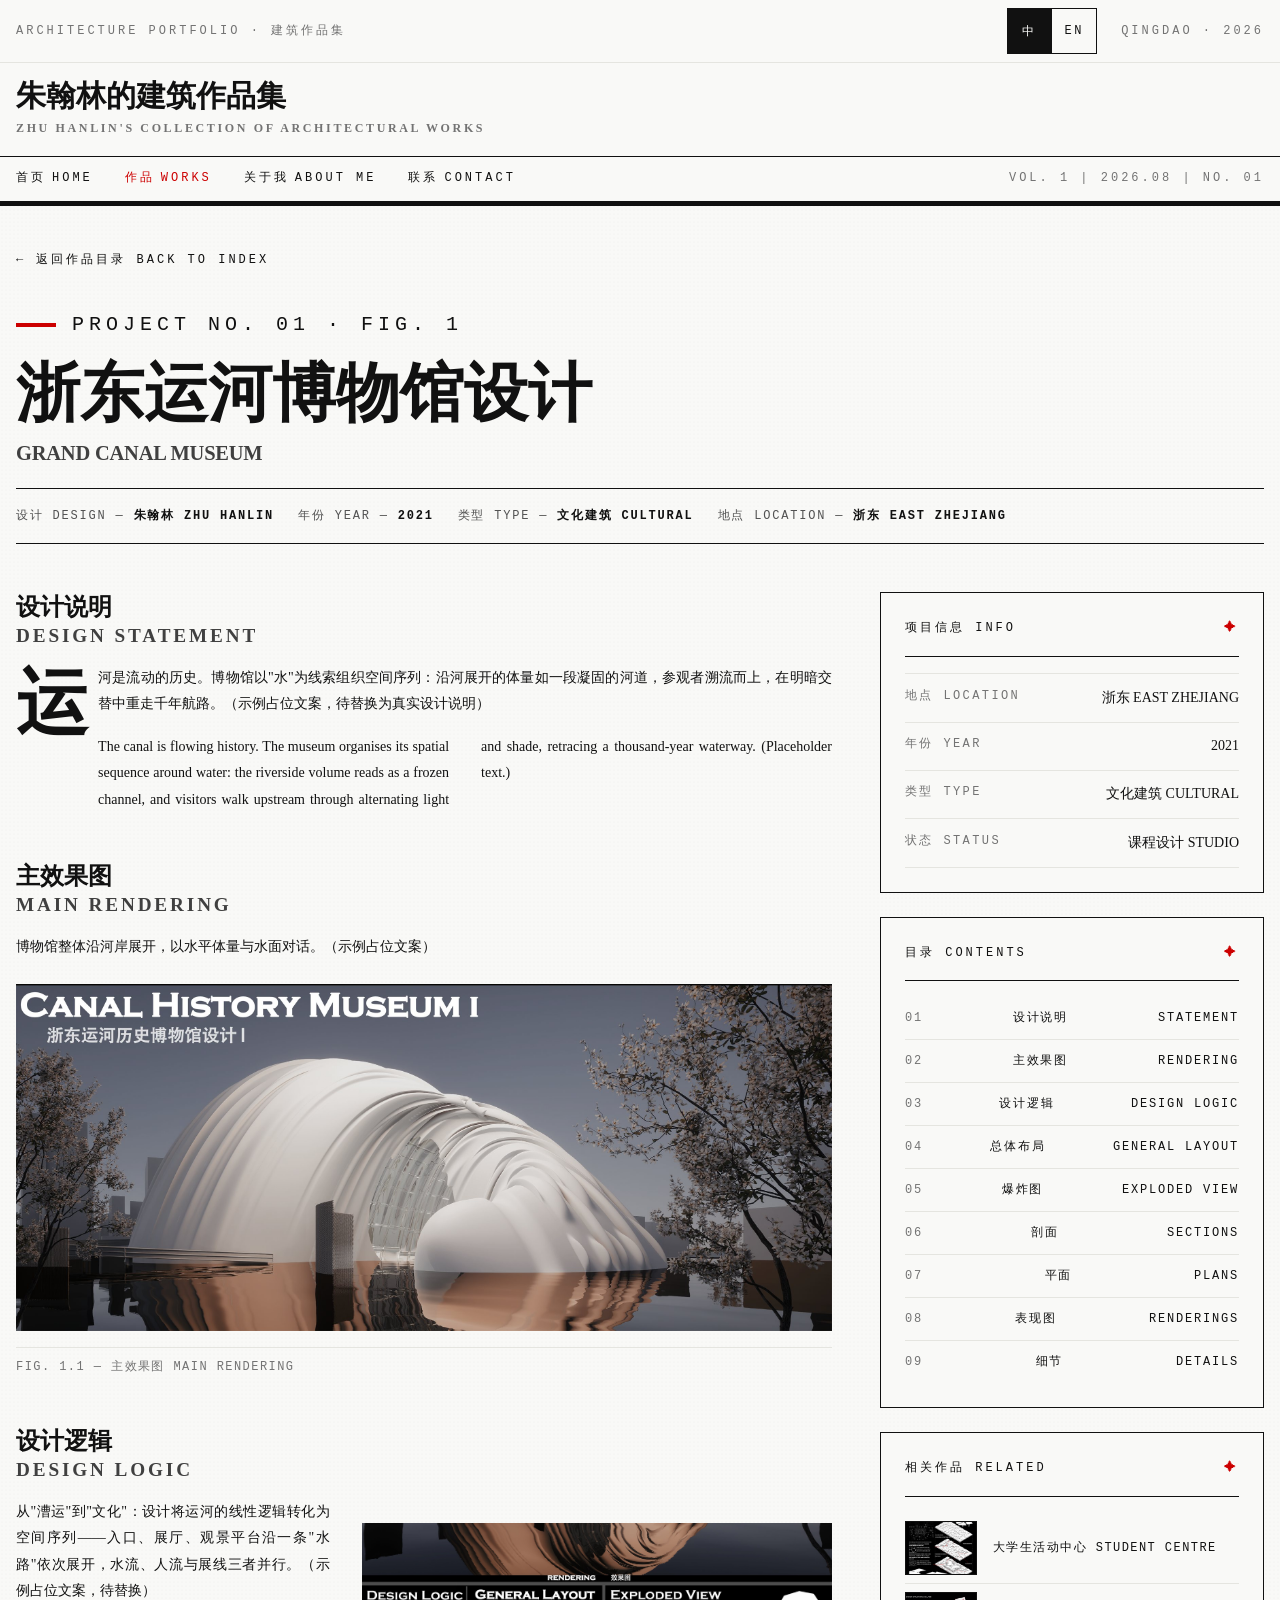
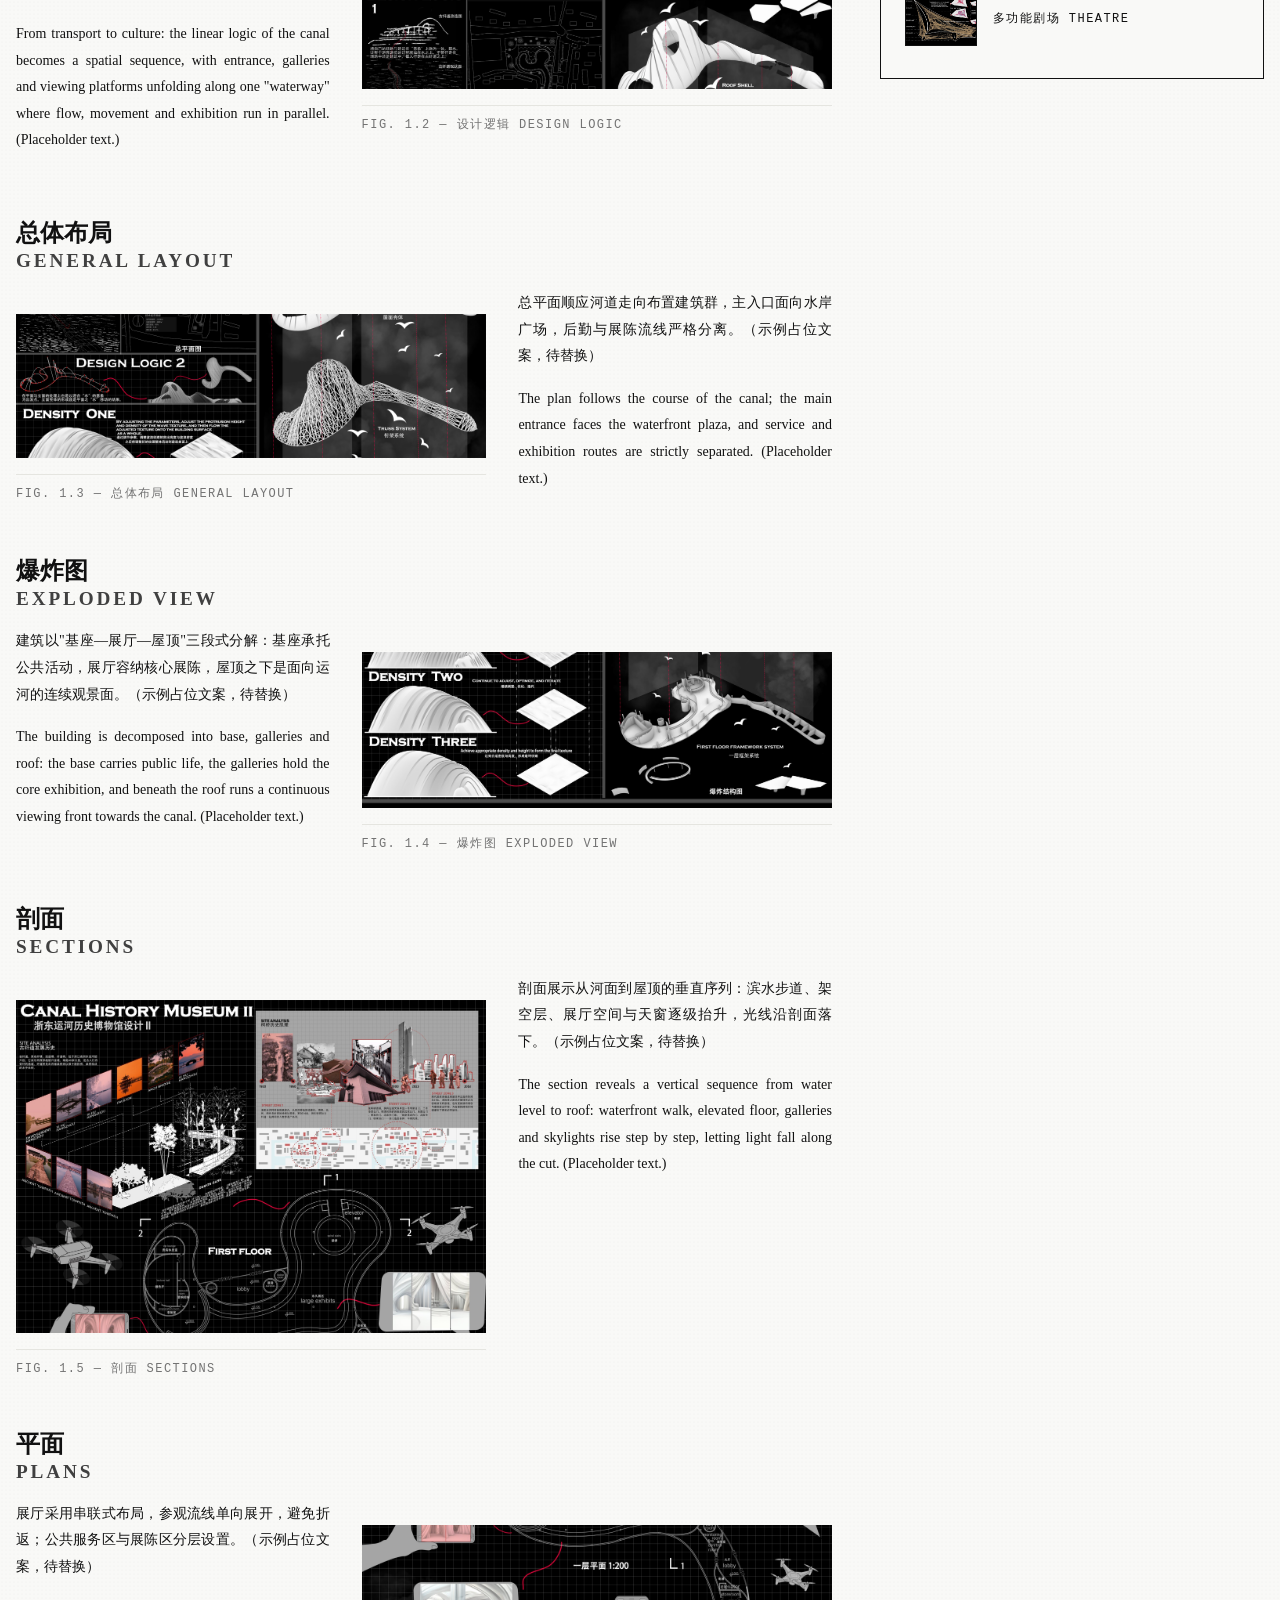
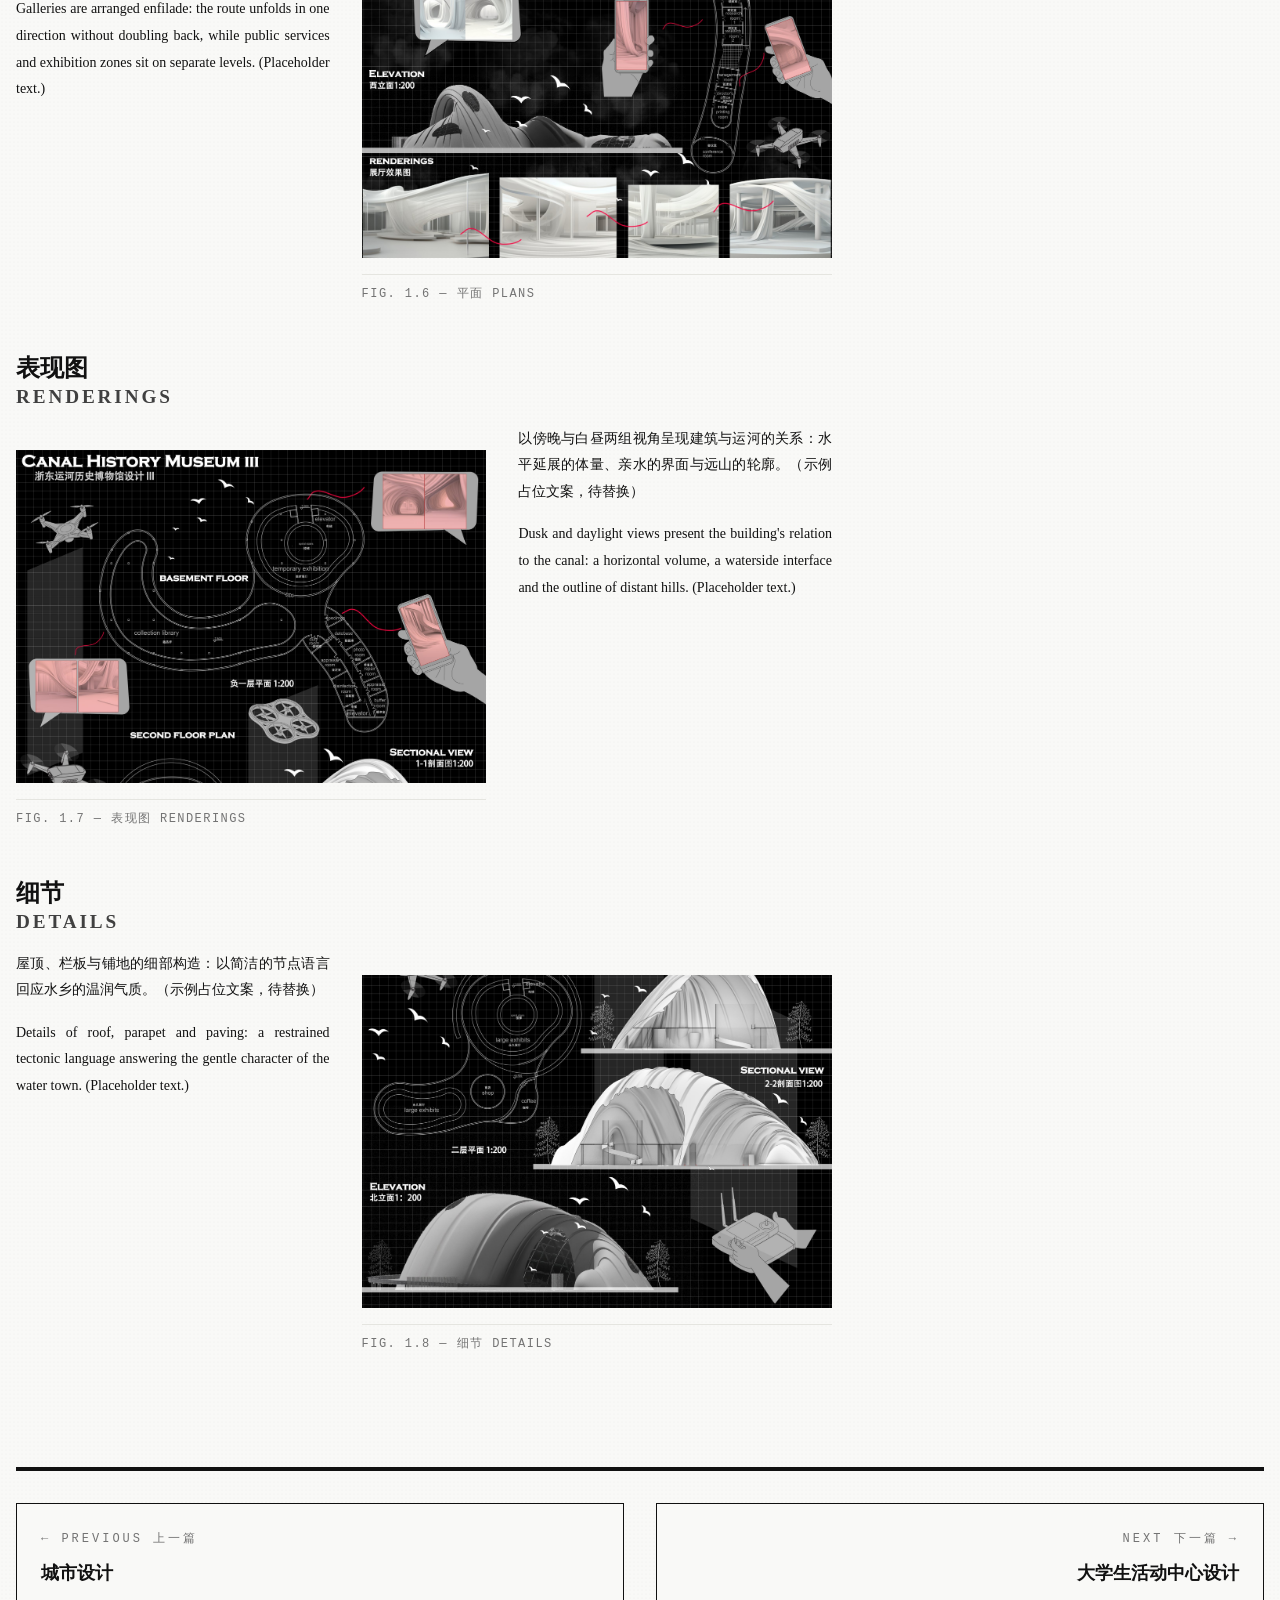
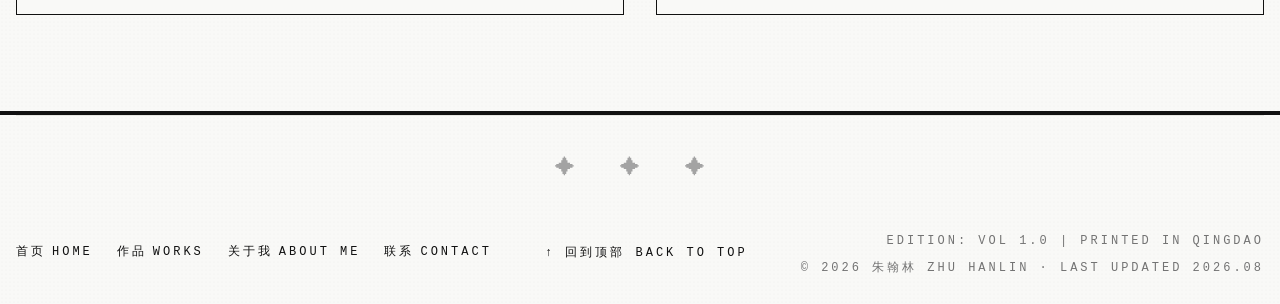
==== project-01.html @ 391e8c47 "阶段7：简历真实信息填首页（关于我/获奖/联系方式/下载简历/青岛）+ 导航中英间隙/眉题加粗放大/关于我排版打磨" ====
<!DOCTYPE html>
<html lang="zh-CN">
<head>
<meta charset="UTF-8">
<meta name="viewport" content="width=device-width, initial-scale=1.0">
<title>浙东运河博物馆设计 · 朱翰林建筑作品集 GRAND CANAL MUSEUM — ZHU HANLIN</title>
<meta name="description" content="浙东运河博物馆设计——朱翰林的建筑作品。">
<link rel="stylesheet" href="css/fonts.css">
<link rel="stylesheet" href="css/styles.css">
</head>
<body id="top">
<a class="skip-link" href="#main">跳到正文 SKIP TO CONTENT</a>

<header class="masthead">
  <div class="masthead__top">
    <div class="container masthead__top-row">
      <span class="label-mono">ARCHITECTURE PORTFOLIO · <span class="zh">建筑作品集</span></span>
      <div class="masthead__top-right">
        <button class="lang-switch" type="button" role="switch" aria-checked="false" aria-label="切换至英文 SWITCH TO ENGLISH">
          <span class="lang-switch__knob" aria-hidden="true"></span>
          <span class="lang-switch__opt" data-lang="zh" aria-hidden="true">中</span>
          <span class="lang-switch__opt" data-lang="en" aria-hidden="true">EN</span>
        </button>
        <span class="label-mono">QINGDAO · <span data-year>2026</span></span>
      </div>
    </div>
  </div>
  <div class="container masthead__brand">
    <p class="masthead__name"><span class="zh">朱翰林的建筑作品集</span></p>
    <p class="masthead__sub">ZHU HANLIN'S COLLECTION OF ARCHITECTURAL WORKS</p>
  </div>
  <nav class="masthead__nav-wrap" aria-label="主导航 MAIN NAVIGATION">
    <div class="container masthead__nav">
      <button class="nav-toggle" type="button" aria-expanded="false" aria-controls="site-nav" aria-label="打开菜单 OPEN MENU">
        <svg viewBox="0 0 24 24" fill="none" stroke="currentColor" stroke-linecap="square" aria-hidden="true"><line x1="3" y1="6" x2="21" y2="6"/><line x1="3" y1="12" x2="21" y2="12"/><line x1="3" y1="18" x2="21" y2="18"/></svg>
      </button>
      <ul class="nav-list" id="site-nav">
        <li><a href="index.html"><span class="zh">首页</span>HOME</a></li>
        <li><a href="index.html#works" aria-current="page"><span class="zh">作品</span>WORKS</a></li>
        <li><a href="index.html#about"><span class="zh">关于我</span>ABOUT ME</a></li>
        <li><a href="index.html#contact"><span class="zh">联系</span>CONTACT</a></li>
      </ul>
      <span class="label-mono edition-meta">VOL. 1 | <span data-year>2026</span>.08 | NO. 01</span>
    </div>
  </nav>
</header>

<main id="main">
  <div class="container article">
    <a class="btn-link article__back" href="index.html#works">← <span class="zh">返回作品目录</span> BACK TO INDEX</a>

    <header class="article__head">
      <p class="kicker">PROJECT NO. 01 · FIG. 1</p>
      <h1 class="article__title"><span class="zh">浙东运河博物馆设计</span><span class="en-title">GRAND CANAL MUSEUM</span></h1>
      <p class="byline">
        <span><span class="zh">设计</span> DESIGN — <b>朱翰林 ZHU HANLIN</b></span>
        <span><span class="zh">年份</span> YEAR — <b>2021</b></span>
        <span><span class="zh">类型</span> TYPE — <b><span class="zh">文化建筑</span> CULTURAL</b></span>
        <span><span class="zh">地点</span> LOCATION — <b><span class="zh">浙东</span> EAST ZHEJIANG</b></span>
      </p>
    </header>

    <div class="g12 article__grid">
      <div class="c8 article__main">

        <section id="abstract">
          <h3><span class="zh">设计说明</span> <span class="h3__en">DESIGN STATEMENT</span></h3>
          <p class="drop-cap zh">运河是流动的历史。博物馆以"水"为线索组织空间序列：沿河展开的体量如一段凝固的河道，参观者溯流而上，在明暗交替中重走千年航路。（示例占位文案，待替换为真实设计说明）</p>
          <p class="cols-2" lang="en">The canal is flowing history. The museum organises its spatial sequence around water: the riverside volume reads as a frozen channel, and visitors walk upstream through alternating light and shade, retracing a thousand-year waterway. (Placeholder text.)</p>
        </section>

        <section id="rendering">
          <h3><span class="zh">主效果图</span> <span class="h3__en">MAIN RENDERING</span></h3>
          <p class="zh">博物馆整体沿河岸展开，以水平体量与水面对话。（示例占位文案）</p>
          <figure class="fig">
            <a href="images/project-01/pan-01.jpg" data-lightbox="project-01" data-caption="FIG. 1.1 — 主效果图 MAIN RENDERING">
              <img src="images/project-01/pan-01.jpg" alt="浙东运河博物馆主效果图" loading="lazy" class="img-newsprint">
            </a>
            <figcaption class="fig-caption">FIG. 1.1 — <span class="zh">主效果图</span> MAIN RENDERING</figcaption>
          </figure>
        </section>

        <section id="design-logic">
          <h3><span class="zh">设计逻辑</span> <span class="h3__en">DESIGN LOGIC</span></h3>
          <div class="article__split">
            <div>
              <p class="zh">从"漕运"到"文化"：设计将运河的线性逻辑转化为空间序列——入口、展厅、观景平台沿一条"水路"依次展开，水流、人流与展线三者并行。（示例占位文案，待替换）</p>
              <p lang="en">From transport to culture: the linear logic of the canal becomes a spatial sequence, with entrance, galleries and viewing platforms unfolding along one "waterway" where flow, movement and exhibition run in parallel. (Placeholder text.)</p>
            </div>
            <figure class="fig">
              <a href="images/project-01/pan-02.jpg" data-lightbox="project-01" data-caption="FIG. 1.2 — 设计逻辑 DESIGN LOGIC">
                <img src="images/project-01/pan-02.jpg" alt="设计逻辑图" loading="lazy" class="img-newsprint">
              </a>
              <figcaption class="fig-caption">FIG. 1.2 — <span class="zh">设计逻辑</span> DESIGN LOGIC</figcaption>
            </figure>
          </div>
        </section>

        <section id="general-layout">
          <h3><span class="zh">总体布局</span> <span class="h3__en">GENERAL LAYOUT</span></h3>
          <div class="article__split article__split--rev">
            <figure class="fig">
              <a href="images/project-01/pan-03.jpg" data-lightbox="project-01" data-caption="FIG. 1.3 — 总体布局 GENERAL LAYOUT">
                <img src="images/project-01/pan-03.jpg" alt="总体布局图" loading="lazy" class="img-newsprint">
              </a>
              <figcaption class="fig-caption">FIG. 1.3 — <span class="zh">总体布局</span> GENERAL LAYOUT</figcaption>
            </figure>
            <div>
              <p class="zh">总平面顺应河道走向布置建筑群，主入口面向水岸广场，后勤与展陈流线严格分离。（示例占位文案，待替换）</p>
              <p lang="en">The plan follows the course of the canal; the main entrance faces the waterfront plaza, and service and exhibition routes are strictly separated. (Placeholder text.)</p>
            </div>
          </div>
        </section>

        <section id="exploded-view">
          <h3><span class="zh">爆炸图</span> <span class="h3__en">EXPLODED VIEW</span></h3>
          <div class="article__split">
            <div>
              <p class="zh">建筑以"基座—展厅—屋顶"三段式分解：基座承托公共活动，展厅容纳核心展陈，屋顶之下是面向运河的连续观景面。（示例占位文案，待替换）</p>
              <p lang="en">The building is decomposed into base, galleries and roof: the base carries public life, the galleries hold the core exhibition, and beneath the roof runs a continuous viewing front towards the canal. (Placeholder text.)</p>
            </div>
            <figure class="fig">
              <a href="images/project-01/pan-04.jpg" data-lightbox="project-01" data-caption="FIG. 1.4 — 爆炸图 EXPLODED VIEW">
                <img src="images/project-01/pan-04.jpg" alt="爆炸图" loading="lazy" class="img-newsprint">
              </a>
              <figcaption class="fig-caption">FIG. 1.4 — <span class="zh">爆炸图</span> EXPLODED VIEW</figcaption>
            </figure>
          </div>
        </section>

        <section id="sections">
          <h3><span class="zh">剖面</span> <span class="h3__en">SECTIONS</span></h3>
          <div class="article__split article__split--rev">
            <figure class="fig">
              <a href="images/project-01/pan-05.jpg" data-lightbox="project-01" data-caption="FIG. 1.5 — 剖面 SECTIONS">
                <img src="images/project-01/pan-05.jpg" alt="剖面图" loading="lazy" class="img-newsprint">
              </a>
              <figcaption class="fig-caption">FIG. 1.5 — <span class="zh">剖面</span> SECTIONS</figcaption>
            </figure>
            <div>
              <p class="zh">剖面展示从河面到屋顶的垂直序列：滨水步道、架空层、展厅空间与天窗逐级抬升，光线沿剖面落下。（示例占位文案，待替换）</p>
              <p lang="en">The section reveals a vertical sequence from water level to roof: waterfront walk, elevated floor, galleries and skylights rise step by step, letting light fall along the cut. (Placeholder text.)</p>
            </div>
          </div>
        </section>

        <section id="plans">
          <h3><span class="zh">平面</span> <span class="h3__en">PLANS</span></h3>
          <div class="article__split">
            <div>
              <p class="zh">展厅采用串联式布局，参观流线单向展开，避免折返；公共服务区与展陈区分层设置。（示例占位文案，待替换）</p>
              <p lang="en">Galleries are arranged enfilade: the route unfolds in one direction without doubling back, while public services and exhibition zones sit on separate levels. (Placeholder text.)</p>
            </div>
            <figure class="fig">
              <a href="images/project-01/pan-06.jpg" data-lightbox="project-01" data-caption="FIG. 1.6 — 平面 PLANS">
                <img src="images/project-01/pan-06.jpg" alt="平面图" loading="lazy" class="img-newsprint">
              </a>
              <figcaption class="fig-caption">FIG. 1.6 — <span class="zh">平面</span> PLANS</figcaption>
            </figure>
          </div>
        </section>

        <section id="renderings">
          <h3><span class="zh">表现图</span> <span class="h3__en">RENDERINGS</span></h3>
          <div class="article__split article__split--rev">
            <figure class="fig">
              <a href="images/project-01/pan-07.jpg" data-lightbox="project-01" data-caption="FIG. 1.7 — 表现图 RENDERINGS">
                <img src="images/project-01/pan-07.jpg" alt="表现图" loading="lazy" class="img-newsprint">
              </a>
              <figcaption class="fig-caption">FIG. 1.7 — <span class="zh">表现图</span> RENDERINGS</figcaption>
            </figure>
            <div>
              <p class="zh">以傍晚与白昼两组视角呈现建筑与运河的关系：水平延展的体量、亲水的界面与远山的轮廓。（示例占位文案，待替换）</p>
              <p lang="en">Dusk and daylight views present the building's relation to the canal: a horizontal volume, a waterside interface and the outline of distant hills. (Placeholder text.)</p>
            </div>
          </div>
        </section>

        <section id="details">
          <h3><span class="zh">细节</span> <span class="h3__en">DETAILS</span></h3>
          <div class="article__split">
            <div>
              <p class="zh">屋顶、栏板与铺地的细部构造：以简洁的节点语言回应水乡的温润气质。（示例占位文案，待替换）</p>
              <p lang="en">Details of roof, parapet and paving: a restrained tectonic language answering the gentle character of the water town. (Placeholder text.)</p>
            </div>
            <figure class="fig">
              <a href="images/project-01/pan-08.jpg" data-lightbox="project-01" data-caption="FIG. 1.8 — 细节 DETAILS">
                <img src="images/project-01/pan-08.jpg" alt="细节图" loading="lazy" class="img-newsprint">
              </a>
              <figcaption class="fig-caption">FIG. 1.8 — <span class="zh">细节</span> DETAILS</figcaption>
            </figure>
          </div>
        </section>

      </div>

      <aside class="c4 article__side">
        <div class="side-box">
          <p class="side-box__title">项目信息 INFO</p>
          <dl class="table-mono">
            <div><dt><span class="zh">地点</span> LOCATION</dt><dd><span class="zh">浙东</span> EAST ZHEJIANG</dd></div>
            <div><dt><span class="zh">年份</span> YEAR</dt><dd>2021</dd></div>
            <div><dt><span class="zh">类型</span> TYPE</dt><dd><span class="zh">文化建筑</span> CULTURAL</dd></div>
            <div><dt><span class="zh">状态</span> STATUS</dt><dd><span class="zh">课程设计</span> STUDIO</dd></div>
          </dl>
        </div>
        <div class="side-box">
          <p class="side-box__title">目录 CONTENTS</p>
          <ol class="toc">
            <li><a href="#abstract"><span class="toc__num">01</span> <span class="zh">设计说明</span> STATEMENT</a></li>
            <li><a href="#rendering"><span class="toc__num">02</span> <span class="zh">主效果图</span> RENDERING</a></li>
            <li><a href="#design-logic"><span class="toc__num">03</span> <span class="zh">设计逻辑</span> DESIGN LOGIC</a></li>
            <li><a href="#general-layout"><span class="toc__num">04</span> <span class="zh">总体布局</span> GENERAL LAYOUT</a></li>
            <li><a href="#exploded-view"><span class="toc__num">05</span> <span class="zh">爆炸图</span> EXPLODED VIEW</a></li>
            <li><a href="#sections"><span class="toc__num">06</span> <span class="zh">剖面</span> SECTIONS</a></li>
            <li><a href="#plans"><span class="toc__num">07</span> <span class="zh">平面</span> PLANS</a></li>
            <li><a href="#renderings"><span class="toc__num">08</span> <span class="zh">表现图</span> RENDERINGS</a></li>
            <li><a href="#details"><span class="toc__num">09</span> <span class="zh">细节</span> DETAILS</a></li>
          </ol>
        </div>
        <div class="side-box">
          <p class="side-box__title">相关作品 RELATED</p>
          <a class="mini-card" href="project-02.html">
            <img src="images/project-02/cover-01.jpg" alt="大学生活动中心设计封面" loading="lazy">
            <p><span class="zh">大学生活动中心</span> STUDENT CENTRE</p>
          </a>
          <a class="mini-card" href="project-04.html">
            <img src="images/project-04/cover-01.jpg" alt="多功能剧场设计封面" loading="lazy">
            <p><span class="zh">多功能剧场</span> THEATRE</p>
          </a>
        </div>
      </aside>
    </div>

    <nav class="g12 pager" aria-label="上下篇导航 PAGER">
      <a class="c6 pager__card hard-shadow-hover" href="project-06.html">
        <span class="pager__label">← PREVIOUS <span class="zh">上一篇</span></span>
        <span class="pager__title"><span class="zh">城市设计</span><span class="pager__title-en">URBAN DESIGN</span></span>
      </a>
      <a class="c6 pager__card pager__card--next hard-shadow-hover" href="project-02.html">
        <span class="pager__label">NEXT <span class="zh">下一篇</span> →</span>
        <span class="pager__title"><span class="zh">大学生活动中心设计</span><span class="pager__title-en">STUDENT CENTRE</span></span>
      </a>
    </nav>
  </div>
</main>

<footer class="site-footer">
  <div class="container">
    <div class="sep-stars" aria-hidden="true">✦ ✦ ✦</div>
    <div class="footer__grid">
      <nav class="footer__nav" aria-label="页脚导航 FOOTER NAVIGATION">
        <a href="index.html"><span class="zh">首页</span>HOME</a>
        <a href="index.html#works"><span class="zh">作品</span>WORKS</a>
        <a href="index.html#about"><span class="zh">关于我</span>ABOUT ME</a>
        <a href="index.html#contact"><span class="zh">联系</span>CONTACT</a>
      </nav>
      <a class="btn-link" href="#top">↑ <span class="zh">回到顶部</span> BACK TO TOP</a>
      <div class="footer__meta edition-meta">
        <p>EDITION: VOL 1.0 | PRINTED IN QINGDAO</p>
        <p>© <span data-year>2026</span> 朱翰林 ZHU HANLIN · LAST UPDATED 2026.08</p>
      </div>
    </div>
  </div>
</footer>

<script src="js/main.js"></script>
</body>
</html>
---- css/fonts.css ----
/* 自动生成：tools/fetch-fonts.mjs — 勿手改 */
/* latin */
@font-face { font-family: 'Inter';
  font-style: normal;
  font-weight: 400;
  font-display: swap;
  src: url("../fonts/inter-400-1.woff2") format('woff2');
  unicode-range: U+0000-00FF, U+0131, U+0152-0153, U+02BB-02BC, U+02C6, U+02DA, U+02DC, U+0304, U+0308, U+0329, U+2000-206F, U+20AC, U+2122, U+2191, U+2193, U+2212, U+2215, U+FEFF, U+FFFD; }
/* latin */
@font-face { font-family: 'Inter';
  font-style: normal;
  font-weight: 600;
  font-display: swap;
  src: url("../fonts/inter-600-1.woff2") format('woff2');
  unicode-range: U+0000-00FF, U+0131, U+0152-0153, U+02BB-02BC, U+02C6, U+02DA, U+02DC, U+0304, U+0308, U+0329, U+2000-206F, U+20AC, U+2122, U+2191, U+2193, U+2212, U+2215, U+FEFF, U+FFFD; }
/* latin */
@font-face { font-family: 'Inter';
  font-style: normal;
  font-weight: 700;
  font-display: swap;
  src: url("../fonts/inter-700-1.woff2") format('woff2');
  unicode-range: U+0000-00FF, U+0131, U+0152-0153, U+02BB-02BC, U+02C6, U+02DA, U+02DC, U+0304, U+0308, U+0329, U+2000-206F, U+20AC, U+2122, U+2191, U+2193, U+2212, U+2215, U+FEFF, U+FFFD; }
/* latin */
@font-face { font-family: 'JetBrains Mono';
  font-style: normal;
  font-weight: 400;
  font-display: swap;
  src: url("../fonts/jetbrains-mono-400-1.woff2") format('woff2');
  unicode-range: U+0000-00FF, U+0131, U+0152-0153, U+02BB-02BC, U+02C6, U+02DA, U+02DC, U+0304, U+0308, U+0329, U+2000-206F, U+20AC, U+2122, U+2191, U+2193, U+2212, U+2215, U+FEFF, U+FFFD; }
/* latin */
@font-face { font-family: 'JetBrains Mono';
  font-style: normal;
  font-weight: 700;
  font-display: swap;
  src: url("../fonts/jetbrains-mono-700-1.woff2") format('woff2');
  unicode-range: U+0000-00FF, U+0131, U+0152-0153, U+02BB-02BC, U+02C6, U+02DA, U+02DC, U+0304, U+0308, U+0329, U+2000-206F, U+20AC, U+2122, U+2191, U+2193, U+2212, U+2215, U+FEFF, U+FFFD; }
/* latin */
@font-face { font-family: 'Lora';
  font-style: italic;
  font-weight: 400;
  font-display: swap;
  src: url("../fonts/lora-400-italic-1.woff2") format('woff2');
  unicode-range: U+0000-00FF, U+0131, U+0152-0153, U+02BB-02BC, U+02C6, U+02DA, U+02DC, U+0304, U+0308, U+0329, U+2000-206F, U+20AC, U+2122, U+2191, U+2193, U+2212, U+2215, U+FEFF, U+FFFD; }
/* latin */
@font-face { font-family: 'Lora';
  font-style: normal;
  font-weight: 400;
  font-display: swap;
  src: url("../fonts/lora-400-1.woff2") format('woff2');
  unicode-range: U+0000-00FF, U+0131, U+0152-0153, U+02BB-02BC, U+02C6, U+02DA, U+02DC, U+0304, U+0308, U+0329, U+2000-206F, U+20AC, U+2122, U+2191, U+2193, U+2212, U+2215, U+FEFF, U+FFFD; }
/* latin */
@font-face { font-family: 'Lora';
  font-style: normal;
  font-weight: 700;
  font-display: swap;
  src: url("../fonts/lora-700-1.woff2") format('woff2');
  unicode-range: U+0000-00FF, U+0131, U+0152-0153, U+02BB-02BC, U+02C6, U+02DA, U+02DC, U+0304, U+0308, U+0329, U+2000-206F, U+20AC, U+2122, U+2191, U+2193, U+2212, U+2215, U+FEFF, U+FFFD; }
@font-face { font-family: 'Noto Serif SC';
  font-style: normal;
  font-weight: 400;
  font-display: swap;
  src: url("../fonts/noto-serif-sc-400-1.woff2") format('woff2');
  unicode-range: U+1f1e9-1f1f5, U+1f1f7-1f1ff, U+1f21a, U+1f232, U+1f234-1f237, U+1f250-1f251, U+1f300, U+1f302-1f308, U+1f30a-1f311, U+1f315, U+1f319-1f320, U+1f324, U+1f327, U+1f32a, U+1f32c-1f32d, U+1f330-1f357, U+1f359-1f37e; }
@font-face { font-family: 'Noto Serif SC';
  font-style: normal;
  font-weight: 400;
  font-display: swap;
  src: url("../fonts/noto-serif-sc-400-2.woff2") format('woff2');
  unicode-range: U+fee3, U+fef3, U+ff03-ff04, U+ff07, U+ff0a, U+ff17-ff19, U+ff1c-ff1d, U+ff20-ff3a, U+ff3c, U+ff3e-ff5b, U+ff5d, U+ff61-ff65, U+ff67-ff6a, U+ff6c, U+ff6f-ff78, U+ff7a-ff7d, U+ff80-ff84, U+ff86, U+ff89-ff8e, U+ff92, U+ff97-ff9b, U+ff9d-ff9f, U+ffe0-ffe4, U+ffe6, U+ffe9, U+ffeb, U+ffed, U+fffc, U+1f004, U+1f170-1f171, U+1f192-1f195, U+1f198-1f19a, U+1f1e6-1f1e8; }
@font-face { font-family: 'Noto Serif SC';
  font-style: normal;
  font-weight: 400;
  font-display: swap;
  src: url("../fonts/noto-serif-sc-400-3.woff2") format('woff2');
  unicode-range: U+f0a7, U+f0b2, U+f0b7, U+f0c9, U+f0d8, U+f0da, U+f0dc-f0dd, U+f0e0, U+f0e6, U+f0eb, U+f0fc, U+f101, U+f104-f105, U+f107, U+f10b, U+f11b, U+f14b, U+f18a, U+f193, U+f1d6-f1d7, U+f244, U+f27a, U+f296, U+f2ae, U+f471, U+f4b3, U+f610-f611, U+f880-f881, U+f8ec, U+f8f5, U+f8ff, U+f901, U+f90a, U+f92c-f92d, U+f934, U+f937, U+f941, U+f965, U+f967, U+f969, U+f96b, U+f96f, U+f974, U+f978-f979, U+f97e, U+f981, U+f98a, U+f98e, U+f997, U+f99c, U+f9b2, U+f9b5, U+f9ba, U+f9be, U+f9ca, U+f9d0-f9d1, U+f9dd, U+f9e0-f9e1, U+f9e4, U+f9f7, U+fa00-fa01, U+fa08, U+fa0a, U+fa11, U+fb01-fb02, U+fdfc, U+fe0e, U+fe30-fe31, U+fe33-fe44, U+fe49-fe52, U+fe54-fe57, U+fe59-fe66, U+fe68-fe6b, U+fe8e, U+fe92-fe93, U+feae, U+feb8, U+fecb-fecc, U+fee0; }
@font-face { font-family: 'Noto Serif SC';
  font-style: normal;
  font-weight: 400;
  font-display: swap;
  src: url("../fonts/noto-serif-sc-400-4.woff2") format('woff2');
  unicode-range: U+9f83, U+9f85-9f8d, U+9f90-9f91, U+9f94-9f96, U+9f98, U+9f9b-9f9c, U+9f9e, U+9fa0, U+9fa2, U+9ff0-9fff, U+a001, U+a007, U+a025, U+a046-a047, U+a057, U+a072, U+a078-a079, U+a083, U+a085, U+a100, U+a118, U+a132, U+a134, U+a1f4, U+a242, U+a4a6, U+a4aa, U+a4b0-a4b1, U+a4b3, U+a9c1-a9c2, U+ac00-ac01, U+ac04, U+ac08, U+ac10-ac11, U+ac13-ac16, U+ac19, U+ac1c-ac1d, U+ac24, U+ac70-ac71, U+ac74, U+ac77-ac78, U+ac80-ac81, U+ac83, U+ac8c, U+ac90, U+ac9f-aca0, U+aca8-aca9, U+acac, U+acb0, U+acbd, U+acc1, U+acc4, U+ace0-ace1, U+ace4, U+ace8, U+acf3, U+acf5, U+acfc-acfd, U+ad00, U+ad0c, U+ad11, U+ad1c, U+ad34, U+ad50, U+ad64, U+ad6c, U+ad70, U+ad74, U+ad7f, U+ad81, U+ad8c, U+adc0, U+adc8, U+addc, U+ade0, U+adf8-adf9, U+adfc, U+ae00, U+ae08-ae09, U+ae0b, U+ae30, U+ae34, U+ae38, U+ae40, U+ae4a, U+ae4c, U+ae54, U+ae68, U+aebc, U+aed8, U+af2c-af2d; }
@font-face { font-family: 'Noto Serif SC';
  font-style: normal;
  font-weight: 400;
  font-display: swap;
  src: url("../fonts/noto-serif-sc-400-5.woff2") format('woff2');
  unicode-range: U+9e30-9e33, U+9e35-9e3b, U+9e3e, U+9e40-9e44, U+9e46-9e4e, U+9e51, U+9e53, U+9e55-9e58, U+9e5a-9e5c, U+9e5e-9e63, U+9e66-9e6e, U+9e71, U+9e73, U+9e75, U+9e78-9e79, U+9e7c-9e7e, U+9e82, U+9e86-9e88, U+9e8b-9e8c, U+9e90-9e91, U+9e93, U+9e95, U+9e97, U+9e9d, U+9ea4-9ea5, U+9ea9-9eaa, U+9eb4-9eb5, U+9eb8-9eba, U+9ebc-9ebf, U+9ec3, U+9ec9, U+9ecd, U+9ed0, U+9ed2-9ed3, U+9ed5-9ed6, U+9ed9, U+9edc-9edd, U+9edf-9ee0, U+9ee2, U+9ee5, U+9ee7-9eea, U+9eef, U+9ef1, U+9ef3-9ef4, U+9ef6, U+9ef9, U+9efb-9efc, U+9efe, U+9f0b, U+9f0d, U+9f10, U+9f14, U+9f17, U+9f19, U+9f22, U+9f29, U+9f2c, U+9f2f, U+9f31, U+9f37, U+9f39, U+9f3d-9f3e, U+9f41, U+9f4a-9f4b, U+9f51-9f52, U+9f61-9f63, U+9f66-9f67, U+9f80-9f81; }
@font-face { font-family: 'Noto Serif SC';
  font-style: normal;
  font-weight: 400;
  font-display: swap;
  src: url("../fonts/noto-serif-sc-400-6.woff2") format('woff2');
  unicode-range: U+9c82-9c83, U+9c85-9c8c, U+9c8e-9c92, U+9c94-9c9b, U+9c9e-9ca3, U+9ca5-9ca7, U+9ca9, U+9cab, U+9cad-9cae, U+9cb1-9cb7, U+9cb9-9cbd, U+9cbf-9cc0, U+9cc3, U+9cc5-9cc7, U+9cc9-9cd1, U+9cd3-9cda, U+9cdc-9cdd, U+9cdf, U+9ce1-9ce3, U+9ce5, U+9ce9, U+9cee-9cef, U+9cf3-9cf4, U+9cf6, U+9cfc-9cfd, U+9d02, U+9d08-9d09, U+9d12, U+9d1b, U+9d1e, U+9d26, U+9d28, U+9d37, U+9d3b, U+9d3f, U+9d51, U+9d59, U+9d5c-9d5d, U+9d5f-9d61, U+9d6c, U+9d70, U+9d72, U+9d7a, U+9d7e, U+9d84, U+9d89, U+9d8f, U+9d92, U+9daf, U+9db4, U+9db8, U+9dbc, U+9dc4, U+9dc7, U+9dc9, U+9dd7, U+9ddf, U+9df2, U+9df9-9dfa, U+9e0a, U+9e11, U+9e1a, U+9e1e, U+9e20, U+9e22, U+9e28-9e2c, U+9e2e-9e2f; }
@font-face { font-family: 'Noto Serif SC';
  font-style: normal;
  font-weight: 400;
  font-display: swap;
  src: url("../fonts/noto-serif-sc-400-7.woff2") format('woff2');
  unicode-range: U+9a80, U+9a83, U+9a85, U+9a88-9a8a, U+9a8d-9a8e, U+9a90, U+9a92-9a93, U+9a95-9a96, U+9a98-9a99, U+9a9b-9aa2, U+9aa5, U+9aa7, U+9aaf-9ab1, U+9ab5-9ab6, U+9ab9-9aba, U+9ac0-9ac4, U+9ac8, U+9acb-9acc, U+9ace-9acf, U+9ad1-9ad2, U+9ad9, U+9adf, U+9ae1, U+9ae3, U+9aea-9aeb, U+9aed-9aef, U+9af4, U+9af9, U+9afb, U+9b03-9b04, U+9b06, U+9b08, U+9b0d, U+9b0f-9b10, U+9b13, U+9b18, U+9b1a, U+9b1f, U+9b22-9b23, U+9b25, U+9b27-9b28, U+9b2a, U+9b2f, U+9b31-9b32, U+9b3b, U+9b43, U+9b46-9b49, U+9b4d-9b4e, U+9b51, U+9b56, U+9b58, U+9b5a, U+9b5c, U+9b5f, U+9b61-9b62, U+9b6f, U+9b77, U+9b80, U+9b88, U+9b8b, U+9b8e, U+9b91, U+9b9f-9ba0, U+9ba8, U+9baa-9bab, U+9bad-9bae, U+9bb0-9bb1, U+9bb8, U+9bc9-9bca, U+9bd3, U+9bd6, U+9bdb, U+9be8, U+9bf0-9bf1, U+9c02, U+9c10, U+9c15, U+9c24, U+9c2d, U+9c32, U+9c39, U+9c3b, U+9c40, U+9c47-9c49, U+9c53, U+9c57, U+9c64, U+9c72, U+9c77-9c78, U+9c7b, U+9c7f-9c80; }
@font-face { font-family: 'Noto Serif SC';
  font-style: normal;
  font-weight: 400;
  font-display: swap;
  src: url("../fonts/noto-serif-sc-400-8.woff2") format('woff2');
  unicode-range: U+98dd, U+98e1-98e2, U+98e7-98ea, U+98ec, U+98ee-98ef, U+98f2, U+98f4, U+98fc-98fe, U+9903, U+9905, U+9908, U+990a, U+990c-990d, U+9913-9914, U+9918, U+991a-991b, U+991e, U+9921, U+9928, U+992c, U+992e, U+9935, U+9938-9939, U+993d-993e, U+9945, U+994b-994c, U+9951-9952, U+9954-9955, U+9957, U+995e, U+9963, U+9966-9969, U+996b-996c, U+996f, U+9974-9975, U+9977-9979, U+997d-997e, U+9980-9981, U+9983-9984, U+9987, U+998a-998b, U+998d-9991, U+9993-9995, U+9997-9998, U+99a5, U+99ab, U+99ad-99ae, U+99b1, U+99b3-99b4, U+99bc, U+99bf, U+99c1, U+99c3-99c6, U+99cc, U+99d0, U+99d2, U+99d5, U+99db, U+99dd, U+99e1, U+99ed, U+99f1, U+99ff, U+9a01, U+9a03-9a04, U+9a0e-9a0f, U+9a11-9a13, U+9a19, U+9a1b, U+9a28, U+9a2b, U+9a30, U+9a32, U+9a37, U+9a40, U+9a45, U+9a4a, U+9a4d-9a4e, U+9a52, U+9a55, U+9a57, U+9a5a-9a5b, U+9a5f, U+9a62, U+9a65, U+9a69, U+9a6b, U+9a6e, U+9a75, U+9a77-9a7a, U+9a7d; }
@font-face { font-family: 'Noto Serif SC';
  font-style: normal;
  font-weight: 400;
  font-display: swap;
  src: url("../fonts/noto-serif-sc-400-9.woff2") format('woff2');
  unicode-range: U+975b-975c, U+9763, U+9765-9766, U+976c-976d, U+9773, U+9776, U+977a, U+977c, U+9784-9785, U+978e-978f, U+9791-9792, U+9794-9795, U+9798, U+979a, U+979e, U+97a3, U+97a5-97a6, U+97a8, U+97ab-97ac, U+97ae-97af, U+97b2, U+97b4, U+97c6, U+97cb-97cc, U+97d3, U+97d8, U+97dc, U+97e1, U+97ea-97eb, U+97ee, U+97fb, U+97fe-97ff, U+9801-9803, U+9805-9806, U+9808, U+980c, U+9810-9814, U+9817-9818, U+981e, U+9820-9821, U+9824, U+9828, U+982b-982d, U+9830, U+9834, U+9838-9839, U+983c, U+9846, U+984d-984f, U+9851-9852, U+9854-9855, U+9857-9858, U+985a-985b, U+9862-9863, U+9865, U+9867, U+986b, U+986f-9871, U+9877-9878, U+987c, U+9880, U+9883, U+9885, U+9889, U+988b-988f, U+9893-9895, U+9899-989b, U+989e-989f, U+98a1-98a2, U+98a5-98a7, U+98a9, U+98af, U+98b1, U+98b6, U+98ba, U+98be, U+98c3-98c4, U+98c6-98c8, U+98cf-98d6, U+98da-98db; }
@font-face { font-family: 'Noto Serif SC';
  font-style: normal;
  font-weight: 400;
  font-display: swap;
  src: url("../fonts/noto-serif-sc-400-10.woff2") format('woff2');
  unicode-range: U+95c4-95ca, U+95cc-95cd, U+95d4-95d6, U+95d8, U+95e1-95e2, U+95e9, U+95f0-95f1, U+95f3, U+95f6, U+95fc, U+95fe-95ff, U+9602-9604, U+9606-960d, U+960f, U+9611-9613, U+9615-9617, U+9619-961b, U+961d, U+9621, U+9628, U+962f, U+963c-963e, U+9641-9642, U+9649, U+9654, U+965b-965f, U+9661, U+9663, U+9665, U+9667-9668, U+966c, U+9670, U+9672-9674, U+9678, U+967a, U+967d, U+9682, U+9685, U+9688, U+968a, U+968d-968e, U+9695, U+9697-9698, U+969e, U+96a0, U+96a3-96a4, U+96a8, U+96aa, U+96b0-96b1, U+96b3-96b4, U+96b7-96b9, U+96bb-96bd, U+96c9, U+96cb, U+96ce, U+96d1-96d2, U+96d6, U+96d9, U+96db-96dc, U+96de, U+96e0, U+96e3, U+96e9, U+96eb, U+96f0-96f2, U+96f9, U+96ff, U+9701-9702, U+9705, U+9708, U+970a, U+970e-970f, U+9711, U+9719, U+9727, U+972a, U+972d, U+9730, U+973d, U+9742, U+9744, U+9748-9749, U+9750-9751, U+975a; }
@font-face { font-family: 'Noto Serif SC';
  font-style: normal;
  font-weight: 400;
  font-display: swap;
  src: url("../fonts/noto-serif-sc-400-11.woff2") format('woff2');
  unicode-range: U+94f5, U+94f7, U+94f9, U+94fb-94fd, U+94ff, U+9503-9504, U+9506-9507, U+9509-950a, U+950d-950f, U+9511-9518, U+951a-9520, U+9522, U+9528-952d, U+9530-953a, U+953c-953f, U+9543-9546, U+9548-9550, U+9552-9555, U+9557-955b, U+955d-9568, U+956a-956d, U+9570-9574, U+9583, U+9586, U+9589, U+958e-958f, U+9591-9592, U+9594, U+9598-9599, U+959e-95a0, U+95a2-95a6, U+95a8-95b2, U+95b4, U+95b8-95c3; }
@font-face { font-family: 'Noto Serif SC';
  font-style: normal;
  font-weight: 400;
  font-display: swap;
  src: url("../fonts/noto-serif-sc-400-12.woff2") format('woff2');
  unicode-range: U+941c-942b, U+942d-942e, U+9432-9433, U+9435, U+9438, U+943a, U+943e, U+9444, U+944a, U+9451-9452, U+945a, U+9462-9463, U+9465, U+9470-9487, U+948a-9492, U+9494-9498, U+949a, U+949c-949d, U+94a1, U+94a3-94a4, U+94a8, U+94aa-94ad, U+94af, U+94b2, U+94b4-94ba, U+94bc-94c0, U+94c4, U+94c6-94db, U+94de-94ec, U+94ee-94f1, U+94f3; }
@font-face { font-family: 'Noto Serif SC';
  font-style: normal;
  font-weight: 400;
  font-display: swap;
  src: url("../fonts/noto-serif-sc-400-13.woff2") format('woff2');
  unicode-range: U+92ec-92ed, U+92f0, U+92f3, U+92f8, U+92fc, U+9304, U+9306, U+9310, U+9312, U+9315, U+9318, U+931a, U+931e, U+9320-9322, U+9324, U+9326-9329, U+932b-932c, U+932f, U+9331-9332, U+9335-9336, U+933e, U+9340-9341, U+934a-9360, U+9362-9363, U+9365-936b, U+936e, U+9375, U+937e, U+9382, U+938a, U+938c, U+938f, U+9393-9394, U+9396-9397, U+939a, U+93a2, U+93a7, U+93ac-93cd, U+93d0-93d1, U+93d6-93d8, U+93de-93df, U+93e1-93e2, U+93e4, U+93f8, U+93fb, U+93fd, U+940e-941a; }
@font-face { font-family: 'Noto Serif SC';
  font-style: normal;
  font-weight: 400;
  font-display: swap;
  src: url("../fonts/noto-serif-sc-400-14.woff2") format('woff2');
  unicode-range: U+9163-9164, U+9169, U+9170, U+9172, U+9174, U+9179-917a, U+917d-917e, U+9182-9183, U+9185, U+918c-918d, U+9190-9191, U+919a, U+919c, U+91a1-91a4, U+91a8, U+91aa-91af, U+91b4-91b5, U+91b8, U+91ba, U+91be, U+91c0-91c1, U+91c6, U+91c8, U+91cb, U+91d0, U+91d2, U+91d7-91d8, U+91dd, U+91e3, U+91e6-91e7, U+91ed, U+91f0, U+91f5, U+91f9, U+9200, U+9205, U+9207-920a, U+920d-920e, U+9210, U+9214-9215, U+921c, U+921e, U+9221, U+9223-9227, U+9229-922a, U+922d, U+9234-9235, U+9237, U+9239-923a, U+923c-9240, U+9244-9246, U+9249, U+924e-924f, U+9251, U+9253, U+9257, U+925b, U+925e, U+9262, U+9264-9266, U+9268, U+926c, U+926f, U+9271, U+927b, U+927e, U+9280, U+9283, U+9285-928a, U+928e, U+9291, U+9293, U+9296, U+9298, U+929c-929d, U+92a8, U+92ab-92ae, U+92b3, U+92b6-92b7, U+92b9, U+92c1, U+92c5-92c6, U+92c8, U+92cc, U+92d0, U+92d2, U+92e4, U+92ea; }
@font-face { font-family: 'Noto Serif SC';
  font-style: normal;
  font-weight: 400;
  font-display: swap;
  src: url("../fonts/noto-serif-sc-400-15.woff2") format('woff2');
  unicode-range: U+9004, U+900b, U+9011, U+9015-9016, U+901e, U+9021, U+9026, U+902d, U+902f, U+9031, U+9035-9036, U+9039-903a, U+9041, U+9044-9046, U+904a, U+904f-9052, U+9054-9055, U+9058-9059, U+905b-905e, U+9060-9062, U+9068-9069, U+906f, U+9072, U+9074, U+9076-907a, U+907c-907d, U+9081, U+9083, U+9085, U+9087-908b, U+908f, U+9095, U+9097, U+9099-909b, U+909d, U+90a0-90a1, U+90a8-90a9, U+90ac, U+90b0, U+90b2-90b4, U+90b6, U+90b8, U+90ba, U+90bd-90be, U+90c3-90c5, U+90c7-90c8, U+90cf-90d0, U+90d3, U+90d5, U+90d7, U+90da-90dc, U+90de, U+90e2, U+90e4, U+90e6-90e7, U+90ea-90eb, U+90ef, U+90f4-90f5, U+90f7, U+90fe-9100, U+9104, U+9109, U+910c, U+9112, U+9114-9115, U+9118, U+911c, U+911e, U+9120, U+9122-9123, U+9127, U+912d, U+912f-9132, U+9139-913a, U+9143, U+9146, U+9149-914a, U+914c, U+914e-9150, U+9154, U+9157, U+915a, U+915d-915e, U+9161-9162; }
@font-face { font-family: 'Noto Serif SC';
  font-style: normal;
  font-weight: 400;
  font-display: swap;
  src: url("../fonts/noto-serif-sc-400-16.woff2") format('woff2');
  unicode-range: U+8e41-8e42, U+8e47, U+8e49-8e4b, U+8e50-8e53, U+8e59-8e5a, U+8e5f-8e60, U+8e64, U+8e69, U+8e6c, U+8e70, U+8e74, U+8e76, U+8e7a-8e7c, U+8e7f, U+8e84-8e85, U+8e87, U+8e89, U+8e8b, U+8e8d, U+8e8f-8e90, U+8e94, U+8e99, U+8e9c, U+8e9e, U+8eaa, U+8eac, U+8eb0, U+8eb6, U+8ec0, U+8ec6, U+8eca-8ece, U+8ed2, U+8eda, U+8edf, U+8ee2, U+8eeb, U+8ef8, U+8efb-8efe, U+8f03, U+8f09, U+8f0b, U+8f12-8f15, U+8f1b, U+8f1d, U+8f1f, U+8f29-8f2a, U+8f2f, U+8f36, U+8f38, U+8f3b, U+8f3e-8f3f, U+8f44-8f45, U+8f49, U+8f4d-8f4e, U+8f5f, U+8f6b, U+8f6d, U+8f71-8f73, U+8f75-8f76, U+8f78-8f7a, U+8f7c, U+8f7e, U+8f81-8f82, U+8f84, U+8f87, U+8f8a-8f8b, U+8f8d-8f8f, U+8f94-8f95, U+8f97-8f9a, U+8fa6, U+8fad-8faf, U+8fb2, U+8fb5-8fb7, U+8fba-8fbc, U+8fbf, U+8fc2, U+8fcb, U+8fcd, U+8fd3, U+8fd5, U+8fd7, U+8fda, U+8fe2-8fe5, U+8fe8-8fe9, U+8fee, U+8ff3-8ff4, U+8ff8, U+8ffa; }
@font-face { font-family: 'Noto Serif SC';
  font-style: normal;
  font-weight: 400;
  font-display: swap;
  src: url("../fonts/noto-serif-sc-400-17.woff2") format('woff2');
  unicode-range: U+8cbd, U+8cbf-8cc4, U+8cc7-8cc8, U+8cca, U+8ccd, U+8cd1, U+8cd3, U+8cdb-8cdc, U+8cde, U+8ce0, U+8ce2-8ce4, U+8ce6-8ce8, U+8cea, U+8ced, U+8cf4, U+8cf8, U+8cfa, U+8cfc-8cfd, U+8d04-8d05, U+8d07-8d08, U+8d0a, U+8d0d, U+8d0f, U+8d13-8d14, U+8d16, U+8d1b, U+8d20, U+8d30, U+8d32-8d33, U+8d36, U+8d3b, U+8d3d, U+8d40, U+8d42-8d43, U+8d45-8d46, U+8d48-8d4a, U+8d4d, U+8d51, U+8d53, U+8d55, U+8d59, U+8d5c-8d5d, U+8d5f, U+8d61, U+8d66-8d67, U+8d6a, U+8d6d, U+8d71, U+8d73, U+8d84, U+8d90-8d91, U+8d94-8d95, U+8d99, U+8da8, U+8daf, U+8db1, U+8db5, U+8db8, U+8dba, U+8dbc, U+8dbf, U+8dc2, U+8dc4, U+8dc6, U+8dcb, U+8dce-8dcf, U+8dd6-8dd7, U+8dda-8ddb, U+8dde, U+8de1, U+8de3-8de4, U+8de9, U+8deb-8dec, U+8df0-8df1, U+8df6-8dfd, U+8e05, U+8e07, U+8e09-8e0a, U+8e0c, U+8e0e, U+8e10, U+8e14, U+8e1d-8e1f, U+8e23, U+8e26, U+8e2b-8e31, U+8e34-8e35, U+8e39-8e3a, U+8e3d, U+8e40; }
@font-face { font-family: 'Noto Serif SC';
  font-style: normal;
  font-weight: 400;
  font-display: swap;
  src: url("../fonts/noto-serif-sc-400-18.woff2") format('woff2');
  unicode-range: U+8b80, U+8b83, U+8b8a, U+8b8c, U+8b90, U+8b93, U+8b99-8b9a, U+8ba0, U+8ba3, U+8ba5-8ba7, U+8baa-8bac, U+8bb4-8bb5, U+8bb7, U+8bb9, U+8bc2-8bc3, U+8bc5, U+8bcb-8bcc, U+8bce-8bd0, U+8bd2-8bd4, U+8bd6, U+8bd8-8bd9, U+8bdc, U+8bdf, U+8be3-8be4, U+8be7-8be9, U+8beb-8bec, U+8bee, U+8bf0, U+8bf2-8bf3, U+8bf6, U+8bf9, U+8bfc-8bfd, U+8bff-8c00, U+8c02, U+8c04, U+8c06-8c07, U+8c0c, U+8c0f, U+8c11-8c12, U+8c14-8c1b, U+8c1d-8c21, U+8c24-8c25, U+8c27, U+8c2a-8c2c, U+8c2e-8c30, U+8c32-8c36, U+8c3f, U+8c47-8c4c, U+8c4e-8c50, U+8c54-8c56, U+8c62, U+8c68, U+8c6c, U+8c73, U+8c78, U+8c7a, U+8c82, U+8c85, U+8c89-8c8a, U+8c8d-8c8e, U+8c90, U+8c93-8c94, U+8c98, U+8c9d-8c9e, U+8ca0-8ca2, U+8ca7-8cac, U+8caf-8cb0, U+8cb3-8cb4, U+8cb6-8cb9, U+8cbb-8cbc; }
@font-face { font-family: 'Noto Serif SC';
  font-style: normal;
  font-weight: 400;
  font-display: swap;
  src: url("../fonts/noto-serif-sc-400-19.woff2") format('woff2');
  unicode-range: U+8a15-8a18, U+8a1a-8a1b, U+8a1d, U+8a1f, U+8a22-8a23, U+8a25, U+8a2b, U+8a2d, U+8a31, U+8a33-8a34, U+8a36-8a38, U+8a3a, U+8a3c, U+8a3e, U+8a40-8a41, U+8a46, U+8a48, U+8a50, U+8a52, U+8a54-8a55, U+8a58, U+8a5b, U+8a5d-8a63, U+8a66, U+8a69-8a6b, U+8a6d-8a6e, U+8a70, U+8a72-8a73, U+8a7a, U+8a85, U+8a87, U+8a8a, U+8a8c-8a8d, U+8a90-8a92, U+8a95, U+8a98, U+8aa0-8aa1, U+8aa3-8aa6, U+8aa8-8aa9, U+8aac-8aae, U+8ab0, U+8ab2, U+8ab8-8ab9, U+8abc, U+8abe-8abf, U+8ac7, U+8acf, U+8ad2, U+8ad6-8ad7, U+8adb-8adc, U+8adf, U+8ae1, U+8ae6-8ae8, U+8aeb, U+8aed-8aee, U+8af1, U+8af3-8af4, U+8af7-8af8, U+8afa, U+8afe, U+8b00-8b02, U+8b07, U+8b0a, U+8b0c, U+8b0e, U+8b10, U+8b17, U+8b19, U+8b1b, U+8b1d, U+8b20-8b21, U+8b26, U+8b28, U+8b2c, U+8b33, U+8b39, U+8b3e-8b3f, U+8b41, U+8b45, U+8b49, U+8b4c, U+8b4f, U+8b57-8b58, U+8b5a, U+8b5c, U+8b5e, U+8b60, U+8b6c, U+8b6f-8b70, U+8b72, U+8b74, U+8b77, U+8b7d; }
@font-face { font-family: 'Noto Serif SC';
  font-style: normal;
  font-weight: 400;
  font-display: swap;
  src: url("../fonts/noto-serif-sc-400-20.woff2") format('woff2');
  unicode-range: U+8882, U+8884-8886, U+8888, U+888f, U+8892-8893, U+889b, U+88a2, U+88a4, U+88a6, U+88a8, U+88aa, U+88ae, U+88b1, U+88b4, U+88b7, U+88bc, U+88c0, U+88c6-88c9, U+88ce-88cf, U+88d1-88d3, U+88d8, U+88db-88dd, U+88df, U+88e1-88e3, U+88e5, U+88e8, U+88ec, U+88f0-88f1, U+88f3-88f4, U+88fc-88fe, U+8900, U+8902, U+8906-8907, U+8909-890c, U+8912-8915, U+8918-891b, U+8921, U+8925, U+892b, U+8930, U+8932, U+8934, U+8936, U+893b, U+893d, U+8941, U+894c, U+8955-8956, U+8959, U+895c, U+895e-8960, U+8966, U+896a, U+896c, U+896f-8970, U+8972, U+897b, U+897e, U+8980, U+8983, U+8985, U+8987-8988, U+898c, U+898f, U+8993, U+8997, U+899a, U+89a1, U+89a7, U+89a9-89aa, U+89b2-89b3, U+89b7, U+89c0, U+89c7, U+89ca-89cc, U+89ce-89d1, U+89d6, U+89da, U+89dc, U+89de, U+89e5, U+89e7, U+89eb, U+89ef, U+89f1, U+89f3-89f4, U+89f8, U+89ff, U+8a01-8a03, U+8a07-8a0a, U+8a0e-8a0f, U+8a13; }
@font-face { font-family: 'Noto Serif SC';
  font-style: normal;
  font-weight: 400;
  font-display: swap;
  src: url("../fonts/noto-serif-sc-400-21.woff2") format('woff2');
  unicode-range: U+86f4, U+86f8-86f9, U+86fb, U+86fe, U+8703, U+8706-870a, U+870d, U+8711-8713, U+871a, U+871e, U+8722-8723, U+8725, U+8729, U+872e, U+8731, U+8734, U+8737, U+873a-873b, U+873e-8740, U+8742, U+8747-8748, U+8753, U+8755, U+8757-8758, U+875d, U+875f, U+8762-8766, U+8768, U+876e, U+8770, U+8772, U+8775, U+8778, U+877b-877e, U+8782, U+8785, U+8788, U+878b, U+8793, U+8797, U+879a, U+879e-87a0, U+87a2-87a3, U+87a8, U+87ab-87ad, U+87af, U+87b3, U+87b5, U+87bd, U+87c0, U+87c4, U+87c6, U+87ca-87cb, U+87d1-87d2, U+87db-87dc, U+87de, U+87e0, U+87e5, U+87ea, U+87ec, U+87ee, U+87f2-87f3, U+87fb, U+87fd-87fe, U+8802-8803, U+8805, U+880a-880b, U+880d, U+8813-8816, U+8819, U+881b, U+881f, U+8821, U+8823, U+8831-8832, U+8835-8836, U+8839, U+883b-883c, U+8844, U+8846, U+884a, U+884e, U+8852-8853, U+8855, U+8859, U+885b, U+885d-885e, U+8862, U+8864, U+8869-886a, U+886e-886f, U+8872, U+8879, U+887d-887f; }
@font-face { font-family: 'Noto Serif SC';
  font-style: normal;
  font-weight: 400;
  font-display: swap;
  src: url("../fonts/noto-serif-sc-400-22.woff2") format('woff2');
  unicode-range: U+8548, U+854e, U+8553, U+8556-8557, U+8559, U+855e, U+8561, U+8564-8565, U+8568-856a, U+856d, U+856f-8570, U+8572, U+8576, U+8579-857b, U+8580, U+8585-8586, U+8588, U+858a, U+858f, U+8591, U+8594, U+8599, U+859c, U+85a2, U+85a4, U+85a6, U+85a8-85a9, U+85ab-85ac, U+85ae, U+85b7-85b9, U+85be, U+85c1, U+85c7, U+85cd, U+85d0, U+85d3, U+85d5, U+85dc-85dd, U+85df-85e0, U+85e5-85e6, U+85e8-85ea, U+85f4, U+85f9, U+85fe-85ff, U+8602, U+8605-8607, U+860a-860b, U+8616, U+8618, U+861a, U+8627, U+8629, U+862d, U+8638, U+863c, U+863f, U+864d, U+864f, U+8652-8655, U+865b-865c, U+865f, U+8662, U+8667, U+866c, U+866e, U+8671, U+8675, U+867a-867c, U+867f, U+868b, U+868d, U+8693, U+869c-869d, U+86a1, U+86a3-86a4, U+86a7-86a9, U+86ac, U+86af-86b1, U+86b4-86b6, U+86ba, U+86c0, U+86c4, U+86c6, U+86c9-86ca, U+86cd-86d1, U+86d4, U+86d8, U+86de-86df, U+86e4, U+86e6, U+86e9, U+86ed, U+86ef-86f3; }
@font-face { font-family: 'Noto Serif SC';
  font-style: normal;
  font-weight: 400;
  font-display: swap;
  src: url("../fonts/noto-serif-sc-400-23.woff2") format('woff2');
  unicode-range: U+83c5, U+83c8-83c9, U+83cb, U+83d1, U+83d3-83d6, U+83d8, U+83db, U+83dd, U+83df, U+83e1, U+83e5, U+83ea-83eb, U+83f0, U+83f4, U+83f8-83f9, U+83fb, U+83fd, U+83ff, U+8401, U+8406, U+840a-840b, U+840f, U+8411, U+8418, U+841c, U+8420, U+8422-8424, U+8426, U+8429, U+842c, U+8438-8439, U+843b-843c, U+843f, U+8446-8447, U+8449, U+844e, U+8451-8452, U+8456, U+8459-845a, U+845c, U+8462, U+8466, U+846d, U+846f-8470, U+8473, U+8476-8478, U+847a, U+847d, U+8484-8485, U+8487, U+8489, U+848c, U+848e, U+8490, U+8493-8494, U+8497, U+849b, U+849e-849f, U+84a1, U+84a5, U+84a8, U+84af, U+84b4, U+84b9-84bf, U+84c1-84c2, U+84c5-84c7, U+84ca-84cb, U+84cd, U+84d0-84d1, U+84d3, U+84d6, U+84df-84e0, U+84e2-84e3, U+84e5-84e7, U+84ee, U+84f3, U+84f6, U+84fa, U+84fc, U+84ff-8500, U+850c, U+8511, U+8514-8515, U+8517-8518, U+851f, U+8523, U+8525-8526, U+8529, U+852b, U+852d, U+8532, U+8534-8535, U+8538-853a, U+853c, U+8543, U+8545; }
@font-face { font-family: 'Noto Serif SC';
  font-style: normal;
  font-weight: 400;
  font-display: swap;
  src: url("../fonts/noto-serif-sc-400-24.woff2") format('woff2');
  unicode-range: U+82bc, U+82be, U+82c0-82c2, U+82c4-82c8, U+82ca-82cc, U+82ce, U+82d0, U+82d2-82d3, U+82d5-82d6, U+82d8-82d9, U+82dc-82de, U+82e0-82e4, U+82e7, U+82e9-82eb, U+82ed-82ee, U+82f3-82f4, U+82f7-82f8, U+82fa-8301, U+8306-8308, U+830c-830d, U+830f, U+8311, U+8313-8315, U+8318, U+831a-831b, U+831d, U+8324, U+8327, U+832a, U+832c-832d, U+832f, U+8331-8334, U+833a-833c, U+8340, U+8343-8345, U+8347-8348, U+834a, U+834c, U+834f, U+8351, U+8356, U+8358-835c, U+835e, U+8360, U+8364-8366, U+8368-836a, U+836c-836e, U+8373, U+8378, U+837b-837d, U+837f-8380, U+8382, U+8388, U+838a-838b, U+8392, U+8394, U+8396, U+8398-8399, U+839b-839c, U+83a0, U+83a2-83a3, U+83a8-83aa, U+83ae-83b0, U+83b3-83b4, U+83b6, U+83b8, U+83ba, U+83bc-83bd, U+83bf-83c0, U+83c2; }
@font-face { font-family: 'Noto Serif SC';
  font-style: normal;
  font-weight: 400;
  font-display: swap;
  src: url("../fonts/noto-serif-sc-400-25.woff2") format('woff2');
  unicode-range: U+8166-8169, U+816b, U+816d, U+8171, U+8173-8174, U+8178, U+817c-817d, U+8182, U+8188, U+8191, U+8198-819b, U+81a0, U+81a3, U+81a5-81a6, U+81a9, U+81b6, U+81ba-81bb, U+81bd, U+81bf, U+81c1, U+81c3, U+81c6, U+81c9-81ca, U+81cc-81cd, U+81d1, U+81d3-81d4, U+81d8, U+81db-81dc, U+81de-81df, U+81e5, U+81e7-81e9, U+81eb-81ec, U+81ee-81ef, U+81f5, U+81f8, U+81fa, U+81fc, U+81fe, U+8200-8202, U+8204, U+8208-820a, U+820e-8210, U+8216-8218, U+821b-821c, U+8221-8224, U+8226-8228, U+822b, U+822d, U+822f, U+8232-8234, U+8237-8238, U+823a-823b, U+823e, U+8244, U+8249, U+824b, U+824f, U+8259-825a, U+825f, U+8266, U+8268, U+826e, U+8271, U+8276-8279, U+827d, U+827f, U+8283-8284, U+8288-828a, U+828d-8291, U+8293-8294, U+8296-8298, U+829f-82a1, U+82a3-82a4, U+82a7-82ab, U+82ae, U+82b0, U+82b2, U+82b4-82b6; }
@font-face { font-family: 'Noto Serif SC';
  font-style: normal;
  font-weight: 400;
  font-display: swap;
  src: url("../fonts/noto-serif-sc-400-26.woff2") format('woff2');
  unicode-range: U+8016, U+8018-8019, U+801c, U+801e, U+8026-802a, U+8031, U+8034-8035, U+8037, U+8043, U+804b, U+804d, U+8052, U+8056, U+8059, U+805e, U+8061, U+8068-8069, U+806e-8074, U+8076-8078, U+807c-8080, U+8082, U+8084-8085, U+8088, U+808f, U+8093, U+809c, U+809f, U+80ab, U+80ad-80ae, U+80b1, U+80b6-80b8, U+80bc-80bd, U+80c2, U+80c4, U+80ca, U+80cd, U+80d1, U+80d4, U+80d7, U+80d9-80db, U+80dd, U+80e0, U+80e4-80e5, U+80e7-80ed, U+80ef-80f1, U+80f3-80f4, U+80fc, U+8101, U+8104-8105, U+8107-8108, U+810c-810e, U+8112-8115, U+8117-8119, U+811b-811f, U+8121-8130, U+8132-8134, U+8137, U+8139, U+813f-8140, U+8142, U+8146, U+8148, U+814d-814e, U+8151, U+8153, U+8158-815a, U+815e, U+8160; }
@font-face { font-family: 'Noto Serif SC';
  font-style: normal;
  font-weight: 400;
  font-display: swap;
  src: url("../fonts/noto-serif-sc-400-27.woff2") format('woff2');
  unicode-range: U+7ef0-7ef2, U+7ef6, U+7efa-7efb, U+7efe, U+7f01-7f04, U+7f08, U+7f0a-7f12, U+7f17, U+7f19, U+7f1b-7f1c, U+7f1f, U+7f21-7f23, U+7f25-7f28, U+7f2a-7f33, U+7f35-7f37, U+7f3d, U+7f42, U+7f44-7f45, U+7f4c-7f4d, U+7f52, U+7f54, U+7f58-7f59, U+7f5d, U+7f5f-7f61, U+7f63, U+7f65, U+7f68, U+7f70-7f71, U+7f73-7f75, U+7f77, U+7f79, U+7f7d-7f7e, U+7f85-7f86, U+7f88-7f89, U+7f8b-7f8c, U+7f90-7f91, U+7f94-7f96, U+7f98-7f9b, U+7f9d, U+7f9f, U+7fa3, U+7fa7-7fa9, U+7fac-7fb2, U+7fb4, U+7fb6, U+7fb8, U+7fbc, U+7fbf-7fc0, U+7fc3, U+7fca, U+7fcc, U+7fce, U+7fd2, U+7fd5, U+7fd9-7fdb, U+7fdf, U+7fe3, U+7fe5-7fe7, U+7fe9, U+7feb-7fec, U+7fee-7fef, U+7ff1, U+7ff3-7ff4, U+7ff9-7ffa, U+7ffe, U+8004, U+8006, U+800b, U+800e, U+8011-8012, U+8014; }
@font-face { font-family: 'Noto Serif SC';
  font-style: normal;
  font-weight: 400;
  font-display: swap;
  src: url("../fonts/noto-serif-sc-400-28.woff2") format('woff2');
  unicode-range: U+7dd2, U+7dd4, U+7dd6-7dd8, U+7dda-7de0, U+7de2-7de6, U+7de8-7ded, U+7def, U+7df1-7df5, U+7df7, U+7df9, U+7dfb-7dfc, U+7dfe-7e02, U+7e04, U+7e08-7e0b, U+7e12, U+7e1b, U+7e1e, U+7e20, U+7e22-7e23, U+7e26, U+7e29, U+7e2b, U+7e2e-7e2f, U+7e31, U+7e37, U+7e39-7e3e, U+7e40, U+7e43-7e44, U+7e46-7e47, U+7e4a-7e4b, U+7e4d-7e4e, U+7e51, U+7e54-7e56, U+7e58-7e5b, U+7e5d-7e5e, U+7e61, U+7e66-7e67, U+7e69-7e6b, U+7e6d, U+7e70, U+7e73, U+7e77, U+7e79, U+7e7b-7e7d, U+7e81-7e82, U+7e8c-7e8d, U+7e8f, U+7e92-7e94, U+7e96, U+7e98, U+7e9a-7e9c, U+7e9e-7e9f, U+7ea1, U+7ea3, U+7ea5, U+7ea8-7ea9, U+7eab, U+7ead-7eae, U+7eb0, U+7ebb, U+7ebe, U+7ec0-7ec2, U+7ec9, U+7ecb-7ecc, U+7ed0, U+7ed4, U+7ed7, U+7edb, U+7ee0-7ee2, U+7ee5-7ee6, U+7ee8, U+7eeb; }
@font-face { font-family: 'Noto Serif SC';
  font-style: normal;
  font-weight: 400;
  font-display: swap;
  src: url("../fonts/noto-serif-sc-400-29.woff2") format('woff2');
  unicode-range: U+7ce8, U+7cec, U+7cf0, U+7cf5-7cf9, U+7cfc, U+7cfe, U+7d00, U+7d04-7d0b, U+7d0d, U+7d10-7d14, U+7d17-7d19, U+7d1b-7d1f, U+7d21, U+7d24-7d26, U+7d28-7d2a, U+7d2c-7d2e, U+7d30-7d31, U+7d33, U+7d35-7d36, U+7d38-7d3a, U+7d40, U+7d42-7d44, U+7d46, U+7d4b-7d4c, U+7d4f, U+7d51, U+7d54-7d56, U+7d58, U+7d5b-7d5c, U+7d5e, U+7d61-7d63, U+7d66, U+7d68, U+7d6a-7d6c, U+7d6f, U+7d71-7d73, U+7d75-7d77, U+7d79-7d7a, U+7d7e, U+7d81, U+7d84-7d8b, U+7d8d, U+7d8f, U+7d91, U+7d94, U+7d96, U+7d98-7d9a, U+7d9c-7da0, U+7da2, U+7da6, U+7daa-7db1, U+7db4-7db8, U+7dba-7dbf, U+7dc1, U+7dc4, U+7dc7-7dc8, U+7dca-7dcd, U+7dcf, U+7dd1; }
@font-face { font-family: 'Noto Serif SC';
  font-style: normal;
  font-weight: 400;
  font-display: swap;
  src: url("../fonts/noto-serif-sc-400-30.woff2") format('woff2');
  unicode-range: U+7bd3-7bd4, U+7bd9-7bda, U+7bdd, U+7be0-7be1, U+7be4-7be6, U+7be9-7bea, U+7bef, U+7bf4, U+7bf6, U+7bfc, U+7bfe, U+7c01, U+7c03, U+7c07-7c08, U+7c0a-7c0d, U+7c0f, U+7c11, U+7c15-7c16, U+7c19, U+7c1e-7c21, U+7c23-7c24, U+7c26, U+7c28-7c33, U+7c35, U+7c37-7c3b, U+7c3d-7c3e, U+7c40-7c41, U+7c43, U+7c47-7c48, U+7c4c, U+7c50, U+7c53-7c54, U+7c59, U+7c5f-7c60, U+7c63-7c65, U+7c6c, U+7c6e, U+7c72, U+7c74, U+7c79-7c7a, U+7c7c, U+7c81-7c82, U+7c84-7c85, U+7c88, U+7c8a-7c91, U+7c93-7c96, U+7c99, U+7c9b-7c9e, U+7ca0-7ca2, U+7ca6-7ca9, U+7cac, U+7caf-7cb3, U+7cb5-7cb7, U+7cba-7cbd, U+7cbf-7cc2, U+7cc5, U+7cc7-7cc9, U+7ccc-7ccd, U+7cd7, U+7cdc, U+7cde, U+7ce0, U+7ce4-7ce5, U+7ce7; }
@font-face { font-family: 'Noto Serif SC';
  font-style: normal;
  font-weight: 400;
  font-display: swap;
  src: url("../fonts/noto-serif-sc-400-31.woff2") format('woff2');
  unicode-range: U+7ae6, U+7af4-7af7, U+7afa-7afb, U+7afd-7b0a, U+7b0c, U+7b0e-7b0f, U+7b13, U+7b15-7b16, U+7b18-7b19, U+7b1e-7b20, U+7b22-7b25, U+7b29-7b2b, U+7b2d-7b2e, U+7b30-7b3b, U+7b3e-7b3f, U+7b41-7b42, U+7b44-7b47, U+7b4a, U+7b4c-7b50, U+7b58, U+7b5a, U+7b5c, U+7b60, U+7b66-7b67, U+7b69, U+7b6c-7b6f, U+7b72-7b76, U+7b7b-7b7d, U+7b7f, U+7b82, U+7b85, U+7b87, U+7b8b-7b96, U+7b98-7b99, U+7b9b-7b9f, U+7ba2-7ba4, U+7ba6-7bac, U+7bae-7bb0, U+7bb4, U+7bb7-7bb9, U+7bbb, U+7bc0-7bc1, U+7bc3-7bc4, U+7bc6, U+7bc8-7bcc, U+7bd1; }
@font-face { font-family: 'Noto Serif SC';
  font-style: normal;
  font-weight: 400;
  font-display: swap;
  src: url("../fonts/noto-serif-sc-400-32.woff2") format('woff2');
  unicode-range: U+798b-798e, U+7992, U+7994-7995, U+7997-7998, U+799a-799c, U+799f, U+79a3-79a6, U+79a8-79ac, U+79ae-79b1, U+79b3-79b5, U+79b8, U+79ba, U+79bf, U+79c2, U+79c6, U+79c8, U+79cf, U+79d5-79d6, U+79dd-79de, U+79e3, U+79e7-79e8, U+79eb, U+79ed, U+79f4, U+79f7-79f8, U+79fa, U+79fe, U+7a02-7a03, U+7a05, U+7a0a, U+7a14, U+7a17, U+7a19, U+7a1c, U+7a1e-7a1f, U+7a23, U+7a25-7a26, U+7a2c, U+7a2e, U+7a30-7a32, U+7a36-7a37, U+7a39, U+7a3c, U+7a40, U+7a42, U+7a47, U+7a49, U+7a4c-7a4f, U+7a51, U+7a55, U+7a5b, U+7a5d-7a5e, U+7a62-7a63, U+7a66, U+7a68-7a69, U+7a6b, U+7a70, U+7a78, U+7a80, U+7a85-7a88, U+7a8a, U+7a90, U+7a93-7a96, U+7a98, U+7a9b-7a9c, U+7a9e, U+7aa0-7aa1, U+7aa3, U+7aa8-7aaa, U+7aac-7ab0, U+7ab3, U+7ab8, U+7aba, U+7abd-7abf, U+7ac4-7ac5, U+7ac7-7ac8, U+7aca, U+7ad1-7ad2, U+7ada-7add, U+7ae1, U+7ae4; }
@font-face { font-family: 'Noto Serif SC';
  font-style: normal;
  font-weight: 400;
  font-display: swap;
  src: url("../fonts/noto-serif-sc-400-33.woff2") format('woff2');
  unicode-range: U+784c, U+784e-7854, U+7856-7857, U+7859-785a, U+7865, U+7869-786a, U+786d, U+786f, U+7876-7877, U+787c, U+787e-787f, U+7881, U+7887-7889, U+7893-7894, U+7898-789e, U+78a1, U+78a3, U+78a5, U+78a9, U+78ad, U+78b2, U+78b4, U+78b6, U+78b9-78ba, U+78bc, U+78bf, U+78c3, U+78c9, U+78cb, U+78d0-78d2, U+78d4, U+78d9-78da, U+78dc, U+78de, U+78e1, U+78e5-78e6, U+78ea, U+78ec, U+78ef, U+78f1-78f2, U+78f4, U+78fa-78fb, U+78fe, U+7901-7902, U+7905, U+7907, U+7909, U+790b-790c, U+790e, U+7910, U+7913, U+7919-791b, U+791e-791f, U+7921, U+7924, U+7926, U+792a-792b, U+7934, U+7936, U+7939, U+793b, U+793d, U+7940, U+7942-7943, U+7945-7947, U+7949-794a, U+794c, U+794e-7951, U+7953-7955, U+7957-795a, U+795c, U+795f-7960, U+7962, U+7964, U+7966-7967, U+7969, U+796b, U+796f, U+7972, U+7974, U+7979, U+797b-797c, U+797e-7980, U+7982, U+7986-7987, U+7989-798a; }
@font-face { font-family: 'Noto Serif SC';
  font-style: normal;
  font-weight: 400;
  font-display: swap;
  src: url("../fonts/noto-serif-sc-400-34.woff2") format('woff2');
  unicode-range: U+7722, U+7726, U+7728, U+772b-7730, U+7732-7736, U+7739-773a, U+773d-773f, U+7743, U+7746-7747, U+774c-774f, U+7751-7752, U+7758-775a, U+775c-775e, U+7762, U+7765-7766, U+7768-776a, U+776c-776d, U+7771-7772, U+777a, U+777c-777e, U+7780, U+7785, U+7787, U+778b-778d, U+778f-7791, U+7793, U+779e-77a0, U+77a2, U+77a5, U+77ad, U+77af, U+77b4-77b7, U+77bd-77c0, U+77c2, U+77c5, U+77c7, U+77cd, U+77d6-77d7, U+77d9-77da, U+77dd-77de, U+77e7, U+77ea, U+77ec, U+77ef, U+77f8, U+77fb, U+77fd-77fe, U+7800, U+7803, U+7806, U+7809, U+780f-7812, U+7815, U+7817-7818, U+781a-781f, U+7821-7823, U+7825-7827, U+7829, U+782b-7830, U+7832-7833, U+7835, U+7837, U+7839-783c, U+783e, U+7841-7844, U+7847-7849, U+784b; }
@font-face { font-family: 'Noto Serif SC';
  font-style: normal;
  font-weight: 400;
  font-display: swap;
  src: url("../fonts/noto-serif-sc-400-35.woff2") format('woff2');
  unicode-range: U+7613-7619, U+761b-761d, U+761f-7622, U+7625, U+7627-762a, U+762e-7630, U+7632-7635, U+7638-763a, U+763c-763d, U+763f-7640, U+7642-7643, U+7647-7648, U+764d-764e, U+7652, U+7654, U+7658, U+765a, U+765c, U+765e-765f, U+7661-7663, U+7665, U+7669, U+766c, U+766e-766f, U+7671-7673, U+7675-7676, U+7678-767a, U+767f, U+7681, U+7683, U+7688, U+768a-768c, U+768e, U+7690-7692, U+7695, U+7698, U+769a-769b, U+769d-76a0, U+76a2, U+76a4-76a7, U+76ab-76ac, U+76af-76b0, U+76b2, U+76b4-76b5, U+76ba-76bb, U+76bf, U+76c2-76c3, U+76c5, U+76c9, U+76cc-76ce, U+76dc-76de, U+76e1-76ea, U+76f1, U+76f9-76fb, U+76fd, U+76ff-7700, U+7703-7704, U+7707-7708, U+770c-770f, U+7712, U+7714, U+7716, U+7719-771b, U+771e, U+7721; }
@font-face { font-family: 'Noto Serif SC';
  font-style: normal;
  font-weight: 400;
  font-display: swap;
  src: url("../fonts/noto-serif-sc-400-36.woff2") format('woff2');
  unicode-range: U+750d, U+750f, U+7511, U+7513, U+7515, U+7517, U+7519, U+7521-7527, U+752a, U+752c-752d, U+752f, U+7534, U+7536, U+753a, U+753e, U+7540, U+7544, U+7547-754b, U+754d-754e, U+7550-7553, U+7556-7557, U+755a-755b, U+755d-755e, U+7560, U+7562, U+7564, U+7566-7568, U+756b-756c, U+756f-7573, U+7575, U+7579-757c, U+757e-757f, U+7581-7584, U+7587, U+7589-758e, U+7590, U+7592, U+7594, U+7596, U+7599-759a, U+759d, U+759f-75a0, U+75a3, U+75a5, U+75a8, U+75ac-75ad, U+75b0-75b1, U+75b3-75b5, U+75b8, U+75bd, U+75c1-75c4, U+75c8-75ca, U+75cc-75cd, U+75d4, U+75d6, U+75d9, U+75de, U+75e0, U+75e2-75e4, U+75e6-75ea, U+75f1-75f3, U+75f7, U+75f9-75fa, U+75fc, U+75fe-7601, U+7603, U+7605-7606, U+7608-760e, U+7610-7612; }
@font-face { font-family: 'Noto Serif SC';
  font-style: normal;
  font-weight: 400;
  font-display: swap;
  src: url("../fonts/noto-serif-sc-400-37.woff2") format('woff2');
  unicode-range: U+73f0, U+73f2, U+73f4-73f5, U+73f7, U+73f9-73fa, U+73fc-73fd, U+73ff-7402, U+7404, U+7407-7408, U+740a-740f, U+7418, U+741a-741c, U+741e, U+7424-7425, U+7428-7429, U+742c-7430, U+7432, U+7435-7436, U+7438-743b, U+743e-7441, U+7443-7446, U+7448, U+744a-744b, U+7452, U+7457, U+745b, U+745d, U+7460, U+7462-7465, U+7467-746a, U+746d, U+746f, U+7471, U+7473-7474, U+7477, U+747a, U+747e, U+7481-7482, U+7484, U+7486, U+7488-748b, U+748e-748f, U+7493, U+7498, U+749a, U+749c-74a0, U+74a3, U+74a6, U+74a9-74aa, U+74ae, U+74b0-74b2, U+74b6, U+74b8-74ba, U+74bd, U+74bf, U+74c1, U+74c3, U+74c5, U+74c8, U+74ca, U+74cc, U+74cf, U+74d1-74d2, U+74d4-74d5, U+74d8-74db, U+74de-74e0, U+74e2, U+74e4-74e5, U+74e7-74e9, U+74ee-74ef, U+74f4, U+74ff, U+7501, U+7503, U+7505, U+7508; }
@font-face { font-family: 'Noto Serif SC';
  font-style: normal;
  font-weight: 400;
  font-display: swap;
  src: url("../fonts/noto-serif-sc-400-38.woff2") format('woff2');
  unicode-range: U+72e6, U+72e8, U+72ef-72f0, U+72f2-72f4, U+72f6-72f7, U+72f9-72fb, U+72fd, U+7300-7304, U+7307, U+730a-730c, U+7313-7317, U+731d-7322, U+7327, U+7329, U+732c-732d, U+7330-7331, U+7333, U+7335-7337, U+7339, U+733d-733e, U+7340, U+7342, U+7344-7345, U+734a, U+734d-7350, U+7352, U+7355, U+7357, U+7359, U+735f-7360, U+7362-7363, U+7365, U+7368, U+736c-736d, U+736f-7370, U+7372, U+7374-7376, U+7378, U+737a-737b, U+737d-737e, U+7382-7383, U+7386, U+7388, U+738a, U+738c-7393, U+7395, U+7397-739a, U+739c, U+739e, U+73a0-73a3, U+73a5-73a8, U+73aa, U+73ad, U+73b1, U+73b3, U+73b6-73b7, U+73b9, U+73c2, U+73c5-73c9, U+73cc, U+73ce-73d0, U+73d2, U+73d6, U+73d9, U+73db-73de, U+73e3, U+73e5-73ea, U+73ee-73ef; }
@font-face { font-family: 'Noto Serif SC';
  font-style: normal;
  font-weight: 400;
  font-display: swap;
  src: url("../fonts/noto-serif-sc-400-39.woff2") format('woff2');
  unicode-range: U+71a8, U+71af, U+71b1-71bc, U+71be, U+71c1-71c2, U+71c4, U+71c8-71cb, U+71ce-71d0, U+71d2, U+71d4, U+71d9-71da, U+71dc, U+71df-71e0, U+71e6-71e8, U+71ea, U+71ed-71ee, U+71f4, U+71f6, U+71f9, U+71fb-71fc, U+71ff-7200, U+7207, U+720c-720d, U+7210, U+7216, U+721a-721e, U+7223, U+7228, U+722b, U+722d-722e, U+7230, U+7232, U+723a-723c, U+723e-7242, U+7246, U+724b, U+724d-724e, U+7252, U+7256, U+7258, U+725a, U+725c-725d, U+7260, U+7264-7266, U+726a, U+726c, U+726e-726f, U+7271, U+7273-7274, U+7278, U+727b, U+727d-727e, U+7281-7282, U+7284, U+7287, U+728a, U+728d, U+728f, U+7292, U+729b, U+729f-72a0, U+72a7, U+72ad-72ae, U+72b0-72b5, U+72b7-72b8, U+72ba-72be, U+72c0-72c1, U+72c3, U+72c5-72c6, U+72c8, U+72cc-72ce, U+72d2, U+72d6, U+72db, U+72dd-72df, U+72e1, U+72e5; }
@font-face { font-family: 'Noto Serif SC';
  font-style: normal;
  font-weight: 400;
  font-display: swap;
  src: url("../fonts/noto-serif-sc-400-40.woff2") format('woff2');
  unicode-range: U+700b, U+700d, U+7015, U+7018, U+701b, U+701d-701f, U+7023, U+7026-7028, U+702c, U+702e-7030, U+7035, U+7037, U+7039-703a, U+703c-703e, U+7044, U+7049-704b, U+704f, U+7051, U+7058, U+705a, U+705c-705e, U+7061, U+7064, U+7066, U+706c, U+707d, U+7080-7081, U+7085-7086, U+708a, U+708f, U+7091, U+7094-7095, U+7098-7099, U+709c-709d, U+709f, U+70a4, U+70a9-70aa, U+70af-70b2, U+70b4-70b7, U+70bb, U+70c0, U+70c3, U+70c7, U+70cb, U+70ce-70cf, U+70d4, U+70d9-70da, U+70dc-70dd, U+70e0, U+70e9, U+70ec, U+70f7, U+70fa, U+70fd, U+70ff, U+7104, U+7108-7109, U+710c, U+7110, U+7113-7114, U+7116-7118, U+711c, U+711e, U+7120, U+712e-712f, U+7131, U+713c, U+7142, U+7144-7147, U+7149-714b, U+7150, U+7152, U+7155-7156, U+7159-715a, U+715c, U+7161, U+7165-7166, U+7168-7169, U+716d, U+7173-7174, U+7176, U+7178, U+717a, U+717d, U+717f-7180, U+7184, U+7186-7188, U+7192, U+7198, U+719c, U+71a0, U+71a4-71a5; }
@font-face { font-family: 'Noto Serif SC';
  font-style: normal;
  font-weight: 400;
  font-display: swap;
  src: url("../fonts/noto-serif-sc-400-41.woff2") format('woff2');
  unicode-range: U+6ed9, U+6edb, U+6edd, U+6edf-6ee0, U+6ee2, U+6ee6, U+6eea, U+6eec, U+6eee-6eef, U+6ef2-6ef3, U+6ef7-6efa, U+6efe, U+6f01, U+6f03, U+6f08-6f09, U+6f15-6f16, U+6f19, U+6f22-6f25, U+6f28-6f2a, U+6f2c-6f2d, U+6f2f, U+6f32, U+6f36-6f38, U+6f3f, U+6f43-6f46, U+6f48, U+6f4b, U+6f4e-6f4f, U+6f51, U+6f54-6f57, U+6f59-6f5b, U+6f5e-6f5f, U+6f61, U+6f64-6f67, U+6f69-6f6c, U+6f6f-6f72, U+6f74-6f76, U+6f78-6f7e, U+6f80-6f83, U+6f86, U+6f89, U+6f8b-6f8d, U+6f90, U+6f92, U+6f94, U+6f97-6f98, U+6f9b, U+6fa3-6fa5, U+6fa7, U+6faa, U+6faf, U+6fb1, U+6fb4, U+6fb6, U+6fb9, U+6fc1-6fcb, U+6fd1-6fd3, U+6fd5, U+6fdb, U+6fde-6fe1, U+6fe4, U+6fe9, U+6feb-6fec, U+6fee-6ff1, U+6ffa, U+6ffe, U+7005-7006, U+7009; }
@font-face { font-family: 'Noto Serif SC';
  font-style: normal;
  font-weight: 400;
  font-display: swap;
  src: url("../fonts/noto-serif-sc-400-42.woff2") format('woff2');
  unicode-range: U+6dc3, U+6dc5-6dc6, U+6dc9, U+6dcc, U+6dcf, U+6dd2-6dd3, U+6dd6, U+6dd9-6dde, U+6de0, U+6de4, U+6de6, U+6de8-6dea, U+6dec, U+6def-6df0, U+6df5-6df6, U+6df8, U+6dfa, U+6dfc, U+6e03-6e04, U+6e07-6e09, U+6e0b-6e0c, U+6e0e, U+6e11, U+6e13, U+6e15-6e16, U+6e19-6e1b, U+6e1e-6e1f, U+6e22, U+6e25-6e27, U+6e2b-6e2c, U+6e36-6e37, U+6e39-6e3a, U+6e3c-6e41, U+6e44-6e45, U+6e47, U+6e49-6e4b, U+6e4d-6e4e, U+6e51, U+6e53-6e55, U+6e5c-6e5f, U+6e61-6e63, U+6e65-6e67, U+6e6a-6e6b, U+6e6d-6e70, U+6e72-6e74, U+6e76-6e78, U+6e7c, U+6e80-6e82, U+6e86-6e87, U+6e89, U+6e8d, U+6e8f, U+6e96, U+6e98, U+6e9d-6e9f, U+6ea1, U+6ea5-6ea7, U+6eab, U+6eb1-6eb2, U+6eb4, U+6eb7, U+6ebb-6ebd, U+6ebf-6ec6, U+6ec8-6ec9, U+6ecc, U+6ecf-6ed0, U+6ed3-6ed4, U+6ed7-6ed8; }
@font-face { font-family: 'Noto Serif SC';
  font-style: normal;
  font-weight: 400;
  font-display: swap;
  src: url("../fonts/noto-serif-sc-400-43.woff2") format('woff2');
  unicode-range: U+6cb1-6cb2, U+6cb4-6cb5, U+6cb7, U+6cba, U+6cbc-6cbd, U+6cc1-6cc3, U+6cc5-6cc7, U+6cd0-6cd4, U+6cd6-6cd7, U+6cd9-6cda, U+6cde-6ce0, U+6ce4, U+6ce6, U+6ce9, U+6ceb-6cef, U+6cf1-6cf2, U+6cf6-6cf7, U+6cfa, U+6cfe, U+6d03-6d05, U+6d07-6d08, U+6d0a, U+6d0c, U+6d0e-6d11, U+6d13-6d14, U+6d16, U+6d18-6d1a, U+6d1c, U+6d1f, U+6d22-6d23, U+6d26-6d29, U+6d2b, U+6d2e-6d30, U+6d33, U+6d35-6d36, U+6d38-6d3a, U+6d3c, U+6d3f, U+6d42-6d44, U+6d48-6d49, U+6d4d, U+6d50, U+6d52, U+6d54, U+6d56-6d58, U+6d5a-6d5c, U+6d5e, U+6d60-6d61, U+6d63-6d65, U+6d67, U+6d6c-6d6d, U+6d6f, U+6d75, U+6d7b-6d7d, U+6d87, U+6d8a, U+6d8e, U+6d90-6d9a, U+6d9c-6da0, U+6da2-6da3, U+6da7, U+6daa-6dac, U+6dae, U+6db3-6db4, U+6db6, U+6db8, U+6dbc, U+6dbf, U+6dc2; }
@font-face { font-family: 'Noto Serif SC';
  font-style: normal;
  font-weight: 400;
  font-display: swap;
  src: url("../fonts/noto-serif-sc-400-44.woff2") format('woff2');
  unicode-range: U+6b83-6b86, U+6b89, U+6b8d, U+6b91-6b93, U+6b95, U+6b97-6b98, U+6b9a-6b9b, U+6b9e, U+6ba1-6ba4, U+6ba9-6baa, U+6bad, U+6baf-6bb0, U+6bb2-6bb3, U+6bba-6bbd, U+6bc0, U+6bc2, U+6bc6, U+6bca-6bcc, U+6bce, U+6bd0-6bd1, U+6bd3, U+6bd6-6bd8, U+6bda, U+6be1, U+6be6, U+6bec, U+6bf1, U+6bf3-6bf5, U+6bf9, U+6bfd, U+6c05-6c08, U+6c0d, U+6c10, U+6c15-6c1a, U+6c21, U+6c23-6c26, U+6c29-6c2d, U+6c30-6c33, U+6c35-6c37, U+6c39-6c3a, U+6c3c-6c3f, U+6c46, U+6c4a-6c4c, U+6c4e-6c50, U+6c54, U+6c56, U+6c59-6c5c, U+6c5e, U+6c63, U+6c67-6c69, U+6c6b, U+6c6d, U+6c6f, U+6c72-6c74, U+6c78-6c7a, U+6c7c, U+6c84-6c87, U+6c8b-6c8c, U+6c8f, U+6c91, U+6c93-6c96, U+6c98, U+6c9a, U+6c9d, U+6ca2-6ca4, U+6ca8-6ca9, U+6cac-6cae; }
@font-face { font-family: 'Noto Serif SC';
  font-style: normal;
  font-weight: 400;
  font-display: swap;
  src: url("../fonts/noto-serif-sc-400-45.woff2") format('woff2');
  unicode-range: U+69fe-6a01, U+6a06, U+6a09, U+6a0b, U+6a11, U+6a13, U+6a17-6a19, U+6a1b, U+6a1e, U+6a23, U+6a28-6a29, U+6a2b, U+6a2f-6a30, U+6a35, U+6a38-6a40, U+6a46-6a48, U+6a4a-6a4b, U+6a4e, U+6a50, U+6a52, U+6a5b, U+6a5e, U+6a62, U+6a65-6a67, U+6a6b, U+6a79, U+6a7c, U+6a7e-6a7f, U+6a84, U+6a86, U+6a8e, U+6a90-6a91, U+6a94, U+6a97, U+6a9c, U+6a9e, U+6aa0, U+6aa2, U+6aa4, U+6aa9, U+6aab, U+6aae-6ab0, U+6ab2-6ab3, U+6ab5, U+6ab7-6ab8, U+6aba-6abb, U+6abd, U+6abf, U+6ac2-6ac4, U+6ac6, U+6ac8, U+6acc, U+6ace, U+6ad2-6ad3, U+6ad8-6adc, U+6adf-6ae0, U+6ae4-6ae5, U+6ae7-6ae8, U+6afb, U+6b04-6b05, U+6b0d-6b13, U+6b16-6b17, U+6b19, U+6b24-6b25, U+6b2c, U+6b37-6b39, U+6b3b, U+6b3d, U+6b43, U+6b46, U+6b4e, U+6b50, U+6b53-6b54, U+6b58-6b59, U+6b5b, U+6b60, U+6b69, U+6b6d, U+6b6f-6b70, U+6b73-6b74, U+6b77-6b7a, U+6b80-6b82; }
@font-face { font-family: 'Noto Serif SC';
  font-style: normal;
  font-weight: 400;
  font-display: swap;
  src: url("../fonts/noto-serif-sc-400-46.woff2") format('woff2');
  unicode-range: U+68d3, U+68d7, U+68dd, U+68df, U+68e1, U+68e3-68e4, U+68e6-68ed, U+68ef-68f0, U+68f2, U+68f4, U+68f6-68f7, U+68f9, U+68fb-68fd, U+68ff-6902, U+6906-6908, U+690b, U+6910, U+691a-691c, U+691f-6920, U+6924-6925, U+692a, U+692d, U+6934, U+6939, U+693c-6945, U+694a-694b, U+6952-6954, U+6957, U+6959, U+695b, U+695d, U+695f, U+6962-6964, U+6966, U+6968-696c, U+696e-696f, U+6971, U+6973-6974, U+6978-6979, U+697d, U+697f-6980, U+6985, U+6987-698a, U+698d-698e, U+6994-6999, U+699b, U+69a3-69a4, U+69a6-69a7, U+69ab, U+69ad-69ae, U+69b1, U+69b7, U+69bb-69bc, U+69c1, U+69c3-69c5, U+69c7, U+69ca-69ce, U+69d0-69d1, U+69d3-69d4, U+69d7-69da, U+69e0, U+69e4, U+69e6, U+69ec-69ed, U+69f1-69f3, U+69f8, U+69fa-69fc; }
@font-face { font-family: 'Noto Serif SC';
  font-style: normal;
  font-weight: 400;
  font-display: swap;
  src: url("../fonts/noto-serif-sc-400-47.woff2") format('woff2');
  unicode-range: U+678b-678d, U+678f, U+6792-6793, U+6796, U+6798, U+679e-67a1, U+67a5, U+67a7-67a9, U+67ac-67ad, U+67b0-67b1, U+67b3, U+67b5, U+67b7, U+67b9, U+67bb-67bc, U+67c0-67c1, U+67c3, U+67c5-67ca, U+67d1-67d2, U+67d7-67d9, U+67dd-67df, U+67e2-67e4, U+67e6-67e9, U+67f0, U+67f5, U+67f7-67f8, U+67fa-67fb, U+67fd-67fe, U+6800-6801, U+6803-6804, U+6806, U+6809-680a, U+680c, U+680e, U+6812, U+681d-681f, U+6822, U+6824-6829, U+682b-682d, U+6831-6835, U+683b, U+683e, U+6840-6841, U+6844-6845, U+6849, U+684e, U+6853, U+6855-6856, U+685c-685d, U+685f-6862, U+6864, U+6866-6868, U+686b, U+686f, U+6872, U+6874, U+6877, U+687f, U+6883, U+6886, U+688f, U+689b, U+689f-68a0, U+68a2-68a3, U+68b1, U+68b6, U+68b9-68ba, U+68bc-68bf, U+68c1-68c4, U+68c6, U+68c8, U+68ca, U+68cc, U+68d0-68d1; }
@font-face { font-family: 'Noto Serif SC';
  font-style: normal;
  font-weight: 400;
  font-display: swap;
  src: url("../fonts/noto-serif-sc-400-48.woff2") format('woff2');
  unicode-range: U+6631, U+6633-6634, U+6636, U+663a-663b, U+663d, U+6641, U+6644-6645, U+6649, U+664c, U+664f, U+6654, U+6659, U+665b, U+665d-665e, U+6660-6667, U+6669, U+666b-666c, U+6671, U+6673, U+6677-6679, U+667c, U+6680-6681, U+6684-6685, U+6688-6689, U+668b-668e, U+6690, U+6692, U+6695, U+6698, U+669a, U+669d, U+669f-66a0, U+66a2-66a3, U+66a6, U+66aa-66ab, U+66b1-66b2, U+66b5, U+66b8-66b9, U+66bb, U+66be, U+66c1, U+66c6-66c9, U+66cc, U+66d5-66d8, U+66da-66dc, U+66de-66e2, U+66e8-66ea, U+66ec, U+66f1, U+66f3, U+66f7, U+66fa, U+66fd, U+6702, U+6705, U+670a, U+670f-6710, U+6713, U+6715, U+6719, U+6722-6723, U+6725-6727, U+6729, U+672d-672e, U+6732-6733, U+6736, U+6739, U+673b, U+673f, U+6744, U+6748, U+674c-674d, U+6753, U+6755, U+6762, U+6767, U+6769-676c, U+676e, U+6772-6773, U+6775, U+6777, U+677a-677d, U+6782-6783, U+6787, U+678a; }
@font-face { font-family: 'Noto Serif SC';
  font-style: normal;
  font-weight: 400;
  font-display: swap;
  src: url("../fonts/noto-serif-sc-400-49.woff2") format('woff2');
  unicode-range: U+64f1-64f2, U+64f4, U+64f7-64f8, U+64fa, U+64fc, U+64fe-64ff, U+6503, U+6509, U+650f, U+6514, U+6518, U+651c-651e, U+6522-6525, U+652a-652c, U+652e, U+6530-6532, U+6534-6535, U+6537-6538, U+653a, U+653c-653d, U+6542, U+6549-654b, U+654d-654e, U+6553-6555, U+6557-6558, U+655d, U+6564, U+6569, U+656b, U+656d-656f, U+6571, U+6573, U+6575-6576, U+6578-657e, U+6581-6583, U+6585-6586, U+6589, U+658e-658f, U+6592-6593, U+6595-6596, U+659b, U+659d, U+659f-65a1, U+65a3, U+65ab-65ac, U+65b2, U+65b6-65b7, U+65ba-65bb, U+65be-65c0, U+65c2-65c4, U+65c6-65c8, U+65cc, U+65ce, U+65d0, U+65d2-65d3, U+65d6, U+65db, U+65dd, U+65e1, U+65e3, U+65ee-65f0, U+65f3-65f5, U+65f8, U+65fb-65fc, U+65fe-6600, U+6603, U+6607, U+6609, U+660b, U+6610-6611, U+6619-661a, U+661c-661e, U+6621, U+6624, U+6626, U+662a-662c, U+662e, U+6630; }
@font-face { font-family: 'Noto Serif SC';
  font-style: normal;
  font-weight: 400;
  font-display: swap;
  src: url("../fonts/noto-serif-sc-400-50.woff2") format('woff2');
  unicode-range: U+63b8-63bc, U+63be, U+63c0, U+63c3-63c4, U+63c6, U+63c8, U+63cd-63ce, U+63d1, U+63d6, U+63da-63db, U+63de, U+63e0, U+63e3, U+63e9-63ea, U+63ee, U+63f2, U+63f5-63fa, U+63fc, U+63fe-6400, U+6406, U+640b-640d, U+6410, U+6414, U+6416-6417, U+641b, U+6420-6423, U+6425-6428, U+642a, U+6431-6432, U+6434-6437, U+643d-6442, U+6445, U+6448, U+6450-6452, U+645b-645f, U+6462, U+6465, U+6468, U+646d, U+646f-6471, U+6473, U+6477, U+6479-647d, U+6482-6485, U+6487-6488, U+648c, U+6490, U+6493, U+6496-649a, U+649d, U+64a0, U+64a5, U+64ab-64ac, U+64b1-64b7, U+64b9-64bb, U+64be-64c1, U+64c4, U+64c7, U+64c9-64cb, U+64d0, U+64d4, U+64d7-64d8, U+64da, U+64de, U+64e0-64e2, U+64e4, U+64e9, U+64ec, U+64f0; }
@font-face { font-family: 'Noto Serif SC';
  font-style: normal;
  font-weight: 400;
  font-display: swap;
  src: url("../fonts/noto-serif-sc-400-51.woff2") format('woff2');
  unicode-range: U+622c, U+622e-6230, U+6232, U+6238, U+623b, U+623d-623e, U+6243, U+6246, U+6248-6249, U+624c, U+6255, U+6259, U+625e, U+6260-6261, U+6265-6266, U+626a, U+6271, U+627a, U+627c-627d, U+6283, U+6286, U+6289, U+628e, U+6294, U+629c, U+629e-629f, U+62a1, U+62a8, U+62ba-62bb, U+62bf, U+62c2, U+62c4, U+62c8, U+62ca-62cb, U+62cf, U+62d1, U+62d7, U+62d9-62da, U+62dd, U+62e0-62e1, U+62e3-62e4, U+62e7, U+62eb, U+62ee, U+62f0, U+62f4-62f6, U+6308, U+630a-630e, U+6310, U+6312-6313, U+6317, U+6319, U+631b, U+631d-631f, U+6322, U+6326, U+6329, U+6331-6332, U+6334-6337, U+6339, U+633b-633c, U+633e-6340, U+6343, U+6347, U+634b-634e, U+6354, U+635c-635d, U+6368-6369, U+636d, U+636f-6372, U+6376, U+637a-637b, U+637d, U+6382-6383, U+6387, U+638a-638b, U+638d-638e, U+6391, U+6393-6397, U+6399, U+639b, U+639e-639f, U+63a1, U+63a3-63a4, U+63ac-63ae, U+63b1-63b5; }
@font-face { font-family: 'Noto Serif SC';
  font-style: normal;
  font-weight: 400;
  font-display: swap;
  src: url("../fonts/noto-serif-sc-400-52.woff2") format('woff2');
  unicode-range: U+60ed-60ee, U+60f0-60f1, U+60f4, U+60f6, U+60fa, U+6100, U+6106, U+610d-610e, U+6112, U+6114-6115, U+6119, U+611c, U+6120, U+6122-6123, U+6126, U+6128-6130, U+6136-6137, U+613a, U+613d-613e, U+6144, U+6146-6147, U+614a-614b, U+6151, U+6153, U+6158, U+615a, U+615c-615d, U+615f, U+6161, U+6163-6165, U+616b-616c, U+616e, U+6171, U+6173-6177, U+617e, U+6182, U+6187, U+618a, U+618d-618e, U+6190-6191, U+6194, U+6199-619a, U+619c, U+619f, U+61a1, U+61a3-61a4, U+61a7-61a9, U+61ab-61ad, U+61b2-61b3, U+61b5-61b7, U+61ba-61bb, U+61bf, U+61c3-61c4, U+61c6-61c7, U+61c9-61cb, U+61d0-61d1, U+61d3-61d4, U+61d7, U+61da, U+61df-61e1, U+61e6, U+61ee, U+61f0, U+61f2, U+61f6-61f8, U+61fa, U+61fc-61fe, U+6200, U+6206-6207, U+6209, U+620b, U+620d-620e, U+6213-6215, U+6217, U+6219, U+621b-6223, U+6225-6226; }
@font-face { font-family: 'Noto Serif SC';
  font-style: normal;
  font-weight: 400;
  font-display: swap;
  src: url("../fonts/noto-serif-sc-400-53.woff2") format('woff2');
  unicode-range: U+5fc4, U+5fc9, U+5fcb, U+5fce-5fd6, U+5fda-5fde, U+5fe1-5fe2, U+5fe4-5fe5, U+5fea, U+5fed-5fee, U+5ff1-5ff3, U+5ff6, U+5ff8, U+5ffb, U+5ffe-5fff, U+6002-6006, U+600a, U+600d, U+600f, U+6014, U+6019, U+601b, U+6020, U+6023, U+6026, U+6029, U+602b, U+602e-602f, U+6031, U+6033, U+6035, U+6039, U+603f, U+6041-6043, U+6046, U+604f, U+6053-6054, U+6058-605b, U+605d-605e, U+6060, U+6063, U+6065, U+6067, U+606a-606c, U+6075, U+6078-6079, U+607b, U+607d, U+607f, U+6083, U+6085-6087, U+608a, U+608c, U+608e-608f, U+6092-6093, U+6095-6097, U+609b-609d, U+60a2, U+60a7, U+60a9-60ab, U+60ad, U+60af-60b1, U+60b3-60b6, U+60b8, U+60bb, U+60bd-60be, U+60c0-60c3, U+60c6-60c9, U+60cb, U+60ce, U+60d3-60d4, U+60d7-60db, U+60dd, U+60e1-60e4, U+60e6, U+60ea, U+60ec; }
@font-face { font-family: 'Noto Serif SC';
  font-style: normal;
  font-weight: 400;
  font-display: swap;
  src: url("../fonts/noto-serif-sc-400-54.woff2") format('woff2');
  unicode-range: U+5e98, U+5e9b, U+5e9d, U+5ea0-5ea5, U+5ea8, U+5eab, U+5eaf, U+5eb3, U+5eb5-5eb6, U+5eb9, U+5ebe, U+5ec1-5ec3, U+5ec6, U+5ec8, U+5ecb-5ecc, U+5ed1-5ed2, U+5ed4, U+5ed9-5edb, U+5edd, U+5edf-5ee0, U+5ee2-5ee3, U+5ee8, U+5eea, U+5eec, U+5eef-5ef0, U+5ef3-5ef4, U+5ef8, U+5efb-5efc, U+5efe-5eff, U+5f01, U+5f07, U+5f0b-5f0e, U+5f10-5f12, U+5f14, U+5f1a, U+5f22, U+5f28-5f29, U+5f2c-5f2d, U+5f35-5f36, U+5f38, U+5f3b-5f43, U+5f45-5f4a, U+5f4c-5f4e, U+5f50, U+5f54, U+5f56-5f59, U+5f5b-5f5f, U+5f61, U+5f63, U+5f65, U+5f67-5f68, U+5f6b, U+5f6e-5f6f, U+5f72-5f78, U+5f7a, U+5f7e-5f7f, U+5f82-5f83, U+5f87, U+5f89-5f8a, U+5f8d, U+5f91, U+5f93, U+5f95, U+5f98-5f99, U+5f9c, U+5f9e, U+5fa0, U+5fa6-5fa9, U+5fac-5fad, U+5faf, U+5fb3-5fb5, U+5fb9, U+5fbc; }
@font-face { font-family: 'Noto Serif SC';
  font-style: normal;
  font-weight: 400;
  font-display: swap;
  src: url("../fonts/noto-serif-sc-400-55.woff2") format('woff2');
  unicode-range: U+5d26-5d27, U+5d2e-5d34, U+5d3c-5d3e, U+5d41-5d44, U+5d46-5d48, U+5d4a-5d4b, U+5d4e, U+5d50, U+5d52, U+5d55-5d58, U+5d5a-5d5d, U+5d68-5d69, U+5d6b-5d6c, U+5d6f, U+5d74, U+5d7f, U+5d82-5d89, U+5d8b-5d8c, U+5d8f, U+5d92-5d93, U+5d99, U+5d9d, U+5db2, U+5db6-5db7, U+5dba, U+5dbc-5dbd, U+5dc2-5dc3, U+5dc6-5dc7, U+5dc9, U+5dcc, U+5dd2, U+5dd4, U+5dd6-5dd8, U+5ddb-5ddc, U+5de3, U+5ded, U+5def, U+5df3, U+5df6, U+5dfa-5dfd, U+5dff-5e00, U+5e07, U+5e0f, U+5e11, U+5e13-5e14, U+5e19-5e1b, U+5e22, U+5e25, U+5e28, U+5e2a, U+5e2f-5e31, U+5e33-5e34, U+5e36, U+5e39-5e3c, U+5e3e, U+5e40, U+5e44, U+5e46-5e48, U+5e4c, U+5e4f, U+5e53-5e54, U+5e57, U+5e59, U+5e5b, U+5e5e-5e5f, U+5e61, U+5e63, U+5e6a-5e6b, U+5e75, U+5e77, U+5e79-5e7a, U+5e7e, U+5e80-5e81, U+5e83, U+5e85, U+5e87, U+5e8b, U+5e91-5e92, U+5e96; }
@font-face { font-family: 'Noto Serif SC';
  font-style: normal;
  font-weight: 400;
  font-display: swap;
  src: url("../fonts/noto-serif-sc-400-56.woff2") format('woff2');
  unicode-range: U+5bec, U+5bee-5bf0, U+5bf2-5bf3, U+5bf5-5bf6, U+5bfe, U+5c02-5c03, U+5c05, U+5c07-5c09, U+5c0b-5c0c, U+5c0e, U+5c10, U+5c12-5c13, U+5c15, U+5c17, U+5c19, U+5c1b-5c1c, U+5c1e-5c1f, U+5c22, U+5c25, U+5c28, U+5c2a-5c2b, U+5c2f-5c30, U+5c37, U+5c3b, U+5c43-5c44, U+5c46-5c47, U+5c4d, U+5c50, U+5c59, U+5c5b-5c5c, U+5c62-5c64, U+5c66, U+5c6c, U+5c6e, U+5c74, U+5c78-5c7e, U+5c80, U+5c83-5c84, U+5c88, U+5c8b-5c8d, U+5c91, U+5c94-5c96, U+5c98-5c99, U+5c9c, U+5c9e, U+5ca1-5ca3, U+5cab-5cac, U+5cb1, U+5cb5, U+5cb7, U+5cba, U+5cbd-5cbf, U+5cc1, U+5cc3-5cc4, U+5cc7, U+5ccb, U+5cd2, U+5cd8-5cd9, U+5cdf-5ce0, U+5ce3-5ce6, U+5ce8-5cea, U+5ced, U+5cef, U+5cf3-5cf4, U+5cf6, U+5cf8, U+5cfd, U+5d00-5d04, U+5d06, U+5d08, U+5d0b-5d0d, U+5d0f-5d13, U+5d15, U+5d17-5d1a, U+5d1d-5d22, U+5d24-5d25; }
@font-face { font-family: 'Noto Serif SC';
  font-style: normal;
  font-weight: 400;
  font-display: swap;
  src: url("../fonts/noto-serif-sc-400-57.woff2") format('woff2');
  unicode-range: U+5aa0, U+5aa3-5aa4, U+5aaa, U+5aae-5aaf, U+5ab1-5ab2, U+5ab4-5ab5, U+5ab7-5aba, U+5abd-5abf, U+5ac3-5ac4, U+5ac6-5ac8, U+5aca-5acb, U+5acd, U+5acf-5ad2, U+5ad4, U+5ad8-5ada, U+5adc, U+5adf-5ae2, U+5ae4, U+5ae6, U+5ae8, U+5aea-5aed, U+5af0-5af3, U+5af5, U+5af9-5afb, U+5afd, U+5b01, U+5b05, U+5b08, U+5b0b-5b0c, U+5b11, U+5b16-5b17, U+5b1b, U+5b21-5b22, U+5b24, U+5b27-5b2e, U+5b30, U+5b32, U+5b34, U+5b36-5b38, U+5b3e-5b40, U+5b43, U+5b45, U+5b4a-5b4b, U+5b51-5b53, U+5b56, U+5b5a-5b5b, U+5b62, U+5b65, U+5b67, U+5b6a-5b6e, U+5b70-5b71, U+5b73, U+5b7a-5b7b, U+5b7f-5b80, U+5b84, U+5b8d, U+5b91, U+5b93-5b95, U+5b9f, U+5ba5-5ba6, U+5bac, U+5bae, U+5bb8, U+5bc0, U+5bc3, U+5bcb, U+5bd0-5bd1, U+5bd4-5bd8, U+5bda-5bdc, U+5be2, U+5be4-5be5, U+5be7, U+5be9, U+5beb; }
@font-face { font-family: 'Noto Serif SC';
  font-style: normal;
  font-weight: 400;
  font-display: swap;
  src: url("../fonts/noto-serif-sc-400-58.woff2") format('woff2');
  unicode-range: U+596a, U+596c-596e, U+5977, U+597b-597c, U+5981, U+598f, U+5997-5998, U+599a, U+599c-599d, U+59a0-59a1, U+59a3-59a4, U+59a7, U+59aa-59ad, U+59af, U+59b2-59b3, U+59b5-59b6, U+59b8, U+59ba, U+59bd-59be, U+59c0-59c1, U+59c3-59c4, U+59c7-59ca, U+59cc-59cd, U+59cf, U+59d2, U+59d5-59d6, U+59d8-59d9, U+59db, U+59dd-59e0, U+59e2-59e7, U+59e9-59eb, U+59ee, U+59f1, U+59f3, U+59f5, U+59f7-59f9, U+59fd, U+5a06, U+5a08-5a0a, U+5a0c-5a0d, U+5a11-5a13, U+5a15-5a16, U+5a1a-5a1b, U+5a21-5a23, U+5a2d-5a2f, U+5a32, U+5a38, U+5a3c, U+5a3e-5a45, U+5a47, U+5a4a, U+5a4c-5a4d, U+5a4f-5a51, U+5a53, U+5a55-5a57, U+5a5e, U+5a60, U+5a62, U+5a65-5a67, U+5a6a, U+5a6c-5a6d, U+5a72-5a73, U+5a75-5a76, U+5a79-5a7c, U+5a81-5a84, U+5a8c, U+5a8e, U+5a93, U+5a96-5a97, U+5a9c, U+5a9e; }
@font-face { font-family: 'Noto Serif SC';
  font-style: normal;
  font-weight: 400;
  font-display: swap;
  src: url("../fonts/noto-serif-sc-400-59.woff2") format('woff2');
  unicode-range: U+5820, U+5822-5823, U+5825-5826, U+582c, U+582f, U+5831, U+583a, U+583d, U+583f-5842, U+5844-5846, U+5848, U+584a, U+584d, U+5852, U+5857, U+5859-585a, U+585c-585d, U+5862, U+5868-5869, U+586c-586d, U+586f-5873, U+5875, U+5879, U+587d-587e, U+5880-5881, U+5888-588a, U+588d, U+5892, U+5896-5898, U+589a, U+589c-589d, U+58a0-58a1, U+58a3, U+58a6, U+58a9, U+58ab-58ae, U+58b0, U+58b3, U+58bb-58bf, U+58c2-58c3, U+58c5-58c8, U+58ca, U+58cc, U+58ce, U+58d1-58d3, U+58d5, U+58d8-58d9, U+58de-58df, U+58e2, U+58e9, U+58ec, U+58ef, U+58f1-58f2, U+58f5, U+58f7-58f8, U+58fa, U+58fd, U+5900, U+5902, U+5906, U+5908-590c, U+590e, U+5910, U+5914, U+5919, U+591b, U+591d-591e, U+5920, U+5922-5925, U+5928, U+592c-592d, U+592f, U+5932, U+5936, U+593c, U+593e, U+5940-5942, U+5944, U+594c-594d, U+5950, U+5953, U+5958, U+595a, U+5961, U+5966-5968; }
@font-face { font-family: 'Noto Serif SC';
  font-style: normal;
  font-weight: 400;
  font-display: swap;
  src: url("../fonts/noto-serif-sc-400-60.woff2") format('woff2');
  unicode-range: U+56f9, U+56fc, U+56ff-5700, U+5703-5704, U+5709-570a, U+570c-570d, U+570f, U+5712-5713, U+5718-5719, U+571c, U+571e, U+5725, U+5727, U+5729-572a, U+572c, U+572e-572f, U+5734-5735, U+5739, U+573b, U+5741, U+5743, U+5745, U+5749, U+574c-574d, U+575c, U+5763, U+5768-5769, U+576b, U+576d-576e, U+5770, U+5773, U+5775, U+5777, U+577b-577c, U+5785-5786, U+5788, U+578c, U+578e-578f, U+5793-5795, U+5799-57a1, U+57a3-57a4, U+57a6-57aa, U+57ac-57ad, U+57af-57b2, U+57b4-57b6, U+57b8-57b9, U+57bd-57bf, U+57c2, U+57c4-57c8, U+57cc-57cd, U+57cf, U+57d2, U+57d5-57de, U+57e1-57e2, U+57e4-57e5, U+57e7, U+57eb, U+57ed, U+57ef, U+57f4-57f8, U+57fc-57fd, U+5800-5801, U+5803, U+5805, U+5807, U+5809, U+580b-580e, U+5811, U+5814, U+5819, U+581b-581f; }
@font-face { font-family: 'Noto Serif SC';
  font-style: normal;
  font-weight: 400;
  font-display: swap;
  src: url("../fonts/noto-serif-sc-400-61.woff2") format('woff2');
  unicode-range: U+55f5-55f7, U+55fb, U+55fe, U+5600-5601, U+5605-5606, U+5608, U+560c-560d, U+560f, U+5614, U+5616-5617, U+561a, U+561c, U+561e, U+5621-5625, U+5627, U+5629, U+562b-5630, U+5636, U+5638-563a, U+563c, U+5640-5642, U+5649, U+564c-5650, U+5653-5655, U+5657-565b, U+5660, U+5663-5664, U+5666, U+566b, U+566f-5671, U+5673-567c, U+567e, U+5684-5687, U+568c, U+568e-5693, U+5695, U+5697, U+569b-569c, U+569e-569f, U+56a1-56a2, U+56a4-56a9, U+56ac-56af, U+56b1, U+56b4, U+56b6-56b8, U+56bf, U+56c1-56c3, U+56c9, U+56cd, U+56d1, U+56d4, U+56d6-56d9, U+56dd, U+56df, U+56e1, U+56e3-56e6, U+56e8-56ec, U+56ee-56ef, U+56f1-56f3, U+56f5, U+56f7-56f8; }
@font-face { font-family: 'Noto Serif SC';
  font-style: normal;
  font-weight: 400;
  font-display: swap;
  src: url("../fonts/noto-serif-sc-400-62.woff2") format('woff2');
  unicode-range: U+550f, U+5511-5514, U+5516-5517, U+5519, U+551b, U+551d-551e, U+5520, U+5522-5523, U+5526-5527, U+552a-552c, U+5530, U+5532-5535, U+5537-5538, U+553b-5541, U+5543-5544, U+5547-5549, U+554b, U+554d, U+5550, U+5553, U+5555-5558, U+555b-555f, U+5567-5569, U+556b-5572, U+5574-5577, U+557b-557c, U+557e-557f, U+5581, U+5583, U+5585-5586, U+5588, U+558b-558c, U+558e-5591, U+5593, U+5599-559a, U+559f, U+55a5-55a6, U+55a8-55ac, U+55ae, U+55b0-55b3, U+55b6, U+55b9-55ba, U+55bc-55be, U+55c4, U+55c6-55c7, U+55c9, U+55cc-55d2, U+55d4-55db, U+55dd-55df, U+55e1, U+55e3-55e6, U+55ea-55ee, U+55f0-55f3; }
@font-face { font-family: 'Noto Serif SC';
  font-style: normal;
  font-weight: 400;
  font-display: swap;
  src: url("../fonts/noto-serif-sc-400-63.woff2") format('woff2');
  unicode-range: U+53e7-53e9, U+53f1, U+53f4-53f5, U+53fa-5400, U+5402, U+5405-5407, U+540b, U+540f, U+5412, U+5414, U+5416, U+5418-541a, U+541d, U+5420-5423, U+5425, U+5429-542a, U+542d-542e, U+5431-5433, U+5436, U+543d, U+543f, U+5442-5443, U+5449, U+544b-544c, U+544e, U+5451-5454, U+5456, U+5459, U+545b-545c, U+5461, U+5463-5464, U+546a-5472, U+5474, U+5476-5478, U+547a, U+547e-5484, U+5486, U+548a, U+548d-548e, U+5490-5491, U+5494, U+5497-5499, U+549b, U+549d, U+54a1-54a7, U+54a9, U+54ab, U+54ad, U+54b4-54b5, U+54b9, U+54bb, U+54be-54bf, U+54c2-54c3, U+54c9-54cc, U+54cf-54d0, U+54d3, U+54d5-54d6, U+54d9-54da, U+54dc-54de, U+54e2, U+54e7, U+54f3-54f4, U+54f8-54f9, U+54fd-54ff, U+5501, U+5504-5506, U+550c-550e; }
@font-face { font-family: 'Noto Serif SC';
  font-style: normal;
  font-weight: 400;
  font-display: swap;
  src: url("../fonts/noto-serif-sc-400-64.woff2") format('woff2');
  unicode-range: U+5289, U+528b, U+528d, U+528f, U+5291-5293, U+529a, U+52a2, U+52a6-52a7, U+52ac-52ad, U+52af, U+52b4-52b5, U+52b9, U+52bb-52bc, U+52be, U+52c1, U+52c5, U+52ca, U+52cd, U+52d0, U+52d6-52d7, U+52d9, U+52db, U+52dd-52de, U+52e0, U+52e2-52e3, U+52e5, U+52e7-52f0, U+52f2-52f3, U+52f5-52f9, U+52fb-52fc, U+5302, U+5304, U+530b, U+530d, U+530f-5310, U+5315, U+531a, U+531c-531d, U+5321, U+5323, U+5326, U+532e-5331, U+5338, U+533c-533e, U+5344-5345, U+534b-534d, U+5350, U+5354, U+5358, U+535d-535f, U+5363, U+5368-5369, U+536c, U+536e-536f, U+5372, U+5379-537b, U+537d, U+538d-538e, U+5390, U+5393-5394, U+5396, U+539b-539d, U+53a0-53a1, U+53a3-53a5, U+53a9, U+53ad-53ae, U+53b0, U+53b2-53b3, U+53b5-53b8, U+53bc, U+53be, U+53c1, U+53c3-53c7, U+53ce-53cf, U+53d2-53d3, U+53d5, U+53da, U+53de-53df, U+53e1-53e2; }
@font-face { font-family: 'Noto Serif SC';
  font-style: normal;
  font-weight: 400;
  font-display: swap;
  src: url("../fonts/noto-serif-sc-400-65.woff2") format('woff2');
  unicode-range: U+5104, U+5106-5107, U+5109-510b, U+510d, U+510f-5110, U+5113, U+5115, U+5117-5118, U+511a-511c, U+511e-511f, U+5121, U+5128, U+512b-512d, U+5131-5135, U+5137-5139, U+513c, U+5140, U+5142, U+5147, U+514c, U+514e-5150, U+5155-5158, U+5162, U+5169, U+5172, U+517f, U+5181-5184, U+5186-5187, U+518b, U+518f, U+5191, U+5195-5197, U+519a, U+51a2-51a3, U+51a6-51ab, U+51ad-51ae, U+51b1, U+51b4, U+51bc-51bd, U+51bf, U+51c3, U+51c7-51c8, U+51ca-51cb, U+51cd-51ce, U+51d4, U+51d6, U+51db-51dc, U+51e6, U+51e8-51eb, U+51f1, U+51f5, U+51fc, U+51ff, U+5202, U+5205, U+5208, U+520b, U+520d-520e, U+5215-5216, U+5228, U+522a, U+522c-522d, U+5233, U+523c-523d, U+523f-5240, U+5245, U+5247, U+5249, U+524b-524c, U+524e, U+5250, U+525b-525f, U+5261, U+5263-5264, U+5270, U+5273, U+5275, U+5277, U+527d, U+527f, U+5281-5285, U+5287; }
@font-face { font-family: 'Noto Serif SC';
  font-style: normal;
  font-weight: 400;
  font-display: swap;
  src: url("../fonts/noto-serif-sc-400-66.woff2") format('woff2');
  unicode-range: U+4fd1, U+4fd3, U+4fda-4fdc, U+4fdf-4fe0, U+4fe2-4fe4, U+4fe6, U+4fe8, U+4feb-4fed, U+4ff3, U+4ff5-4ff6, U+4ff8, U+4ffe, U+5001, U+5005-5006, U+5009, U+500c, U+500f, U+5013-5018, U+501b-501e, U+5022-5025, U+5027-5028, U+502b-502e, U+5030, U+5033-5034, U+5036-5039, U+503b, U+5041-5043, U+5045-5046, U+5048-504a, U+504c-504e, U+5051, U+5053, U+5055-5057, U+505b, U+505e, U+5060, U+5062-5063, U+5067, U+506a, U+506c, U+5070-5072, U+5074-5075, U+5078, U+507b, U+507d-507e, U+5080, U+5088-5089, U+5091-5092, U+5095, U+5097-509e, U+50a2-50a3, U+50a5-50a7, U+50a9, U+50ad, U+50b3, U+50b5, U+50b7, U+50ba, U+50be, U+50c4-50c5, U+50c7, U+50ca, U+50cd, U+50d1, U+50d5-50d6, U+50da, U+50de, U+50e5-50e6, U+50ec-50ee, U+50f0-50f1, U+50f3, U+50f9-50fb, U+50fe-5102; }
@font-face { font-family: 'Noto Serif SC';
  font-style: normal;
  font-weight: 400;
  font-display: swap;
  src: url("../fonts/noto-serif-sc-400-67.woff2") format('woff2');
  unicode-range: U+4ea3, U+4ea5, U+4eb0-4eb1, U+4eb3-4eb6, U+4eb8-4eb9, U+4ebb-4ebe, U+4ec2-4ec4, U+4ec8-4ec9, U+4ecc, U+4ecf-4ed0, U+4ed2, U+4eda-4edb, U+4edd-4ee1, U+4ee6-4ee9, U+4eeb, U+4eee-4eef, U+4ef3-4ef5, U+4ef8-4efa, U+4efc, U+4f00, U+4f03-4f05, U+4f08-4f09, U+4f0b, U+4f0e, U+4f12-4f13, U+4f15, U+4f1b, U+4f1d, U+4f21-4f22, U+4f25, U+4f27-4f29, U+4f2b-4f2e, U+4f31-4f33, U+4f36-4f37, U+4f39, U+4f3e, U+4f40-4f41, U+4f43, U+4f47-4f49, U+4f54, U+4f57-4f58, U+4f5d-4f5e, U+4f61-4f62, U+4f64-4f65, U+4f67, U+4f6a, U+4f6e-4f6f, U+4f72, U+4f74-4f7e, U+4f80-4f82, U+4f84, U+4f89-4f8a, U+4f8e-4f98, U+4f9e, U+4fa1, U+4fa5, U+4fa9-4faa, U+4fac, U+4fb3, U+4fb6-4fb8, U+4fbd, U+4fc2, U+4fc5-4fc6, U+4fcd-4fce, U+4fd0; }
@font-face { font-family: 'Noto Serif SC';
  font-style: normal;
  font-weight: 400;
  font-display: swap;
  src: url("../fonts/noto-serif-sc-400-68.woff2") format('woff2');
  unicode-range: U+3129, U+3131, U+3134, U+3137, U+3139, U+3141-3142, U+3145, U+3147-3148, U+314b, U+314d-314e, U+315c, U+3160-3161, U+3163-3164, U+3186, U+318d, U+3192, U+3196-3198, U+319e-319f, U+3220-3229, U+3231, U+3268, U+3297, U+3299, U+32a3, U+338e-338f, U+3395, U+339c-339e, U+33c4, U+33d1-33d2, U+33d5, U+3434, U+34dc, U+34ee, U+353e, U+355d, U+3566, U+3575, U+3592, U+35a0-35a1, U+35ad, U+35ce, U+36a2, U+36ab, U+38a8, U+3dab, U+3de7, U+3deb, U+3e1a, U+3f1b, U+3f6d, U+4495, U+4723, U+48fa, U+4ca3, U+4db6-4dbf, U+4e02, U+4e04-4e06, U+4e0c, U+4e0f, U+4e15, U+4e17, U+4e1f-4e21, U+4e26, U+4e29, U+4e2c, U+4e2f, U+4e31, U+4e35, U+4e37, U+4e3c, U+4e3f-4e42, U+4e44, U+4e46-4e47, U+4e57, U+4e5a-4e5c, U+4e64-4e65, U+4e67, U+4e69, U+4e6d, U+4e78, U+4e7f-4e82, U+4e85, U+4e87, U+4e8a, U+4e8d, U+4e93, U+4e96, U+4e98-4e99, U+4e9c, U+4e9e-4ea0, U+4ea2; }
@font-face { font-family: 'Noto Serif SC';
  font-style: normal;
  font-weight: 400;
  font-display: swap;
  src: url("../fonts/noto-serif-sc-400-69.woff2") format('woff2');
  unicode-range: U+279f-27a2, U+27a4-27a5, U+27a8, U+27b0, U+27b2-27b3, U+27b9, U+27e8-27e9, U+27f6, U+2800, U+28ec, U+2913, U+2921-2922, U+2934-2935, U+2a2f, U+2b05-2b07, U+2b50, U+2b55, U+2bc5-2bc6, U+2e1c-2e1d, U+2ebb, U+2f00, U+2f08, U+2f24, U+2f2d, U+2f2f-2f30, U+2f3c, U+2f45, U+2f63-2f64, U+2f74, U+2f83, U+2f8f, U+2fbc, U+3003, U+3005-3007, U+3012-3013, U+301c-301e, U+3021, U+3023-3024, U+3030, U+3034-3035, U+3041, U+3043, U+3045, U+3047, U+3049, U+3056, U+3058, U+305c, U+305e, U+3062, U+306c, U+3074, U+3077, U+307a, U+307c-307d, U+3080, U+308e, U+3090-3091, U+3099-309b, U+309d-309e, U+30a5, U+30bc, U+30be, U+30c2, U+30c5, U+30cc, U+30d8, U+30e2, U+30e8, U+30ee, U+30f0-30f2, U+30f4-30f6, U+30fd-30fe, U+3105-3126, U+3128; }
@font-face { font-family: 'Noto Serif SC';
  font-style: normal;
  font-weight: 400;
  font-display: swap;
  src: url("../fonts/noto-serif-sc-400-70.woff2") format('woff2');
  unicode-range: U+2651-2655, U+2658, U+265a-265b, U+265d-265e, U+2660-266d, U+266f, U+267b, U+2688, U+2693-2696, U+2698-2699, U+269c, U+26a0-26a1, U+26a4, U+26aa-26ab, U+26bd-26be, U+26c4-26c5, U+26d4, U+26e9, U+26f0-26f1, U+26f3, U+26f5, U+26fd, U+2702, U+2704-2706, U+2708-270f, U+2712-2718, U+271a-271b, U+271d, U+271f, U+2721, U+2724-2730, U+2732-2734, U+273a, U+273d-2744, U+2747-2749, U+274c, U+274e-274f, U+2753-2757, U+275b, U+275d-275e, U+2763, U+2765-2767, U+276e-276f, U+2776-277e, U+2780-2782, U+278a-278c, U+278e, U+2794-2796, U+279c; }
@font-face { font-family: 'Noto Serif SC';
  font-style: normal;
  font-weight: 400;
  font-display: swap;
  src: url("../fonts/noto-serif-sc-400-71.woff2") format('woff2');
  unicode-range: U+2550-2551, U+2554, U+2557, U+255a-255b, U+255d, U+255f-2560, U+2562-2563, U+2565-2567, U+2569-256a, U+256c-2572, U+2579, U+2580-2595, U+25a1, U+25a3, U+25a9-25ad, U+25b0, U+25b3-25bb, U+25bd-25c2, U+25c4, U+25c8-25cb, U+25cd, U+25d0-25d1, U+25d4-25d5, U+25d8, U+25dc-25e6, U+25ea-25eb, U+25ef, U+25fe, U+2600-2604, U+2609, U+260e-260f, U+2611, U+2614-2615, U+2618, U+261a-2620, U+2622-2623, U+262a, U+262d-2630, U+2639-2640, U+2642, U+2648-2650; }
@font-face { font-family: 'Noto Serif SC';
  font-style: normal;
  font-weight: 400;
  font-display: swap;
  src: url("../fonts/noto-serif-sc-400-72.woff2") format('woff2');
  unicode-range: U+23f0, U+23f3, U+2445, U+2449, U+2465-2471, U+2474-249b, U+24b8, U+24c2, U+24c7, U+24c9, U+24d0, U+24d2, U+24d4, U+24d8, U+24dd-24de, U+24e3, U+24e6, U+24e8, U+2500-2509, U+250b-2526, U+2528-2534, U+2536-2537, U+253b-2548, U+254a-254b; }
@font-face { font-family: 'Noto Serif SC';
  font-style: normal;
  font-weight: 400;
  font-display: swap;
  src: url("../fonts/noto-serif-sc-400-73.woff2") format('woff2');
  unicode-range: U+207c-2083, U+208c-208e, U+2092, U+20a6, U+20a8-20ad, U+20af, U+20b1, U+20b4-20b5, U+20b8-20ba, U+20bd, U+20db, U+20dd, U+20e0, U+20e3, U+2105, U+2109, U+2113, U+2116-2117, U+2120-2121, U+2126, U+212b, U+2133, U+2139, U+2194, U+2196-2199, U+21a0, U+21a9-21aa, U+21af, U+21b3, U+21b5, U+21ba-21bb, U+21c4, U+21ca, U+21cc, U+21d0-21d4, U+21e1, U+21e6-21e9, U+2200, U+2202, U+2205-2208, U+220f, U+2211-2212, U+2215, U+2217-2219, U+221d-2220, U+2223, U+2225, U+2227-222b, U+222e, U+2234-2237, U+223c-223d, U+2248, U+224c, U+2252, U+2256, U+2260-2261, U+2266-2267, U+226a-226b, U+226e-226f, U+2282-2283, U+2295, U+2297, U+2299, U+22a5, U+22b0-22b1, U+22b9, U+22bf, U+22c5-22c6, U+22ef, U+2304, U+2307, U+230b, U+2312-2314, U+2318, U+231a-231b, U+2323, U+239b, U+239d-239e, U+23a0, U+23e9; }
@font-face { font-family: 'Noto Serif SC';
  font-style: normal;
  font-weight: 400;
  font-display: swap;
  src: url("../fonts/noto-serif-sc-400-74.woff2") format('woff2');
  unicode-range: U+1d34-1d35, U+1d38-1d3a, U+1d3c, U+1d3f-1d40, U+1d49, U+1d4e-1d4f, U+1d52, U+1d55, U+1d5b, U+1d5e, U+1d9c, U+1da0, U+1dc4-1dc5, U+1e69, U+1e73, U+1ea0-1ea9, U+1eab-1ead, U+1eaf, U+1eb1, U+1eb3, U+1eb5, U+1eb7, U+1eb9, U+1ebb, U+1ebd-1ebe, U+1ec0-1ec3, U+1ec5-1ec6, U+1ec9-1ecd, U+1ecf-1ed3, U+1ed5, U+1ed7-1edf, U+1ee1, U+1ee3, U+1ee5-1eeb, U+1eed, U+1eef-1ef1, U+1ef3, U+1ef7, U+1ef9, U+1f62, U+1f7b, U+2001-2002, U+2004-2006, U+2009-200a, U+200c-2012, U+2015-2016, U+201a, U+201e-2021, U+2023, U+2025, U+2028, U+202a-202d, U+202f-2030, U+2032-2033, U+2035, U+2038, U+203c, U+203e-203f, U+2043-2044, U+2049, U+204d-204e, U+2060-2061, U+2070, U+2074-2078, U+207a-207b; }
@font-face { font-family: 'Noto Serif SC';
  font-style: normal;
  font-weight: 400;
  font-display: swap;
  src: url("../fonts/noto-serif-sc-400-75.woff2") format('woff2');
  unicode-range: U+2ae-2b3, U+2b5-2bf, U+2c2-2c3, U+2c6-2d1, U+2d8-2da, U+2dc, U+2e1-2e3, U+2e5, U+2eb, U+2ee-2f0, U+2f2-2f7, U+2f9-2ff, U+302-30d, U+311, U+31b, U+321-325, U+327-329, U+32b-32c, U+32e-32f, U+331-339, U+33c-33d, U+33f, U+348, U+352, U+35c, U+35e-35f, U+361, U+363, U+368, U+36c, U+36f, U+530-540, U+55d-55e, U+561, U+563, U+565, U+56b, U+56e-579; }
@font-face { font-family: 'Noto Serif SC';
  font-style: normal;
  font-weight: 400;
  font-display: swap;
  src: url("../fonts/noto-serif-sc-400-76.woff2") format('woff2');
  unicode-range: U+176-17f, U+192, U+194, U+19a-19b, U+19d, U+1a0-1a1, U+1a3-1a4, U+1aa, U+1ac-1ad, U+1af-1bf, U+1d2, U+1d4, U+1d6, U+1d8, U+1da, U+1dc, U+1e3, U+1e7, U+1e9, U+1ee, U+1f0-1f1, U+1f3, U+1f5-1ff, U+219-21b, U+221, U+223-226, U+228, U+22b, U+22f, U+231, U+234-237, U+23a-23b, U+23d, U+250-252, U+254-255, U+259-25e, U+261-263, U+265, U+268, U+26a-26b, U+26f-277, U+279, U+27b-280, U+282-283, U+285, U+28a, U+28c, U+28f, U+292, U+294-296, U+298-29a, U+29c, U+29f, U+2a1-2a4, U+2a6-2a7, U+2a9, U+2ab; }
@font-face { font-family: 'Noto Serif SC';
  font-style: normal;
  font-weight: 400;
  font-display: swap;
  src: url("../fonts/noto-serif-sc-400-77.woff2") format('woff2');
  unicode-range: U+a1-a4, U+a6-a8, U+aa, U+ac, U+af, U+b1, U+b3-b6, U+b8-ba, U+bc-d6, U+d8-de, U+e6, U+eb, U+ee-f0, U+f5, U+f7-f8, U+fb, U+fd-100, U+102, U+104-107, U+10d, U+10f-112, U+115, U+117, U+119, U+11b, U+11e-11f, U+121, U+123, U+125-127, U+129-12a, U+12d, U+12f-13f, U+141-142, U+144, U+146, U+14b-14c, U+14f-153, U+158-15b, U+15e-160, U+163-165, U+168-16a, U+16d-175; }
@font-face { font-family: 'Noto Serif SC';
  font-style: normal;
  font-weight: 400;
  font-display: swap;
  src: url("../fonts/noto-serif-sc-400-78.woff2") format('woff2');
  unicode-range: U+221a, U+2264, U+2464, U+25a0, U+3008, U+4e10, U+512a, U+5152, U+5201, U+5241, U+5340, U+5352, U+549a, U+54b2, U+54c6, U+54d7, U+54e1, U+5509, U+55c5, U+5618, U+5716, U+576f, U+5784, U+57a2, U+589f, U+5a20, U+5a25, U+5a29, U+5a34, U+5a7f, U+5ad6, U+5b09, U+5b5c, U+5bc7, U+5be6, U+5c27, U+5d2d, U+5dcd, U+5f1b, U+5f37, U+604d, U+6055, U+6073, U+60eb, U+61ff, U+62ce, U+62ed, U+6345, U+6390, U+63b0, U+63b7, U+64ae, U+64c2, U+64d2, U+6556, U+663c, U+667e, U+66d9, U+66f8, U+6756, U+6789, U+689d, U+68f1, U+695e, U+6975, U+6a1f, U+6b0a, U+6b61, U+6b87, U+6c5d, U+6c7e, U+6c92, U+6d31, U+6df9, U+6e0d, U+6e2d, U+6f31, U+6f3e, U+70b3, U+70bd, U+70ca, U+70e8, U+725f, U+733f, U+7396, U+739f, U+7459, U+74a7, U+75a1, U+75f0, U+76cf, U+76d4, U+7729, U+77aa, U+77b0, U+77e3, U+780c, U+78d5, U+7941, U+7977, U+797a, U+79c3, U+7a20, U+7a92, U+7b71, U+7bf1, U+7c9f, U+7eb6, U+7eca, U+7ef7, U+7f07, U+7f09, U+7f15, U+7f81, U+7fb9, U+8038, U+8098, U+80b4, U+8110, U+814b-814c, U+816e, U+818a, U+8205, U+8235, U+828b, U+82a5, U+82b7, U+82d4, U+82db, U+82df, U+8317, U+8338, U+8385-8386, U+83c1, U+83cf, U+8537, U+853b, U+854a, U+8715, U+8783, U+892a, U+8a71, U+8bb3, U+8d2e, U+8d58, U+8dbe, U+8f67, U+8fab, U+8fc4, U+8fe6, U+9023, U+9084, U+9091, U+916a, U+91c9, U+91dc, U+94b3, U+9502, U+9523, U+9551, U+956f, U+960e, U+962a, U+962e, U+9647, U+96f3, U+9739, U+97a0, U+97ed, U+983b, U+985e, U+988a, U+99ac, U+9a6f, U+9a87, U+9a8b, U+9ab7, U+9abc, U+9ac5, U+9e25, U+e608, U+e621, U+ff06, U+ff14-ff16; }
@font-face { font-family: 'Noto Serif SC';
  font-style: normal;
  font-weight: 400;
  font-display: swap;
  src: url("../fonts/noto-serif-sc-400-79.woff2") format('woff2');
  unicode-range: U+161, U+926, U+928, U+939, U+93f-940, U+94d, U+e17, U+e22, U+e44, U+25c7, U+25ce, U+2764, U+3009, U+3016-3017, U+4e4d, U+4e53, U+4f5a, U+4f70, U+4fae, U+4fd8, U+4ffa, U+5011, U+501a, U+51c4, U+5225, U+547b, U+5495, U+54e8, U+54ee, U+5594, U+55d3, U+55dc, U+55fd, U+560e, U+565c, U+5662, U+5669, U+566c, U+56bc, U+5742, U+5824, U+5834, U+598a, U+5992, U+59a9, U+5a04, U+5ac9, U+5b75, U+5b7d, U+5bc5, U+5c49, U+5c90, U+5e1c, U+5e27, U+5e2b, U+5e37, U+5e90, U+618b, U+61f5, U+620a, U+620c, U+6273, U+62c7, U+62f7, U+6320, U+6342, U+6401-6402, U+6413, U+6512, U+655b, U+65a7, U+65f1, U+65f7, U+665f, U+6687, U+66a7, U+673d, U+67b8, U+6854, U+68d8, U+68fa, U+696d, U+6a02, U+6a0a, U+6a80, U+6b7c, U+6bd9, U+6c2e, U+6c76, U+6cf8, U+6d4a, U+6d85, U+6e24, U+6e32, U+6ec7, U+6f88, U+700f, U+701a, U+7078, U+707c, U+70ac, U+70c1, U+72e9, U+7409, U+7422, U+745a, U+7480, U+74a8, U+752b, U+7574, U+7656, U+7699, U+7737, U+785d, U+78be, U+79b9, U+7a3d, U+7a91, U+7a9f, U+7ae3, U+7b77, U+7c3f, U+7d1a, U+7d50, U+7d93, U+8042, U+808b, U+8236, U+82b8-82b9, U+82ef, U+8309, U+836b, U+83ef, U+8431, U+85c9, U+865e, U+868c, U+8759, U+8760, U+8845, U+89ba, U+8a2a, U+8aaa, U+8c41, U+8d2c, U+8d4e, U+8e66, U+8e6d, U+8eaf, U+902e, U+914b, U+916e, U+919b, U+949b, U+94a0, U+94b0, U+9541-9542, U+9556, U+95eb, U+95f5, U+964b, U+968b, U+96cc-96cd, U+96cf, U+9713, U+9890, U+98a8, U+9985, U+9992, U+9a6d, U+9a81, U+9a86, U+9ab8, U+9ca4, U+e606-e607, U+e60a, U+e60c, U+e60e, U+fe0f, U+ff02, U+ff1e; }
@font-face { font-family: 'Noto Serif SC';
  font-style: normal;
  font-weight: 400;
  font-display: swap;
  src: url("../fonts/noto-serif-sc-400-80.woff2") format('woff2');
  unicode-range: U+10c, U+627-629, U+639, U+644, U+64a, U+203b, U+2265, U+2463, U+2573, U+25b2, U+3448-3449, U+4e1e, U+4e5e, U+4f3a, U+4f5f, U+4fea, U+5026, U+508d, U+516e, U+5189, U+5254, U+5288, U+52d8, U+52fa, U+5306, U+5308, U+5364, U+5384, U+53ed, U+543c, U+5450, U+5455, U+5466, U+54c4, U+5578, U+55a7, U+561f, U+5631, U+572d, U+575f, U+57ae, U+57e0, U+5830, U+594e, U+5984, U+5993, U+5bdd, U+5c0d, U+5c7f, U+5c82, U+5e62, U+5ed3, U+5f08, U+607a, U+60bc, U+625b, U+6292, U+62e2, U+6363, U+6467, U+6714, U+675e, U+6771, U+67a2, U+67ff, U+6805, U+68a7, U+68e0, U+6930, U+6986, U+69a8, U+69df, U+6a44, U+6a5f, U+6c13, U+6c1f, U+6c22, U+6c2f, U+6c40, U+6c81, U+6c9b, U+6ca5, U+6da4, U+6df3, U+6e85, U+6eba, U+6ed5, U+6f13, U+6f33, U+6f62, U+715e, U+72c4, U+73d1, U+7405, U+7487, U+7578, U+75a4, U+75eb, U+7693, U+7738, U+7741, U+776b, U+7792, U+77a7, U+77a9, U+77b3, U+788c, U+7984, U+79a7, U+79e4, U+7a1a, U+7a57, U+7aa6, U+7b0b, U+7b5d, U+7c27, U+7c7d, U+7caa, U+7cd9, U+7cef, U+7eda, U+7ede, U+7f24, U+803f, U+8046, U+80fa, U+81fb, U+8207, U+8258, U+8335, U+8339, U+8354, U+840e, U+85b0, U+85fb, U+8695, U+86aa, U+8717, U+8749, U+874c, U+8996, U+89bd, U+89c5, U+8bdb, U+8bf5, U+8c5a, U+8cec, U+8d3f, U+8d9f, U+8e44, U+8fed, U+9005, U+9019, U+9082, U+90af, U+90dd, U+90e1, U+90f8, U+916f, U+9176, U+949e, U+94a7, U+94c2, U+9525, U+9580, U+95dc, U+96e2, U+96fb, U+9704, U+9a7c, U+9a7f, U+9b41, U+9ca8, U+9cc4, U+9cde, U+9e92, U+9ede, U+9f9a, U+e60b, U+e610, U+ff10, U+ff13, U+ff3b, U+ff3d, U+f012b; }
@font-face { font-family: 'Noto Serif SC';
  font-style: normal;
  font-weight: 400;
  font-display: swap;
  src: url("../fonts/noto-serif-sc-400-81.woff2") format('woff2');
  unicode-range: U+60, U+631, U+2606, U+3014-3015, U+309c, U+33a1, U+4e52, U+4ec6, U+4f86, U+4f8d, U+4fde, U+4fef, U+500b, U+502a, U+515c, U+518a, U+51a5, U+51f3, U+5243, U+52c9, U+52d5, U+53a2, U+53ee, U+54ce, U+54fa, U+54fc, U+5580, U+5587, U+563f, U+56da, U+5792, U+5815, U+5960, U+59d7, U+5b78, U+5b9b, U+5be1, U+5c4e, U+5c51, U+5c6f, U+5c9a, U+5cfb, U+5d16, U+5ed6, U+5f27, U+5f6a, U+609a, U+60df, U+6168, U+61c8, U+6236, U+62f1, U+62fd, U+631a, U+6328, U+632b, U+6346, U+638f, U+63a0, U+63c9, U+655e, U+6590, U+6615, U+6627, U+66ae, U+66e6, U+66f0, U+67da, U+67ec, U+6813, U+6816, U+6869, U+6893, U+68ad, U+68f5, U+6977, U+6984, U+69db, U+6b72, U+6bb7, U+6ce3, U+6cfb, U+6d47, U+6da1, U+6dc4, U+6e43, U+6eaf, U+6eff, U+6f8e, U+7011, U+7063, U+7076, U+7096, U+70ba, U+70db, U+70ef, U+7119-711a, U+7172, U+718f, U+7194, U+727a, U+72d9, U+72ed, U+7325, U+73ae, U+73ba, U+73c0, U+73fe, U+7410, U+7426, U+7455, U+7554, U+7576, U+75ae, U+75b9, U+762b, U+766b, U+7682, U+7750, U+7779, U+7784, U+77eb, U+77ee, U+78f7, U+79e9, U+7a79, U+7b1b, U+7b28, U+7bf7, U+7db2, U+7ec5, U+7eee, U+7f14, U+7f1a, U+7fe1, U+8087, U+809b, U+81b3, U+8231, U+830e, U+835f, U+83e9, U+849c, U+851a, U+868a, U+8718, U+874e, U+8822, U+8910, U+8944, U+8a3b, U+8bb6, U+8bbc, U+8e72, U+8f9c, U+900d, U+904b, U+904e, U+9063, U+90a2, U+90b9, U+9119, U+94f2, U+952f, U+9576-9577, U+9593, U+95f8, U+961c, U+969b, U+96a7, U+96c1, U+9716, U+9761, U+97ad, U+97e7, U+98a4, U+997a, U+9a73, U+9b44, U+9e3d, U+9ecf, U+9ed4, U+ff11-ff12, U+fffd; }
@font-face { font-family: 'Noto Serif SC';
  font-style: normal;
  font-weight: 400;
  font-display: swap;
  src: url("../fonts/noto-serif-sc-400-82.woff2") format('woff2');
  unicode-range: U+2003, U+2193, U+2462, U+4e19, U+4e2b, U+4e36, U+4ea8, U+4ed1, U+4ed7, U+4f51, U+4f63, U+4f83, U+50e7, U+5112, U+5167, U+51a4, U+51b6, U+5239, U+5265, U+532a, U+5351, U+537f, U+5401, U+548f, U+5492, U+54af, U+54b3, U+54bd, U+54d1, U+54df, U+554f, U+5564, U+5598, U+5632, U+56a3, U+56e7, U+574e, U+575d-575e, U+57d4, U+584c, U+58e4, U+5937, U+5955, U+5a05, U+5a1f, U+5a49, U+5ac2, U+5c39, U+5c61, U+5d0e, U+5de9, U+5e9a, U+5eb8, U+5f0a, U+5f13, U+5f6c, U+5f8c, U+603c, U+608d, U+611b, U+6127, U+62a0, U+62d0, U+634f, U+635e, U+63fd, U+6577, U+658b, U+65bc, U+660a, U+6643, U+6656, U+6703, U+6760, U+67af, U+67c4, U+67e0, U+6817, U+68cd, U+690e, U+6960, U+69b4, U+6a71, U+6aac, U+6b67, U+6bb4, U+6c55, U+6c70, U+6c82, U+6ca6, U+6cb8, U+6cbe, U+6ede, U+6ee5, U+6f4d, U+6f84, U+6f9c, U+7115, U+7121, U+722a, U+7261, U+7272, U+7280, U+72f8, U+7504, U+754f, U+75d8, U+767c, U+76ef, U+778e, U+77bb, U+77f6, U+786b, U+78b1, U+7948, U+7985, U+79be, U+7a83, U+7a8d, U+7eac, U+7eef, U+7ef8, U+7efd, U+7f00, U+803d, U+8086, U+810a, U+8165, U+819d, U+81a8, U+8214, U+829c, U+831c, U+832b, U+8367, U+83e0, U+83f1, U+8403, U+846b, U+8475, U+84b2, U+8513, U+8574, U+85af, U+86d9, U+86db, U+8acb, U+8bbd, U+8be0-8be1, U+8c0e, U+8d29, U+8d50, U+8d63, U+8f7f, U+9032, U+9042, U+90b1, U+90b5, U+9165, U+9175, U+94a6, U+94c5, U+950c, U+9610, U+9631, U+9699, U+973e, U+978d, U+97ec, U+97f6, U+984c, U+987d, U+9882, U+9965, U+996a, U+9972, U+9a8f, U+9ad3, U+9ae6, U+9cb8, U+9edb, U+e600, U+e60f, U+e611, U+ff05, U+ff0b; }
@font-face { font-family: 'Noto Serif SC';
  font-style: normal;
  font-weight: 400;
  font-display: swap;
  src: url("../fonts/noto-serif-sc-400-83.woff2") format('woff2');
  unicode-range: U+5e, U+2190, U+250a, U+25bc, U+25cf, U+4e56, U+4ea9, U+4f3d, U+4f6c, U+4f88, U+4fa8, U+4fcf, U+5029, U+5188, U+51f9, U+5203, U+524a, U+5256, U+529d, U+5375, U+53db, U+541f, U+5435, U+5457, U+548b, U+54c7, U+54d4, U+54e9, U+556a, U+5589, U+55bb, U+55e8, U+55ef, U+563b, U+566a, U+576a, U+58f9, U+598d, U+599e, U+59a8, U+5a9b, U+5ae3, U+5bb0, U+5bde, U+5c4c, U+5c60, U+5d1b, U+5deb, U+5df7, U+5e18, U+5f26, U+5f64, U+601c, U+6084, U+60e9, U+614c, U+6208, U+621a, U+6233, U+6254, U+62d8, U+62e6, U+62ef, U+6323, U+632a, U+633d, U+6361, U+6405, U+640f, U+6614, U+6642, U+6657, U+67a3, U+6808, U+683d, U+6850, U+6897, U+68b3, U+68b5, U+68d5, U+6a58, U+6b47, U+6b6a, U+6c28, U+6c90, U+6ca7, U+6cf5, U+6d51, U+6da9, U+6dc7, U+6dd1, U+6e0a, U+6e5b, U+6e9c, U+6f47, U+6f6d, U+70ad, U+70f9, U+710a, U+7130, U+71ac, U+745f, U+7476, U+7490, U+7529, U+7538, U+75d2, U+7696, U+76b1, U+76fc, U+777f, U+77dc, U+789f, U+795b, U+79bd, U+79c9, U+7a3b, U+7a46, U+7aa5, U+7ad6, U+7ca5, U+7cb9, U+7cdf, U+7d6e, U+7f06, U+7f38, U+7fa1, U+7fc1, U+8015, U+803b, U+80a2, U+80aa, U+8116, U+813e, U+82bd, U+8305, U+8328, U+8346, U+846c, U+8549, U+859b, U+8611, U+8680, U+87f9, U+884d, U+8877, U+888d, U+88d4, U+898b, U+8a79, U+8a93, U+8c05, U+8c0d, U+8c26, U+8d1e, U+8d31, U+8d81, U+8e22, U+8e81, U+8f90, U+8f96, U+90ca, U+916c, U+917f, U+9187, U+918b, U+9499, U+94a9, U+9524, U+9540, U+958b, U+9600, U+9640, U+96b6, U+96c7, U+96ef, U+98d9, U+9976, U+997f, U+9a74, U+9a84, U+9c8d, U+9e26, U+9e9f, U+ad6d, U+c5b4, U+d55c, U+ff0f; }
@font-face { font-family: 'Noto Serif SC';
  font-style: normal;
  font-weight: 400;
  font-display: swap;
  src: url("../fonts/noto-serif-sc-400-84.woff2") format('woff2');
  unicode-range: U+b0, U+2191, U+2460-2461, U+25c6, U+300e-300f, U+4e1b, U+4e7e, U+4ed5, U+4ef2, U+4f10, U+4f1e, U+4f50, U+4fa6, U+4faf, U+5021, U+50f5, U+5179, U+5180, U+51d1, U+522e, U+52a3, U+52c3, U+52cb, U+5300, U+5319, U+5320, U+5349, U+5395, U+53d9, U+541e, U+5428, U+543e, U+54b1, U+54c0, U+54d2, U+570b, U+5858, U+58f6, U+5974, U+59a5, U+59e8, U+59ec, U+5a36, U+5a9a, U+5ab3, U+5b99, U+5baa, U+5ce1, U+5d14, U+5d4c, U+5dc5, U+5de2, U+5e99, U+5e9e, U+5f18, U+5f66, U+5f70, U+6070, U+60d5, U+60e7, U+6101, U+611a, U+61be, U+6241, U+6252, U+626f, U+6296, U+62bc, U+62cc, U+6380, U+63a9, U+644a, U+6454, U+64a9, U+64b8, U+6500, U+6572, U+65a5, U+65a9, U+65ec, U+660f, U+6749, U+6795, U+67ab, U+68da, U+6912, U+6bbf, U+6bef, U+6cab, U+6cca, U+6ccc, U+6cfc, U+6d3d, U+6d78, U+6dee, U+6e17, U+6e34, U+6e83, U+6ea2, U+6eb6, U+6f20, U+6fa1, U+707f, U+70d8, U+70eb, U+714c, U+714e, U+7235, U+7239, U+73ca, U+743c, U+745c, U+7624, U+763e, U+76f2, U+77db, U+77e9, U+780d, U+7838, U+7845, U+78ca, U+796d, U+7a84, U+7aed, U+7b3c, U+7eb2, U+7f05, U+7f20, U+7f34, U+7f62, U+7fc5, U+7fd8, U+7ff0, U+800d, U+8036, U+80ba, U+80be, U+80c0-80c1, U+8155, U+817a, U+8180, U+81e3, U+8206, U+8247, U+8270, U+8299, U+82ad, U+8304, U+8393, U+83b9, U+840d, U+8427, U+8469, U+8471, U+84c4, U+84ec, U+853d, U+8681-8682, U+8721, U+8854, U+88d5, U+88f9, U+8bc0, U+8c0a, U+8c29, U+8c2d, U+8d41, U+8dea, U+8eb2, U+8f9f, U+903b, U+903e, U+9102, U+9493, U+94a5, U+94f8, U+95f7, U+9706, U+9709, U+9774, U+98a0, U+9e64, U+9f9f, U+e603; }
@font-face { font-family: 'Noto Serif SC';
  font-style: normal;
  font-weight: 400;
  font-display: swap;
  src: url("../fonts/noto-serif-sc-400-85.woff2") format('woff2');
  unicode-range: U+200b, U+2103, U+4e18, U+4e27-4e28, U+4e38, U+4e59, U+4e8f, U+4ead, U+4ec7, U+4fe9, U+503a, U+5085, U+5146, U+51af, U+51f8, U+52ab, U+5339, U+535c, U+5378, U+538c, U+5398, U+53f9, U+5415, U+5475, U+54aa, U+54ac, U+54b8, U+5582, U+5760, U+5764, U+57cb, U+5835, U+5885, U+5951, U+5983, U+59da, U+5a77, U+5b5d, U+5b5f, U+5bb5, U+5bc2, U+5be8, U+5bfa, U+5c2c, U+5c34, U+5c41, U+5c48, U+5c65, U+5cad, U+5e06, U+5e42, U+5ef7, U+5f17, U+5f25, U+5f6d, U+5f79, U+6028, U+6064, U+6068, U+606d, U+607c, U+6094, U+6109, U+6124, U+6247, U+626d, U+6291, U+629a, U+62ac, U+62b9, U+62fe, U+6324, U+6349, U+6367, U+6398, U+6495, U+64a4, U+64b0, U+64bc, U+64ce, U+658c, U+65ed, U+6602, U+6674, U+6691, U+66a8, U+674f, U+679a, U+67ef, U+67f4, U+680b, U+6876, U+68a8, U+6a59, U+6a61, U+6b20, U+6bc5, U+6d12, U+6d46, U+6d8c, U+6dc0, U+6e14, U+6e23, U+6f06, U+7164, U+716e, U+7199, U+71e5, U+72ac, U+742a, U+755c, U+75ab, U+75b2, U+75f4, U+7897, U+78b3, U+78c5, U+7978, U+79fd, U+7a74, U+7b4b, U+7b5b, U+7ece, U+7ed2, U+7ee3, U+7ef3, U+7f50, U+7f55, U+7f9e, U+7fe0, U+809d, U+8106, U+814a, U+8154, U+817b, U+818f, U+81c2, U+81ed, U+821f, U+82a6, U+82d1, U+8302, U+83c7, U+83ca, U+845b, U+848b, U+84c9, U+85e4, U+86ee, U+8700, U+8774, U+8881, U+8c1c, U+8c79, U+8d2a, U+8d3c, U+8eba, U+8f70, U+8fa9, U+8fb1, U+900a, U+9017, U+901d, U+9022, U+906e, U+946b, U+94dd, U+94ed, U+953b, U+95ef, U+95fa, U+95fd, U+96c0, U+971e, U+9753, U+9756, U+97e6, U+9881, U+9887, U+9b4f, U+9e2d, U+9f0e, U+e601-e602, U+e604-e605, U+ff5c; }
@font-face { font-family: 'Noto Serif SC';
  font-style: normal;
  font-weight: 400;
  font-display: swap;
  src: url("../fonts/noto-serif-sc-400-86.woff2") format('woff2');
  unicode-range: U+24, U+4e08, U+4e43, U+4e4f, U+4ef0, U+4f2a, U+507f, U+50ac, U+50bb, U+5151, U+51bb, U+51f6, U+51fd, U+5272, U+52fe, U+5362, U+53c9, U+53d4, U+53e0, U+543b, U+54f2, U+5507, U+5524, U+558a, U+55b5, U+561b, U+56ca, U+5782, U+57c3, U+5893, U+5915, U+5949, U+5962, U+59ae, U+59dc, U+59fb, U+5bd3, U+5c38, U+5cb3, U+5d07, U+5d29, U+5de1, U+5dfe, U+5e15, U+5eca, U+5f2f, U+5f7c, U+5fcc, U+6021, U+609f, U+60f9, U+6108, U+6148, U+6155, U+6170, U+61d2, U+6251, U+629b, U+62ab, U+62e8, U+62f3, U+6321, U+6350, U+6566, U+659c, U+65e8, U+6635, U+6655, U+6670, U+66f9, U+6734, U+679d, U+6851, U+6905, U+6b49, U+6b96, U+6c1b, U+6c41, U+6c6a, U+6c83, U+6cf3, U+6d9b, U+6dcb, U+6e1d, U+6e20-6e21, U+6eaa, U+6ee4, U+6ee9, U+6f58, U+70e4, U+722c, U+7262, U+7267, U+72b9, U+72e0, U+72ee, U+72f1, U+7334, U+73ab, U+7433, U+7470, U+758f, U+75d5, U+764c, U+7686, U+76c6, U+76fe, U+7720, U+77e2, U+7802, U+7816, U+788d, U+7891, U+7a00, U+7a9d, U+7b52, U+7bad, U+7c98, U+7cca, U+7eba, U+7eea, U+7ef5, U+7f1d, U+7f69, U+806a, U+809a, U+80bf, U+80c3, U+81c0, U+820c, U+82ac, U+82af, U+82cd, U+82d7, U+838e, U+839e, U+8404, U+84b8, U+852c, U+8587, U+8650, U+8679, U+86c7, U+8702, U+87ba, U+886b-886c, U+8870, U+8c10, U+8c23, U+8c6b, U+8d3e, U+8d4b-8d4c, U+8d64, U+8d6b, U+8d74, U+8e29, U+8f69, U+8f74, U+8fb0, U+8fdf, U+901b, U+9038, U+9093, U+9171, U+9489, U+94ae, U+94c3, U+9508, U+9510, U+9601, U+9614, U+964c, U+9675, U+971c, U+97f5, U+9888, U+98d8, U+9971, U+9aa4, U+9e3f, U+9e45, U+9e4f, U+9e70, U+9f7f, U+e715; }
@font-face { font-family: 'Noto Serif SC';
  font-style: normal;
  font-weight: 400;
  font-display: swap;
  src: url("../fonts/noto-serif-sc-400-87.woff2") format('woff2');
  unicode-range: U+a5, U+2192, U+2605, U+4e11, U+4e22, U+4e32, U+4f0d, U+4f0f, U+4f69, U+4ff1, U+50b2, U+5154, U+51dd, U+51f0, U+5211, U+5269, U+533f, U+5366-5367, U+5389, U+5413, U+5440, U+5446, U+5561, U+574a, U+5751, U+57ab, U+5806, U+5821, U+582a, U+58f3, U+5938, U+5948, U+5978, U+59d1, U+5a03, U+5a07, U+5ac1, U+5acc, U+5ae9, U+5bb4, U+5bc4, U+5c3f, U+5e3d, U+5e7d, U+5f92, U+5faa, U+5fe0, U+5ffd, U+6016, U+60a0, U+60dc, U+60e8, U+614e, U+6212, U+6284, U+62c6, U+62d3-62d4, U+63f4, U+642c, U+6478, U+6491-6492, U+64e6, U+6591, U+65a4, U+664b, U+6735, U+6746, U+67f1, U+67f3, U+6842, U+68af, U+68c9, U+68cb, U+6a31, U+6b3a, U+6bc1, U+6c0f, U+6c27, U+6c57, U+6cc4, U+6ce5, U+6d2a, U+6d66, U+6d69, U+6daf, U+6e58, U+6ecb, U+6ef4, U+707e, U+7092, U+70ab, U+71d5, U+7275, U+7384, U+73b2, U+7434, U+74e6, U+74f7, U+75bc, U+76c8, U+76d0, U+7709, U+77ac, U+7855, U+78a7, U+78c1, U+7a77, U+7b79, U+7c92, U+7cae, U+7cd5, U+7ea4, U+7eb5, U+7ebd, U+7f5a, U+7fd4, U+7ffc, U+8083, U+8096, U+80a0, U+80d6, U+80de, U+8102, U+8109, U+810f, U+8179, U+8292, U+82b3, U+8352, U+8361, U+83cc, U+841d, U+8461, U+8482, U+8521, U+857e, U+85aa, U+866b, U+8776, U+8896, U+889c, U+88f8, U+8a9e, U+8bc8, U+8bf8, U+8c0b, U+8c28, U+8d2b, U+8d2f, U+8d37, U+8d3a, U+8d54, U+8dc3, U+8dcc, U+8df5, U+8e0f, U+8e48, U+8f86, U+8f88, U+8f9e, U+8fc1, U+8fc8, U+8feb, U+9065, U+90a6, U+90aa, U+90bb, U+90c1, U+94dc, U+9521, U+9676, U+96d5, U+970d, U+9897, U+997c, U+9a70, U+9a76, U+9a9a, U+9ad4, U+9e23, U+9e7f, U+9f3b, U+e675, U+e6b9, U+ffe5; }
@font-face { font-family: 'Noto Serif SC';
  font-style: normal;
  font-weight: 400;
  font-display: swap;
  src: url("../fonts/noto-serif-sc-400-88.woff2") format('woff2');
  unicode-range: U+300c-300d, U+4e54, U+4e58, U+4e95, U+4ec1, U+4f2f, U+4f38, U+4fa3, U+4fca, U+503e, U+5141, U+5144, U+517c, U+51cc, U+51ed, U+5242, U+52b2, U+52d2, U+52e4, U+540a, U+5439, U+5448, U+5496, U+54ed, U+5565, U+5761, U+5766, U+58ee, U+593a, U+594b, U+594f, U+5954, U+5996, U+59c6, U+59ff, U+5b64, U+5bff, U+5c18, U+5c1d, U+5c97, U+5ca9, U+5cb8, U+5e9f, U+5ec9, U+5f04, U+5f7b, U+5fa1, U+5fcd, U+6012, U+60a6, U+60ac, U+60b2, U+60ef, U+626e, U+6270, U+6276, U+62d6, U+62dc, U+6316, U+632f, U+633a, U+6355, U+63aa, U+6447, U+649e, U+64c5, U+654c, U+65c1, U+65cb, U+65e6, U+6606, U+6731, U+675c, U+67cf, U+67dc, U+6846, U+6b8b, U+6beb, U+6c61, U+6c88, U+6cbf, U+6cdb, U+6cea, U+6d45, U+6d53, U+6d74, U+6d82, U+6da8, U+6db5, U+6deb, U+6eda, U+6ee8, U+6f0f, U+706d, U+708e, U+70ae, U+70bc, U+70c2, U+70e6, U+7237-7238, U+72fc, U+730e, U+731b, U+739b, U+73bb, U+7483, U+74dc, U+74f6, U+7586, U+7626, U+775b, U+77ff, U+788e, U+78b0, U+7956, U+7965, U+79e6, U+7af9, U+7bee, U+7c97, U+7eb1, U+7eb7, U+7ed1, U+7ed5, U+7f6a, U+7f72, U+7fbd, U+8017, U+808c, U+80a9, U+80c6, U+80ce, U+8150, U+8170, U+819c, U+820d, U+8230, U+8239, U+827e, U+8377, U+8389, U+83b2, U+8428, U+8463, U+867e, U+88c2, U+88d9, U+8986, U+8bca, U+8bde, U+8c13, U+8c8c, U+8d21, U+8d24, U+8d56, U+8d60, U+8d8b, U+8db4, U+8e2a, U+8f68, U+8f89, U+8f9b, U+8fa8, U+8fbd, U+9003, U+90ce, U+90ed, U+9189, U+94bb, U+9505, U+95f9, U+963b, U+9655, U+966a, U+9677, U+96fe, U+9896, U+99a8, U+9a71, U+9a82, U+9a91, U+9b45, U+9ece, U+9f20, U+feff, U+ff0d; }
@font-face { font-family: 'Noto Serif SC';
  font-style: normal;
  font-weight: 400;
  font-display: swap;
  src: url("../fonts/noto-serif-sc-400-89.woff2") format('woff2');
  unicode-range: U+4e4c, U+4e88, U+4ea1, U+4ea6, U+4ed3-4ed4, U+4eff, U+4f30, U+4fa7, U+4fc4, U+4fd7, U+500d, U+504f, U+5076-5077, U+517d, U+5192, U+51c9, U+51ef, U+5238, U+5251, U+526a, U+52c7, U+52df, U+52ff, U+53a6, U+53a8, U+53ec, U+5410, U+559d, U+55b7, U+5634, U+573e, U+5783, U+585e, U+586b, U+58a8, U+5999, U+59d3, U+5a1c, U+5a46, U+5b54-5b55, U+5b85, U+5b8b, U+5b8f, U+5bbf, U+5bd2, U+5c16, U+5c24, U+5e05, U+5e45, U+5e7c, U+5e84, U+5f03, U+5f1f, U+5f31, U+5f84, U+5f90, U+5fbd, U+5fc6, U+5fd9, U+5fe7, U+6052, U+6062, U+6089, U+60a3, U+60d1, U+6167, U+622a, U+6234, U+624e, U+6269, U+626c, U+62b5, U+62d2, U+6325, U+63e1, U+643a, U+6446, U+6562, U+656c, U+65e2, U+65fa, U+660c, U+6628, U+6652, U+6668, U+6676, U+66fc, U+66ff, U+6717, U+676d, U+67aa, U+67d4, U+6843, U+6881, U+68d2, U+695a, U+69fd, U+6a2a, U+6b8a, U+6c60, U+6c64, U+6c9f, U+6caa, U+6cc9, U+6ce1, U+6cfd, U+6d1b, U+6d1e, U+6d6e, U+6de1, U+6e10, U+6e7f, U+6f5c, U+704c, U+7070, U+7089, U+70b8, U+718a, U+71c3, U+723d, U+732a, U+73cd, U+7518, U+756a, U+75af, U+75be, U+75c7, U+76d2, U+76d7, U+7763, U+78e8, U+795d, U+79df, U+7c4d, U+7d2f, U+7ee9, U+7f13, U+7f8a, U+8000, U+8010, U+80af, U+80f6, U+80f8, U+8212, U+8273, U+82f9, U+83ab, U+83b1, U+83f2, U+8584, U+871c, U+8861, U+888b, U+88c1, U+88e4, U+8bd1, U+8bf1, U+8c31, U+8d5a, U+8d75-8d76, U+8de8, U+8f85, U+8fa3, U+8fc5, U+9006, U+903c, U+904d, U+9075, U+9178, U+9274, U+950b, U+9526, U+95ea, U+9636, U+9686, U+978b, U+987f, U+9a7e, U+9b42, U+9e1f, U+9ea6, U+9f13, U+9f84, U+ff5e; }
@font-face { font-family: 'Noto Serif SC';
  font-style: normal;
  font-weight: 400;
  font-display: swap;
  src: url("../fonts/noto-serif-sc-400-90.woff2") format('woff2');
  unicode-range: U+23, U+3d, U+4e01, U+4e39, U+4e73, U+4ecd, U+4ed9, U+4eea, U+4f0a, U+4f1f, U+4f5b, U+4fa0, U+4fc3, U+501f, U+50a8, U+515a, U+5175, U+51a0, U+51c0, U+51e1, U+51e4, U+5200, U+520a, U+5224, U+523a, U+52aa, U+52b1, U+52b3, U+5348, U+5353, U+5360, U+5371, U+5377, U+539a, U+541b, U+5434, U+547c, U+54e6, U+5510, U+5531, U+5609, U+56f0, U+56fa, U+5733, U+574f, U+5851, U+5854, U+5899, U+58c1, U+592e, U+5939, U+5976, U+5986, U+59bb, U+5a18, U+5a74, U+5b59, U+5b87, U+5b97, U+5ba0, U+5bab, U+5bbd-5bbe, U+5bf8, U+5c0a, U+5c3a, U+5c4a, U+5e16, U+5e1d, U+5e2d, U+5e8a, U+6015, U+602a, U+6050, U+6069, U+6162, U+61c2, U+6293, U+6297, U+62b1, U+62bd, U+62df, U+62fc, U+6302, U+635f, U+638c, U+63ed, U+6458, U+6469, U+6563, U+6620, U+6653, U+6696-6697, U+66dd, U+675f, U+676f-6770, U+67d0, U+67d3, U+684c, U+6865, U+6885, U+68b0, U+68ee, U+690d, U+6b23, U+6b32, U+6bd5, U+6c89, U+6d01, U+6d25, U+6d89, U+6da6, U+6db2, U+6df7, U+6ed1, U+6f02, U+70c8, U+70df, U+70e7, U+7126, U+7236, U+7259, U+731c, U+745e, U+74e3, U+751a, U+751c, U+7532, U+7545, U+75db, U+7761, U+7a0d, U+7b51, U+7ca4, U+7cd6, U+7d2b, U+7ea0, U+7eb9, U+7ed8, U+7f18, U+7f29, U+8033, U+804a, U+80a4-80a5, U+80e1, U+817f, U+829d, U+82e6, U+8336, U+840c, U+8499, U+864e, U+8651, U+865a, U+88ad, U+89e6, U+8bd7, U+8bfa, U+8c37, U+8d25, U+8d38, U+8ddd, U+8fea, U+9010, U+9012, U+906d, U+907f-9080, U+90d1, U+9177, U+91ca, U+94fa, U+9501, U+9634-9635, U+9694, U+9707, U+9738, U+9769, U+9a7b, U+9a97, U+9aa8, U+9b3c, U+9c81, U+9ed8; }
@font-face { font-family: 'Noto Serif SC';
  font-style: normal;
  font-weight: 400;
  font-display: swap;
  src: url("../fonts/noto-serif-sc-400-91.woff2") format('woff2');
  unicode-range: U+26, U+3c, U+d7, U+4e4e, U+4e61, U+4e71, U+4ebf, U+4f26, U+5012, U+51ac, U+51b0, U+51b2, U+51b7, U+5218, U+521a, U+5220, U+5237, U+523b, U+526f, U+5385, U+53bf, U+53e5, U+53eb, U+53f3, U+53f6, U+5409, U+5438, U+54c8, U+54e5, U+552f, U+5584, U+5706, U+5723, U+5750, U+575a, U+5987-5988, U+59b9, U+59d0, U+59d4, U+5b88, U+5b9c, U+5bdf, U+5bfb, U+5c01, U+5c04, U+5c3e, U+5c4b, U+5c4f, U+5c9b, U+5cf0, U+5ddd, U+5de6, U+5de8, U+5e01, U+5e78, U+5e7b, U+5e9c, U+5ead, U+5ef6, U+5f39, U+5fd8, U+6000, U+6025, U+604b, U+6076, U+613f, U+6258, U+6263, U+6267, U+6298, U+62a2, U+62e5, U+62ec, U+6311, U+6377, U+6388-6389, U+63a2, U+63d2, U+641e, U+642d, U+654f, U+6551, U+6597, U+65cf, U+65d7, U+65e7, U+6682, U+66f2, U+671d, U+672b, U+6740, U+6751, U+6768, U+6811, U+6863, U+6982, U+6bd2, U+6cf0, U+6d0b, U+6d17, U+6d59, U+6dd8, U+6dfb, U+6e7e, U+6f6e, U+6fb3, U+706f, U+719f, U+72af, U+72d0, U+72d7, U+732b, U+732e, U+7389, U+73e0, U+7530, U+7687, U+76d6, U+76db, U+7840, U+786c, U+79cb, U+79d2, U+7a0e, U+7a33, U+7a3f, U+7a97, U+7ade-7adf, U+7b26, U+7e41, U+7ec3, U+7f3a, U+8089, U+80dc, U+811a, U+8131, U+8138, U+821e, U+8349, U+83dc, U+8457, U+867d, U+86cb, U+8a89, U+8ba8, U+8bad, U+8bef, U+8bfe, U+8c6a, U+8d1d, U+8d4f, U+8d62, U+8dd1, U+8df3, U+8f6e, U+8ff9, U+900f, U+9014, U+9057, U+9192, U+91ce, U+9488, U+94a2, U+9547, U+955c, U+95f2, U+9644, U+964d, U+96c4-96c5, U+96e8, U+96f6-96f7, U+9732, U+9759, U+9760, U+987a, U+989c, U+9910, U+996d-996e, U+9b54, U+9e21, U+9ebb, U+9f50; }
@font-face { font-family: 'Noto Serif SC';
  font-style: normal;
  font-weight: 400;
  font-display: swap;
  src: url("../fonts/noto-serif-sc-400-92.woff2") format('woff2');
  unicode-range: U+7e, U+2026, U+4e03, U+4e25, U+4e30, U+4e34, U+4e45, U+4e5d, U+4e89, U+4eae, U+4ed8, U+4f11, U+4f19, U+4f24, U+4f34, U+4f59, U+4f73, U+4f9d, U+4fb5, U+5047, U+505c, U+5170, U+519c, U+51cf, U+5267, U+5356, U+5374, U+5382, U+538b, U+53e6, U+5426, U+542b, U+542f, U+5462, U+5473, U+554a, U+5566, U+5708, U+571f, U+5757, U+57df, U+57f9, U+5802, U+590f, U+591c, U+591f, U+592b, U+5965, U+5979, U+5a01, U+5a5a, U+5b63, U+5b69, U+5b81, U+5ba1, U+5ba3, U+5c3c, U+5c42, U+5c81, U+5de7, U+5dee, U+5e0c, U+5e10, U+5e55, U+5e86, U+5e8f, U+5ea7, U+5f02, U+5f52, U+5f81, U+5ff5, U+60ca, U+60e0, U+6279, U+62c5, U+62ff, U+63cf, U+6444, U+64cd, U+653b, U+65bd, U+65e9, U+665a, U+66b4, U+66fe, U+6728, U+6742, U+677e, U+67b6, U+680f, U+68a6, U+68c0, U+699c, U+6b4c, U+6b66, U+6b7b, U+6bcd, U+6bdb, U+6c38, U+6c47, U+6c49, U+6cb3, U+6cb9, U+6ce2, U+6d32, U+6d3e, U+6d4f, U+6e56, U+6fc0, U+7075, U+7206, U+725b, U+72c2, U+73ed, U+7565, U+7591, U+7597, U+75c5, U+76ae, U+76d1, U+76df, U+7834, U+7968, U+7981, U+79c0, U+7a7f, U+7a81, U+7ae5, U+7b14, U+7c89, U+7d27, U+7eaf, U+7eb3, U+7eb8, U+7ec7, U+7ee7, U+7eff, U+7f57, U+7ffb, U+805a, U+80a1, U+822c, U+82cf, U+82e5, U+8363, U+836f, U+84dd, U+878d, U+8840, U+8857, U+8863, U+8865, U+8b66, U+8bb2, U+8bda, U+8c01, U+8c08, U+8c46, U+8d1f, U+8d35, U+8d5b, U+8d5e, U+8da3, U+8ddf, U+8f93, U+8fdd, U+8ff0, U+8ff7, U+8ffd, U+9000, U+9047, U+9152, U+949f, U+94c1, U+94f6, U+9646, U+9648, U+9669, U+969c, U+96ea, U+97e9, U+987b, U+987e, U+989d, U+9970, U+9986, U+9c7c, U+9c9c; }
@font-face { font-family: 'Noto Serif SC';
  font-style: normal;
  font-weight: 400;
  font-display: swap;
  src: url("../fonts/noto-serif-sc-400-93.woff2") format('woff2');
  unicode-range: U+25, U+4e14, U+4e1d, U+4e3d, U+4e49, U+4e60, U+4e9a, U+4eb2, U+4ec5, U+4efd, U+4f3c, U+4f4f, U+4f8b, U+4fbf, U+5019, U+5145, U+514b, U+516b, U+516d, U+5174, U+5178, U+517b, U+5199, U+519b, U+51b3, U+51b5, U+5207, U+5212, U+5219, U+521d, U+52bf, U+533b, U+5343, U+5347, U+534a, U+536b, U+5370, U+53e4, U+53f2, U+5403, U+542c, U+547d, U+54a8, U+54cd, U+54ea, U+552e, U+56f4, U+5747, U+575b, U+5883, U+589e, U+5931, U+5947, U+5956-5957, U+5a92, U+5b83, U+5ba4, U+5bb3, U+5bcc, U+5c14, U+5c1a, U+5c3d, U+5c40, U+5c45, U+5c5e, U+5df4, U+5e72, U+5e95, U+5f80, U+5f85, U+5fb7, U+5fd7, U+601d, U+626b, U+627f, U+62c9, U+62cd, U+6309, U+63a7, U+6545, U+65ad, U+65af, U+65c5, U+666e, U+667a, U+670b, U+671b, U+674e, U+677f, U+6781, U+6790, U+6797, U+6821, U+6838-6839, U+697c, U+6b27, U+6b62, U+6bb5, U+6c7d, U+6c99, U+6d4b, U+6d4e, U+6d6a, U+6e29, U+6e2f, U+6ee1, U+6f14, U+6f2b, U+72b6, U+72ec, U+7387, U+7533, U+753b, U+76ca, U+76d8, U+7701, U+773c, U+77ed, U+77f3, U+7814, U+793c, U+79bb, U+79c1, U+79d8, U+79ef, U+79fb, U+7a76, U+7b11, U+7b54, U+7b56, U+7b97, U+7bc7, U+7c73, U+7d20, U+7eaa, U+7ec8, U+7edd, U+7eed, U+7efc, U+7fa4, U+804c, U+8058, U+80cc, U+8111, U+817e, U+826f, U+8303, U+843d, U+89c9, U+89d2, U+8ba2, U+8bbf, U+8bc9, U+8bcd, U+8be6, U+8c22, U+8c61, U+8d22, U+8d26-8d27, U+8d8a, U+8f6f, U+8f7b, U+8f83, U+8f91, U+8fb9, U+8fd4, U+8fdc, U+9002, U+94b1, U+9519, U+95ed, U+961f, U+9632-9633, U+963f, U+968f-9690, U+96be, U+9876, U+9884, U+98de, U+9988, U+9999, U+9ec4, U+ff1b; }
@font-face { font-family: 'Noto Serif SC';
  font-style: normal;
  font-weight: 400;
  font-display: swap;
  src: url("../fonts/noto-serif-sc-400-94.woff2") format('woff2');
  unicode-range: U+2b, U+40, U+3000, U+300a-300b, U+4e16, U+4e66, U+4e70, U+4e91-4e92, U+4e94, U+4e9b, U+4ec0, U+4eca, U+4f01, U+4f17-4f18, U+4f46, U+4f4e, U+4f9b, U+4fee, U+503c, U+5065, U+50cf, U+513f, U+5148, U+518d, U+51c6, U+51e0, U+5217, U+529e-529f, U+5341, U+534f, U+5361, U+5386, U+53c2, U+53c8, U+53cc, U+53d7-53d8, U+53ea, U+5404, U+5411, U+5417, U+5427, U+5468, U+559c, U+5668, U+56e0, U+56e2, U+56ed, U+5740, U+57fa, U+58eb, U+5904, U+592a, U+59cb, U+5a31, U+5b58, U+5b9d, U+5bc6, U+5c71, U+5dde, U+5df1, U+5e08, U+5e26, U+5e2e, U+5e93, U+5e97, U+5eb7, U+5f15, U+5f20, U+5f3a, U+5f62, U+5f69, U+5f88, U+5f8b, U+5fc5, U+600e, U+620f, U+6218, U+623f, U+627e, U+628a, U+62a4, U+62db, U+62e9, U+6307, U+6362, U+636e, U+64ad, U+6539, U+653f, U+6548, U+6574, U+6613, U+6625, U+663e, U+666f, U+672a, U+6750, U+6784, U+6a21, U+6b3e, U+6b65, U+6bcf, U+6c11, U+6c5f, U+6df1, U+706b, U+7167, U+724c, U+738b, U+73a9, U+73af, U+7403, U+7537, U+754c, U+7559, U+767d, U+7740, U+786e, U+795e, U+798f, U+79f0, U+7aef, U+7b7e, U+7bb1, U+7ea2, U+7ea6, U+7ec4, U+7ec6, U+7ecd, U+7edc, U+7ef4, U+8003, U+80b2, U+81f3-81f4, U+822a, U+827a, U+82f1, U+83b7, U+8425, U+89c2, U+89c8, U+8ba9, U+8bb8, U+8bc6, U+8bd5, U+8be2, U+8be5, U+8bed, U+8c03, U+8d23, U+8d2d, U+8d34, U+8d70, U+8db3, U+8fbe, U+8fce, U+8fd1, U+8fde, U+9001, U+901f-9020, U+90a3, U+914d, U+91c7, U+94fe, U+9500, U+952e, U+9605, U+9645, U+9662, U+9664, U+9700, U+9752, U+975e, U+97f3, U+9879, U+9886, U+98df, U+9a6c, U+9a8c, U+9ed1, U+9f99; }
@font-face { font-family: 'Noto Serif SC';
  font-style: normal;
  font-weight: 400;
  font-display: swap;
  src: url("../fonts/noto-serif-sc-400-95.woff2") format('woff2');
  unicode-range: U+4e, U+201c-201d, U+3010-3011, U+4e07, U+4e1c, U+4e24, U+4e3e, U+4e48, U+4e50, U+4e5f, U+4e8b-4e8c, U+4ea4, U+4eab-4eac, U+4ecb, U+4ece, U+4ed6, U+4ee3, U+4ef6-4ef7, U+4efb, U+4f20, U+4f55, U+4f7f, U+4fdd, U+505a, U+5143, U+5149, U+514d, U+5171, U+5177, U+518c, U+51fb, U+521b, U+5229, U+522b, U+52a9, U+5305, U+5317, U+534e, U+5355, U+5357, U+535a, U+5373, U+539f, U+53bb, U+53ca, U+53cd, U+53d6, U+53e3, U+53f0, U+5458, U+5546, U+56db, U+573a, U+578b, U+57ce, U+58f0, U+590d, U+5934, U+5973, U+5b57, U+5b8c, U+5b98, U+5bb9, U+5bfc, U+5c06, U+5c11, U+5c31, U+5c55, U+5df2, U+5e03, U+5e38, U+5e76, U+5e94, U+5efa, U+5f71, U+5f97, U+5feb, U+6001, U+603b, U+60f3, U+611f, U+6216, U+624d, U+6253, U+6295, U+6301, U+6392, U+641c, U+652f, U+653e, U+6559, U+6599, U+661f, U+671f, U+672f, U+6761, U+67e5, U+6807, U+6837, U+683c, U+6848, U+6b22, U+6b64, U+6bd4, U+6c14, U+6c34, U+6c42, U+6ca1, U+6d41, U+6d77, U+6d88, U+6e05, U+6e38, U+6e90, U+7136, U+7231, U+7531, U+767e, U+76ee, U+76f4, U+771f, U+7801, U+793a, U+79cd, U+7a0b, U+7a7a, U+7acb, U+7ae0, U+7b2c, U+7b80, U+7ba1, U+7cbe, U+7d22, U+7ea7, U+7ed3, U+7ed9, U+7edf, U+7f16, U+7f6e, U+8001, U+800c, U+8272, U+8282, U+82b1, U+8350, U+88ab, U+88c5, U+897f, U+89c1, U+89c4, U+89e3, U+8a00, U+8ba1, U+8ba4, U+8bae-8bb0, U+8bbe, U+8bc1, U+8bc4, U+8bfb, U+8d28, U+8d39, U+8d77, U+8d85, U+8def, U+8eab, U+8f66, U+8f6c, U+8f7d, U+8fd0, U+9009, U+90ae, U+90fd, U+91cc-91cd, U+91cf, U+95fb, U+9650, U+96c6, U+9891, U+98ce, U+ff1f; }
@font-face { font-family: 'Noto Serif SC';
  font-style: normal;
  font-weight: 400;
  font-display: swap;
  src: url("../fonts/noto-serif-sc-400-96.woff2") format('woff2');
  unicode-range: U+d, U+3e, U+5f, U+7c, U+a0, U+a9, U+4e09-4e0b, U+4e0d-4e0e, U+4e13, U+4e1a, U+4e2a, U+4e3a-4e3b, U+4e4b, U+4e86, U+4e8e, U+4ea7, U+4eba, U+4ee4-4ee5, U+4eec, U+4f1a, U+4f4d, U+4f53, U+4f5c, U+4f60, U+4fe1, U+5165, U+5168, U+516c, U+5173, U+5176, U+5185, U+51fa, U+5206, U+5230, U+5236, U+524d, U+529b, U+52a0-52a1, U+52a8, U+5316, U+533a, U+53cb, U+53d1, U+53ef, U+53f7-53f8, U+5408, U+540c-540e, U+544a, U+548c, U+54c1, U+56de, U+56fd-56fe, U+5728, U+5730, U+5907, U+5916, U+591a, U+5927, U+5929, U+597d, U+5982, U+5b50, U+5b66, U+5b89, U+5b9a, U+5b9e, U+5ba2, U+5bb6, U+5bf9, U+5c0f, U+5de5, U+5e02, U+5e73-5e74, U+5e7f, U+5ea6, U+5f00, U+5f0f, U+5f53, U+5f55, U+5fae, U+5fc3, U+6027, U+606f, U+60a8, U+60c5, U+610f, U+6210-6211, U+6237, U+6240, U+624b, U+6280, U+62a5, U+63a5, U+63a8, U+63d0, U+6536, U+6570, U+6587, U+65b9, U+65e0, U+65f6, U+660e, U+662d, U+662f, U+66f4, U+6700, U+670d, U+672c, U+673a, U+6743, U+6765, U+679c, U+682a, U+6b21, U+6b63, U+6cbb, U+6cd5, U+6ce8, U+6d3b, U+70ed, U+7247-7248, U+7269, U+7279, U+73b0, U+7406, U+751f, U+7528, U+7535, U+767b, U+76f8, U+770b, U+77e5, U+793e, U+79d1, U+7ad9, U+7b49, U+7c7b, U+7cfb, U+7ebf, U+7ecf, U+7f8e, U+8005, U+8054, U+80fd, U+81ea, U+85cf, U+884c, U+8868, U+8981, U+89c6, U+8bba, U+8bdd, U+8bf4, U+8bf7, U+8d44, U+8fc7, U+8fd8-8fd9, U+8fdb, U+901a, U+9053, U+90e8, U+91d1, U+957f, U+95e8, U+95ee, U+95f4, U+9762, U+9875, U+9898, U+9996, U+9ad8, U+ff01, U+ff08-ff09; }
@font-face { font-family: 'Noto Serif SC';
  font-style: normal;
  font-weight: 400;
  font-display: swap;
  src: url("../fonts/noto-serif-sc-400-97.woff2") format('woff2');
  unicode-range: U+20-22, U+27-2a, U+2c-3b, U+3f, U+41-4d, U+4f-5d, U+61-7b, U+7d, U+ab, U+ae, U+b2, U+b7, U+bb, U+df-e5, U+e7-ea, U+ec-ed, U+f1-f4, U+f6, U+f9-fa, U+fc, U+101, U+103, U+113, U+12b, U+148, U+14d, U+16b, U+1ce, U+1d0, U+300-301, U+1ebf, U+1ec7, U+2013-2014, U+2022, U+2027, U+2039-203a, U+2122, U+3001-3002, U+3042, U+3044, U+3046, U+3048, U+304a-3055, U+3057, U+3059-305b, U+305d, U+305f-3061, U+3063-306b, U+306d-3073, U+3075-3076, U+3078-3079, U+307b, U+307e-307f, U+3081-308d, U+308f, U+3092-3093, U+30a1-30a4, U+30a6-30bb, U+30bd, U+30bf-30c1, U+30c3-30c4, U+30c6-30cb, U+30cd-30d7, U+30d9-30e1, U+30e3-30e7, U+30e9-30ed, U+30ef, U+30f3, U+30fb-30fc, U+3127, U+4e00, U+4e2d, U+65b0, U+65e5, U+6708-6709, U+70b9, U+7684, U+7f51, U+ff0c, U+ff0e, U+ff1a; }
/* cyrillic */
@font-face { font-family: 'Noto Serif SC';
  font-style: normal;
  font-weight: 400;
  font-display: swap;
  src: url("../fonts/noto-serif-sc-400-98.woff2") format('woff2');
  unicode-range: U+0301, U+0400-045F, U+0490-0491, U+04B0-04B1, U+2116; }
/* vietnamese */
@font-face { font-family: 'Noto Serif SC';
  font-style: normal;
  font-weight: 400;
  font-display: swap;
  src: url("../fonts/noto-serif-sc-400-99.woff2") format('woff2');
  unicode-range: U+0102-0103, U+0110-0111, U+0128-0129, U+0168-0169, U+01A0-01A1, U+01AF-01B0, U+0300-0301, U+0303-0304, U+0308-0309, U+0323, U+0329, U+1EA0-1EF9, U+20AB; }
/* latin-ext */
@font-face { font-family: 'Noto Serif SC';
  font-style: normal;
  font-weight: 400;
  font-display: swap;
  src: url("../fonts/noto-serif-sc-400-100.woff2") format('woff2');
  unicode-range: U+0100-02BA, U+02BD-02C5, U+02C7-02CC, U+02CE-02D7, U+02DD-02FF, U+0304, U+0308, U+0329, U+1D00-1DBF, U+1E00-1E9F, U+1EF2-1EFF, U+2020, U+20A0-20AB, U+20AD-20C0, U+2113, U+2C60-2C7F, U+A720-A7FF; }
/* latin */
@font-face { font-family: 'Noto Serif SC';
  font-style: normal;
  font-weight: 400;
  font-display: swap;
  src: url("../fonts/noto-serif-sc-400-101.woff2") format('woff2');
  unicode-range: U+0000-00FF, U+0131, U+0152-0153, U+02BB-02BC, U+02C6, U+02DA, U+02DC, U+0304, U+0308, U+0329, U+2000-206F, U+20AC, U+2122, U+2191, U+2193, U+2212, U+2215, U+FEFF, U+FFFD; }
@font-face { font-family: 'Noto Serif SC';
  font-style: normal;
  font-weight: 700;
  font-display: swap;
  src: url("../fonts/noto-serif-sc-700-1.woff2") format('woff2');
  unicode-range: U+1f1e9-1f1f5, U+1f1f7-1f1ff, U+1f21a, U+1f232, U+1f234-1f237, U+1f250-1f251, U+1f300, U+1f302-1f308, U+1f30a-1f311, U+1f315, U+1f319-1f320, U+1f324, U+1f327, U+1f32a, U+1f32c-1f32d, U+1f330-1f357, U+1f359-1f37e; }
@font-face { font-family: 'Noto Serif SC';
  font-style: normal;
  font-weight: 700;
  font-display: swap;
  src: url("../fonts/noto-serif-sc-700-2.woff2") format('woff2');
  unicode-range: U+fee3, U+fef3, U+ff03-ff04, U+ff07, U+ff0a, U+ff17-ff19, U+ff1c-ff1d, U+ff20-ff3a, U+ff3c, U+ff3e-ff5b, U+ff5d, U+ff61-ff65, U+ff67-ff6a, U+ff6c, U+ff6f-ff78, U+ff7a-ff7d, U+ff80-ff84, U+ff86, U+ff89-ff8e, U+ff92, U+ff97-ff9b, U+ff9d-ff9f, U+ffe0-ffe4, U+ffe6, U+ffe9, U+ffeb, U+ffed, U+fffc, U+1f004, U+1f170-1f171, U+1f192-1f195, U+1f198-1f19a, U+1f1e6-1f1e8; }
@font-face { font-family: 'Noto Serif SC';
  font-style: normal;
  font-weight: 700;
  font-display: swap;
  src: url("../fonts/noto-serif-sc-700-3.woff2") format('woff2');
  unicode-range: U+f0a7, U+f0b2, U+f0b7, U+f0c9, U+f0d8, U+f0da, U+f0dc-f0dd, U+f0e0, U+f0e6, U+f0eb, U+f0fc, U+f101, U+f104-f105, U+f107, U+f10b, U+f11b, U+f14b, U+f18a, U+f193, U+f1d6-f1d7, U+f244, U+f27a, U+f296, U+f2ae, U+f471, U+f4b3, U+f610-f611, U+f880-f881, U+f8ec, U+f8f5, U+f8ff, U+f901, U+f90a, U+f92c-f92d, U+f934, U+f937, U+f941, U+f965, U+f967, U+f969, U+f96b, U+f96f, U+f974, U+f978-f979, U+f97e, U+f981, U+f98a, U+f98e, U+f997, U+f99c, U+f9b2, U+f9b5, U+f9ba, U+f9be, U+f9ca, U+f9d0-f9d1, U+f9dd, U+f9e0-f9e1, U+f9e4, U+f9f7, U+fa00-fa01, U+fa08, U+fa0a, U+fa11, U+fb01-fb02, U+fdfc, U+fe0e, U+fe30-fe31, U+fe33-fe44, U+fe49-fe52, U+fe54-fe57, U+fe59-fe66, U+fe68-fe6b, U+fe8e, U+fe92-fe93, U+feae, U+feb8, U+fecb-fecc, U+fee0; }
@font-face { font-family: 'Noto Serif SC';
  font-style: normal;
  font-weight: 700;
  font-display: swap;
  src: url("../fonts/noto-serif-sc-700-4.woff2") format('woff2');
  unicode-range: U+9f83, U+9f85-9f8d, U+9f90-9f91, U+9f94-9f96, U+9f98, U+9f9b-9f9c, U+9f9e, U+9fa0, U+9fa2, U+9ff0-9fff, U+a001, U+a007, U+a025, U+a046-a047, U+a057, U+a072, U+a078-a079, U+a083, U+a085, U+a100, U+a118, U+a132, U+a134, U+a1f4, U+a242, U+a4a6, U+a4aa, U+a4b0-a4b1, U+a4b3, U+a9c1-a9c2, U+ac00-ac01, U+ac04, U+ac08, U+ac10-ac11, U+ac13-ac16, U+ac19, U+ac1c-ac1d, U+ac24, U+ac70-ac71, U+ac74, U+ac77-ac78, U+ac80-ac81, U+ac83, U+ac8c, U+ac90, U+ac9f-aca0, U+aca8-aca9, U+acac, U+acb0, U+acbd, U+acc1, U+acc4, U+ace0-ace1, U+ace4, U+ace8, U+acf3, U+acf5, U+acfc-acfd, U+ad00, U+ad0c, U+ad11, U+ad1c, U+ad34, U+ad50, U+ad64, U+ad6c, U+ad70, U+ad74, U+ad7f, U+ad81, U+ad8c, U+adc0, U+adc8, U+addc, U+ade0, U+adf8-adf9, U+adfc, U+ae00, U+ae08-ae09, U+ae0b, U+ae30, U+ae34, U+ae38, U+ae40, U+ae4a, U+ae4c, U+ae54, U+ae68, U+aebc, U+aed8, U+af2c-af2d; }
@font-face { font-family: 'Noto Serif SC';
  font-style: normal;
  font-weight: 700;
  font-display: swap;
  src: url("../fonts/noto-serif-sc-700-5.woff2") format('woff2');
  unicode-range: U+9e30-9e33, U+9e35-9e3b, U+9e3e, U+9e40-9e44, U+9e46-9e4e, U+9e51, U+9e53, U+9e55-9e58, U+9e5a-9e5c, U+9e5e-9e63, U+9e66-9e6e, U+9e71, U+9e73, U+9e75, U+9e78-9e79, U+9e7c-9e7e, U+9e82, U+9e86-9e88, U+9e8b-9e8c, U+9e90-9e91, U+9e93, U+9e95, U+9e97, U+9e9d, U+9ea4-9ea5, U+9ea9-9eaa, U+9eb4-9eb5, U+9eb8-9eba, U+9ebc-9ebf, U+9ec3, U+9ec9, U+9ecd, U+9ed0, U+9ed2-9ed3, U+9ed5-9ed6, U+9ed9, U+9edc-9edd, U+9edf-9ee0, U+9ee2, U+9ee5, U+9ee7-9eea, U+9eef, U+9ef1, U+9ef3-9ef4, U+9ef6, U+9ef9, U+9efb-9efc, U+9efe, U+9f0b, U+9f0d, U+9f10, U+9f14, U+9f17, U+9f19, U+9f22, U+9f29, U+9f2c, U+9f2f, U+9f31, U+9f37, U+9f39, U+9f3d-9f3e, U+9f41, U+9f4a-9f4b, U+9f51-9f52, U+9f61-9f63, U+9f66-9f67, U+9f80-9f81; }
@font-face { font-family: 'Noto Serif SC';
  font-style: normal;
  font-weight: 700;
  font-display: swap;
  src: url("../fonts/noto-serif-sc-700-6.woff2") format('woff2');
  unicode-range: U+9c82-9c83, U+9c85-9c8c, U+9c8e-9c92, U+9c94-9c9b, U+9c9e-9ca3, U+9ca5-9ca7, U+9ca9, U+9cab, U+9cad-9cae, U+9cb1-9cb7, U+9cb9-9cbd, U+9cbf-9cc0, U+9cc3, U+9cc5-9cc7, U+9cc9-9cd1, U+9cd3-9cda, U+9cdc-9cdd, U+9cdf, U+9ce1-9ce3, U+9ce5, U+9ce9, U+9cee-9cef, U+9cf3-9cf4, U+9cf6, U+9cfc-9cfd, U+9d02, U+9d08-9d09, U+9d12, U+9d1b, U+9d1e, U+9d26, U+9d28, U+9d37, U+9d3b, U+9d3f, U+9d51, U+9d59, U+9d5c-9d5d, U+9d5f-9d61, U+9d6c, U+9d70, U+9d72, U+9d7a, U+9d7e, U+9d84, U+9d89, U+9d8f, U+9d92, U+9daf, U+9db4, U+9db8, U+9dbc, U+9dc4, U+9dc7, U+9dc9, U+9dd7, U+9ddf, U+9df2, U+9df9-9dfa, U+9e0a, U+9e11, U+9e1a, U+9e1e, U+9e20, U+9e22, U+9e28-9e2c, U+9e2e-9e2f; }
@font-face { font-family: 'Noto Serif SC';
  font-style: normal;
  font-weight: 700;
  font-display: swap;
  src: url("../fonts/noto-serif-sc-700-7.woff2") format('woff2');
  unicode-range: U+9a80, U+9a83, U+9a85, U+9a88-9a8a, U+9a8d-9a8e, U+9a90, U+9a92-9a93, U+9a95-9a96, U+9a98-9a99, U+9a9b-9aa2, U+9aa5, U+9aa7, U+9aaf-9ab1, U+9ab5-9ab6, U+9ab9-9aba, U+9ac0-9ac4, U+9ac8, U+9acb-9acc, U+9ace-9acf, U+9ad1-9ad2, U+9ad9, U+9adf, U+9ae1, U+9ae3, U+9aea-9aeb, U+9aed-9aef, U+9af4, U+9af9, U+9afb, U+9b03-9b04, U+9b06, U+9b08, U+9b0d, U+9b0f-9b10, U+9b13, U+9b18, U+9b1a, U+9b1f, U+9b22-9b23, U+9b25, U+9b27-9b28, U+9b2a, U+9b2f, U+9b31-9b32, U+9b3b, U+9b43, U+9b46-9b49, U+9b4d-9b4e, U+9b51, U+9b56, U+9b58, U+9b5a, U+9b5c, U+9b5f, U+9b61-9b62, U+9b6f, U+9b77, U+9b80, U+9b88, U+9b8b, U+9b8e, U+9b91, U+9b9f-9ba0, U+9ba8, U+9baa-9bab, U+9bad-9bae, U+9bb0-9bb1, U+9bb8, U+9bc9-9bca, U+9bd3, U+9bd6, U+9bdb, U+9be8, U+9bf0-9bf1, U+9c02, U+9c10, U+9c15, U+9c24, U+9c2d, U+9c32, U+9c39, U+9c3b, U+9c40, U+9c47-9c49, U+9c53, U+9c57, U+9c64, U+9c72, U+9c77-9c78, U+9c7b, U+9c7f-9c80; }
@font-face { font-family: 'Noto Serif SC';
  font-style: normal;
  font-weight: 700;
  font-display: swap;
  src: url("../fonts/noto-serif-sc-700-8.woff2") format('woff2');
  unicode-range: U+98dd, U+98e1-98e2, U+98e7-98ea, U+98ec, U+98ee-98ef, U+98f2, U+98f4, U+98fc-98fe, U+9903, U+9905, U+9908, U+990a, U+990c-990d, U+9913-9914, U+9918, U+991a-991b, U+991e, U+9921, U+9928, U+992c, U+992e, U+9935, U+9938-9939, U+993d-993e, U+9945, U+994b-994c, U+9951-9952, U+9954-9955, U+9957, U+995e, U+9963, U+9966-9969, U+996b-996c, U+996f, U+9974-9975, U+9977-9979, U+997d-997e, U+9980-9981, U+9983-9984, U+9987, U+998a-998b, U+998d-9991, U+9993-9995, U+9997-9998, U+99a5, U+99ab, U+99ad-99ae, U+99b1, U+99b3-99b4, U+99bc, U+99bf, U+99c1, U+99c3-99c6, U+99cc, U+99d0, U+99d2, U+99d5, U+99db, U+99dd, U+99e1, U+99ed, U+99f1, U+99ff, U+9a01, U+9a03-9a04, U+9a0e-9a0f, U+9a11-9a13, U+9a19, U+9a1b, U+9a28, U+9a2b, U+9a30, U+9a32, U+9a37, U+9a40, U+9a45, U+9a4a, U+9a4d-9a4e, U+9a52, U+9a55, U+9a57, U+9a5a-9a5b, U+9a5f, U+9a62, U+9a65, U+9a69, U+9a6b, U+9a6e, U+9a75, U+9a77-9a7a, U+9a7d; }
@font-face { font-family: 'Noto Serif SC';
  font-style: normal;
  font-weight: 700;
  font-display: swap;
  src: url("../fonts/noto-serif-sc-700-9.woff2") format('woff2');
  unicode-range: U+975b-975c, U+9763, U+9765-9766, U+976c-976d, U+9773, U+9776, U+977a, U+977c, U+9784-9785, U+978e-978f, U+9791-9792, U+9794-9795, U+9798, U+979a, U+979e, U+97a3, U+97a5-97a6, U+97a8, U+97ab-97ac, U+97ae-97af, U+97b2, U+97b4, U+97c6, U+97cb-97cc, U+97d3, U+97d8, U+97dc, U+97e1, U+97ea-97eb, U+97ee, U+97fb, U+97fe-97ff, U+9801-9803, U+9805-9806, U+9808, U+980c, U+9810-9814, U+9817-9818, U+981e, U+9820-9821, U+9824, U+9828, U+982b-982d, U+9830, U+9834, U+9838-9839, U+983c, U+9846, U+984d-984f, U+9851-9852, U+9854-9855, U+9857-9858, U+985a-985b, U+9862-9863, U+9865, U+9867, U+986b, U+986f-9871, U+9877-9878, U+987c, U+9880, U+9883, U+9885, U+9889, U+988b-988f, U+9893-9895, U+9899-989b, U+989e-989f, U+98a1-98a2, U+98a5-98a7, U+98a9, U+98af, U+98b1, U+98b6, U+98ba, U+98be, U+98c3-98c4, U+98c6-98c8, U+98cf-98d6, U+98da-98db; }
@font-face { font-family: 'Noto Serif SC';
  font-style: normal;
  font-weight: 700;
  font-display: swap;
  src: url("../fonts/noto-serif-sc-700-10.woff2") format('woff2');
  unicode-range: U+95c4-95ca, U+95cc-95cd, U+95d4-95d6, U+95d8, U+95e1-95e2, U+95e9, U+95f0-95f1, U+95f3, U+95f6, U+95fc, U+95fe-95ff, U+9602-9604, U+9606-960d, U+960f, U+9611-9613, U+9615-9617, U+9619-961b, U+961d, U+9621, U+9628, U+962f, U+963c-963e, U+9641-9642, U+9649, U+9654, U+965b-965f, U+9661, U+9663, U+9665, U+9667-9668, U+966c, U+9670, U+9672-9674, U+9678, U+967a, U+967d, U+9682, U+9685, U+9688, U+968a, U+968d-968e, U+9695, U+9697-9698, U+969e, U+96a0, U+96a3-96a4, U+96a8, U+96aa, U+96b0-96b1, U+96b3-96b4, U+96b7-96b9, U+96bb-96bd, U+96c9, U+96cb, U+96ce, U+96d1-96d2, U+96d6, U+96d9, U+96db-96dc, U+96de, U+96e0, U+96e3, U+96e9, U+96eb, U+96f0-96f2, U+96f9, U+96ff, U+9701-9702, U+9705, U+9708, U+970a, U+970e-970f, U+9711, U+9719, U+9727, U+972a, U+972d, U+9730, U+973d, U+9742, U+9744, U+9748-9749, U+9750-9751, U+975a; }
@font-face { font-family: 'Noto Serif SC';
  font-style: normal;
  font-weight: 700;
  font-display: swap;
  src: url("../fonts/noto-serif-sc-700-11.woff2") format('woff2');
  unicode-range: U+94f5, U+94f7, U+94f9, U+94fb-94fd, U+94ff, U+9503-9504, U+9506-9507, U+9509-950a, U+950d-950f, U+9511-9518, U+951a-9520, U+9522, U+9528-952d, U+9530-953a, U+953c-953f, U+9543-9546, U+9548-9550, U+9552-9555, U+9557-955b, U+955d-9568, U+956a-956d, U+9570-9574, U+9583, U+9586, U+9589, U+958e-958f, U+9591-9592, U+9594, U+9598-9599, U+959e-95a0, U+95a2-95a6, U+95a8-95b2, U+95b4, U+95b8-95c3; }
@font-face { font-family: 'Noto Serif SC';
  font-style: normal;
  font-weight: 700;
  font-display: swap;
  src: url("../fonts/noto-serif-sc-700-12.woff2") format('woff2');
  unicode-range: U+941c-942b, U+942d-942e, U+9432-9433, U+9435, U+9438, U+943a, U+943e, U+9444, U+944a, U+9451-9452, U+945a, U+9462-9463, U+9465, U+9470-9487, U+948a-9492, U+9494-9498, U+949a, U+949c-949d, U+94a1, U+94a3-94a4, U+94a8, U+94aa-94ad, U+94af, U+94b2, U+94b4-94ba, U+94bc-94c0, U+94c4, U+94c6-94db, U+94de-94ec, U+94ee-94f1, U+94f3; }
@font-face { font-family: 'Noto Serif SC';
  font-style: normal;
  font-weight: 700;
  font-display: swap;
  src: url("../fonts/noto-serif-sc-700-13.woff2") format('woff2');
  unicode-range: U+92ec-92ed, U+92f0, U+92f3, U+92f8, U+92fc, U+9304, U+9306, U+9310, U+9312, U+9315, U+9318, U+931a, U+931e, U+9320-9322, U+9324, U+9326-9329, U+932b-932c, U+932f, U+9331-9332, U+9335-9336, U+933e, U+9340-9341, U+934a-9360, U+9362-9363, U+9365-936b, U+936e, U+9375, U+937e, U+9382, U+938a, U+938c, U+938f, U+9393-9394, U+9396-9397, U+939a, U+93a2, U+93a7, U+93ac-93cd, U+93d0-93d1, U+93d6-93d8, U+93de-93df, U+93e1-93e2, U+93e4, U+93f8, U+93fb, U+93fd, U+940e-941a; }
@font-face { font-family: 'Noto Serif SC';
  font-style: normal;
  font-weight: 700;
  font-display: swap;
  src: url("../fonts/noto-serif-sc-700-14.woff2") format('woff2');
  unicode-range: U+9163-9164, U+9169, U+9170, U+9172, U+9174, U+9179-917a, U+917d-917e, U+9182-9183, U+9185, U+918c-918d, U+9190-9191, U+919a, U+919c, U+91a1-91a4, U+91a8, U+91aa-91af, U+91b4-91b5, U+91b8, U+91ba, U+91be, U+91c0-91c1, U+91c6, U+91c8, U+91cb, U+91d0, U+91d2, U+91d7-91d8, U+91dd, U+91e3, U+91e6-91e7, U+91ed, U+91f0, U+91f5, U+91f9, U+9200, U+9205, U+9207-920a, U+920d-920e, U+9210, U+9214-9215, U+921c, U+921e, U+9221, U+9223-9227, U+9229-922a, U+922d, U+9234-9235, U+9237, U+9239-923a, U+923c-9240, U+9244-9246, U+9249, U+924e-924f, U+9251, U+9253, U+9257, U+925b, U+925e, U+9262, U+9264-9266, U+9268, U+926c, U+926f, U+9271, U+927b, U+927e, U+9280, U+9283, U+9285-928a, U+928e, U+9291, U+9293, U+9296, U+9298, U+929c-929d, U+92a8, U+92ab-92ae, U+92b3, U+92b6-92b7, U+92b9, U+92c1, U+92c5-92c6, U+92c8, U+92cc, U+92d0, U+92d2, U+92e4, U+92ea; }
@font-face { font-family: 'Noto Serif SC';
  font-style: normal;
  font-weight: 700;
  font-display: swap;
  src: url("../fonts/noto-serif-sc-700-15.woff2") format('woff2');
  unicode-range: U+9004, U+900b, U+9011, U+9015-9016, U+901e, U+9021, U+9026, U+902d, U+902f, U+9031, U+9035-9036, U+9039-903a, U+9041, U+9044-9046, U+904a, U+904f-9052, U+9054-9055, U+9058-9059, U+905b-905e, U+9060-9062, U+9068-9069, U+906f, U+9072, U+9074, U+9076-907a, U+907c-907d, U+9081, U+9083, U+9085, U+9087-908b, U+908f, U+9095, U+9097, U+9099-909b, U+909d, U+90a0-90a1, U+90a8-90a9, U+90ac, U+90b0, U+90b2-90b4, U+90b6, U+90b8, U+90ba, U+90bd-90be, U+90c3-90c5, U+90c7-90c8, U+90cf-90d0, U+90d3, U+90d5, U+90d7, U+90da-90dc, U+90de, U+90e2, U+90e4, U+90e6-90e7, U+90ea-90eb, U+90ef, U+90f4-90f5, U+90f7, U+90fe-9100, U+9104, U+9109, U+910c, U+9112, U+9114-9115, U+9118, U+911c, U+911e, U+9120, U+9122-9123, U+9127, U+912d, U+912f-9132, U+9139-913a, U+9143, U+9146, U+9149-914a, U+914c, U+914e-9150, U+9154, U+9157, U+915a, U+915d-915e, U+9161-9162; }
@font-face { font-family: 'Noto Serif SC';
  font-style: normal;
  font-weight: 700;
  font-display: swap;
  src: url("../fonts/noto-serif-sc-700-16.woff2") format('woff2');
  unicode-range: U+8e41-8e42, U+8e47, U+8e49-8e4b, U+8e50-8e53, U+8e59-8e5a, U+8e5f-8e60, U+8e64, U+8e69, U+8e6c, U+8e70, U+8e74, U+8e76, U+8e7a-8e7c, U+8e7f, U+8e84-8e85, U+8e87, U+8e89, U+8e8b, U+8e8d, U+8e8f-8e90, U+8e94, U+8e99, U+8e9c, U+8e9e, U+8eaa, U+8eac, U+8eb0, U+8eb6, U+8ec0, U+8ec6, U+8eca-8ece, U+8ed2, U+8eda, U+8edf, U+8ee2, U+8eeb, U+8ef8, U+8efb-8efe, U+8f03, U+8f09, U+8f0b, U+8f12-8f15, U+8f1b, U+8f1d, U+8f1f, U+8f29-8f2a, U+8f2f, U+8f36, U+8f38, U+8f3b, U+8f3e-8f3f, U+8f44-8f45, U+8f49, U+8f4d-8f4e, U+8f5f, U+8f6b, U+8f6d, U+8f71-8f73, U+8f75-8f76, U+8f78-8f7a, U+8f7c, U+8f7e, U+8f81-8f82, U+8f84, U+8f87, U+8f8a-8f8b, U+8f8d-8f8f, U+8f94-8f95, U+8f97-8f9a, U+8fa6, U+8fad-8faf, U+8fb2, U+8fb5-8fb7, U+8fba-8fbc, U+8fbf, U+8fc2, U+8fcb, U+8fcd, U+8fd3, U+8fd5, U+8fd7, U+8fda, U+8fe2-8fe5, U+8fe8-8fe9, U+8fee, U+8ff3-8ff4, U+8ff8, U+8ffa; }
@font-face { font-family: 'Noto Serif SC';
  font-style: normal;
  font-weight: 700;
  font-display: swap;
  src: url("../fonts/noto-serif-sc-700-17.woff2") format('woff2');
  unicode-range: U+8cbd, U+8cbf-8cc4, U+8cc7-8cc8, U+8cca, U+8ccd, U+8cd1, U+8cd3, U+8cdb-8cdc, U+8cde, U+8ce0, U+8ce2-8ce4, U+8ce6-8ce8, U+8cea, U+8ced, U+8cf4, U+8cf8, U+8cfa, U+8cfc-8cfd, U+8d04-8d05, U+8d07-8d08, U+8d0a, U+8d0d, U+8d0f, U+8d13-8d14, U+8d16, U+8d1b, U+8d20, U+8d30, U+8d32-8d33, U+8d36, U+8d3b, U+8d3d, U+8d40, U+8d42-8d43, U+8d45-8d46, U+8d48-8d4a, U+8d4d, U+8d51, U+8d53, U+8d55, U+8d59, U+8d5c-8d5d, U+8d5f, U+8d61, U+8d66-8d67, U+8d6a, U+8d6d, U+8d71, U+8d73, U+8d84, U+8d90-8d91, U+8d94-8d95, U+8d99, U+8da8, U+8daf, U+8db1, U+8db5, U+8db8, U+8dba, U+8dbc, U+8dbf, U+8dc2, U+8dc4, U+8dc6, U+8dcb, U+8dce-8dcf, U+8dd6-8dd7, U+8dda-8ddb, U+8dde, U+8de1, U+8de3-8de4, U+8de9, U+8deb-8dec, U+8df0-8df1, U+8df6-8dfd, U+8e05, U+8e07, U+8e09-8e0a, U+8e0c, U+8e0e, U+8e10, U+8e14, U+8e1d-8e1f, U+8e23, U+8e26, U+8e2b-8e31, U+8e34-8e35, U+8e39-8e3a, U+8e3d, U+8e40; }
@font-face { font-family: 'Noto Serif SC';
  font-style: normal;
  font-weight: 700;
  font-display: swap;
  src: url("../fonts/noto-serif-sc-700-18.woff2") format('woff2');
  unicode-range: U+8b80, U+8b83, U+8b8a, U+8b8c, U+8b90, U+8b93, U+8b99-8b9a, U+8ba0, U+8ba3, U+8ba5-8ba7, U+8baa-8bac, U+8bb4-8bb5, U+8bb7, U+8bb9, U+8bc2-8bc3, U+8bc5, U+8bcb-8bcc, U+8bce-8bd0, U+8bd2-8bd4, U+8bd6, U+8bd8-8bd9, U+8bdc, U+8bdf, U+8be3-8be4, U+8be7-8be9, U+8beb-8bec, U+8bee, U+8bf0, U+8bf2-8bf3, U+8bf6, U+8bf9, U+8bfc-8bfd, U+8bff-8c00, U+8c02, U+8c04, U+8c06-8c07, U+8c0c, U+8c0f, U+8c11-8c12, U+8c14-8c1b, U+8c1d-8c21, U+8c24-8c25, U+8c27, U+8c2a-8c2c, U+8c2e-8c30, U+8c32-8c36, U+8c3f, U+8c47-8c4c, U+8c4e-8c50, U+8c54-8c56, U+8c62, U+8c68, U+8c6c, U+8c73, U+8c78, U+8c7a, U+8c82, U+8c85, U+8c89-8c8a, U+8c8d-8c8e, U+8c90, U+8c93-8c94, U+8c98, U+8c9d-8c9e, U+8ca0-8ca2, U+8ca7-8cac, U+8caf-8cb0, U+8cb3-8cb4, U+8cb6-8cb9, U+8cbb-8cbc; }
@font-face { font-family: 'Noto Serif SC';
  font-style: normal;
  font-weight: 700;
  font-display: swap;
  src: url("../fonts/noto-serif-sc-700-19.woff2") format('woff2');
  unicode-range: U+8a15-8a18, U+8a1a-8a1b, U+8a1d, U+8a1f, U+8a22-8a23, U+8a25, U+8a2b, U+8a2d, U+8a31, U+8a33-8a34, U+8a36-8a38, U+8a3a, U+8a3c, U+8a3e, U+8a40-8a41, U+8a46, U+8a48, U+8a50, U+8a52, U+8a54-8a55, U+8a58, U+8a5b, U+8a5d-8a63, U+8a66, U+8a69-8a6b, U+8a6d-8a6e, U+8a70, U+8a72-8a73, U+8a7a, U+8a85, U+8a87, U+8a8a, U+8a8c-8a8d, U+8a90-8a92, U+8a95, U+8a98, U+8aa0-8aa1, U+8aa3-8aa6, U+8aa8-8aa9, U+8aac-8aae, U+8ab0, U+8ab2, U+8ab8-8ab9, U+8abc, U+8abe-8abf, U+8ac7, U+8acf, U+8ad2, U+8ad6-8ad7, U+8adb-8adc, U+8adf, U+8ae1, U+8ae6-8ae8, U+8aeb, U+8aed-8aee, U+8af1, U+8af3-8af4, U+8af7-8af8, U+8afa, U+8afe, U+8b00-8b02, U+8b07, U+8b0a, U+8b0c, U+8b0e, U+8b10, U+8b17, U+8b19, U+8b1b, U+8b1d, U+8b20-8b21, U+8b26, U+8b28, U+8b2c, U+8b33, U+8b39, U+8b3e-8b3f, U+8b41, U+8b45, U+8b49, U+8b4c, U+8b4f, U+8b57-8b58, U+8b5a, U+8b5c, U+8b5e, U+8b60, U+8b6c, U+8b6f-8b70, U+8b72, U+8b74, U+8b77, U+8b7d; }
@font-face { font-family: 'Noto Serif SC';
  font-style: normal;
  font-weight: 700;
  font-display: swap;
  src: url("../fonts/noto-serif-sc-700-20.woff2") format('woff2');
  unicode-range: U+8882, U+8884-8886, U+8888, U+888f, U+8892-8893, U+889b, U+88a2, U+88a4, U+88a6, U+88a8, U+88aa, U+88ae, U+88b1, U+88b4, U+88b7, U+88bc, U+88c0, U+88c6-88c9, U+88ce-88cf, U+88d1-88d3, U+88d8, U+88db-88dd, U+88df, U+88e1-88e3, U+88e5, U+88e8, U+88ec, U+88f0-88f1, U+88f3-88f4, U+88fc-88fe, U+8900, U+8902, U+8906-8907, U+8909-890c, U+8912-8915, U+8918-891b, U+8921, U+8925, U+892b, U+8930, U+8932, U+8934, U+8936, U+893b, U+893d, U+8941, U+894c, U+8955-8956, U+8959, U+895c, U+895e-8960, U+8966, U+896a, U+896c, U+896f-8970, U+8972, U+897b, U+897e, U+8980, U+8983, U+8985, U+8987-8988, U+898c, U+898f, U+8993, U+8997, U+899a, U+89a1, U+89a7, U+89a9-89aa, U+89b2-89b3, U+89b7, U+89c0, U+89c7, U+89ca-89cc, U+89ce-89d1, U+89d6, U+89da, U+89dc, U+89de, U+89e5, U+89e7, U+89eb, U+89ef, U+89f1, U+89f3-89f4, U+89f8, U+89ff, U+8a01-8a03, U+8a07-8a0a, U+8a0e-8a0f, U+8a13; }
@font-face { font-family: 'Noto Serif SC';
  font-style: normal;
  font-weight: 700;
  font-display: swap;
  src: url("../fonts/noto-serif-sc-700-21.woff2") format('woff2');
  unicode-range: U+86f4, U+86f8-86f9, U+86fb, U+86fe, U+8703, U+8706-870a, U+870d, U+8711-8713, U+871a, U+871e, U+8722-8723, U+8725, U+8729, U+872e, U+8731, U+8734, U+8737, U+873a-873b, U+873e-8740, U+8742, U+8747-8748, U+8753, U+8755, U+8757-8758, U+875d, U+875f, U+8762-8766, U+8768, U+876e, U+8770, U+8772, U+8775, U+8778, U+877b-877e, U+8782, U+8785, U+8788, U+878b, U+8793, U+8797, U+879a, U+879e-87a0, U+87a2-87a3, U+87a8, U+87ab-87ad, U+87af, U+87b3, U+87b5, U+87bd, U+87c0, U+87c4, U+87c6, U+87ca-87cb, U+87d1-87d2, U+87db-87dc, U+87de, U+87e0, U+87e5, U+87ea, U+87ec, U+87ee, U+87f2-87f3, U+87fb, U+87fd-87fe, U+8802-8803, U+8805, U+880a-880b, U+880d, U+8813-8816, U+8819, U+881b, U+881f, U+8821, U+8823, U+8831-8832, U+8835-8836, U+8839, U+883b-883c, U+8844, U+8846, U+884a, U+884e, U+8852-8853, U+8855, U+8859, U+885b, U+885d-885e, U+8862, U+8864, U+8869-886a, U+886e-886f, U+8872, U+8879, U+887d-887f; }
@font-face { font-family: 'Noto Serif SC';
  font-style: normal;
  font-weight: 700;
  font-display: swap;
  src: url("../fonts/noto-serif-sc-700-22.woff2") format('woff2');
  unicode-range: U+8548, U+854e, U+8553, U+8556-8557, U+8559, U+855e, U+8561, U+8564-8565, U+8568-856a, U+856d, U+856f-8570, U+8572, U+8576, U+8579-857b, U+8580, U+8585-8586, U+8588, U+858a, U+858f, U+8591, U+8594, U+8599, U+859c, U+85a2, U+85a4, U+85a6, U+85a8-85a9, U+85ab-85ac, U+85ae, U+85b7-85b9, U+85be, U+85c1, U+85c7, U+85cd, U+85d0, U+85d3, U+85d5, U+85dc-85dd, U+85df-85e0, U+85e5-85e6, U+85e8-85ea, U+85f4, U+85f9, U+85fe-85ff, U+8602, U+8605-8607, U+860a-860b, U+8616, U+8618, U+861a, U+8627, U+8629, U+862d, U+8638, U+863c, U+863f, U+864d, U+864f, U+8652-8655, U+865b-865c, U+865f, U+8662, U+8667, U+866c, U+866e, U+8671, U+8675, U+867a-867c, U+867f, U+868b, U+868d, U+8693, U+869c-869d, U+86a1, U+86a3-86a4, U+86a7-86a9, U+86ac, U+86af-86b1, U+86b4-86b6, U+86ba, U+86c0, U+86c4, U+86c6, U+86c9-86ca, U+86cd-86d1, U+86d4, U+86d8, U+86de-86df, U+86e4, U+86e6, U+86e9, U+86ed, U+86ef-86f3; }
@font-face { font-family: 'Noto Serif SC';
  font-style: normal;
  font-weight: 700;
  font-display: swap;
  src: url("../fonts/noto-serif-sc-700-23.woff2") format('woff2');
  unicode-range: U+83c5, U+83c8-83c9, U+83cb, U+83d1, U+83d3-83d6, U+83d8, U+83db, U+83dd, U+83df, U+83e1, U+83e5, U+83ea-83eb, U+83f0, U+83f4, U+83f8-83f9, U+83fb, U+83fd, U+83ff, U+8401, U+8406, U+840a-840b, U+840f, U+8411, U+8418, U+841c, U+8420, U+8422-8424, U+8426, U+8429, U+842c, U+8438-8439, U+843b-843c, U+843f, U+8446-8447, U+8449, U+844e, U+8451-8452, U+8456, U+8459-845a, U+845c, U+8462, U+8466, U+846d, U+846f-8470, U+8473, U+8476-8478, U+847a, U+847d, U+8484-8485, U+8487, U+8489, U+848c, U+848e, U+8490, U+8493-8494, U+8497, U+849b, U+849e-849f, U+84a1, U+84a5, U+84a8, U+84af, U+84b4, U+84b9-84bf, U+84c1-84c2, U+84c5-84c7, U+84ca-84cb, U+84cd, U+84d0-84d1, U+84d3, U+84d6, U+84df-84e0, U+84e2-84e3, U+84e5-84e7, U+84ee, U+84f3, U+84f6, U+84fa, U+84fc, U+84ff-8500, U+850c, U+8511, U+8514-8515, U+8517-8518, U+851f, U+8523, U+8525-8526, U+8529, U+852b, U+852d, U+8532, U+8534-8535, U+8538-853a, U+853c, U+8543, U+8545; }
@font-face { font-family: 'Noto Serif SC';
  font-style: normal;
  font-weight: 700;
  font-display: swap;
  src: url("../fonts/noto-serif-sc-700-24.woff2") format('woff2');
  unicode-range: U+82bc, U+82be, U+82c0-82c2, U+82c4-82c8, U+82ca-82cc, U+82ce, U+82d0, U+82d2-82d3, U+82d5-82d6, U+82d8-82d9, U+82dc-82de, U+82e0-82e4, U+82e7, U+82e9-82eb, U+82ed-82ee, U+82f3-82f4, U+82f7-82f8, U+82fa-8301, U+8306-8308, U+830c-830d, U+830f, U+8311, U+8313-8315, U+8318, U+831a-831b, U+831d, U+8324, U+8327, U+832a, U+832c-832d, U+832f, U+8331-8334, U+833a-833c, U+8340, U+8343-8345, U+8347-8348, U+834a, U+834c, U+834f, U+8351, U+8356, U+8358-835c, U+835e, U+8360, U+8364-8366, U+8368-836a, U+836c-836e, U+8373, U+8378, U+837b-837d, U+837f-8380, U+8382, U+8388, U+838a-838b, U+8392, U+8394, U+8396, U+8398-8399, U+839b-839c, U+83a0, U+83a2-83a3, U+83a8-83aa, U+83ae-83b0, U+83b3-83b4, U+83b6, U+83b8, U+83ba, U+83bc-83bd, U+83bf-83c0, U+83c2; }
@font-face { font-family: 'Noto Serif SC';
  font-style: normal;
  font-weight: 700;
  font-display: swap;
  src: url("../fonts/noto-serif-sc-700-25.woff2") format('woff2');
  unicode-range: U+8166-8169, U+816b, U+816d, U+8171, U+8173-8174, U+8178, U+817c-817d, U+8182, U+8188, U+8191, U+8198-819b, U+81a0, U+81a3, U+81a5-81a6, U+81a9, U+81b6, U+81ba-81bb, U+81bd, U+81bf, U+81c1, U+81c3, U+81c6, U+81c9-81ca, U+81cc-81cd, U+81d1, U+81d3-81d4, U+81d8, U+81db-81dc, U+81de-81df, U+81e5, U+81e7-81e9, U+81eb-81ec, U+81ee-81ef, U+81f5, U+81f8, U+81fa, U+81fc, U+81fe, U+8200-8202, U+8204, U+8208-820a, U+820e-8210, U+8216-8218, U+821b-821c, U+8221-8224, U+8226-8228, U+822b, U+822d, U+822f, U+8232-8234, U+8237-8238, U+823a-823b, U+823e, U+8244, U+8249, U+824b, U+824f, U+8259-825a, U+825f, U+8266, U+8268, U+826e, U+8271, U+8276-8279, U+827d, U+827f, U+8283-8284, U+8288-828a, U+828d-8291, U+8293-8294, U+8296-8298, U+829f-82a1, U+82a3-82a4, U+82a7-82ab, U+82ae, U+82b0, U+82b2, U+82b4-82b6; }
@font-face { font-family: 'Noto Serif SC';
  font-style: normal;
  font-weight: 700;
  font-display: swap;
  src: url("../fonts/noto-serif-sc-700-26.woff2") format('woff2');
  unicode-range: U+8016, U+8018-8019, U+801c, U+801e, U+8026-802a, U+8031, U+8034-8035, U+8037, U+8043, U+804b, U+804d, U+8052, U+8056, U+8059, U+805e, U+8061, U+8068-8069, U+806e-8074, U+8076-8078, U+807c-8080, U+8082, U+8084-8085, U+8088, U+808f, U+8093, U+809c, U+809f, U+80ab, U+80ad-80ae, U+80b1, U+80b6-80b8, U+80bc-80bd, U+80c2, U+80c4, U+80ca, U+80cd, U+80d1, U+80d4, U+80d7, U+80d9-80db, U+80dd, U+80e0, U+80e4-80e5, U+80e7-80ed, U+80ef-80f1, U+80f3-80f4, U+80fc, U+8101, U+8104-8105, U+8107-8108, U+810c-810e, U+8112-8115, U+8117-8119, U+811b-811f, U+8121-8130, U+8132-8134, U+8137, U+8139, U+813f-8140, U+8142, U+8146, U+8148, U+814d-814e, U+8151, U+8153, U+8158-815a, U+815e, U+8160; }
@font-face { font-family: 'Noto Serif SC';
  font-style: normal;
  font-weight: 700;
  font-display: swap;
  src: url("../fonts/noto-serif-sc-700-27.woff2") format('woff2');
  unicode-range: U+7ef0-7ef2, U+7ef6, U+7efa-7efb, U+7efe, U+7f01-7f04, U+7f08, U+7f0a-7f12, U+7f17, U+7f19, U+7f1b-7f1c, U+7f1f, U+7f21-7f23, U+7f25-7f28, U+7f2a-7f33, U+7f35-7f37, U+7f3d, U+7f42, U+7f44-7f45, U+7f4c-7f4d, U+7f52, U+7f54, U+7f58-7f59, U+7f5d, U+7f5f-7f61, U+7f63, U+7f65, U+7f68, U+7f70-7f71, U+7f73-7f75, U+7f77, U+7f79, U+7f7d-7f7e, U+7f85-7f86, U+7f88-7f89, U+7f8b-7f8c, U+7f90-7f91, U+7f94-7f96, U+7f98-7f9b, U+7f9d, U+7f9f, U+7fa3, U+7fa7-7fa9, U+7fac-7fb2, U+7fb4, U+7fb6, U+7fb8, U+7fbc, U+7fbf-7fc0, U+7fc3, U+7fca, U+7fcc, U+7fce, U+7fd2, U+7fd5, U+7fd9-7fdb, U+7fdf, U+7fe3, U+7fe5-7fe7, U+7fe9, U+7feb-7fec, U+7fee-7fef, U+7ff1, U+7ff3-7ff4, U+7ff9-7ffa, U+7ffe, U+8004, U+8006, U+800b, U+800e, U+8011-8012, U+8014; }
@font-face { font-family: 'Noto Serif SC';
  font-style: normal;
  font-weight: 700;
  font-display: swap;
  src: url("../fonts/noto-serif-sc-700-28.woff2") format('woff2');
  unicode-range: U+7dd2, U+7dd4, U+7dd6-7dd8, U+7dda-7de0, U+7de2-7de6, U+7de8-7ded, U+7def, U+7df1-7df5, U+7df7, U+7df9, U+7dfb-7dfc, U+7dfe-7e02, U+7e04, U+7e08-7e0b, U+7e12, U+7e1b, U+7e1e, U+7e20, U+7e22-7e23, U+7e26, U+7e29, U+7e2b, U+7e2e-7e2f, U+7e31, U+7e37, U+7e39-7e3e, U+7e40, U+7e43-7e44, U+7e46-7e47, U+7e4a-7e4b, U+7e4d-7e4e, U+7e51, U+7e54-7e56, U+7e58-7e5b, U+7e5d-7e5e, U+7e61, U+7e66-7e67, U+7e69-7e6b, U+7e6d, U+7e70, U+7e73, U+7e77, U+7e79, U+7e7b-7e7d, U+7e81-7e82, U+7e8c-7e8d, U+7e8f, U+7e92-7e94, U+7e96, U+7e98, U+7e9a-7e9c, U+7e9e-7e9f, U+7ea1, U+7ea3, U+7ea5, U+7ea8-7ea9, U+7eab, U+7ead-7eae, U+7eb0, U+7ebb, U+7ebe, U+7ec0-7ec2, U+7ec9, U+7ecb-7ecc, U+7ed0, U+7ed4, U+7ed7, U+7edb, U+7ee0-7ee2, U+7ee5-7ee6, U+7ee8, U+7eeb; }
@font-face { font-family: 'Noto Serif SC';
  font-style: normal;
  font-weight: 700;
  font-display: swap;
  src: url("../fonts/noto-serif-sc-700-29.woff2") format('woff2');
  unicode-range: U+7ce8, U+7cec, U+7cf0, U+7cf5-7cf9, U+7cfc, U+7cfe, U+7d00, U+7d04-7d0b, U+7d0d, U+7d10-7d14, U+7d17-7d19, U+7d1b-7d1f, U+7d21, U+7d24-7d26, U+7d28-7d2a, U+7d2c-7d2e, U+7d30-7d31, U+7d33, U+7d35-7d36, U+7d38-7d3a, U+7d40, U+7d42-7d44, U+7d46, U+7d4b-7d4c, U+7d4f, U+7d51, U+7d54-7d56, U+7d58, U+7d5b-7d5c, U+7d5e, U+7d61-7d63, U+7d66, U+7d68, U+7d6a-7d6c, U+7d6f, U+7d71-7d73, U+7d75-7d77, U+7d79-7d7a, U+7d7e, U+7d81, U+7d84-7d8b, U+7d8d, U+7d8f, U+7d91, U+7d94, U+7d96, U+7d98-7d9a, U+7d9c-7da0, U+7da2, U+7da6, U+7daa-7db1, U+7db4-7db8, U+7dba-7dbf, U+7dc1, U+7dc4, U+7dc7-7dc8, U+7dca-7dcd, U+7dcf, U+7dd1; }
@font-face { font-family: 'Noto Serif SC';
  font-style: normal;
  font-weight: 700;
  font-display: swap;
  src: url("../fonts/noto-serif-sc-700-30.woff2") format('woff2');
  unicode-range: U+7bd3-7bd4, U+7bd9-7bda, U+7bdd, U+7be0-7be1, U+7be4-7be6, U+7be9-7bea, U+7bef, U+7bf4, U+7bf6, U+7bfc, U+7bfe, U+7c01, U+7c03, U+7c07-7c08, U+7c0a-7c0d, U+7c0f, U+7c11, U+7c15-7c16, U+7c19, U+7c1e-7c21, U+7c23-7c24, U+7c26, U+7c28-7c33, U+7c35, U+7c37-7c3b, U+7c3d-7c3e, U+7c40-7c41, U+7c43, U+7c47-7c48, U+7c4c, U+7c50, U+7c53-7c54, U+7c59, U+7c5f-7c60, U+7c63-7c65, U+7c6c, U+7c6e, U+7c72, U+7c74, U+7c79-7c7a, U+7c7c, U+7c81-7c82, U+7c84-7c85, U+7c88, U+7c8a-7c91, U+7c93-7c96, U+7c99, U+7c9b-7c9e, U+7ca0-7ca2, U+7ca6-7ca9, U+7cac, U+7caf-7cb3, U+7cb5-7cb7, U+7cba-7cbd, U+7cbf-7cc2, U+7cc5, U+7cc7-7cc9, U+7ccc-7ccd, U+7cd7, U+7cdc, U+7cde, U+7ce0, U+7ce4-7ce5, U+7ce7; }
@font-face { font-family: 'Noto Serif SC';
  font-style: normal;
  font-weight: 700;
  font-display: swap;
  src: url("../fonts/noto-serif-sc-700-31.woff2") format('woff2');
  unicode-range: U+7ae6, U+7af4-7af7, U+7afa-7afb, U+7afd-7b0a, U+7b0c, U+7b0e-7b0f, U+7b13, U+7b15-7b16, U+7b18-7b19, U+7b1e-7b20, U+7b22-7b25, U+7b29-7b2b, U+7b2d-7b2e, U+7b30-7b3b, U+7b3e-7b3f, U+7b41-7b42, U+7b44-7b47, U+7b4a, U+7b4c-7b50, U+7b58, U+7b5a, U+7b5c, U+7b60, U+7b66-7b67, U+7b69, U+7b6c-7b6f, U+7b72-7b76, U+7b7b-7b7d, U+7b7f, U+7b82, U+7b85, U+7b87, U+7b8b-7b96, U+7b98-7b99, U+7b9b-7b9f, U+7ba2-7ba4, U+7ba6-7bac, U+7bae-7bb0, U+7bb4, U+7bb7-7bb9, U+7bbb, U+7bc0-7bc1, U+7bc3-7bc4, U+7bc6, U+7bc8-7bcc, U+7bd1; }
@font-face { font-family: 'Noto Serif SC';
  font-style: normal;
  font-weight: 700;
  font-display: swap;
  src: url("../fonts/noto-serif-sc-700-32.woff2") format('woff2');
  unicode-range: U+798b-798e, U+7992, U+7994-7995, U+7997-7998, U+799a-799c, U+799f, U+79a3-79a6, U+79a8-79ac, U+79ae-79b1, U+79b3-79b5, U+79b8, U+79ba, U+79bf, U+79c2, U+79c6, U+79c8, U+79cf, U+79d5-79d6, U+79dd-79de, U+79e3, U+79e7-79e8, U+79eb, U+79ed, U+79f4, U+79f7-79f8, U+79fa, U+79fe, U+7a02-7a03, U+7a05, U+7a0a, U+7a14, U+7a17, U+7a19, U+7a1c, U+7a1e-7a1f, U+7a23, U+7a25-7a26, U+7a2c, U+7a2e, U+7a30-7a32, U+7a36-7a37, U+7a39, U+7a3c, U+7a40, U+7a42, U+7a47, U+7a49, U+7a4c-7a4f, U+7a51, U+7a55, U+7a5b, U+7a5d-7a5e, U+7a62-7a63, U+7a66, U+7a68-7a69, U+7a6b, U+7a70, U+7a78, U+7a80, U+7a85-7a88, U+7a8a, U+7a90, U+7a93-7a96, U+7a98, U+7a9b-7a9c, U+7a9e, U+7aa0-7aa1, U+7aa3, U+7aa8-7aaa, U+7aac-7ab0, U+7ab3, U+7ab8, U+7aba, U+7abd-7abf, U+7ac4-7ac5, U+7ac7-7ac8, U+7aca, U+7ad1-7ad2, U+7ada-7add, U+7ae1, U+7ae4; }
@font-face { font-family: 'Noto Serif SC';
  font-style: normal;
  font-weight: 700;
  font-display: swap;
  src: url("../fonts/noto-serif-sc-700-33.woff2") format('woff2');
  unicode-range: U+784c, U+784e-7854, U+7856-7857, U+7859-785a, U+7865, U+7869-786a, U+786d, U+786f, U+7876-7877, U+787c, U+787e-787f, U+7881, U+7887-7889, U+7893-7894, U+7898-789e, U+78a1, U+78a3, U+78a5, U+78a9, U+78ad, U+78b2, U+78b4, U+78b6, U+78b9-78ba, U+78bc, U+78bf, U+78c3, U+78c9, U+78cb, U+78d0-78d2, U+78d4, U+78d9-78da, U+78dc, U+78de, U+78e1, U+78e5-78e6, U+78ea, U+78ec, U+78ef, U+78f1-78f2, U+78f4, U+78fa-78fb, U+78fe, U+7901-7902, U+7905, U+7907, U+7909, U+790b-790c, U+790e, U+7910, U+7913, U+7919-791b, U+791e-791f, U+7921, U+7924, U+7926, U+792a-792b, U+7934, U+7936, U+7939, U+793b, U+793d, U+7940, U+7942-7943, U+7945-7947, U+7949-794a, U+794c, U+794e-7951, U+7953-7955, U+7957-795a, U+795c, U+795f-7960, U+7962, U+7964, U+7966-7967, U+7969, U+796b, U+796f, U+7972, U+7974, U+7979, U+797b-797c, U+797e-7980, U+7982, U+7986-7987, U+7989-798a; }
@font-face { font-family: 'Noto Serif SC';
  font-style: normal;
  font-weight: 700;
  font-display: swap;
  src: url("../fonts/noto-serif-sc-700-34.woff2") format('woff2');
  unicode-range: U+7722, U+7726, U+7728, U+772b-7730, U+7732-7736, U+7739-773a, U+773d-773f, U+7743, U+7746-7747, U+774c-774f, U+7751-7752, U+7758-775a, U+775c-775e, U+7762, U+7765-7766, U+7768-776a, U+776c-776d, U+7771-7772, U+777a, U+777c-777e, U+7780, U+7785, U+7787, U+778b-778d, U+778f-7791, U+7793, U+779e-77a0, U+77a2, U+77a5, U+77ad, U+77af, U+77b4-77b7, U+77bd-77c0, U+77c2, U+77c5, U+77c7, U+77cd, U+77d6-77d7, U+77d9-77da, U+77dd-77de, U+77e7, U+77ea, U+77ec, U+77ef, U+77f8, U+77fb, U+77fd-77fe, U+7800, U+7803, U+7806, U+7809, U+780f-7812, U+7815, U+7817-7818, U+781a-781f, U+7821-7823, U+7825-7827, U+7829, U+782b-7830, U+7832-7833, U+7835, U+7837, U+7839-783c, U+783e, U+7841-7844, U+7847-7849, U+784b; }
@font-face { font-family: 'Noto Serif SC';
  font-style: normal;
  font-weight: 700;
  font-display: swap;
  src: url("../fonts/noto-serif-sc-700-35.woff2") format('woff2');
  unicode-range: U+7613-7619, U+761b-761d, U+761f-7622, U+7625, U+7627-762a, U+762e-7630, U+7632-7635, U+7638-763a, U+763c-763d, U+763f-7640, U+7642-7643, U+7647-7648, U+764d-764e, U+7652, U+7654, U+7658, U+765a, U+765c, U+765e-765f, U+7661-7663, U+7665, U+7669, U+766c, U+766e-766f, U+7671-7673, U+7675-7676, U+7678-767a, U+767f, U+7681, U+7683, U+7688, U+768a-768c, U+768e, U+7690-7692, U+7695, U+7698, U+769a-769b, U+769d-76a0, U+76a2, U+76a4-76a7, U+76ab-76ac, U+76af-76b0, U+76b2, U+76b4-76b5, U+76ba-76bb, U+76bf, U+76c2-76c3, U+76c5, U+76c9, U+76cc-76ce, U+76dc-76de, U+76e1-76ea, U+76f1, U+76f9-76fb, U+76fd, U+76ff-7700, U+7703-7704, U+7707-7708, U+770c-770f, U+7712, U+7714, U+7716, U+7719-771b, U+771e, U+7721; }
@font-face { font-family: 'Noto Serif SC';
  font-style: normal;
  font-weight: 700;
  font-display: swap;
  src: url("../fonts/noto-serif-sc-700-36.woff2") format('woff2');
  unicode-range: U+750d, U+750f, U+7511, U+7513, U+7515, U+7517, U+7519, U+7521-7527, U+752a, U+752c-752d, U+752f, U+7534, U+7536, U+753a, U+753e, U+7540, U+7544, U+7547-754b, U+754d-754e, U+7550-7553, U+7556-7557, U+755a-755b, U+755d-755e, U+7560, U+7562, U+7564, U+7566-7568, U+756b-756c, U+756f-7573, U+7575, U+7579-757c, U+757e-757f, U+7581-7584, U+7587, U+7589-758e, U+7590, U+7592, U+7594, U+7596, U+7599-759a, U+759d, U+759f-75a0, U+75a3, U+75a5, U+75a8, U+75ac-75ad, U+75b0-75b1, U+75b3-75b5, U+75b8, U+75bd, U+75c1-75c4, U+75c8-75ca, U+75cc-75cd, U+75d4, U+75d6, U+75d9, U+75de, U+75e0, U+75e2-75e4, U+75e6-75ea, U+75f1-75f3, U+75f7, U+75f9-75fa, U+75fc, U+75fe-7601, U+7603, U+7605-7606, U+7608-760e, U+7610-7612; }
@font-face { font-family: 'Noto Serif SC';
  font-style: normal;
  font-weight: 700;
  font-display: swap;
  src: url("../fonts/noto-serif-sc-700-37.woff2") format('woff2');
  unicode-range: U+73f0, U+73f2, U+73f4-73f5, U+73f7, U+73f9-73fa, U+73fc-73fd, U+73ff-7402, U+7404, U+7407-7408, U+740a-740f, U+7418, U+741a-741c, U+741e, U+7424-7425, U+7428-7429, U+742c-7430, U+7432, U+7435-7436, U+7438-743b, U+743e-7441, U+7443-7446, U+7448, U+744a-744b, U+7452, U+7457, U+745b, U+745d, U+7460, U+7462-7465, U+7467-746a, U+746d, U+746f, U+7471, U+7473-7474, U+7477, U+747a, U+747e, U+7481-7482, U+7484, U+7486, U+7488-748b, U+748e-748f, U+7493, U+7498, U+749a, U+749c-74a0, U+74a3, U+74a6, U+74a9-74aa, U+74ae, U+74b0-74b2, U+74b6, U+74b8-74ba, U+74bd, U+74bf, U+74c1, U+74c3, U+74c5, U+74c8, U+74ca, U+74cc, U+74cf, U+74d1-74d2, U+74d4-74d5, U+74d8-74db, U+74de-74e0, U+74e2, U+74e4-74e5, U+74e7-74e9, U+74ee-74ef, U+74f4, U+74ff, U+7501, U+7503, U+7505, U+7508; }
@font-face { font-family: 'Noto Serif SC';
  font-style: normal;
  font-weight: 700;
  font-display: swap;
  src: url("../fonts/noto-serif-sc-700-38.woff2") format('woff2');
  unicode-range: U+72e6, U+72e8, U+72ef-72f0, U+72f2-72f4, U+72f6-72f7, U+72f9-72fb, U+72fd, U+7300-7304, U+7307, U+730a-730c, U+7313-7317, U+731d-7322, U+7327, U+7329, U+732c-732d, U+7330-7331, U+7333, U+7335-7337, U+7339, U+733d-733e, U+7340, U+7342, U+7344-7345, U+734a, U+734d-7350, U+7352, U+7355, U+7357, U+7359, U+735f-7360, U+7362-7363, U+7365, U+7368, U+736c-736d, U+736f-7370, U+7372, U+7374-7376, U+7378, U+737a-737b, U+737d-737e, U+7382-7383, U+7386, U+7388, U+738a, U+738c-7393, U+7395, U+7397-739a, U+739c, U+739e, U+73a0-73a3, U+73a5-73a8, U+73aa, U+73ad, U+73b1, U+73b3, U+73b6-73b7, U+73b9, U+73c2, U+73c5-73c9, U+73cc, U+73ce-73d0, U+73d2, U+73d6, U+73d9, U+73db-73de, U+73e3, U+73e5-73ea, U+73ee-73ef; }
@font-face { font-family: 'Noto Serif SC';
  font-style: normal;
  font-weight: 700;
  font-display: swap;
  src: url("../fonts/noto-serif-sc-700-39.woff2") format('woff2');
  unicode-range: U+71a8, U+71af, U+71b1-71bc, U+71be, U+71c1-71c2, U+71c4, U+71c8-71cb, U+71ce-71d0, U+71d2, U+71d4, U+71d9-71da, U+71dc, U+71df-71e0, U+71e6-71e8, U+71ea, U+71ed-71ee, U+71f4, U+71f6, U+71f9, U+71fb-71fc, U+71ff-7200, U+7207, U+720c-720d, U+7210, U+7216, U+721a-721e, U+7223, U+7228, U+722b, U+722d-722e, U+7230, U+7232, U+723a-723c, U+723e-7242, U+7246, U+724b, U+724d-724e, U+7252, U+7256, U+7258, U+725a, U+725c-725d, U+7260, U+7264-7266, U+726a, U+726c, U+726e-726f, U+7271, U+7273-7274, U+7278, U+727b, U+727d-727e, U+7281-7282, U+7284, U+7287, U+728a, U+728d, U+728f, U+7292, U+729b, U+729f-72a0, U+72a7, U+72ad-72ae, U+72b0-72b5, U+72b7-72b8, U+72ba-72be, U+72c0-72c1, U+72c3, U+72c5-72c6, U+72c8, U+72cc-72ce, U+72d2, U+72d6, U+72db, U+72dd-72df, U+72e1, U+72e5; }
@font-face { font-family: 'Noto Serif SC';
  font-style: normal;
  font-weight: 700;
  font-display: swap;
  src: url("../fonts/noto-serif-sc-700-40.woff2") format('woff2');
  unicode-range: U+700b, U+700d, U+7015, U+7018, U+701b, U+701d-701f, U+7023, U+7026-7028, U+702c, U+702e-7030, U+7035, U+7037, U+7039-703a, U+703c-703e, U+7044, U+7049-704b, U+704f, U+7051, U+7058, U+705a, U+705c-705e, U+7061, U+7064, U+7066, U+706c, U+707d, U+7080-7081, U+7085-7086, U+708a, U+708f, U+7091, U+7094-7095, U+7098-7099, U+709c-709d, U+709f, U+70a4, U+70a9-70aa, U+70af-70b2, U+70b4-70b7, U+70bb, U+70c0, U+70c3, U+70c7, U+70cb, U+70ce-70cf, U+70d4, U+70d9-70da, U+70dc-70dd, U+70e0, U+70e9, U+70ec, U+70f7, U+70fa, U+70fd, U+70ff, U+7104, U+7108-7109, U+710c, U+7110, U+7113-7114, U+7116-7118, U+711c, U+711e, U+7120, U+712e-712f, U+7131, U+713c, U+7142, U+7144-7147, U+7149-714b, U+7150, U+7152, U+7155-7156, U+7159-715a, U+715c, U+7161, U+7165-7166, U+7168-7169, U+716d, U+7173-7174, U+7176, U+7178, U+717a, U+717d, U+717f-7180, U+7184, U+7186-7188, U+7192, U+7198, U+719c, U+71a0, U+71a4-71a5; }
@font-face { font-family: 'Noto Serif SC';
  font-style: normal;
  font-weight: 700;
  font-display: swap;
  src: url("../fonts/noto-serif-sc-700-41.woff2") format('woff2');
  unicode-range: U+6ed9, U+6edb, U+6edd, U+6edf-6ee0, U+6ee2, U+6ee6, U+6eea, U+6eec, U+6eee-6eef, U+6ef2-6ef3, U+6ef7-6efa, U+6efe, U+6f01, U+6f03, U+6f08-6f09, U+6f15-6f16, U+6f19, U+6f22-6f25, U+6f28-6f2a, U+6f2c-6f2d, U+6f2f, U+6f32, U+6f36-6f38, U+6f3f, U+6f43-6f46, U+6f48, U+6f4b, U+6f4e-6f4f, U+6f51, U+6f54-6f57, U+6f59-6f5b, U+6f5e-6f5f, U+6f61, U+6f64-6f67, U+6f69-6f6c, U+6f6f-6f72, U+6f74-6f76, U+6f78-6f7e, U+6f80-6f83, U+6f86, U+6f89, U+6f8b-6f8d, U+6f90, U+6f92, U+6f94, U+6f97-6f98, U+6f9b, U+6fa3-6fa5, U+6fa7, U+6faa, U+6faf, U+6fb1, U+6fb4, U+6fb6, U+6fb9, U+6fc1-6fcb, U+6fd1-6fd3, U+6fd5, U+6fdb, U+6fde-6fe1, U+6fe4, U+6fe9, U+6feb-6fec, U+6fee-6ff1, U+6ffa, U+6ffe, U+7005-7006, U+7009; }
@font-face { font-family: 'Noto Serif SC';
  font-style: normal;
  font-weight: 700;
  font-display: swap;
  src: url("../fonts/noto-serif-sc-700-42.woff2") format('woff2');
  unicode-range: U+6dc3, U+6dc5-6dc6, U+6dc9, U+6dcc, U+6dcf, U+6dd2-6dd3, U+6dd6, U+6dd9-6dde, U+6de0, U+6de4, U+6de6, U+6de8-6dea, U+6dec, U+6def-6df0, U+6df5-6df6, U+6df8, U+6dfa, U+6dfc, U+6e03-6e04, U+6e07-6e09, U+6e0b-6e0c, U+6e0e, U+6e11, U+6e13, U+6e15-6e16, U+6e19-6e1b, U+6e1e-6e1f, U+6e22, U+6e25-6e27, U+6e2b-6e2c, U+6e36-6e37, U+6e39-6e3a, U+6e3c-6e41, U+6e44-6e45, U+6e47, U+6e49-6e4b, U+6e4d-6e4e, U+6e51, U+6e53-6e55, U+6e5c-6e5f, U+6e61-6e63, U+6e65-6e67, U+6e6a-6e6b, U+6e6d-6e70, U+6e72-6e74, U+6e76-6e78, U+6e7c, U+6e80-6e82, U+6e86-6e87, U+6e89, U+6e8d, U+6e8f, U+6e96, U+6e98, U+6e9d-6e9f, U+6ea1, U+6ea5-6ea7, U+6eab, U+6eb1-6eb2, U+6eb4, U+6eb7, U+6ebb-6ebd, U+6ebf-6ec6, U+6ec8-6ec9, U+6ecc, U+6ecf-6ed0, U+6ed3-6ed4, U+6ed7-6ed8; }
@font-face { font-family: 'Noto Serif SC';
  font-style: normal;
  font-weight: 700;
  font-display: swap;
  src: url("../fonts/noto-serif-sc-700-43.woff2") format('woff2');
  unicode-range: U+6cb1-6cb2, U+6cb4-6cb5, U+6cb7, U+6cba, U+6cbc-6cbd, U+6cc1-6cc3, U+6cc5-6cc7, U+6cd0-6cd4, U+6cd6-6cd7, U+6cd9-6cda, U+6cde-6ce0, U+6ce4, U+6ce6, U+6ce9, U+6ceb-6cef, U+6cf1-6cf2, U+6cf6-6cf7, U+6cfa, U+6cfe, U+6d03-6d05, U+6d07-6d08, U+6d0a, U+6d0c, U+6d0e-6d11, U+6d13-6d14, U+6d16, U+6d18-6d1a, U+6d1c, U+6d1f, U+6d22-6d23, U+6d26-6d29, U+6d2b, U+6d2e-6d30, U+6d33, U+6d35-6d36, U+6d38-6d3a, U+6d3c, U+6d3f, U+6d42-6d44, U+6d48-6d49, U+6d4d, U+6d50, U+6d52, U+6d54, U+6d56-6d58, U+6d5a-6d5c, U+6d5e, U+6d60-6d61, U+6d63-6d65, U+6d67, U+6d6c-6d6d, U+6d6f, U+6d75, U+6d7b-6d7d, U+6d87, U+6d8a, U+6d8e, U+6d90-6d9a, U+6d9c-6da0, U+6da2-6da3, U+6da7, U+6daa-6dac, U+6dae, U+6db3-6db4, U+6db6, U+6db8, U+6dbc, U+6dbf, U+6dc2; }
@font-face { font-family: 'Noto Serif SC';
  font-style: normal;
  font-weight: 700;
  font-display: swap;
  src: url("../fonts/noto-serif-sc-700-44.woff2") format('woff2');
  unicode-range: U+6b83-6b86, U+6b89, U+6b8d, U+6b91-6b93, U+6b95, U+6b97-6b98, U+6b9a-6b9b, U+6b9e, U+6ba1-6ba4, U+6ba9-6baa, U+6bad, U+6baf-6bb0, U+6bb2-6bb3, U+6bba-6bbd, U+6bc0, U+6bc2, U+6bc6, U+6bca-6bcc, U+6bce, U+6bd0-6bd1, U+6bd3, U+6bd6-6bd8, U+6bda, U+6be1, U+6be6, U+6bec, U+6bf1, U+6bf3-6bf5, U+6bf9, U+6bfd, U+6c05-6c08, U+6c0d, U+6c10, U+6c15-6c1a, U+6c21, U+6c23-6c26, U+6c29-6c2d, U+6c30-6c33, U+6c35-6c37, U+6c39-6c3a, U+6c3c-6c3f, U+6c46, U+6c4a-6c4c, U+6c4e-6c50, U+6c54, U+6c56, U+6c59-6c5c, U+6c5e, U+6c63, U+6c67-6c69, U+6c6b, U+6c6d, U+6c6f, U+6c72-6c74, U+6c78-6c7a, U+6c7c, U+6c84-6c87, U+6c8b-6c8c, U+6c8f, U+6c91, U+6c93-6c96, U+6c98, U+6c9a, U+6c9d, U+6ca2-6ca4, U+6ca8-6ca9, U+6cac-6cae; }
@font-face { font-family: 'Noto Serif SC';
  font-style: normal;
  font-weight: 700;
  font-display: swap;
  src: url("../fonts/noto-serif-sc-700-45.woff2") format('woff2');
  unicode-range: U+69fe-6a01, U+6a06, U+6a09, U+6a0b, U+6a11, U+6a13, U+6a17-6a19, U+6a1b, U+6a1e, U+6a23, U+6a28-6a29, U+6a2b, U+6a2f-6a30, U+6a35, U+6a38-6a40, U+6a46-6a48, U+6a4a-6a4b, U+6a4e, U+6a50, U+6a52, U+6a5b, U+6a5e, U+6a62, U+6a65-6a67, U+6a6b, U+6a79, U+6a7c, U+6a7e-6a7f, U+6a84, U+6a86, U+6a8e, U+6a90-6a91, U+6a94, U+6a97, U+6a9c, U+6a9e, U+6aa0, U+6aa2, U+6aa4, U+6aa9, U+6aab, U+6aae-6ab0, U+6ab2-6ab3, U+6ab5, U+6ab7-6ab8, U+6aba-6abb, U+6abd, U+6abf, U+6ac2-6ac4, U+6ac6, U+6ac8, U+6acc, U+6ace, U+6ad2-6ad3, U+6ad8-6adc, U+6adf-6ae0, U+6ae4-6ae5, U+6ae7-6ae8, U+6afb, U+6b04-6b05, U+6b0d-6b13, U+6b16-6b17, U+6b19, U+6b24-6b25, U+6b2c, U+6b37-6b39, U+6b3b, U+6b3d, U+6b43, U+6b46, U+6b4e, U+6b50, U+6b53-6b54, U+6b58-6b59, U+6b5b, U+6b60, U+6b69, U+6b6d, U+6b6f-6b70, U+6b73-6b74, U+6b77-6b7a, U+6b80-6b82; }
@font-face { font-family: 'Noto Serif SC';
  font-style: normal;
  font-weight: 700;
  font-display: swap;
  src: url("../fonts/noto-serif-sc-700-46.woff2") format('woff2');
  unicode-range: U+68d3, U+68d7, U+68dd, U+68df, U+68e1, U+68e3-68e4, U+68e6-68ed, U+68ef-68f0, U+68f2, U+68f4, U+68f6-68f7, U+68f9, U+68fb-68fd, U+68ff-6902, U+6906-6908, U+690b, U+6910, U+691a-691c, U+691f-6920, U+6924-6925, U+692a, U+692d, U+6934, U+6939, U+693c-6945, U+694a-694b, U+6952-6954, U+6957, U+6959, U+695b, U+695d, U+695f, U+6962-6964, U+6966, U+6968-696c, U+696e-696f, U+6971, U+6973-6974, U+6978-6979, U+697d, U+697f-6980, U+6985, U+6987-698a, U+698d-698e, U+6994-6999, U+699b, U+69a3-69a4, U+69a6-69a7, U+69ab, U+69ad-69ae, U+69b1, U+69b7, U+69bb-69bc, U+69c1, U+69c3-69c5, U+69c7, U+69ca-69ce, U+69d0-69d1, U+69d3-69d4, U+69d7-69da, U+69e0, U+69e4, U+69e6, U+69ec-69ed, U+69f1-69f3, U+69f8, U+69fa-69fc; }
@font-face { font-family: 'Noto Serif SC';
  font-style: normal;
  font-weight: 700;
  font-display: swap;
  src: url("../fonts/noto-serif-sc-700-47.woff2") format('woff2');
  unicode-range: U+678b-678d, U+678f, U+6792-6793, U+6796, U+6798, U+679e-67a1, U+67a5, U+67a7-67a9, U+67ac-67ad, U+67b0-67b1, U+67b3, U+67b5, U+67b7, U+67b9, U+67bb-67bc, U+67c0-67c1, U+67c3, U+67c5-67ca, U+67d1-67d2, U+67d7-67d9, U+67dd-67df, U+67e2-67e4, U+67e6-67e9, U+67f0, U+67f5, U+67f7-67f8, U+67fa-67fb, U+67fd-67fe, U+6800-6801, U+6803-6804, U+6806, U+6809-680a, U+680c, U+680e, U+6812, U+681d-681f, U+6822, U+6824-6829, U+682b-682d, U+6831-6835, U+683b, U+683e, U+6840-6841, U+6844-6845, U+6849, U+684e, U+6853, U+6855-6856, U+685c-685d, U+685f-6862, U+6864, U+6866-6868, U+686b, U+686f, U+6872, U+6874, U+6877, U+687f, U+6883, U+6886, U+688f, U+689b, U+689f-68a0, U+68a2-68a3, U+68b1, U+68b6, U+68b9-68ba, U+68bc-68bf, U+68c1-68c4, U+68c6, U+68c8, U+68ca, U+68cc, U+68d0-68d1; }
@font-face { font-family: 'Noto Serif SC';
  font-style: normal;
  font-weight: 700;
  font-display: swap;
  src: url("../fonts/noto-serif-sc-700-48.woff2") format('woff2');
  unicode-range: U+6631, U+6633-6634, U+6636, U+663a-663b, U+663d, U+6641, U+6644-6645, U+6649, U+664c, U+664f, U+6654, U+6659, U+665b, U+665d-665e, U+6660-6667, U+6669, U+666b-666c, U+6671, U+6673, U+6677-6679, U+667c, U+6680-6681, U+6684-6685, U+6688-6689, U+668b-668e, U+6690, U+6692, U+6695, U+6698, U+669a, U+669d, U+669f-66a0, U+66a2-66a3, U+66a6, U+66aa-66ab, U+66b1-66b2, U+66b5, U+66b8-66b9, U+66bb, U+66be, U+66c1, U+66c6-66c9, U+66cc, U+66d5-66d8, U+66da-66dc, U+66de-66e2, U+66e8-66ea, U+66ec, U+66f1, U+66f3, U+66f7, U+66fa, U+66fd, U+6702, U+6705, U+670a, U+670f-6710, U+6713, U+6715, U+6719, U+6722-6723, U+6725-6727, U+6729, U+672d-672e, U+6732-6733, U+6736, U+6739, U+673b, U+673f, U+6744, U+6748, U+674c-674d, U+6753, U+6755, U+6762, U+6767, U+6769-676c, U+676e, U+6772-6773, U+6775, U+6777, U+677a-677d, U+6782-6783, U+6787, U+678a; }
@font-face { font-family: 'Noto Serif SC';
  font-style: normal;
  font-weight: 700;
  font-display: swap;
  src: url("../fonts/noto-serif-sc-700-49.woff2") format('woff2');
  unicode-range: U+64f1-64f2, U+64f4, U+64f7-64f8, U+64fa, U+64fc, U+64fe-64ff, U+6503, U+6509, U+650f, U+6514, U+6518, U+651c-651e, U+6522-6525, U+652a-652c, U+652e, U+6530-6532, U+6534-6535, U+6537-6538, U+653a, U+653c-653d, U+6542, U+6549-654b, U+654d-654e, U+6553-6555, U+6557-6558, U+655d, U+6564, U+6569, U+656b, U+656d-656f, U+6571, U+6573, U+6575-6576, U+6578-657e, U+6581-6583, U+6585-6586, U+6589, U+658e-658f, U+6592-6593, U+6595-6596, U+659b, U+659d, U+659f-65a1, U+65a3, U+65ab-65ac, U+65b2, U+65b6-65b7, U+65ba-65bb, U+65be-65c0, U+65c2-65c4, U+65c6-65c8, U+65cc, U+65ce, U+65d0, U+65d2-65d3, U+65d6, U+65db, U+65dd, U+65e1, U+65e3, U+65ee-65f0, U+65f3-65f5, U+65f8, U+65fb-65fc, U+65fe-6600, U+6603, U+6607, U+6609, U+660b, U+6610-6611, U+6619-661a, U+661c-661e, U+6621, U+6624, U+6626, U+662a-662c, U+662e, U+6630; }
@font-face { font-family: 'Noto Serif SC';
  font-style: normal;
  font-weight: 700;
  font-display: swap;
  src: url("../fonts/noto-serif-sc-700-50.woff2") format('woff2');
  unicode-range: U+63b8-63bc, U+63be, U+63c0, U+63c3-63c4, U+63c6, U+63c8, U+63cd-63ce, U+63d1, U+63d6, U+63da-63db, U+63de, U+63e0, U+63e3, U+63e9-63ea, U+63ee, U+63f2, U+63f5-63fa, U+63fc, U+63fe-6400, U+6406, U+640b-640d, U+6410, U+6414, U+6416-6417, U+641b, U+6420-6423, U+6425-6428, U+642a, U+6431-6432, U+6434-6437, U+643d-6442, U+6445, U+6448, U+6450-6452, U+645b-645f, U+6462, U+6465, U+6468, U+646d, U+646f-6471, U+6473, U+6477, U+6479-647d, U+6482-6485, U+6487-6488, U+648c, U+6490, U+6493, U+6496-649a, U+649d, U+64a0, U+64a5, U+64ab-64ac, U+64b1-64b7, U+64b9-64bb, U+64be-64c1, U+64c4, U+64c7, U+64c9-64cb, U+64d0, U+64d4, U+64d7-64d8, U+64da, U+64de, U+64e0-64e2, U+64e4, U+64e9, U+64ec, U+64f0; }
@font-face { font-family: 'Noto Serif SC';
  font-style: normal;
  font-weight: 700;
  font-display: swap;
  src: url("../fonts/noto-serif-sc-700-51.woff2") format('woff2');
  unicode-range: U+622c, U+622e-6230, U+6232, U+6238, U+623b, U+623d-623e, U+6243, U+6246, U+6248-6249, U+624c, U+6255, U+6259, U+625e, U+6260-6261, U+6265-6266, U+626a, U+6271, U+627a, U+627c-627d, U+6283, U+6286, U+6289, U+628e, U+6294, U+629c, U+629e-629f, U+62a1, U+62a8, U+62ba-62bb, U+62bf, U+62c2, U+62c4, U+62c8, U+62ca-62cb, U+62cf, U+62d1, U+62d7, U+62d9-62da, U+62dd, U+62e0-62e1, U+62e3-62e4, U+62e7, U+62eb, U+62ee, U+62f0, U+62f4-62f6, U+6308, U+630a-630e, U+6310, U+6312-6313, U+6317, U+6319, U+631b, U+631d-631f, U+6322, U+6326, U+6329, U+6331-6332, U+6334-6337, U+6339, U+633b-633c, U+633e-6340, U+6343, U+6347, U+634b-634e, U+6354, U+635c-635d, U+6368-6369, U+636d, U+636f-6372, U+6376, U+637a-637b, U+637d, U+6382-6383, U+6387, U+638a-638b, U+638d-638e, U+6391, U+6393-6397, U+6399, U+639b, U+639e-639f, U+63a1, U+63a3-63a4, U+63ac-63ae, U+63b1-63b5; }
@font-face { font-family: 'Noto Serif SC';
  font-style: normal;
  font-weight: 700;
  font-display: swap;
  src: url("../fonts/noto-serif-sc-700-52.woff2") format('woff2');
  unicode-range: U+60ed-60ee, U+60f0-60f1, U+60f4, U+60f6, U+60fa, U+6100, U+6106, U+610d-610e, U+6112, U+6114-6115, U+6119, U+611c, U+6120, U+6122-6123, U+6126, U+6128-6130, U+6136-6137, U+613a, U+613d-613e, U+6144, U+6146-6147, U+614a-614b, U+6151, U+6153, U+6158, U+615a, U+615c-615d, U+615f, U+6161, U+6163-6165, U+616b-616c, U+616e, U+6171, U+6173-6177, U+617e, U+6182, U+6187, U+618a, U+618d-618e, U+6190-6191, U+6194, U+6199-619a, U+619c, U+619f, U+61a1, U+61a3-61a4, U+61a7-61a9, U+61ab-61ad, U+61b2-61b3, U+61b5-61b7, U+61ba-61bb, U+61bf, U+61c3-61c4, U+61c6-61c7, U+61c9-61cb, U+61d0-61d1, U+61d3-61d4, U+61d7, U+61da, U+61df-61e1, U+61e6, U+61ee, U+61f0, U+61f2, U+61f6-61f8, U+61fa, U+61fc-61fe, U+6200, U+6206-6207, U+6209, U+620b, U+620d-620e, U+6213-6215, U+6217, U+6219, U+621b-6223, U+6225-6226; }
@font-face { font-family: 'Noto Serif SC';
  font-style: normal;
  font-weight: 700;
  font-display: swap;
  src: url("../fonts/noto-serif-sc-700-53.woff2") format('woff2');
  unicode-range: U+5fc4, U+5fc9, U+5fcb, U+5fce-5fd6, U+5fda-5fde, U+5fe1-5fe2, U+5fe4-5fe5, U+5fea, U+5fed-5fee, U+5ff1-5ff3, U+5ff6, U+5ff8, U+5ffb, U+5ffe-5fff, U+6002-6006, U+600a, U+600d, U+600f, U+6014, U+6019, U+601b, U+6020, U+6023, U+6026, U+6029, U+602b, U+602e-602f, U+6031, U+6033, U+6035, U+6039, U+603f, U+6041-6043, U+6046, U+604f, U+6053-6054, U+6058-605b, U+605d-605e, U+6060, U+6063, U+6065, U+6067, U+606a-606c, U+6075, U+6078-6079, U+607b, U+607d, U+607f, U+6083, U+6085-6087, U+608a, U+608c, U+608e-608f, U+6092-6093, U+6095-6097, U+609b-609d, U+60a2, U+60a7, U+60a9-60ab, U+60ad, U+60af-60b1, U+60b3-60b6, U+60b8, U+60bb, U+60bd-60be, U+60c0-60c3, U+60c6-60c9, U+60cb, U+60ce, U+60d3-60d4, U+60d7-60db, U+60dd, U+60e1-60e4, U+60e6, U+60ea, U+60ec; }
@font-face { font-family: 'Noto Serif SC';
  font-style: normal;
  font-weight: 700;
  font-display: swap;
  src: url("../fonts/noto-serif-sc-700-54.woff2") format('woff2');
  unicode-range: U+5e98, U+5e9b, U+5e9d, U+5ea0-5ea5, U+5ea8, U+5eab, U+5eaf, U+5eb3, U+5eb5-5eb6, U+5eb9, U+5ebe, U+5ec1-5ec3, U+5ec6, U+5ec8, U+5ecb-5ecc, U+5ed1-5ed2, U+5ed4, U+5ed9-5edb, U+5edd, U+5edf-5ee0, U+5ee2-5ee3, U+5ee8, U+5eea, U+5eec, U+5eef-5ef0, U+5ef3-5ef4, U+5ef8, U+5efb-5efc, U+5efe-5eff, U+5f01, U+5f07, U+5f0b-5f0e, U+5f10-5f12, U+5f14, U+5f1a, U+5f22, U+5f28-5f29, U+5f2c-5f2d, U+5f35-5f36, U+5f38, U+5f3b-5f43, U+5f45-5f4a, U+5f4c-5f4e, U+5f50, U+5f54, U+5f56-5f59, U+5f5b-5f5f, U+5f61, U+5f63, U+5f65, U+5f67-5f68, U+5f6b, U+5f6e-5f6f, U+5f72-5f78, U+5f7a, U+5f7e-5f7f, U+5f82-5f83, U+5f87, U+5f89-5f8a, U+5f8d, U+5f91, U+5f93, U+5f95, U+5f98-5f99, U+5f9c, U+5f9e, U+5fa0, U+5fa6-5fa9, U+5fac-5fad, U+5faf, U+5fb3-5fb5, U+5fb9, U+5fbc; }
@font-face { font-family: 'Noto Serif SC';
  font-style: normal;
  font-weight: 700;
  font-display: swap;
  src: url("../fonts/noto-serif-sc-700-55.woff2") format('woff2');
  unicode-range: U+5d26-5d27, U+5d2e-5d34, U+5d3c-5d3e, U+5d41-5d44, U+5d46-5d48, U+5d4a-5d4b, U+5d4e, U+5d50, U+5d52, U+5d55-5d58, U+5d5a-5d5d, U+5d68-5d69, U+5d6b-5d6c, U+5d6f, U+5d74, U+5d7f, U+5d82-5d89, U+5d8b-5d8c, U+5d8f, U+5d92-5d93, U+5d99, U+5d9d, U+5db2, U+5db6-5db7, U+5dba, U+5dbc-5dbd, U+5dc2-5dc3, U+5dc6-5dc7, U+5dc9, U+5dcc, U+5dd2, U+5dd4, U+5dd6-5dd8, U+5ddb-5ddc, U+5de3, U+5ded, U+5def, U+5df3, U+5df6, U+5dfa-5dfd, U+5dff-5e00, U+5e07, U+5e0f, U+5e11, U+5e13-5e14, U+5e19-5e1b, U+5e22, U+5e25, U+5e28, U+5e2a, U+5e2f-5e31, U+5e33-5e34, U+5e36, U+5e39-5e3c, U+5e3e, U+5e40, U+5e44, U+5e46-5e48, U+5e4c, U+5e4f, U+5e53-5e54, U+5e57, U+5e59, U+5e5b, U+5e5e-5e5f, U+5e61, U+5e63, U+5e6a-5e6b, U+5e75, U+5e77, U+5e79-5e7a, U+5e7e, U+5e80-5e81, U+5e83, U+5e85, U+5e87, U+5e8b, U+5e91-5e92, U+5e96; }
@font-face { font-family: 'Noto Serif SC';
  font-style: normal;
  font-weight: 700;
  font-display: swap;
  src: url("../fonts/noto-serif-sc-700-56.woff2") format('woff2');
  unicode-range: U+5bec, U+5bee-5bf0, U+5bf2-5bf3, U+5bf5-5bf6, U+5bfe, U+5c02-5c03, U+5c05, U+5c07-5c09, U+5c0b-5c0c, U+5c0e, U+5c10, U+5c12-5c13, U+5c15, U+5c17, U+5c19, U+5c1b-5c1c, U+5c1e-5c1f, U+5c22, U+5c25, U+5c28, U+5c2a-5c2b, U+5c2f-5c30, U+5c37, U+5c3b, U+5c43-5c44, U+5c46-5c47, U+5c4d, U+5c50, U+5c59, U+5c5b-5c5c, U+5c62-5c64, U+5c66, U+5c6c, U+5c6e, U+5c74, U+5c78-5c7e, U+5c80, U+5c83-5c84, U+5c88, U+5c8b-5c8d, U+5c91, U+5c94-5c96, U+5c98-5c99, U+5c9c, U+5c9e, U+5ca1-5ca3, U+5cab-5cac, U+5cb1, U+5cb5, U+5cb7, U+5cba, U+5cbd-5cbf, U+5cc1, U+5cc3-5cc4, U+5cc7, U+5ccb, U+5cd2, U+5cd8-5cd9, U+5cdf-5ce0, U+5ce3-5ce6, U+5ce8-5cea, U+5ced, U+5cef, U+5cf3-5cf4, U+5cf6, U+5cf8, U+5cfd, U+5d00-5d04, U+5d06, U+5d08, U+5d0b-5d0d, U+5d0f-5d13, U+5d15, U+5d17-5d1a, U+5d1d-5d22, U+5d24-5d25; }
@font-face { font-family: 'Noto Serif SC';
  font-style: normal;
  font-weight: 700;
  font-display: swap;
  src: url("../fonts/noto-serif-sc-700-57.woff2") format('woff2');
  unicode-range: U+5aa0, U+5aa3-5aa4, U+5aaa, U+5aae-5aaf, U+5ab1-5ab2, U+5ab4-5ab5, U+5ab7-5aba, U+5abd-5abf, U+5ac3-5ac4, U+5ac6-5ac8, U+5aca-5acb, U+5acd, U+5acf-5ad2, U+5ad4, U+5ad8-5ada, U+5adc, U+5adf-5ae2, U+5ae4, U+5ae6, U+5ae8, U+5aea-5aed, U+5af0-5af3, U+5af5, U+5af9-5afb, U+5afd, U+5b01, U+5b05, U+5b08, U+5b0b-5b0c, U+5b11, U+5b16-5b17, U+5b1b, U+5b21-5b22, U+5b24, U+5b27-5b2e, U+5b30, U+5b32, U+5b34, U+5b36-5b38, U+5b3e-5b40, U+5b43, U+5b45, U+5b4a-5b4b, U+5b51-5b53, U+5b56, U+5b5a-5b5b, U+5b62, U+5b65, U+5b67, U+5b6a-5b6e, U+5b70-5b71, U+5b73, U+5b7a-5b7b, U+5b7f-5b80, U+5b84, U+5b8d, U+5b91, U+5b93-5b95, U+5b9f, U+5ba5-5ba6, U+5bac, U+5bae, U+5bb8, U+5bc0, U+5bc3, U+5bcb, U+5bd0-5bd1, U+5bd4-5bd8, U+5bda-5bdc, U+5be2, U+5be4-5be5, U+5be7, U+5be9, U+5beb; }
@font-face { font-family: 'Noto Serif SC';
  font-style: normal;
  font-weight: 700;
  font-display: swap;
  src: url("../fonts/noto-serif-sc-700-58.woff2") format('woff2');
  unicode-range: U+596a, U+596c-596e, U+5977, U+597b-597c, U+5981, U+598f, U+5997-5998, U+599a, U+599c-599d, U+59a0-59a1, U+59a3-59a4, U+59a7, U+59aa-59ad, U+59af, U+59b2-59b3, U+59b5-59b6, U+59b8, U+59ba, U+59bd-59be, U+59c0-59c1, U+59c3-59c4, U+59c7-59ca, U+59cc-59cd, U+59cf, U+59d2, U+59d5-59d6, U+59d8-59d9, U+59db, U+59dd-59e0, U+59e2-59e7, U+59e9-59eb, U+59ee, U+59f1, U+59f3, U+59f5, U+59f7-59f9, U+59fd, U+5a06, U+5a08-5a0a, U+5a0c-5a0d, U+5a11-5a13, U+5a15-5a16, U+5a1a-5a1b, U+5a21-5a23, U+5a2d-5a2f, U+5a32, U+5a38, U+5a3c, U+5a3e-5a45, U+5a47, U+5a4a, U+5a4c-5a4d, U+5a4f-5a51, U+5a53, U+5a55-5a57, U+5a5e, U+5a60, U+5a62, U+5a65-5a67, U+5a6a, U+5a6c-5a6d, U+5a72-5a73, U+5a75-5a76, U+5a79-5a7c, U+5a81-5a84, U+5a8c, U+5a8e, U+5a93, U+5a96-5a97, U+5a9c, U+5a9e; }
@font-face { font-family: 'Noto Serif SC';
  font-style: normal;
  font-weight: 700;
  font-display: swap;
  src: url("../fonts/noto-serif-sc-700-59.woff2") format('woff2');
  unicode-range: U+5820, U+5822-5823, U+5825-5826, U+582c, U+582f, U+5831, U+583a, U+583d, U+583f-5842, U+5844-5846, U+5848, U+584a, U+584d, U+5852, U+5857, U+5859-585a, U+585c-585d, U+5862, U+5868-5869, U+586c-586d, U+586f-5873, U+5875, U+5879, U+587d-587e, U+5880-5881, U+5888-588a, U+588d, U+5892, U+5896-5898, U+589a, U+589c-589d, U+58a0-58a1, U+58a3, U+58a6, U+58a9, U+58ab-58ae, U+58b0, U+58b3, U+58bb-58bf, U+58c2-58c3, U+58c5-58c8, U+58ca, U+58cc, U+58ce, U+58d1-58d3, U+58d5, U+58d8-58d9, U+58de-58df, U+58e2, U+58e9, U+58ec, U+58ef, U+58f1-58f2, U+58f5, U+58f7-58f8, U+58fa, U+58fd, U+5900, U+5902, U+5906, U+5908-590c, U+590e, U+5910, U+5914, U+5919, U+591b, U+591d-591e, U+5920, U+5922-5925, U+5928, U+592c-592d, U+592f, U+5932, U+5936, U+593c, U+593e, U+5940-5942, U+5944, U+594c-594d, U+5950, U+5953, U+5958, U+595a, U+5961, U+5966-5968; }
@font-face { font-family: 'Noto Serif SC';
  font-style: normal;
  font-weight: 700;
  font-display: swap;
  src: url("../fonts/noto-serif-sc-700-60.woff2") format('woff2');
  unicode-range: U+56f9, U+56fc, U+56ff-5700, U+5703-5704, U+5709-570a, U+570c-570d, U+570f, U+5712-5713, U+5718-5719, U+571c, U+571e, U+5725, U+5727, U+5729-572a, U+572c, U+572e-572f, U+5734-5735, U+5739, U+573b, U+5741, U+5743, U+5745, U+5749, U+574c-574d, U+575c, U+5763, U+5768-5769, U+576b, U+576d-576e, U+5770, U+5773, U+5775, U+5777, U+577b-577c, U+5785-5786, U+5788, U+578c, U+578e-578f, U+5793-5795, U+5799-57a1, U+57a3-57a4, U+57a6-57aa, U+57ac-57ad, U+57af-57b2, U+57b4-57b6, U+57b8-57b9, U+57bd-57bf, U+57c2, U+57c4-57c8, U+57cc-57cd, U+57cf, U+57d2, U+57d5-57de, U+57e1-57e2, U+57e4-57e5, U+57e7, U+57eb, U+57ed, U+57ef, U+57f4-57f8, U+57fc-57fd, U+5800-5801, U+5803, U+5805, U+5807, U+5809, U+580b-580e, U+5811, U+5814, U+5819, U+581b-581f; }
@font-face { font-family: 'Noto Serif SC';
  font-style: normal;
  font-weight: 700;
  font-display: swap;
  src: url("../fonts/noto-serif-sc-700-61.woff2") format('woff2');
  unicode-range: U+55f5-55f7, U+55fb, U+55fe, U+5600-5601, U+5605-5606, U+5608, U+560c-560d, U+560f, U+5614, U+5616-5617, U+561a, U+561c, U+561e, U+5621-5625, U+5627, U+5629, U+562b-5630, U+5636, U+5638-563a, U+563c, U+5640-5642, U+5649, U+564c-5650, U+5653-5655, U+5657-565b, U+5660, U+5663-5664, U+5666, U+566b, U+566f-5671, U+5673-567c, U+567e, U+5684-5687, U+568c, U+568e-5693, U+5695, U+5697, U+569b-569c, U+569e-569f, U+56a1-56a2, U+56a4-56a9, U+56ac-56af, U+56b1, U+56b4, U+56b6-56b8, U+56bf, U+56c1-56c3, U+56c9, U+56cd, U+56d1, U+56d4, U+56d6-56d9, U+56dd, U+56df, U+56e1, U+56e3-56e6, U+56e8-56ec, U+56ee-56ef, U+56f1-56f3, U+56f5, U+56f7-56f8; }
@font-face { font-family: 'Noto Serif SC';
  font-style: normal;
  font-weight: 700;
  font-display: swap;
  src: url("../fonts/noto-serif-sc-700-62.woff2") format('woff2');
  unicode-range: U+550f, U+5511-5514, U+5516-5517, U+5519, U+551b, U+551d-551e, U+5520, U+5522-5523, U+5526-5527, U+552a-552c, U+5530, U+5532-5535, U+5537-5538, U+553b-5541, U+5543-5544, U+5547-5549, U+554b, U+554d, U+5550, U+5553, U+5555-5558, U+555b-555f, U+5567-5569, U+556b-5572, U+5574-5577, U+557b-557c, U+557e-557f, U+5581, U+5583, U+5585-5586, U+5588, U+558b-558c, U+558e-5591, U+5593, U+5599-559a, U+559f, U+55a5-55a6, U+55a8-55ac, U+55ae, U+55b0-55b3, U+55b6, U+55b9-55ba, U+55bc-55be, U+55c4, U+55c6-55c7, U+55c9, U+55cc-55d2, U+55d4-55db, U+55dd-55df, U+55e1, U+55e3-55e6, U+55ea-55ee, U+55f0-55f3; }
@font-face { font-family: 'Noto Serif SC';
  font-style: normal;
  font-weight: 700;
  font-display: swap;
  src: url("../fonts/noto-serif-sc-700-63.woff2") format('woff2');
  unicode-range: U+53e7-53e9, U+53f1, U+53f4-53f5, U+53fa-5400, U+5402, U+5405-5407, U+540b, U+540f, U+5412, U+5414, U+5416, U+5418-541a, U+541d, U+5420-5423, U+5425, U+5429-542a, U+542d-542e, U+5431-5433, U+5436, U+543d, U+543f, U+5442-5443, U+5449, U+544b-544c, U+544e, U+5451-5454, U+5456, U+5459, U+545b-545c, U+5461, U+5463-5464, U+546a-5472, U+5474, U+5476-5478, U+547a, U+547e-5484, U+5486, U+548a, U+548d-548e, U+5490-5491, U+5494, U+5497-5499, U+549b, U+549d, U+54a1-54a7, U+54a9, U+54ab, U+54ad, U+54b4-54b5, U+54b9, U+54bb, U+54be-54bf, U+54c2-54c3, U+54c9-54cc, U+54cf-54d0, U+54d3, U+54d5-54d6, U+54d9-54da, U+54dc-54de, U+54e2, U+54e7, U+54f3-54f4, U+54f8-54f9, U+54fd-54ff, U+5501, U+5504-5506, U+550c-550e; }
@font-face { font-family: 'Noto Serif SC';
  font-style: normal;
  font-weight: 700;
  font-display: swap;
  src: url("../fonts/noto-serif-sc-700-64.woff2") format('woff2');
  unicode-range: U+5289, U+528b, U+528d, U+528f, U+5291-5293, U+529a, U+52a2, U+52a6-52a7, U+52ac-52ad, U+52af, U+52b4-52b5, U+52b9, U+52bb-52bc, U+52be, U+52c1, U+52c5, U+52ca, U+52cd, U+52d0, U+52d6-52d7, U+52d9, U+52db, U+52dd-52de, U+52e0, U+52e2-52e3, U+52e5, U+52e7-52f0, U+52f2-52f3, U+52f5-52f9, U+52fb-52fc, U+5302, U+5304, U+530b, U+530d, U+530f-5310, U+5315, U+531a, U+531c-531d, U+5321, U+5323, U+5326, U+532e-5331, U+5338, U+533c-533e, U+5344-5345, U+534b-534d, U+5350, U+5354, U+5358, U+535d-535f, U+5363, U+5368-5369, U+536c, U+536e-536f, U+5372, U+5379-537b, U+537d, U+538d-538e, U+5390, U+5393-5394, U+5396, U+539b-539d, U+53a0-53a1, U+53a3-53a5, U+53a9, U+53ad-53ae, U+53b0, U+53b2-53b3, U+53b5-53b8, U+53bc, U+53be, U+53c1, U+53c3-53c7, U+53ce-53cf, U+53d2-53d3, U+53d5, U+53da, U+53de-53df, U+53e1-53e2; }
@font-face { font-family: 'Noto Serif SC';
  font-style: normal;
  font-weight: 700;
  font-display: swap;
  src: url("../fonts/noto-serif-sc-700-65.woff2") format('woff2');
  unicode-range: U+5104, U+5106-5107, U+5109-510b, U+510d, U+510f-5110, U+5113, U+5115, U+5117-5118, U+511a-511c, U+511e-511f, U+5121, U+5128, U+512b-512d, U+5131-5135, U+5137-5139, U+513c, U+5140, U+5142, U+5147, U+514c, U+514e-5150, U+5155-5158, U+5162, U+5169, U+5172, U+517f, U+5181-5184, U+5186-5187, U+518b, U+518f, U+5191, U+5195-5197, U+519a, U+51a2-51a3, U+51a6-51ab, U+51ad-51ae, U+51b1, U+51b4, U+51bc-51bd, U+51bf, U+51c3, U+51c7-51c8, U+51ca-51cb, U+51cd-51ce, U+51d4, U+51d6, U+51db-51dc, U+51e6, U+51e8-51eb, U+51f1, U+51f5, U+51fc, U+51ff, U+5202, U+5205, U+5208, U+520b, U+520d-520e, U+5215-5216, U+5228, U+522a, U+522c-522d, U+5233, U+523c-523d, U+523f-5240, U+5245, U+5247, U+5249, U+524b-524c, U+524e, U+5250, U+525b-525f, U+5261, U+5263-5264, U+5270, U+5273, U+5275, U+5277, U+527d, U+527f, U+5281-5285, U+5287; }
@font-face { font-family: 'Noto Serif SC';
  font-style: normal;
  font-weight: 700;
  font-display: swap;
  src: url("../fonts/noto-serif-sc-700-66.woff2") format('woff2');
  unicode-range: U+4fd1, U+4fd3, U+4fda-4fdc, U+4fdf-4fe0, U+4fe2-4fe4, U+4fe6, U+4fe8, U+4feb-4fed, U+4ff3, U+4ff5-4ff6, U+4ff8, U+4ffe, U+5001, U+5005-5006, U+5009, U+500c, U+500f, U+5013-5018, U+501b-501e, U+5022-5025, U+5027-5028, U+502b-502e, U+5030, U+5033-5034, U+5036-5039, U+503b, U+5041-5043, U+5045-5046, U+5048-504a, U+504c-504e, U+5051, U+5053, U+5055-5057, U+505b, U+505e, U+5060, U+5062-5063, U+5067, U+506a, U+506c, U+5070-5072, U+5074-5075, U+5078, U+507b, U+507d-507e, U+5080, U+5088-5089, U+5091-5092, U+5095, U+5097-509e, U+50a2-50a3, U+50a5-50a7, U+50a9, U+50ad, U+50b3, U+50b5, U+50b7, U+50ba, U+50be, U+50c4-50c5, U+50c7, U+50ca, U+50cd, U+50d1, U+50d5-50d6, U+50da, U+50de, U+50e5-50e6, U+50ec-50ee, U+50f0-50f1, U+50f3, U+50f9-50fb, U+50fe-5102; }
@font-face { font-family: 'Noto Serif SC';
  font-style: normal;
  font-weight: 700;
  font-display: swap;
  src: url("../fonts/noto-serif-sc-700-67.woff2") format('woff2');
  unicode-range: U+4ea3, U+4ea5, U+4eb0-4eb1, U+4eb3-4eb6, U+4eb8-4eb9, U+4ebb-4ebe, U+4ec2-4ec4, U+4ec8-4ec9, U+4ecc, U+4ecf-4ed0, U+4ed2, U+4eda-4edb, U+4edd-4ee1, U+4ee6-4ee9, U+4eeb, U+4eee-4eef, U+4ef3-4ef5, U+4ef8-4efa, U+4efc, U+4f00, U+4f03-4f05, U+4f08-4f09, U+4f0b, U+4f0e, U+4f12-4f13, U+4f15, U+4f1b, U+4f1d, U+4f21-4f22, U+4f25, U+4f27-4f29, U+4f2b-4f2e, U+4f31-4f33, U+4f36-4f37, U+4f39, U+4f3e, U+4f40-4f41, U+4f43, U+4f47-4f49, U+4f54, U+4f57-4f58, U+4f5d-4f5e, U+4f61-4f62, U+4f64-4f65, U+4f67, U+4f6a, U+4f6e-4f6f, U+4f72, U+4f74-4f7e, U+4f80-4f82, U+4f84, U+4f89-4f8a, U+4f8e-4f98, U+4f9e, U+4fa1, U+4fa5, U+4fa9-4faa, U+4fac, U+4fb3, U+4fb6-4fb8, U+4fbd, U+4fc2, U+4fc5-4fc6, U+4fcd-4fce, U+4fd0; }
@font-face { font-family: 'Noto Serif SC';
  font-style: normal;
  font-weight: 700;
  font-display: swap;
  src: url("../fonts/noto-serif-sc-700-68.woff2") format('woff2');
  unicode-range: U+3129, U+3131, U+3134, U+3137, U+3139, U+3141-3142, U+3145, U+3147-3148, U+314b, U+314d-314e, U+315c, U+3160-3161, U+3163-3164, U+3186, U+318d, U+3192, U+3196-3198, U+319e-319f, U+3220-3229, U+3231, U+3268, U+3297, U+3299, U+32a3, U+338e-338f, U+3395, U+339c-339e, U+33c4, U+33d1-33d2, U+33d5, U+3434, U+34dc, U+34ee, U+353e, U+355d, U+3566, U+3575, U+3592, U+35a0-35a1, U+35ad, U+35ce, U+36a2, U+36ab, U+38a8, U+3dab, U+3de7, U+3deb, U+3e1a, U+3f1b, U+3f6d, U+4495, U+4723, U+48fa, U+4ca3, U+4db6-4dbf, U+4e02, U+4e04-4e06, U+4e0c, U+4e0f, U+4e15, U+4e17, U+4e1f-4e21, U+4e26, U+4e29, U+4e2c, U+4e2f, U+4e31, U+4e35, U+4e37, U+4e3c, U+4e3f-4e42, U+4e44, U+4e46-4e47, U+4e57, U+4e5a-4e5c, U+4e64-4e65, U+4e67, U+4e69, U+4e6d, U+4e78, U+4e7f-4e82, U+4e85, U+4e87, U+4e8a, U+4e8d, U+4e93, U+4e96, U+4e98-4e99, U+4e9c, U+4e9e-4ea0, U+4ea2; }
@font-face { font-family: 'Noto Serif SC';
  font-style: normal;
  font-weight: 700;
  font-display: swap;
  src: url("../fonts/noto-serif-sc-700-69.woff2") format('woff2');
  unicode-range: U+279f-27a2, U+27a4-27a5, U+27a8, U+27b0, U+27b2-27b3, U+27b9, U+27e8-27e9, U+27f6, U+2800, U+28ec, U+2913, U+2921-2922, U+2934-2935, U+2a2f, U+2b05-2b07, U+2b50, U+2b55, U+2bc5-2bc6, U+2e1c-2e1d, U+2ebb, U+2f00, U+2f08, U+2f24, U+2f2d, U+2f2f-2f30, U+2f3c, U+2f45, U+2f63-2f64, U+2f74, U+2f83, U+2f8f, U+2fbc, U+3003, U+3005-3007, U+3012-3013, U+301c-301e, U+3021, U+3023-3024, U+3030, U+3034-3035, U+3041, U+3043, U+3045, U+3047, U+3049, U+3056, U+3058, U+305c, U+305e, U+3062, U+306c, U+3074, U+3077, U+307a, U+307c-307d, U+3080, U+308e, U+3090-3091, U+3099-309b, U+309d-309e, U+30a5, U+30bc, U+30be, U+30c2, U+30c5, U+30cc, U+30d8, U+30e2, U+30e8, U+30ee, U+30f0-30f2, U+30f4-30f6, U+30fd-30fe, U+3105-3126, U+3128; }
@font-face { font-family: 'Noto Serif SC';
  font-style: normal;
  font-weight: 700;
  font-display: swap;
  src: url("../fonts/noto-serif-sc-700-70.woff2") format('woff2');
  unicode-range: U+2651-2655, U+2658, U+265a-265b, U+265d-265e, U+2660-266d, U+266f, U+267b, U+2688, U+2693-2696, U+2698-2699, U+269c, U+26a0-26a1, U+26a4, U+26aa-26ab, U+26bd-26be, U+26c4-26c5, U+26d4, U+26e9, U+26f0-26f1, U+26f3, U+26f5, U+26fd, U+2702, U+2704-2706, U+2708-270f, U+2712-2718, U+271a-271b, U+271d, U+271f, U+2721, U+2724-2730, U+2732-2734, U+273a, U+273d-2744, U+2747-2749, U+274c, U+274e-274f, U+2753-2757, U+275b, U+275d-275e, U+2763, U+2765-2767, U+276e-276f, U+2776-277e, U+2780-2782, U+278a-278c, U+278e, U+2794-2796, U+279c; }
@font-face { font-family: 'Noto Serif SC';
  font-style: normal;
  font-weight: 700;
  font-display: swap;
  src: url("../fonts/noto-serif-sc-700-71.woff2") format('woff2');
  unicode-range: U+2550-2551, U+2554, U+2557, U+255a-255b, U+255d, U+255f-2560, U+2562-2563, U+2565-2567, U+2569-256a, U+256c-2572, U+2579, U+2580-2595, U+25a1, U+25a3, U+25a9-25ad, U+25b0, U+25b3-25bb, U+25bd-25c2, U+25c4, U+25c8-25cb, U+25cd, U+25d0-25d1, U+25d4-25d5, U+25d8, U+25dc-25e6, U+25ea-25eb, U+25ef, U+25fe, U+2600-2604, U+2609, U+260e-260f, U+2611, U+2614-2615, U+2618, U+261a-2620, U+2622-2623, U+262a, U+262d-2630, U+2639-2640, U+2642, U+2648-2650; }
@font-face { font-family: 'Noto Serif SC';
  font-style: normal;
  font-weight: 700;
  font-display: swap;
  src: url("../fonts/noto-serif-sc-700-72.woff2") format('woff2');
  unicode-range: U+23f0, U+23f3, U+2445, U+2449, U+2465-2471, U+2474-249b, U+24b8, U+24c2, U+24c7, U+24c9, U+24d0, U+24d2, U+24d4, U+24d8, U+24dd-24de, U+24e3, U+24e6, U+24e8, U+2500-2509, U+250b-2526, U+2528-2534, U+2536-2537, U+253b-2548, U+254a-254b; }
@font-face { font-family: 'Noto Serif SC';
  font-style: normal;
  font-weight: 700;
  font-display: swap;
  src: url("../fonts/noto-serif-sc-700-73.woff2") format('woff2');
  unicode-range: U+207c-2083, U+208c-208e, U+2092, U+20a6, U+20a8-20ad, U+20af, U+20b1, U+20b4-20b5, U+20b8-20ba, U+20bd, U+20db, U+20dd, U+20e0, U+20e3, U+2105, U+2109, U+2113, U+2116-2117, U+2120-2121, U+2126, U+212b, U+2133, U+2139, U+2194, U+2196-2199, U+21a0, U+21a9-21aa, U+21af, U+21b3, U+21b5, U+21ba-21bb, U+21c4, U+21ca, U+21cc, U+21d0-21d4, U+21e1, U+21e6-21e9, U+2200, U+2202, U+2205-2208, U+220f, U+2211-2212, U+2215, U+2217-2219, U+221d-2220, U+2223, U+2225, U+2227-222b, U+222e, U+2234-2237, U+223c-223d, U+2248, U+224c, U+2252, U+2256, U+2260-2261, U+2266-2267, U+226a-226b, U+226e-226f, U+2282-2283, U+2295, U+2297, U+2299, U+22a5, U+22b0-22b1, U+22b9, U+22bf, U+22c5-22c6, U+22ef, U+2304, U+2307, U+230b, U+2312-2314, U+2318, U+231a-231b, U+2323, U+239b, U+239d-239e, U+23a0, U+23e9; }
@font-face { font-family: 'Noto Serif SC';
  font-style: normal;
  font-weight: 700;
  font-display: swap;
  src: url("../fonts/noto-serif-sc-700-74.woff2") format('woff2');
  unicode-range: U+1d34-1d35, U+1d38-1d3a, U+1d3c, U+1d3f-1d40, U+1d49, U+1d4e-1d4f, U+1d52, U+1d55, U+1d5b, U+1d5e, U+1d9c, U+1da0, U+1dc4-1dc5, U+1e69, U+1e73, U+1ea0-1ea9, U+1eab-1ead, U+1eaf, U+1eb1, U+1eb3, U+1eb5, U+1eb7, U+1eb9, U+1ebb, U+1ebd-1ebe, U+1ec0-1ec3, U+1ec5-1ec6, U+1ec9-1ecd, U+1ecf-1ed3, U+1ed5, U+1ed7-1edf, U+1ee1, U+1ee3, U+1ee5-1eeb, U+1eed, U+1eef-1ef1, U+1ef3, U+1ef7, U+1ef9, U+1f62, U+1f7b, U+2001-2002, U+2004-2006, U+2009-200a, U+200c-2012, U+2015-2016, U+201a, U+201e-2021, U+2023, U+2025, U+2028, U+202a-202d, U+202f-2030, U+2032-2033, U+2035, U+2038, U+203c, U+203e-203f, U+2043-2044, U+2049, U+204d-204e, U+2060-2061, U+2070, U+2074-2078, U+207a-207b; }
@font-face { font-family: 'Noto Serif SC';
  font-style: normal;
  font-weight: 700;
  font-display: swap;
  src: url("../fonts/noto-serif-sc-700-75.woff2") format('woff2');
  unicode-range: U+2ae-2b3, U+2b5-2bf, U+2c2-2c3, U+2c6-2d1, U+2d8-2da, U+2dc, U+2e1-2e3, U+2e5, U+2eb, U+2ee-2f0, U+2f2-2f7, U+2f9-2ff, U+302-30d, U+311, U+31b, U+321-325, U+327-329, U+32b-32c, U+32e-32f, U+331-339, U+33c-33d, U+33f, U+348, U+352, U+35c, U+35e-35f, U+361, U+363, U+368, U+36c, U+36f, U+530-540, U+55d-55e, U+561, U+563, U+565, U+56b, U+56e-579; }
@font-face { font-family: 'Noto Serif SC';
  font-style: normal;
  font-weight: 700;
  font-display: swap;
  src: url("../fonts/noto-serif-sc-700-76.woff2") format('woff2');
  unicode-range: U+176-17f, U+192, U+194, U+19a-19b, U+19d, U+1a0-1a1, U+1a3-1a4, U+1aa, U+1ac-1ad, U+1af-1bf, U+1d2, U+1d4, U+1d6, U+1d8, U+1da, U+1dc, U+1e3, U+1e7, U+1e9, U+1ee, U+1f0-1f1, U+1f3, U+1f5-1ff, U+219-21b, U+221, U+223-226, U+228, U+22b, U+22f, U+231, U+234-237, U+23a-23b, U+23d, U+250-252, U+254-255, U+259-25e, U+261-263, U+265, U+268, U+26a-26b, U+26f-277, U+279, U+27b-280, U+282-283, U+285, U+28a, U+28c, U+28f, U+292, U+294-296, U+298-29a, U+29c, U+29f, U+2a1-2a4, U+2a6-2a7, U+2a9, U+2ab; }
@font-face { font-family: 'Noto Serif SC';
  font-style: normal;
  font-weight: 700;
  font-display: swap;
  src: url("../fonts/noto-serif-sc-700-77.woff2") format('woff2');
  unicode-range: U+a1-a4, U+a6-a8, U+aa, U+ac, U+af, U+b1, U+b3-b6, U+b8-ba, U+bc-d6, U+d8-de, U+e6, U+eb, U+ee-f0, U+f5, U+f7-f8, U+fb, U+fd-100, U+102, U+104-107, U+10d, U+10f-112, U+115, U+117, U+119, U+11b, U+11e-11f, U+121, U+123, U+125-127, U+129-12a, U+12d, U+12f-13f, U+141-142, U+144, U+146, U+14b-14c, U+14f-153, U+158-15b, U+15e-160, U+163-165, U+168-16a, U+16d-175; }
@font-face { font-family: 'Noto Serif SC';
  font-style: normal;
  font-weight: 700;
  font-display: swap;
  src: url("../fonts/noto-serif-sc-700-78.woff2") format('woff2');
  unicode-range: U+221a, U+2264, U+2464, U+25a0, U+3008, U+4e10, U+512a, U+5152, U+5201, U+5241, U+5340, U+5352, U+549a, U+54b2, U+54c6, U+54d7, U+54e1, U+5509, U+55c5, U+5618, U+5716, U+576f, U+5784, U+57a2, U+589f, U+5a20, U+5a25, U+5a29, U+5a34, U+5a7f, U+5ad6, U+5b09, U+5b5c, U+5bc7, U+5be6, U+5c27, U+5d2d, U+5dcd, U+5f1b, U+5f37, U+604d, U+6055, U+6073, U+60eb, U+61ff, U+62ce, U+62ed, U+6345, U+6390, U+63b0, U+63b7, U+64ae, U+64c2, U+64d2, U+6556, U+663c, U+667e, U+66d9, U+66f8, U+6756, U+6789, U+689d, U+68f1, U+695e, U+6975, U+6a1f, U+6b0a, U+6b61, U+6b87, U+6c5d, U+6c7e, U+6c92, U+6d31, U+6df9, U+6e0d, U+6e2d, U+6f31, U+6f3e, U+70b3, U+70bd, U+70ca, U+70e8, U+725f, U+733f, U+7396, U+739f, U+7459, U+74a7, U+75a1, U+75f0, U+76cf, U+76d4, U+7729, U+77aa, U+77b0, U+77e3, U+780c, U+78d5, U+7941, U+7977, U+797a, U+79c3, U+7a20, U+7a92, U+7b71, U+7bf1, U+7c9f, U+7eb6, U+7eca, U+7ef7, U+7f07, U+7f09, U+7f15, U+7f81, U+7fb9, U+8038, U+8098, U+80b4, U+8110, U+814b-814c, U+816e, U+818a, U+8205, U+8235, U+828b, U+82a5, U+82b7, U+82d4, U+82db, U+82df, U+8317, U+8338, U+8385-8386, U+83c1, U+83cf, U+8537, U+853b, U+854a, U+8715, U+8783, U+892a, U+8a71, U+8bb3, U+8d2e, U+8d58, U+8dbe, U+8f67, U+8fab, U+8fc4, U+8fe6, U+9023, U+9084, U+9091, U+916a, U+91c9, U+91dc, U+94b3, U+9502, U+9523, U+9551, U+956f, U+960e, U+962a, U+962e, U+9647, U+96f3, U+9739, U+97a0, U+97ed, U+983b, U+985e, U+988a, U+99ac, U+9a6f, U+9a87, U+9a8b, U+9ab7, U+9abc, U+9ac5, U+9e25, U+e608, U+e621, U+ff06, U+ff14-ff16; }
@font-face { font-family: 'Noto Serif SC';
  font-style: normal;
  font-weight: 700;
  font-display: swap;
  src: url("../fonts/noto-serif-sc-700-79.woff2") format('woff2');
  unicode-range: U+161, U+926, U+928, U+939, U+93f-940, U+94d, U+e17, U+e22, U+e44, U+25c7, U+25ce, U+2764, U+3009, U+3016-3017, U+4e4d, U+4e53, U+4f5a, U+4f70, U+4fae, U+4fd8, U+4ffa, U+5011, U+501a, U+51c4, U+5225, U+547b, U+5495, U+54e8, U+54ee, U+5594, U+55d3, U+55dc, U+55fd, U+560e, U+565c, U+5662, U+5669, U+566c, U+56bc, U+5742, U+5824, U+5834, U+598a, U+5992, U+59a9, U+5a04, U+5ac9, U+5b75, U+5b7d, U+5bc5, U+5c49, U+5c90, U+5e1c, U+5e27, U+5e2b, U+5e37, U+5e90, U+618b, U+61f5, U+620a, U+620c, U+6273, U+62c7, U+62f7, U+6320, U+6342, U+6401-6402, U+6413, U+6512, U+655b, U+65a7, U+65f1, U+65f7, U+665f, U+6687, U+66a7, U+673d, U+67b8, U+6854, U+68d8, U+68fa, U+696d, U+6a02, U+6a0a, U+6a80, U+6b7c, U+6bd9, U+6c2e, U+6c76, U+6cf8, U+6d4a, U+6d85, U+6e24, U+6e32, U+6ec7, U+6f88, U+700f, U+701a, U+7078, U+707c, U+70ac, U+70c1, U+72e9, U+7409, U+7422, U+745a, U+7480, U+74a8, U+752b, U+7574, U+7656, U+7699, U+7737, U+785d, U+78be, U+79b9, U+7a3d, U+7a91, U+7a9f, U+7ae3, U+7b77, U+7c3f, U+7d1a, U+7d50, U+7d93, U+8042, U+808b, U+8236, U+82b8-82b9, U+82ef, U+8309, U+836b, U+83ef, U+8431, U+85c9, U+865e, U+868c, U+8759, U+8760, U+8845, U+89ba, U+8a2a, U+8aaa, U+8c41, U+8d2c, U+8d4e, U+8e66, U+8e6d, U+8eaf, U+902e, U+914b, U+916e, U+919b, U+949b, U+94a0, U+94b0, U+9541-9542, U+9556, U+95eb, U+95f5, U+964b, U+968b, U+96cc-96cd, U+96cf, U+9713, U+9890, U+98a8, U+9985, U+9992, U+9a6d, U+9a81, U+9a86, U+9ab8, U+9ca4, U+e606-e607, U+e60a, U+e60c, U+e60e, U+fe0f, U+ff02, U+ff1e; }
@font-face { font-family: 'Noto Serif SC';
  font-style: normal;
  font-weight: 700;
  font-display: swap;
  src: url("../fonts/noto-serif-sc-700-80.woff2") format('woff2');
  unicode-range: U+10c, U+627-629, U+639, U+644, U+64a, U+203b, U+2265, U+2463, U+2573, U+25b2, U+3448-3449, U+4e1e, U+4e5e, U+4f3a, U+4f5f, U+4fea, U+5026, U+508d, U+516e, U+5189, U+5254, U+5288, U+52d8, U+52fa, U+5306, U+5308, U+5364, U+5384, U+53ed, U+543c, U+5450, U+5455, U+5466, U+54c4, U+5578, U+55a7, U+561f, U+5631, U+572d, U+575f, U+57ae, U+57e0, U+5830, U+594e, U+5984, U+5993, U+5bdd, U+5c0d, U+5c7f, U+5c82, U+5e62, U+5ed3, U+5f08, U+607a, U+60bc, U+625b, U+6292, U+62e2, U+6363, U+6467, U+6714, U+675e, U+6771, U+67a2, U+67ff, U+6805, U+68a7, U+68e0, U+6930, U+6986, U+69a8, U+69df, U+6a44, U+6a5f, U+6c13, U+6c1f, U+6c22, U+6c2f, U+6c40, U+6c81, U+6c9b, U+6ca5, U+6da4, U+6df3, U+6e85, U+6eba, U+6ed5, U+6f13, U+6f33, U+6f62, U+715e, U+72c4, U+73d1, U+7405, U+7487, U+7578, U+75a4, U+75eb, U+7693, U+7738, U+7741, U+776b, U+7792, U+77a7, U+77a9, U+77b3, U+788c, U+7984, U+79a7, U+79e4, U+7a1a, U+7a57, U+7aa6, U+7b0b, U+7b5d, U+7c27, U+7c7d, U+7caa, U+7cd9, U+7cef, U+7eda, U+7ede, U+7f24, U+803f, U+8046, U+80fa, U+81fb, U+8207, U+8258, U+8335, U+8339, U+8354, U+840e, U+85b0, U+85fb, U+8695, U+86aa, U+8717, U+8749, U+874c, U+8996, U+89bd, U+89c5, U+8bdb, U+8bf5, U+8c5a, U+8cec, U+8d3f, U+8d9f, U+8e44, U+8fed, U+9005, U+9019, U+9082, U+90af, U+90dd, U+90e1, U+90f8, U+916f, U+9176, U+949e, U+94a7, U+94c2, U+9525, U+9580, U+95dc, U+96e2, U+96fb, U+9704, U+9a7c, U+9a7f, U+9b41, U+9ca8, U+9cc4, U+9cde, U+9e92, U+9ede, U+9f9a, U+e60b, U+e610, U+ff10, U+ff13, U+ff3b, U+ff3d, U+f012b; }
@font-face { font-family: 'Noto Serif SC';
  font-style: normal;
  font-weight: 700;
  font-display: swap;
  src: url("../fonts/noto-serif-sc-700-81.woff2") format('woff2');
  unicode-range: U+60, U+631, U+2606, U+3014-3015, U+309c, U+33a1, U+4e52, U+4ec6, U+4f86, U+4f8d, U+4fde, U+4fef, U+500b, U+502a, U+515c, U+518a, U+51a5, U+51f3, U+5243, U+52c9, U+52d5, U+53a2, U+53ee, U+54ce, U+54fa, U+54fc, U+5580, U+5587, U+563f, U+56da, U+5792, U+5815, U+5960, U+59d7, U+5b78, U+5b9b, U+5be1, U+5c4e, U+5c51, U+5c6f, U+5c9a, U+5cfb, U+5d16, U+5ed6, U+5f27, U+5f6a, U+609a, U+60df, U+6168, U+61c8, U+6236, U+62f1, U+62fd, U+631a, U+6328, U+632b, U+6346, U+638f, U+63a0, U+63c9, U+655e, U+6590, U+6615, U+6627, U+66ae, U+66e6, U+66f0, U+67da, U+67ec, U+6813, U+6816, U+6869, U+6893, U+68ad, U+68f5, U+6977, U+6984, U+69db, U+6b72, U+6bb7, U+6ce3, U+6cfb, U+6d47, U+6da1, U+6dc4, U+6e43, U+6eaf, U+6eff, U+6f8e, U+7011, U+7063, U+7076, U+7096, U+70ba, U+70db, U+70ef, U+7119-711a, U+7172, U+718f, U+7194, U+727a, U+72d9, U+72ed, U+7325, U+73ae, U+73ba, U+73c0, U+73fe, U+7410, U+7426, U+7455, U+7554, U+7576, U+75ae, U+75b9, U+762b, U+766b, U+7682, U+7750, U+7779, U+7784, U+77eb, U+77ee, U+78f7, U+79e9, U+7a79, U+7b1b, U+7b28, U+7bf7, U+7db2, U+7ec5, U+7eee, U+7f14, U+7f1a, U+7fe1, U+8087, U+809b, U+81b3, U+8231, U+830e, U+835f, U+83e9, U+849c, U+851a, U+868a, U+8718, U+874e, U+8822, U+8910, U+8944, U+8a3b, U+8bb6, U+8bbc, U+8e72, U+8f9c, U+900d, U+904b, U+904e, U+9063, U+90a2, U+90b9, U+9119, U+94f2, U+952f, U+9576-9577, U+9593, U+95f8, U+961c, U+969b, U+96a7, U+96c1, U+9716, U+9761, U+97ad, U+97e7, U+98a4, U+997a, U+9a73, U+9b44, U+9e3d, U+9ecf, U+9ed4, U+ff11-ff12, U+fffd; }
@font-face { font-family: 'Noto Serif SC';
  font-style: normal;
  font-weight: 700;
  font-display: swap;
  src: url("../fonts/noto-serif-sc-700-82.woff2") format('woff2');
  unicode-range: U+2003, U+2193, U+2462, U+4e19, U+4e2b, U+4e36, U+4ea8, U+4ed1, U+4ed7, U+4f51, U+4f63, U+4f83, U+50e7, U+5112, U+5167, U+51a4, U+51b6, U+5239, U+5265, U+532a, U+5351, U+537f, U+5401, U+548f, U+5492, U+54af, U+54b3, U+54bd, U+54d1, U+54df, U+554f, U+5564, U+5598, U+5632, U+56a3, U+56e7, U+574e, U+575d-575e, U+57d4, U+584c, U+58e4, U+5937, U+5955, U+5a05, U+5a1f, U+5a49, U+5ac2, U+5c39, U+5c61, U+5d0e, U+5de9, U+5e9a, U+5eb8, U+5f0a, U+5f13, U+5f6c, U+5f8c, U+603c, U+608d, U+611b, U+6127, U+62a0, U+62d0, U+634f, U+635e, U+63fd, U+6577, U+658b, U+65bc, U+660a, U+6643, U+6656, U+6703, U+6760, U+67af, U+67c4, U+67e0, U+6817, U+68cd, U+690e, U+6960, U+69b4, U+6a71, U+6aac, U+6b67, U+6bb4, U+6c55, U+6c70, U+6c82, U+6ca6, U+6cb8, U+6cbe, U+6ede, U+6ee5, U+6f4d, U+6f84, U+6f9c, U+7115, U+7121, U+722a, U+7261, U+7272, U+7280, U+72f8, U+7504, U+754f, U+75d8, U+767c, U+76ef, U+778e, U+77bb, U+77f6, U+786b, U+78b1, U+7948, U+7985, U+79be, U+7a83, U+7a8d, U+7eac, U+7eef, U+7ef8, U+7efd, U+7f00, U+803d, U+8086, U+810a, U+8165, U+819d, U+81a8, U+8214, U+829c, U+831c, U+832b, U+8367, U+83e0, U+83f1, U+8403, U+846b, U+8475, U+84b2, U+8513, U+8574, U+85af, U+86d9, U+86db, U+8acb, U+8bbd, U+8be0-8be1, U+8c0e, U+8d29, U+8d50, U+8d63, U+8f7f, U+9032, U+9042, U+90b1, U+90b5, U+9165, U+9175, U+94a6, U+94c5, U+950c, U+9610, U+9631, U+9699, U+973e, U+978d, U+97ec, U+97f6, U+984c, U+987d, U+9882, U+9965, U+996a, U+9972, U+9a8f, U+9ad3, U+9ae6, U+9cb8, U+9edb, U+e600, U+e60f, U+e611, U+ff05, U+ff0b; }
@font-face { font-family: 'Noto Serif SC';
  font-style: normal;
  font-weight: 700;
  font-display: swap;
  src: url("../fonts/noto-serif-sc-700-83.woff2") format('woff2');
  unicode-range: U+5e, U+2190, U+250a, U+25bc, U+25cf, U+4e56, U+4ea9, U+4f3d, U+4f6c, U+4f88, U+4fa8, U+4fcf, U+5029, U+5188, U+51f9, U+5203, U+524a, U+5256, U+529d, U+5375, U+53db, U+541f, U+5435, U+5457, U+548b, U+54c7, U+54d4, U+54e9, U+556a, U+5589, U+55bb, U+55e8, U+55ef, U+563b, U+566a, U+576a, U+58f9, U+598d, U+599e, U+59a8, U+5a9b, U+5ae3, U+5bb0, U+5bde, U+5c4c, U+5c60, U+5d1b, U+5deb, U+5df7, U+5e18, U+5f26, U+5f64, U+601c, U+6084, U+60e9, U+614c, U+6208, U+621a, U+6233, U+6254, U+62d8, U+62e6, U+62ef, U+6323, U+632a, U+633d, U+6361, U+6405, U+640f, U+6614, U+6642, U+6657, U+67a3, U+6808, U+683d, U+6850, U+6897, U+68b3, U+68b5, U+68d5, U+6a58, U+6b47, U+6b6a, U+6c28, U+6c90, U+6ca7, U+6cf5, U+6d51, U+6da9, U+6dc7, U+6dd1, U+6e0a, U+6e5b, U+6e9c, U+6f47, U+6f6d, U+70ad, U+70f9, U+710a, U+7130, U+71ac, U+745f, U+7476, U+7490, U+7529, U+7538, U+75d2, U+7696, U+76b1, U+76fc, U+777f, U+77dc, U+789f, U+795b, U+79bd, U+79c9, U+7a3b, U+7a46, U+7aa5, U+7ad6, U+7ca5, U+7cb9, U+7cdf, U+7d6e, U+7f06, U+7f38, U+7fa1, U+7fc1, U+8015, U+803b, U+80a2, U+80aa, U+8116, U+813e, U+82bd, U+8305, U+8328, U+8346, U+846c, U+8549, U+859b, U+8611, U+8680, U+87f9, U+884d, U+8877, U+888d, U+88d4, U+898b, U+8a79, U+8a93, U+8c05, U+8c0d, U+8c26, U+8d1e, U+8d31, U+8d81, U+8e22, U+8e81, U+8f90, U+8f96, U+90ca, U+916c, U+917f, U+9187, U+918b, U+9499, U+94a9, U+9524, U+9540, U+958b, U+9600, U+9640, U+96b6, U+96c7, U+96ef, U+98d9, U+9976, U+997f, U+9a74, U+9a84, U+9c8d, U+9e26, U+9e9f, U+ad6d, U+c5b4, U+d55c, U+ff0f; }
@font-face { font-family: 'Noto Serif SC';
  font-style: normal;
  font-weight: 700;
  font-display: swap;
  src: url("../fonts/noto-serif-sc-700-84.woff2") format('woff2');
  unicode-range: U+b0, U+2191, U+2460-2461, U+25c6, U+300e-300f, U+4e1b, U+4e7e, U+4ed5, U+4ef2, U+4f10, U+4f1e, U+4f50, U+4fa6, U+4faf, U+5021, U+50f5, U+5179, U+5180, U+51d1, U+522e, U+52a3, U+52c3, U+52cb, U+5300, U+5319, U+5320, U+5349, U+5395, U+53d9, U+541e, U+5428, U+543e, U+54b1, U+54c0, U+54d2, U+570b, U+5858, U+58f6, U+5974, U+59a5, U+59e8, U+59ec, U+5a36, U+5a9a, U+5ab3, U+5b99, U+5baa, U+5ce1, U+5d14, U+5d4c, U+5dc5, U+5de2, U+5e99, U+5e9e, U+5f18, U+5f66, U+5f70, U+6070, U+60d5, U+60e7, U+6101, U+611a, U+61be, U+6241, U+6252, U+626f, U+6296, U+62bc, U+62cc, U+6380, U+63a9, U+644a, U+6454, U+64a9, U+64b8, U+6500, U+6572, U+65a5, U+65a9, U+65ec, U+660f, U+6749, U+6795, U+67ab, U+68da, U+6912, U+6bbf, U+6bef, U+6cab, U+6cca, U+6ccc, U+6cfc, U+6d3d, U+6d78, U+6dee, U+6e17, U+6e34, U+6e83, U+6ea2, U+6eb6, U+6f20, U+6fa1, U+707f, U+70d8, U+70eb, U+714c, U+714e, U+7235, U+7239, U+73ca, U+743c, U+745c, U+7624, U+763e, U+76f2, U+77db, U+77e9, U+780d, U+7838, U+7845, U+78ca, U+796d, U+7a84, U+7aed, U+7b3c, U+7eb2, U+7f05, U+7f20, U+7f34, U+7f62, U+7fc5, U+7fd8, U+7ff0, U+800d, U+8036, U+80ba, U+80be, U+80c0-80c1, U+8155, U+817a, U+8180, U+81e3, U+8206, U+8247, U+8270, U+8299, U+82ad, U+8304, U+8393, U+83b9, U+840d, U+8427, U+8469, U+8471, U+84c4, U+84ec, U+853d, U+8681-8682, U+8721, U+8854, U+88d5, U+88f9, U+8bc0, U+8c0a, U+8c29, U+8c2d, U+8d41, U+8dea, U+8eb2, U+8f9f, U+903b, U+903e, U+9102, U+9493, U+94a5, U+94f8, U+95f7, U+9706, U+9709, U+9774, U+98a0, U+9e64, U+9f9f, U+e603; }
@font-face { font-family: 'Noto Serif SC';
  font-style: normal;
  font-weight: 700;
  font-display: swap;
  src: url("../fonts/noto-serif-sc-700-85.woff2") format('woff2');
  unicode-range: U+200b, U+2103, U+4e18, U+4e27-4e28, U+4e38, U+4e59, U+4e8f, U+4ead, U+4ec7, U+4fe9, U+503a, U+5085, U+5146, U+51af, U+51f8, U+52ab, U+5339, U+535c, U+5378, U+538c, U+5398, U+53f9, U+5415, U+5475, U+54aa, U+54ac, U+54b8, U+5582, U+5760, U+5764, U+57cb, U+5835, U+5885, U+5951, U+5983, U+59da, U+5a77, U+5b5d, U+5b5f, U+5bb5, U+5bc2, U+5be8, U+5bfa, U+5c2c, U+5c34, U+5c41, U+5c48, U+5c65, U+5cad, U+5e06, U+5e42, U+5ef7, U+5f17, U+5f25, U+5f6d, U+5f79, U+6028, U+6064, U+6068, U+606d, U+607c, U+6094, U+6109, U+6124, U+6247, U+626d, U+6291, U+629a, U+62ac, U+62b9, U+62fe, U+6324, U+6349, U+6367, U+6398, U+6495, U+64a4, U+64b0, U+64bc, U+64ce, U+658c, U+65ed, U+6602, U+6674, U+6691, U+66a8, U+674f, U+679a, U+67ef, U+67f4, U+680b, U+6876, U+68a8, U+6a59, U+6a61, U+6b20, U+6bc5, U+6d12, U+6d46, U+6d8c, U+6dc0, U+6e14, U+6e23, U+6f06, U+7164, U+716e, U+7199, U+71e5, U+72ac, U+742a, U+755c, U+75ab, U+75b2, U+75f4, U+7897, U+78b3, U+78c5, U+7978, U+79fd, U+7a74, U+7b4b, U+7b5b, U+7ece, U+7ed2, U+7ee3, U+7ef3, U+7f50, U+7f55, U+7f9e, U+7fe0, U+809d, U+8106, U+814a, U+8154, U+817b, U+818f, U+81c2, U+81ed, U+821f, U+82a6, U+82d1, U+8302, U+83c7, U+83ca, U+845b, U+848b, U+84c9, U+85e4, U+86ee, U+8700, U+8774, U+8881, U+8c1c, U+8c79, U+8d2a, U+8d3c, U+8eba, U+8f70, U+8fa9, U+8fb1, U+900a, U+9017, U+901d, U+9022, U+906e, U+946b, U+94dd, U+94ed, U+953b, U+95ef, U+95fa, U+95fd, U+96c0, U+971e, U+9753, U+9756, U+97e6, U+9881, U+9887, U+9b4f, U+9e2d, U+9f0e, U+e601-e602, U+e604-e605, U+ff5c; }
@font-face { font-family: 'Noto Serif SC';
  font-style: normal;
  font-weight: 700;
  font-display: swap;
  src: url("../fonts/noto-serif-sc-700-86.woff2") format('woff2');
  unicode-range: U+24, U+4e08, U+4e43, U+4e4f, U+4ef0, U+4f2a, U+507f, U+50ac, U+50bb, U+5151, U+51bb, U+51f6, U+51fd, U+5272, U+52fe, U+5362, U+53c9, U+53d4, U+53e0, U+543b, U+54f2, U+5507, U+5524, U+558a, U+55b5, U+561b, U+56ca, U+5782, U+57c3, U+5893, U+5915, U+5949, U+5962, U+59ae, U+59dc, U+59fb, U+5bd3, U+5c38, U+5cb3, U+5d07, U+5d29, U+5de1, U+5dfe, U+5e15, U+5eca, U+5f2f, U+5f7c, U+5fcc, U+6021, U+609f, U+60f9, U+6108, U+6148, U+6155, U+6170, U+61d2, U+6251, U+629b, U+62ab, U+62e8, U+62f3, U+6321, U+6350, U+6566, U+659c, U+65e8, U+6635, U+6655, U+6670, U+66f9, U+6734, U+679d, U+6851, U+6905, U+6b49, U+6b96, U+6c1b, U+6c41, U+6c6a, U+6c83, U+6cf3, U+6d9b, U+6dcb, U+6e1d, U+6e20-6e21, U+6eaa, U+6ee4, U+6ee9, U+6f58, U+70e4, U+722c, U+7262, U+7267, U+72b9, U+72e0, U+72ee, U+72f1, U+7334, U+73ab, U+7433, U+7470, U+758f, U+75d5, U+764c, U+7686, U+76c6, U+76fe, U+7720, U+77e2, U+7802, U+7816, U+788d, U+7891, U+7a00, U+7a9d, U+7b52, U+7bad, U+7c98, U+7cca, U+7eba, U+7eea, U+7ef5, U+7f1d, U+7f69, U+806a, U+809a, U+80bf, U+80c3, U+81c0, U+820c, U+82ac, U+82af, U+82cd, U+82d7, U+838e, U+839e, U+8404, U+84b8, U+852c, U+8587, U+8650, U+8679, U+86c7, U+8702, U+87ba, U+886b-886c, U+8870, U+8c10, U+8c23, U+8c6b, U+8d3e, U+8d4b-8d4c, U+8d64, U+8d6b, U+8d74, U+8e29, U+8f69, U+8f74, U+8fb0, U+8fdf, U+901b, U+9038, U+9093, U+9171, U+9489, U+94ae, U+94c3, U+9508, U+9510, U+9601, U+9614, U+964c, U+9675, U+971c, U+97f5, U+9888, U+98d8, U+9971, U+9aa4, U+9e3f, U+9e45, U+9e4f, U+9e70, U+9f7f, U+e715; }
@font-face { font-family: 'Noto Serif SC';
  font-style: normal;
  font-weight: 700;
  font-display: swap;
  src: url("../fonts/noto-serif-sc-700-87.woff2") format('woff2');
  unicode-range: U+a5, U+2192, U+2605, U+4e11, U+4e22, U+4e32, U+4f0d, U+4f0f, U+4f69, U+4ff1, U+50b2, U+5154, U+51dd, U+51f0, U+5211, U+5269, U+533f, U+5366-5367, U+5389, U+5413, U+5440, U+5446, U+5561, U+574a, U+5751, U+57ab, U+5806, U+5821, U+582a, U+58f3, U+5938, U+5948, U+5978, U+59d1, U+5a03, U+5a07, U+5ac1, U+5acc, U+5ae9, U+5bb4, U+5bc4, U+5c3f, U+5e3d, U+5e7d, U+5f92, U+5faa, U+5fe0, U+5ffd, U+6016, U+60a0, U+60dc, U+60e8, U+614e, U+6212, U+6284, U+62c6, U+62d3-62d4, U+63f4, U+642c, U+6478, U+6491-6492, U+64e6, U+6591, U+65a4, U+664b, U+6735, U+6746, U+67f1, U+67f3, U+6842, U+68af, U+68c9, U+68cb, U+6a31, U+6b3a, U+6bc1, U+6c0f, U+6c27, U+6c57, U+6cc4, U+6ce5, U+6d2a, U+6d66, U+6d69, U+6daf, U+6e58, U+6ecb, U+6ef4, U+707e, U+7092, U+70ab, U+71d5, U+7275, U+7384, U+73b2, U+7434, U+74e6, U+74f7, U+75bc, U+76c8, U+76d0, U+7709, U+77ac, U+7855, U+78a7, U+78c1, U+7a77, U+7b79, U+7c92, U+7cae, U+7cd5, U+7ea4, U+7eb5, U+7ebd, U+7f5a, U+7fd4, U+7ffc, U+8083, U+8096, U+80a0, U+80d6, U+80de, U+8102, U+8109, U+810f, U+8179, U+8292, U+82b3, U+8352, U+8361, U+83cc, U+841d, U+8461, U+8482, U+8521, U+857e, U+85aa, U+866b, U+8776, U+8896, U+889c, U+88f8, U+8a9e, U+8bc8, U+8bf8, U+8c0b, U+8c28, U+8d2b, U+8d2f, U+8d37, U+8d3a, U+8d54, U+8dc3, U+8dcc, U+8df5, U+8e0f, U+8e48, U+8f86, U+8f88, U+8f9e, U+8fc1, U+8fc8, U+8feb, U+9065, U+90a6, U+90aa, U+90bb, U+90c1, U+94dc, U+9521, U+9676, U+96d5, U+970d, U+9897, U+997c, U+9a70, U+9a76, U+9a9a, U+9ad4, U+9e23, U+9e7f, U+9f3b, U+e675, U+e6b9, U+ffe5; }
@font-face { font-family: 'Noto Serif SC';
  font-style: normal;
  font-weight: 700;
  font-display: swap;
  src: url("../fonts/noto-serif-sc-700-88.woff2") format('woff2');
  unicode-range: U+300c-300d, U+4e54, U+4e58, U+4e95, U+4ec1, U+4f2f, U+4f38, U+4fa3, U+4fca, U+503e, U+5141, U+5144, U+517c, U+51cc, U+51ed, U+5242, U+52b2, U+52d2, U+52e4, U+540a, U+5439, U+5448, U+5496, U+54ed, U+5565, U+5761, U+5766, U+58ee, U+593a, U+594b, U+594f, U+5954, U+5996, U+59c6, U+59ff, U+5b64, U+5bff, U+5c18, U+5c1d, U+5c97, U+5ca9, U+5cb8, U+5e9f, U+5ec9, U+5f04, U+5f7b, U+5fa1, U+5fcd, U+6012, U+60a6, U+60ac, U+60b2, U+60ef, U+626e, U+6270, U+6276, U+62d6, U+62dc, U+6316, U+632f, U+633a, U+6355, U+63aa, U+6447, U+649e, U+64c5, U+654c, U+65c1, U+65cb, U+65e6, U+6606, U+6731, U+675c, U+67cf, U+67dc, U+6846, U+6b8b, U+6beb, U+6c61, U+6c88, U+6cbf, U+6cdb, U+6cea, U+6d45, U+6d53, U+6d74, U+6d82, U+6da8, U+6db5, U+6deb, U+6eda, U+6ee8, U+6f0f, U+706d, U+708e, U+70ae, U+70bc, U+70c2, U+70e6, U+7237-7238, U+72fc, U+730e, U+731b, U+739b, U+73bb, U+7483, U+74dc, U+74f6, U+7586, U+7626, U+775b, U+77ff, U+788e, U+78b0, U+7956, U+7965, U+79e6, U+7af9, U+7bee, U+7c97, U+7eb1, U+7eb7, U+7ed1, U+7ed5, U+7f6a, U+7f72, U+7fbd, U+8017, U+808c, U+80a9, U+80c6, U+80ce, U+8150, U+8170, U+819c, U+820d, U+8230, U+8239, U+827e, U+8377, U+8389, U+83b2, U+8428, U+8463, U+867e, U+88c2, U+88d9, U+8986, U+8bca, U+8bde, U+8c13, U+8c8c, U+8d21, U+8d24, U+8d56, U+8d60, U+8d8b, U+8db4, U+8e2a, U+8f68, U+8f89, U+8f9b, U+8fa8, U+8fbd, U+9003, U+90ce, U+90ed, U+9189, U+94bb, U+9505, U+95f9, U+963b, U+9655, U+966a, U+9677, U+96fe, U+9896, U+99a8, U+9a71, U+9a82, U+9a91, U+9b45, U+9ece, U+9f20, U+feff, U+ff0d; }
@font-face { font-family: 'Noto Serif SC';
  font-style: normal;
  font-weight: 700;
  font-display: swap;
  src: url("../fonts/noto-serif-sc-700-89.woff2") format('woff2');
  unicode-range: U+4e4c, U+4e88, U+4ea1, U+4ea6, U+4ed3-4ed4, U+4eff, U+4f30, U+4fa7, U+4fc4, U+4fd7, U+500d, U+504f, U+5076-5077, U+517d, U+5192, U+51c9, U+51ef, U+5238, U+5251, U+526a, U+52c7, U+52df, U+52ff, U+53a6, U+53a8, U+53ec, U+5410, U+559d, U+55b7, U+5634, U+573e, U+5783, U+585e, U+586b, U+58a8, U+5999, U+59d3, U+5a1c, U+5a46, U+5b54-5b55, U+5b85, U+5b8b, U+5b8f, U+5bbf, U+5bd2, U+5c16, U+5c24, U+5e05, U+5e45, U+5e7c, U+5e84, U+5f03, U+5f1f, U+5f31, U+5f84, U+5f90, U+5fbd, U+5fc6, U+5fd9, U+5fe7, U+6052, U+6062, U+6089, U+60a3, U+60d1, U+6167, U+622a, U+6234, U+624e, U+6269, U+626c, U+62b5, U+62d2, U+6325, U+63e1, U+643a, U+6446, U+6562, U+656c, U+65e2, U+65fa, U+660c, U+6628, U+6652, U+6668, U+6676, U+66fc, U+66ff, U+6717, U+676d, U+67aa, U+67d4, U+6843, U+6881, U+68d2, U+695a, U+69fd, U+6a2a, U+6b8a, U+6c60, U+6c64, U+6c9f, U+6caa, U+6cc9, U+6ce1, U+6cfd, U+6d1b, U+6d1e, U+6d6e, U+6de1, U+6e10, U+6e7f, U+6f5c, U+704c, U+7070, U+7089, U+70b8, U+718a, U+71c3, U+723d, U+732a, U+73cd, U+7518, U+756a, U+75af, U+75be, U+75c7, U+76d2, U+76d7, U+7763, U+78e8, U+795d, U+79df, U+7c4d, U+7d2f, U+7ee9, U+7f13, U+7f8a, U+8000, U+8010, U+80af, U+80f6, U+80f8, U+8212, U+8273, U+82f9, U+83ab, U+83b1, U+83f2, U+8584, U+871c, U+8861, U+888b, U+88c1, U+88e4, U+8bd1, U+8bf1, U+8c31, U+8d5a, U+8d75-8d76, U+8de8, U+8f85, U+8fa3, U+8fc5, U+9006, U+903c, U+904d, U+9075, U+9178, U+9274, U+950b, U+9526, U+95ea, U+9636, U+9686, U+978b, U+987f, U+9a7e, U+9b42, U+9e1f, U+9ea6, U+9f13, U+9f84, U+ff5e; }
@font-face { font-family: 'Noto Serif SC';
  font-style: normal;
  font-weight: 700;
  font-display: swap;
  src: url("../fonts/noto-serif-sc-700-90.woff2") format('woff2');
  unicode-range: U+23, U+3d, U+4e01, U+4e39, U+4e73, U+4ecd, U+4ed9, U+4eea, U+4f0a, U+4f1f, U+4f5b, U+4fa0, U+4fc3, U+501f, U+50a8, U+515a, U+5175, U+51a0, U+51c0, U+51e1, U+51e4, U+5200, U+520a, U+5224, U+523a, U+52aa, U+52b1, U+52b3, U+5348, U+5353, U+5360, U+5371, U+5377, U+539a, U+541b, U+5434, U+547c, U+54e6, U+5510, U+5531, U+5609, U+56f0, U+56fa, U+5733, U+574f, U+5851, U+5854, U+5899, U+58c1, U+592e, U+5939, U+5976, U+5986, U+59bb, U+5a18, U+5a74, U+5b59, U+5b87, U+5b97, U+5ba0, U+5bab, U+5bbd-5bbe, U+5bf8, U+5c0a, U+5c3a, U+5c4a, U+5e16, U+5e1d, U+5e2d, U+5e8a, U+6015, U+602a, U+6050, U+6069, U+6162, U+61c2, U+6293, U+6297, U+62b1, U+62bd, U+62df, U+62fc, U+6302, U+635f, U+638c, U+63ed, U+6458, U+6469, U+6563, U+6620, U+6653, U+6696-6697, U+66dd, U+675f, U+676f-6770, U+67d0, U+67d3, U+684c, U+6865, U+6885, U+68b0, U+68ee, U+690d, U+6b23, U+6b32, U+6bd5, U+6c89, U+6d01, U+6d25, U+6d89, U+6da6, U+6db2, U+6df7, U+6ed1, U+6f02, U+70c8, U+70df, U+70e7, U+7126, U+7236, U+7259, U+731c, U+745e, U+74e3, U+751a, U+751c, U+7532, U+7545, U+75db, U+7761, U+7a0d, U+7b51, U+7ca4, U+7cd6, U+7d2b, U+7ea0, U+7eb9, U+7ed8, U+7f18, U+7f29, U+8033, U+804a, U+80a4-80a5, U+80e1, U+817f, U+829d, U+82e6, U+8336, U+840c, U+8499, U+864e, U+8651, U+865a, U+88ad, U+89e6, U+8bd7, U+8bfa, U+8c37, U+8d25, U+8d38, U+8ddd, U+8fea, U+9010, U+9012, U+906d, U+907f-9080, U+90d1, U+9177, U+91ca, U+94fa, U+9501, U+9634-9635, U+9694, U+9707, U+9738, U+9769, U+9a7b, U+9a97, U+9aa8, U+9b3c, U+9c81, U+9ed8; }
@font-face { font-family: 'Noto Serif SC';
  font-style: normal;
  font-weight: 700;
  font-display: swap;
  src: url("../fonts/noto-serif-sc-700-91.woff2") format('woff2');
  unicode-range: U+26, U+3c, U+d7, U+4e4e, U+4e61, U+4e71, U+4ebf, U+4f26, U+5012, U+51ac, U+51b0, U+51b2, U+51b7, U+5218, U+521a, U+5220, U+5237, U+523b, U+526f, U+5385, U+53bf, U+53e5, U+53eb, U+53f3, U+53f6, U+5409, U+5438, U+54c8, U+54e5, U+552f, U+5584, U+5706, U+5723, U+5750, U+575a, U+5987-5988, U+59b9, U+59d0, U+59d4, U+5b88, U+5b9c, U+5bdf, U+5bfb, U+5c01, U+5c04, U+5c3e, U+5c4b, U+5c4f, U+5c9b, U+5cf0, U+5ddd, U+5de6, U+5de8, U+5e01, U+5e78, U+5e7b, U+5e9c, U+5ead, U+5ef6, U+5f39, U+5fd8, U+6000, U+6025, U+604b, U+6076, U+613f, U+6258, U+6263, U+6267, U+6298, U+62a2, U+62e5, U+62ec, U+6311, U+6377, U+6388-6389, U+63a2, U+63d2, U+641e, U+642d, U+654f, U+6551, U+6597, U+65cf, U+65d7, U+65e7, U+6682, U+66f2, U+671d, U+672b, U+6740, U+6751, U+6768, U+6811, U+6863, U+6982, U+6bd2, U+6cf0, U+6d0b, U+6d17, U+6d59, U+6dd8, U+6dfb, U+6e7e, U+6f6e, U+6fb3, U+706f, U+719f, U+72af, U+72d0, U+72d7, U+732b, U+732e, U+7389, U+73e0, U+7530, U+7687, U+76d6, U+76db, U+7840, U+786c, U+79cb, U+79d2, U+7a0e, U+7a33, U+7a3f, U+7a97, U+7ade-7adf, U+7b26, U+7e41, U+7ec3, U+7f3a, U+8089, U+80dc, U+811a, U+8131, U+8138, U+821e, U+8349, U+83dc, U+8457, U+867d, U+86cb, U+8a89, U+8ba8, U+8bad, U+8bef, U+8bfe, U+8c6a, U+8d1d, U+8d4f, U+8d62, U+8dd1, U+8df3, U+8f6e, U+8ff9, U+900f, U+9014, U+9057, U+9192, U+91ce, U+9488, U+94a2, U+9547, U+955c, U+95f2, U+9644, U+964d, U+96c4-96c5, U+96e8, U+96f6-96f7, U+9732, U+9759, U+9760, U+987a, U+989c, U+9910, U+996d-996e, U+9b54, U+9e21, U+9ebb, U+9f50; }
@font-face { font-family: 'Noto Serif SC';
  font-style: normal;
  font-weight: 700;
  font-display: swap;
  src: url("../fonts/noto-serif-sc-700-92.woff2") format('woff2');
  unicode-range: U+7e, U+2026, U+4e03, U+4e25, U+4e30, U+4e34, U+4e45, U+4e5d, U+4e89, U+4eae, U+4ed8, U+4f11, U+4f19, U+4f24, U+4f34, U+4f59, U+4f73, U+4f9d, U+4fb5, U+5047, U+505c, U+5170, U+519c, U+51cf, U+5267, U+5356, U+5374, U+5382, U+538b, U+53e6, U+5426, U+542b, U+542f, U+5462, U+5473, U+554a, U+5566, U+5708, U+571f, U+5757, U+57df, U+57f9, U+5802, U+590f, U+591c, U+591f, U+592b, U+5965, U+5979, U+5a01, U+5a5a, U+5b63, U+5b69, U+5b81, U+5ba1, U+5ba3, U+5c3c, U+5c42, U+5c81, U+5de7, U+5dee, U+5e0c, U+5e10, U+5e55, U+5e86, U+5e8f, U+5ea7, U+5f02, U+5f52, U+5f81, U+5ff5, U+60ca, U+60e0, U+6279, U+62c5, U+62ff, U+63cf, U+6444, U+64cd, U+653b, U+65bd, U+65e9, U+665a, U+66b4, U+66fe, U+6728, U+6742, U+677e, U+67b6, U+680f, U+68a6, U+68c0, U+699c, U+6b4c, U+6b66, U+6b7b, U+6bcd, U+6bdb, U+6c38, U+6c47, U+6c49, U+6cb3, U+6cb9, U+6ce2, U+6d32, U+6d3e, U+6d4f, U+6e56, U+6fc0, U+7075, U+7206, U+725b, U+72c2, U+73ed, U+7565, U+7591, U+7597, U+75c5, U+76ae, U+76d1, U+76df, U+7834, U+7968, U+7981, U+79c0, U+7a7f, U+7a81, U+7ae5, U+7b14, U+7c89, U+7d27, U+7eaf, U+7eb3, U+7eb8, U+7ec7, U+7ee7, U+7eff, U+7f57, U+7ffb, U+805a, U+80a1, U+822c, U+82cf, U+82e5, U+8363, U+836f, U+84dd, U+878d, U+8840, U+8857, U+8863, U+8865, U+8b66, U+8bb2, U+8bda, U+8c01, U+8c08, U+8c46, U+8d1f, U+8d35, U+8d5b, U+8d5e, U+8da3, U+8ddf, U+8f93, U+8fdd, U+8ff0, U+8ff7, U+8ffd, U+9000, U+9047, U+9152, U+949f, U+94c1, U+94f6, U+9646, U+9648, U+9669, U+969c, U+96ea, U+97e9, U+987b, U+987e, U+989d, U+9970, U+9986, U+9c7c, U+9c9c; }
@font-face { font-family: 'Noto Serif SC';
  font-style: normal;
  font-weight: 700;
  font-display: swap;
  src: url("../fonts/noto-serif-sc-700-93.woff2") format('woff2');
  unicode-range: U+25, U+4e14, U+4e1d, U+4e3d, U+4e49, U+4e60, U+4e9a, U+4eb2, U+4ec5, U+4efd, U+4f3c, U+4f4f, U+4f8b, U+4fbf, U+5019, U+5145, U+514b, U+516b, U+516d, U+5174, U+5178, U+517b, U+5199, U+519b, U+51b3, U+51b5, U+5207, U+5212, U+5219, U+521d, U+52bf, U+533b, U+5343, U+5347, U+534a, U+536b, U+5370, U+53e4, U+53f2, U+5403, U+542c, U+547d, U+54a8, U+54cd, U+54ea, U+552e, U+56f4, U+5747, U+575b, U+5883, U+589e, U+5931, U+5947, U+5956-5957, U+5a92, U+5b83, U+5ba4, U+5bb3, U+5bcc, U+5c14, U+5c1a, U+5c3d, U+5c40, U+5c45, U+5c5e, U+5df4, U+5e72, U+5e95, U+5f80, U+5f85, U+5fb7, U+5fd7, U+601d, U+626b, U+627f, U+62c9, U+62cd, U+6309, U+63a7, U+6545, U+65ad, U+65af, U+65c5, U+666e, U+667a, U+670b, U+671b, U+674e, U+677f, U+6781, U+6790, U+6797, U+6821, U+6838-6839, U+697c, U+6b27, U+6b62, U+6bb5, U+6c7d, U+6c99, U+6d4b, U+6d4e, U+6d6a, U+6e29, U+6e2f, U+6ee1, U+6f14, U+6f2b, U+72b6, U+72ec, U+7387, U+7533, U+753b, U+76ca, U+76d8, U+7701, U+773c, U+77ed, U+77f3, U+7814, U+793c, U+79bb, U+79c1, U+79d8, U+79ef, U+79fb, U+7a76, U+7b11, U+7b54, U+7b56, U+7b97, U+7bc7, U+7c73, U+7d20, U+7eaa, U+7ec8, U+7edd, U+7eed, U+7efc, U+7fa4, U+804c, U+8058, U+80cc, U+8111, U+817e, U+826f, U+8303, U+843d, U+89c9, U+89d2, U+8ba2, U+8bbf, U+8bc9, U+8bcd, U+8be6, U+8c22, U+8c61, U+8d22, U+8d26-8d27, U+8d8a, U+8f6f, U+8f7b, U+8f83, U+8f91, U+8fb9, U+8fd4, U+8fdc, U+9002, U+94b1, U+9519, U+95ed, U+961f, U+9632-9633, U+963f, U+968f-9690, U+96be, U+9876, U+9884, U+98de, U+9988, U+9999, U+9ec4, U+ff1b; }
@font-face { font-family: 'Noto Serif SC';
  font-style: normal;
  font-weight: 700;
  font-display: swap;
  src: url("../fonts/noto-serif-sc-700-94.woff2") format('woff2');
  unicode-range: U+2b, U+40, U+3000, U+300a-300b, U+4e16, U+4e66, U+4e70, U+4e91-4e92, U+4e94, U+4e9b, U+4ec0, U+4eca, U+4f01, U+4f17-4f18, U+4f46, U+4f4e, U+4f9b, U+4fee, U+503c, U+5065, U+50cf, U+513f, U+5148, U+518d, U+51c6, U+51e0, U+5217, U+529e-529f, U+5341, U+534f, U+5361, U+5386, U+53c2, U+53c8, U+53cc, U+53d7-53d8, U+53ea, U+5404, U+5411, U+5417, U+5427, U+5468, U+559c, U+5668, U+56e0, U+56e2, U+56ed, U+5740, U+57fa, U+58eb, U+5904, U+592a, U+59cb, U+5a31, U+5b58, U+5b9d, U+5bc6, U+5c71, U+5dde, U+5df1, U+5e08, U+5e26, U+5e2e, U+5e93, U+5e97, U+5eb7, U+5f15, U+5f20, U+5f3a, U+5f62, U+5f69, U+5f88, U+5f8b, U+5fc5, U+600e, U+620f, U+6218, U+623f, U+627e, U+628a, U+62a4, U+62db, U+62e9, U+6307, U+6362, U+636e, U+64ad, U+6539, U+653f, U+6548, U+6574, U+6613, U+6625, U+663e, U+666f, U+672a, U+6750, U+6784, U+6a21, U+6b3e, U+6b65, U+6bcf, U+6c11, U+6c5f, U+6df1, U+706b, U+7167, U+724c, U+738b, U+73a9, U+73af, U+7403, U+7537, U+754c, U+7559, U+767d, U+7740, U+786e, U+795e, U+798f, U+79f0, U+7aef, U+7b7e, U+7bb1, U+7ea2, U+7ea6, U+7ec4, U+7ec6, U+7ecd, U+7edc, U+7ef4, U+8003, U+80b2, U+81f3-81f4, U+822a, U+827a, U+82f1, U+83b7, U+8425, U+89c2, U+89c8, U+8ba9, U+8bb8, U+8bc6, U+8bd5, U+8be2, U+8be5, U+8bed, U+8c03, U+8d23, U+8d2d, U+8d34, U+8d70, U+8db3, U+8fbe, U+8fce, U+8fd1, U+8fde, U+9001, U+901f-9020, U+90a3, U+914d, U+91c7, U+94fe, U+9500, U+952e, U+9605, U+9645, U+9662, U+9664, U+9700, U+9752, U+975e, U+97f3, U+9879, U+9886, U+98df, U+9a6c, U+9a8c, U+9ed1, U+9f99; }
@font-face { font-family: 'Noto Serif SC';
  font-style: normal;
  font-weight: 700;
  font-display: swap;
  src: url("../fonts/noto-serif-sc-700-95.woff2") format('woff2');
  unicode-range: U+4e, U+201c-201d, U+3010-3011, U+4e07, U+4e1c, U+4e24, U+4e3e, U+4e48, U+4e50, U+4e5f, U+4e8b-4e8c, U+4ea4, U+4eab-4eac, U+4ecb, U+4ece, U+4ed6, U+4ee3, U+4ef6-4ef7, U+4efb, U+4f20, U+4f55, U+4f7f, U+4fdd, U+505a, U+5143, U+5149, U+514d, U+5171, U+5177, U+518c, U+51fb, U+521b, U+5229, U+522b, U+52a9, U+5305, U+5317, U+534e, U+5355, U+5357, U+535a, U+5373, U+539f, U+53bb, U+53ca, U+53cd, U+53d6, U+53e3, U+53f0, U+5458, U+5546, U+56db, U+573a, U+578b, U+57ce, U+58f0, U+590d, U+5934, U+5973, U+5b57, U+5b8c, U+5b98, U+5bb9, U+5bfc, U+5c06, U+5c11, U+5c31, U+5c55, U+5df2, U+5e03, U+5e38, U+5e76, U+5e94, U+5efa, U+5f71, U+5f97, U+5feb, U+6001, U+603b, U+60f3, U+611f, U+6216, U+624d, U+6253, U+6295, U+6301, U+6392, U+641c, U+652f, U+653e, U+6559, U+6599, U+661f, U+671f, U+672f, U+6761, U+67e5, U+6807, U+6837, U+683c, U+6848, U+6b22, U+6b64, U+6bd4, U+6c14, U+6c34, U+6c42, U+6ca1, U+6d41, U+6d77, U+6d88, U+6e05, U+6e38, U+6e90, U+7136, U+7231, U+7531, U+767e, U+76ee, U+76f4, U+771f, U+7801, U+793a, U+79cd, U+7a0b, U+7a7a, U+7acb, U+7ae0, U+7b2c, U+7b80, U+7ba1, U+7cbe, U+7d22, U+7ea7, U+7ed3, U+7ed9, U+7edf, U+7f16, U+7f6e, U+8001, U+800c, U+8272, U+8282, U+82b1, U+8350, U+88ab, U+88c5, U+897f, U+89c1, U+89c4, U+89e3, U+8a00, U+8ba1, U+8ba4, U+8bae-8bb0, U+8bbe, U+8bc1, U+8bc4, U+8bfb, U+8d28, U+8d39, U+8d77, U+8d85, U+8def, U+8eab, U+8f66, U+8f6c, U+8f7d, U+8fd0, U+9009, U+90ae, U+90fd, U+91cc-91cd, U+91cf, U+95fb, U+9650, U+96c6, U+9891, U+98ce, U+ff1f; }
@font-face { font-family: 'Noto Serif SC';
  font-style: normal;
  font-weight: 700;
  font-display: swap;
  src: url("../fonts/noto-serif-sc-700-96.woff2") format('woff2');
  unicode-range: U+d, U+3e, U+5f, U+7c, U+a0, U+a9, U+4e09-4e0b, U+4e0d-4e0e, U+4e13, U+4e1a, U+4e2a, U+4e3a-4e3b, U+4e4b, U+4e86, U+4e8e, U+4ea7, U+4eba, U+4ee4-4ee5, U+4eec, U+4f1a, U+4f4d, U+4f53, U+4f5c, U+4f60, U+4fe1, U+5165, U+5168, U+516c, U+5173, U+5176, U+5185, U+51fa, U+5206, U+5230, U+5236, U+524d, U+529b, U+52a0-52a1, U+52a8, U+5316, U+533a, U+53cb, U+53d1, U+53ef, U+53f7-53f8, U+5408, U+540c-540e, U+544a, U+548c, U+54c1, U+56de, U+56fd-56fe, U+5728, U+5730, U+5907, U+5916, U+591a, U+5927, U+5929, U+597d, U+5982, U+5b50, U+5b66, U+5b89, U+5b9a, U+5b9e, U+5ba2, U+5bb6, U+5bf9, U+5c0f, U+5de5, U+5e02, U+5e73-5e74, U+5e7f, U+5ea6, U+5f00, U+5f0f, U+5f53, U+5f55, U+5fae, U+5fc3, U+6027, U+606f, U+60a8, U+60c5, U+610f, U+6210-6211, U+6237, U+6240, U+624b, U+6280, U+62a5, U+63a5, U+63a8, U+63d0, U+6536, U+6570, U+6587, U+65b9, U+65e0, U+65f6, U+660e, U+662d, U+662f, U+66f4, U+6700, U+670d, U+672c, U+673a, U+6743, U+6765, U+679c, U+682a, U+6b21, U+6b63, U+6cbb, U+6cd5, U+6ce8, U+6d3b, U+70ed, U+7247-7248, U+7269, U+7279, U+73b0, U+7406, U+751f, U+7528, U+7535, U+767b, U+76f8, U+770b, U+77e5, U+793e, U+79d1, U+7ad9, U+7b49, U+7c7b, U+7cfb, U+7ebf, U+7ecf, U+7f8e, U+8005, U+8054, U+80fd, U+81ea, U+85cf, U+884c, U+8868, U+8981, U+89c6, U+8bba, U+8bdd, U+8bf4, U+8bf7, U+8d44, U+8fc7, U+8fd8-8fd9, U+8fdb, U+901a, U+9053, U+90e8, U+91d1, U+957f, U+95e8, U+95ee, U+95f4, U+9762, U+9875, U+9898, U+9996, U+9ad8, U+ff01, U+ff08-ff09; }
@font-face { font-family: 'Noto Serif SC';
  font-style: normal;
  font-weight: 700;
  font-display: swap;
  src: url("../fonts/noto-serif-sc-700-97.woff2") format('woff2');
  unicode-range: U+20-22, U+27-2a, U+2c-3b, U+3f, U+41-4d, U+4f-5d, U+61-7b, U+7d, U+ab, U+ae, U+b2, U+b7, U+bb, U+df-e5, U+e7-ea, U+ec-ed, U+f1-f4, U+f6, U+f9-fa, U+fc, U+101, U+103, U+113, U+12b, U+148, U+14d, U+16b, U+1ce, U+1d0, U+300-301, U+1ebf, U+1ec7, U+2013-2014, U+2022, U+2027, U+2039-203a, U+2122, U+3001-3002, U+3042, U+3044, U+3046, U+3048, U+304a-3055, U+3057, U+3059-305b, U+305d, U+305f-3061, U+3063-306b, U+306d-3073, U+3075-3076, U+3078-3079, U+307b, U+307e-307f, U+3081-308d, U+308f, U+3092-3093, U+30a1-30a4, U+30a6-30bb, U+30bd, U+30bf-30c1, U+30c3-30c4, U+30c6-30cb, U+30cd-30d7, U+30d9-30e1, U+30e3-30e7, U+30e9-30ed, U+30ef, U+30f3, U+30fb-30fc, U+3127, U+4e00, U+4e2d, U+65b0, U+65e5, U+6708-6709, U+70b9, U+7684, U+7f51, U+ff0c, U+ff0e, U+ff1a; }
/* cyrillic */
@font-face { font-family: 'Noto Serif SC';
  font-style: normal;
  font-weight: 700;
  font-display: swap;
  src: url("../fonts/noto-serif-sc-700-98.woff2") format('woff2');
  unicode-range: U+0301, U+0400-045F, U+0490-0491, U+04B0-04B1, U+2116; }
/* vietnamese */
@font-face { font-family: 'Noto Serif SC';
  font-style: normal;
  font-weight: 700;
  font-display: swap;
  src: url("../fonts/noto-serif-sc-700-99.woff2") format('woff2');
  unicode-range: U+0102-0103, U+0110-0111, U+0128-0129, U+0168-0169, U+01A0-01A1, U+01AF-01B0, U+0300-0301, U+0303-0304, U+0308-0309, U+0323, U+0329, U+1EA0-1EF9, U+20AB; }
/* latin-ext */
@font-face { font-family: 'Noto Serif SC';
  font-style: normal;
  font-weight: 700;
  font-display: swap;
  src: url("../fonts/noto-serif-sc-700-100.woff2") format('woff2');
  unicode-range: U+0100-02BA, U+02BD-02C5, U+02C7-02CC, U+02CE-02D7, U+02DD-02FF, U+0304, U+0308, U+0329, U+1D00-1DBF, U+1E00-1E9F, U+1EF2-1EFF, U+2020, U+20A0-20AB, U+20AD-20C0, U+2113, U+2C60-2C7F, U+A720-A7FF; }
/* latin */
@font-face { font-family: 'Noto Serif SC';
  font-style: normal;
  font-weight: 700;
  font-display: swap;
  src: url("../fonts/noto-serif-sc-700-101.woff2") format('woff2');
  unicode-range: U+0000-00FF, U+0131, U+0152-0153, U+02BB-02BC, U+02C6, U+02DA, U+02DC, U+0304, U+0308, U+0329, U+2000-206F, U+20AC, U+2122, U+2191, U+2193, U+2212, U+2215, U+FEFF, U+FFFD; }
@font-face { font-family: 'Noto Serif SC';
  font-style: normal;
  font-weight: 900;
  font-display: swap;
  src: url("../fonts/noto-serif-sc-900-1.woff2") format('woff2');
  unicode-range: U+1f1e9-1f1f5, U+1f1f7-1f1ff, U+1f21a, U+1f232, U+1f234-1f237, U+1f250-1f251, U+1f300, U+1f302-1f308, U+1f30a-1f311, U+1f315, U+1f319-1f320, U+1f324, U+1f327, U+1f32a, U+1f32c-1f32d, U+1f330-1f357, U+1f359-1f37e; }
@font-face { font-family: 'Noto Serif SC';
  font-style: normal;
  font-weight: 900;
  font-display: swap;
  src: url("../fonts/noto-serif-sc-900-2.woff2") format('woff2');
  unicode-range: U+fee3, U+fef3, U+ff03-ff04, U+ff07, U+ff0a, U+ff17-ff19, U+ff1c-ff1d, U+ff20-ff3a, U+ff3c, U+ff3e-ff5b, U+ff5d, U+ff61-ff65, U+ff67-ff6a, U+ff6c, U+ff6f-ff78, U+ff7a-ff7d, U+ff80-ff84, U+ff86, U+ff89-ff8e, U+ff92, U+ff97-ff9b, U+ff9d-ff9f, U+ffe0-ffe4, U+ffe6, U+ffe9, U+ffeb, U+ffed, U+fffc, U+1f004, U+1f170-1f171, U+1f192-1f195, U+1f198-1f19a, U+1f1e6-1f1e8; }
@font-face { font-family: 'Noto Serif SC';
  font-style: normal;
  font-weight: 900;
  font-display: swap;
  src: url("../fonts/noto-serif-sc-900-3.woff2") format('woff2');
  unicode-range: U+f0a7, U+f0b2, U+f0b7, U+f0c9, U+f0d8, U+f0da, U+f0dc-f0dd, U+f0e0, U+f0e6, U+f0eb, U+f0fc, U+f101, U+f104-f105, U+f107, U+f10b, U+f11b, U+f14b, U+f18a, U+f193, U+f1d6-f1d7, U+f244, U+f27a, U+f296, U+f2ae, U+f471, U+f4b3, U+f610-f611, U+f880-f881, U+f8ec, U+f8f5, U+f8ff, U+f901, U+f90a, U+f92c-f92d, U+f934, U+f937, U+f941, U+f965, U+f967, U+f969, U+f96b, U+f96f, U+f974, U+f978-f979, U+f97e, U+f981, U+f98a, U+f98e, U+f997, U+f99c, U+f9b2, U+f9b5, U+f9ba, U+f9be, U+f9ca, U+f9d0-f9d1, U+f9dd, U+f9e0-f9e1, U+f9e4, U+f9f7, U+fa00-fa01, U+fa08, U+fa0a, U+fa11, U+fb01-fb02, U+fdfc, U+fe0e, U+fe30-fe31, U+fe33-fe44, U+fe49-fe52, U+fe54-fe57, U+fe59-fe66, U+fe68-fe6b, U+fe8e, U+fe92-fe93, U+feae, U+feb8, U+fecb-fecc, U+fee0; }
@font-face { font-family: 'Noto Serif SC';
  font-style: normal;
  font-weight: 900;
  font-display: swap;
  src: url("../fonts/noto-serif-sc-900-4.woff2") format('woff2');
  unicode-range: U+9f83, U+9f85-9f8d, U+9f90-9f91, U+9f94-9f96, U+9f98, U+9f9b-9f9c, U+9f9e, U+9fa0, U+9fa2, U+9ff0-9fff, U+a001, U+a007, U+a025, U+a046-a047, U+a057, U+a072, U+a078-a079, U+a083, U+a085, U+a100, U+a118, U+a132, U+a134, U+a1f4, U+a242, U+a4a6, U+a4aa, U+a4b0-a4b1, U+a4b3, U+a9c1-a9c2, U+ac00-ac01, U+ac04, U+ac08, U+ac10-ac11, U+ac13-ac16, U+ac19, U+ac1c-ac1d, U+ac24, U+ac70-ac71, U+ac74, U+ac77-ac78, U+ac80-ac81, U+ac83, U+ac8c, U+ac90, U+ac9f-aca0, U+aca8-aca9, U+acac, U+acb0, U+acbd, U+acc1, U+acc4, U+ace0-ace1, U+ace4, U+ace8, U+acf3, U+acf5, U+acfc-acfd, U+ad00, U+ad0c, U+ad11, U+ad1c, U+ad34, U+ad50, U+ad64, U+ad6c, U+ad70, U+ad74, U+ad7f, U+ad81, U+ad8c, U+adc0, U+adc8, U+addc, U+ade0, U+adf8-adf9, U+adfc, U+ae00, U+ae08-ae09, U+ae0b, U+ae30, U+ae34, U+ae38, U+ae40, U+ae4a, U+ae4c, U+ae54, U+ae68, U+aebc, U+aed8, U+af2c-af2d; }
@font-face { font-family: 'Noto Serif SC';
  font-style: normal;
  font-weight: 900;
  font-display: swap;
  src: url("../fonts/noto-serif-sc-900-5.woff2") format('woff2');
  unicode-range: U+9e30-9e33, U+9e35-9e3b, U+9e3e, U+9e40-9e44, U+9e46-9e4e, U+9e51, U+9e53, U+9e55-9e58, U+9e5a-9e5c, U+9e5e-9e63, U+9e66-9e6e, U+9e71, U+9e73, U+9e75, U+9e78-9e79, U+9e7c-9e7e, U+9e82, U+9e86-9e88, U+9e8b-9e8c, U+9e90-9e91, U+9e93, U+9e95, U+9e97, U+9e9d, U+9ea4-9ea5, U+9ea9-9eaa, U+9eb4-9eb5, U+9eb8-9eba, U+9ebc-9ebf, U+9ec3, U+9ec9, U+9ecd, U+9ed0, U+9ed2-9ed3, U+9ed5-9ed6, U+9ed9, U+9edc-9edd, U+9edf-9ee0, U+9ee2, U+9ee5, U+9ee7-9eea, U+9eef, U+9ef1, U+9ef3-9ef4, U+9ef6, U+9ef9, U+9efb-9efc, U+9efe, U+9f0b, U+9f0d, U+9f10, U+9f14, U+9f17, U+9f19, U+9f22, U+9f29, U+9f2c, U+9f2f, U+9f31, U+9f37, U+9f39, U+9f3d-9f3e, U+9f41, U+9f4a-9f4b, U+9f51-9f52, U+9f61-9f63, U+9f66-9f67, U+9f80-9f81; }
@font-face { font-family: 'Noto Serif SC';
  font-style: normal;
  font-weight: 900;
  font-display: swap;
  src: url("../fonts/noto-serif-sc-900-6.woff2") format('woff2');
  unicode-range: U+9c82-9c83, U+9c85-9c8c, U+9c8e-9c92, U+9c94-9c9b, U+9c9e-9ca3, U+9ca5-9ca7, U+9ca9, U+9cab, U+9cad-9cae, U+9cb1-9cb7, U+9cb9-9cbd, U+9cbf-9cc0, U+9cc3, U+9cc5-9cc7, U+9cc9-9cd1, U+9cd3-9cda, U+9cdc-9cdd, U+9cdf, U+9ce1-9ce3, U+9ce5, U+9ce9, U+9cee-9cef, U+9cf3-9cf4, U+9cf6, U+9cfc-9cfd, U+9d02, U+9d08-9d09, U+9d12, U+9d1b, U+9d1e, U+9d26, U+9d28, U+9d37, U+9d3b, U+9d3f, U+9d51, U+9d59, U+9d5c-9d5d, U+9d5f-9d61, U+9d6c, U+9d70, U+9d72, U+9d7a, U+9d7e, U+9d84, U+9d89, U+9d8f, U+9d92, U+9daf, U+9db4, U+9db8, U+9dbc, U+9dc4, U+9dc7, U+9dc9, U+9dd7, U+9ddf, U+9df2, U+9df9-9dfa, U+9e0a, U+9e11, U+9e1a, U+9e1e, U+9e20, U+9e22, U+9e28-9e2c, U+9e2e-9e2f; }
@font-face { font-family: 'Noto Serif SC';
  font-style: normal;
  font-weight: 900;
  font-display: swap;
  src: url("../fonts/noto-serif-sc-900-7.woff2") format('woff2');
  unicode-range: U+9a80, U+9a83, U+9a85, U+9a88-9a8a, U+9a8d-9a8e, U+9a90, U+9a92-9a93, U+9a95-9a96, U+9a98-9a99, U+9a9b-9aa2, U+9aa5, U+9aa7, U+9aaf-9ab1, U+9ab5-9ab6, U+9ab9-9aba, U+9ac0-9ac4, U+9ac8, U+9acb-9acc, U+9ace-9acf, U+9ad1-9ad2, U+9ad9, U+9adf, U+9ae1, U+9ae3, U+9aea-9aeb, U+9aed-9aef, U+9af4, U+9af9, U+9afb, U+9b03-9b04, U+9b06, U+9b08, U+9b0d, U+9b0f-9b10, U+9b13, U+9b18, U+9b1a, U+9b1f, U+9b22-9b23, U+9b25, U+9b27-9b28, U+9b2a, U+9b2f, U+9b31-9b32, U+9b3b, U+9b43, U+9b46-9b49, U+9b4d-9b4e, U+9b51, U+9b56, U+9b58, U+9b5a, U+9b5c, U+9b5f, U+9b61-9b62, U+9b6f, U+9b77, U+9b80, U+9b88, U+9b8b, U+9b8e, U+9b91, U+9b9f-9ba0, U+9ba8, U+9baa-9bab, U+9bad-9bae, U+9bb0-9bb1, U+9bb8, U+9bc9-9bca, U+9bd3, U+9bd6, U+9bdb, U+9be8, U+9bf0-9bf1, U+9c02, U+9c10, U+9c15, U+9c24, U+9c2d, U+9c32, U+9c39, U+9c3b, U+9c40, U+9c47-9c49, U+9c53, U+9c57, U+9c64, U+9c72, U+9c77-9c78, U+9c7b, U+9c7f-9c80; }
@font-face { font-family: 'Noto Serif SC';
  font-style: normal;
  font-weight: 900;
  font-display: swap;
  src: url("../fonts/noto-serif-sc-900-8.woff2") format('woff2');
  unicode-range: U+98dd, U+98e1-98e2, U+98e7-98ea, U+98ec, U+98ee-98ef, U+98f2, U+98f4, U+98fc-98fe, U+9903, U+9905, U+9908, U+990a, U+990c-990d, U+9913-9914, U+9918, U+991a-991b, U+991e, U+9921, U+9928, U+992c, U+992e, U+9935, U+9938-9939, U+993d-993e, U+9945, U+994b-994c, U+9951-9952, U+9954-9955, U+9957, U+995e, U+9963, U+9966-9969, U+996b-996c, U+996f, U+9974-9975, U+9977-9979, U+997d-997e, U+9980-9981, U+9983-9984, U+9987, U+998a-998b, U+998d-9991, U+9993-9995, U+9997-9998, U+99a5, U+99ab, U+99ad-99ae, U+99b1, U+99b3-99b4, U+99bc, U+99bf, U+99c1, U+99c3-99c6, U+99cc, U+99d0, U+99d2, U+99d5, U+99db, U+99dd, U+99e1, U+99ed, U+99f1, U+99ff, U+9a01, U+9a03-9a04, U+9a0e-9a0f, U+9a11-9a13, U+9a19, U+9a1b, U+9a28, U+9a2b, U+9a30, U+9a32, U+9a37, U+9a40, U+9a45, U+9a4a, U+9a4d-9a4e, U+9a52, U+9a55, U+9a57, U+9a5a-9a5b, U+9a5f, U+9a62, U+9a65, U+9a69, U+9a6b, U+9a6e, U+9a75, U+9a77-9a7a, U+9a7d; }
@font-face { font-family: 'Noto Serif SC';
  font-style: normal;
  font-weight: 900;
  font-display: swap;
  src: url("../fonts/noto-serif-sc-900-9.woff2") format('woff2');
  unicode-range: U+975b-975c, U+9763, U+9765-9766, U+976c-976d, U+9773, U+9776, U+977a, U+977c, U+9784-9785, U+978e-978f, U+9791-9792, U+9794-9795, U+9798, U+979a, U+979e, U+97a3, U+97a5-97a6, U+97a8, U+97ab-97ac, U+97ae-97af, U+97b2, U+97b4, U+97c6, U+97cb-97cc, U+97d3, U+97d8, U+97dc, U+97e1, U+97ea-97eb, U+97ee, U+97fb, U+97fe-97ff, U+9801-9803, U+9805-9806, U+9808, U+980c, U+9810-9814, U+9817-9818, U+981e, U+9820-9821, U+9824, U+9828, U+982b-982d, U+9830, U+9834, U+9838-9839, U+983c, U+9846, U+984d-984f, U+9851-9852, U+9854-9855, U+9857-9858, U+985a-985b, U+9862-9863, U+9865, U+9867, U+986b, U+986f-9871, U+9877-9878, U+987c, U+9880, U+9883, U+9885, U+9889, U+988b-988f, U+9893-9895, U+9899-989b, U+989e-989f, U+98a1-98a2, U+98a5-98a7, U+98a9, U+98af, U+98b1, U+98b6, U+98ba, U+98be, U+98c3-98c4, U+98c6-98c8, U+98cf-98d6, U+98da-98db; }
@font-face { font-family: 'Noto Serif SC';
  font-style: normal;
  font-weight: 900;
  font-display: swap;
  src: url("../fonts/noto-serif-sc-900-10.woff2") format('woff2');
  unicode-range: U+95c4-95ca, U+95cc-95cd, U+95d4-95d6, U+95d8, U+95e1-95e2, U+95e9, U+95f0-95f1, U+95f3, U+95f6, U+95fc, U+95fe-95ff, U+9602-9604, U+9606-960d, U+960f, U+9611-9613, U+9615-9617, U+9619-961b, U+961d, U+9621, U+9628, U+962f, U+963c-963e, U+9641-9642, U+9649, U+9654, U+965b-965f, U+9661, U+9663, U+9665, U+9667-9668, U+966c, U+9670, U+9672-9674, U+9678, U+967a, U+967d, U+9682, U+9685, U+9688, U+968a, U+968d-968e, U+9695, U+9697-9698, U+969e, U+96a0, U+96a3-96a4, U+96a8, U+96aa, U+96b0-96b1, U+96b3-96b4, U+96b7-96b9, U+96bb-96bd, U+96c9, U+96cb, U+96ce, U+96d1-96d2, U+96d6, U+96d9, U+96db-96dc, U+96de, U+96e0, U+96e3, U+96e9, U+96eb, U+96f0-96f2, U+96f9, U+96ff, U+9701-9702, U+9705, U+9708, U+970a, U+970e-970f, U+9711, U+9719, U+9727, U+972a, U+972d, U+9730, U+973d, U+9742, U+9744, U+9748-9749, U+9750-9751, U+975a; }
@font-face { font-family: 'Noto Serif SC';
  font-style: normal;
  font-weight: 900;
  font-display: swap;
  src: url("../fonts/noto-serif-sc-900-11.woff2") format('woff2');
  unicode-range: U+94f5, U+94f7, U+94f9, U+94fb-94fd, U+94ff, U+9503-9504, U+9506-9507, U+9509-950a, U+950d-950f, U+9511-9518, U+951a-9520, U+9522, U+9528-952d, U+9530-953a, U+953c-953f, U+9543-9546, U+9548-9550, U+9552-9555, U+9557-955b, U+955d-9568, U+956a-956d, U+9570-9574, U+9583, U+9586, U+9589, U+958e-958f, U+9591-9592, U+9594, U+9598-9599, U+959e-95a0, U+95a2-95a6, U+95a8-95b2, U+95b4, U+95b8-95c3; }
@font-face { font-family: 'Noto Serif SC';
  font-style: normal;
  font-weight: 900;
  font-display: swap;
  src: url("../fonts/noto-serif-sc-900-12.woff2") format('woff2');
  unicode-range: U+941c-942b, U+942d-942e, U+9432-9433, U+9435, U+9438, U+943a, U+943e, U+9444, U+944a, U+9451-9452, U+945a, U+9462-9463, U+9465, U+9470-9487, U+948a-9492, U+9494-9498, U+949a, U+949c-949d, U+94a1, U+94a3-94a4, U+94a8, U+94aa-94ad, U+94af, U+94b2, U+94b4-94ba, U+94bc-94c0, U+94c4, U+94c6-94db, U+94de-94ec, U+94ee-94f1, U+94f3; }
@font-face { font-family: 'Noto Serif SC';
  font-style: normal;
  font-weight: 900;
  font-display: swap;
  src: url("../fonts/noto-serif-sc-900-13.woff2") format('woff2');
  unicode-range: U+92ec-92ed, U+92f0, U+92f3, U+92f8, U+92fc, U+9304, U+9306, U+9310, U+9312, U+9315, U+9318, U+931a, U+931e, U+9320-9322, U+9324, U+9326-9329, U+932b-932c, U+932f, U+9331-9332, U+9335-9336, U+933e, U+9340-9341, U+934a-9360, U+9362-9363, U+9365-936b, U+936e, U+9375, U+937e, U+9382, U+938a, U+938c, U+938f, U+9393-9394, U+9396-9397, U+939a, U+93a2, U+93a7, U+93ac-93cd, U+93d0-93d1, U+93d6-93d8, U+93de-93df, U+93e1-93e2, U+93e4, U+93f8, U+93fb, U+93fd, U+940e-941a; }
@font-face { font-family: 'Noto Serif SC';
  font-style: normal;
  font-weight: 900;
  font-display: swap;
  src: url("../fonts/noto-serif-sc-900-14.woff2") format('woff2');
  unicode-range: U+9163-9164, U+9169, U+9170, U+9172, U+9174, U+9179-917a, U+917d-917e, U+9182-9183, U+9185, U+918c-918d, U+9190-9191, U+919a, U+919c, U+91a1-91a4, U+91a8, U+91aa-91af, U+91b4-91b5, U+91b8, U+91ba, U+91be, U+91c0-91c1, U+91c6, U+91c8, U+91cb, U+91d0, U+91d2, U+91d7-91d8, U+91dd, U+91e3, U+91e6-91e7, U+91ed, U+91f0, U+91f5, U+91f9, U+9200, U+9205, U+9207-920a, U+920d-920e, U+9210, U+9214-9215, U+921c, U+921e, U+9221, U+9223-9227, U+9229-922a, U+922d, U+9234-9235, U+9237, U+9239-923a, U+923c-9240, U+9244-9246, U+9249, U+924e-924f, U+9251, U+9253, U+9257, U+925b, U+925e, U+9262, U+9264-9266, U+9268, U+926c, U+926f, U+9271, U+927b, U+927e, U+9280, U+9283, U+9285-928a, U+928e, U+9291, U+9293, U+9296, U+9298, U+929c-929d, U+92a8, U+92ab-92ae, U+92b3, U+92b6-92b7, U+92b9, U+92c1, U+92c5-92c6, U+92c8, U+92cc, U+92d0, U+92d2, U+92e4, U+92ea; }
@font-face { font-family: 'Noto Serif SC';
  font-style: normal;
  font-weight: 900;
  font-display: swap;
  src: url("../fonts/noto-serif-sc-900-15.woff2") format('woff2');
  unicode-range: U+9004, U+900b, U+9011, U+9015-9016, U+901e, U+9021, U+9026, U+902d, U+902f, U+9031, U+9035-9036, U+9039-903a, U+9041, U+9044-9046, U+904a, U+904f-9052, U+9054-9055, U+9058-9059, U+905b-905e, U+9060-9062, U+9068-9069, U+906f, U+9072, U+9074, U+9076-907a, U+907c-907d, U+9081, U+9083, U+9085, U+9087-908b, U+908f, U+9095, U+9097, U+9099-909b, U+909d, U+90a0-90a1, U+90a8-90a9, U+90ac, U+90b0, U+90b2-90b4, U+90b6, U+90b8, U+90ba, U+90bd-90be, U+90c3-90c5, U+90c7-90c8, U+90cf-90d0, U+90d3, U+90d5, U+90d7, U+90da-90dc, U+90de, U+90e2, U+90e4, U+90e6-90e7, U+90ea-90eb, U+90ef, U+90f4-90f5, U+90f7, U+90fe-9100, U+9104, U+9109, U+910c, U+9112, U+9114-9115, U+9118, U+911c, U+911e, U+9120, U+9122-9123, U+9127, U+912d, U+912f-9132, U+9139-913a, U+9143, U+9146, U+9149-914a, U+914c, U+914e-9150, U+9154, U+9157, U+915a, U+915d-915e, U+9161-9162; }
@font-face { font-family: 'Noto Serif SC';
  font-style: normal;
  font-weight: 900;
  font-display: swap;
  src: url("../fonts/noto-serif-sc-900-16.woff2") format('woff2');
  unicode-range: U+8e41-8e42, U+8e47, U+8e49-8e4b, U+8e50-8e53, U+8e59-8e5a, U+8e5f-8e60, U+8e64, U+8e69, U+8e6c, U+8e70, U+8e74, U+8e76, U+8e7a-8e7c, U+8e7f, U+8e84-8e85, U+8e87, U+8e89, U+8e8b, U+8e8d, U+8e8f-8e90, U+8e94, U+8e99, U+8e9c, U+8e9e, U+8eaa, U+8eac, U+8eb0, U+8eb6, U+8ec0, U+8ec6, U+8eca-8ece, U+8ed2, U+8eda, U+8edf, U+8ee2, U+8eeb, U+8ef8, U+8efb-8efe, U+8f03, U+8f09, U+8f0b, U+8f12-8f15, U+8f1b, U+8f1d, U+8f1f, U+8f29-8f2a, U+8f2f, U+8f36, U+8f38, U+8f3b, U+8f3e-8f3f, U+8f44-8f45, U+8f49, U+8f4d-8f4e, U+8f5f, U+8f6b, U+8f6d, U+8f71-8f73, U+8f75-8f76, U+8f78-8f7a, U+8f7c, U+8f7e, U+8f81-8f82, U+8f84, U+8f87, U+8f8a-8f8b, U+8f8d-8f8f, U+8f94-8f95, U+8f97-8f9a, U+8fa6, U+8fad-8faf, U+8fb2, U+8fb5-8fb7, U+8fba-8fbc, U+8fbf, U+8fc2, U+8fcb, U+8fcd, U+8fd3, U+8fd5, U+8fd7, U+8fda, U+8fe2-8fe5, U+8fe8-8fe9, U+8fee, U+8ff3-8ff4, U+8ff8, U+8ffa; }
@font-face { font-family: 'Noto Serif SC';
  font-style: normal;
  font-weight: 900;
  font-display: swap;
  src: url("../fonts/noto-serif-sc-900-17.woff2") format('woff2');
  unicode-range: U+8cbd, U+8cbf-8cc4, U+8cc7-8cc8, U+8cca, U+8ccd, U+8cd1, U+8cd3, U+8cdb-8cdc, U+8cde, U+8ce0, U+8ce2-8ce4, U+8ce6-8ce8, U+8cea, U+8ced, U+8cf4, U+8cf8, U+8cfa, U+8cfc-8cfd, U+8d04-8d05, U+8d07-8d08, U+8d0a, U+8d0d, U+8d0f, U+8d13-8d14, U+8d16, U+8d1b, U+8d20, U+8d30, U+8d32-8d33, U+8d36, U+8d3b, U+8d3d, U+8d40, U+8d42-8d43, U+8d45-8d46, U+8d48-8d4a, U+8d4d, U+8d51, U+8d53, U+8d55, U+8d59, U+8d5c-8d5d, U+8d5f, U+8d61, U+8d66-8d67, U+8d6a, U+8d6d, U+8d71, U+8d73, U+8d84, U+8d90-8d91, U+8d94-8d95, U+8d99, U+8da8, U+8daf, U+8db1, U+8db5, U+8db8, U+8dba, U+8dbc, U+8dbf, U+8dc2, U+8dc4, U+8dc6, U+8dcb, U+8dce-8dcf, U+8dd6-8dd7, U+8dda-8ddb, U+8dde, U+8de1, U+8de3-8de4, U+8de9, U+8deb-8dec, U+8df0-8df1, U+8df6-8dfd, U+8e05, U+8e07, U+8e09-8e0a, U+8e0c, U+8e0e, U+8e10, U+8e14, U+8e1d-8e1f, U+8e23, U+8e26, U+8e2b-8e31, U+8e34-8e35, U+8e39-8e3a, U+8e3d, U+8e40; }
@font-face { font-family: 'Noto Serif SC';
  font-style: normal;
  font-weight: 900;
  font-display: swap;
  src: url("../fonts/noto-serif-sc-900-18.woff2") format('woff2');
  unicode-range: U+8b80, U+8b83, U+8b8a, U+8b8c, U+8b90, U+8b93, U+8b99-8b9a, U+8ba0, U+8ba3, U+8ba5-8ba7, U+8baa-8bac, U+8bb4-8bb5, U+8bb7, U+8bb9, U+8bc2-8bc3, U+8bc5, U+8bcb-8bcc, U+8bce-8bd0, U+8bd2-8bd4, U+8bd6, U+8bd8-8bd9, U+8bdc, U+8bdf, U+8be3-8be4, U+8be7-8be9, U+8beb-8bec, U+8bee, U+8bf0, U+8bf2-8bf3, U+8bf6, U+8bf9, U+8bfc-8bfd, U+8bff-8c00, U+8c02, U+8c04, U+8c06-8c07, U+8c0c, U+8c0f, U+8c11-8c12, U+8c14-8c1b, U+8c1d-8c21, U+8c24-8c25, U+8c27, U+8c2a-8c2c, U+8c2e-8c30, U+8c32-8c36, U+8c3f, U+8c47-8c4c, U+8c4e-8c50, U+8c54-8c56, U+8c62, U+8c68, U+8c6c, U+8c73, U+8c78, U+8c7a, U+8c82, U+8c85, U+8c89-8c8a, U+8c8d-8c8e, U+8c90, U+8c93-8c94, U+8c98, U+8c9d-8c9e, U+8ca0-8ca2, U+8ca7-8cac, U+8caf-8cb0, U+8cb3-8cb4, U+8cb6-8cb9, U+8cbb-8cbc; }
@font-face { font-family: 'Noto Serif SC';
  font-style: normal;
  font-weight: 900;
  font-display: swap;
  src: url("../fonts/noto-serif-sc-900-19.woff2") format('woff2');
  unicode-range: U+8a15-8a18, U+8a1a-8a1b, U+8a1d, U+8a1f, U+8a22-8a23, U+8a25, U+8a2b, U+8a2d, U+8a31, U+8a33-8a34, U+8a36-8a38, U+8a3a, U+8a3c, U+8a3e, U+8a40-8a41, U+8a46, U+8a48, U+8a50, U+8a52, U+8a54-8a55, U+8a58, U+8a5b, U+8a5d-8a63, U+8a66, U+8a69-8a6b, U+8a6d-8a6e, U+8a70, U+8a72-8a73, U+8a7a, U+8a85, U+8a87, U+8a8a, U+8a8c-8a8d, U+8a90-8a92, U+8a95, U+8a98, U+8aa0-8aa1, U+8aa3-8aa6, U+8aa8-8aa9, U+8aac-8aae, U+8ab0, U+8ab2, U+8ab8-8ab9, U+8abc, U+8abe-8abf, U+8ac7, U+8acf, U+8ad2, U+8ad6-8ad7, U+8adb-8adc, U+8adf, U+8ae1, U+8ae6-8ae8, U+8aeb, U+8aed-8aee, U+8af1, U+8af3-8af4, U+8af7-8af8, U+8afa, U+8afe, U+8b00-8b02, U+8b07, U+8b0a, U+8b0c, U+8b0e, U+8b10, U+8b17, U+8b19, U+8b1b, U+8b1d, U+8b20-8b21, U+8b26, U+8b28, U+8b2c, U+8b33, U+8b39, U+8b3e-8b3f, U+8b41, U+8b45, U+8b49, U+8b4c, U+8b4f, U+8b57-8b58, U+8b5a, U+8b5c, U+8b5e, U+8b60, U+8b6c, U+8b6f-8b70, U+8b72, U+8b74, U+8b77, U+8b7d; }
@font-face { font-family: 'Noto Serif SC';
  font-style: normal;
  font-weight: 900;
  font-display: swap;
  src: url("../fonts/noto-serif-sc-900-20.woff2") format('woff2');
  unicode-range: U+8882, U+8884-8886, U+8888, U+888f, U+8892-8893, U+889b, U+88a2, U+88a4, U+88a6, U+88a8, U+88aa, U+88ae, U+88b1, U+88b4, U+88b7, U+88bc, U+88c0, U+88c6-88c9, U+88ce-88cf, U+88d1-88d3, U+88d8, U+88db-88dd, U+88df, U+88e1-88e3, U+88e5, U+88e8, U+88ec, U+88f0-88f1, U+88f3-88f4, U+88fc-88fe, U+8900, U+8902, U+8906-8907, U+8909-890c, U+8912-8915, U+8918-891b, U+8921, U+8925, U+892b, U+8930, U+8932, U+8934, U+8936, U+893b, U+893d, U+8941, U+894c, U+8955-8956, U+8959, U+895c, U+895e-8960, U+8966, U+896a, U+896c, U+896f-8970, U+8972, U+897b, U+897e, U+8980, U+8983, U+8985, U+8987-8988, U+898c, U+898f, U+8993, U+8997, U+899a, U+89a1, U+89a7, U+89a9-89aa, U+89b2-89b3, U+89b7, U+89c0, U+89c7, U+89ca-89cc, U+89ce-89d1, U+89d6, U+89da, U+89dc, U+89de, U+89e5, U+89e7, U+89eb, U+89ef, U+89f1, U+89f3-89f4, U+89f8, U+89ff, U+8a01-8a03, U+8a07-8a0a, U+8a0e-8a0f, U+8a13; }
@font-face { font-family: 'Noto Serif SC';
  font-style: normal;
  font-weight: 900;
  font-display: swap;
  src: url("../fonts/noto-serif-sc-900-21.woff2") format('woff2');
  unicode-range: U+86f4, U+86f8-86f9, U+86fb, U+86fe, U+8703, U+8706-870a, U+870d, U+8711-8713, U+871a, U+871e, U+8722-8723, U+8725, U+8729, U+872e, U+8731, U+8734, U+8737, U+873a-873b, U+873e-8740, U+8742, U+8747-8748, U+8753, U+8755, U+8757-8758, U+875d, U+875f, U+8762-8766, U+8768, U+876e, U+8770, U+8772, U+8775, U+8778, U+877b-877e, U+8782, U+8785, U+8788, U+878b, U+8793, U+8797, U+879a, U+879e-87a0, U+87a2-87a3, U+87a8, U+87ab-87ad, U+87af, U+87b3, U+87b5, U+87bd, U+87c0, U+87c4, U+87c6, U+87ca-87cb, U+87d1-87d2, U+87db-87dc, U+87de, U+87e0, U+87e5, U+87ea, U+87ec, U+87ee, U+87f2-87f3, U+87fb, U+87fd-87fe, U+8802-8803, U+8805, U+880a-880b, U+880d, U+8813-8816, U+8819, U+881b, U+881f, U+8821, U+8823, U+8831-8832, U+8835-8836, U+8839, U+883b-883c, U+8844, U+8846, U+884a, U+884e, U+8852-8853, U+8855, U+8859, U+885b, U+885d-885e, U+8862, U+8864, U+8869-886a, U+886e-886f, U+8872, U+8879, U+887d-887f; }
@font-face { font-family: 'Noto Serif SC';
  font-style: normal;
  font-weight: 900;
  font-display: swap;
  src: url("../fonts/noto-serif-sc-900-22.woff2") format('woff2');
  unicode-range: U+8548, U+854e, U+8553, U+8556-8557, U+8559, U+855e, U+8561, U+8564-8565, U+8568-856a, U+856d, U+856f-8570, U+8572, U+8576, U+8579-857b, U+8580, U+8585-8586, U+8588, U+858a, U+858f, U+8591, U+8594, U+8599, U+859c, U+85a2, U+85a4, U+85a6, U+85a8-85a9, U+85ab-85ac, U+85ae, U+85b7-85b9, U+85be, U+85c1, U+85c7, U+85cd, U+85d0, U+85d3, U+85d5, U+85dc-85dd, U+85df-85e0, U+85e5-85e6, U+85e8-85ea, U+85f4, U+85f9, U+85fe-85ff, U+8602, U+8605-8607, U+860a-860b, U+8616, U+8618, U+861a, U+8627, U+8629, U+862d, U+8638, U+863c, U+863f, U+864d, U+864f, U+8652-8655, U+865b-865c, U+865f, U+8662, U+8667, U+866c, U+866e, U+8671, U+8675, U+867a-867c, U+867f, U+868b, U+868d, U+8693, U+869c-869d, U+86a1, U+86a3-86a4, U+86a7-86a9, U+86ac, U+86af-86b1, U+86b4-86b6, U+86ba, U+86c0, U+86c4, U+86c6, U+86c9-86ca, U+86cd-86d1, U+86d4, U+86d8, U+86de-86df, U+86e4, U+86e6, U+86e9, U+86ed, U+86ef-86f3; }
@font-face { font-family: 'Noto Serif SC';
  font-style: normal;
  font-weight: 900;
  font-display: swap;
  src: url("../fonts/noto-serif-sc-900-23.woff2") format('woff2');
  unicode-range: U+83c5, U+83c8-83c9, U+83cb, U+83d1, U+83d3-83d6, U+83d8, U+83db, U+83dd, U+83df, U+83e1, U+83e5, U+83ea-83eb, U+83f0, U+83f4, U+83f8-83f9, U+83fb, U+83fd, U+83ff, U+8401, U+8406, U+840a-840b, U+840f, U+8411, U+8418, U+841c, U+8420, U+8422-8424, U+8426, U+8429, U+842c, U+8438-8439, U+843b-843c, U+843f, U+8446-8447, U+8449, U+844e, U+8451-8452, U+8456, U+8459-845a, U+845c, U+8462, U+8466, U+846d, U+846f-8470, U+8473, U+8476-8478, U+847a, U+847d, U+8484-8485, U+8487, U+8489, U+848c, U+848e, U+8490, U+8493-8494, U+8497, U+849b, U+849e-849f, U+84a1, U+84a5, U+84a8, U+84af, U+84b4, U+84b9-84bf, U+84c1-84c2, U+84c5-84c7, U+84ca-84cb, U+84cd, U+84d0-84d1, U+84d3, U+84d6, U+84df-84e0, U+84e2-84e3, U+84e5-84e7, U+84ee, U+84f3, U+84f6, U+84fa, U+84fc, U+84ff-8500, U+850c, U+8511, U+8514-8515, U+8517-8518, U+851f, U+8523, U+8525-8526, U+8529, U+852b, U+852d, U+8532, U+8534-8535, U+8538-853a, U+853c, U+8543, U+8545; }
@font-face { font-family: 'Noto Serif SC';
  font-style: normal;
  font-weight: 900;
  font-display: swap;
  src: url("../fonts/noto-serif-sc-900-24.woff2") format('woff2');
  unicode-range: U+82bc, U+82be, U+82c0-82c2, U+82c4-82c8, U+82ca-82cc, U+82ce, U+82d0, U+82d2-82d3, U+82d5-82d6, U+82d8-82d9, U+82dc-82de, U+82e0-82e4, U+82e7, U+82e9-82eb, U+82ed-82ee, U+82f3-82f4, U+82f7-82f8, U+82fa-8301, U+8306-8308, U+830c-830d, U+830f, U+8311, U+8313-8315, U+8318, U+831a-831b, U+831d, U+8324, U+8327, U+832a, U+832c-832d, U+832f, U+8331-8334, U+833a-833c, U+8340, U+8343-8345, U+8347-8348, U+834a, U+834c, U+834f, U+8351, U+8356, U+8358-835c, U+835e, U+8360, U+8364-8366, U+8368-836a, U+836c-836e, U+8373, U+8378, U+837b-837d, U+837f-8380, U+8382, U+8388, U+838a-838b, U+8392, U+8394, U+8396, U+8398-8399, U+839b-839c, U+83a0, U+83a2-83a3, U+83a8-83aa, U+83ae-83b0, U+83b3-83b4, U+83b6, U+83b8, U+83ba, U+83bc-83bd, U+83bf-83c0, U+83c2; }
@font-face { font-family: 'Noto Serif SC';
  font-style: normal;
  font-weight: 900;
  font-display: swap;
  src: url("../fonts/noto-serif-sc-900-25.woff2") format('woff2');
  unicode-range: U+8166-8169, U+816b, U+816d, U+8171, U+8173-8174, U+8178, U+817c-817d, U+8182, U+8188, U+8191, U+8198-819b, U+81a0, U+81a3, U+81a5-81a6, U+81a9, U+81b6, U+81ba-81bb, U+81bd, U+81bf, U+81c1, U+81c3, U+81c6, U+81c9-81ca, U+81cc-81cd, U+81d1, U+81d3-81d4, U+81d8, U+81db-81dc, U+81de-81df, U+81e5, U+81e7-81e9, U+81eb-81ec, U+81ee-81ef, U+81f5, U+81f8, U+81fa, U+81fc, U+81fe, U+8200-8202, U+8204, U+8208-820a, U+820e-8210, U+8216-8218, U+821b-821c, U+8221-8224, U+8226-8228, U+822b, U+822d, U+822f, U+8232-8234, U+8237-8238, U+823a-823b, U+823e, U+8244, U+8249, U+824b, U+824f, U+8259-825a, U+825f, U+8266, U+8268, U+826e, U+8271, U+8276-8279, U+827d, U+827f, U+8283-8284, U+8288-828a, U+828d-8291, U+8293-8294, U+8296-8298, U+829f-82a1, U+82a3-82a4, U+82a7-82ab, U+82ae, U+82b0, U+82b2, U+82b4-82b6; }
@font-face { font-family: 'Noto Serif SC';
  font-style: normal;
  font-weight: 900;
  font-display: swap;
  src: url("../fonts/noto-serif-sc-900-26.woff2") format('woff2');
  unicode-range: U+8016, U+8018-8019, U+801c, U+801e, U+8026-802a, U+8031, U+8034-8035, U+8037, U+8043, U+804b, U+804d, U+8052, U+8056, U+8059, U+805e, U+8061, U+8068-8069, U+806e-8074, U+8076-8078, U+807c-8080, U+8082, U+8084-8085, U+8088, U+808f, U+8093, U+809c, U+809f, U+80ab, U+80ad-80ae, U+80b1, U+80b6-80b8, U+80bc-80bd, U+80c2, U+80c4, U+80ca, U+80cd, U+80d1, U+80d4, U+80d7, U+80d9-80db, U+80dd, U+80e0, U+80e4-80e5, U+80e7-80ed, U+80ef-80f1, U+80f3-80f4, U+80fc, U+8101, U+8104-8105, U+8107-8108, U+810c-810e, U+8112-8115, U+8117-8119, U+811b-811f, U+8121-8130, U+8132-8134, U+8137, U+8139, U+813f-8140, U+8142, U+8146, U+8148, U+814d-814e, U+8151, U+8153, U+8158-815a, U+815e, U+8160; }
@font-face { font-family: 'Noto Serif SC';
  font-style: normal;
  font-weight: 900;
  font-display: swap;
  src: url("../fonts/noto-serif-sc-900-27.woff2") format('woff2');
  unicode-range: U+7ef0-7ef2, U+7ef6, U+7efa-7efb, U+7efe, U+7f01-7f04, U+7f08, U+7f0a-7f12, U+7f17, U+7f19, U+7f1b-7f1c, U+7f1f, U+7f21-7f23, U+7f25-7f28, U+7f2a-7f33, U+7f35-7f37, U+7f3d, U+7f42, U+7f44-7f45, U+7f4c-7f4d, U+7f52, U+7f54, U+7f58-7f59, U+7f5d, U+7f5f-7f61, U+7f63, U+7f65, U+7f68, U+7f70-7f71, U+7f73-7f75, U+7f77, U+7f79, U+7f7d-7f7e, U+7f85-7f86, U+7f88-7f89, U+7f8b-7f8c, U+7f90-7f91, U+7f94-7f96, U+7f98-7f9b, U+7f9d, U+7f9f, U+7fa3, U+7fa7-7fa9, U+7fac-7fb2, U+7fb4, U+7fb6, U+7fb8, U+7fbc, U+7fbf-7fc0, U+7fc3, U+7fca, U+7fcc, U+7fce, U+7fd2, U+7fd5, U+7fd9-7fdb, U+7fdf, U+7fe3, U+7fe5-7fe7, U+7fe9, U+7feb-7fec, U+7fee-7fef, U+7ff1, U+7ff3-7ff4, U+7ff9-7ffa, U+7ffe, U+8004, U+8006, U+800b, U+800e, U+8011-8012, U+8014; }
@font-face { font-family: 'Noto Serif SC';
  font-style: normal;
  font-weight: 900;
  font-display: swap;
  src: url("../fonts/noto-serif-sc-900-28.woff2") format('woff2');
  unicode-range: U+7dd2, U+7dd4, U+7dd6-7dd8, U+7dda-7de0, U+7de2-7de6, U+7de8-7ded, U+7def, U+7df1-7df5, U+7df7, U+7df9, U+7dfb-7dfc, U+7dfe-7e02, U+7e04, U+7e08-7e0b, U+7e12, U+7e1b, U+7e1e, U+7e20, U+7e22-7e23, U+7e26, U+7e29, U+7e2b, U+7e2e-7e2f, U+7e31, U+7e37, U+7e39-7e3e, U+7e40, U+7e43-7e44, U+7e46-7e47, U+7e4a-7e4b, U+7e4d-7e4e, U+7e51, U+7e54-7e56, U+7e58-7e5b, U+7e5d-7e5e, U+7e61, U+7e66-7e67, U+7e69-7e6b, U+7e6d, U+7e70, U+7e73, U+7e77, U+7e79, U+7e7b-7e7d, U+7e81-7e82, U+7e8c-7e8d, U+7e8f, U+7e92-7e94, U+7e96, U+7e98, U+7e9a-7e9c, U+7e9e-7e9f, U+7ea1, U+7ea3, U+7ea5, U+7ea8-7ea9, U+7eab, U+7ead-7eae, U+7eb0, U+7ebb, U+7ebe, U+7ec0-7ec2, U+7ec9, U+7ecb-7ecc, U+7ed0, U+7ed4, U+7ed7, U+7edb, U+7ee0-7ee2, U+7ee5-7ee6, U+7ee8, U+7eeb; }
@font-face { font-family: 'Noto Serif SC';
  font-style: normal;
  font-weight: 900;
  font-display: swap;
  src: url("../fonts/noto-serif-sc-900-29.woff2") format('woff2');
  unicode-range: U+7ce8, U+7cec, U+7cf0, U+7cf5-7cf9, U+7cfc, U+7cfe, U+7d00, U+7d04-7d0b, U+7d0d, U+7d10-7d14, U+7d17-7d19, U+7d1b-7d1f, U+7d21, U+7d24-7d26, U+7d28-7d2a, U+7d2c-7d2e, U+7d30-7d31, U+7d33, U+7d35-7d36, U+7d38-7d3a, U+7d40, U+7d42-7d44, U+7d46, U+7d4b-7d4c, U+7d4f, U+7d51, U+7d54-7d56, U+7d58, U+7d5b-7d5c, U+7d5e, U+7d61-7d63, U+7d66, U+7d68, U+7d6a-7d6c, U+7d6f, U+7d71-7d73, U+7d75-7d77, U+7d79-7d7a, U+7d7e, U+7d81, U+7d84-7d8b, U+7d8d, U+7d8f, U+7d91, U+7d94, U+7d96, U+7d98-7d9a, U+7d9c-7da0, U+7da2, U+7da6, U+7daa-7db1, U+7db4-7db8, U+7dba-7dbf, U+7dc1, U+7dc4, U+7dc7-7dc8, U+7dca-7dcd, U+7dcf, U+7dd1; }
@font-face { font-family: 'Noto Serif SC';
  font-style: normal;
  font-weight: 900;
  font-display: swap;
  src: url("../fonts/noto-serif-sc-900-30.woff2") format('woff2');
  unicode-range: U+7bd3-7bd4, U+7bd9-7bda, U+7bdd, U+7be0-7be1, U+7be4-7be6, U+7be9-7bea, U+7bef, U+7bf4, U+7bf6, U+7bfc, U+7bfe, U+7c01, U+7c03, U+7c07-7c08, U+7c0a-7c0d, U+7c0f, U+7c11, U+7c15-7c16, U+7c19, U+7c1e-7c21, U+7c23-7c24, U+7c26, U+7c28-7c33, U+7c35, U+7c37-7c3b, U+7c3d-7c3e, U+7c40-7c41, U+7c43, U+7c47-7c48, U+7c4c, U+7c50, U+7c53-7c54, U+7c59, U+7c5f-7c60, U+7c63-7c65, U+7c6c, U+7c6e, U+7c72, U+7c74, U+7c79-7c7a, U+7c7c, U+7c81-7c82, U+7c84-7c85, U+7c88, U+7c8a-7c91, U+7c93-7c96, U+7c99, U+7c9b-7c9e, U+7ca0-7ca2, U+7ca6-7ca9, U+7cac, U+7caf-7cb3, U+7cb5-7cb7, U+7cba-7cbd, U+7cbf-7cc2, U+7cc5, U+7cc7-7cc9, U+7ccc-7ccd, U+7cd7, U+7cdc, U+7cde, U+7ce0, U+7ce4-7ce5, U+7ce7; }
@font-face { font-family: 'Noto Serif SC';
  font-style: normal;
  font-weight: 900;
  font-display: swap;
  src: url("../fonts/noto-serif-sc-900-31.woff2") format('woff2');
  unicode-range: U+7ae6, U+7af4-7af7, U+7afa-7afb, U+7afd-7b0a, U+7b0c, U+7b0e-7b0f, U+7b13, U+7b15-7b16, U+7b18-7b19, U+7b1e-7b20, U+7b22-7b25, U+7b29-7b2b, U+7b2d-7b2e, U+7b30-7b3b, U+7b3e-7b3f, U+7b41-7b42, U+7b44-7b47, U+7b4a, U+7b4c-7b50, U+7b58, U+7b5a, U+7b5c, U+7b60, U+7b66-7b67, U+7b69, U+7b6c-7b6f, U+7b72-7b76, U+7b7b-7b7d, U+7b7f, U+7b82, U+7b85, U+7b87, U+7b8b-7b96, U+7b98-7b99, U+7b9b-7b9f, U+7ba2-7ba4, U+7ba6-7bac, U+7bae-7bb0, U+7bb4, U+7bb7-7bb9, U+7bbb, U+7bc0-7bc1, U+7bc3-7bc4, U+7bc6, U+7bc8-7bcc, U+7bd1; }
@font-face { font-family: 'Noto Serif SC';
  font-style: normal;
  font-weight: 900;
  font-display: swap;
  src: url("../fonts/noto-serif-sc-900-32.woff2") format('woff2');
  unicode-range: U+798b-798e, U+7992, U+7994-7995, U+7997-7998, U+799a-799c, U+799f, U+79a3-79a6, U+79a8-79ac, U+79ae-79b1, U+79b3-79b5, U+79b8, U+79ba, U+79bf, U+79c2, U+79c6, U+79c8, U+79cf, U+79d5-79d6, U+79dd-79de, U+79e3, U+79e7-79e8, U+79eb, U+79ed, U+79f4, U+79f7-79f8, U+79fa, U+79fe, U+7a02-7a03, U+7a05, U+7a0a, U+7a14, U+7a17, U+7a19, U+7a1c, U+7a1e-7a1f, U+7a23, U+7a25-7a26, U+7a2c, U+7a2e, U+7a30-7a32, U+7a36-7a37, U+7a39, U+7a3c, U+7a40, U+7a42, U+7a47, U+7a49, U+7a4c-7a4f, U+7a51, U+7a55, U+7a5b, U+7a5d-7a5e, U+7a62-7a63, U+7a66, U+7a68-7a69, U+7a6b, U+7a70, U+7a78, U+7a80, U+7a85-7a88, U+7a8a, U+7a90, U+7a93-7a96, U+7a98, U+7a9b-7a9c, U+7a9e, U+7aa0-7aa1, U+7aa3, U+7aa8-7aaa, U+7aac-7ab0, U+7ab3, U+7ab8, U+7aba, U+7abd-7abf, U+7ac4-7ac5, U+7ac7-7ac8, U+7aca, U+7ad1-7ad2, U+7ada-7add, U+7ae1, U+7ae4; }
@font-face { font-family: 'Noto Serif SC';
  font-style: normal;
  font-weight: 900;
  font-display: swap;
  src: url("../fonts/noto-serif-sc-900-33.woff2") format('woff2');
  unicode-range: U+784c, U+784e-7854, U+7856-7857, U+7859-785a, U+7865, U+7869-786a, U+786d, U+786f, U+7876-7877, U+787c, U+787e-787f, U+7881, U+7887-7889, U+7893-7894, U+7898-789e, U+78a1, U+78a3, U+78a5, U+78a9, U+78ad, U+78b2, U+78b4, U+78b6, U+78b9-78ba, U+78bc, U+78bf, U+78c3, U+78c9, U+78cb, U+78d0-78d2, U+78d4, U+78d9-78da, U+78dc, U+78de, U+78e1, U+78e5-78e6, U+78ea, U+78ec, U+78ef, U+78f1-78f2, U+78f4, U+78fa-78fb, U+78fe, U+7901-7902, U+7905, U+7907, U+7909, U+790b-790c, U+790e, U+7910, U+7913, U+7919-791b, U+791e-791f, U+7921, U+7924, U+7926, U+792a-792b, U+7934, U+7936, U+7939, U+793b, U+793d, U+7940, U+7942-7943, U+7945-7947, U+7949-794a, U+794c, U+794e-7951, U+7953-7955, U+7957-795a, U+795c, U+795f-7960, U+7962, U+7964, U+7966-7967, U+7969, U+796b, U+796f, U+7972, U+7974, U+7979, U+797b-797c, U+797e-7980, U+7982, U+7986-7987, U+7989-798a; }
@font-face { font-family: 'Noto Serif SC';
  font-style: normal;
  font-weight: 900;
  font-display: swap;
  src: url("../fonts/noto-serif-sc-900-34.woff2") format('woff2');
  unicode-range: U+7722, U+7726, U+7728, U+772b-7730, U+7732-7736, U+7739-773a, U+773d-773f, U+7743, U+7746-7747, U+774c-774f, U+7751-7752, U+7758-775a, U+775c-775e, U+7762, U+7765-7766, U+7768-776a, U+776c-776d, U+7771-7772, U+777a, U+777c-777e, U+7780, U+7785, U+7787, U+778b-778d, U+778f-7791, U+7793, U+779e-77a0, U+77a2, U+77a5, U+77ad, U+77af, U+77b4-77b7, U+77bd-77c0, U+77c2, U+77c5, U+77c7, U+77cd, U+77d6-77d7, U+77d9-77da, U+77dd-77de, U+77e7, U+77ea, U+77ec, U+77ef, U+77f8, U+77fb, U+77fd-77fe, U+7800, U+7803, U+7806, U+7809, U+780f-7812, U+7815, U+7817-7818, U+781a-781f, U+7821-7823, U+7825-7827, U+7829, U+782b-7830, U+7832-7833, U+7835, U+7837, U+7839-783c, U+783e, U+7841-7844, U+7847-7849, U+784b; }
@font-face { font-family: 'Noto Serif SC';
  font-style: normal;
  font-weight: 900;
  font-display: swap;
  src: url("../fonts/noto-serif-sc-900-35.woff2") format('woff2');
  unicode-range: U+7613-7619, U+761b-761d, U+761f-7622, U+7625, U+7627-762a, U+762e-7630, U+7632-7635, U+7638-763a, U+763c-763d, U+763f-7640, U+7642-7643, U+7647-7648, U+764d-764e, U+7652, U+7654, U+7658, U+765a, U+765c, U+765e-765f, U+7661-7663, U+7665, U+7669, U+766c, U+766e-766f, U+7671-7673, U+7675-7676, U+7678-767a, U+767f, U+7681, U+7683, U+7688, U+768a-768c, U+768e, U+7690-7692, U+7695, U+7698, U+769a-769b, U+769d-76a0, U+76a2, U+76a4-76a7, U+76ab-76ac, U+76af-76b0, U+76b2, U+76b4-76b5, U+76ba-76bb, U+76bf, U+76c2-76c3, U+76c5, U+76c9, U+76cc-76ce, U+76dc-76de, U+76e1-76ea, U+76f1, U+76f9-76fb, U+76fd, U+76ff-7700, U+7703-7704, U+7707-7708, U+770c-770f, U+7712, U+7714, U+7716, U+7719-771b, U+771e, U+7721; }
@font-face { font-family: 'Noto Serif SC';
  font-style: normal;
  font-weight: 900;
  font-display: swap;
  src: url("../fonts/noto-serif-sc-900-36.woff2") format('woff2');
  unicode-range: U+750d, U+750f, U+7511, U+7513, U+7515, U+7517, U+7519, U+7521-7527, U+752a, U+752c-752d, U+752f, U+7534, U+7536, U+753a, U+753e, U+7540, U+7544, U+7547-754b, U+754d-754e, U+7550-7553, U+7556-7557, U+755a-755b, U+755d-755e, U+7560, U+7562, U+7564, U+7566-7568, U+756b-756c, U+756f-7573, U+7575, U+7579-757c, U+757e-757f, U+7581-7584, U+7587, U+7589-758e, U+7590, U+7592, U+7594, U+7596, U+7599-759a, U+759d, U+759f-75a0, U+75a3, U+75a5, U+75a8, U+75ac-75ad, U+75b0-75b1, U+75b3-75b5, U+75b8, U+75bd, U+75c1-75c4, U+75c8-75ca, U+75cc-75cd, U+75d4, U+75d6, U+75d9, U+75de, U+75e0, U+75e2-75e4, U+75e6-75ea, U+75f1-75f3, U+75f7, U+75f9-75fa, U+75fc, U+75fe-7601, U+7603, U+7605-7606, U+7608-760e, U+7610-7612; }
@font-face { font-family: 'Noto Serif SC';
  font-style: normal;
  font-weight: 900;
  font-display: swap;
  src: url("../fonts/noto-serif-sc-900-37.woff2") format('woff2');
  unicode-range: U+73f0, U+73f2, U+73f4-73f5, U+73f7, U+73f9-73fa, U+73fc-73fd, U+73ff-7402, U+7404, U+7407-7408, U+740a-740f, U+7418, U+741a-741c, U+741e, U+7424-7425, U+7428-7429, U+742c-7430, U+7432, U+7435-7436, U+7438-743b, U+743e-7441, U+7443-7446, U+7448, U+744a-744b, U+7452, U+7457, U+745b, U+745d, U+7460, U+7462-7465, U+7467-746a, U+746d, U+746f, U+7471, U+7473-7474, U+7477, U+747a, U+747e, U+7481-7482, U+7484, U+7486, U+7488-748b, U+748e-748f, U+7493, U+7498, U+749a, U+749c-74a0, U+74a3, U+74a6, U+74a9-74aa, U+74ae, U+74b0-74b2, U+74b6, U+74b8-74ba, U+74bd, U+74bf, U+74c1, U+74c3, U+74c5, U+74c8, U+74ca, U+74cc, U+74cf, U+74d1-74d2, U+74d4-74d5, U+74d8-74db, U+74de-74e0, U+74e2, U+74e4-74e5, U+74e7-74e9, U+74ee-74ef, U+74f4, U+74ff, U+7501, U+7503, U+7505, U+7508; }
@font-face { font-family: 'Noto Serif SC';
  font-style: normal;
  font-weight: 900;
  font-display: swap;
  src: url("../fonts/noto-serif-sc-900-38.woff2") format('woff2');
  unicode-range: U+72e6, U+72e8, U+72ef-72f0, U+72f2-72f4, U+72f6-72f7, U+72f9-72fb, U+72fd, U+7300-7304, U+7307, U+730a-730c, U+7313-7317, U+731d-7322, U+7327, U+7329, U+732c-732d, U+7330-7331, U+7333, U+7335-7337, U+7339, U+733d-733e, U+7340, U+7342, U+7344-7345, U+734a, U+734d-7350, U+7352, U+7355, U+7357, U+7359, U+735f-7360, U+7362-7363, U+7365, U+7368, U+736c-736d, U+736f-7370, U+7372, U+7374-7376, U+7378, U+737a-737b, U+737d-737e, U+7382-7383, U+7386, U+7388, U+738a, U+738c-7393, U+7395, U+7397-739a, U+739c, U+739e, U+73a0-73a3, U+73a5-73a8, U+73aa, U+73ad, U+73b1, U+73b3, U+73b6-73b7, U+73b9, U+73c2, U+73c5-73c9, U+73cc, U+73ce-73d0, U+73d2, U+73d6, U+73d9, U+73db-73de, U+73e3, U+73e5-73ea, U+73ee-73ef; }
@font-face { font-family: 'Noto Serif SC';
  font-style: normal;
  font-weight: 900;
  font-display: swap;
  src: url("../fonts/noto-serif-sc-900-39.woff2") format('woff2');
  unicode-range: U+71a8, U+71af, U+71b1-71bc, U+71be, U+71c1-71c2, U+71c4, U+71c8-71cb, U+71ce-71d0, U+71d2, U+71d4, U+71d9-71da, U+71dc, U+71df-71e0, U+71e6-71e8, U+71ea, U+71ed-71ee, U+71f4, U+71f6, U+71f9, U+71fb-71fc, U+71ff-7200, U+7207, U+720c-720d, U+7210, U+7216, U+721a-721e, U+7223, U+7228, U+722b, U+722d-722e, U+7230, U+7232, U+723a-723c, U+723e-7242, U+7246, U+724b, U+724d-724e, U+7252, U+7256, U+7258, U+725a, U+725c-725d, U+7260, U+7264-7266, U+726a, U+726c, U+726e-726f, U+7271, U+7273-7274, U+7278, U+727b, U+727d-727e, U+7281-7282, U+7284, U+7287, U+728a, U+728d, U+728f, U+7292, U+729b, U+729f-72a0, U+72a7, U+72ad-72ae, U+72b0-72b5, U+72b7-72b8, U+72ba-72be, U+72c0-72c1, U+72c3, U+72c5-72c6, U+72c8, U+72cc-72ce, U+72d2, U+72d6, U+72db, U+72dd-72df, U+72e1, U+72e5; }
@font-face { font-family: 'Noto Serif SC';
  font-style: normal;
  font-weight: 900;
  font-display: swap;
  src: url("../fonts/noto-serif-sc-900-40.woff2") format('woff2');
  unicode-range: U+700b, U+700d, U+7015, U+7018, U+701b, U+701d-701f, U+7023, U+7026-7028, U+702c, U+702e-7030, U+7035, U+7037, U+7039-703a, U+703c-703e, U+7044, U+7049-704b, U+704f, U+7051, U+7058, U+705a, U+705c-705e, U+7061, U+7064, U+7066, U+706c, U+707d, U+7080-7081, U+7085-7086, U+708a, U+708f, U+7091, U+7094-7095, U+7098-7099, U+709c-709d, U+709f, U+70a4, U+70a9-70aa, U+70af-70b2, U+70b4-70b7, U+70bb, U+70c0, U+70c3, U+70c7, U+70cb, U+70ce-70cf, U+70d4, U+70d9-70da, U+70dc-70dd, U+70e0, U+70e9, U+70ec, U+70f7, U+70fa, U+70fd, U+70ff, U+7104, U+7108-7109, U+710c, U+7110, U+7113-7114, U+7116-7118, U+711c, U+711e, U+7120, U+712e-712f, U+7131, U+713c, U+7142, U+7144-7147, U+7149-714b, U+7150, U+7152, U+7155-7156, U+7159-715a, U+715c, U+7161, U+7165-7166, U+7168-7169, U+716d, U+7173-7174, U+7176, U+7178, U+717a, U+717d, U+717f-7180, U+7184, U+7186-7188, U+7192, U+7198, U+719c, U+71a0, U+71a4-71a5; }
@font-face { font-family: 'Noto Serif SC';
  font-style: normal;
  font-weight: 900;
  font-display: swap;
  src: url("../fonts/noto-serif-sc-900-41.woff2") format('woff2');
  unicode-range: U+6ed9, U+6edb, U+6edd, U+6edf-6ee0, U+6ee2, U+6ee6, U+6eea, U+6eec, U+6eee-6eef, U+6ef2-6ef3, U+6ef7-6efa, U+6efe, U+6f01, U+6f03, U+6f08-6f09, U+6f15-6f16, U+6f19, U+6f22-6f25, U+6f28-6f2a, U+6f2c-6f2d, U+6f2f, U+6f32, U+6f36-6f38, U+6f3f, U+6f43-6f46, U+6f48, U+6f4b, U+6f4e-6f4f, U+6f51, U+6f54-6f57, U+6f59-6f5b, U+6f5e-6f5f, U+6f61, U+6f64-6f67, U+6f69-6f6c, U+6f6f-6f72, U+6f74-6f76, U+6f78-6f7e, U+6f80-6f83, U+6f86, U+6f89, U+6f8b-6f8d, U+6f90, U+6f92, U+6f94, U+6f97-6f98, U+6f9b, U+6fa3-6fa5, U+6fa7, U+6faa, U+6faf, U+6fb1, U+6fb4, U+6fb6, U+6fb9, U+6fc1-6fcb, U+6fd1-6fd3, U+6fd5, U+6fdb, U+6fde-6fe1, U+6fe4, U+6fe9, U+6feb-6fec, U+6fee-6ff1, U+6ffa, U+6ffe, U+7005-7006, U+7009; }
@font-face { font-family: 'Noto Serif SC';
  font-style: normal;
  font-weight: 900;
  font-display: swap;
  src: url("../fonts/noto-serif-sc-900-42.woff2") format('woff2');
  unicode-range: U+6dc3, U+6dc5-6dc6, U+6dc9, U+6dcc, U+6dcf, U+6dd2-6dd3, U+6dd6, U+6dd9-6dde, U+6de0, U+6de4, U+6de6, U+6de8-6dea, U+6dec, U+6def-6df0, U+6df5-6df6, U+6df8, U+6dfa, U+6dfc, U+6e03-6e04, U+6e07-6e09, U+6e0b-6e0c, U+6e0e, U+6e11, U+6e13, U+6e15-6e16, U+6e19-6e1b, U+6e1e-6e1f, U+6e22, U+6e25-6e27, U+6e2b-6e2c, U+6e36-6e37, U+6e39-6e3a, U+6e3c-6e41, U+6e44-6e45, U+6e47, U+6e49-6e4b, U+6e4d-6e4e, U+6e51, U+6e53-6e55, U+6e5c-6e5f, U+6e61-6e63, U+6e65-6e67, U+6e6a-6e6b, U+6e6d-6e70, U+6e72-6e74, U+6e76-6e78, U+6e7c, U+6e80-6e82, U+6e86-6e87, U+6e89, U+6e8d, U+6e8f, U+6e96, U+6e98, U+6e9d-6e9f, U+6ea1, U+6ea5-6ea7, U+6eab, U+6eb1-6eb2, U+6eb4, U+6eb7, U+6ebb-6ebd, U+6ebf-6ec6, U+6ec8-6ec9, U+6ecc, U+6ecf-6ed0, U+6ed3-6ed4, U+6ed7-6ed8; }
@font-face { font-family: 'Noto Serif SC';
  font-style: normal;
  font-weight: 900;
  font-display: swap;
  src: url("../fonts/noto-serif-sc-900-43.woff2") format('woff2');
  unicode-range: U+6cb1-6cb2, U+6cb4-6cb5, U+6cb7, U+6cba, U+6cbc-6cbd, U+6cc1-6cc3, U+6cc5-6cc7, U+6cd0-6cd4, U+6cd6-6cd7, U+6cd9-6cda, U+6cde-6ce0, U+6ce4, U+6ce6, U+6ce9, U+6ceb-6cef, U+6cf1-6cf2, U+6cf6-6cf7, U+6cfa, U+6cfe, U+6d03-6d05, U+6d07-6d08, U+6d0a, U+6d0c, U+6d0e-6d11, U+6d13-6d14, U+6d16, U+6d18-6d1a, U+6d1c, U+6d1f, U+6d22-6d23, U+6d26-6d29, U+6d2b, U+6d2e-6d30, U+6d33, U+6d35-6d36, U+6d38-6d3a, U+6d3c, U+6d3f, U+6d42-6d44, U+6d48-6d49, U+6d4d, U+6d50, U+6d52, U+6d54, U+6d56-6d58, U+6d5a-6d5c, U+6d5e, U+6d60-6d61, U+6d63-6d65, U+6d67, U+6d6c-6d6d, U+6d6f, U+6d75, U+6d7b-6d7d, U+6d87, U+6d8a, U+6d8e, U+6d90-6d9a, U+6d9c-6da0, U+6da2-6da3, U+6da7, U+6daa-6dac, U+6dae, U+6db3-6db4, U+6db6, U+6db8, U+6dbc, U+6dbf, U+6dc2; }
@font-face { font-family: 'Noto Serif SC';
  font-style: normal;
  font-weight: 900;
  font-display: swap;
  src: url("../fonts/noto-serif-sc-900-44.woff2") format('woff2');
  unicode-range: U+6b83-6b86, U+6b89, U+6b8d, U+6b91-6b93, U+6b95, U+6b97-6b98, U+6b9a-6b9b, U+6b9e, U+6ba1-6ba4, U+6ba9-6baa, U+6bad, U+6baf-6bb0, U+6bb2-6bb3, U+6bba-6bbd, U+6bc0, U+6bc2, U+6bc6, U+6bca-6bcc, U+6bce, U+6bd0-6bd1, U+6bd3, U+6bd6-6bd8, U+6bda, U+6be1, U+6be6, U+6bec, U+6bf1, U+6bf3-6bf5, U+6bf9, U+6bfd, U+6c05-6c08, U+6c0d, U+6c10, U+6c15-6c1a, U+6c21, U+6c23-6c26, U+6c29-6c2d, U+6c30-6c33, U+6c35-6c37, U+6c39-6c3a, U+6c3c-6c3f, U+6c46, U+6c4a-6c4c, U+6c4e-6c50, U+6c54, U+6c56, U+6c59-6c5c, U+6c5e, U+6c63, U+6c67-6c69, U+6c6b, U+6c6d, U+6c6f, U+6c72-6c74, U+6c78-6c7a, U+6c7c, U+6c84-6c87, U+6c8b-6c8c, U+6c8f, U+6c91, U+6c93-6c96, U+6c98, U+6c9a, U+6c9d, U+6ca2-6ca4, U+6ca8-6ca9, U+6cac-6cae; }
@font-face { font-family: 'Noto Serif SC';
  font-style: normal;
  font-weight: 900;
  font-display: swap;
  src: url("../fonts/noto-serif-sc-900-45.woff2") format('woff2');
  unicode-range: U+69fe-6a01, U+6a06, U+6a09, U+6a0b, U+6a11, U+6a13, U+6a17-6a19, U+6a1b, U+6a1e, U+6a23, U+6a28-6a29, U+6a2b, U+6a2f-6a30, U+6a35, U+6a38-6a40, U+6a46-6a48, U+6a4a-6a4b, U+6a4e, U+6a50, U+6a52, U+6a5b, U+6a5e, U+6a62, U+6a65-6a67, U+6a6b, U+6a79, U+6a7c, U+6a7e-6a7f, U+6a84, U+6a86, U+6a8e, U+6a90-6a91, U+6a94, U+6a97, U+6a9c, U+6a9e, U+6aa0, U+6aa2, U+6aa4, U+6aa9, U+6aab, U+6aae-6ab0, U+6ab2-6ab3, U+6ab5, U+6ab7-6ab8, U+6aba-6abb, U+6abd, U+6abf, U+6ac2-6ac4, U+6ac6, U+6ac8, U+6acc, U+6ace, U+6ad2-6ad3, U+6ad8-6adc, U+6adf-6ae0, U+6ae4-6ae5, U+6ae7-6ae8, U+6afb, U+6b04-6b05, U+6b0d-6b13, U+6b16-6b17, U+6b19, U+6b24-6b25, U+6b2c, U+6b37-6b39, U+6b3b, U+6b3d, U+6b43, U+6b46, U+6b4e, U+6b50, U+6b53-6b54, U+6b58-6b59, U+6b5b, U+6b60, U+6b69, U+6b6d, U+6b6f-6b70, U+6b73-6b74, U+6b77-6b7a, U+6b80-6b82; }
@font-face { font-family: 'Noto Serif SC';
  font-style: normal;
  font-weight: 900;
  font-display: swap;
  src: url("../fonts/noto-serif-sc-900-46.woff2") format('woff2');
  unicode-range: U+68d3, U+68d7, U+68dd, U+68df, U+68e1, U+68e3-68e4, U+68e6-68ed, U+68ef-68f0, U+68f2, U+68f4, U+68f6-68f7, U+68f9, U+68fb-68fd, U+68ff-6902, U+6906-6908, U+690b, U+6910, U+691a-691c, U+691f-6920, U+6924-6925, U+692a, U+692d, U+6934, U+6939, U+693c-6945, U+694a-694b, U+6952-6954, U+6957, U+6959, U+695b, U+695d, U+695f, U+6962-6964, U+6966, U+6968-696c, U+696e-696f, U+6971, U+6973-6974, U+6978-6979, U+697d, U+697f-6980, U+6985, U+6987-698a, U+698d-698e, U+6994-6999, U+699b, U+69a3-69a4, U+69a6-69a7, U+69ab, U+69ad-69ae, U+69b1, U+69b7, U+69bb-69bc, U+69c1, U+69c3-69c5, U+69c7, U+69ca-69ce, U+69d0-69d1, U+69d3-69d4, U+69d7-69da, U+69e0, U+69e4, U+69e6, U+69ec-69ed, U+69f1-69f3, U+69f8, U+69fa-69fc; }
@font-face { font-family: 'Noto Serif SC';
  font-style: normal;
  font-weight: 900;
  font-display: swap;
  src: url("../fonts/noto-serif-sc-900-47.woff2") format('woff2');
  unicode-range: U+678b-678d, U+678f, U+6792-6793, U+6796, U+6798, U+679e-67a1, U+67a5, U+67a7-67a9, U+67ac-67ad, U+67b0-67b1, U+67b3, U+67b5, U+67b7, U+67b9, U+67bb-67bc, U+67c0-67c1, U+67c3, U+67c5-67ca, U+67d1-67d2, U+67d7-67d9, U+67dd-67df, U+67e2-67e4, U+67e6-67e9, U+67f0, U+67f5, U+67f7-67f8, U+67fa-67fb, U+67fd-67fe, U+6800-6801, U+6803-6804, U+6806, U+6809-680a, U+680c, U+680e, U+6812, U+681d-681f, U+6822, U+6824-6829, U+682b-682d, U+6831-6835, U+683b, U+683e, U+6840-6841, U+6844-6845, U+6849, U+684e, U+6853, U+6855-6856, U+685c-685d, U+685f-6862, U+6864, U+6866-6868, U+686b, U+686f, U+6872, U+6874, U+6877, U+687f, U+6883, U+6886, U+688f, U+689b, U+689f-68a0, U+68a2-68a3, U+68b1, U+68b6, U+68b9-68ba, U+68bc-68bf, U+68c1-68c4, U+68c6, U+68c8, U+68ca, U+68cc, U+68d0-68d1; }
@font-face { font-family: 'Noto Serif SC';
  font-style: normal;
  font-weight: 900;
  font-display: swap;
  src: url("../fonts/noto-serif-sc-900-48.woff2") format('woff2');
  unicode-range: U+6631, U+6633-6634, U+6636, U+663a-663b, U+663d, U+6641, U+6644-6645, U+6649, U+664c, U+664f, U+6654, U+6659, U+665b, U+665d-665e, U+6660-6667, U+6669, U+666b-666c, U+6671, U+6673, U+6677-6679, U+667c, U+6680-6681, U+6684-6685, U+6688-6689, U+668b-668e, U+6690, U+6692, U+6695, U+6698, U+669a, U+669d, U+669f-66a0, U+66a2-66a3, U+66a6, U+66aa-66ab, U+66b1-66b2, U+66b5, U+66b8-66b9, U+66bb, U+66be, U+66c1, U+66c6-66c9, U+66cc, U+66d5-66d8, U+66da-66dc, U+66de-66e2, U+66e8-66ea, U+66ec, U+66f1, U+66f3, U+66f7, U+66fa, U+66fd, U+6702, U+6705, U+670a, U+670f-6710, U+6713, U+6715, U+6719, U+6722-6723, U+6725-6727, U+6729, U+672d-672e, U+6732-6733, U+6736, U+6739, U+673b, U+673f, U+6744, U+6748, U+674c-674d, U+6753, U+6755, U+6762, U+6767, U+6769-676c, U+676e, U+6772-6773, U+6775, U+6777, U+677a-677d, U+6782-6783, U+6787, U+678a; }
@font-face { font-family: 'Noto Serif SC';
  font-style: normal;
  font-weight: 900;
  font-display: swap;
  src: url("../fonts/noto-serif-sc-900-49.woff2") format('woff2');
  unicode-range: U+64f1-64f2, U+64f4, U+64f7-64f8, U+64fa, U+64fc, U+64fe-64ff, U+6503, U+6509, U+650f, U+6514, U+6518, U+651c-651e, U+6522-6525, U+652a-652c, U+652e, U+6530-6532, U+6534-6535, U+6537-6538, U+653a, U+653c-653d, U+6542, U+6549-654b, U+654d-654e, U+6553-6555, U+6557-6558, U+655d, U+6564, U+6569, U+656b, U+656d-656f, U+6571, U+6573, U+6575-6576, U+6578-657e, U+6581-6583, U+6585-6586, U+6589, U+658e-658f, U+6592-6593, U+6595-6596, U+659b, U+659d, U+659f-65a1, U+65a3, U+65ab-65ac, U+65b2, U+65b6-65b7, U+65ba-65bb, U+65be-65c0, U+65c2-65c4, U+65c6-65c8, U+65cc, U+65ce, U+65d0, U+65d2-65d3, U+65d6, U+65db, U+65dd, U+65e1, U+65e3, U+65ee-65f0, U+65f3-65f5, U+65f8, U+65fb-65fc, U+65fe-6600, U+6603, U+6607, U+6609, U+660b, U+6610-6611, U+6619-661a, U+661c-661e, U+6621, U+6624, U+6626, U+662a-662c, U+662e, U+6630; }
@font-face { font-family: 'Noto Serif SC';
  font-style: normal;
  font-weight: 900;
  font-display: swap;
  src: url("../fonts/noto-serif-sc-900-50.woff2") format('woff2');
  unicode-range: U+63b8-63bc, U+63be, U+63c0, U+63c3-63c4, U+63c6, U+63c8, U+63cd-63ce, U+63d1, U+63d6, U+63da-63db, U+63de, U+63e0, U+63e3, U+63e9-63ea, U+63ee, U+63f2, U+63f5-63fa, U+63fc, U+63fe-6400, U+6406, U+640b-640d, U+6410, U+6414, U+6416-6417, U+641b, U+6420-6423, U+6425-6428, U+642a, U+6431-6432, U+6434-6437, U+643d-6442, U+6445, U+6448, U+6450-6452, U+645b-645f, U+6462, U+6465, U+6468, U+646d, U+646f-6471, U+6473, U+6477, U+6479-647d, U+6482-6485, U+6487-6488, U+648c, U+6490, U+6493, U+6496-649a, U+649d, U+64a0, U+64a5, U+64ab-64ac, U+64b1-64b7, U+64b9-64bb, U+64be-64c1, U+64c4, U+64c7, U+64c9-64cb, U+64d0, U+64d4, U+64d7-64d8, U+64da, U+64de, U+64e0-64e2, U+64e4, U+64e9, U+64ec, U+64f0; }
@font-face { font-family: 'Noto Serif SC';
  font-style: normal;
  font-weight: 900;
  font-display: swap;
  src: url("../fonts/noto-serif-sc-900-51.woff2") format('woff2');
  unicode-range: U+622c, U+622e-6230, U+6232, U+6238, U+623b, U+623d-623e, U+6243, U+6246, U+6248-6249, U+624c, U+6255, U+6259, U+625e, U+6260-6261, U+6265-6266, U+626a, U+6271, U+627a, U+627c-627d, U+6283, U+6286, U+6289, U+628e, U+6294, U+629c, U+629e-629f, U+62a1, U+62a8, U+62ba-62bb, U+62bf, U+62c2, U+62c4, U+62c8, U+62ca-62cb, U+62cf, U+62d1, U+62d7, U+62d9-62da, U+62dd, U+62e0-62e1, U+62e3-62e4, U+62e7, U+62eb, U+62ee, U+62f0, U+62f4-62f6, U+6308, U+630a-630e, U+6310, U+6312-6313, U+6317, U+6319, U+631b, U+631d-631f, U+6322, U+6326, U+6329, U+6331-6332, U+6334-6337, U+6339, U+633b-633c, U+633e-6340, U+6343, U+6347, U+634b-634e, U+6354, U+635c-635d, U+6368-6369, U+636d, U+636f-6372, U+6376, U+637a-637b, U+637d, U+6382-6383, U+6387, U+638a-638b, U+638d-638e, U+6391, U+6393-6397, U+6399, U+639b, U+639e-639f, U+63a1, U+63a3-63a4, U+63ac-63ae, U+63b1-63b5; }
@font-face { font-family: 'Noto Serif SC';
  font-style: normal;
  font-weight: 900;
  font-display: swap;
  src: url("../fonts/noto-serif-sc-900-52.woff2") format('woff2');
  unicode-range: U+60ed-60ee, U+60f0-60f1, U+60f4, U+60f6, U+60fa, U+6100, U+6106, U+610d-610e, U+6112, U+6114-6115, U+6119, U+611c, U+6120, U+6122-6123, U+6126, U+6128-6130, U+6136-6137, U+613a, U+613d-613e, U+6144, U+6146-6147, U+614a-614b, U+6151, U+6153, U+6158, U+615a, U+615c-615d, U+615f, U+6161, U+6163-6165, U+616b-616c, U+616e, U+6171, U+6173-6177, U+617e, U+6182, U+6187, U+618a, U+618d-618e, U+6190-6191, U+6194, U+6199-619a, U+619c, U+619f, U+61a1, U+61a3-61a4, U+61a7-61a9, U+61ab-61ad, U+61b2-61b3, U+61b5-61b7, U+61ba-61bb, U+61bf, U+61c3-61c4, U+61c6-61c7, U+61c9-61cb, U+61d0-61d1, U+61d3-61d4, U+61d7, U+61da, U+61df-61e1, U+61e6, U+61ee, U+61f0, U+61f2, U+61f6-61f8, U+61fa, U+61fc-61fe, U+6200, U+6206-6207, U+6209, U+620b, U+620d-620e, U+6213-6215, U+6217, U+6219, U+621b-6223, U+6225-6226; }
@font-face { font-family: 'Noto Serif SC';
  font-style: normal;
  font-weight: 900;
  font-display: swap;
  src: url("../fonts/noto-serif-sc-900-53.woff2") format('woff2');
  unicode-range: U+5fc4, U+5fc9, U+5fcb, U+5fce-5fd6, U+5fda-5fde, U+5fe1-5fe2, U+5fe4-5fe5, U+5fea, U+5fed-5fee, U+5ff1-5ff3, U+5ff6, U+5ff8, U+5ffb, U+5ffe-5fff, U+6002-6006, U+600a, U+600d, U+600f, U+6014, U+6019, U+601b, U+6020, U+6023, U+6026, U+6029, U+602b, U+602e-602f, U+6031, U+6033, U+6035, U+6039, U+603f, U+6041-6043, U+6046, U+604f, U+6053-6054, U+6058-605b, U+605d-605e, U+6060, U+6063, U+6065, U+6067, U+606a-606c, U+6075, U+6078-6079, U+607b, U+607d, U+607f, U+6083, U+6085-6087, U+608a, U+608c, U+608e-608f, U+6092-6093, U+6095-6097, U+609b-609d, U+60a2, U+60a7, U+60a9-60ab, U+60ad, U+60af-60b1, U+60b3-60b6, U+60b8, U+60bb, U+60bd-60be, U+60c0-60c3, U+60c6-60c9, U+60cb, U+60ce, U+60d3-60d4, U+60d7-60db, U+60dd, U+60e1-60e4, U+60e6, U+60ea, U+60ec; }
@font-face { font-family: 'Noto Serif SC';
  font-style: normal;
  font-weight: 900;
  font-display: swap;
  src: url("../fonts/noto-serif-sc-900-54.woff2") format('woff2');
  unicode-range: U+5e98, U+5e9b, U+5e9d, U+5ea0-5ea5, U+5ea8, U+5eab, U+5eaf, U+5eb3, U+5eb5-5eb6, U+5eb9, U+5ebe, U+5ec1-5ec3, U+5ec6, U+5ec8, U+5ecb-5ecc, U+5ed1-5ed2, U+5ed4, U+5ed9-5edb, U+5edd, U+5edf-5ee0, U+5ee2-5ee3, U+5ee8, U+5eea, U+5eec, U+5eef-5ef0, U+5ef3-5ef4, U+5ef8, U+5efb-5efc, U+5efe-5eff, U+5f01, U+5f07, U+5f0b-5f0e, U+5f10-5f12, U+5f14, U+5f1a, U+5f22, U+5f28-5f29, U+5f2c-5f2d, U+5f35-5f36, U+5f38, U+5f3b-5f43, U+5f45-5f4a, U+5f4c-5f4e, U+5f50, U+5f54, U+5f56-5f59, U+5f5b-5f5f, U+5f61, U+5f63, U+5f65, U+5f67-5f68, U+5f6b, U+5f6e-5f6f, U+5f72-5f78, U+5f7a, U+5f7e-5f7f, U+5f82-5f83, U+5f87, U+5f89-5f8a, U+5f8d, U+5f91, U+5f93, U+5f95, U+5f98-5f99, U+5f9c, U+5f9e, U+5fa0, U+5fa6-5fa9, U+5fac-5fad, U+5faf, U+5fb3-5fb5, U+5fb9, U+5fbc; }
@font-face { font-family: 'Noto Serif SC';
  font-style: normal;
  font-weight: 900;
  font-display: swap;
  src: url("../fonts/noto-serif-sc-900-55.woff2") format('woff2');
  unicode-range: U+5d26-5d27, U+5d2e-5d34, U+5d3c-5d3e, U+5d41-5d44, U+5d46-5d48, U+5d4a-5d4b, U+5d4e, U+5d50, U+5d52, U+5d55-5d58, U+5d5a-5d5d, U+5d68-5d69, U+5d6b-5d6c, U+5d6f, U+5d74, U+5d7f, U+5d82-5d89, U+5d8b-5d8c, U+5d8f, U+5d92-5d93, U+5d99, U+5d9d, U+5db2, U+5db6-5db7, U+5dba, U+5dbc-5dbd, U+5dc2-5dc3, U+5dc6-5dc7, U+5dc9, U+5dcc, U+5dd2, U+5dd4, U+5dd6-5dd8, U+5ddb-5ddc, U+5de3, U+5ded, U+5def, U+5df3, U+5df6, U+5dfa-5dfd, U+5dff-5e00, U+5e07, U+5e0f, U+5e11, U+5e13-5e14, U+5e19-5e1b, U+5e22, U+5e25, U+5e28, U+5e2a, U+5e2f-5e31, U+5e33-5e34, U+5e36, U+5e39-5e3c, U+5e3e, U+5e40, U+5e44, U+5e46-5e48, U+5e4c, U+5e4f, U+5e53-5e54, U+5e57, U+5e59, U+5e5b, U+5e5e-5e5f, U+5e61, U+5e63, U+5e6a-5e6b, U+5e75, U+5e77, U+5e79-5e7a, U+5e7e, U+5e80-5e81, U+5e83, U+5e85, U+5e87, U+5e8b, U+5e91-5e92, U+5e96; }
@font-face { font-family: 'Noto Serif SC';
  font-style: normal;
  font-weight: 900;
  font-display: swap;
  src: url("../fonts/noto-serif-sc-900-56.woff2") format('woff2');
  unicode-range: U+5bec, U+5bee-5bf0, U+5bf2-5bf3, U+5bf5-5bf6, U+5bfe, U+5c02-5c03, U+5c05, U+5c07-5c09, U+5c0b-5c0c, U+5c0e, U+5c10, U+5c12-5c13, U+5c15, U+5c17, U+5c19, U+5c1b-5c1c, U+5c1e-5c1f, U+5c22, U+5c25, U+5c28, U+5c2a-5c2b, U+5c2f-5c30, U+5c37, U+5c3b, U+5c43-5c44, U+5c46-5c47, U+5c4d, U+5c50, U+5c59, U+5c5b-5c5c, U+5c62-5c64, U+5c66, U+5c6c, U+5c6e, U+5c74, U+5c78-5c7e, U+5c80, U+5c83-5c84, U+5c88, U+5c8b-5c8d, U+5c91, U+5c94-5c96, U+5c98-5c99, U+5c9c, U+5c9e, U+5ca1-5ca3, U+5cab-5cac, U+5cb1, U+5cb5, U+5cb7, U+5cba, U+5cbd-5cbf, U+5cc1, U+5cc3-5cc4, U+5cc7, U+5ccb, U+5cd2, U+5cd8-5cd9, U+5cdf-5ce0, U+5ce3-5ce6, U+5ce8-5cea, U+5ced, U+5cef, U+5cf3-5cf4, U+5cf6, U+5cf8, U+5cfd, U+5d00-5d04, U+5d06, U+5d08, U+5d0b-5d0d, U+5d0f-5d13, U+5d15, U+5d17-5d1a, U+5d1d-5d22, U+5d24-5d25; }
@font-face { font-family: 'Noto Serif SC';
  font-style: normal;
  font-weight: 900;
  font-display: swap;
  src: url("../fonts/noto-serif-sc-900-57.woff2") format('woff2');
  unicode-range: U+5aa0, U+5aa3-5aa4, U+5aaa, U+5aae-5aaf, U+5ab1-5ab2, U+5ab4-5ab5, U+5ab7-5aba, U+5abd-5abf, U+5ac3-5ac4, U+5ac6-5ac8, U+5aca-5acb, U+5acd, U+5acf-5ad2, U+5ad4, U+5ad8-5ada, U+5adc, U+5adf-5ae2, U+5ae4, U+5ae6, U+5ae8, U+5aea-5aed, U+5af0-5af3, U+5af5, U+5af9-5afb, U+5afd, U+5b01, U+5b05, U+5b08, U+5b0b-5b0c, U+5b11, U+5b16-5b17, U+5b1b, U+5b21-5b22, U+5b24, U+5b27-5b2e, U+5b30, U+5b32, U+5b34, U+5b36-5b38, U+5b3e-5b40, U+5b43, U+5b45, U+5b4a-5b4b, U+5b51-5b53, U+5b56, U+5b5a-5b5b, U+5b62, U+5b65, U+5b67, U+5b6a-5b6e, U+5b70-5b71, U+5b73, U+5b7a-5b7b, U+5b7f-5b80, U+5b84, U+5b8d, U+5b91, U+5b93-5b95, U+5b9f, U+5ba5-5ba6, U+5bac, U+5bae, U+5bb8, U+5bc0, U+5bc3, U+5bcb, U+5bd0-5bd1, U+5bd4-5bd8, U+5bda-5bdc, U+5be2, U+5be4-5be5, U+5be7, U+5be9, U+5beb; }
@font-face { font-family: 'Noto Serif SC';
  font-style: normal;
  font-weight: 900;
  font-display: swap;
  src: url("../fonts/noto-serif-sc-900-58.woff2") format('woff2');
  unicode-range: U+596a, U+596c-596e, U+5977, U+597b-597c, U+5981, U+598f, U+5997-5998, U+599a, U+599c-599d, U+59a0-59a1, U+59a3-59a4, U+59a7, U+59aa-59ad, U+59af, U+59b2-59b3, U+59b5-59b6, U+59b8, U+59ba, U+59bd-59be, U+59c0-59c1, U+59c3-59c4, U+59c7-59ca, U+59cc-59cd, U+59cf, U+59d2, U+59d5-59d6, U+59d8-59d9, U+59db, U+59dd-59e0, U+59e2-59e7, U+59e9-59eb, U+59ee, U+59f1, U+59f3, U+59f5, U+59f7-59f9, U+59fd, U+5a06, U+5a08-5a0a, U+5a0c-5a0d, U+5a11-5a13, U+5a15-5a16, U+5a1a-5a1b, U+5a21-5a23, U+5a2d-5a2f, U+5a32, U+5a38, U+5a3c, U+5a3e-5a45, U+5a47, U+5a4a, U+5a4c-5a4d, U+5a4f-5a51, U+5a53, U+5a55-5a57, U+5a5e, U+5a60, U+5a62, U+5a65-5a67, U+5a6a, U+5a6c-5a6d, U+5a72-5a73, U+5a75-5a76, U+5a79-5a7c, U+5a81-5a84, U+5a8c, U+5a8e, U+5a93, U+5a96-5a97, U+5a9c, U+5a9e; }
@font-face { font-family: 'Noto Serif SC';
  font-style: normal;
  font-weight: 900;
  font-display: swap;
  src: url("../fonts/noto-serif-sc-900-59.woff2") format('woff2');
  unicode-range: U+5820, U+5822-5823, U+5825-5826, U+582c, U+582f, U+5831, U+583a, U+583d, U+583f-5842, U+5844-5846, U+5848, U+584a, U+584d, U+5852, U+5857, U+5859-585a, U+585c-585d, U+5862, U+5868-5869, U+586c-586d, U+586f-5873, U+5875, U+5879, U+587d-587e, U+5880-5881, U+5888-588a, U+588d, U+5892, U+5896-5898, U+589a, U+589c-589d, U+58a0-58a1, U+58a3, U+58a6, U+58a9, U+58ab-58ae, U+58b0, U+58b3, U+58bb-58bf, U+58c2-58c3, U+58c5-58c8, U+58ca, U+58cc, U+58ce, U+58d1-58d3, U+58d5, U+58d8-58d9, U+58de-58df, U+58e2, U+58e9, U+58ec, U+58ef, U+58f1-58f2, U+58f5, U+58f7-58f8, U+58fa, U+58fd, U+5900, U+5902, U+5906, U+5908-590c, U+590e, U+5910, U+5914, U+5919, U+591b, U+591d-591e, U+5920, U+5922-5925, U+5928, U+592c-592d, U+592f, U+5932, U+5936, U+593c, U+593e, U+5940-5942, U+5944, U+594c-594d, U+5950, U+5953, U+5958, U+595a, U+5961, U+5966-5968; }
@font-face { font-family: 'Noto Serif SC';
  font-style: normal;
  font-weight: 900;
  font-display: swap;
  src: url("../fonts/noto-serif-sc-900-60.woff2") format('woff2');
  unicode-range: U+56f9, U+56fc, U+56ff-5700, U+5703-5704, U+5709-570a, U+570c-570d, U+570f, U+5712-5713, U+5718-5719, U+571c, U+571e, U+5725, U+5727, U+5729-572a, U+572c, U+572e-572f, U+5734-5735, U+5739, U+573b, U+5741, U+5743, U+5745, U+5749, U+574c-574d, U+575c, U+5763, U+5768-5769, U+576b, U+576d-576e, U+5770, U+5773, U+5775, U+5777, U+577b-577c, U+5785-5786, U+5788, U+578c, U+578e-578f, U+5793-5795, U+5799-57a1, U+57a3-57a4, U+57a6-57aa, U+57ac-57ad, U+57af-57b2, U+57b4-57b6, U+57b8-57b9, U+57bd-57bf, U+57c2, U+57c4-57c8, U+57cc-57cd, U+57cf, U+57d2, U+57d5-57de, U+57e1-57e2, U+57e4-57e5, U+57e7, U+57eb, U+57ed, U+57ef, U+57f4-57f8, U+57fc-57fd, U+5800-5801, U+5803, U+5805, U+5807, U+5809, U+580b-580e, U+5811, U+5814, U+5819, U+581b-581f; }
@font-face { font-family: 'Noto Serif SC';
  font-style: normal;
  font-weight: 900;
  font-display: swap;
  src: url("../fonts/noto-serif-sc-900-61.woff2") format('woff2');
  unicode-range: U+55f5-55f7, U+55fb, U+55fe, U+5600-5601, U+5605-5606, U+5608, U+560c-560d, U+560f, U+5614, U+5616-5617, U+561a, U+561c, U+561e, U+5621-5625, U+5627, U+5629, U+562b-5630, U+5636, U+5638-563a, U+563c, U+5640-5642, U+5649, U+564c-5650, U+5653-5655, U+5657-565b, U+5660, U+5663-5664, U+5666, U+566b, U+566f-5671, U+5673-567c, U+567e, U+5684-5687, U+568c, U+568e-5693, U+5695, U+5697, U+569b-569c, U+569e-569f, U+56a1-56a2, U+56a4-56a9, U+56ac-56af, U+56b1, U+56b4, U+56b6-56b8, U+56bf, U+56c1-56c3, U+56c9, U+56cd, U+56d1, U+56d4, U+56d6-56d9, U+56dd, U+56df, U+56e1, U+56e3-56e6, U+56e8-56ec, U+56ee-56ef, U+56f1-56f3, U+56f5, U+56f7-56f8; }
@font-face { font-family: 'Noto Serif SC';
  font-style: normal;
  font-weight: 900;
  font-display: swap;
  src: url("../fonts/noto-serif-sc-900-62.woff2") format('woff2');
  unicode-range: U+550f, U+5511-5514, U+5516-5517, U+5519, U+551b, U+551d-551e, U+5520, U+5522-5523, U+5526-5527, U+552a-552c, U+5530, U+5532-5535, U+5537-5538, U+553b-5541, U+5543-5544, U+5547-5549, U+554b, U+554d, U+5550, U+5553, U+5555-5558, U+555b-555f, U+5567-5569, U+556b-5572, U+5574-5577, U+557b-557c, U+557e-557f, U+5581, U+5583, U+5585-5586, U+5588, U+558b-558c, U+558e-5591, U+5593, U+5599-559a, U+559f, U+55a5-55a6, U+55a8-55ac, U+55ae, U+55b0-55b3, U+55b6, U+55b9-55ba, U+55bc-55be, U+55c4, U+55c6-55c7, U+55c9, U+55cc-55d2, U+55d4-55db, U+55dd-55df, U+55e1, U+55e3-55e6, U+55ea-55ee, U+55f0-55f3; }
@font-face { font-family: 'Noto Serif SC';
  font-style: normal;
  font-weight: 900;
  font-display: swap;
  src: url("../fonts/noto-serif-sc-900-63.woff2") format('woff2');
  unicode-range: U+53e7-53e9, U+53f1, U+53f4-53f5, U+53fa-5400, U+5402, U+5405-5407, U+540b, U+540f, U+5412, U+5414, U+5416, U+5418-541a, U+541d, U+5420-5423, U+5425, U+5429-542a, U+542d-542e, U+5431-5433, U+5436, U+543d, U+543f, U+5442-5443, U+5449, U+544b-544c, U+544e, U+5451-5454, U+5456, U+5459, U+545b-545c, U+5461, U+5463-5464, U+546a-5472, U+5474, U+5476-5478, U+547a, U+547e-5484, U+5486, U+548a, U+548d-548e, U+5490-5491, U+5494, U+5497-5499, U+549b, U+549d, U+54a1-54a7, U+54a9, U+54ab, U+54ad, U+54b4-54b5, U+54b9, U+54bb, U+54be-54bf, U+54c2-54c3, U+54c9-54cc, U+54cf-54d0, U+54d3, U+54d5-54d6, U+54d9-54da, U+54dc-54de, U+54e2, U+54e7, U+54f3-54f4, U+54f8-54f9, U+54fd-54ff, U+5501, U+5504-5506, U+550c-550e; }
@font-face { font-family: 'Noto Serif SC';
  font-style: normal;
  font-weight: 900;
  font-display: swap;
  src: url("../fonts/noto-serif-sc-900-64.woff2") format('woff2');
  unicode-range: U+5289, U+528b, U+528d, U+528f, U+5291-5293, U+529a, U+52a2, U+52a6-52a7, U+52ac-52ad, U+52af, U+52b4-52b5, U+52b9, U+52bb-52bc, U+52be, U+52c1, U+52c5, U+52ca, U+52cd, U+52d0, U+52d6-52d7, U+52d9, U+52db, U+52dd-52de, U+52e0, U+52e2-52e3, U+52e5, U+52e7-52f0, U+52f2-52f3, U+52f5-52f9, U+52fb-52fc, U+5302, U+5304, U+530b, U+530d, U+530f-5310, U+5315, U+531a, U+531c-531d, U+5321, U+5323, U+5326, U+532e-5331, U+5338, U+533c-533e, U+5344-5345, U+534b-534d, U+5350, U+5354, U+5358, U+535d-535f, U+5363, U+5368-5369, U+536c, U+536e-536f, U+5372, U+5379-537b, U+537d, U+538d-538e, U+5390, U+5393-5394, U+5396, U+539b-539d, U+53a0-53a1, U+53a3-53a5, U+53a9, U+53ad-53ae, U+53b0, U+53b2-53b3, U+53b5-53b8, U+53bc, U+53be, U+53c1, U+53c3-53c7, U+53ce-53cf, U+53d2-53d3, U+53d5, U+53da, U+53de-53df, U+53e1-53e2; }
@font-face { font-family: 'Noto Serif SC';
  font-style: normal;
  font-weight: 900;
  font-display: swap;
  src: url("../fonts/noto-serif-sc-900-65.woff2") format('woff2');
  unicode-range: U+5104, U+5106-5107, U+5109-510b, U+510d, U+510f-5110, U+5113, U+5115, U+5117-5118, U+511a-511c, U+511e-511f, U+5121, U+5128, U+512b-512d, U+5131-5135, U+5137-5139, U+513c, U+5140, U+5142, U+5147, U+514c, U+514e-5150, U+5155-5158, U+5162, U+5169, U+5172, U+517f, U+5181-5184, U+5186-5187, U+518b, U+518f, U+5191, U+5195-5197, U+519a, U+51a2-51a3, U+51a6-51ab, U+51ad-51ae, U+51b1, U+51b4, U+51bc-51bd, U+51bf, U+51c3, U+51c7-51c8, U+51ca-51cb, U+51cd-51ce, U+51d4, U+51d6, U+51db-51dc, U+51e6, U+51e8-51eb, U+51f1, U+51f5, U+51fc, U+51ff, U+5202, U+5205, U+5208, U+520b, U+520d-520e, U+5215-5216, U+5228, U+522a, U+522c-522d, U+5233, U+523c-523d, U+523f-5240, U+5245, U+5247, U+5249, U+524b-524c, U+524e, U+5250, U+525b-525f, U+5261, U+5263-5264, U+5270, U+5273, U+5275, U+5277, U+527d, U+527f, U+5281-5285, U+5287; }
@font-face { font-family: 'Noto Serif SC';
  font-style: normal;
  font-weight: 900;
  font-display: swap;
  src: url("../fonts/noto-serif-sc-900-66.woff2") format('woff2');
  unicode-range: U+4fd1, U+4fd3, U+4fda-4fdc, U+4fdf-4fe0, U+4fe2-4fe4, U+4fe6, U+4fe8, U+4feb-4fed, U+4ff3, U+4ff5-4ff6, U+4ff8, U+4ffe, U+5001, U+5005-5006, U+5009, U+500c, U+500f, U+5013-5018, U+501b-501e, U+5022-5025, U+5027-5028, U+502b-502e, U+5030, U+5033-5034, U+5036-5039, U+503b, U+5041-5043, U+5045-5046, U+5048-504a, U+504c-504e, U+5051, U+5053, U+5055-5057, U+505b, U+505e, U+5060, U+5062-5063, U+5067, U+506a, U+506c, U+5070-5072, U+5074-5075, U+5078, U+507b, U+507d-507e, U+5080, U+5088-5089, U+5091-5092, U+5095, U+5097-509e, U+50a2-50a3, U+50a5-50a7, U+50a9, U+50ad, U+50b3, U+50b5, U+50b7, U+50ba, U+50be, U+50c4-50c5, U+50c7, U+50ca, U+50cd, U+50d1, U+50d5-50d6, U+50da, U+50de, U+50e5-50e6, U+50ec-50ee, U+50f0-50f1, U+50f3, U+50f9-50fb, U+50fe-5102; }
@font-face { font-family: 'Noto Serif SC';
  font-style: normal;
  font-weight: 900;
  font-display: swap;
  src: url("../fonts/noto-serif-sc-900-67.woff2") format('woff2');
  unicode-range: U+4ea3, U+4ea5, U+4eb0-4eb1, U+4eb3-4eb6, U+4eb8-4eb9, U+4ebb-4ebe, U+4ec2-4ec4, U+4ec8-4ec9, U+4ecc, U+4ecf-4ed0, U+4ed2, U+4eda-4edb, U+4edd-4ee1, U+4ee6-4ee9, U+4eeb, U+4eee-4eef, U+4ef3-4ef5, U+4ef8-4efa, U+4efc, U+4f00, U+4f03-4f05, U+4f08-4f09, U+4f0b, U+4f0e, U+4f12-4f13, U+4f15, U+4f1b, U+4f1d, U+4f21-4f22, U+4f25, U+4f27-4f29, U+4f2b-4f2e, U+4f31-4f33, U+4f36-4f37, U+4f39, U+4f3e, U+4f40-4f41, U+4f43, U+4f47-4f49, U+4f54, U+4f57-4f58, U+4f5d-4f5e, U+4f61-4f62, U+4f64-4f65, U+4f67, U+4f6a, U+4f6e-4f6f, U+4f72, U+4f74-4f7e, U+4f80-4f82, U+4f84, U+4f89-4f8a, U+4f8e-4f98, U+4f9e, U+4fa1, U+4fa5, U+4fa9-4faa, U+4fac, U+4fb3, U+4fb6-4fb8, U+4fbd, U+4fc2, U+4fc5-4fc6, U+4fcd-4fce, U+4fd0; }
@font-face { font-family: 'Noto Serif SC';
  font-style: normal;
  font-weight: 900;
  font-display: swap;
  src: url("../fonts/noto-serif-sc-900-68.woff2") format('woff2');
  unicode-range: U+3129, U+3131, U+3134, U+3137, U+3139, U+3141-3142, U+3145, U+3147-3148, U+314b, U+314d-314e, U+315c, U+3160-3161, U+3163-3164, U+3186, U+318d, U+3192, U+3196-3198, U+319e-319f, U+3220-3229, U+3231, U+3268, U+3297, U+3299, U+32a3, U+338e-338f, U+3395, U+339c-339e, U+33c4, U+33d1-33d2, U+33d5, U+3434, U+34dc, U+34ee, U+353e, U+355d, U+3566, U+3575, U+3592, U+35a0-35a1, U+35ad, U+35ce, U+36a2, U+36ab, U+38a8, U+3dab, U+3de7, U+3deb, U+3e1a, U+3f1b, U+3f6d, U+4495, U+4723, U+48fa, U+4ca3, U+4db6-4dbf, U+4e02, U+4e04-4e06, U+4e0c, U+4e0f, U+4e15, U+4e17, U+4e1f-4e21, U+4e26, U+4e29, U+4e2c, U+4e2f, U+4e31, U+4e35, U+4e37, U+4e3c, U+4e3f-4e42, U+4e44, U+4e46-4e47, U+4e57, U+4e5a-4e5c, U+4e64-4e65, U+4e67, U+4e69, U+4e6d, U+4e78, U+4e7f-4e82, U+4e85, U+4e87, U+4e8a, U+4e8d, U+4e93, U+4e96, U+4e98-4e99, U+4e9c, U+4e9e-4ea0, U+4ea2; }
@font-face { font-family: 'Noto Serif SC';
  font-style: normal;
  font-weight: 900;
  font-display: swap;
  src: url("../fonts/noto-serif-sc-900-69.woff2") format('woff2');
  unicode-range: U+279f-27a2, U+27a4-27a5, U+27a8, U+27b0, U+27b2-27b3, U+27b9, U+27e8-27e9, U+27f6, U+2800, U+28ec, U+2913, U+2921-2922, U+2934-2935, U+2a2f, U+2b05-2b07, U+2b50, U+2b55, U+2bc5-2bc6, U+2e1c-2e1d, U+2ebb, U+2f00, U+2f08, U+2f24, U+2f2d, U+2f2f-2f30, U+2f3c, U+2f45, U+2f63-2f64, U+2f74, U+2f83, U+2f8f, U+2fbc, U+3003, U+3005-3007, U+3012-3013, U+301c-301e, U+3021, U+3023-3024, U+3030, U+3034-3035, U+3041, U+3043, U+3045, U+3047, U+3049, U+3056, U+3058, U+305c, U+305e, U+3062, U+306c, U+3074, U+3077, U+307a, U+307c-307d, U+3080, U+308e, U+3090-3091, U+3099-309b, U+309d-309e, U+30a5, U+30bc, U+30be, U+30c2, U+30c5, U+30cc, U+30d8, U+30e2, U+30e8, U+30ee, U+30f0-30f2, U+30f4-30f6, U+30fd-30fe, U+3105-3126, U+3128; }
@font-face { font-family: 'Noto Serif SC';
  font-style: normal;
  font-weight: 900;
  font-display: swap;
  src: url("../fonts/noto-serif-sc-900-70.woff2") format('woff2');
  unicode-range: U+2651-2655, U+2658, U+265a-265b, U+265d-265e, U+2660-266d, U+266f, U+267b, U+2688, U+2693-2696, U+2698-2699, U+269c, U+26a0-26a1, U+26a4, U+26aa-26ab, U+26bd-26be, U+26c4-26c5, U+26d4, U+26e9, U+26f0-26f1, U+26f3, U+26f5, U+26fd, U+2702, U+2704-2706, U+2708-270f, U+2712-2718, U+271a-271b, U+271d, U+271f, U+2721, U+2724-2730, U+2732-2734, U+273a, U+273d-2744, U+2747-2749, U+274c, U+274e-274f, U+2753-2757, U+275b, U+275d-275e, U+2763, U+2765-2767, U+276e-276f, U+2776-277e, U+2780-2782, U+278a-278c, U+278e, U+2794-2796, U+279c; }
@font-face { font-family: 'Noto Serif SC';
  font-style: normal;
  font-weight: 900;
  font-display: swap;
  src: url("../fonts/noto-serif-sc-900-71.woff2") format('woff2');
  unicode-range: U+2550-2551, U+2554, U+2557, U+255a-255b, U+255d, U+255f-2560, U+2562-2563, U+2565-2567, U+2569-256a, U+256c-2572, U+2579, U+2580-2595, U+25a1, U+25a3, U+25a9-25ad, U+25b0, U+25b3-25bb, U+25bd-25c2, U+25c4, U+25c8-25cb, U+25cd, U+25d0-25d1, U+25d4-25d5, U+25d8, U+25dc-25e6, U+25ea-25eb, U+25ef, U+25fe, U+2600-2604, U+2609, U+260e-260f, U+2611, U+2614-2615, U+2618, U+261a-2620, U+2622-2623, U+262a, U+262d-2630, U+2639-2640, U+2642, U+2648-2650; }
@font-face { font-family: 'Noto Serif SC';
  font-style: normal;
  font-weight: 900;
  font-display: swap;
  src: url("../fonts/noto-serif-sc-900-72.woff2") format('woff2');
  unicode-range: U+23f0, U+23f3, U+2445, U+2449, U+2465-2471, U+2474-249b, U+24b8, U+24c2, U+24c7, U+24c9, U+24d0, U+24d2, U+24d4, U+24d8, U+24dd-24de, U+24e3, U+24e6, U+24e8, U+2500-2509, U+250b-2526, U+2528-2534, U+2536-2537, U+253b-2548, U+254a-254b; }
@font-face { font-family: 'Noto Serif SC';
  font-style: normal;
  font-weight: 900;
  font-display: swap;
  src: url("../fonts/noto-serif-sc-900-73.woff2") format('woff2');
  unicode-range: U+207c-2083, U+208c-208e, U+2092, U+20a6, U+20a8-20ad, U+20af, U+20b1, U+20b4-20b5, U+20b8-20ba, U+20bd, U+20db, U+20dd, U+20e0, U+20e3, U+2105, U+2109, U+2113, U+2116-2117, U+2120-2121, U+2126, U+212b, U+2133, U+2139, U+2194, U+2196-2199, U+21a0, U+21a9-21aa, U+21af, U+21b3, U+21b5, U+21ba-21bb, U+21c4, U+21ca, U+21cc, U+21d0-21d4, U+21e1, U+21e6-21e9, U+2200, U+2202, U+2205-2208, U+220f, U+2211-2212, U+2215, U+2217-2219, U+221d-2220, U+2223, U+2225, U+2227-222b, U+222e, U+2234-2237, U+223c-223d, U+2248, U+224c, U+2252, U+2256, U+2260-2261, U+2266-2267, U+226a-226b, U+226e-226f, U+2282-2283, U+2295, U+2297, U+2299, U+22a5, U+22b0-22b1, U+22b9, U+22bf, U+22c5-22c6, U+22ef, U+2304, U+2307, U+230b, U+2312-2314, U+2318, U+231a-231b, U+2323, U+239b, U+239d-239e, U+23a0, U+23e9; }
@font-face { font-family: 'Noto Serif SC';
  font-style: normal;
  font-weight: 900;
  font-display: swap;
  src: url("../fonts/noto-serif-sc-900-74.woff2") format('woff2');
  unicode-range: U+1d34-1d35, U+1d38-1d3a, U+1d3c, U+1d3f-1d40, U+1d49, U+1d4e-1d4f, U+1d52, U+1d55, U+1d5b, U+1d5e, U+1d9c, U+1da0, U+1dc4-1dc5, U+1e69, U+1e73, U+1ea0-1ea9, U+1eab-1ead, U+1eaf, U+1eb1, U+1eb3, U+1eb5, U+1eb7, U+1eb9, U+1ebb, U+1ebd-1ebe, U+1ec0-1ec3, U+1ec5-1ec6, U+1ec9-1ecd, U+1ecf-1ed3, U+1ed5, U+1ed7-1edf, U+1ee1, U+1ee3, U+1ee5-1eeb, U+1eed, U+1eef-1ef1, U+1ef3, U+1ef7, U+1ef9, U+1f62, U+1f7b, U+2001-2002, U+2004-2006, U+2009-200a, U+200c-2012, U+2015-2016, U+201a, U+201e-2021, U+2023, U+2025, U+2028, U+202a-202d, U+202f-2030, U+2032-2033, U+2035, U+2038, U+203c, U+203e-203f, U+2043-2044, U+2049, U+204d-204e, U+2060-2061, U+2070, U+2074-2078, U+207a-207b; }
@font-face { font-family: 'Noto Serif SC';
  font-style: normal;
  font-weight: 900;
  font-display: swap;
  src: url("../fonts/noto-serif-sc-900-75.woff2") format('woff2');
  unicode-range: U+2ae-2b3, U+2b5-2bf, U+2c2-2c3, U+2c6-2d1, U+2d8-2da, U+2dc, U+2e1-2e3, U+2e5, U+2eb, U+2ee-2f0, U+2f2-2f7, U+2f9-2ff, U+302-30d, U+311, U+31b, U+321-325, U+327-329, U+32b-32c, U+32e-32f, U+331-339, U+33c-33d, U+33f, U+348, U+352, U+35c, U+35e-35f, U+361, U+363, U+368, U+36c, U+36f, U+530-540, U+55d-55e, U+561, U+563, U+565, U+56b, U+56e-579; }
@font-face { font-family: 'Noto Serif SC';
  font-style: normal;
  font-weight: 900;
  font-display: swap;
  src: url("../fonts/noto-serif-sc-900-76.woff2") format('woff2');
  unicode-range: U+176-17f, U+192, U+194, U+19a-19b, U+19d, U+1a0-1a1, U+1a3-1a4, U+1aa, U+1ac-1ad, U+1af-1bf, U+1d2, U+1d4, U+1d6, U+1d8, U+1da, U+1dc, U+1e3, U+1e7, U+1e9, U+1ee, U+1f0-1f1, U+1f3, U+1f5-1ff, U+219-21b, U+221, U+223-226, U+228, U+22b, U+22f, U+231, U+234-237, U+23a-23b, U+23d, U+250-252, U+254-255, U+259-25e, U+261-263, U+265, U+268, U+26a-26b, U+26f-277, U+279, U+27b-280, U+282-283, U+285, U+28a, U+28c, U+28f, U+292, U+294-296, U+298-29a, U+29c, U+29f, U+2a1-2a4, U+2a6-2a7, U+2a9, U+2ab; }
@font-face { font-family: 'Noto Serif SC';
  font-style: normal;
  font-weight: 900;
  font-display: swap;
  src: url("../fonts/noto-serif-sc-900-77.woff2") format('woff2');
  unicode-range: U+a1-a4, U+a6-a8, U+aa, U+ac, U+af, U+b1, U+b3-b6, U+b8-ba, U+bc-d6, U+d8-de, U+e6, U+eb, U+ee-f0, U+f5, U+f7-f8, U+fb, U+fd-100, U+102, U+104-107, U+10d, U+10f-112, U+115, U+117, U+119, U+11b, U+11e-11f, U+121, U+123, U+125-127, U+129-12a, U+12d, U+12f-13f, U+141-142, U+144, U+146, U+14b-14c, U+14f-153, U+158-15b, U+15e-160, U+163-165, U+168-16a, U+16d-175; }
@font-face { font-family: 'Noto Serif SC';
  font-style: normal;
  font-weight: 900;
  font-display: swap;
  src: url("../fonts/noto-serif-sc-900-78.woff2") format('woff2');
  unicode-range: U+221a, U+2264, U+2464, U+25a0, U+3008, U+4e10, U+512a, U+5152, U+5201, U+5241, U+5340, U+5352, U+549a, U+54b2, U+54c6, U+54d7, U+54e1, U+5509, U+55c5, U+5618, U+5716, U+576f, U+5784, U+57a2, U+589f, U+5a20, U+5a25, U+5a29, U+5a34, U+5a7f, U+5ad6, U+5b09, U+5b5c, U+5bc7, U+5be6, U+5c27, U+5d2d, U+5dcd, U+5f1b, U+5f37, U+604d, U+6055, U+6073, U+60eb, U+61ff, U+62ce, U+62ed, U+6345, U+6390, U+63b0, U+63b7, U+64ae, U+64c2, U+64d2, U+6556, U+663c, U+667e, U+66d9, U+66f8, U+6756, U+6789, U+689d, U+68f1, U+695e, U+6975, U+6a1f, U+6b0a, U+6b61, U+6b87, U+6c5d, U+6c7e, U+6c92, U+6d31, U+6df9, U+6e0d, U+6e2d, U+6f31, U+6f3e, U+70b3, U+70bd, U+70ca, U+70e8, U+725f, U+733f, U+7396, U+739f, U+7459, U+74a7, U+75a1, U+75f0, U+76cf, U+76d4, U+7729, U+77aa, U+77b0, U+77e3, U+780c, U+78d5, U+7941, U+7977, U+797a, U+79c3, U+7a20, U+7a92, U+7b71, U+7bf1, U+7c9f, U+7eb6, U+7eca, U+7ef7, U+7f07, U+7f09, U+7f15, U+7f81, U+7fb9, U+8038, U+8098, U+80b4, U+8110, U+814b-814c, U+816e, U+818a, U+8205, U+8235, U+828b, U+82a5, U+82b7, U+82d4, U+82db, U+82df, U+8317, U+8338, U+8385-8386, U+83c1, U+83cf, U+8537, U+853b, U+854a, U+8715, U+8783, U+892a, U+8a71, U+8bb3, U+8d2e, U+8d58, U+8dbe, U+8f67, U+8fab, U+8fc4, U+8fe6, U+9023, U+9084, U+9091, U+916a, U+91c9, U+91dc, U+94b3, U+9502, U+9523, U+9551, U+956f, U+960e, U+962a, U+962e, U+9647, U+96f3, U+9739, U+97a0, U+97ed, U+983b, U+985e, U+988a, U+99ac, U+9a6f, U+9a87, U+9a8b, U+9ab7, U+9abc, U+9ac5, U+9e25, U+e608, U+e621, U+ff06, U+ff14-ff16; }
@font-face { font-family: 'Noto Serif SC';
  font-style: normal;
  font-weight: 900;
  font-display: swap;
  src: url("../fonts/noto-serif-sc-900-79.woff2") format('woff2');
  unicode-range: U+161, U+926, U+928, U+939, U+93f-940, U+94d, U+e17, U+e22, U+e44, U+25c7, U+25ce, U+2764, U+3009, U+3016-3017, U+4e4d, U+4e53, U+4f5a, U+4f70, U+4fae, U+4fd8, U+4ffa, U+5011, U+501a, U+51c4, U+5225, U+547b, U+5495, U+54e8, U+54ee, U+5594, U+55d3, U+55dc, U+55fd, U+560e, U+565c, U+5662, U+5669, U+566c, U+56bc, U+5742, U+5824, U+5834, U+598a, U+5992, U+59a9, U+5a04, U+5ac9, U+5b75, U+5b7d, U+5bc5, U+5c49, U+5c90, U+5e1c, U+5e27, U+5e2b, U+5e37, U+5e90, U+618b, U+61f5, U+620a, U+620c, U+6273, U+62c7, U+62f7, U+6320, U+6342, U+6401-6402, U+6413, U+6512, U+655b, U+65a7, U+65f1, U+65f7, U+665f, U+6687, U+66a7, U+673d, U+67b8, U+6854, U+68d8, U+68fa, U+696d, U+6a02, U+6a0a, U+6a80, U+6b7c, U+6bd9, U+6c2e, U+6c76, U+6cf8, U+6d4a, U+6d85, U+6e24, U+6e32, U+6ec7, U+6f88, U+700f, U+701a, U+7078, U+707c, U+70ac, U+70c1, U+72e9, U+7409, U+7422, U+745a, U+7480, U+74a8, U+752b, U+7574, U+7656, U+7699, U+7737, U+785d, U+78be, U+79b9, U+7a3d, U+7a91, U+7a9f, U+7ae3, U+7b77, U+7c3f, U+7d1a, U+7d50, U+7d93, U+8042, U+808b, U+8236, U+82b8-82b9, U+82ef, U+8309, U+836b, U+83ef, U+8431, U+85c9, U+865e, U+868c, U+8759, U+8760, U+8845, U+89ba, U+8a2a, U+8aaa, U+8c41, U+8d2c, U+8d4e, U+8e66, U+8e6d, U+8eaf, U+902e, U+914b, U+916e, U+919b, U+949b, U+94a0, U+94b0, U+9541-9542, U+9556, U+95eb, U+95f5, U+964b, U+968b, U+96cc-96cd, U+96cf, U+9713, U+9890, U+98a8, U+9985, U+9992, U+9a6d, U+9a81, U+9a86, U+9ab8, U+9ca4, U+e606-e607, U+e60a, U+e60c, U+e60e, U+fe0f, U+ff02, U+ff1e; }
@font-face { font-family: 'Noto Serif SC';
  font-style: normal;
  font-weight: 900;
  font-display: swap;
  src: url("../fonts/noto-serif-sc-900-80.woff2") format('woff2');
  unicode-range: U+10c, U+627-629, U+639, U+644, U+64a, U+203b, U+2265, U+2463, U+2573, U+25b2, U+3448-3449, U+4e1e, U+4e5e, U+4f3a, U+4f5f, U+4fea, U+5026, U+508d, U+516e, U+5189, U+5254, U+5288, U+52d8, U+52fa, U+5306, U+5308, U+5364, U+5384, U+53ed, U+543c, U+5450, U+5455, U+5466, U+54c4, U+5578, U+55a7, U+561f, U+5631, U+572d, U+575f, U+57ae, U+57e0, U+5830, U+594e, U+5984, U+5993, U+5bdd, U+5c0d, U+5c7f, U+5c82, U+5e62, U+5ed3, U+5f08, U+607a, U+60bc, U+625b, U+6292, U+62e2, U+6363, U+6467, U+6714, U+675e, U+6771, U+67a2, U+67ff, U+6805, U+68a7, U+68e0, U+6930, U+6986, U+69a8, U+69df, U+6a44, U+6a5f, U+6c13, U+6c1f, U+6c22, U+6c2f, U+6c40, U+6c81, U+6c9b, U+6ca5, U+6da4, U+6df3, U+6e85, U+6eba, U+6ed5, U+6f13, U+6f33, U+6f62, U+715e, U+72c4, U+73d1, U+7405, U+7487, U+7578, U+75a4, U+75eb, U+7693, U+7738, U+7741, U+776b, U+7792, U+77a7, U+77a9, U+77b3, U+788c, U+7984, U+79a7, U+79e4, U+7a1a, U+7a57, U+7aa6, U+7b0b, U+7b5d, U+7c27, U+7c7d, U+7caa, U+7cd9, U+7cef, U+7eda, U+7ede, U+7f24, U+803f, U+8046, U+80fa, U+81fb, U+8207, U+8258, U+8335, U+8339, U+8354, U+840e, U+85b0, U+85fb, U+8695, U+86aa, U+8717, U+8749, U+874c, U+8996, U+89bd, U+89c5, U+8bdb, U+8bf5, U+8c5a, U+8cec, U+8d3f, U+8d9f, U+8e44, U+8fed, U+9005, U+9019, U+9082, U+90af, U+90dd, U+90e1, U+90f8, U+916f, U+9176, U+949e, U+94a7, U+94c2, U+9525, U+9580, U+95dc, U+96e2, U+96fb, U+9704, U+9a7c, U+9a7f, U+9b41, U+9ca8, U+9cc4, U+9cde, U+9e92, U+9ede, U+9f9a, U+e60b, U+e610, U+ff10, U+ff13, U+ff3b, U+ff3d, U+f012b; }
@font-face { font-family: 'Noto Serif SC';
  font-style: normal;
  font-weight: 900;
  font-display: swap;
  src: url("../fonts/noto-serif-sc-900-81.woff2") format('woff2');
  unicode-range: U+60, U+631, U+2606, U+3014-3015, U+309c, U+33a1, U+4e52, U+4ec6, U+4f86, U+4f8d, U+4fde, U+4fef, U+500b, U+502a, U+515c, U+518a, U+51a5, U+51f3, U+5243, U+52c9, U+52d5, U+53a2, U+53ee, U+54ce, U+54fa, U+54fc, U+5580, U+5587, U+563f, U+56da, U+5792, U+5815, U+5960, U+59d7, U+5b78, U+5b9b, U+5be1, U+5c4e, U+5c51, U+5c6f, U+5c9a, U+5cfb, U+5d16, U+5ed6, U+5f27, U+5f6a, U+609a, U+60df, U+6168, U+61c8, U+6236, U+62f1, U+62fd, U+631a, U+6328, U+632b, U+6346, U+638f, U+63a0, U+63c9, U+655e, U+6590, U+6615, U+6627, U+66ae, U+66e6, U+66f0, U+67da, U+67ec, U+6813, U+6816, U+6869, U+6893, U+68ad, U+68f5, U+6977, U+6984, U+69db, U+6b72, U+6bb7, U+6ce3, U+6cfb, U+6d47, U+6da1, U+6dc4, U+6e43, U+6eaf, U+6eff, U+6f8e, U+7011, U+7063, U+7076, U+7096, U+70ba, U+70db, U+70ef, U+7119-711a, U+7172, U+718f, U+7194, U+727a, U+72d9, U+72ed, U+7325, U+73ae, U+73ba, U+73c0, U+73fe, U+7410, U+7426, U+7455, U+7554, U+7576, U+75ae, U+75b9, U+762b, U+766b, U+7682, U+7750, U+7779, U+7784, U+77eb, U+77ee, U+78f7, U+79e9, U+7a79, U+7b1b, U+7b28, U+7bf7, U+7db2, U+7ec5, U+7eee, U+7f14, U+7f1a, U+7fe1, U+8087, U+809b, U+81b3, U+8231, U+830e, U+835f, U+83e9, U+849c, U+851a, U+868a, U+8718, U+874e, U+8822, U+8910, U+8944, U+8a3b, U+8bb6, U+8bbc, U+8e72, U+8f9c, U+900d, U+904b, U+904e, U+9063, U+90a2, U+90b9, U+9119, U+94f2, U+952f, U+9576-9577, U+9593, U+95f8, U+961c, U+969b, U+96a7, U+96c1, U+9716, U+9761, U+97ad, U+97e7, U+98a4, U+997a, U+9a73, U+9b44, U+9e3d, U+9ecf, U+9ed4, U+ff11-ff12, U+fffd; }
@font-face { font-family: 'Noto Serif SC';
  font-style: normal;
  font-weight: 900;
  font-display: swap;
  src: url("../fonts/noto-serif-sc-900-82.woff2") format('woff2');
  unicode-range: U+2003, U+2193, U+2462, U+4e19, U+4e2b, U+4e36, U+4ea8, U+4ed1, U+4ed7, U+4f51, U+4f63, U+4f83, U+50e7, U+5112, U+5167, U+51a4, U+51b6, U+5239, U+5265, U+532a, U+5351, U+537f, U+5401, U+548f, U+5492, U+54af, U+54b3, U+54bd, U+54d1, U+54df, U+554f, U+5564, U+5598, U+5632, U+56a3, U+56e7, U+574e, U+575d-575e, U+57d4, U+584c, U+58e4, U+5937, U+5955, U+5a05, U+5a1f, U+5a49, U+5ac2, U+5c39, U+5c61, U+5d0e, U+5de9, U+5e9a, U+5eb8, U+5f0a, U+5f13, U+5f6c, U+5f8c, U+603c, U+608d, U+611b, U+6127, U+62a0, U+62d0, U+634f, U+635e, U+63fd, U+6577, U+658b, U+65bc, U+660a, U+6643, U+6656, U+6703, U+6760, U+67af, U+67c4, U+67e0, U+6817, U+68cd, U+690e, U+6960, U+69b4, U+6a71, U+6aac, U+6b67, U+6bb4, U+6c55, U+6c70, U+6c82, U+6ca6, U+6cb8, U+6cbe, U+6ede, U+6ee5, U+6f4d, U+6f84, U+6f9c, U+7115, U+7121, U+722a, U+7261, U+7272, U+7280, U+72f8, U+7504, U+754f, U+75d8, U+767c, U+76ef, U+778e, U+77bb, U+77f6, U+786b, U+78b1, U+7948, U+7985, U+79be, U+7a83, U+7a8d, U+7eac, U+7eef, U+7ef8, U+7efd, U+7f00, U+803d, U+8086, U+810a, U+8165, U+819d, U+81a8, U+8214, U+829c, U+831c, U+832b, U+8367, U+83e0, U+83f1, U+8403, U+846b, U+8475, U+84b2, U+8513, U+8574, U+85af, U+86d9, U+86db, U+8acb, U+8bbd, U+8be0-8be1, U+8c0e, U+8d29, U+8d50, U+8d63, U+8f7f, U+9032, U+9042, U+90b1, U+90b5, U+9165, U+9175, U+94a6, U+94c5, U+950c, U+9610, U+9631, U+9699, U+973e, U+978d, U+97ec, U+97f6, U+984c, U+987d, U+9882, U+9965, U+996a, U+9972, U+9a8f, U+9ad3, U+9ae6, U+9cb8, U+9edb, U+e600, U+e60f, U+e611, U+ff05, U+ff0b; }
@font-face { font-family: 'Noto Serif SC';
  font-style: normal;
  font-weight: 900;
  font-display: swap;
  src: url("../fonts/noto-serif-sc-900-83.woff2") format('woff2');
  unicode-range: U+5e, U+2190, U+250a, U+25bc, U+25cf, U+4e56, U+4ea9, U+4f3d, U+4f6c, U+4f88, U+4fa8, U+4fcf, U+5029, U+5188, U+51f9, U+5203, U+524a, U+5256, U+529d, U+5375, U+53db, U+541f, U+5435, U+5457, U+548b, U+54c7, U+54d4, U+54e9, U+556a, U+5589, U+55bb, U+55e8, U+55ef, U+563b, U+566a, U+576a, U+58f9, U+598d, U+599e, U+59a8, U+5a9b, U+5ae3, U+5bb0, U+5bde, U+5c4c, U+5c60, U+5d1b, U+5deb, U+5df7, U+5e18, U+5f26, U+5f64, U+601c, U+6084, U+60e9, U+614c, U+6208, U+621a, U+6233, U+6254, U+62d8, U+62e6, U+62ef, U+6323, U+632a, U+633d, U+6361, U+6405, U+640f, U+6614, U+6642, U+6657, U+67a3, U+6808, U+683d, U+6850, U+6897, U+68b3, U+68b5, U+68d5, U+6a58, U+6b47, U+6b6a, U+6c28, U+6c90, U+6ca7, U+6cf5, U+6d51, U+6da9, U+6dc7, U+6dd1, U+6e0a, U+6e5b, U+6e9c, U+6f47, U+6f6d, U+70ad, U+70f9, U+710a, U+7130, U+71ac, U+745f, U+7476, U+7490, U+7529, U+7538, U+75d2, U+7696, U+76b1, U+76fc, U+777f, U+77dc, U+789f, U+795b, U+79bd, U+79c9, U+7a3b, U+7a46, U+7aa5, U+7ad6, U+7ca5, U+7cb9, U+7cdf, U+7d6e, U+7f06, U+7f38, U+7fa1, U+7fc1, U+8015, U+803b, U+80a2, U+80aa, U+8116, U+813e, U+82bd, U+8305, U+8328, U+8346, U+846c, U+8549, U+859b, U+8611, U+8680, U+87f9, U+884d, U+8877, U+888d, U+88d4, U+898b, U+8a79, U+8a93, U+8c05, U+8c0d, U+8c26, U+8d1e, U+8d31, U+8d81, U+8e22, U+8e81, U+8f90, U+8f96, U+90ca, U+916c, U+917f, U+9187, U+918b, U+9499, U+94a9, U+9524, U+9540, U+958b, U+9600, U+9640, U+96b6, U+96c7, U+96ef, U+98d9, U+9976, U+997f, U+9a74, U+9a84, U+9c8d, U+9e26, U+9e9f, U+ad6d, U+c5b4, U+d55c, U+ff0f; }
@font-face { font-family: 'Noto Serif SC';
  font-style: normal;
  font-weight: 900;
  font-display: swap;
  src: url("../fonts/noto-serif-sc-900-84.woff2") format('woff2');
  unicode-range: U+b0, U+2191, U+2460-2461, U+25c6, U+300e-300f, U+4e1b, U+4e7e, U+4ed5, U+4ef2, U+4f10, U+4f1e, U+4f50, U+4fa6, U+4faf, U+5021, U+50f5, U+5179, U+5180, U+51d1, U+522e, U+52a3, U+52c3, U+52cb, U+5300, U+5319, U+5320, U+5349, U+5395, U+53d9, U+541e, U+5428, U+543e, U+54b1, U+54c0, U+54d2, U+570b, U+5858, U+58f6, U+5974, U+59a5, U+59e8, U+59ec, U+5a36, U+5a9a, U+5ab3, U+5b99, U+5baa, U+5ce1, U+5d14, U+5d4c, U+5dc5, U+5de2, U+5e99, U+5e9e, U+5f18, U+5f66, U+5f70, U+6070, U+60d5, U+60e7, U+6101, U+611a, U+61be, U+6241, U+6252, U+626f, U+6296, U+62bc, U+62cc, U+6380, U+63a9, U+644a, U+6454, U+64a9, U+64b8, U+6500, U+6572, U+65a5, U+65a9, U+65ec, U+660f, U+6749, U+6795, U+67ab, U+68da, U+6912, U+6bbf, U+6bef, U+6cab, U+6cca, U+6ccc, U+6cfc, U+6d3d, U+6d78, U+6dee, U+6e17, U+6e34, U+6e83, U+6ea2, U+6eb6, U+6f20, U+6fa1, U+707f, U+70d8, U+70eb, U+714c, U+714e, U+7235, U+7239, U+73ca, U+743c, U+745c, U+7624, U+763e, U+76f2, U+77db, U+77e9, U+780d, U+7838, U+7845, U+78ca, U+796d, U+7a84, U+7aed, U+7b3c, U+7eb2, U+7f05, U+7f20, U+7f34, U+7f62, U+7fc5, U+7fd8, U+7ff0, U+800d, U+8036, U+80ba, U+80be, U+80c0-80c1, U+8155, U+817a, U+8180, U+81e3, U+8206, U+8247, U+8270, U+8299, U+82ad, U+8304, U+8393, U+83b9, U+840d, U+8427, U+8469, U+8471, U+84c4, U+84ec, U+853d, U+8681-8682, U+8721, U+8854, U+88d5, U+88f9, U+8bc0, U+8c0a, U+8c29, U+8c2d, U+8d41, U+8dea, U+8eb2, U+8f9f, U+903b, U+903e, U+9102, U+9493, U+94a5, U+94f8, U+95f7, U+9706, U+9709, U+9774, U+98a0, U+9e64, U+9f9f, U+e603; }
@font-face { font-family: 'Noto Serif SC';
  font-style: normal;
  font-weight: 900;
  font-display: swap;
  src: url("../fonts/noto-serif-sc-900-85.woff2") format('woff2');
  unicode-range: U+200b, U+2103, U+4e18, U+4e27-4e28, U+4e38, U+4e59, U+4e8f, U+4ead, U+4ec7, U+4fe9, U+503a, U+5085, U+5146, U+51af, U+51f8, U+52ab, U+5339, U+535c, U+5378, U+538c, U+5398, U+53f9, U+5415, U+5475, U+54aa, U+54ac, U+54b8, U+5582, U+5760, U+5764, U+57cb, U+5835, U+5885, U+5951, U+5983, U+59da, U+5a77, U+5b5d, U+5b5f, U+5bb5, U+5bc2, U+5be8, U+5bfa, U+5c2c, U+5c34, U+5c41, U+5c48, U+5c65, U+5cad, U+5e06, U+5e42, U+5ef7, U+5f17, U+5f25, U+5f6d, U+5f79, U+6028, U+6064, U+6068, U+606d, U+607c, U+6094, U+6109, U+6124, U+6247, U+626d, U+6291, U+629a, U+62ac, U+62b9, U+62fe, U+6324, U+6349, U+6367, U+6398, U+6495, U+64a4, U+64b0, U+64bc, U+64ce, U+658c, U+65ed, U+6602, U+6674, U+6691, U+66a8, U+674f, U+679a, U+67ef, U+67f4, U+680b, U+6876, U+68a8, U+6a59, U+6a61, U+6b20, U+6bc5, U+6d12, U+6d46, U+6d8c, U+6dc0, U+6e14, U+6e23, U+6f06, U+7164, U+716e, U+7199, U+71e5, U+72ac, U+742a, U+755c, U+75ab, U+75b2, U+75f4, U+7897, U+78b3, U+78c5, U+7978, U+79fd, U+7a74, U+7b4b, U+7b5b, U+7ece, U+7ed2, U+7ee3, U+7ef3, U+7f50, U+7f55, U+7f9e, U+7fe0, U+809d, U+8106, U+814a, U+8154, U+817b, U+818f, U+81c2, U+81ed, U+821f, U+82a6, U+82d1, U+8302, U+83c7, U+83ca, U+845b, U+848b, U+84c9, U+85e4, U+86ee, U+8700, U+8774, U+8881, U+8c1c, U+8c79, U+8d2a, U+8d3c, U+8eba, U+8f70, U+8fa9, U+8fb1, U+900a, U+9017, U+901d, U+9022, U+906e, U+946b, U+94dd, U+94ed, U+953b, U+95ef, U+95fa, U+95fd, U+96c0, U+971e, U+9753, U+9756, U+97e6, U+9881, U+9887, U+9b4f, U+9e2d, U+9f0e, U+e601-e602, U+e604-e605, U+ff5c; }
@font-face { font-family: 'Noto Serif SC';
  font-style: normal;
  font-weight: 900;
  font-display: swap;
  src: url("../fonts/noto-serif-sc-900-86.woff2") format('woff2');
  unicode-range: U+24, U+4e08, U+4e43, U+4e4f, U+4ef0, U+4f2a, U+507f, U+50ac, U+50bb, U+5151, U+51bb, U+51f6, U+51fd, U+5272, U+52fe, U+5362, U+53c9, U+53d4, U+53e0, U+543b, U+54f2, U+5507, U+5524, U+558a, U+55b5, U+561b, U+56ca, U+5782, U+57c3, U+5893, U+5915, U+5949, U+5962, U+59ae, U+59dc, U+59fb, U+5bd3, U+5c38, U+5cb3, U+5d07, U+5d29, U+5de1, U+5dfe, U+5e15, U+5eca, U+5f2f, U+5f7c, U+5fcc, U+6021, U+609f, U+60f9, U+6108, U+6148, U+6155, U+6170, U+61d2, U+6251, U+629b, U+62ab, U+62e8, U+62f3, U+6321, U+6350, U+6566, U+659c, U+65e8, U+6635, U+6655, U+6670, U+66f9, U+6734, U+679d, U+6851, U+6905, U+6b49, U+6b96, U+6c1b, U+6c41, U+6c6a, U+6c83, U+6cf3, U+6d9b, U+6dcb, U+6e1d, U+6e20-6e21, U+6eaa, U+6ee4, U+6ee9, U+6f58, U+70e4, U+722c, U+7262, U+7267, U+72b9, U+72e0, U+72ee, U+72f1, U+7334, U+73ab, U+7433, U+7470, U+758f, U+75d5, U+764c, U+7686, U+76c6, U+76fe, U+7720, U+77e2, U+7802, U+7816, U+788d, U+7891, U+7a00, U+7a9d, U+7b52, U+7bad, U+7c98, U+7cca, U+7eba, U+7eea, U+7ef5, U+7f1d, U+7f69, U+806a, U+809a, U+80bf, U+80c3, U+81c0, U+820c, U+82ac, U+82af, U+82cd, U+82d7, U+838e, U+839e, U+8404, U+84b8, U+852c, U+8587, U+8650, U+8679, U+86c7, U+8702, U+87ba, U+886b-886c, U+8870, U+8c10, U+8c23, U+8c6b, U+8d3e, U+8d4b-8d4c, U+8d64, U+8d6b, U+8d74, U+8e29, U+8f69, U+8f74, U+8fb0, U+8fdf, U+901b, U+9038, U+9093, U+9171, U+9489, U+94ae, U+94c3, U+9508, U+9510, U+9601, U+9614, U+964c, U+9675, U+971c, U+97f5, U+9888, U+98d8, U+9971, U+9aa4, U+9e3f, U+9e45, U+9e4f, U+9e70, U+9f7f, U+e715; }
@font-face { font-family: 'Noto Serif SC';
  font-style: normal;
  font-weight: 900;
  font-display: swap;
  src: url("../fonts/noto-serif-sc-900-87.woff2") format('woff2');
  unicode-range: U+a5, U+2192, U+2605, U+4e11, U+4e22, U+4e32, U+4f0d, U+4f0f, U+4f69, U+4ff1, U+50b2, U+5154, U+51dd, U+51f0, U+5211, U+5269, U+533f, U+5366-5367, U+5389, U+5413, U+5440, U+5446, U+5561, U+574a, U+5751, U+57ab, U+5806, U+5821, U+582a, U+58f3, U+5938, U+5948, U+5978, U+59d1, U+5a03, U+5a07, U+5ac1, U+5acc, U+5ae9, U+5bb4, U+5bc4, U+5c3f, U+5e3d, U+5e7d, U+5f92, U+5faa, U+5fe0, U+5ffd, U+6016, U+60a0, U+60dc, U+60e8, U+614e, U+6212, U+6284, U+62c6, U+62d3-62d4, U+63f4, U+642c, U+6478, U+6491-6492, U+64e6, U+6591, U+65a4, U+664b, U+6735, U+6746, U+67f1, U+67f3, U+6842, U+68af, U+68c9, U+68cb, U+6a31, U+6b3a, U+6bc1, U+6c0f, U+6c27, U+6c57, U+6cc4, U+6ce5, U+6d2a, U+6d66, U+6d69, U+6daf, U+6e58, U+6ecb, U+6ef4, U+707e, U+7092, U+70ab, U+71d5, U+7275, U+7384, U+73b2, U+7434, U+74e6, U+74f7, U+75bc, U+76c8, U+76d0, U+7709, U+77ac, U+7855, U+78a7, U+78c1, U+7a77, U+7b79, U+7c92, U+7cae, U+7cd5, U+7ea4, U+7eb5, U+7ebd, U+7f5a, U+7fd4, U+7ffc, U+8083, U+8096, U+80a0, U+80d6, U+80de, U+8102, U+8109, U+810f, U+8179, U+8292, U+82b3, U+8352, U+8361, U+83cc, U+841d, U+8461, U+8482, U+8521, U+857e, U+85aa, U+866b, U+8776, U+8896, U+889c, U+88f8, U+8a9e, U+8bc8, U+8bf8, U+8c0b, U+8c28, U+8d2b, U+8d2f, U+8d37, U+8d3a, U+8d54, U+8dc3, U+8dcc, U+8df5, U+8e0f, U+8e48, U+8f86, U+8f88, U+8f9e, U+8fc1, U+8fc8, U+8feb, U+9065, U+90a6, U+90aa, U+90bb, U+90c1, U+94dc, U+9521, U+9676, U+96d5, U+970d, U+9897, U+997c, U+9a70, U+9a76, U+9a9a, U+9ad4, U+9e23, U+9e7f, U+9f3b, U+e675, U+e6b9, U+ffe5; }
@font-face { font-family: 'Noto Serif SC';
  font-style: normal;
  font-weight: 900;
  font-display: swap;
  src: url("../fonts/noto-serif-sc-900-88.woff2") format('woff2');
  unicode-range: U+300c-300d, U+4e54, U+4e58, U+4e95, U+4ec1, U+4f2f, U+4f38, U+4fa3, U+4fca, U+503e, U+5141, U+5144, U+517c, U+51cc, U+51ed, U+5242, U+52b2, U+52d2, U+52e4, U+540a, U+5439, U+5448, U+5496, U+54ed, U+5565, U+5761, U+5766, U+58ee, U+593a, U+594b, U+594f, U+5954, U+5996, U+59c6, U+59ff, U+5b64, U+5bff, U+5c18, U+5c1d, U+5c97, U+5ca9, U+5cb8, U+5e9f, U+5ec9, U+5f04, U+5f7b, U+5fa1, U+5fcd, U+6012, U+60a6, U+60ac, U+60b2, U+60ef, U+626e, U+6270, U+6276, U+62d6, U+62dc, U+6316, U+632f, U+633a, U+6355, U+63aa, U+6447, U+649e, U+64c5, U+654c, U+65c1, U+65cb, U+65e6, U+6606, U+6731, U+675c, U+67cf, U+67dc, U+6846, U+6b8b, U+6beb, U+6c61, U+6c88, U+6cbf, U+6cdb, U+6cea, U+6d45, U+6d53, U+6d74, U+6d82, U+6da8, U+6db5, U+6deb, U+6eda, U+6ee8, U+6f0f, U+706d, U+708e, U+70ae, U+70bc, U+70c2, U+70e6, U+7237-7238, U+72fc, U+730e, U+731b, U+739b, U+73bb, U+7483, U+74dc, U+74f6, U+7586, U+7626, U+775b, U+77ff, U+788e, U+78b0, U+7956, U+7965, U+79e6, U+7af9, U+7bee, U+7c97, U+7eb1, U+7eb7, U+7ed1, U+7ed5, U+7f6a, U+7f72, U+7fbd, U+8017, U+808c, U+80a9, U+80c6, U+80ce, U+8150, U+8170, U+819c, U+820d, U+8230, U+8239, U+827e, U+8377, U+8389, U+83b2, U+8428, U+8463, U+867e, U+88c2, U+88d9, U+8986, U+8bca, U+8bde, U+8c13, U+8c8c, U+8d21, U+8d24, U+8d56, U+8d60, U+8d8b, U+8db4, U+8e2a, U+8f68, U+8f89, U+8f9b, U+8fa8, U+8fbd, U+9003, U+90ce, U+90ed, U+9189, U+94bb, U+9505, U+95f9, U+963b, U+9655, U+966a, U+9677, U+96fe, U+9896, U+99a8, U+9a71, U+9a82, U+9a91, U+9b45, U+9ece, U+9f20, U+feff, U+ff0d; }
@font-face { font-family: 'Noto Serif SC';
  font-style: normal;
  font-weight: 900;
  font-display: swap;
  src: url("../fonts/noto-serif-sc-900-89.woff2") format('woff2');
  unicode-range: U+4e4c, U+4e88, U+4ea1, U+4ea6, U+4ed3-4ed4, U+4eff, U+4f30, U+4fa7, U+4fc4, U+4fd7, U+500d, U+504f, U+5076-5077, U+517d, U+5192, U+51c9, U+51ef, U+5238, U+5251, U+526a, U+52c7, U+52df, U+52ff, U+53a6, U+53a8, U+53ec, U+5410, U+559d, U+55b7, U+5634, U+573e, U+5783, U+585e, U+586b, U+58a8, U+5999, U+59d3, U+5a1c, U+5a46, U+5b54-5b55, U+5b85, U+5b8b, U+5b8f, U+5bbf, U+5bd2, U+5c16, U+5c24, U+5e05, U+5e45, U+5e7c, U+5e84, U+5f03, U+5f1f, U+5f31, U+5f84, U+5f90, U+5fbd, U+5fc6, U+5fd9, U+5fe7, U+6052, U+6062, U+6089, U+60a3, U+60d1, U+6167, U+622a, U+6234, U+624e, U+6269, U+626c, U+62b5, U+62d2, U+6325, U+63e1, U+643a, U+6446, U+6562, U+656c, U+65e2, U+65fa, U+660c, U+6628, U+6652, U+6668, U+6676, U+66fc, U+66ff, U+6717, U+676d, U+67aa, U+67d4, U+6843, U+6881, U+68d2, U+695a, U+69fd, U+6a2a, U+6b8a, U+6c60, U+6c64, U+6c9f, U+6caa, U+6cc9, U+6ce1, U+6cfd, U+6d1b, U+6d1e, U+6d6e, U+6de1, U+6e10, U+6e7f, U+6f5c, U+704c, U+7070, U+7089, U+70b8, U+718a, U+71c3, U+723d, U+732a, U+73cd, U+7518, U+756a, U+75af, U+75be, U+75c7, U+76d2, U+76d7, U+7763, U+78e8, U+795d, U+79df, U+7c4d, U+7d2f, U+7ee9, U+7f13, U+7f8a, U+8000, U+8010, U+80af, U+80f6, U+80f8, U+8212, U+8273, U+82f9, U+83ab, U+83b1, U+83f2, U+8584, U+871c, U+8861, U+888b, U+88c1, U+88e4, U+8bd1, U+8bf1, U+8c31, U+8d5a, U+8d75-8d76, U+8de8, U+8f85, U+8fa3, U+8fc5, U+9006, U+903c, U+904d, U+9075, U+9178, U+9274, U+950b, U+9526, U+95ea, U+9636, U+9686, U+978b, U+987f, U+9a7e, U+9b42, U+9e1f, U+9ea6, U+9f13, U+9f84, U+ff5e; }
@font-face { font-family: 'Noto Serif SC';
  font-style: normal;
  font-weight: 900;
  font-display: swap;
  src: url("../fonts/noto-serif-sc-900-90.woff2") format('woff2');
  unicode-range: U+23, U+3d, U+4e01, U+4e39, U+4e73, U+4ecd, U+4ed9, U+4eea, U+4f0a, U+4f1f, U+4f5b, U+4fa0, U+4fc3, U+501f, U+50a8, U+515a, U+5175, U+51a0, U+51c0, U+51e1, U+51e4, U+5200, U+520a, U+5224, U+523a, U+52aa, U+52b1, U+52b3, U+5348, U+5353, U+5360, U+5371, U+5377, U+539a, U+541b, U+5434, U+547c, U+54e6, U+5510, U+5531, U+5609, U+56f0, U+56fa, U+5733, U+574f, U+5851, U+5854, U+5899, U+58c1, U+592e, U+5939, U+5976, U+5986, U+59bb, U+5a18, U+5a74, U+5b59, U+5b87, U+5b97, U+5ba0, U+5bab, U+5bbd-5bbe, U+5bf8, U+5c0a, U+5c3a, U+5c4a, U+5e16, U+5e1d, U+5e2d, U+5e8a, U+6015, U+602a, U+6050, U+6069, U+6162, U+61c2, U+6293, U+6297, U+62b1, U+62bd, U+62df, U+62fc, U+6302, U+635f, U+638c, U+63ed, U+6458, U+6469, U+6563, U+6620, U+6653, U+6696-6697, U+66dd, U+675f, U+676f-6770, U+67d0, U+67d3, U+684c, U+6865, U+6885, U+68b0, U+68ee, U+690d, U+6b23, U+6b32, U+6bd5, U+6c89, U+6d01, U+6d25, U+6d89, U+6da6, U+6db2, U+6df7, U+6ed1, U+6f02, U+70c8, U+70df, U+70e7, U+7126, U+7236, U+7259, U+731c, U+745e, U+74e3, U+751a, U+751c, U+7532, U+7545, U+75db, U+7761, U+7a0d, U+7b51, U+7ca4, U+7cd6, U+7d2b, U+7ea0, U+7eb9, U+7ed8, U+7f18, U+7f29, U+8033, U+804a, U+80a4-80a5, U+80e1, U+817f, U+829d, U+82e6, U+8336, U+840c, U+8499, U+864e, U+8651, U+865a, U+88ad, U+89e6, U+8bd7, U+8bfa, U+8c37, U+8d25, U+8d38, U+8ddd, U+8fea, U+9010, U+9012, U+906d, U+907f-9080, U+90d1, U+9177, U+91ca, U+94fa, U+9501, U+9634-9635, U+9694, U+9707, U+9738, U+9769, U+9a7b, U+9a97, U+9aa8, U+9b3c, U+9c81, U+9ed8; }
@font-face { font-family: 'Noto Serif SC';
  font-style: normal;
  font-weight: 900;
  font-display: swap;
  src: url("../fonts/noto-serif-sc-900-91.woff2") format('woff2');
  unicode-range: U+26, U+3c, U+d7, U+4e4e, U+4e61, U+4e71, U+4ebf, U+4f26, U+5012, U+51ac, U+51b0, U+51b2, U+51b7, U+5218, U+521a, U+5220, U+5237, U+523b, U+526f, U+5385, U+53bf, U+53e5, U+53eb, U+53f3, U+53f6, U+5409, U+5438, U+54c8, U+54e5, U+552f, U+5584, U+5706, U+5723, U+5750, U+575a, U+5987-5988, U+59b9, U+59d0, U+59d4, U+5b88, U+5b9c, U+5bdf, U+5bfb, U+5c01, U+5c04, U+5c3e, U+5c4b, U+5c4f, U+5c9b, U+5cf0, U+5ddd, U+5de6, U+5de8, U+5e01, U+5e78, U+5e7b, U+5e9c, U+5ead, U+5ef6, U+5f39, U+5fd8, U+6000, U+6025, U+604b, U+6076, U+613f, U+6258, U+6263, U+6267, U+6298, U+62a2, U+62e5, U+62ec, U+6311, U+6377, U+6388-6389, U+63a2, U+63d2, U+641e, U+642d, U+654f, U+6551, U+6597, U+65cf, U+65d7, U+65e7, U+6682, U+66f2, U+671d, U+672b, U+6740, U+6751, U+6768, U+6811, U+6863, U+6982, U+6bd2, U+6cf0, U+6d0b, U+6d17, U+6d59, U+6dd8, U+6dfb, U+6e7e, U+6f6e, U+6fb3, U+706f, U+719f, U+72af, U+72d0, U+72d7, U+732b, U+732e, U+7389, U+73e0, U+7530, U+7687, U+76d6, U+76db, U+7840, U+786c, U+79cb, U+79d2, U+7a0e, U+7a33, U+7a3f, U+7a97, U+7ade-7adf, U+7b26, U+7e41, U+7ec3, U+7f3a, U+8089, U+80dc, U+811a, U+8131, U+8138, U+821e, U+8349, U+83dc, U+8457, U+867d, U+86cb, U+8a89, U+8ba8, U+8bad, U+8bef, U+8bfe, U+8c6a, U+8d1d, U+8d4f, U+8d62, U+8dd1, U+8df3, U+8f6e, U+8ff9, U+900f, U+9014, U+9057, U+9192, U+91ce, U+9488, U+94a2, U+9547, U+955c, U+95f2, U+9644, U+964d, U+96c4-96c5, U+96e8, U+96f6-96f7, U+9732, U+9759, U+9760, U+987a, U+989c, U+9910, U+996d-996e, U+9b54, U+9e21, U+9ebb, U+9f50; }
@font-face { font-family: 'Noto Serif SC';
  font-style: normal;
  font-weight: 900;
  font-display: swap;
  src: url("../fonts/noto-serif-sc-900-92.woff2") format('woff2');
  unicode-range: U+7e, U+2026, U+4e03, U+4e25, U+4e30, U+4e34, U+4e45, U+4e5d, U+4e89, U+4eae, U+4ed8, U+4f11, U+4f19, U+4f24, U+4f34, U+4f59, U+4f73, U+4f9d, U+4fb5, U+5047, U+505c, U+5170, U+519c, U+51cf, U+5267, U+5356, U+5374, U+5382, U+538b, U+53e6, U+5426, U+542b, U+542f, U+5462, U+5473, U+554a, U+5566, U+5708, U+571f, U+5757, U+57df, U+57f9, U+5802, U+590f, U+591c, U+591f, U+592b, U+5965, U+5979, U+5a01, U+5a5a, U+5b63, U+5b69, U+5b81, U+5ba1, U+5ba3, U+5c3c, U+5c42, U+5c81, U+5de7, U+5dee, U+5e0c, U+5e10, U+5e55, U+5e86, U+5e8f, U+5ea7, U+5f02, U+5f52, U+5f81, U+5ff5, U+60ca, U+60e0, U+6279, U+62c5, U+62ff, U+63cf, U+6444, U+64cd, U+653b, U+65bd, U+65e9, U+665a, U+66b4, U+66fe, U+6728, U+6742, U+677e, U+67b6, U+680f, U+68a6, U+68c0, U+699c, U+6b4c, U+6b66, U+6b7b, U+6bcd, U+6bdb, U+6c38, U+6c47, U+6c49, U+6cb3, U+6cb9, U+6ce2, U+6d32, U+6d3e, U+6d4f, U+6e56, U+6fc0, U+7075, U+7206, U+725b, U+72c2, U+73ed, U+7565, U+7591, U+7597, U+75c5, U+76ae, U+76d1, U+76df, U+7834, U+7968, U+7981, U+79c0, U+7a7f, U+7a81, U+7ae5, U+7b14, U+7c89, U+7d27, U+7eaf, U+7eb3, U+7eb8, U+7ec7, U+7ee7, U+7eff, U+7f57, U+7ffb, U+805a, U+80a1, U+822c, U+82cf, U+82e5, U+8363, U+836f, U+84dd, U+878d, U+8840, U+8857, U+8863, U+8865, U+8b66, U+8bb2, U+8bda, U+8c01, U+8c08, U+8c46, U+8d1f, U+8d35, U+8d5b, U+8d5e, U+8da3, U+8ddf, U+8f93, U+8fdd, U+8ff0, U+8ff7, U+8ffd, U+9000, U+9047, U+9152, U+949f, U+94c1, U+94f6, U+9646, U+9648, U+9669, U+969c, U+96ea, U+97e9, U+987b, U+987e, U+989d, U+9970, U+9986, U+9c7c, U+9c9c; }
@font-face { font-family: 'Noto Serif SC';
  font-style: normal;
  font-weight: 900;
  font-display: swap;
  src: url("../fonts/noto-serif-sc-900-93.woff2") format('woff2');
  unicode-range: U+25, U+4e14, U+4e1d, U+4e3d, U+4e49, U+4e60, U+4e9a, U+4eb2, U+4ec5, U+4efd, U+4f3c, U+4f4f, U+4f8b, U+4fbf, U+5019, U+5145, U+514b, U+516b, U+516d, U+5174, U+5178, U+517b, U+5199, U+519b, U+51b3, U+51b5, U+5207, U+5212, U+5219, U+521d, U+52bf, U+533b, U+5343, U+5347, U+534a, U+536b, U+5370, U+53e4, U+53f2, U+5403, U+542c, U+547d, U+54a8, U+54cd, U+54ea, U+552e, U+56f4, U+5747, U+575b, U+5883, U+589e, U+5931, U+5947, U+5956-5957, U+5a92, U+5b83, U+5ba4, U+5bb3, U+5bcc, U+5c14, U+5c1a, U+5c3d, U+5c40, U+5c45, U+5c5e, U+5df4, U+5e72, U+5e95, U+5f80, U+5f85, U+5fb7, U+5fd7, U+601d, U+626b, U+627f, U+62c9, U+62cd, U+6309, U+63a7, U+6545, U+65ad, U+65af, U+65c5, U+666e, U+667a, U+670b, U+671b, U+674e, U+677f, U+6781, U+6790, U+6797, U+6821, U+6838-6839, U+697c, U+6b27, U+6b62, U+6bb5, U+6c7d, U+6c99, U+6d4b, U+6d4e, U+6d6a, U+6e29, U+6e2f, U+6ee1, U+6f14, U+6f2b, U+72b6, U+72ec, U+7387, U+7533, U+753b, U+76ca, U+76d8, U+7701, U+773c, U+77ed, U+77f3, U+7814, U+793c, U+79bb, U+79c1, U+79d8, U+79ef, U+79fb, U+7a76, U+7b11, U+7b54, U+7b56, U+7b97, U+7bc7, U+7c73, U+7d20, U+7eaa, U+7ec8, U+7edd, U+7eed, U+7efc, U+7fa4, U+804c, U+8058, U+80cc, U+8111, U+817e, U+826f, U+8303, U+843d, U+89c9, U+89d2, U+8ba2, U+8bbf, U+8bc9, U+8bcd, U+8be6, U+8c22, U+8c61, U+8d22, U+8d26-8d27, U+8d8a, U+8f6f, U+8f7b, U+8f83, U+8f91, U+8fb9, U+8fd4, U+8fdc, U+9002, U+94b1, U+9519, U+95ed, U+961f, U+9632-9633, U+963f, U+968f-9690, U+96be, U+9876, U+9884, U+98de, U+9988, U+9999, U+9ec4, U+ff1b; }
@font-face { font-family: 'Noto Serif SC';
  font-style: normal;
  font-weight: 900;
  font-display: swap;
  src: url("../fonts/noto-serif-sc-900-94.woff2") format('woff2');
  unicode-range: U+2b, U+40, U+3000, U+300a-300b, U+4e16, U+4e66, U+4e70, U+4e91-4e92, U+4e94, U+4e9b, U+4ec0, U+4eca, U+4f01, U+4f17-4f18, U+4f46, U+4f4e, U+4f9b, U+4fee, U+503c, U+5065, U+50cf, U+513f, U+5148, U+518d, U+51c6, U+51e0, U+5217, U+529e-529f, U+5341, U+534f, U+5361, U+5386, U+53c2, U+53c8, U+53cc, U+53d7-53d8, U+53ea, U+5404, U+5411, U+5417, U+5427, U+5468, U+559c, U+5668, U+56e0, U+56e2, U+56ed, U+5740, U+57fa, U+58eb, U+5904, U+592a, U+59cb, U+5a31, U+5b58, U+5b9d, U+5bc6, U+5c71, U+5dde, U+5df1, U+5e08, U+5e26, U+5e2e, U+5e93, U+5e97, U+5eb7, U+5f15, U+5f20, U+5f3a, U+5f62, U+5f69, U+5f88, U+5f8b, U+5fc5, U+600e, U+620f, U+6218, U+623f, U+627e, U+628a, U+62a4, U+62db, U+62e9, U+6307, U+6362, U+636e, U+64ad, U+6539, U+653f, U+6548, U+6574, U+6613, U+6625, U+663e, U+666f, U+672a, U+6750, U+6784, U+6a21, U+6b3e, U+6b65, U+6bcf, U+6c11, U+6c5f, U+6df1, U+706b, U+7167, U+724c, U+738b, U+73a9, U+73af, U+7403, U+7537, U+754c, U+7559, U+767d, U+7740, U+786e, U+795e, U+798f, U+79f0, U+7aef, U+7b7e, U+7bb1, U+7ea2, U+7ea6, U+7ec4, U+7ec6, U+7ecd, U+7edc, U+7ef4, U+8003, U+80b2, U+81f3-81f4, U+822a, U+827a, U+82f1, U+83b7, U+8425, U+89c2, U+89c8, U+8ba9, U+8bb8, U+8bc6, U+8bd5, U+8be2, U+8be5, U+8bed, U+8c03, U+8d23, U+8d2d, U+8d34, U+8d70, U+8db3, U+8fbe, U+8fce, U+8fd1, U+8fde, U+9001, U+901f-9020, U+90a3, U+914d, U+91c7, U+94fe, U+9500, U+952e, U+9605, U+9645, U+9662, U+9664, U+9700, U+9752, U+975e, U+97f3, U+9879, U+9886, U+98df, U+9a6c, U+9a8c, U+9ed1, U+9f99; }
@font-face { font-family: 'Noto Serif SC';
  font-style: normal;
  font-weight: 900;
  font-display: swap;
  src: url("../fonts/noto-serif-sc-900-95.woff2") format('woff2');
  unicode-range: U+4e, U+201c-201d, U+3010-3011, U+4e07, U+4e1c, U+4e24, U+4e3e, U+4e48, U+4e50, U+4e5f, U+4e8b-4e8c, U+4ea4, U+4eab-4eac, U+4ecb, U+4ece, U+4ed6, U+4ee3, U+4ef6-4ef7, U+4efb, U+4f20, U+4f55, U+4f7f, U+4fdd, U+505a, U+5143, U+5149, U+514d, U+5171, U+5177, U+518c, U+51fb, U+521b, U+5229, U+522b, U+52a9, U+5305, U+5317, U+534e, U+5355, U+5357, U+535a, U+5373, U+539f, U+53bb, U+53ca, U+53cd, U+53d6, U+53e3, U+53f0, U+5458, U+5546, U+56db, U+573a, U+578b, U+57ce, U+58f0, U+590d, U+5934, U+5973, U+5b57, U+5b8c, U+5b98, U+5bb9, U+5bfc, U+5c06, U+5c11, U+5c31, U+5c55, U+5df2, U+5e03, U+5e38, U+5e76, U+5e94, U+5efa, U+5f71, U+5f97, U+5feb, U+6001, U+603b, U+60f3, U+611f, U+6216, U+624d, U+6253, U+6295, U+6301, U+6392, U+641c, U+652f, U+653e, U+6559, U+6599, U+661f, U+671f, U+672f, U+6761, U+67e5, U+6807, U+6837, U+683c, U+6848, U+6b22, U+6b64, U+6bd4, U+6c14, U+6c34, U+6c42, U+6ca1, U+6d41, U+6d77, U+6d88, U+6e05, U+6e38, U+6e90, U+7136, U+7231, U+7531, U+767e, U+76ee, U+76f4, U+771f, U+7801, U+793a, U+79cd, U+7a0b, U+7a7a, U+7acb, U+7ae0, U+7b2c, U+7b80, U+7ba1, U+7cbe, U+7d22, U+7ea7, U+7ed3, U+7ed9, U+7edf, U+7f16, U+7f6e, U+8001, U+800c, U+8272, U+8282, U+82b1, U+8350, U+88ab, U+88c5, U+897f, U+89c1, U+89c4, U+89e3, U+8a00, U+8ba1, U+8ba4, U+8bae-8bb0, U+8bbe, U+8bc1, U+8bc4, U+8bfb, U+8d28, U+8d39, U+8d77, U+8d85, U+8def, U+8eab, U+8f66, U+8f6c, U+8f7d, U+8fd0, U+9009, U+90ae, U+90fd, U+91cc-91cd, U+91cf, U+95fb, U+9650, U+96c6, U+9891, U+98ce, U+ff1f; }
@font-face { font-family: 'Noto Serif SC';
  font-style: normal;
  font-weight: 900;
  font-display: swap;
  src: url("../fonts/noto-serif-sc-900-96.woff2") format('woff2');
  unicode-range: U+d, U+3e, U+5f, U+7c, U+a0, U+a9, U+4e09-4e0b, U+4e0d-4e0e, U+4e13, U+4e1a, U+4e2a, U+4e3a-4e3b, U+4e4b, U+4e86, U+4e8e, U+4ea7, U+4eba, U+4ee4-4ee5, U+4eec, U+4f1a, U+4f4d, U+4f53, U+4f5c, U+4f60, U+4fe1, U+5165, U+5168, U+516c, U+5173, U+5176, U+5185, U+51fa, U+5206, U+5230, U+5236, U+524d, U+529b, U+52a0-52a1, U+52a8, U+5316, U+533a, U+53cb, U+53d1, U+53ef, U+53f7-53f8, U+5408, U+540c-540e, U+544a, U+548c, U+54c1, U+56de, U+56fd-56fe, U+5728, U+5730, U+5907, U+5916, U+591a, U+5927, U+5929, U+597d, U+5982, U+5b50, U+5b66, U+5b89, U+5b9a, U+5b9e, U+5ba2, U+5bb6, U+5bf9, U+5c0f, U+5de5, U+5e02, U+5e73-5e74, U+5e7f, U+5ea6, U+5f00, U+5f0f, U+5f53, U+5f55, U+5fae, U+5fc3, U+6027, U+606f, U+60a8, U+60c5, U+610f, U+6210-6211, U+6237, U+6240, U+624b, U+6280, U+62a5, U+63a5, U+63a8, U+63d0, U+6536, U+6570, U+6587, U+65b9, U+65e0, U+65f6, U+660e, U+662d, U+662f, U+66f4, U+6700, U+670d, U+672c, U+673a, U+6743, U+6765, U+679c, U+682a, U+6b21, U+6b63, U+6cbb, U+6cd5, U+6ce8, U+6d3b, U+70ed, U+7247-7248, U+7269, U+7279, U+73b0, U+7406, U+751f, U+7528, U+7535, U+767b, U+76f8, U+770b, U+77e5, U+793e, U+79d1, U+7ad9, U+7b49, U+7c7b, U+7cfb, U+7ebf, U+7ecf, U+7f8e, U+8005, U+8054, U+80fd, U+81ea, U+85cf, U+884c, U+8868, U+8981, U+89c6, U+8bba, U+8bdd, U+8bf4, U+8bf7, U+8d44, U+8fc7, U+8fd8-8fd9, U+8fdb, U+901a, U+9053, U+90e8, U+91d1, U+957f, U+95e8, U+95ee, U+95f4, U+9762, U+9875, U+9898, U+9996, U+9ad8, U+ff01, U+ff08-ff09; }
@font-face { font-family: 'Noto Serif SC';
  font-style: normal;
  font-weight: 900;
  font-display: swap;
  src: url("../fonts/noto-serif-sc-900-97.woff2") format('woff2');
  unicode-range: U+20-22, U+27-2a, U+2c-3b, U+3f, U+41-4d, U+4f-5d, U+61-7b, U+7d, U+ab, U+ae, U+b2, U+b7, U+bb, U+df-e5, U+e7-ea, U+ec-ed, U+f1-f4, U+f6, U+f9-fa, U+fc, U+101, U+103, U+113, U+12b, U+148, U+14d, U+16b, U+1ce, U+1d0, U+300-301, U+1ebf, U+1ec7, U+2013-2014, U+2022, U+2027, U+2039-203a, U+2122, U+3001-3002, U+3042, U+3044, U+3046, U+3048, U+304a-3055, U+3057, U+3059-305b, U+305d, U+305f-3061, U+3063-306b, U+306d-3073, U+3075-3076, U+3078-3079, U+307b, U+307e-307f, U+3081-308d, U+308f, U+3092-3093, U+30a1-30a4, U+30a6-30bb, U+30bd, U+30bf-30c1, U+30c3-30c4, U+30c6-30cb, U+30cd-30d7, U+30d9-30e1, U+30e3-30e7, U+30e9-30ed, U+30ef, U+30f3, U+30fb-30fc, U+3127, U+4e00, U+4e2d, U+65b0, U+65e5, U+6708-6709, U+70b9, U+7684, U+7f51, U+ff0c, U+ff0e, U+ff1a; }
/* cyrillic */
@font-face { font-family: 'Noto Serif SC';
  font-style: normal;
  font-weight: 900;
  font-display: swap;
  src: url("../fonts/noto-serif-sc-900-98.woff2") format('woff2');
  unicode-range: U+0301, U+0400-045F, U+0490-0491, U+04B0-04B1, U+2116; }
/* vietnamese */
@font-face { font-family: 'Noto Serif SC';
  font-style: normal;
  font-weight: 900;
  font-display: swap;
  src: url("../fonts/noto-serif-sc-900-99.woff2") format('woff2');
  unicode-range: U+0102-0103, U+0110-0111, U+0128-0129, U+0168-0169, U+01A0-01A1, U+01AF-01B0, U+0300-0301, U+0303-0304, U+0308-0309, U+0323, U+0329, U+1EA0-1EF9, U+20AB; }
/* latin-ext */
@font-face { font-family: 'Noto Serif SC';
  font-style: normal;
  font-weight: 900;
  font-display: swap;
  src: url("../fonts/noto-serif-sc-900-100.woff2") format('woff2');
  unicode-range: U+0100-02BA, U+02BD-02C5, U+02C7-02CC, U+02CE-02D7, U+02DD-02FF, U+0304, U+0308, U+0329, U+1D00-1DBF, U+1E00-1E9F, U+1EF2-1EFF, U+2020, U+20A0-20AB, U+20AD-20C0, U+2113, U+2C60-2C7F, U+A720-A7FF; }
/* latin */
@font-face { font-family: 'Noto Serif SC';
  font-style: normal;
  font-weight: 900;
  font-display: swap;
  src: url("../fonts/noto-serif-sc-900-101.woff2") format('woff2');
  unicode-range: U+0000-00FF, U+0131, U+0152-0153, U+02BB-02BC, U+02C6, U+02DA, U+02DC, U+0304, U+0308, U+0329, U+2000-206F, U+20AC, U+2122, U+2191, U+2193, U+2212, U+2215, U+FEFF, U+FFFD; }
/* latin */
@font-face { font-family: 'Playfair Display';
  font-style: normal;
  font-weight: 700;
  font-display: swap;
  src: url("../fonts/playfair-display-700-1.woff2") format('woff2');
  unicode-range: U+0000-00FF, U+0131, U+0152-0153, U+02BB-02BC, U+02C6, U+02DA, U+02DC, U+0304, U+0308, U+0329, U+2000-206F, U+20AC, U+2122, U+2191, U+2193, U+2212, U+2215, U+FEFF, U+FFFD; }
/* latin */
@font-face { font-family: 'Playfair Display';
  font-style: normal;
  font-weight: 900;
  font-display: swap;
  src: url("../fonts/playfair-display-900-1.woff2") format('woff2');
  unicode-range: U+0000-00FF, U+0131, U+0152-0153, U+02BB-02BC, U+02C6, U+02DA, U+02DC, U+0304, U+0308, U+0329, U+2000-206F, U+20AC, U+2122, U+2191, U+2193, U+2212, U+2215, U+FEFF, U+FFFD; }
---- css/styles.css ----
/* ============================================================
   朱翰林建筑作品集 — 设计系统（Newsprint 报纸风）
   施工标准：docs/02-设计规范.md，一切取值以令牌为准
   ============================================================ */

/* ---------- 1. 设计令牌 ---------- */
:root {
  /* 颜色 */
  --c-paper: #F9F9F7;   /* 米白纸底 */
  --c-ink: #111111;     /* 墨黑 */
  --c-hairline: #E5E5E0;/* 分割灰 */
  --c-accent: #CC0000;  /* 编辑红：仅徽章/CTA/悬停/大数字 */
  --c-n100: #F5F5F5; --c-n200: #E5E5E5; --c-n400: #A3A3A3;
  --c-n500: #737373; --c-n600: #525252; --c-n700: #404040;
  --c-invert-bg: #111111; --c-invert-fg: #F9F9F7;
  --c-invert-line: rgba(249, 249, 247, .25);

  /* 字体栈（单栈逐字符回退：汉字自动落到 Noto Serif SC） */
  --f-display: "Playfair Display", "Noto Serif SC", "Songti SC", serif;
  --f-serif: "Lora", "Noto Serif SC", "Songti SC", serif;
  --f-sans: "Inter", "PingFang SC", "Microsoft YaHei", sans-serif;
  --f-mono: "JetBrains Mono", ui-monospace, "Cascadia Mono", monospace;

  /* 字号 */
  --fs-hero: clamp(2.25rem, 10vw, 6.5rem);     /* 36→104（保证中文主标题一行排下） */
  --fs-hero-en: clamp(1.25rem, 3vw, 2.5rem);   /* 英文副题 ≈ 中文的 0.3 倍 */
  --fs-h2: clamp(1.75rem, 3vw, 2.5rem);        /* 28→40 */
  --fs-h3: clamp(1.25rem, 2vw, 1.5rem);        /* 20→24 */
  --fs-body: clamp(0.875rem, 1vw, 1.125rem);   /* 14→18 */
  --fs-label: 0.75rem;                          /* 12 */

  /* 8px 间距体系 */
  --sp-1: .5rem; --sp-2: 1rem; --sp-3: 1.5rem; --sp-4: 2rem;
  --sp-6: 3rem; --sp-8: 4rem;
  --sec-y: 4rem;   /* 区块纵向内距 */

  /* 边框 / 阴影 */
  --bd: 1px solid var(--c-ink);
  --bd-hair: 1px solid var(--c-hairline);
  --bd-heavy: 4px solid var(--c-ink);
  --shadow-hard: 4px 4px 0 0 var(--c-ink);

  /* 其他 */
  --container-w: 1280px;
  --dur: 200ms;
  --ease: cubic-bezier(.25, .1, .25, 1);
}

/* ---------- 2. Reset 与全局 ---------- */
*, *::before, *::after { box-sizing: border-box; margin: 0; padding: 0; }
* { border-radius: 0 !important; }  /* 直角，无例外 */

html { scroll-behavior: smooth; }
body {
  font-family: var(--f-serif);
  font-size: var(--fs-body);
  line-height: 1.9;                    /* 中文正文行高 */
  color: var(--c-ink);
  background-color: var(--c-paper);
  /* 4×4px 点阵纸纹（# 转义为 %23） */
  background-image: url("data:image/svg+xml,%3Csvg xmlns='http://www.w3.org/2000/svg' width='4' height='4'%3E%3Crect width='4' height='4' fill='%23F9F9F7'/%3E%3Ccircle cx='2' cy='2' r='.5' fill='%23111111' fill-opacity='.07'/%3E%3C/svg%3E");
  text-rendering: optimizeLegibility;
  -webkit-font-smoothing: antialiased;
}
img { display: block; max-width: 100%; }
a { color: inherit; text-decoration: none; }
ul, ol { list-style: none; }
::selection { background: var(--c-ink); color: var(--c-paper); }
:focus-visible { outline: 2px solid var(--c-ink); outline-offset: 2px; }

.sr-only {
  position: absolute; width: 1px; height: 1px; padding: 0; margin: -1px;
  overflow: hidden; clip: rect(0 0 0 0); white-space: nowrap; border: 0;
}
.skip-link {
  position: absolute; left: -9999px; top: 0; z-index: 60;
  background: var(--c-ink); color: var(--c-paper);
  padding: var(--sp-2) var(--sp-3); font-family: var(--f-mono);
  font-size: var(--fs-label); letter-spacing: .25em; text-transform: uppercase;
}
.skip-link:focus { left: 0; }

/* ---------- 3. 纹理 ---------- */
.grid-lines { position: relative; }
.grid-lines::before {
  content: ""; position: absolute; inset: 0; pointer-events: none;
  background-image:
    repeating-linear-gradient(0deg, transparent 0 45px, rgba(17,17,17,.045) 45px 48px),
    repeating-linear-gradient(90deg, transparent 0 45px, rgba(17,17,17,.045) 45px 48px);
}
.halftone {
  background-color: var(--c-paper);
  background-image: radial-gradient(circle, rgba(17,17,17,.55) 1.2px, transparent 1.6px);
  background-size: 16px 16px;
}
.sep-stars {
  text-align: center; font-family: Georgia, "Songti SC", serif;
  letter-spacing: 1em; padding: var(--sp-4) 0 var(--sp-2);
  border-top: var(--bd-hair); color: var(--c-n400); font-size: 1.25rem;
}

/* ---------- 4. 布局 ---------- */
.container { max-width: var(--container-w); margin-inline: auto; padding-inline: var(--sp-2); }
.sec { padding-block: var(--sec-y); }
.g12 { display: grid; grid-template-columns: repeat(12, 1fr); gap: 0; }
.c4 { grid-column: span 4; } .c5 { grid-column: span 5; } .c6 { grid-column: span 6; }
.c7 { grid-column: span 7; } .c8 { grid-column: span 8; } .c12 { grid-column: span 12; }

/* 共享边框网格：容器 border-top/left，子项 border-right/bottom */
.rules { border-top: var(--bd); border-left: var(--bd); }
.rules > * { border-right: var(--bd); border-bottom: var(--bd); }

/* ---------- 5. 排版 ---------- */
.h2 { font-family: var(--f-display); font-weight: 900; font-size: var(--fs-h2); line-height: 1.15; }
.h2__en {
  display: block; font-family: var(--f-display); font-weight: 900;
  font-size: .55em; line-height: 1; letter-spacing: .04em;
  text-transform: uppercase; color: var(--c-n700); margin-top: .35em;
}
.kicker {
  font-family: var(--f-mono); font-size: 1.25rem; /* 用户 2026-08-20：眉题字号放大 12→20 */
  letter-spacing: .25em; text-transform: uppercase; color: var(--c-ink);
  display: flex; align-items: center; gap: var(--sp-2); margin-bottom: var(--sp-3);
}
.kicker::before { content: ""; width: 2.5rem; height: 4px; background: var(--c-accent); flex: none; } /* 红线加粗 2→4px（用户 2026-08-20） */
.kicker--red { color: var(--c-accent); }
.label-mono {
  font-family: var(--f-mono); font-size: var(--fs-label);
  letter-spacing: .25em; text-transform: uppercase; color: var(--c-n500);
}
.label-mono--ink { color: var(--c-ink); }
.fig-caption {
  font-family: var(--f-mono); font-size: var(--fs-label); color: var(--c-n500);
  letter-spacing: .12em; text-transform: uppercase;
  border-top: var(--bd-hair); padding-top: var(--sp-1); margin-top: var(--sp-2);
}
.byline {
  font-family: var(--f-mono); font-size: var(--fs-label);
  letter-spacing: .15em; text-transform: uppercase; color: var(--c-n600);
  border-top: var(--bd); border-bottom: var(--bd);
  padding-block: var(--sp-2); margin-top: var(--sp-3);
  display: flex; flex-wrap: wrap; gap: var(--sp-1) var(--sp-3);
}
.byline b { color: var(--c-ink); font-weight: 700; }
.drop-cap::first-letter {
  float: left; font-family: var(--f-display); font-weight: 900;
  font-size: 4.5rem; line-height: .85; padding: .12em .14em 0 0; color: var(--c-ink);
}
.drop-cap--red::first-letter { color: var(--c-accent); }
.cols-2 { column-count: 2; column-gap: var(--sp-4); text-align: justify; }
.text-justify { text-align: justify; text-justify: inter-ideograph; }
.edition-meta {
  font-family: var(--f-mono); font-size: var(--fs-label);
  letter-spacing: .25em; text-transform: uppercase; color: var(--c-n500);
}

/* ---------- 6. 按钮 ---------- */
.btn {
  display: inline-flex; align-items: center; justify-content: center; gap: .75rem;
  min-height: 44px; min-width: 44px; padding: 0 var(--sp-3);
  font-family: var(--f-mono); font-size: var(--fs-label);
  letter-spacing: .25em; text-transform: uppercase;
  border: 1px solid transparent; cursor: pointer;
  transition: all var(--dur) var(--ease);
}
.btn-primary { background: var(--c-ink); color: var(--c-paper); }
.btn-primary:hover { background: var(--c-paper); color: var(--c-ink); border-color: var(--c-ink); }
.btn-outline { border-color: var(--c-ink); background: transparent; color: var(--c-ink); }
.btn-outline:hover { background: var(--c-ink); color: var(--c-paper); }
.btn-outline--light { border-color: var(--c-invert-line); color: var(--c-invert-fg); }
.btn-outline--light:hover { background: var(--c-invert-fg); color: var(--c-invert-bg); border-color: var(--c-invert-fg); }
.btn-ghost { background: transparent; color: var(--c-ink); }
.btn-ghost:hover { background: var(--c-hairline); }
.btn-link {
  display: inline-block; min-height: 44px; line-height: 44px; padding: 0;
  background: none; border: none; color: var(--c-ink); cursor: pointer;
  font-family: var(--f-mono); font-size: var(--fs-label); letter-spacing: .25em;
  text-transform: uppercase; text-decoration: none;
}
.btn-link:hover { text-decoration: underline; text-decoration-thickness: 2px;
  text-decoration-color: var(--c-accent); text-underline-offset: 4px; }

/* ---------- 7. 卡片 / 图片 / 图标盒 ---------- */
.card { border: var(--bd); background: var(--c-paper); padding: var(--sp-3); }
.card-interactive:hover { background: var(--c-n100); }
.hard-shadow-hover { transition: transform var(--dur) var(--ease), box-shadow var(--dur) var(--ease); will-change: transform; }
.hard-shadow-hover:hover { box-shadow: var(--shadow-hard); transform: translate(-2px, -2px); }

/* 图片原色保留（用户 2026-08-19 决定：不加灰度/sepia 滤镜） */
.img-newsprint { transition: transform var(--dur) var(--ease); }
.aspect-4x3 { aspect-ratio: 4 / 3; overflow: hidden; }
.aspect-1x1 { aspect-ratio: 1 / 1; overflow: hidden; }
.aspect-16x10 { aspect-ratio: 16 / 10; overflow: hidden; }
.aspect-4x3 img, .aspect-16x10 img { width: 100%; height: 100%; object-fit: cover; }
.frame-img { border: var(--bd); overflow: hidden; }
.portrait-img { object-position: 50% 28%; }  /* 头像取景偏上（人脸） */

.icon-box {
  width: 3rem; height: 3rem; border: var(--bd); background: var(--c-paper);
  display: flex; align-items: center; justify-content: center;
  color: var(--c-ink); transition: all var(--dur) var(--ease);
}
.icon-box:hover { background: var(--c-ink); color: var(--c-paper); }
.icon-box svg { width: 1.5rem; height: 1.5rem; stroke-width: 1.5; }

/* ---------- 8. 表格 ---------- */
.table-mono { border-top: var(--bd-hair); }
.table-mono > div {
  display: flex; justify-content: space-between; gap: var(--sp-2);
  padding-block: .65rem; border-bottom: var(--bd-hair);
}
.table-mono dt {
  font-family: var(--f-mono); font-size: var(--fs-label);
  letter-spacing: .2em; text-transform: uppercase; color: var(--c-n500); flex: none;
}
.table-mono dd { text-align: right; color: var(--c-ink); }
.table-mono dd a:hover { text-decoration: underline; text-decoration-color: var(--c-accent); text-decoration-thickness: 2px; text-underline-offset: 4px; }

/* ---------- 9. 报头 Masthead ---------- */
.masthead { border-bottom: var(--bd-heavy); background: var(--c-paper); }
.masthead__top { border-bottom: var(--bd-hair); }
.masthead__top-row {
  display: flex; justify-content: space-between; align-items: center;
  padding-block: .5rem;
}
.masthead__brand { text-align: left; padding-block: var(--sp-2) var(--sp-2); }
.masthead__name {
  font-family: var(--f-display); font-weight: 900;
  font-size: 1.875rem; line-height: 1.15;
}
.masthead__sub {
  font-family: var(--f-display); font-weight: 900; text-transform: uppercase;
  letter-spacing: .22em; font-size: var(--fs-label); color: var(--c-n500); margin-top: .3em;
}
.masthead__nav-wrap {
  position: sticky; top: 0; z-index: 40;
  background: var(--c-paper); border-top: var(--bd); border-bottom: var(--bd);
}
.masthead__nav {
  display: flex; align-items: center; justify-content: space-between;
  min-height: 44px; gap: var(--sp-2);
}
.nav-list { display: flex; gap: var(--sp-4); }
.nav-list a {
  display: inline-flex; align-items: center; min-height: 44px;
  font-family: var(--f-mono); font-size: var(--fs-label);
  letter-spacing: .25em; text-transform: uppercase;
}
.nav-list a:hover { text-decoration: underline; text-decoration-thickness: 2px;
  text-decoration-color: var(--c-accent); text-underline-offset: 6px; }
/* 中英文标签间隙统一（用户 2026-08-20：中英不要挨着，间隙保持一致） */
.nav-list a .zh, .footer__nav a .zh { margin-right: .5em; }
.nav-list a[aria-current="page"] { color: var(--c-accent); }
.nav-toggle {
  display: none; min-width: 44px; min-height: 44px;
  background: none; border: none; cursor: pointer; color: var(--c-ink);
  align-items: center; justify-content: center;
}
.nav-toggle svg { width: 1.5rem; height: 1.5rem; stroke-width: 1.5; }

/* ---------- 10. Hero ---------- */
.hero__grid { gap: var(--sp-6); padding-block: var(--sp-6); align-items: start; }
/* 主标题流动光影（用户 2026-08-19 新增：光带扫过文字与背景） */
.hero__title-wrap { position: relative; overflow: hidden; margin-top: var(--sp-2); }
.hero__title-wrap::before {
  content: ""; position: absolute; inset: -25% 0; pointer-events: none;
  background: linear-gradient(105deg, transparent 32%, rgba(255, 245, 214, .65) 46%, rgba(17, 17, 17, .08) 56%, transparent 70%);
  transform: translateX(-130%) skewX(-12deg);
  animation: hero-sweep 9s ease-in-out infinite;
}
@keyframes hero-sweep {
  0%, 12% { transform: translateX(-130%) skewX(-12deg); }
  55%, 100% { transform: translateX(130%) skewX(-12deg); }
}
.hero__title {
  font-family: var(--f-display); font-weight: 900;
  font-size: var(--fs-hero); line-height: 1.05; letter-spacing: -.01em;
  white-space: nowrap; /* 中文主标题强制一行（用户要求） */
  background-image: linear-gradient(100deg, var(--c-ink) 0%, var(--c-ink) 40%, #7d6c4e 50%, var(--c-ink) 60%, var(--c-ink) 100%);
  background-size: 250% 100%;
  background-position: 120% 0;
  -webkit-background-clip: text; background-clip: text;
  -webkit-text-fill-color: transparent; color: transparent;
  animation: hero-light 7s ease-in-out infinite;
}
@keyframes hero-light {
  0%, 100% { background-position: 120% 0; }
  50% { background-position: -20% 0; }
}
.hero__title .hero__en {
  display: block; font-size: .3em; line-height: 1; letter-spacing: -.01em;
  margin-top: var(--sp-3); text-transform: uppercase;
  background-image: inherit;
  background-size: 250% 100%;
  background-position: inherit;
  -webkit-background-clip: text; background-clip: text;
  -webkit-text-fill-color: transparent; color: transparent;
}
/* 不支持 background-clip:text 的浏览器回退为墨黑 */
@supports not ((-webkit-background-clip: text) or (background-clip: text)) {
  .hero__title, .hero__title .hero__en {
    background: none; color: var(--c-ink); -webkit-text-fill-color: var(--c-ink);
    animation: none;
  }
}
.hero__intro { margin-top: var(--sp-4); max-width: 46em; text-align: justify; }
.hero__intro-en { margin-top: var(--sp-3); max-width: 46em; }
.hero__aside { border-left: var(--bd); padding-left: var(--sp-3); position: relative; z-index: 1; } /* 头像置顶于背景网格线之上 */
.hero__facts { margin-top: var(--sp-3); }
.hero__facts dd { font-family: var(--f-mono); font-weight: 700; }

/* ---------- 11. Ticker ---------- */
.ticker {
  overflow: hidden; background: var(--c-ink); color: var(--c-paper);
  border-top: var(--bd-heavy); border-bottom: var(--bd-heavy);
}
.ticker__track { display: flex; width: max-content; animation: ticker 30s linear infinite; }
.ticker__group {
  display: flex; flex: none; align-items: center; gap: var(--sp-4);
  padding-block: .6rem; padding-right: var(--sp-4);
  font-family: var(--f-mono); font-size: var(--fs-label);
  letter-spacing: .25em; text-transform: uppercase;
}
.ticker__badge { background: var(--c-accent); color: #FFFFFF; padding: .2rem .6rem; flex: none; }
.ticker__sep { color: var(--c-n400); }
.ticker:hover .ticker__track { animation-play-state: paused; }
@keyframes ticker { to { transform: translateX(-50%); } }

/* ---------- 12. 区块头 ---------- */
.sec-head {
  display: flex; align-items: flex-end; justify-content: space-between;
  gap: var(--sp-3); border-bottom: var(--bd-heavy); padding-bottom: var(--sp-3);
  margin-bottom: var(--sp-4);
}
.sec-head .kicker { margin-bottom: var(--sp-2); }
.sec-head__meta { flex: none; padding-bottom: .35em; }

/* ---------- 13. 作品目录卡片 ---------- */
.works { margin-top: var(--sp-2); gap: 12px; border-top: none; border-left: none; } /* 卡片间留小空隙（用户要求） */
.works > * { border: var(--bd); } /* 分离式卡片：四边完整边框 */
.card-project--full .card-project__img img {
  width: auto; max-width: 100%; max-height: 520px; margin-inline: auto;
}  /* 整宽卡片完整显示图片，超高时封顶不裁剪 */
.card-project.hard-shadow-hover:hover {
  box-shadow: -3px -3px 0 0 var(--c-ink), 6px 6px 0 0 var(--c-ink);
}  /* 封面悬停：上/左 3px 细影＋右/下 6px 重影（用户要求） */
.card-project { display: flex; flex-direction: column; background: var(--c-paper); }
.card-project__info { padding: var(--sp-3); display: flex; flex-direction: column; gap: .4rem; }
.card-project__title {
  font-family: var(--f-display); font-weight: 900;
  font-size: clamp(1.25rem, 2vw, 1.75rem); line-height: 1.2;
}
.card-project__title-en {
  font-family: var(--f-display); font-weight: 900; text-transform: uppercase;
  font-size: var(--fs-label); letter-spacing: .2em; color: var(--c-n700);
}
.card-project__meta { margin-top: .3rem; }
.card-project .btn-link { margin-top: .8rem; align-self: flex-start; }
.card-project__img { overflow: hidden; border-bottom: var(--bd); }
.card-project__img img { width: 100%; height: auto; transition: transform var(--dur) var(--ease); }
.card-project:hover .card-project__img img { transform: scale(1.05); }
.card-project:hover .card-project__title { text-decoration: underline;
  text-decoration-color: var(--c-accent); text-decoration-thickness: 4px; text-underline-offset: 5px; }

/* ---------- 14. 反转区块 ---------- */
.invert-block { background: var(--c-invert-bg); color: var(--c-invert-fg); border-top: var(--bd-heavy); border-bottom: var(--bd-heavy); }
.invert-block .kicker { color: var(--c-invert-fg); }
.invert-block .kicker--red { color: var(--c-accent); }
.invert-block .h2__en { color: var(--c-n400); }
.invert-block :focus-visible { outline-color: var(--c-invert-fg); }
.invert-block p { color: var(--c-invert-fg); }
.invert-block .drop-cap::first-letter { color: var(--c-accent); }
.invert-block .cols-2 { color: var(--c-invert-fg); }

.steps { border-left: 1px solid var(--c-invert-line); padding-left: var(--sp-4); }
/* 竖线隔断与左侧文案保持间距（用户 2026-08-20） */
.invert-block .c5 { padding-right: var(--sp-4); }
/* ABOUT ME 标题与文案保持适度间距（用户 2026-08-20） */
.invert-block .c5 .h2 { margin-bottom: var(--sp-2); }
.invert-block .c5 p + p { margin-top: var(--sp-1); }
.step {
  display: grid; grid-template-columns: 5.5rem 1fr; gap: var(--sp-3);
  padding-block: var(--sp-3);
  border-bottom: 1px solid var(--c-invert-line);
}
.step:first-child { padding-top: 0; }
.step:last-child { border-bottom: none; padding-bottom: 0; }
.step__num {
  font-family: var(--f-display); font-weight: 900; font-size: clamp(3rem, 4vw, 4rem);
  line-height: 1; color: var(--c-accent);
}
.step h3 {
  font-family: var(--f-display); font-weight: 900; font-size: var(--fs-h3);
  letter-spacing: .02em; margin-bottom: .35em;
}
.step h3 em { display: block; font-style: normal; font-size: .62em; letter-spacing: .18em; margin-top: .3em; }
.step p { font-size: calc(var(--fs-body) - .0625rem); line-height: 1.8; color: var(--c-n400); }
.chips { display: flex; flex-wrap: wrap; gap: .5rem; margin-top: .6rem; }
.chip {
  font-family: var(--f-mono); font-size: var(--fs-label); letter-spacing: .15em;
  text-transform: uppercase; border: 1px solid var(--c-invert-line);
  padding: .3rem .7rem; color: var(--c-invert-fg);
}
.about__cta { margin-top: var(--sp-6); }

/* ---------- 15. 联系 ---------- */
.contact__table { margin-bottom: var(--sp-4); }
.contact__table dd { font-family: var(--f-mono); }
.contact__social {
  border-left: var(--bd); padding-left: var(--sp-3);
  display: flex; flex-direction: column; gap: var(--sp-2);
}
.contact__social .icon-box { width: 100%; height: 3.5rem; justify-content: flex-start; gap: .75rem; padding-inline: 1rem; }
.contact__social .icon-box span {
  font-family: var(--f-mono); font-size: var(--fs-label);
  letter-spacing: .25em; text-transform: uppercase;
}
.contact__note { margin-top: var(--sp-2); }

/* ---------- 16. 页脚 ---------- */
.site-footer { border-top: var(--bd-heavy); margin-top: var(--sec-y); }
.footer__grid {
  display: flex; flex-wrap: wrap; align-items: center; justify-content: space-between;
  gap: var(--sp-2) var(--sp-4); padding-block: var(--sp-3);
}
.footer__nav { display: flex; gap: var(--sp-3); flex-wrap: wrap; }
.footer__nav a {
  font-family: var(--f-mono); font-size: var(--fs-label);
  letter-spacing: .25em; text-transform: uppercase; min-height: 44px;
  display: inline-flex; align-items: center;
}
.footer__nav a:hover { color: var(--c-accent); }
.footer__meta { text-align: right; }
.footer__meta p { margin-top: .25rem; }

/* ---------- 17. 作品详情页（报纸文章） ---------- */
.article { padding-block: var(--sp-4); }
.article__back { margin-bottom: var(--sp-3); }
.article__head { margin-bottom: var(--sp-6); }
.article__title {
  font-family: var(--f-display); font-weight: 900;
  font-size: clamp(2.5rem, 5vw, 4rem); line-height: 1.05; margin-top: var(--sp-2);
}
.article__title-en {
  font-family: var(--f-display); font-weight: 900; text-transform: uppercase;
  font-size: clamp(1rem, 2vw, 1.5rem); letter-spacing: -.01em;
  color: var(--c-n700); margin-top: var(--sp-2);
}
.article__title .en-title {
  display: block; font-family: var(--f-display); font-weight: 900; text-transform: uppercase;
  font-size: .32em; line-height: 1; letter-spacing: -.01em;
  color: var(--c-n700); margin-top: var(--sp-2);
}
.pager__title-en {
  display: none; font-family: var(--f-display); font-weight: 900;
  font-size: 1.125rem; text-transform: uppercase;
}
html.lang-en .pager__title-en { display: block; }
.article__grid { gap: var(--sp-6); align-items: start; }
.article__main > section { margin-bottom: var(--sp-6); }
.article h3 {
  font-family: var(--f-display); font-weight: 700;
  font-size: var(--fs-h3); line-height: 1.3; margin-bottom: var(--sp-2);
}
.article h3 .h3__en {
  display: block; font-family: var(--f-display); font-weight: 900;
  font-size: .8em; text-transform: uppercase; letter-spacing: .15em;
  color: var(--c-n700); margin-bottom: .3em;
}
.article p { text-align: justify; margin-bottom: var(--sp-2); }
/* 图文分栏：图片列更大（用户 2026-08-19 要求放大图片） */
.article__split { display: grid; grid-template-columns: 2fr 3fr; gap: var(--sp-4); align-items: start; }
.article__split--rev { grid-template-columns: 3fr 2fr; }
.article__figs-2 { display: grid; grid-template-columns: 1fr 1fr; gap: var(--sp-4); }
.article__figs-3 { display: grid; grid-template-columns: 1fr 1fr 1fr; gap: var(--sp-4); }
.fig { margin-top: var(--sp-3); }
.fig img { width: 100%; }

.pull-quote {
  border-left: 4px solid var(--c-ink); padding: var(--sp-2) var(--sp-3);
  margin-block: var(--sp-4); background: var(--c-n100);
}
.pull-quote p {
  font-family: var(--f-display); font-weight: 900; font-style: italic;
  font-size: clamp(1.25rem, 2vw, 1.5rem); line-height: 1.5; margin: 0;
}
.pull-quote footer {
  font-family: var(--f-mono); font-size: var(--fs-label);
  letter-spacing: .2em; text-transform: uppercase; color: var(--c-n500); margin-top: .6em;
}

/* 侧栏 */
.article__side { position: sticky; top: 4.5rem; }
.side-box { border: var(--bd); padding: var(--sp-3); margin-bottom: var(--sp-3); background: var(--c-paper); }
.side-box__title {
  font-family: var(--f-mono); font-size: var(--fs-label); letter-spacing: .25em;
  text-transform: uppercase; border-bottom: var(--bd); padding-bottom: var(--sp-2);
  margin-bottom: var(--sp-2); display: flex; justify-content: space-between; align-items: center;
}
.side-box__title::after { content: "✦"; color: var(--c-accent); }
.toc li { border-bottom: var(--bd-hair); }
.toc li:last-child { border-bottom: none; }
.toc a {
  display: flex; justify-content: space-between; align-items: center;
  padding-block: .6rem; font-family: var(--f-mono); font-size: var(--fs-label);
  letter-spacing: .15em; text-transform: uppercase;
}
.toc a:hover { text-decoration: underline; text-decoration-thickness: 2px;
  text-decoration-color: var(--c-accent); text-underline-offset: 4px; }
.toc .toc__num { color: var(--c-n500); }
.mini-card { display: flex; gap: var(--sp-2); align-items: center; padding-block: .5rem; border-bottom: var(--bd-hair); }
.mini-card:last-child { border-bottom: none; }
.mini-card img { width: 4.5rem; height: 3.375rem; object-fit: cover; border: var(--bd); }
.mini-card p { font-family: var(--f-mono); font-size: var(--fs-label); letter-spacing: .12em; text-transform: uppercase; margin: 0; }
.mini-card:hover p { text-decoration: underline; text-decoration-color: var(--c-accent); text-decoration-thickness: 2px; text-underline-offset: 4px; }

/* 上下篇导航 */
.pager { gap: var(--sp-4); margin-top: var(--sp-8); border-top: var(--bd-heavy); padding-top: var(--sp-4); }
.pager__card {
  border: var(--bd); padding: var(--sp-3); background: var(--c-paper);
  display: block; min-height: 44px;
}
.pager__card--next { text-align: right; }
.pager__label {
  display: block; font-family: var(--f-mono); font-size: var(--fs-label);
  letter-spacing: .25em; text-transform: uppercase; color: var(--c-n500); margin-bottom: .4em;
}
.pager__title { font-family: var(--f-display); font-weight: 900; font-size: 1.125rem; }
.pager__card:hover .pager__title { text-decoration: underline;
  text-decoration-color: var(--c-accent); text-decoration-thickness: 2px; text-underline-offset: 4px; }

/* ---------- 18. 灯箱 ---------- */
.lightbox {
  position: fixed; inset: 0; z-index: 50; display: flex;
  flex-direction: column; align-items: center; justify-content: center;
  background: rgba(17, 17, 17, .94);
  opacity: 0; transition: opacity var(--dur) var(--ease);
}
.lightbox.is-open { opacity: 1; }
.lightbox__stage { max-width: 92vw; max-height: 78vh; display: flex; align-items: center; justify-content: center; overflow: hidden; }
.lightbox__img { max-width: 92vw; max-height: 78vh; object-fit: contain;
  transition: transform var(--dur) var(--ease); transform-origin: center center;
  cursor: zoom-in; user-select: none; -webkit-user-drag: none; }
.lightbox.is-zoomed .lightbox__img { cursor: grab; }
.lightbox__bar {
  position: fixed; bottom: 0; left: 0; right: 0; z-index: 51;
  display: flex; align-items: center; justify-content: center; gap: var(--sp-2);
  padding: var(--sp-2); background: var(--c-ink); color: var(--c-paper);
  border-top: 1px solid var(--c-invert-line);
  font-family: var(--f-mono); font-size: var(--fs-label); letter-spacing: .2em;
}
.lightbox__btn {
  min-width: 44px; min-height: 44px; padding: 0 var(--sp-2);
  background: none; border: 1px solid var(--c-invert-line); color: var(--c-paper);
  cursor: pointer; display: inline-flex; align-items: center; justify-content: center;
  font-family: var(--f-mono); font-size: var(--fs-label); letter-spacing: .2em;
  transition: all var(--dur) var(--ease);
}
.lightbox__btn:hover { background: var(--c-paper); color: var(--c-ink); }
.lightbox__btn svg { width: 1.25rem; height: 1.25rem; stroke-width: 1.5; }
.lightbox__caption {
  position: fixed; top: var(--sp-3); left: 50%; transform: translateX(-50%); z-index: 51;
  font-family: var(--f-mono); font-size: var(--fs-label); letter-spacing: .2em;
  text-transform: uppercase; color: var(--c-paper); background: rgba(17,17,17,.8);
  border: 1px solid var(--c-invert-line); padding: .5rem 1rem; text-align: center; max-width: 90vw;
}
.lightbox :focus-visible { outline-color: var(--c-paper); }
body.lb-open { overflow: hidden; }

/* ---------- 19. 响应式 ---------- */
@media (max-width: 1024px) {
  .c4, .c5, .c6, .c7, .c8 { grid-column: span 12; }
  .hero__aside { border-left: none; border-top: var(--bd); padding-left: 0; padding-top: var(--sp-3); }
  .rules > * { border-right: none; }
  .works > * { border: var(--bd); } /* 移动端卡片保持完整边框 */
  .steps { border-left: none; padding-left: 0; border-top: 1px solid var(--c-invert-line); padding-top: var(--sp-2); }
  .invert-block .c5 { padding-right: 0; }
  .article__side { position: static; }
  .contact__social { border-left: none; padding-left: 0; border-top: var(--bd); padding-top: var(--sp-3); }
  .cols-2 { column-count: 1; }
}

@media (max-width: 768px) {
  .sec { padding-block: var(--sp-6); }
  .hero__grid { gap: var(--sp-3); padding-block: var(--sp-4); }
  .btn { width: 100%; }
  .sec-head { flex-direction: column; align-items: flex-start; }
  .article__split, .article__split--rev { grid-template-columns: 1fr; }
  .article__figs-2, .article__figs-3 { grid-template-columns: 1fr; }
  .footer__grid { flex-direction: column; align-items: flex-start; }
  .footer__meta { text-align: left; }
  .pager__card--next { text-align: left; }
  .step { grid-template-columns: 3.5rem 1fr; gap: var(--sp-2); }

  /* 移动端导航：汉堡菜单 */
  .nav-toggle { display: inline-flex; }
  .masthead__nav { justify-content: flex-start; flex-wrap: wrap; }
  .nav-list {
    display: none; width: 100%; flex-direction: column; gap: 0;
    border-top: var(--bd); padding-block: .25rem;
  }
  .nav-list.is-open { display: flex; }
  .nav-list a { width: 100%; border-bottom: var(--bd-hair); }
  .nav-list li:last-child a { border-bottom: none; }
  .masthead__nav .edition-meta { margin-left: auto; }
}

/* ---------- 20. 动效偏好 ---------- */
@media (prefers-reduced-motion: reduce) {
  html { scroll-behavior: auto; }
  .ticker__track { animation: none; }
  .hero__title, .hero__title-wrap::before, .hero__title .hero__en { animation: none; }
  * { transition-duration: .01ms !important; }
}

/* ---------- 21. 语言切换（用户 2026-08-19 新增，按参考图做成滑动滑块） ---------- */
/* 默认（中文模式）：中英双语排版；html.lang-en：隐藏中文，仅显示英文 */
.lang-switch {
  position: relative; display: inline-flex; align-items: stretch; flex: none;
  border: var(--bd); background: var(--c-paper); cursor: pointer;
  font-family: var(--f-mono); font-size: var(--fs-label); letter-spacing: .2em;
}
.lang-switch__knob {
  position: absolute; top: 0; bottom: 0; left: 0; width: 50%; z-index: 0;
  background: var(--c-ink); transition: transform var(--dur) var(--ease);
}
html.lang-en .lang-switch__knob { transform: translateX(100%); }
.lang-switch__opt {
  position: relative; z-index: 1;
  display: inline-flex; align-items: center; justify-content: center;
  min-height: 44px; min-width: 44px; padding: 0 .7rem;
  color: var(--c-ink); transition: color var(--dur) var(--ease);
}
.lang-switch__opt[data-lang="zh"] { border-right: var(--bd); color: var(--c-paper); }
html.lang-en .lang-switch__opt[data-lang="zh"] { color: var(--c-ink); }
html.lang-en .lang-switch__opt[data-lang="en"] { color: var(--c-paper); }

.masthead__top-right { display: flex; align-items: center; gap: var(--sp-3); }

/* 英文模式：隐藏所有中文文本 */
html.lang-en .zh { display: none !important; }

/* 英文模式：英文标题升级为大标题（允许换行，字号适配） */
html.lang-en .hero__title { white-space: normal; }
html.lang-en .hero__title .hero__en { font-size: clamp(2rem, 6vw, 4.5rem); }
html.lang-en .h2 .h2__en { font-size: .85em; color: var(--c-ink); }
html.lang-en .article__title .en-title { font-size: 1em; color: var(--c-ink); }
html.lang-en .card-project__title { display: none; }
html.lang-en .card-project__title-en { font-size: clamp(1.25rem, 2vw, 1.75rem); color: var(--c-ink); letter-spacing: .05em; }
html.lang-en .step h3 em { font-size: 1em; }
html.lang-en .pager__title-en { font-size: 1.125rem; color: var(--c-ink); }
html.lang-en .pager__title { display: none; }
html.lang-en .mini-card p .zh { display: none; }
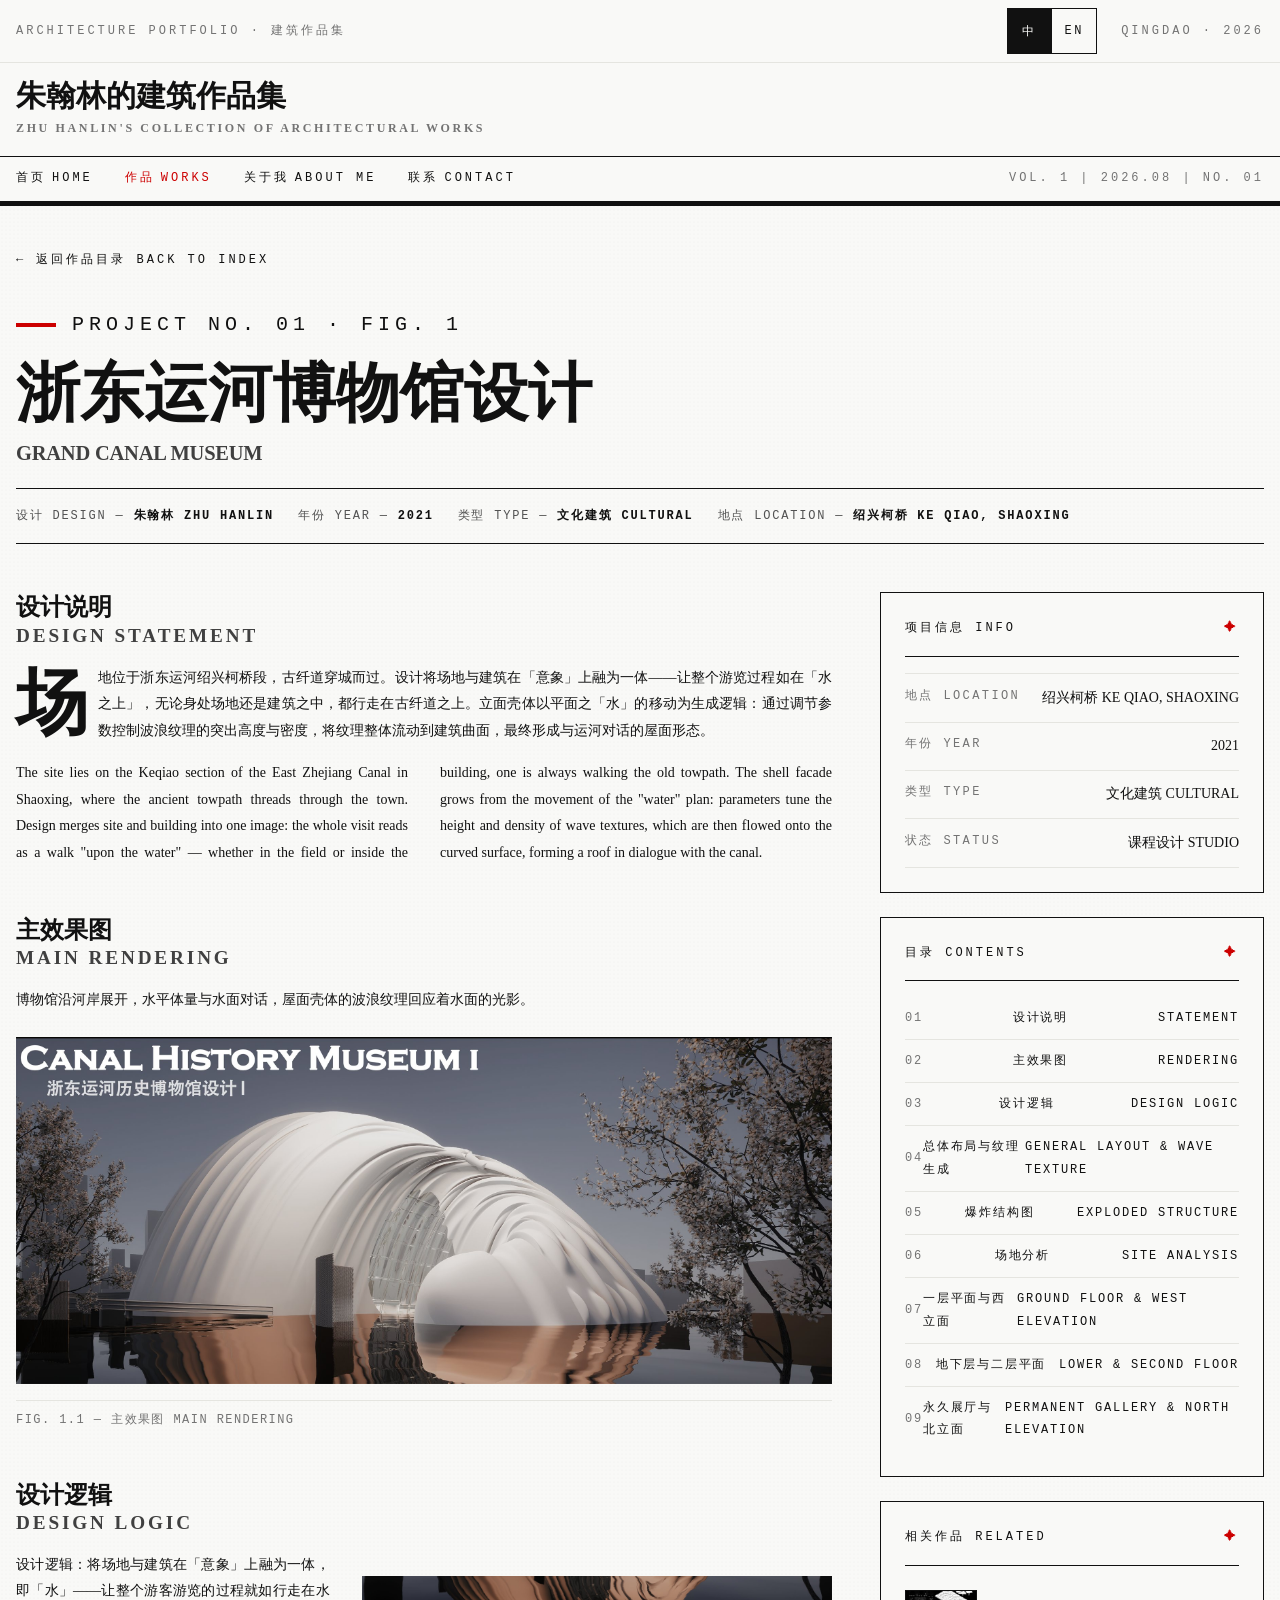
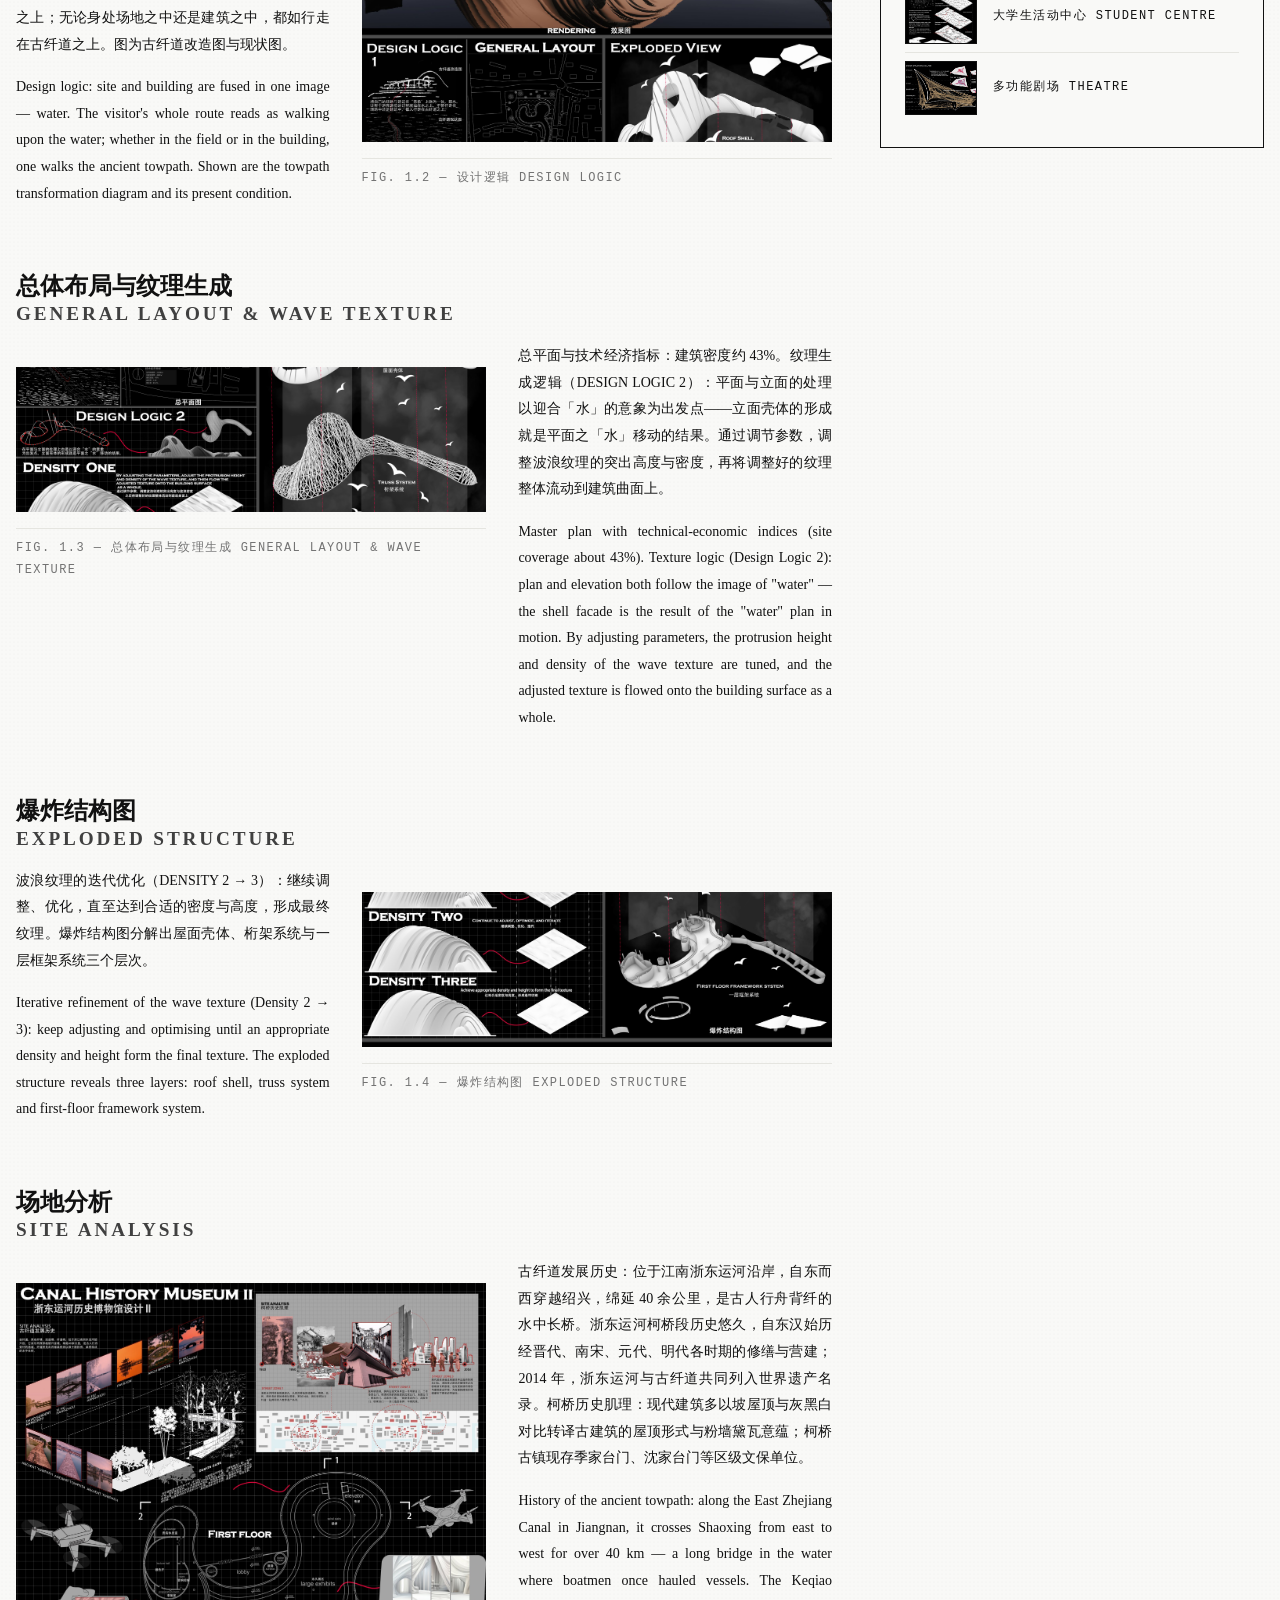
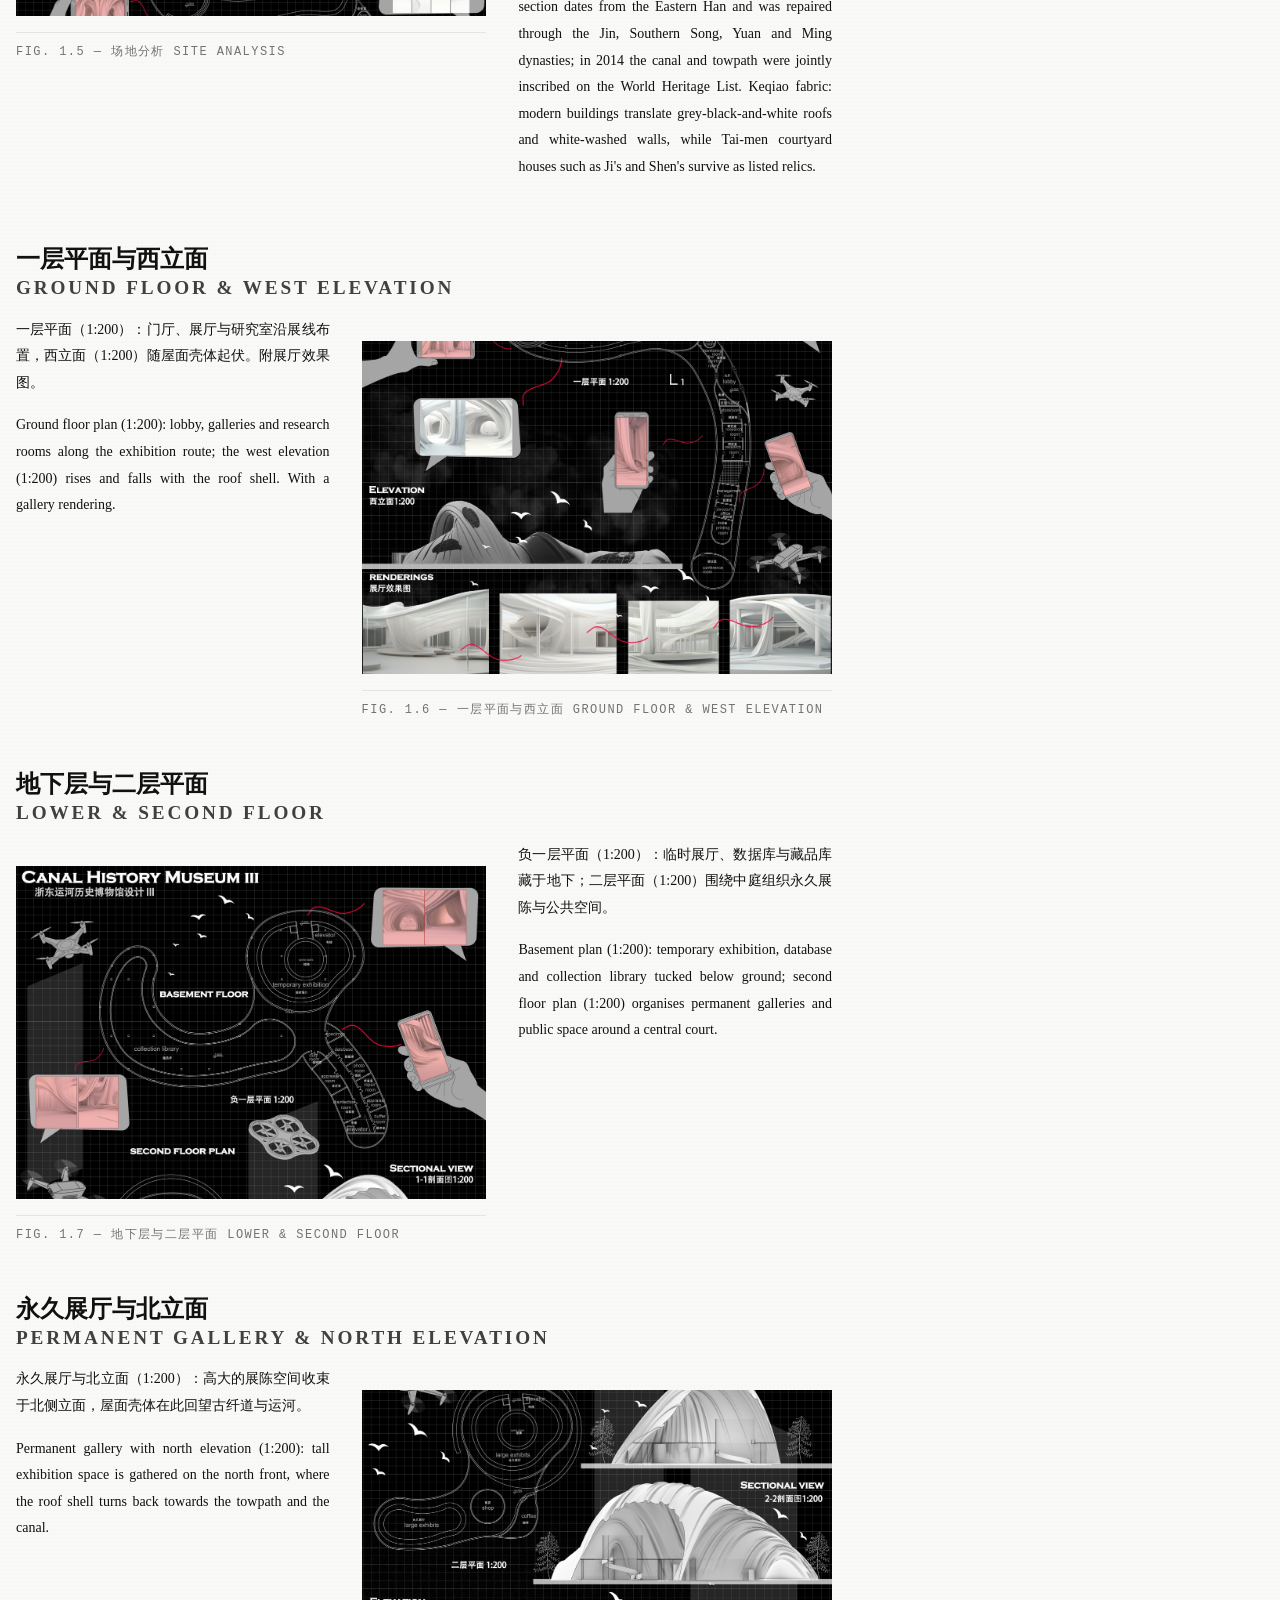
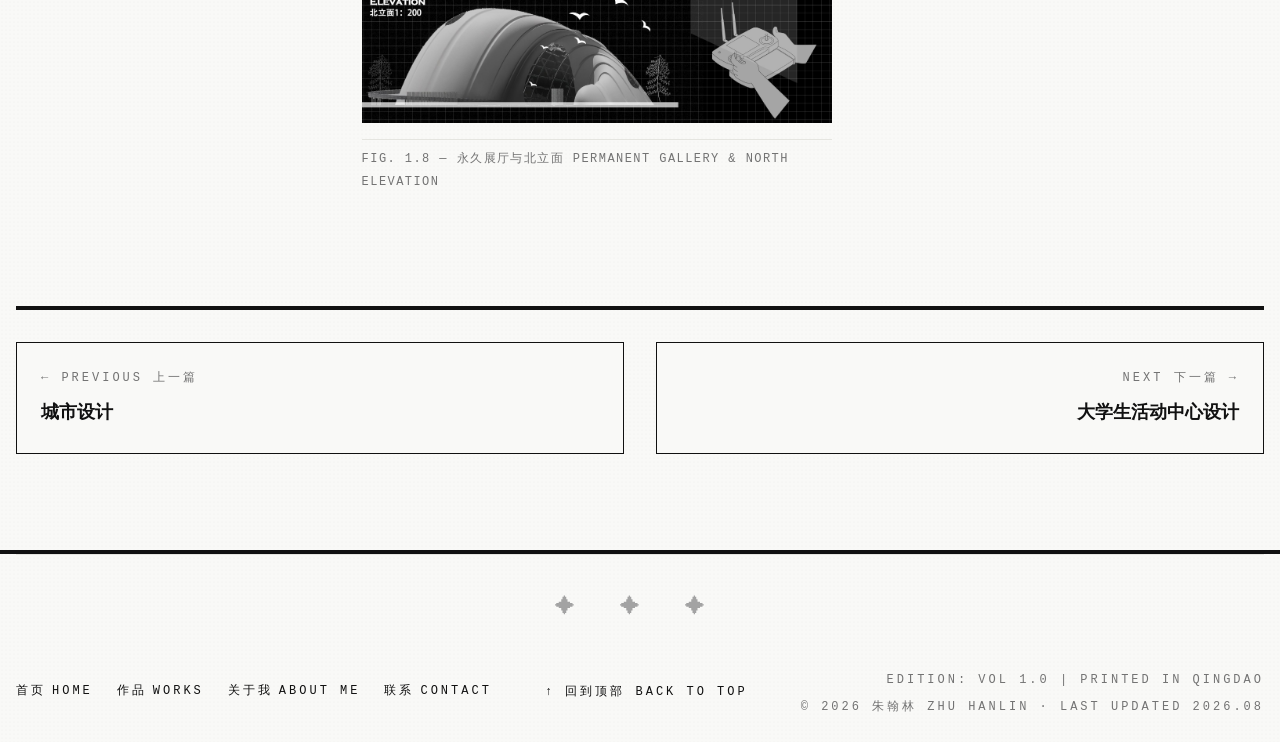
==== commit bd20de27: "阶段7完成：OCR 24张海报提取真实设计概念，6个详情页文案全部重写（设计说明/小标题/配文/FIG图注/目录/INFO栏）+ 首页卡片元信息真实化（绍兴柯桥/临沂/山东科技大学/青岛黄岛）" ====
--- a/project-01.html
+++ b/project-01.html
@@ -56,7 +56,7 @@
         <span><span class="zh">设计</span> DESIGN — <b>朱翰林 ZHU HANLIN</b></span>
         <span><span class="zh">年份</span> YEAR — <b>2021</b></span>
         <span><span class="zh">类型</span> TYPE — <b><span class="zh">文化建筑</span> CULTURAL</b></span>
-        <span><span class="zh">地点</span> LOCATION — <b><span class="zh">浙东</span> EAST ZHEJIANG</b></span>
+        <span><span class="zh">地点</span> LOCATION — <b><span class="zh">绍兴柯桥</span> KE QIAO, SHAOXING</b></span>
       </p>
     </header>
 
@@ -65,13 +65,13 @@
 
         <section id="abstract">
           <h3><span class="zh">设计说明</span> <span class="h3__en">DESIGN STATEMENT</span></h3>
-          <p class="drop-cap zh">运河是流动的历史。博物馆以"水"为线索组织空间序列：沿河展开的体量如一段凝固的河道，参观者溯流而上，在明暗交替中重走千年航路。（示例占位文案，待替换为真实设计说明）</p>
-          <p class="cols-2" lang="en">The canal is flowing history. The museum organises its spatial sequence around water: the riverside volume reads as a frozen channel, and visitors walk upstream through alternating light and shade, retracing a thousand-year waterway. (Placeholder text.)</p>
+          <p class="drop-cap zh">场地位于浙东运河绍兴柯桥段，古纤道穿城而过。设计将场地与建筑在「意象」上融为一体——让整个游览过程如在「水之上」，无论身处场地还是建筑之中，都行走在古纤道之上。立面壳体以平面之「水」的移动为生成逻辑：通过调节参数控制波浪纹理的突出高度与密度，将纹理整体流动到建筑曲面，最终形成与运河对话的屋面形态。</p>
+          <p class="cols-2" lang="en">The site lies on the Keqiao section of the East Zhejiang Canal in Shaoxing, where the ancient towpath threads through the town. Design merges site and building into one image: the whole visit reads as a walk "upon the water" — whether in the field or inside the building, one is always walking the old towpath. The shell facade grows from the movement of the "water" plan: parameters tune the height and density of wave textures, which are then flowed onto the curved surface, forming a roof in dialogue with the canal.</p>
         </section>
 
         <section id="rendering">
           <h3><span class="zh">主效果图</span> <span class="h3__en">MAIN RENDERING</span></h3>
-          <p class="zh">博物馆整体沿河岸展开，以水平体量与水面对话。（示例占位文案）</p>
+          <p class="zh">博物馆沿河岸展开，水平体量与水面对话，屋面壳体的波浪纹理回应着水面的光影。</p>
           <figure class="fig">
             <a href="images/project-01/pan-01.jpg" data-lightbox="project-01" data-caption="FIG. 1.1 — 主效果图 MAIN RENDERING">
               <img src="images/project-01/pan-01.jpg" alt="浙东运河博物馆主效果图" loading="lazy" class="img-newsprint">
@@ -84,8 +84,8 @@
           <h3><span class="zh">设计逻辑</span> <span class="h3__en">DESIGN LOGIC</span></h3>
           <div class="article__split">
             <div>
-              <p class="zh">从"漕运"到"文化"：设计将运河的线性逻辑转化为空间序列——入口、展厅、观景平台沿一条"水路"依次展开，水流、人流与展线三者并行。（示例占位文案，待替换）</p>
-              <p lang="en">From transport to culture: the linear logic of the canal becomes a spatial sequence, with entrance, galleries and viewing platforms unfolding along one "waterway" where flow, movement and exhibition run in parallel. (Placeholder text.)</p>
+              <p class="zh">设计逻辑：将场地与建筑在「意象」上融为一体，即「水」——让整个游客游览的过程就如行走在水之上；无论身处场地之中还是建筑之中，都如行走在古纤道之上。图为古纤道改造图与现状图。</p>
+              <p lang="en">Design logic: site and building are fused in one image — water. The visitor's whole route reads as walking upon the water; whether in the field or in the building, one walks the ancient towpath. Shown are the towpath transformation diagram and its present condition.</p>
             </div>
             <figure class="fig">
               <a href="images/project-01/pan-02.jpg" data-lightbox="project-01" data-caption="FIG. 1.2 — 设计逻辑 DESIGN LOGIC">
@@ -97,97 +97,97 @@
         </section>
 
         <section id="general-layout">
-          <h3><span class="zh">总体布局</span> <span class="h3__en">GENERAL LAYOUT</span></h3>
+          <h3><span class="zh">总体布局与纹理生成</span> <span class="h3__en">GENERAL LAYOUT & WAVE TEXTURE</span></h3>
           <div class="article__split article__split--rev">
             <figure class="fig">
-              <a href="images/project-01/pan-03.jpg" data-lightbox="project-01" data-caption="FIG. 1.3 — 总体布局 GENERAL LAYOUT">
-                <img src="images/project-01/pan-03.jpg" alt="总体布局图" loading="lazy" class="img-newsprint">
-              </a>
-              <figcaption class="fig-caption">FIG. 1.3 — <span class="zh">总体布局</span> GENERAL LAYOUT</figcaption>
-            </figure>
-            <div>
-              <p class="zh">总平面顺应河道走向布置建筑群，主入口面向水岸广场，后勤与展陈流线严格分离。（示例占位文案，待替换）</p>
-              <p lang="en">The plan follows the course of the canal; the main entrance faces the waterfront plaza, and service and exhibition routes are strictly separated. (Placeholder text.)</p>
+              <a href="images/project-01/pan-03.jpg" data-lightbox="project-01" data-caption="FIG. 1.3 — 总体布局与纹理生成 GENERAL LAYOUT & WAVE TEXTURE">
+                <img src="images/project-01/pan-03.jpg" alt="总体布局与纹理生成图" loading="lazy" class="img-newsprint">
+              </a>
+              <figcaption class="fig-caption">FIG. 1.3 — <span class="zh">总体布局与纹理生成</span> GENERAL LAYOUT & WAVE TEXTURE</figcaption>
+            </figure>
+            <div>
+              <p class="zh">总平面与技术经济指标：建筑密度约 43%。纹理生成逻辑（DESIGN LOGIC 2）：平面与立面的处理以迎合「水」的意象为出发点——立面壳体的形成就是平面之「水」移动的结果。通过调节参数，调整波浪纹理的突出高度与密度，再将调整好的纹理整体流动到建筑曲面上。</p>
+              <p lang="en">Master plan with technical-economic indices (site coverage about 43%). Texture logic (Design Logic 2): plan and elevation both follow the image of "water" — the shell facade is the result of the "water" plan in motion. By adjusting parameters, the protrusion height and density of the wave texture are tuned, and the adjusted texture is flowed onto the building surface as a whole.</p>
             </div>
           </div>
         </section>
 
         <section id="exploded-view">
-          <h3><span class="zh">爆炸图</span> <span class="h3__en">EXPLODED VIEW</span></h3>
-          <div class="article__split">
-            <div>
-              <p class="zh">建筑以"基座—展厅—屋顶"三段式分解：基座承托公共活动，展厅容纳核心展陈，屋顶之下是面向运河的连续观景面。（示例占位文案，待替换）</p>
-              <p lang="en">The building is decomposed into base, galleries and roof: the base carries public life, the galleries hold the core exhibition, and beneath the roof runs a continuous viewing front towards the canal. (Placeholder text.)</p>
-            </div>
-            <figure class="fig">
-              <a href="images/project-01/pan-04.jpg" data-lightbox="project-01" data-caption="FIG. 1.4 — 爆炸图 EXPLODED VIEW">
-                <img src="images/project-01/pan-04.jpg" alt="爆炸图" loading="lazy" class="img-newsprint">
-              </a>
-              <figcaption class="fig-caption">FIG. 1.4 — <span class="zh">爆炸图</span> EXPLODED VIEW</figcaption>
-            </figure>
-          </div>
-        </section>
-
-        <section id="sections">
-          <h3><span class="zh">剖面</span> <span class="h3__en">SECTIONS</span></h3>
+          <h3><span class="zh">爆炸结构图</span> <span class="h3__en">EXPLODED STRUCTURE</span></h3>
+          <div class="article__split">
+            <div>
+              <p class="zh">波浪纹理的迭代优化（DENSITY 2 → 3）：继续调整、优化，直至达到合适的密度与高度，形成最终纹理。爆炸结构图分解出屋面壳体、桁架系统与一层框架系统三个层次。</p>
+              <p lang="en">Iterative refinement of the wave texture (Density 2 → 3): keep adjusting and optimising until an appropriate density and height form the final texture. The exploded structure reveals three layers: roof shell, truss system and first-floor framework system.</p>
+            </div>
+            <figure class="fig">
+              <a href="images/project-01/pan-04.jpg" data-lightbox="project-01" data-caption="FIG. 1.4 — 爆炸结构图 EXPLODED STRUCTURE">
+                <img src="images/project-01/pan-04.jpg" alt="爆炸结构图" loading="lazy" class="img-newsprint">
+              </a>
+              <figcaption class="fig-caption">FIG. 1.4 — <span class="zh">爆炸结构图</span> EXPLODED STRUCTURE</figcaption>
+            </figure>
+          </div>
+        </section>
+
+        <section id="site-analysis">
+          <h3><span class="zh">场地分析</span> <span class="h3__en">SITE ANALYSIS</span></h3>
           <div class="article__split article__split--rev">
             <figure class="fig">
-              <a href="images/project-01/pan-05.jpg" data-lightbox="project-01" data-caption="FIG. 1.5 — 剖面 SECTIONS">
-                <img src="images/project-01/pan-05.jpg" alt="剖面图" loading="lazy" class="img-newsprint">
-              </a>
-              <figcaption class="fig-caption">FIG. 1.5 — <span class="zh">剖面</span> SECTIONS</figcaption>
-            </figure>
-            <div>
-              <p class="zh">剖面展示从河面到屋顶的垂直序列：滨水步道、架空层、展厅空间与天窗逐级抬升，光线沿剖面落下。（示例占位文案，待替换）</p>
-              <p lang="en">The section reveals a vertical sequence from water level to roof: waterfront walk, elevated floor, galleries and skylights rise step by step, letting light fall along the cut. (Placeholder text.)</p>
+              <a href="images/project-01/pan-05.jpg" data-lightbox="project-01" data-caption="FIG. 1.5 — 场地分析 SITE ANALYSIS">
+                <img src="images/project-01/pan-05.jpg" alt="场地分析图" loading="lazy" class="img-newsprint">
+              </a>
+              <figcaption class="fig-caption">FIG. 1.5 — <span class="zh">场地分析</span> SITE ANALYSIS</figcaption>
+            </figure>
+            <div>
+              <p class="zh">古纤道发展历史：位于江南浙东运河沿岸，自东而西穿越绍兴，绵延 40 余公里，是古人行舟背纤的水中长桥。浙东运河柯桥段历史悠久，自东汉始历经晋代、南宋、元代、明代各时期的修缮与营建；2014 年，浙东运河与古纤道共同列入世界遗产名录。柯桥历史肌理：现代建筑多以坡屋顶与灰黑白对比转译古建筑的屋顶形式与粉墙黛瓦意蕴；柯桥古镇现存季家台门、沈家台门等区级文保单位。</p>
+              <p lang="en">History of the ancient towpath: along the East Zhejiang Canal in Jiangnan, it crosses Shaoxing from east to west for over 40 km — a long bridge in the water where boatmen once hauled vessels. The Keqiao section dates from the Eastern Han and was repaired through the Jin, Southern Song, Yuan and Ming dynasties; in 2014 the canal and towpath were jointly inscribed on the World Heritage List. Keqiao fabric: modern buildings translate grey-black-and-white roofs and white-washed walls, while Tai-men courtyard houses such as Ji's and Shen's survive as listed relics.</p>
             </div>
           </div>
         </section>
 
         <section id="plans">
-          <h3><span class="zh">平面</span> <span class="h3__en">PLANS</span></h3>
-          <div class="article__split">
-            <div>
-              <p class="zh">展厅采用串联式布局，参观流线单向展开，避免折返；公共服务区与展陈区分层设置。（示例占位文案，待替换）</p>
-              <p lang="en">Galleries are arranged enfilade: the route unfolds in one direction without doubling back, while public services and exhibition zones sit on separate levels. (Placeholder text.)</p>
-            </div>
-            <figure class="fig">
-              <a href="images/project-01/pan-06.jpg" data-lightbox="project-01" data-caption="FIG. 1.6 — 平面 PLANS">
-                <img src="images/project-01/pan-06.jpg" alt="平面图" loading="lazy" class="img-newsprint">
-              </a>
-              <figcaption class="fig-caption">FIG. 1.6 — <span class="zh">平面</span> PLANS</figcaption>
+          <h3><span class="zh">一层平面与西立面</span> <span class="h3__en">GROUND FLOOR & WEST ELEVATION</span></h3>
+          <div class="article__split">
+            <div>
+              <p class="zh">一层平面（1:200）：门厅、展厅与研究室沿展线布置，西立面（1:200）随屋面壳体起伏。附展厅效果图。</p>
+              <p lang="en">Ground floor plan (1:200): lobby, galleries and research rooms along the exhibition route; the west elevation (1:200) rises and falls with the roof shell. With a gallery rendering.</p>
+            </div>
+            <figure class="fig">
+              <a href="images/project-01/pan-06.jpg" data-lightbox="project-01" data-caption="FIG. 1.6 — 一层平面与西立面 GROUND FLOOR & WEST ELEVATION">
+                <img src="images/project-01/pan-06.jpg" alt="一层平面图与西立面图" loading="lazy" class="img-newsprint">
+              </a>
+              <figcaption class="fig-caption">FIG. 1.6 — <span class="zh">一层平面与西立面</span> GROUND FLOOR & WEST ELEVATION</figcaption>
             </figure>
           </div>
         </section>
 
         <section id="renderings">
-          <h3><span class="zh">表现图</span> <span class="h3__en">RENDERINGS</span></h3>
+          <h3><span class="zh">地下层与二层平面</span> <span class="h3__en">LOWER & SECOND FLOOR</span></h3>
           <div class="article__split article__split--rev">
             <figure class="fig">
-              <a href="images/project-01/pan-07.jpg" data-lightbox="project-01" data-caption="FIG. 1.7 — 表现图 RENDERINGS">
-                <img src="images/project-01/pan-07.jpg" alt="表现图" loading="lazy" class="img-newsprint">
-              </a>
-              <figcaption class="fig-caption">FIG. 1.7 — <span class="zh">表现图</span> RENDERINGS</figcaption>
-            </figure>
-            <div>
-              <p class="zh">以傍晚与白昼两组视角呈现建筑与运河的关系：水平延展的体量、亲水的界面与远山的轮廓。（示例占位文案，待替换）</p>
-              <p lang="en">Dusk and daylight views present the building's relation to the canal: a horizontal volume, a waterside interface and the outline of distant hills. (Placeholder text.)</p>
+              <a href="images/project-01/pan-07.jpg" data-lightbox="project-01" data-caption="FIG. 1.7 — 地下层与二层平面 LOWER & SECOND FLOOR">
+                <img src="images/project-01/pan-07.jpg" alt="负一层与二层平面图" loading="lazy" class="img-newsprint">
+              </a>
+              <figcaption class="fig-caption">FIG. 1.7 — <span class="zh">地下层与二层平面</span> LOWER & SECOND FLOOR</figcaption>
+            </figure>
+            <div>
+              <p class="zh">负一层平面（1:200）：临时展厅、数据库与藏品库藏于地下；二层平面（1:200）围绕中庭组织永久展陈与公共空间。</p>
+              <p lang="en">Basement plan (1:200): temporary exhibition, database and collection library tucked below ground; second floor plan (1:200) organises permanent galleries and public space around a central court.</p>
             </div>
           </div>
         </section>
 
         <section id="details">
-          <h3><span class="zh">细节</span> <span class="h3__en">DETAILS</span></h3>
-          <div class="article__split">
-            <div>
-              <p class="zh">屋顶、栏板与铺地的细部构造：以简洁的节点语言回应水乡的温润气质。（示例占位文案，待替换）</p>
-              <p lang="en">Details of roof, parapet and paving: a restrained tectonic language answering the gentle character of the water town. (Placeholder text.)</p>
-            </div>
-            <figure class="fig">
-              <a href="images/project-01/pan-08.jpg" data-lightbox="project-01" data-caption="FIG. 1.8 — 细节 DETAILS">
-                <img src="images/project-01/pan-08.jpg" alt="细节图" loading="lazy" class="img-newsprint">
-              </a>
-              <figcaption class="fig-caption">FIG. 1.8 — <span class="zh">细节</span> DETAILS</figcaption>
+          <h3><span class="zh">永久展厅与北立面</span> <span class="h3__en">PERMANENT GALLERY & NORTH ELEVATION</span></h3>
+          <div class="article__split">
+            <div>
+              <p class="zh">永久展厅与北立面（1:200）：高大的展陈空间收束于北侧立面，屋面壳体在此回望古纤道与运河。</p>
+              <p lang="en">Permanent gallery with north elevation (1:200): tall exhibition space is gathered on the north front, where the roof shell turns back towards the towpath and the canal.</p>
+            </div>
+            <figure class="fig">
+              <a href="images/project-01/pan-08.jpg" data-lightbox="project-01" data-caption="FIG. 1.8 — 永久展厅与北立面 PERMANENT GALLERY & NORTH ELEVATION">
+                <img src="images/project-01/pan-08.jpg" alt="永久展厅与北立面图" loading="lazy" class="img-newsprint">
+              </a>
+              <figcaption class="fig-caption">FIG. 1.8 — <span class="zh">永久展厅与北立面</span> PERMANENT GALLERY & NORTH ELEVATION</figcaption>
             </figure>
           </div>
         </section>
@@ -198,7 +198,7 @@
         <div class="side-box">
           <p class="side-box__title">项目信息 INFO</p>
           <dl class="table-mono">
-            <div><dt><span class="zh">地点</span> LOCATION</dt><dd><span class="zh">浙东</span> EAST ZHEJIANG</dd></div>
+            <div><dt><span class="zh">地点</span> LOCATION</dt><dd><span class="zh">绍兴柯桥</span> KE QIAO, SHAOXING</dd></div>
             <div><dt><span class="zh">年份</span> YEAR</dt><dd>2021</dd></div>
             <div><dt><span class="zh">类型</span> TYPE</dt><dd><span class="zh">文化建筑</span> CULTURAL</dd></div>
             <div><dt><span class="zh">状态</span> STATUS</dt><dd><span class="zh">课程设计</span> STUDIO</dd></div>
@@ -210,12 +210,12 @@
             <li><a href="#abstract"><span class="toc__num">01</span> <span class="zh">设计说明</span> STATEMENT</a></li>
             <li><a href="#rendering"><span class="toc__num">02</span> <span class="zh">主效果图</span> RENDERING</a></li>
             <li><a href="#design-logic"><span class="toc__num">03</span> <span class="zh">设计逻辑</span> DESIGN LOGIC</a></li>
-            <li><a href="#general-layout"><span class="toc__num">04</span> <span class="zh">总体布局</span> GENERAL LAYOUT</a></li>
-            <li><a href="#exploded-view"><span class="toc__num">05</span> <span class="zh">爆炸图</span> EXPLODED VIEW</a></li>
-            <li><a href="#sections"><span class="toc__num">06</span> <span class="zh">剖面</span> SECTIONS</a></li>
-            <li><a href="#plans"><span class="toc__num">07</span> <span class="zh">平面</span> PLANS</a></li>
-            <li><a href="#renderings"><span class="toc__num">08</span> <span class="zh">表现图</span> RENDERINGS</a></li>
-            <li><a href="#details"><span class="toc__num">09</span> <span class="zh">细节</span> DETAILS</a></li>
+            <li><a href="#general-layout"><span class="toc__num">04</span> <span class="zh">总体布局与纹理生成</span> GENERAL LAYOUT & WAVE TEXTURE</a></li>
+            <li><a href="#exploded-view"><span class="toc__num">05</span> <span class="zh">爆炸结构图</span> EXPLODED STRUCTURE</a></li>
+            <li><a href="#site-analysis"><span class="toc__num">06</span> <span class="zh">场地分析</span> SITE ANALYSIS</a></li>
+            <li><a href="#plans"><span class="toc__num">07</span> <span class="zh">一层平面与西立面</span> GROUND FLOOR & WEST ELEVATION</a></li>
+            <li><a href="#renderings"><span class="toc__num">08</span> <span class="zh">地下层与二层平面</span> LOWER & SECOND FLOOR</a></li>
+            <li><a href="#details"><span class="toc__num">09</span> <span class="zh">永久展厅与北立面</span> PERMANENT GALLERY & NORTH ELEVATION</a></li>
           </ol>
         </div>
         <div class="side-box">
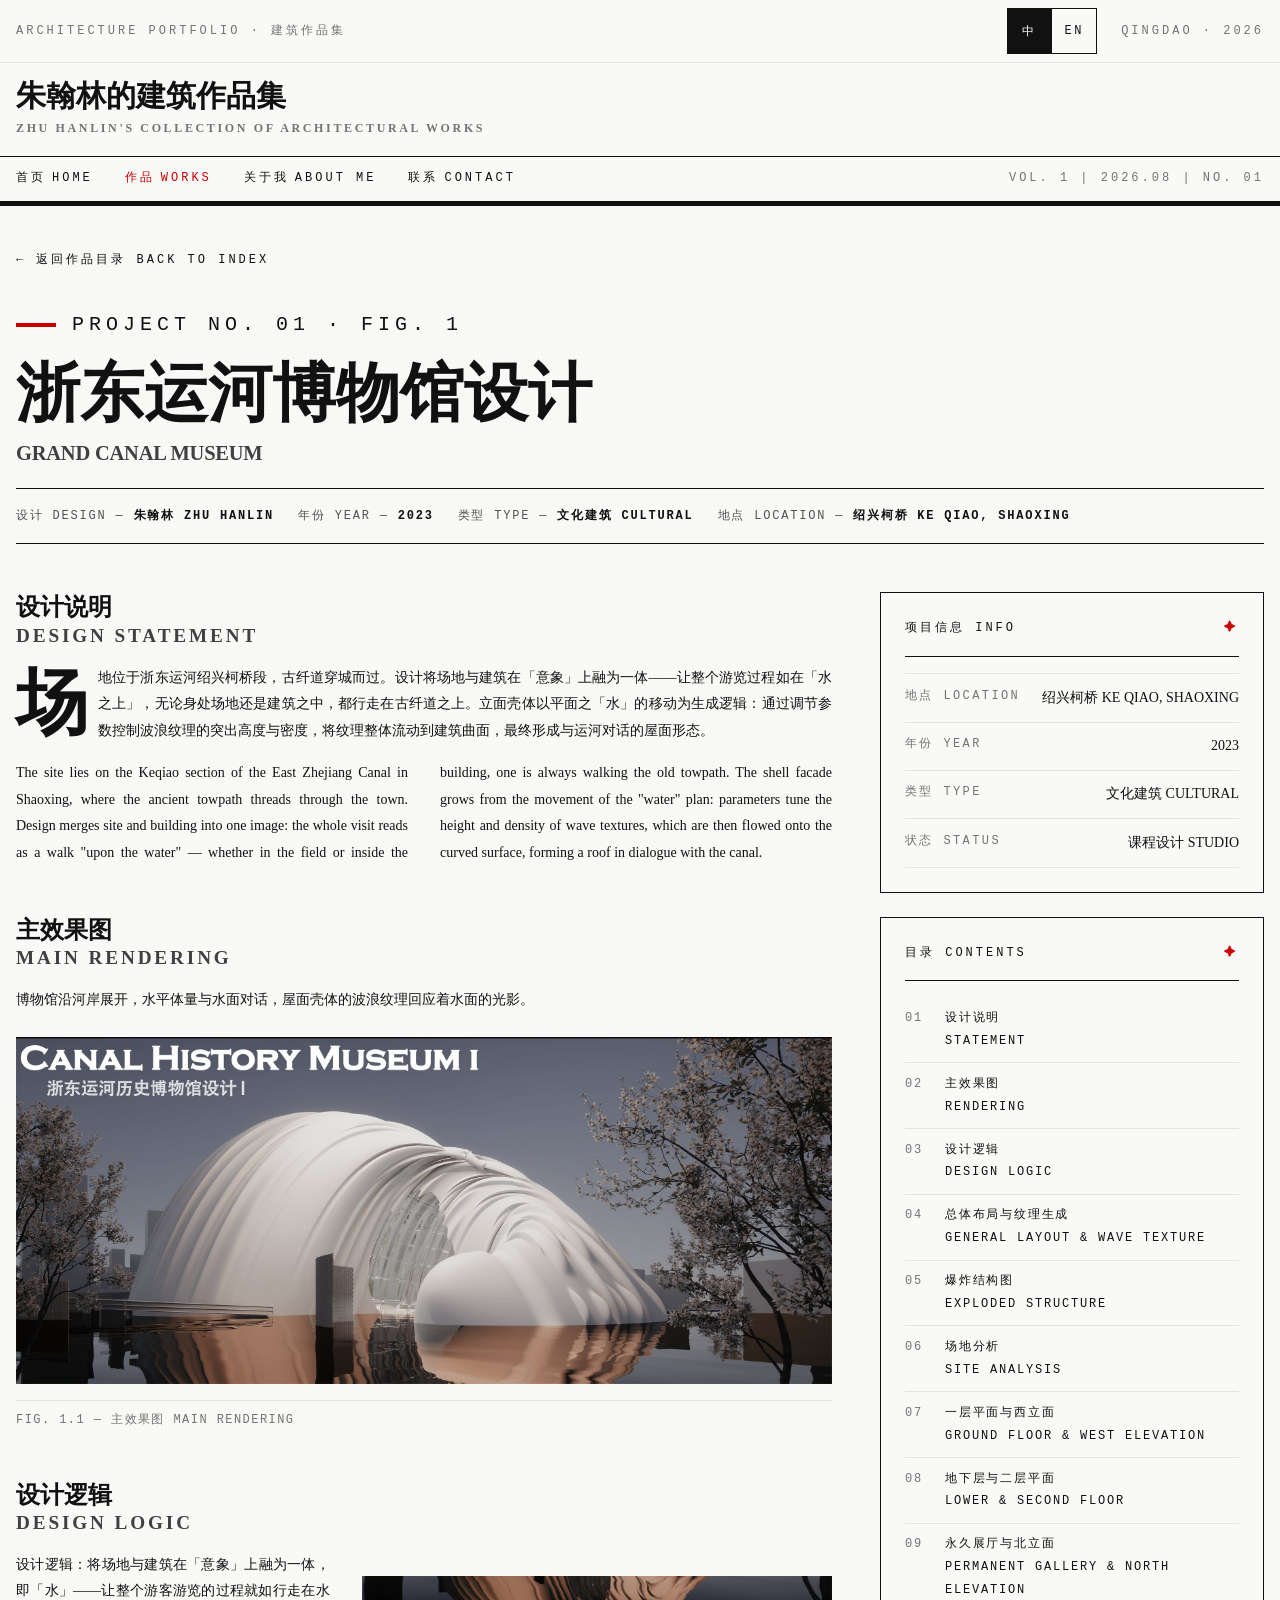
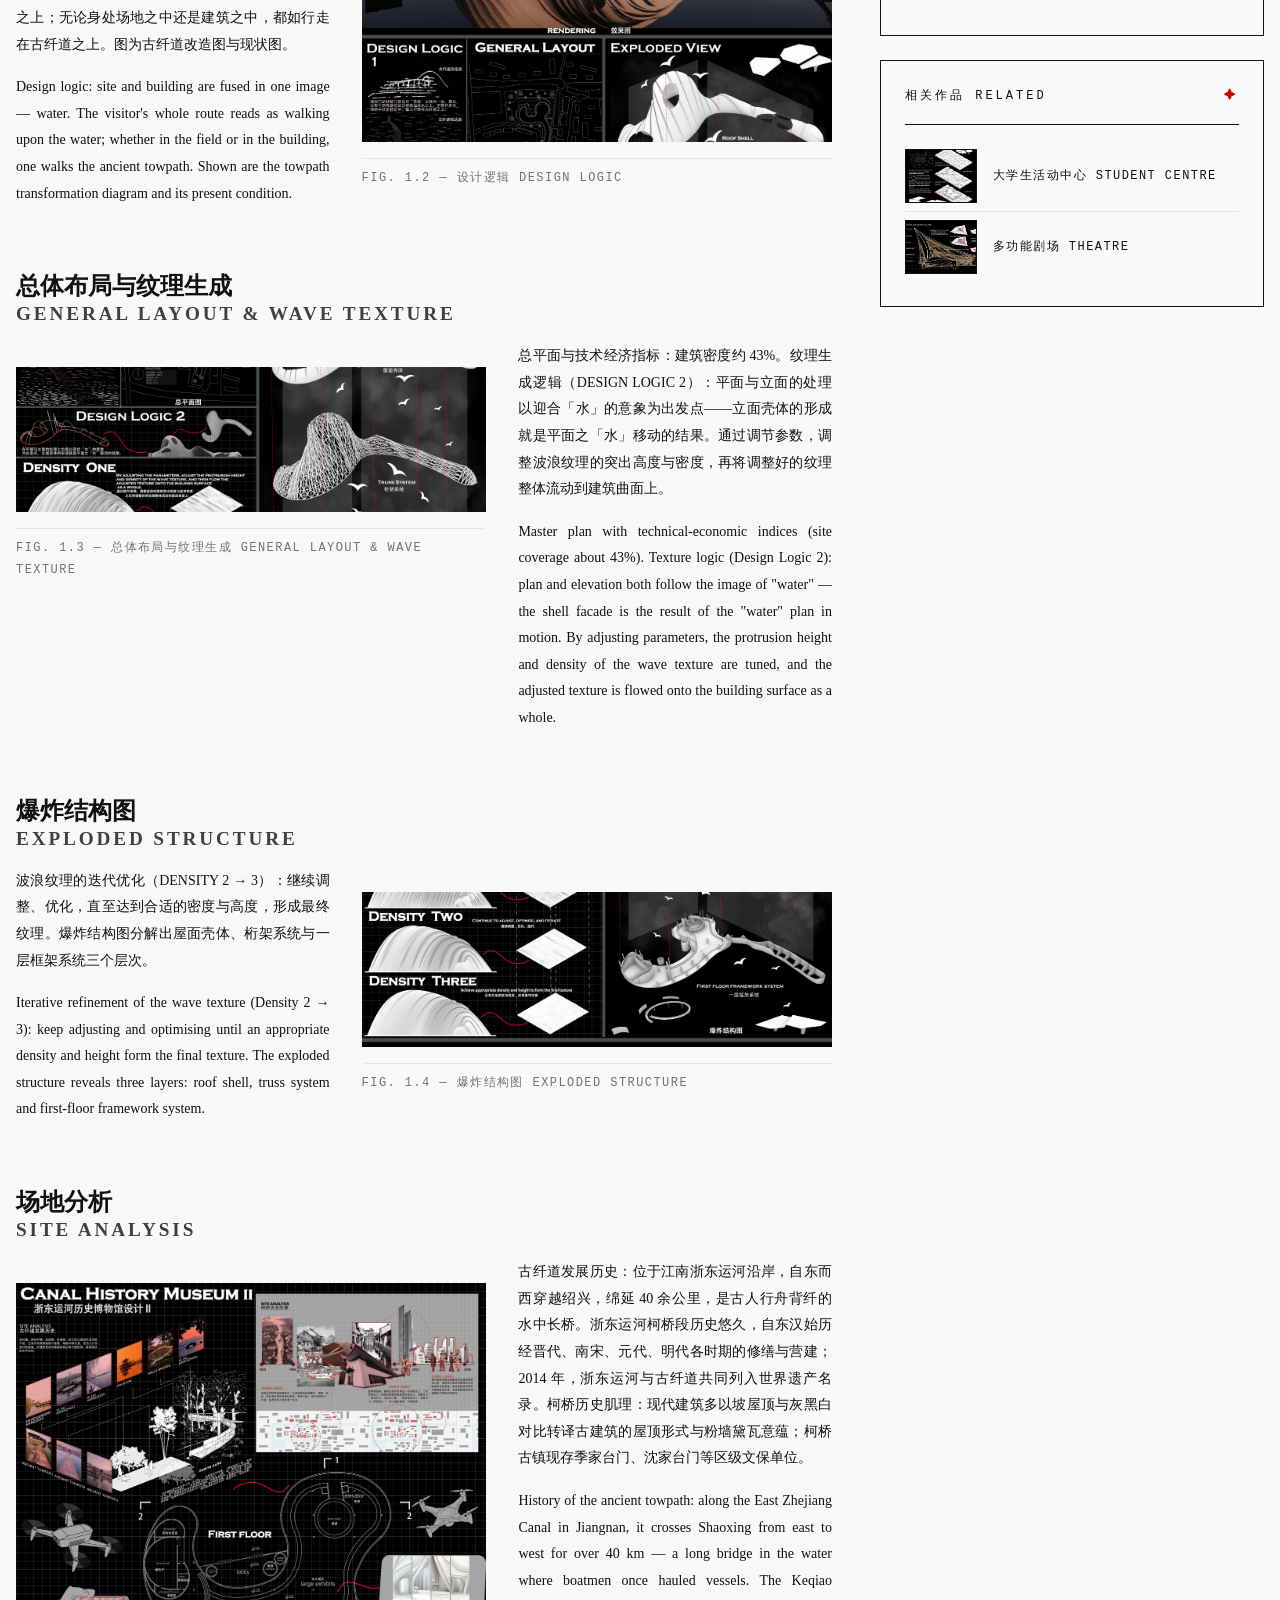
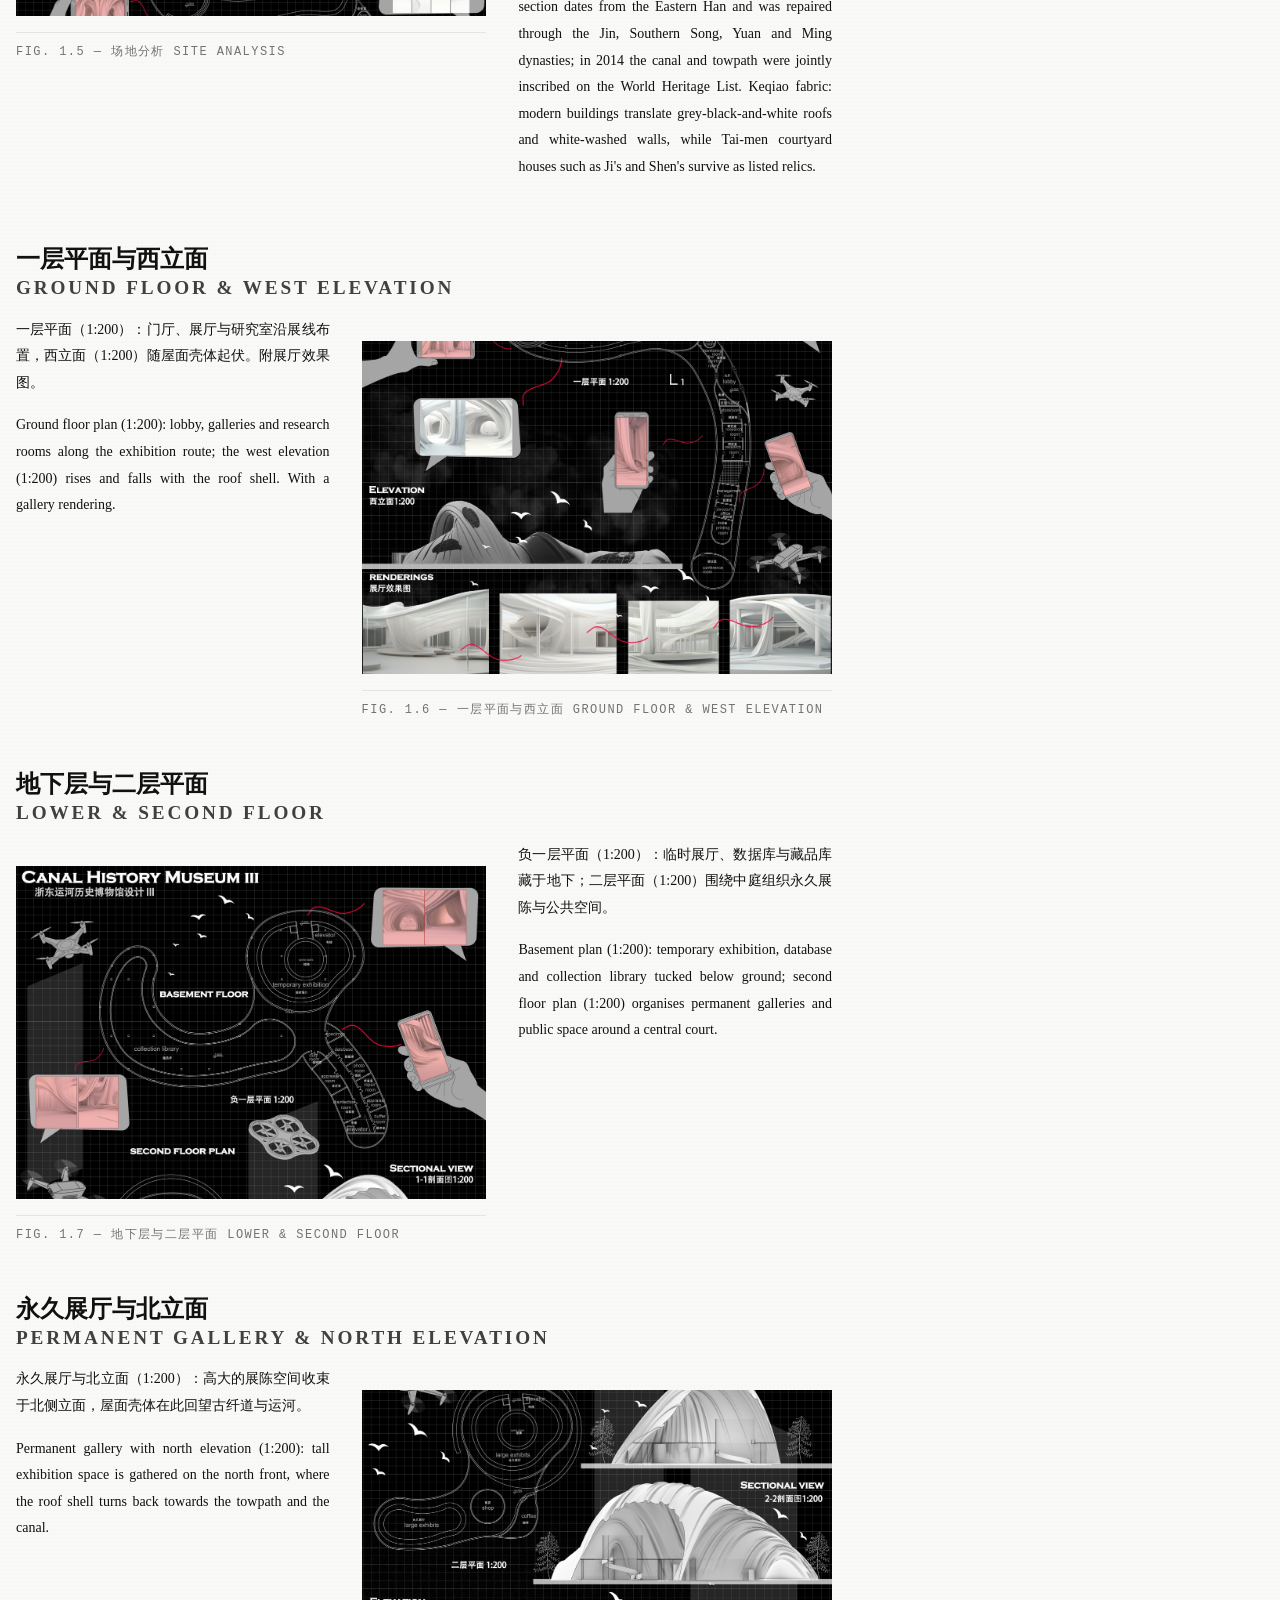
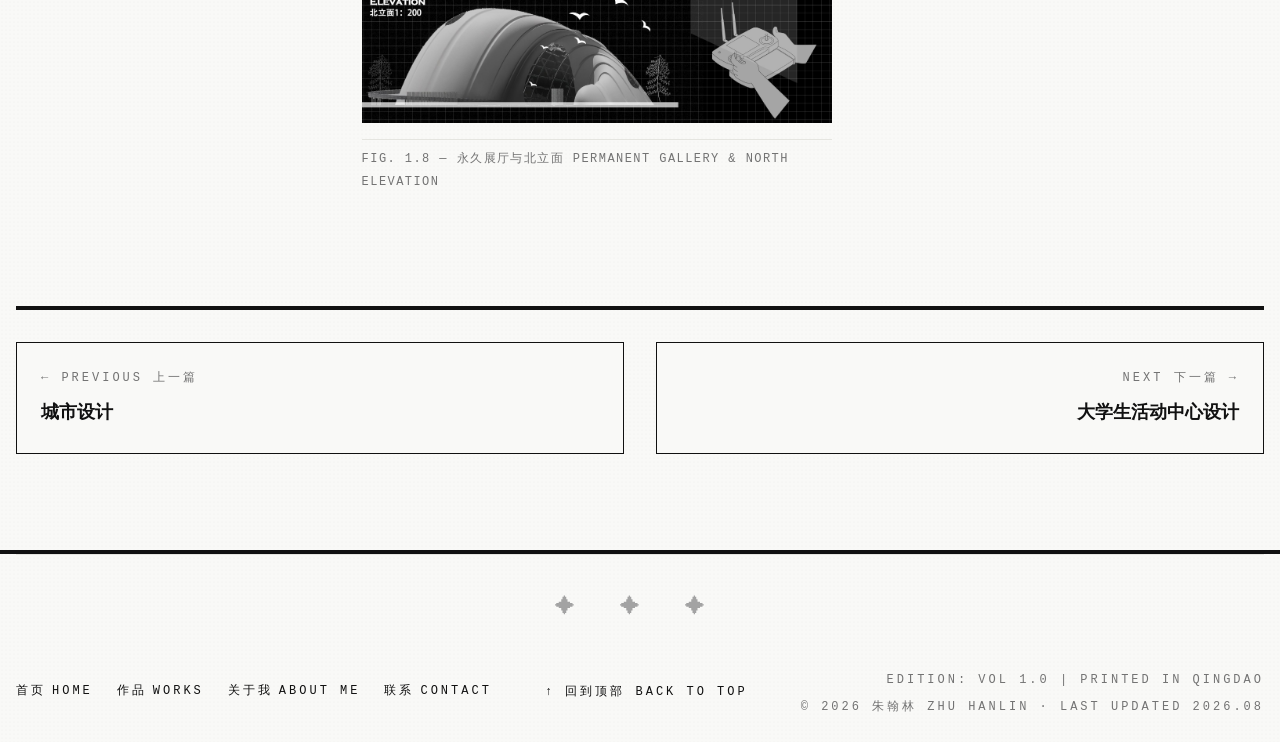
==== commit 1df08063: "博物馆年份改2023；详情页目录中英文各自成行统一左对齐" ====
--- a/project-01.html
+++ b/project-01.html
@@ -54,7 +54,7 @@
       <h1 class="article__title"><span class="zh">浙东运河博物馆设计</span><span class="en-title">GRAND CANAL MUSEUM</span></h1>
       <p class="byline">
         <span><span class="zh">设计</span> DESIGN — <b>朱翰林 ZHU HANLIN</b></span>
-        <span><span class="zh">年份</span> YEAR — <b>2021</b></span>
+        <span><span class="zh">年份</span> YEAR — <b>2023</b></span>
         <span><span class="zh">类型</span> TYPE — <b><span class="zh">文化建筑</span> CULTURAL</b></span>
         <span><span class="zh">地点</span> LOCATION — <b><span class="zh">绍兴柯桥</span> KE QIAO, SHAOXING</b></span>
       </p>
@@ -199,7 +199,7 @@
           <p class="side-box__title">项目信息 INFO</p>
           <dl class="table-mono">
             <div><dt><span class="zh">地点</span> LOCATION</dt><dd><span class="zh">绍兴柯桥</span> KE QIAO, SHAOXING</dd></div>
-            <div><dt><span class="zh">年份</span> YEAR</dt><dd>2021</dd></div>
+            <div><dt><span class="zh">年份</span> YEAR</dt><dd>2023</dd></div>
             <div><dt><span class="zh">类型</span> TYPE</dt><dd><span class="zh">文化建筑</span> CULTURAL</dd></div>
             <div><dt><span class="zh">状态</span> STATUS</dt><dd><span class="zh">课程设计</span> STUDIO</dd></div>
           </dl>
--- a/css/styles.css
+++ b/css/styles.css
@@ -501,13 +501,15 @@
 .toc li { border-bottom: var(--bd-hair); }
 .toc li:last-child { border-bottom: none; }
 .toc a {
-  display: flex; justify-content: space-between; align-items: center;
-  padding-block: .6rem; font-family: var(--f-mono); font-size: var(--fs-label);
+  display: block; position: relative;
+  padding: .6rem 0 .6rem 2.5rem; font-family: var(--f-mono); font-size: var(--fs-label);
   letter-spacing: .15em; text-transform: uppercase;
 }
 .toc a:hover { text-decoration: underline; text-decoration-thickness: 2px;
   text-decoration-color: var(--c-accent); text-underline-offset: 4px; }
-.toc .toc__num { color: var(--c-n500); }
+.toc .toc__num { position: absolute; left: 0; top: .6rem; color: var(--c-n500); }
+/* 目录中英文各自成行、统一左对齐（用户 2026-08-20） */
+.toc a .zh { display: block; }
 .mini-card { display: flex; gap: var(--sp-2); align-items: center; padding-block: .5rem; border-bottom: var(--bd-hair); }
 .mini-card:last-child { border-bottom: none; }
 .mini-card img { width: 4.5rem; height: 3.375rem; object-fit: cover; border: var(--bd); }
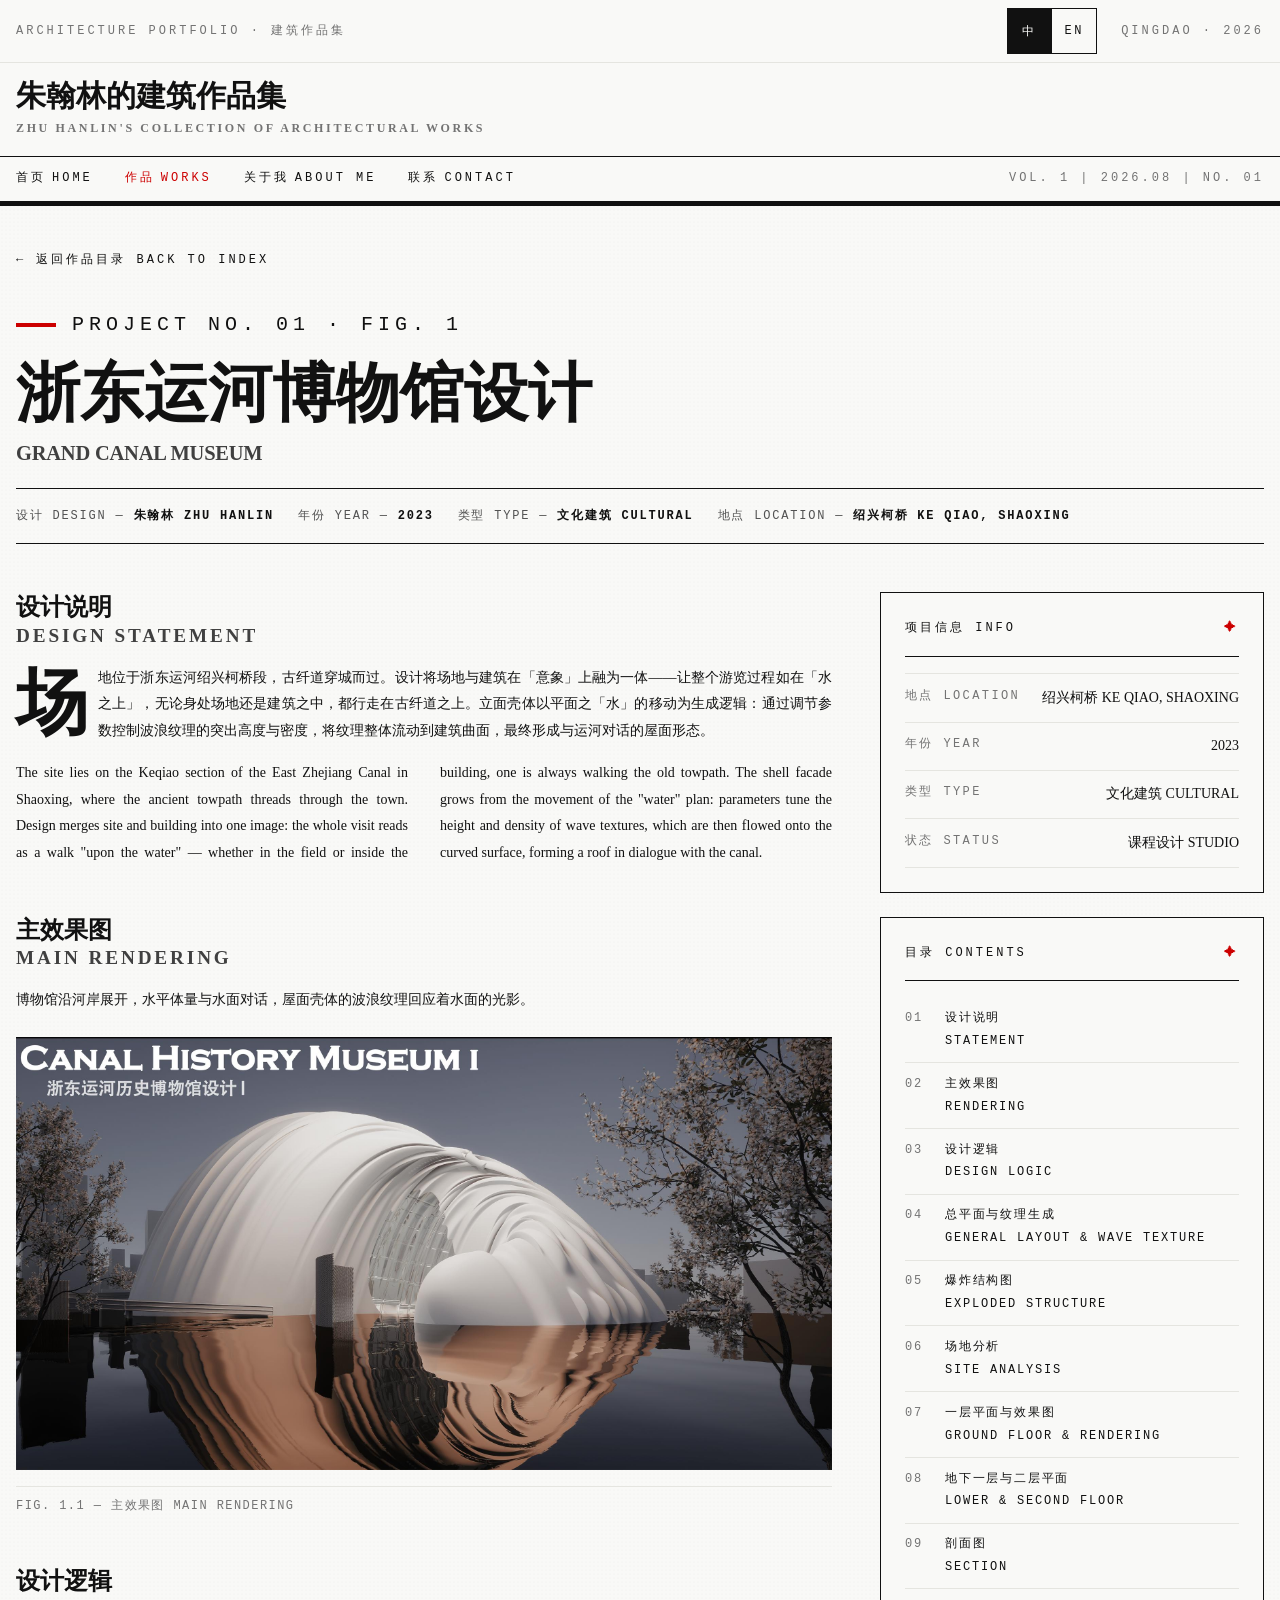
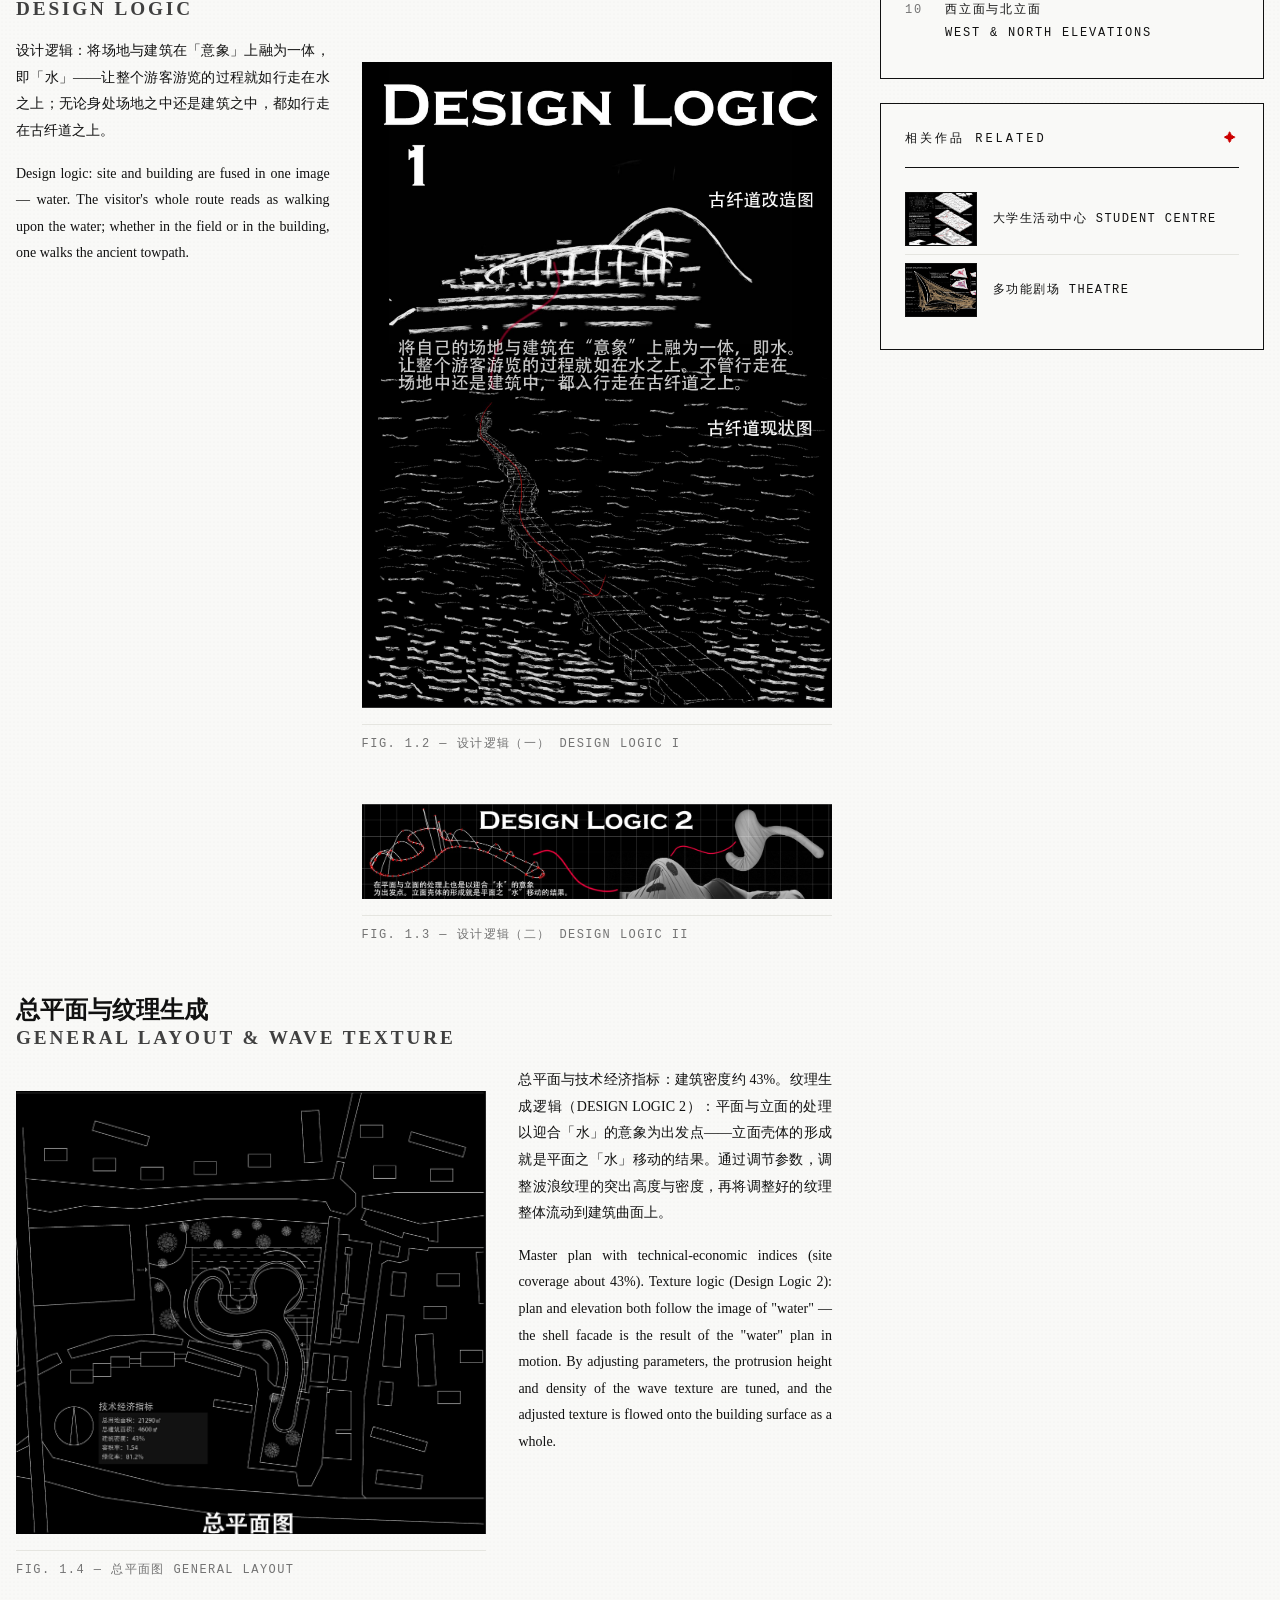
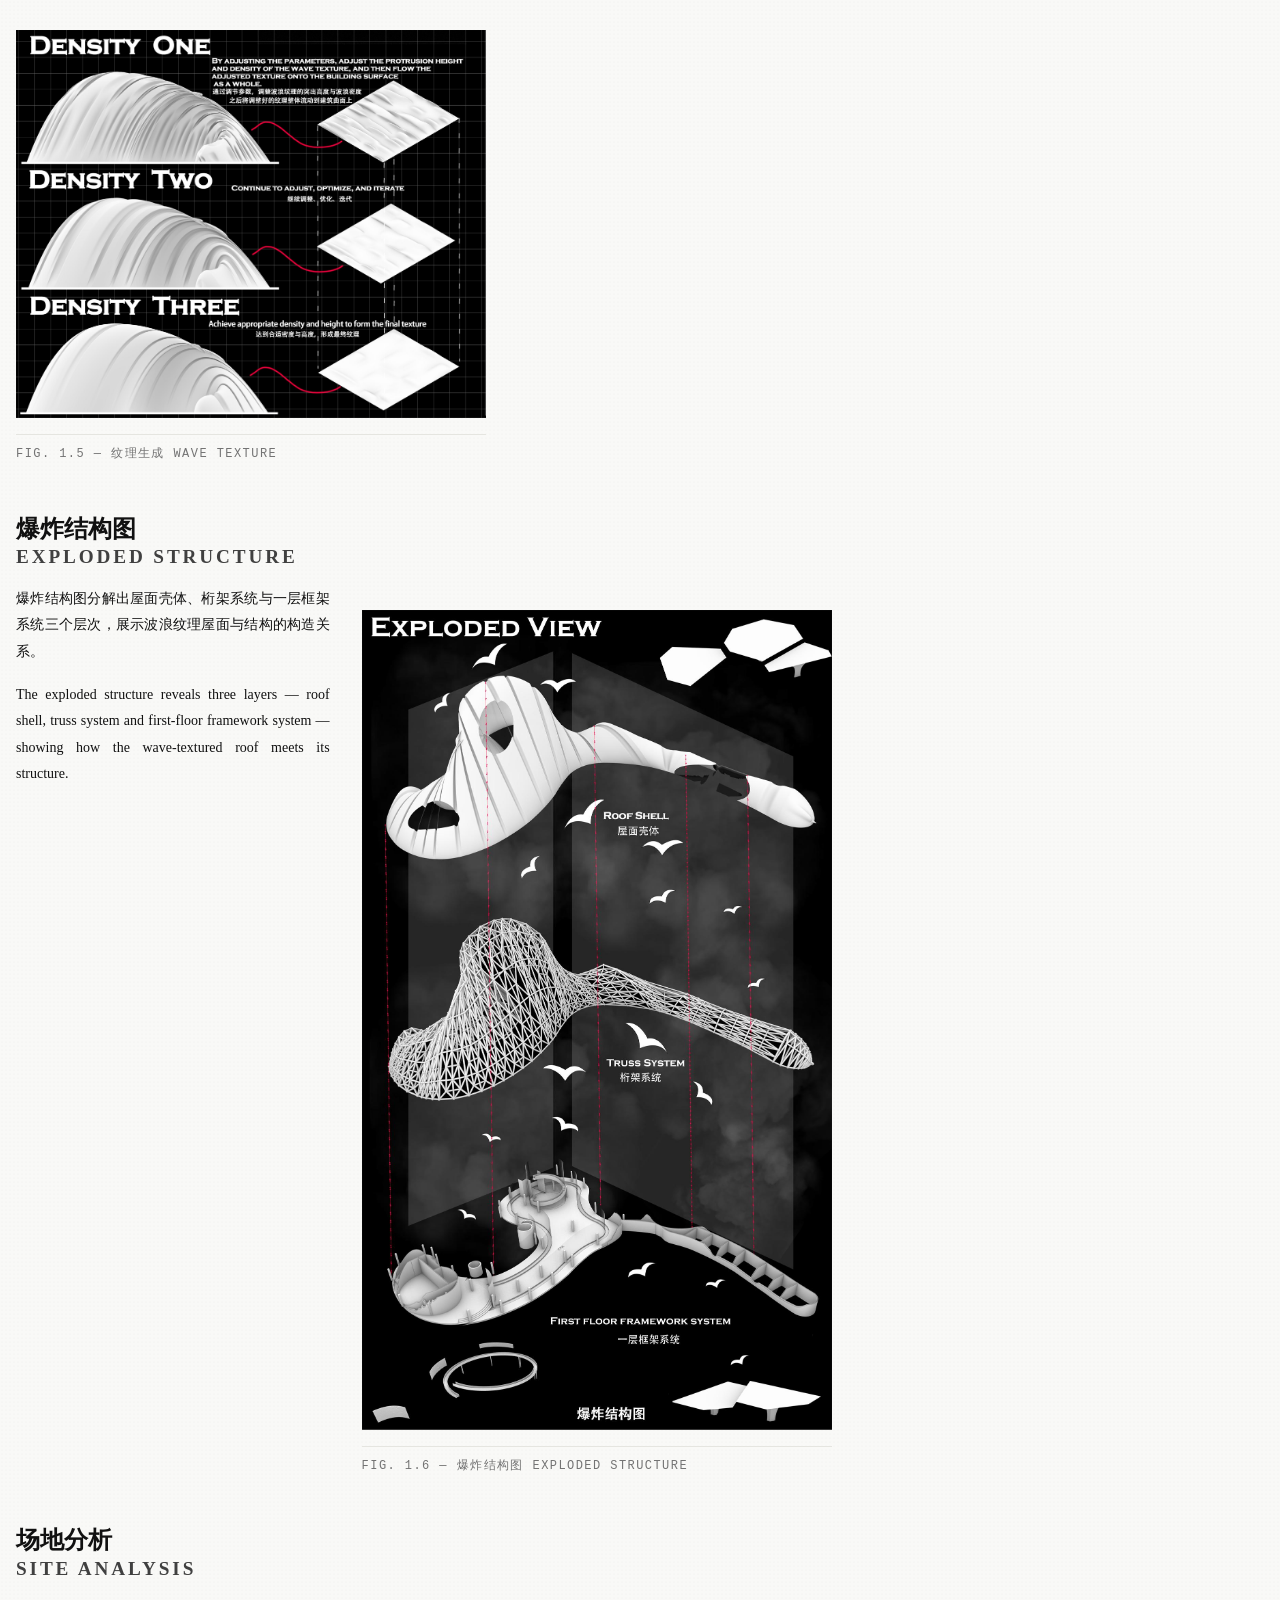
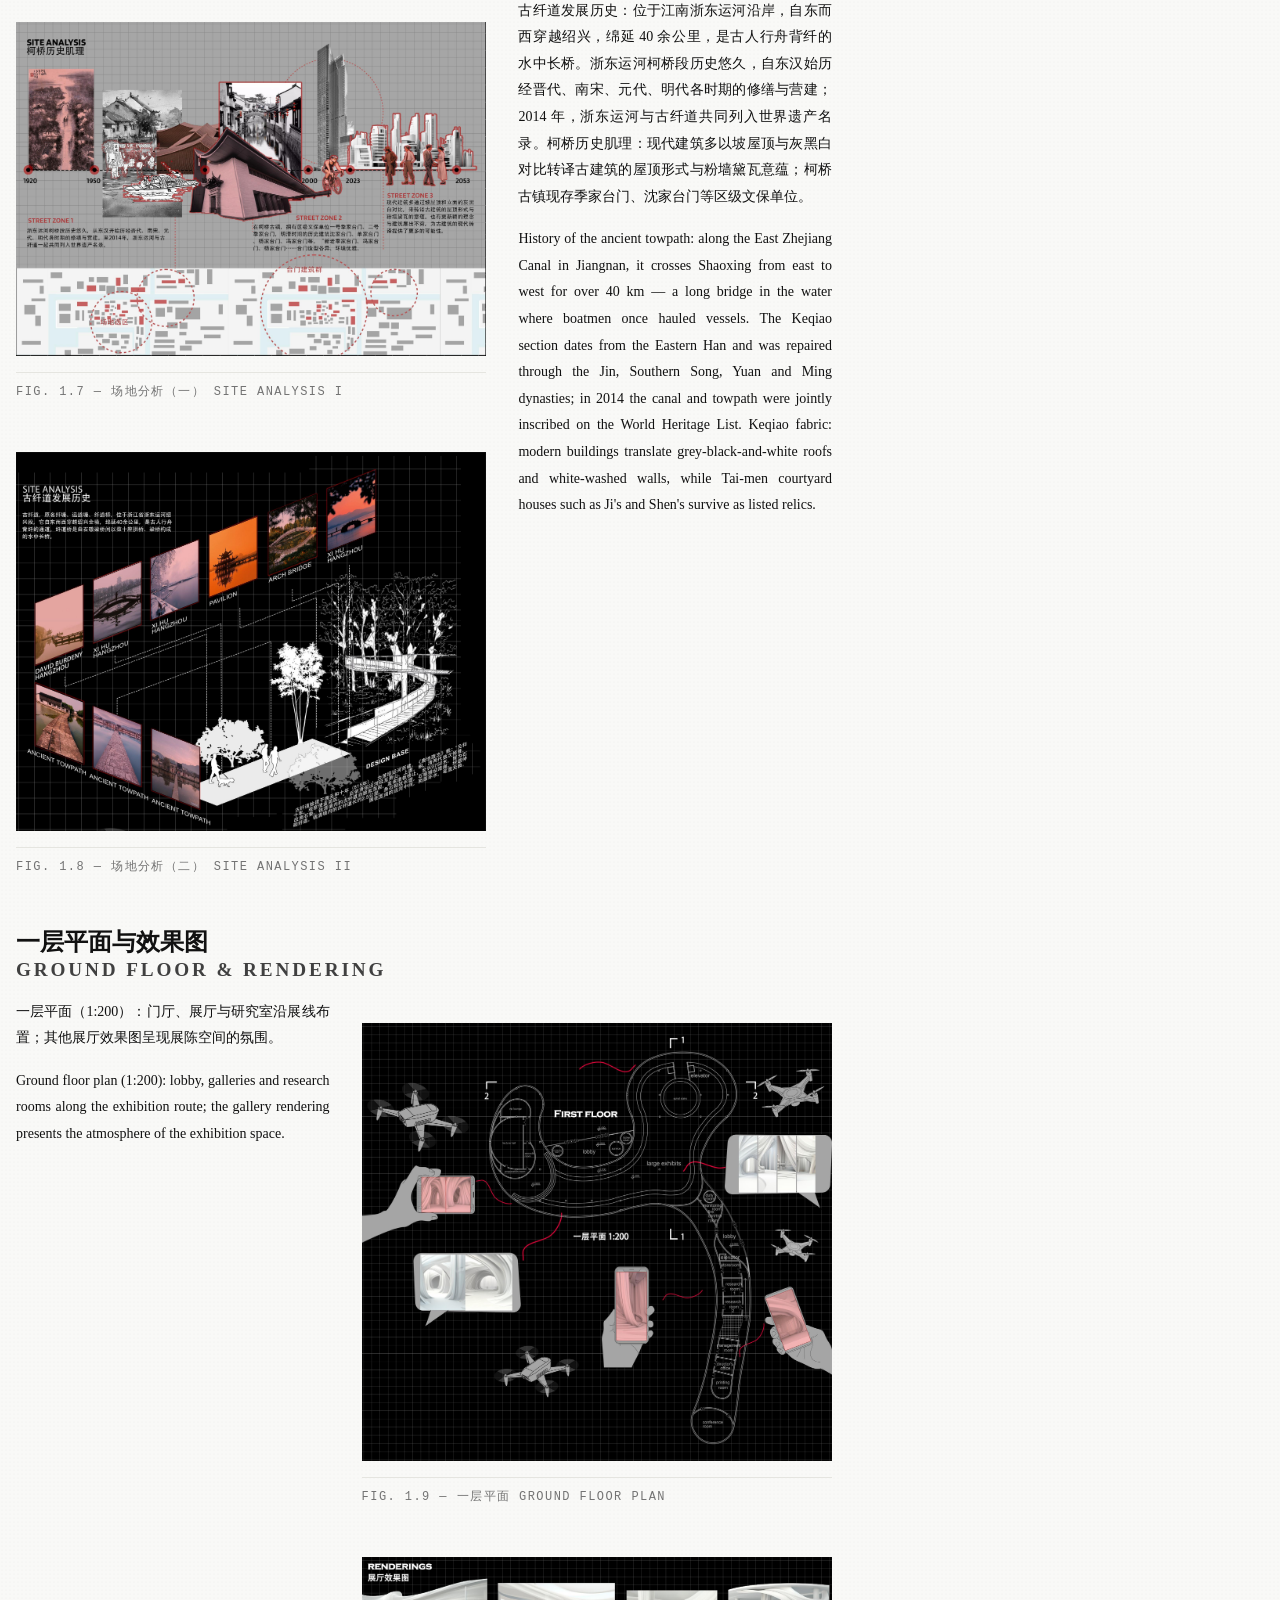
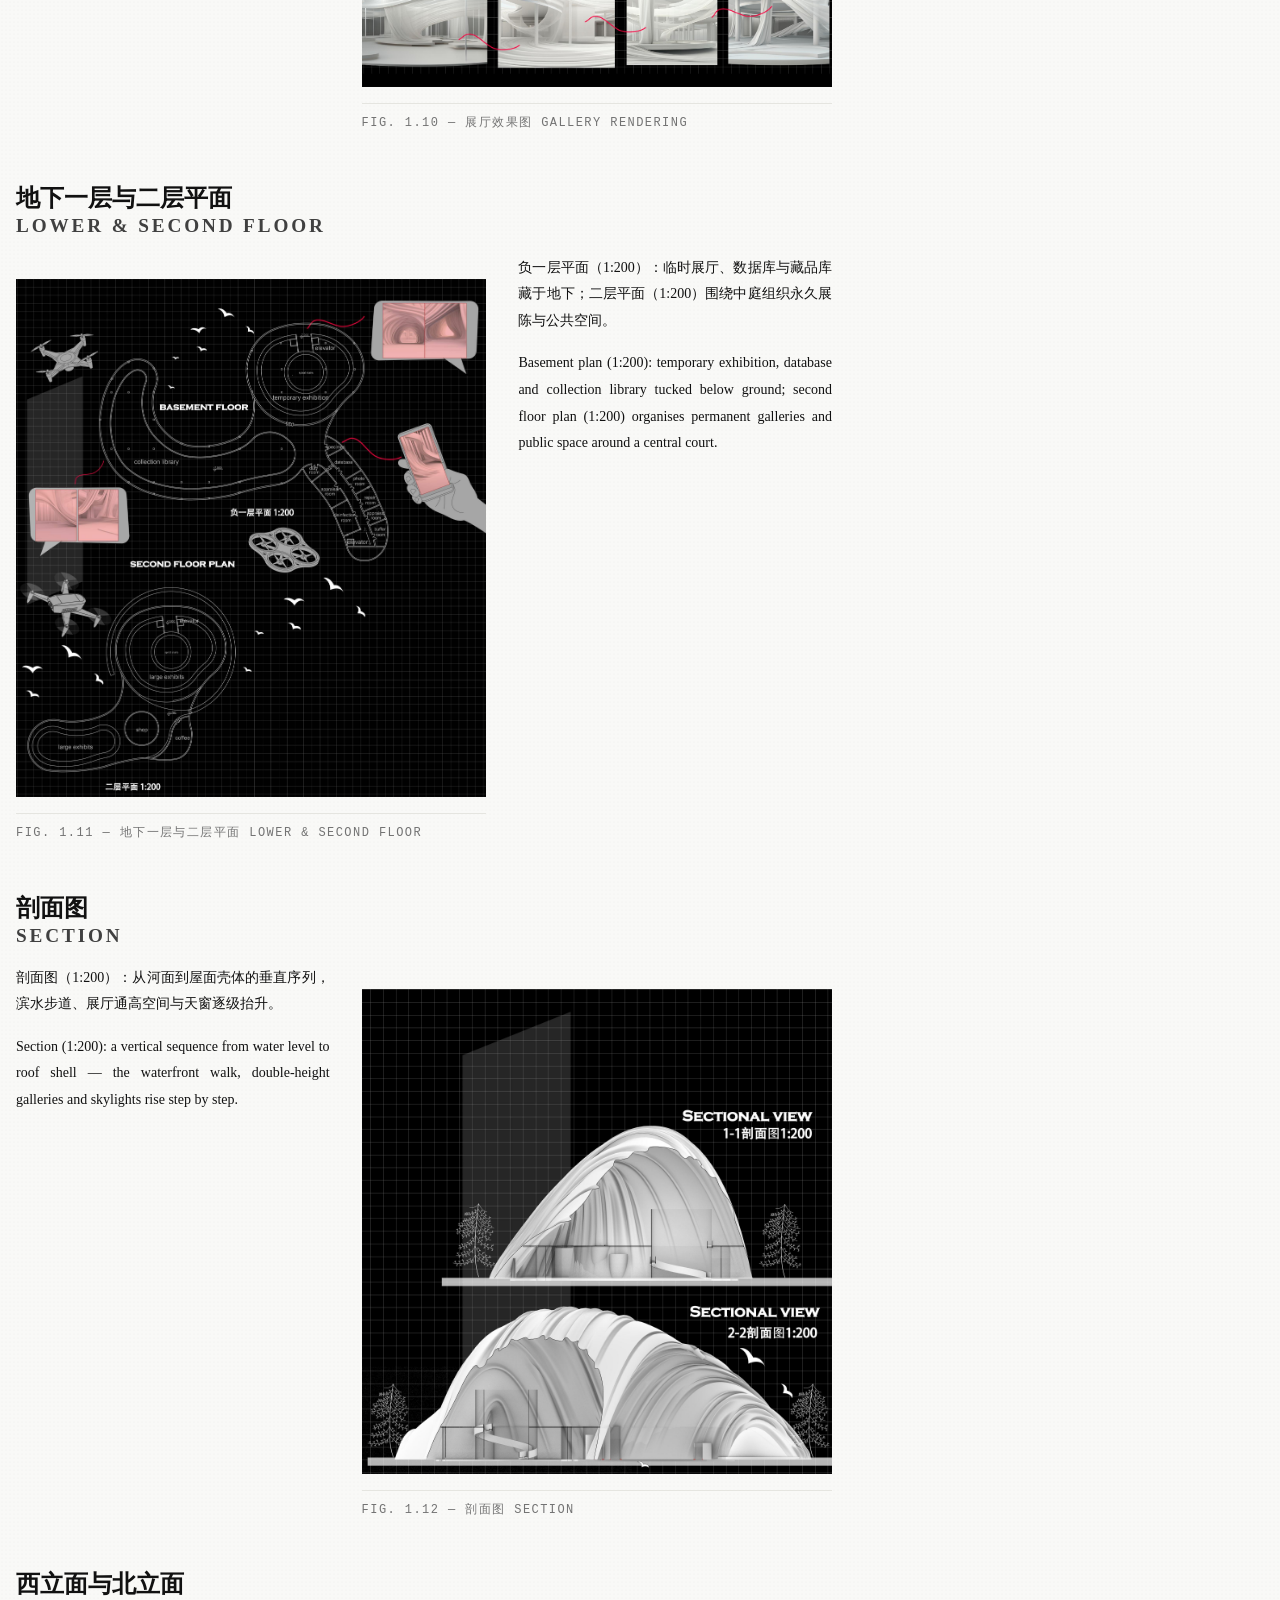
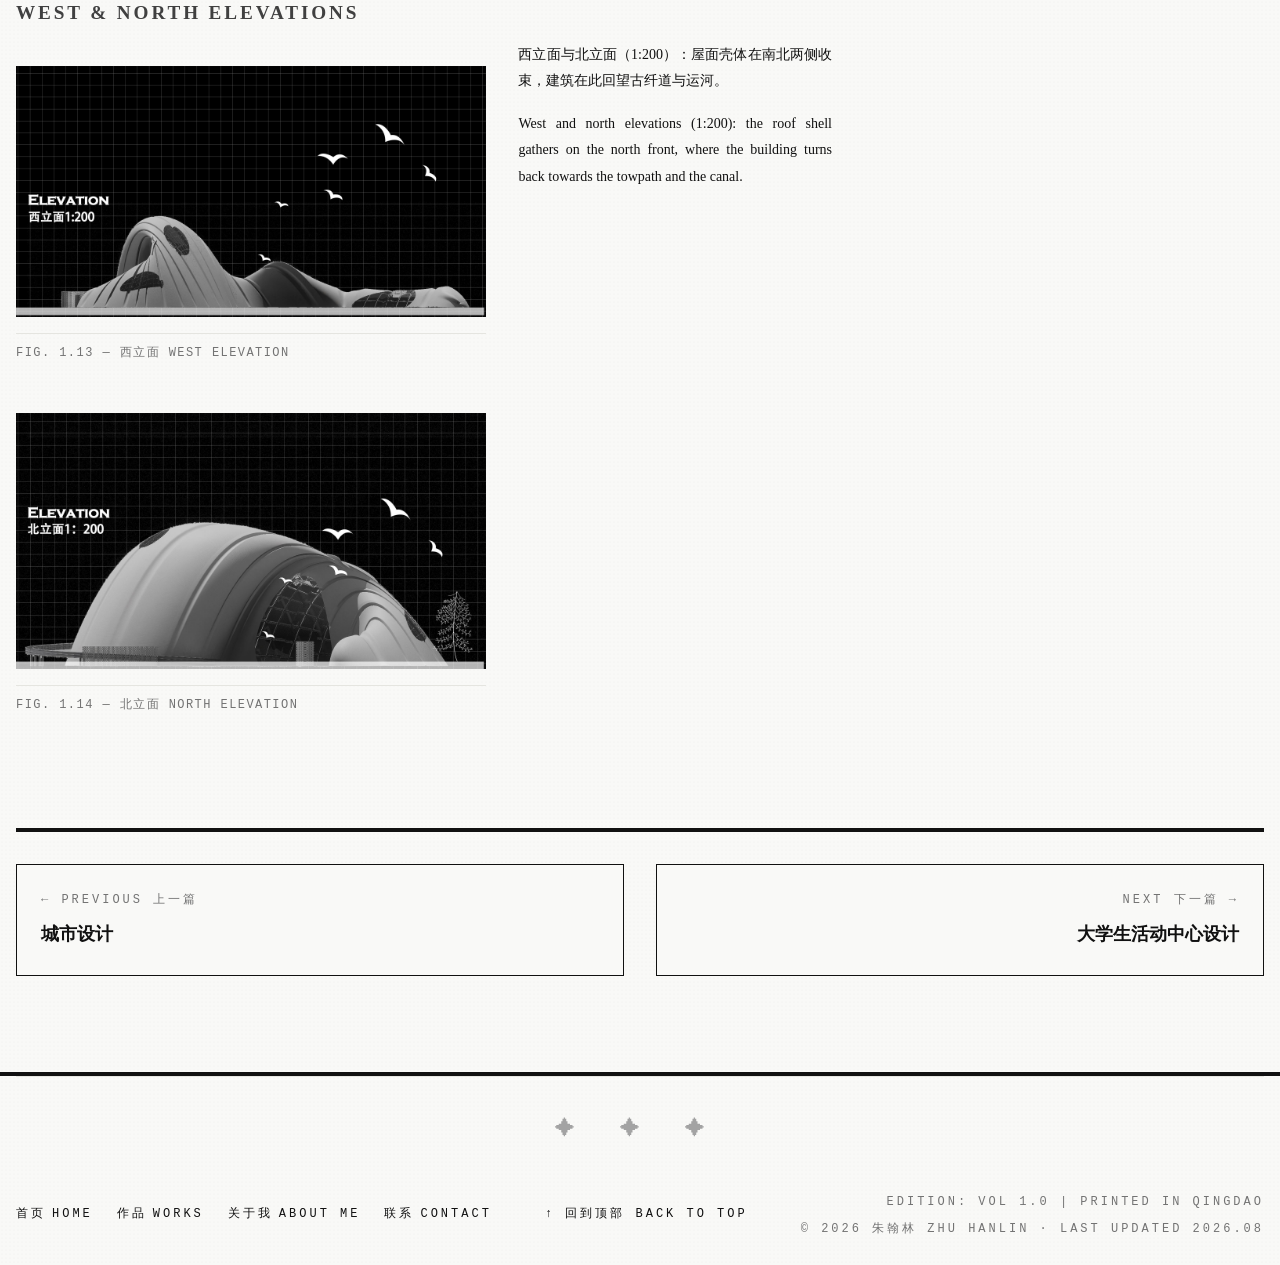
==== commit ad4fac08: "01博物馆配图换新：用户自备小标题配图14张（9组），详情页按新分组重组（设计逻辑/总平面与纹理生成/爆炸结构/场地分析/一层平面与效果图/地下一层与二层平面/剖面图/东西立面）" ====
--- a/project-01.html
+++ b/project-01.html
@@ -84,27 +84,43 @@
           <h3><span class="zh">设计逻辑</span> <span class="h3__en">DESIGN LOGIC</span></h3>
           <div class="article__split">
             <div>
-              <p class="zh">设计逻辑：将场地与建筑在「意象」上融为一体，即「水」——让整个游客游览的过程就如行走在水之上；无论身处场地之中还是建筑之中，都如行走在古纤道之上。图为古纤道改造图与现状图。</p>
-              <p lang="en">Design logic: site and building are fused in one image — water. The visitor's whole route reads as walking upon the water; whether in the field or in the building, one walks the ancient towpath. Shown are the towpath transformation diagram and its present condition.</p>
-            </div>
-            <figure class="fig">
-              <a href="images/project-01/pan-02.jpg" data-lightbox="project-01" data-caption="FIG. 1.2 — 设计逻辑 DESIGN LOGIC">
-                <img src="images/project-01/pan-02.jpg" alt="设计逻辑图" loading="lazy" class="img-newsprint">
-              </a>
-              <figcaption class="fig-caption">FIG. 1.2 — <span class="zh">设计逻辑</span> DESIGN LOGIC</figcaption>
-            </figure>
+              <p class="zh">设计逻辑：将场地与建筑在「意象」上融为一体，即「水」——让整个游客游览的过程就如行走在水之上；无论身处场地之中还是建筑之中，都如行走在古纤道之上。</p>
+              <p lang="en">Design logic: site and building are fused in one image — water. The visitor's whole route reads as walking upon the water; whether in the field or in the building, one walks the ancient towpath.</p>
+            </div>
+            <div class="fig-stack">
+              <figure class="fig">
+                <a href="images/project-01/pan-02.jpg" data-lightbox="project-01" data-caption="FIG. 1.2 — 设计逻辑（一） DESIGN LOGIC I">
+                  <img src="images/project-01/pan-02.jpg" alt="设计逻辑图一" loading="lazy" class="img-newsprint">
+                </a>
+                <figcaption class="fig-caption">FIG. 1.2 — <span class="zh">设计逻辑（一）</span> DESIGN LOGIC I</figcaption>
+              </figure>
+              <figure class="fig">
+                <a href="images/project-01/pan-03.jpg" data-lightbox="project-01" data-caption="FIG. 1.3 — 设计逻辑（二） DESIGN LOGIC II">
+                  <img src="images/project-01/pan-03.jpg" alt="设计逻辑图二" loading="lazy" class="img-newsprint">
+                </a>
+                <figcaption class="fig-caption">FIG. 1.3 — <span class="zh">设计逻辑（二）</span> DESIGN LOGIC II</figcaption>
+              </figure>
+            </div>
           </div>
         </section>
 
         <section id="general-layout">
-          <h3><span class="zh">总体布局与纹理生成</span> <span class="h3__en">GENERAL LAYOUT & WAVE TEXTURE</span></h3>
+          <h3><span class="zh">总平面与纹理生成</span> <span class="h3__en">GENERAL LAYOUT & WAVE TEXTURE</span></h3>
           <div class="article__split article__split--rev">
-            <figure class="fig">
-              <a href="images/project-01/pan-03.jpg" data-lightbox="project-01" data-caption="FIG. 1.3 — 总体布局与纹理生成 GENERAL LAYOUT & WAVE TEXTURE">
-                <img src="images/project-01/pan-03.jpg" alt="总体布局与纹理生成图" loading="lazy" class="img-newsprint">
-              </a>
-              <figcaption class="fig-caption">FIG. 1.3 — <span class="zh">总体布局与纹理生成</span> GENERAL LAYOUT & WAVE TEXTURE</figcaption>
-            </figure>
+            <div class="fig-stack">
+              <figure class="fig">
+                <a href="images/project-01/pan-04.jpg" data-lightbox="project-01" data-caption="FIG. 1.4 — 总平面图 GENERAL LAYOUT">
+                  <img src="images/project-01/pan-04.jpg" alt="总平面图" loading="lazy" class="img-newsprint">
+                </a>
+                <figcaption class="fig-caption">FIG. 1.4 — <span class="zh">总平面图</span> GENERAL LAYOUT</figcaption>
+              </figure>
+              <figure class="fig">
+                <a href="images/project-01/pan-05.jpg" data-lightbox="project-01" data-caption="FIG. 1.5 — 纹理生成 WAVE TEXTURE">
+                  <img src="images/project-01/pan-05.jpg" alt="纹理生成图" loading="lazy" class="img-newsprint">
+                </a>
+                <figcaption class="fig-caption">FIG. 1.5 — <span class="zh">纹理生成</span> WAVE TEXTURE</figcaption>
+              </figure>
+            </div>
             <div>
               <p class="zh">总平面与技术经济指标：建筑密度约 43%。纹理生成逻辑（DESIGN LOGIC 2）：平面与立面的处理以迎合「水」的意象为出发点——立面壳体的形成就是平面之「水」移动的结果。通过调节参数，调整波浪纹理的突出高度与密度，再将调整好的纹理整体流动到建筑曲面上。</p>
               <p lang="en">Master plan with technical-economic indices (site coverage about 43%). Texture logic (Design Logic 2): plan and elevation both follow the image of "water" — the shell facade is the result of the "water" plan in motion. By adjusting parameters, the protrusion height and density of the wave texture are tuned, and the adjusted texture is flowed onto the building surface as a whole.</p>
@@ -116,14 +132,14 @@
           <h3><span class="zh">爆炸结构图</span> <span class="h3__en">EXPLODED STRUCTURE</span></h3>
           <div class="article__split">
             <div>
-              <p class="zh">波浪纹理的迭代优化（DENSITY 2 → 3）：继续调整、优化，直至达到合适的密度与高度，形成最终纹理。爆炸结构图分解出屋面壳体、桁架系统与一层框架系统三个层次。</p>
-              <p lang="en">Iterative refinement of the wave texture (Density 2 → 3): keep adjusting and optimising until an appropriate density and height form the final texture. The exploded structure reveals three layers: roof shell, truss system and first-floor framework system.</p>
+              <p class="zh">爆炸结构图分解出屋面壳体、桁架系统与一层框架系统三个层次，展示波浪纹理屋面与结构的构造关系。</p>
+              <p lang="en">The exploded structure reveals three layers — roof shell, truss system and first-floor framework system — showing how the wave-textured roof meets its structure.</p>
             </div>
             <figure class="fig">
-              <a href="images/project-01/pan-04.jpg" data-lightbox="project-01" data-caption="FIG. 1.4 — 爆炸结构图 EXPLODED STRUCTURE">
-                <img src="images/project-01/pan-04.jpg" alt="爆炸结构图" loading="lazy" class="img-newsprint">
+              <a href="images/project-01/pan-06.jpg" data-lightbox="project-01" data-caption="FIG. 1.6 — 爆炸结构图 EXPLODED STRUCTURE">
+                <img src="images/project-01/pan-06.jpg" alt="爆炸结构图" loading="lazy" class="img-newsprint">
               </a>
-              <figcaption class="fig-caption">FIG. 1.4 — <span class="zh">爆炸结构图</span> EXPLODED STRUCTURE</figcaption>
+              <figcaption class="fig-caption">FIG. 1.6 — <span class="zh">爆炸结构图</span> EXPLODED STRUCTURE</figcaption>
             </figure>
           </div>
         </section>
@@ -131,12 +147,20 @@
         <section id="site-analysis">
           <h3><span class="zh">场地分析</span> <span class="h3__en">SITE ANALYSIS</span></h3>
           <div class="article__split article__split--rev">
-            <figure class="fig">
-              <a href="images/project-01/pan-05.jpg" data-lightbox="project-01" data-caption="FIG. 1.5 — 场地分析 SITE ANALYSIS">
-                <img src="images/project-01/pan-05.jpg" alt="场地分析图" loading="lazy" class="img-newsprint">
-              </a>
-              <figcaption class="fig-caption">FIG. 1.5 — <span class="zh">场地分析</span> SITE ANALYSIS</figcaption>
-            </figure>
+            <div class="fig-stack">
+              <figure class="fig">
+                <a href="images/project-01/pan-07.jpg" data-lightbox="project-01" data-caption="FIG. 1.7 — 场地分析（一） SITE ANALYSIS I">
+                  <img src="images/project-01/pan-07.jpg" alt="场地分析图一" loading="lazy" class="img-newsprint">
+                </a>
+                <figcaption class="fig-caption">FIG. 1.7 — <span class="zh">场地分析（一）</span> SITE ANALYSIS I</figcaption>
+              </figure>
+              <figure class="fig">
+                <a href="images/project-01/pan-08.jpg" data-lightbox="project-01" data-caption="FIG. 1.8 — 场地分析（二） SITE ANALYSIS II">
+                  <img src="images/project-01/pan-08.jpg" alt="场地分析图二" loading="lazy" class="img-newsprint">
+                </a>
+                <figcaption class="fig-caption">FIG. 1.8 — <span class="zh">场地分析（二）</span> SITE ANALYSIS II</figcaption>
+              </figure>
+            </div>
             <div>
               <p class="zh">古纤道发展历史：位于江南浙东运河沿岸，自东而西穿越绍兴，绵延 40 余公里，是古人行舟背纤的水中长桥。浙东运河柯桥段历史悠久，自东汉始历经晋代、南宋、元代、明代各时期的修缮与营建；2014 年，浙东运河与古纤道共同列入世界遗产名录。柯桥历史肌理：现代建筑多以坡屋顶与灰黑白对比转译古建筑的屋顶形式与粉墙黛瓦意蕴；柯桥古镇现存季家台门、沈家台门等区级文保单位。</p>
               <p lang="en">History of the ancient towpath: along the East Zhejiang Canal in Jiangnan, it crosses Shaoxing from east to west for over 40 km — a long bridge in the water where boatmen once hauled vessels. The Keqiao section dates from the Eastern Han and was repaired through the Jin, Southern Song, Yuan and Ming dynasties; in 2014 the canal and towpath were jointly inscribed on the World Heritage List. Keqiao fabric: modern buildings translate grey-black-and-white roofs and white-washed walls, while Tai-men courtyard houses such as Ji's and Shen's survive as listed relics.</p>
@@ -145,29 +169,37 @@
         </section>
 
         <section id="plans">
-          <h3><span class="zh">一层平面与西立面</span> <span class="h3__en">GROUND FLOOR & WEST ELEVATION</span></h3>
+          <h3><span class="zh">一层平面与效果图</span> <span class="h3__en">GROUND FLOOR & RENDERING</span></h3>
           <div class="article__split">
             <div>
-              <p class="zh">一层平面（1:200）：门厅、展厅与研究室沿展线布置，西立面（1:200）随屋面壳体起伏。附展厅效果图。</p>
-              <p lang="en">Ground floor plan (1:200): lobby, galleries and research rooms along the exhibition route; the west elevation (1:200) rises and falls with the roof shell. With a gallery rendering.</p>
-            </div>
-            <figure class="fig">
-              <a href="images/project-01/pan-06.jpg" data-lightbox="project-01" data-caption="FIG. 1.6 — 一层平面与西立面 GROUND FLOOR & WEST ELEVATION">
-                <img src="images/project-01/pan-06.jpg" alt="一层平面图与西立面图" loading="lazy" class="img-newsprint">
-              </a>
-              <figcaption class="fig-caption">FIG. 1.6 — <span class="zh">一层平面与西立面</span> GROUND FLOOR & WEST ELEVATION</figcaption>
-            </figure>
+              <p class="zh">一层平面（1:200）：门厅、展厅与研究室沿展线布置；其他展厅效果图呈现展陈空间的氛围。</p>
+              <p lang="en">Ground floor plan (1:200): lobby, galleries and research rooms along the exhibition route; the gallery rendering presents the atmosphere of the exhibition space.</p>
+            </div>
+            <div class="fig-stack">
+              <figure class="fig">
+                <a href="images/project-01/pan-09.jpg" data-lightbox="project-01" data-caption="FIG. 1.9 — 一层平面 GROUND FLOOR PLAN">
+                  <img src="images/project-01/pan-09.jpg" alt="一层平面图" loading="lazy" class="img-newsprint">
+                </a>
+                <figcaption class="fig-caption">FIG. 1.9 — <span class="zh">一层平面</span> GROUND FLOOR PLAN</figcaption>
+              </figure>
+              <figure class="fig">
+                <a href="images/project-01/pan-10.jpg" data-lightbox="project-01" data-caption="FIG. 1.10 — 展厅效果图 GALLERY RENDERING">
+                  <img src="images/project-01/pan-10.jpg" alt="展厅效果图" loading="lazy" class="img-newsprint">
+                </a>
+                <figcaption class="fig-caption">FIG. 1.10 — <span class="zh">展厅效果图</span> GALLERY RENDERING</figcaption>
+              </figure>
+            </div>
           </div>
         </section>
 
         <section id="renderings">
-          <h3><span class="zh">地下层与二层平面</span> <span class="h3__en">LOWER & SECOND FLOOR</span></h3>
+          <h3><span class="zh">地下一层与二层平面</span> <span class="h3__en">LOWER & SECOND FLOOR</span></h3>
           <div class="article__split article__split--rev">
             <figure class="fig">
-              <a href="images/project-01/pan-07.jpg" data-lightbox="project-01" data-caption="FIG. 1.7 — 地下层与二层平面 LOWER & SECOND FLOOR">
-                <img src="images/project-01/pan-07.jpg" alt="负一层与二层平面图" loading="lazy" class="img-newsprint">
+              <a href="images/project-01/pan-11.jpg" data-lightbox="project-01" data-caption="FIG. 1.11 — 地下一层与二层平面 LOWER & SECOND FLOOR">
+                <img src="images/project-01/pan-11.jpg" alt="地下一层与二层平面图" loading="lazy" class="img-newsprint">
               </a>
-              <figcaption class="fig-caption">FIG. 1.7 — <span class="zh">地下层与二层平面</span> LOWER & SECOND FLOOR</figcaption>
+              <figcaption class="fig-caption">FIG. 1.11 — <span class="zh">地下一层与二层平面</span> LOWER & SECOND FLOOR</figcaption>
             </figure>
             <div>
               <p class="zh">负一层平面（1:200）：临时展厅、数据库与藏品库藏于地下；二层平面（1:200）围绕中庭组织永久展陈与公共空间。</p>
@@ -176,19 +208,43 @@
           </div>
         </section>
 
+        <section id="sections-view">
+          <h3><span class="zh">剖面图</span> <span class="h3__en">SECTION</span></h3>
+          <div class="article__split">
+            <div>
+              <p class="zh">剖面图（1:200）：从河面到屋面壳体的垂直序列，滨水步道、展厅通高空间与天窗逐级抬升。</p>
+              <p lang="en">Section (1:200): a vertical sequence from water level to roof shell — the waterfront walk, double-height galleries and skylights rise step by step.</p>
+            </div>
+            <figure class="fig">
+              <a href="images/project-01/pan-12.jpg" data-lightbox="project-01" data-caption="FIG. 1.12 — 剖面图 SECTION">
+                <img src="images/project-01/pan-12.jpg" alt="剖面图" loading="lazy" class="img-newsprint">
+              </a>
+              <figcaption class="fig-caption">FIG. 1.12 — <span class="zh">剖面图</span> SECTION</figcaption>
+            </figure>
+          </div>
+        </section>
+
         <section id="details">
-          <h3><span class="zh">永久展厅与北立面</span> <span class="h3__en">PERMANENT GALLERY & NORTH ELEVATION</span></h3>
-          <div class="article__split">
-            <div>
-              <p class="zh">永久展厅与北立面（1:200）：高大的展陈空间收束于北侧立面，屋面壳体在此回望古纤道与运河。</p>
-              <p lang="en">Permanent gallery with north elevation (1:200): tall exhibition space is gathered on the north front, where the roof shell turns back towards the towpath and the canal.</p>
-            </div>
-            <figure class="fig">
-              <a href="images/project-01/pan-08.jpg" data-lightbox="project-01" data-caption="FIG. 1.8 — 永久展厅与北立面 PERMANENT GALLERY & NORTH ELEVATION">
-                <img src="images/project-01/pan-08.jpg" alt="永久展厅与北立面图" loading="lazy" class="img-newsprint">
-              </a>
-              <figcaption class="fig-caption">FIG. 1.8 — <span class="zh">永久展厅与北立面</span> PERMANENT GALLERY & NORTH ELEVATION</figcaption>
-            </figure>
+          <h3><span class="zh">西立面与北立面</span> <span class="h3__en">WEST & NORTH ELEVATIONS</span></h3>
+          <div class="article__split article__split--rev">
+            <div class="fig-stack">
+              <figure class="fig">
+                <a href="images/project-01/pan-13.jpg" data-lightbox="project-01" data-caption="FIG. 1.13 — 西立面 WEST ELEVATION">
+                  <img src="images/project-01/pan-13.jpg" alt="西立面图" loading="lazy" class="img-newsprint">
+                </a>
+                <figcaption class="fig-caption">FIG. 1.13 — <span class="zh">西立面</span> WEST ELEVATION</figcaption>
+              </figure>
+              <figure class="fig">
+                <a href="images/project-01/pan-14.jpg" data-lightbox="project-01" data-caption="FIG. 1.14 — 北立面 NORTH ELEVATION">
+                  <img src="images/project-01/pan-14.jpg" alt="北立面图" loading="lazy" class="img-newsprint">
+                </a>
+                <figcaption class="fig-caption">FIG. 1.14 — <span class="zh">北立面</span> NORTH ELEVATION</figcaption>
+              </figure>
+            </div>
+            <div>
+              <p class="zh">西立面与北立面（1:200）：屋面壳体在南北两侧收束，建筑在此回望古纤道与运河。</p>
+              <p lang="en">West and north elevations (1:200): the roof shell gathers on the north front, where the building turns back towards the towpath and the canal.</p>
+            </div>
           </div>
         </section>
 
@@ -210,12 +266,13 @@
             <li><a href="#abstract"><span class="toc__num">01</span> <span class="zh">设计说明</span> STATEMENT</a></li>
             <li><a href="#rendering"><span class="toc__num">02</span> <span class="zh">主效果图</span> RENDERING</a></li>
             <li><a href="#design-logic"><span class="toc__num">03</span> <span class="zh">设计逻辑</span> DESIGN LOGIC</a></li>
-            <li><a href="#general-layout"><span class="toc__num">04</span> <span class="zh">总体布局与纹理生成</span> GENERAL LAYOUT & WAVE TEXTURE</a></li>
+            <li><a href="#general-layout"><span class="toc__num">04</span> <span class="zh">总平面与纹理生成</span> GENERAL LAYOUT & WAVE TEXTURE</a></li>
             <li><a href="#exploded-view"><span class="toc__num">05</span> <span class="zh">爆炸结构图</span> EXPLODED STRUCTURE</a></li>
             <li><a href="#site-analysis"><span class="toc__num">06</span> <span class="zh">场地分析</span> SITE ANALYSIS</a></li>
-            <li><a href="#plans"><span class="toc__num">07</span> <span class="zh">一层平面与西立面</span> GROUND FLOOR & WEST ELEVATION</a></li>
-            <li><a href="#renderings"><span class="toc__num">08</span> <span class="zh">地下层与二层平面</span> LOWER & SECOND FLOOR</a></li>
-            <li><a href="#details"><span class="toc__num">09</span> <span class="zh">永久展厅与北立面</span> PERMANENT GALLERY & NORTH ELEVATION</a></li>
+            <li><a href="#plans"><span class="toc__num">07</span> <span class="zh">一层平面与效果图</span> GROUND FLOOR & RENDERING</a></li>
+            <li><a href="#renderings"><span class="toc__num">08</span> <span class="zh">地下一层与二层平面</span> LOWER & SECOND FLOOR</a></li>
+            <li><a href="#sections-view"><span class="toc__num">09</span> <span class="zh">剖面图</span> SECTION</a></li>
+            <li><a href="#details"><span class="toc__num">10</span> <span class="zh">西立面与北立面</span> WEST & NORTH ELEVATIONS</a></li>
           </ol>
         </div>
         <div class="side-box">
--- a/css/styles.css
+++ b/css/styles.css
@@ -273,6 +273,7 @@
   55%, 100% { transform: translateX(130%) skewX(-12deg); }
 }
 .hero__title {
+  position: relative; z-index: 2; /* 标题盖在旋转线层之上 */
   font-family: var(--f-display); font-weight: 900;
   font-size: var(--fs-hero); line-height: 1.05; letter-spacing: -.01em;
   white-space: nowrap; /* 中文主标题强制一行（用户要求） */
@@ -283,6 +284,18 @@
   -webkit-text-fill-color: transparent; color: transparent;
   animation: hero-light 7s ease-in-out infinite;
 }
+/* 标题背景：横向移动的线条（用户 2026-08-20 定稿：Canvas 绘制，JS 驱动；inset 上下各扩展 60%，覆盖整个标题文案区） */
+.hero__mobius { position: absolute; inset: -60% 0; z-index: 1; width: 100%; pointer-events: none; }
+/* 主标题关键词：悬停/聚焦红下划线（联动下方简介对应段落放大；下划线与文字留出间距） */
+.hero__kw { cursor: pointer; }
+.hero__kw:hover, .hero__kw:focus-visible { text-decoration: underline; text-decoration-color: var(--c-accent); text-decoration-thickness: 3px; text-underline-offset: .3em; }
+/* 简介中与关键词对应的段落：高亮时放大 1.3 倍＋红色下划线（用户 2026-08-20） */
+.intro-kw { transition: font-size var(--dur) var(--ease); }
+.intro-kw.is-hl {
+  font-size: 1.3em;
+  text-decoration: underline; text-decoration-color: var(--c-accent);
+  text-decoration-thickness: 3px; text-underline-offset: .3em;
+}
 @keyframes hero-light {
   0%, 100% { background-position: 120% 0; }
   50% { background-position: -20% 0; }
@@ -304,7 +317,7 @@
   }
 }
 .hero__intro { margin-top: var(--sp-4); max-width: 46em; text-align: justify; }
-.hero__intro-en { margin-top: var(--sp-3); max-width: 46em; }
+.hero__intro-en { margin-top: var(--sp-3); max-width: 46em; font-size: .875em; color: var(--c-n700); } /* 英文简介缩小字号＋灰色调，作报纸式次级文案（用户 2026-08-20） */
 .hero__aside { border-left: var(--bd); padding-left: var(--sp-3); position: relative; z-index: 1; } /* 头像置顶于背景网格线之上 */
 .hero__facts { margin-top: var(--sp-3); }
 .hero__facts dd { font-family: var(--f-mono); font-weight: 700; }
@@ -406,6 +419,9 @@
 /* ---------- 15. 联系 ---------- */
 .contact__table { margin-bottom: var(--sp-4); }
 .contact__table dd { font-family: var(--f-mono); }
+/* 联系方式值左对齐，不顶到右侧分界线（用户 2026-08-20） */
+.contact__table > div { justify-content: flex-start; }
+.contact__table dd { text-align: left; margin-left: var(--sp-3); }
 .contact__social {
   border-left: var(--bd); padding-left: var(--sp-3);
   display: flex; flex-direction: column; gap: var(--sp-2);
@@ -469,6 +485,7 @@
 }
 .article p { text-align: justify; margin-bottom: var(--sp-2); }
 /* 图文分栏：图片列更大（用户 2026-08-19 要求放大图片） */
+.fig-stack { display: flex; flex-direction: column; gap: var(--sp-3); } /* 一组多张配图（用户 2026-08-20 小标题配图） */
 .article__split { display: grid; grid-template-columns: 2fr 3fr; gap: var(--sp-4); align-items: start; }
 .article__split--rev { grid-template-columns: 3fr 2fr; }
 .article__figs-2 { display: grid; grid-template-columns: 1fr 1fr; gap: var(--sp-4); }
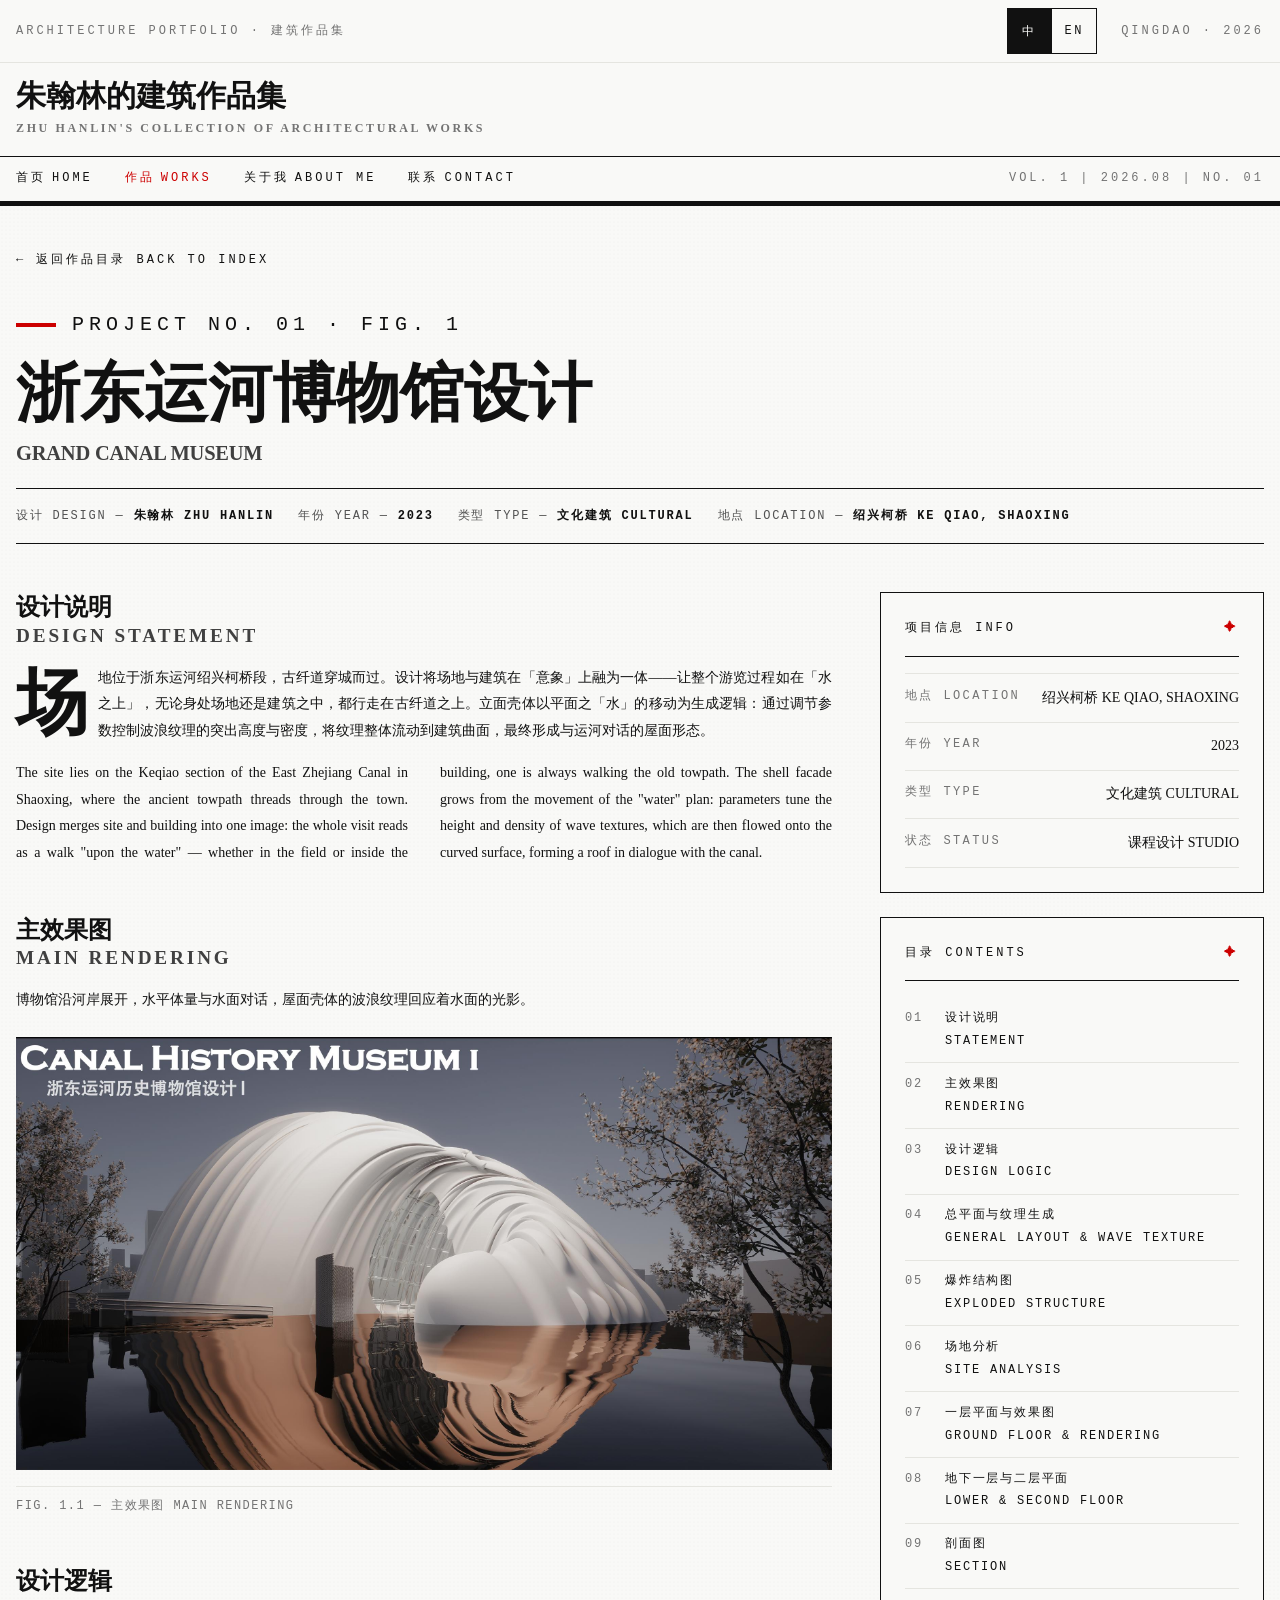
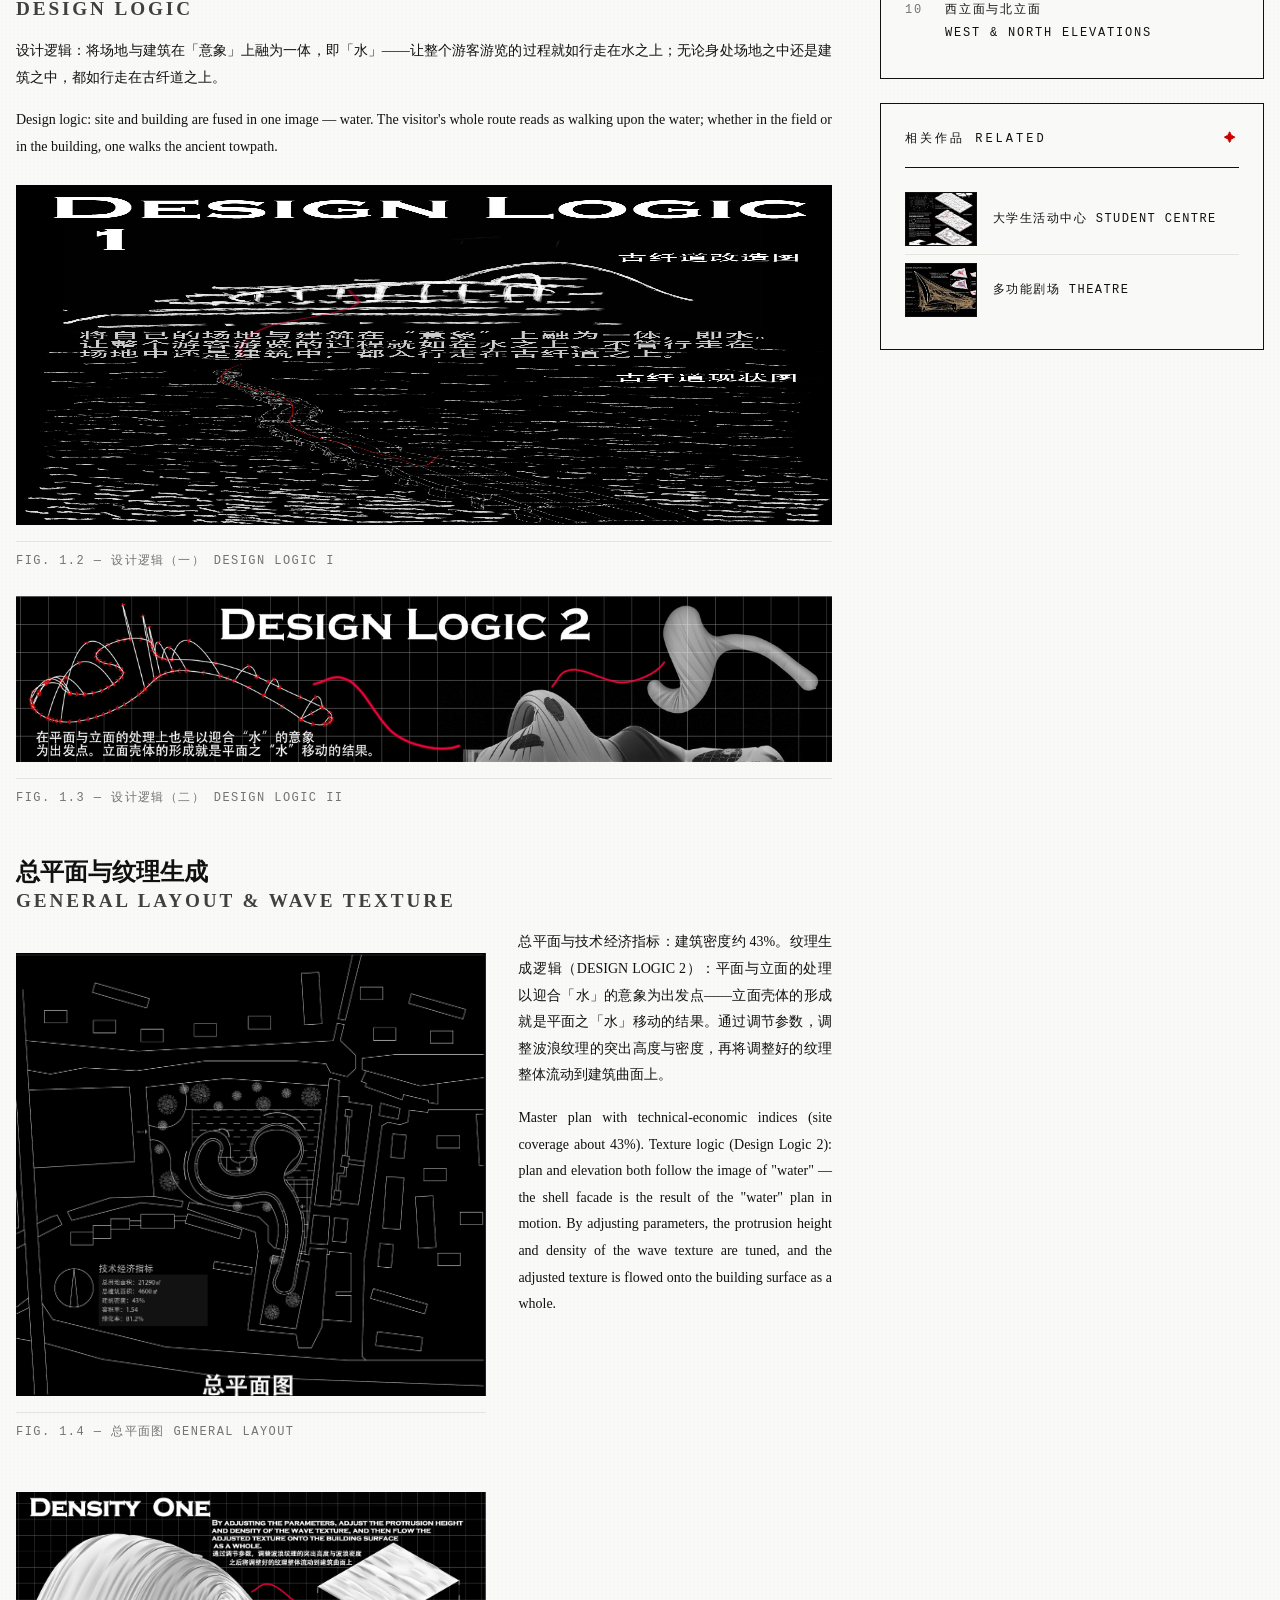
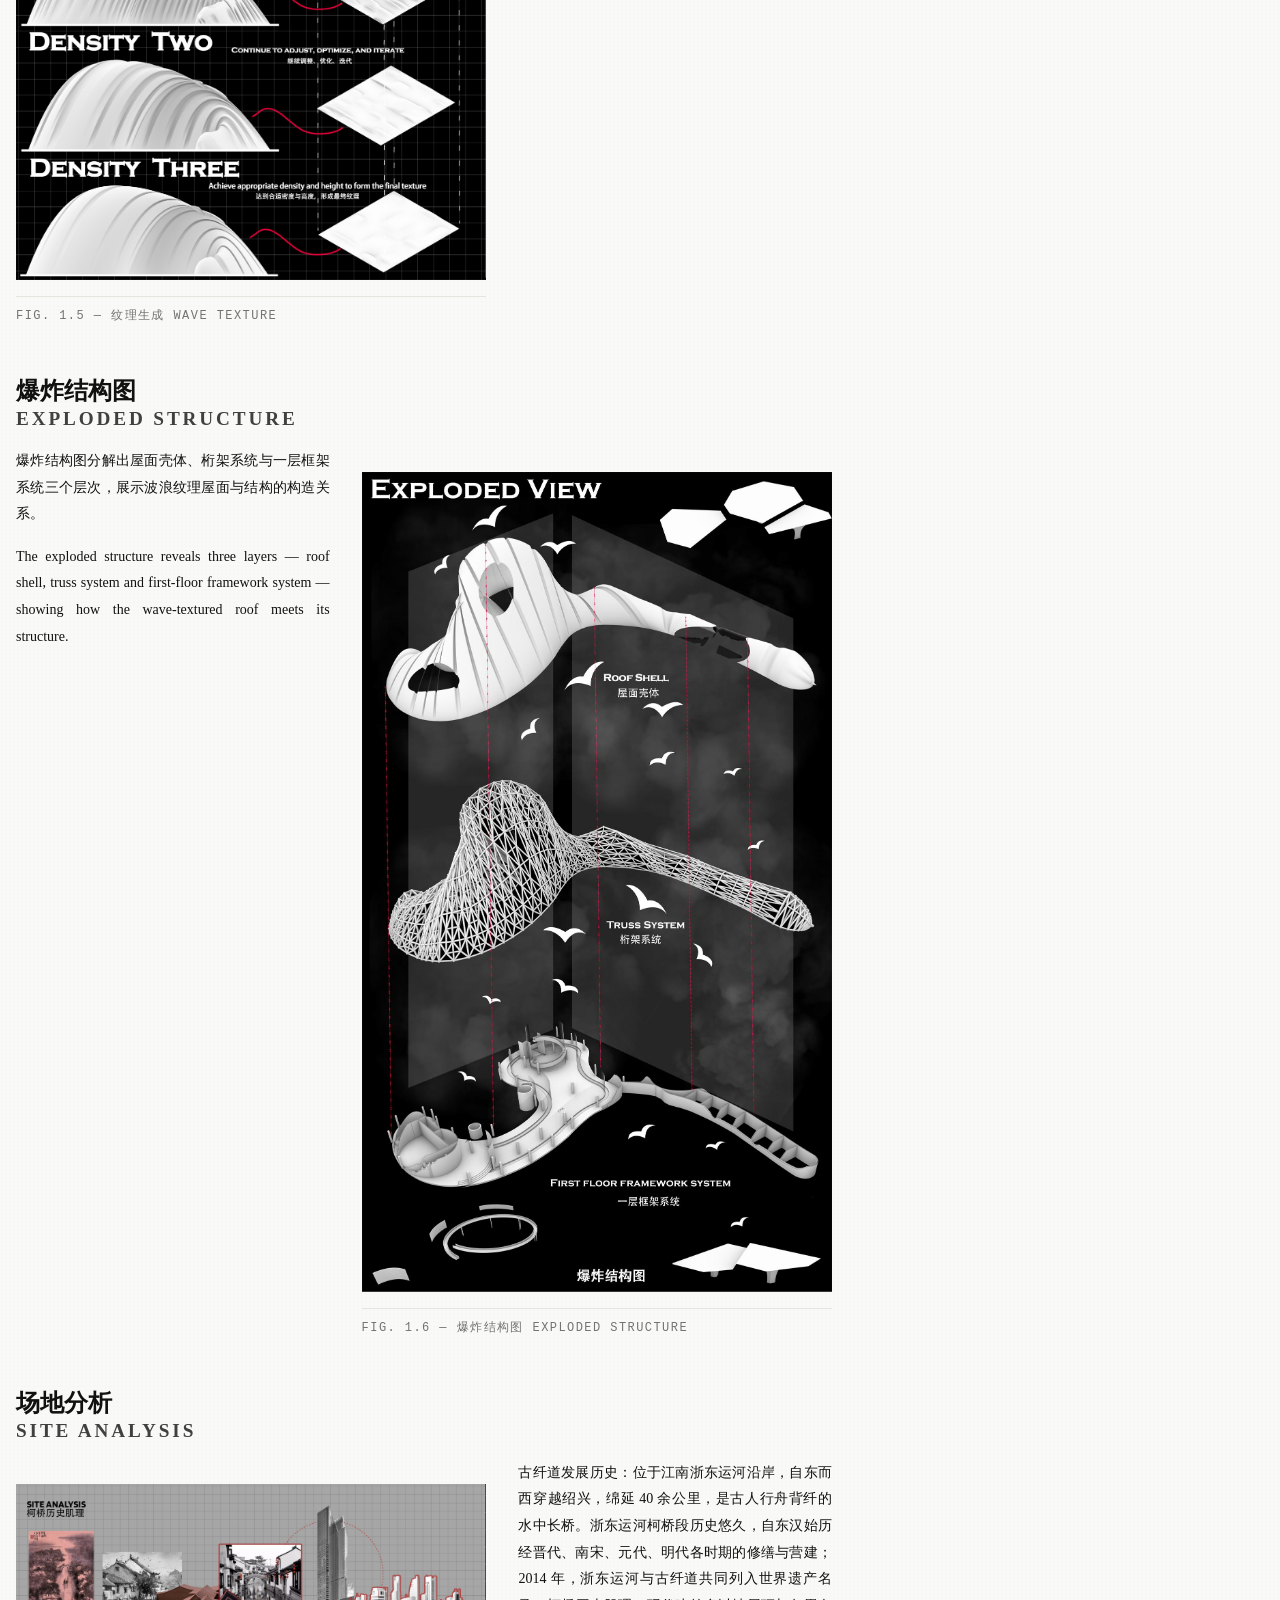
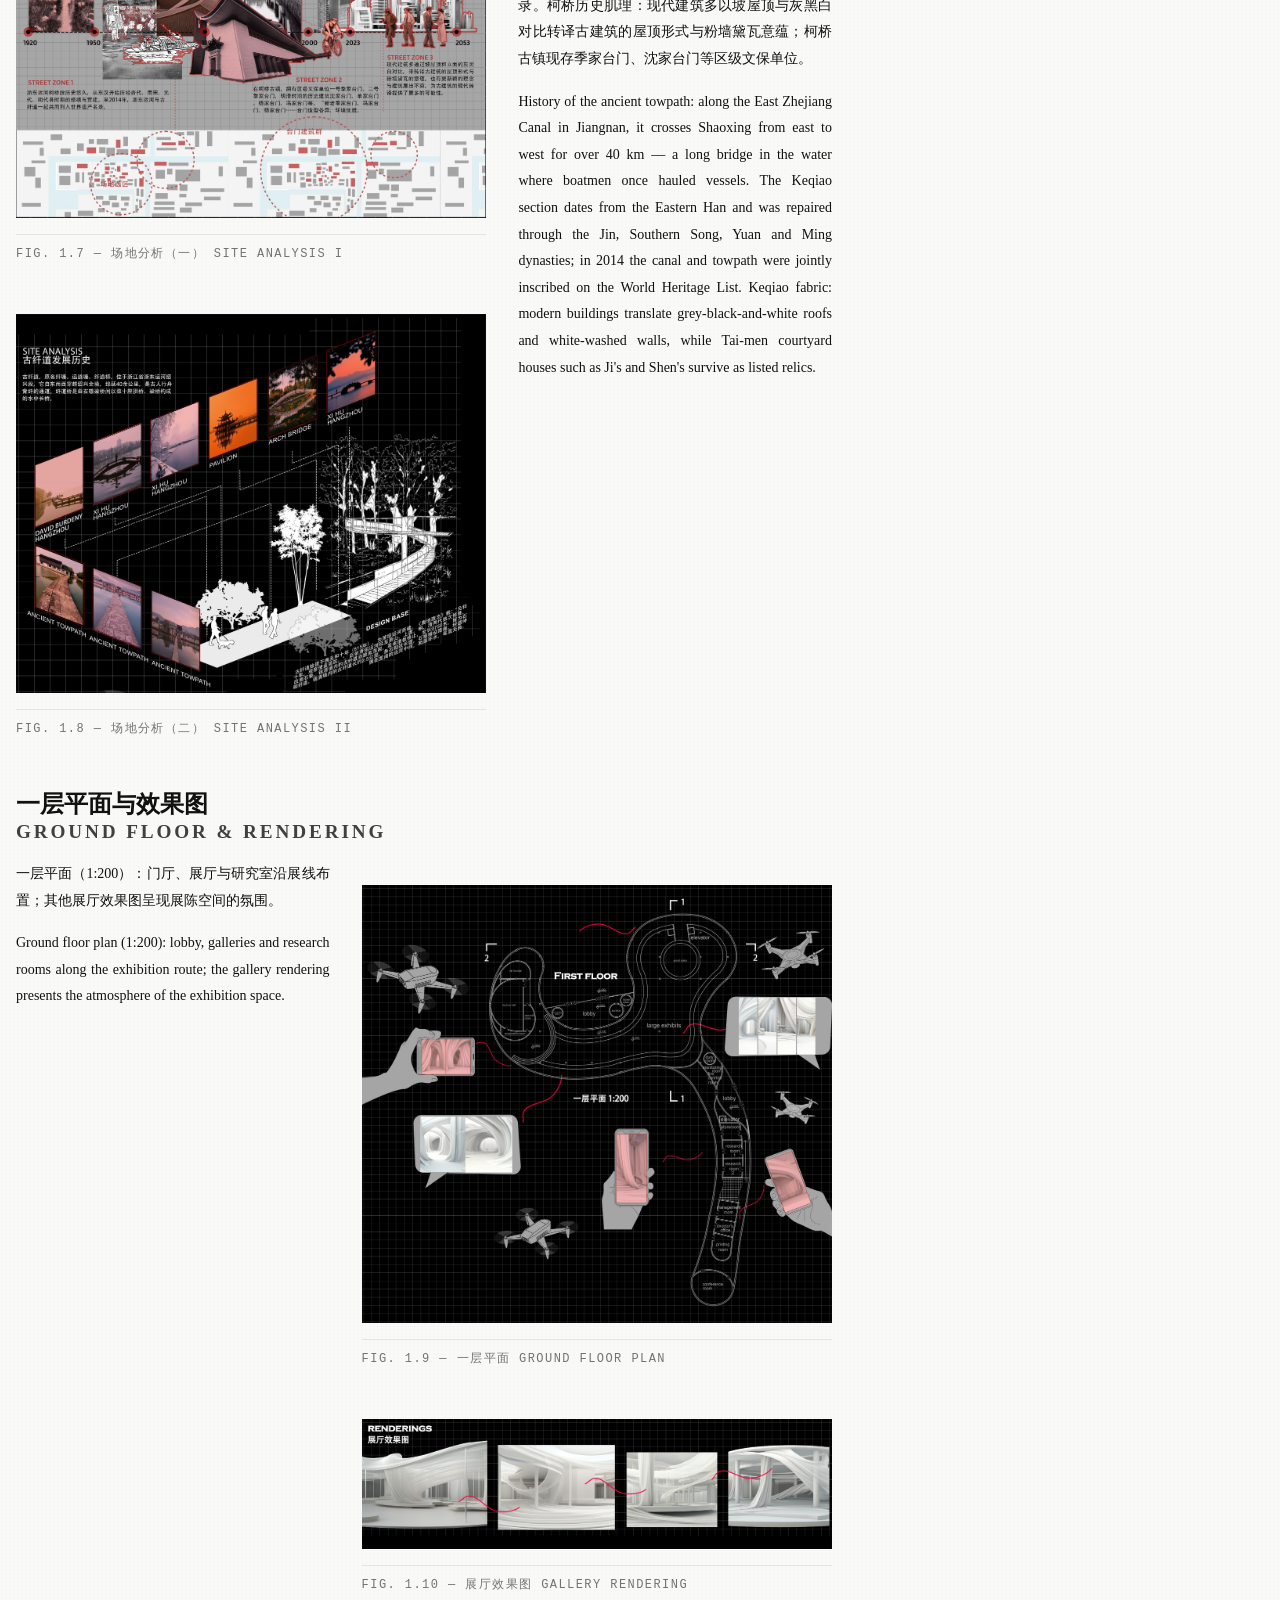
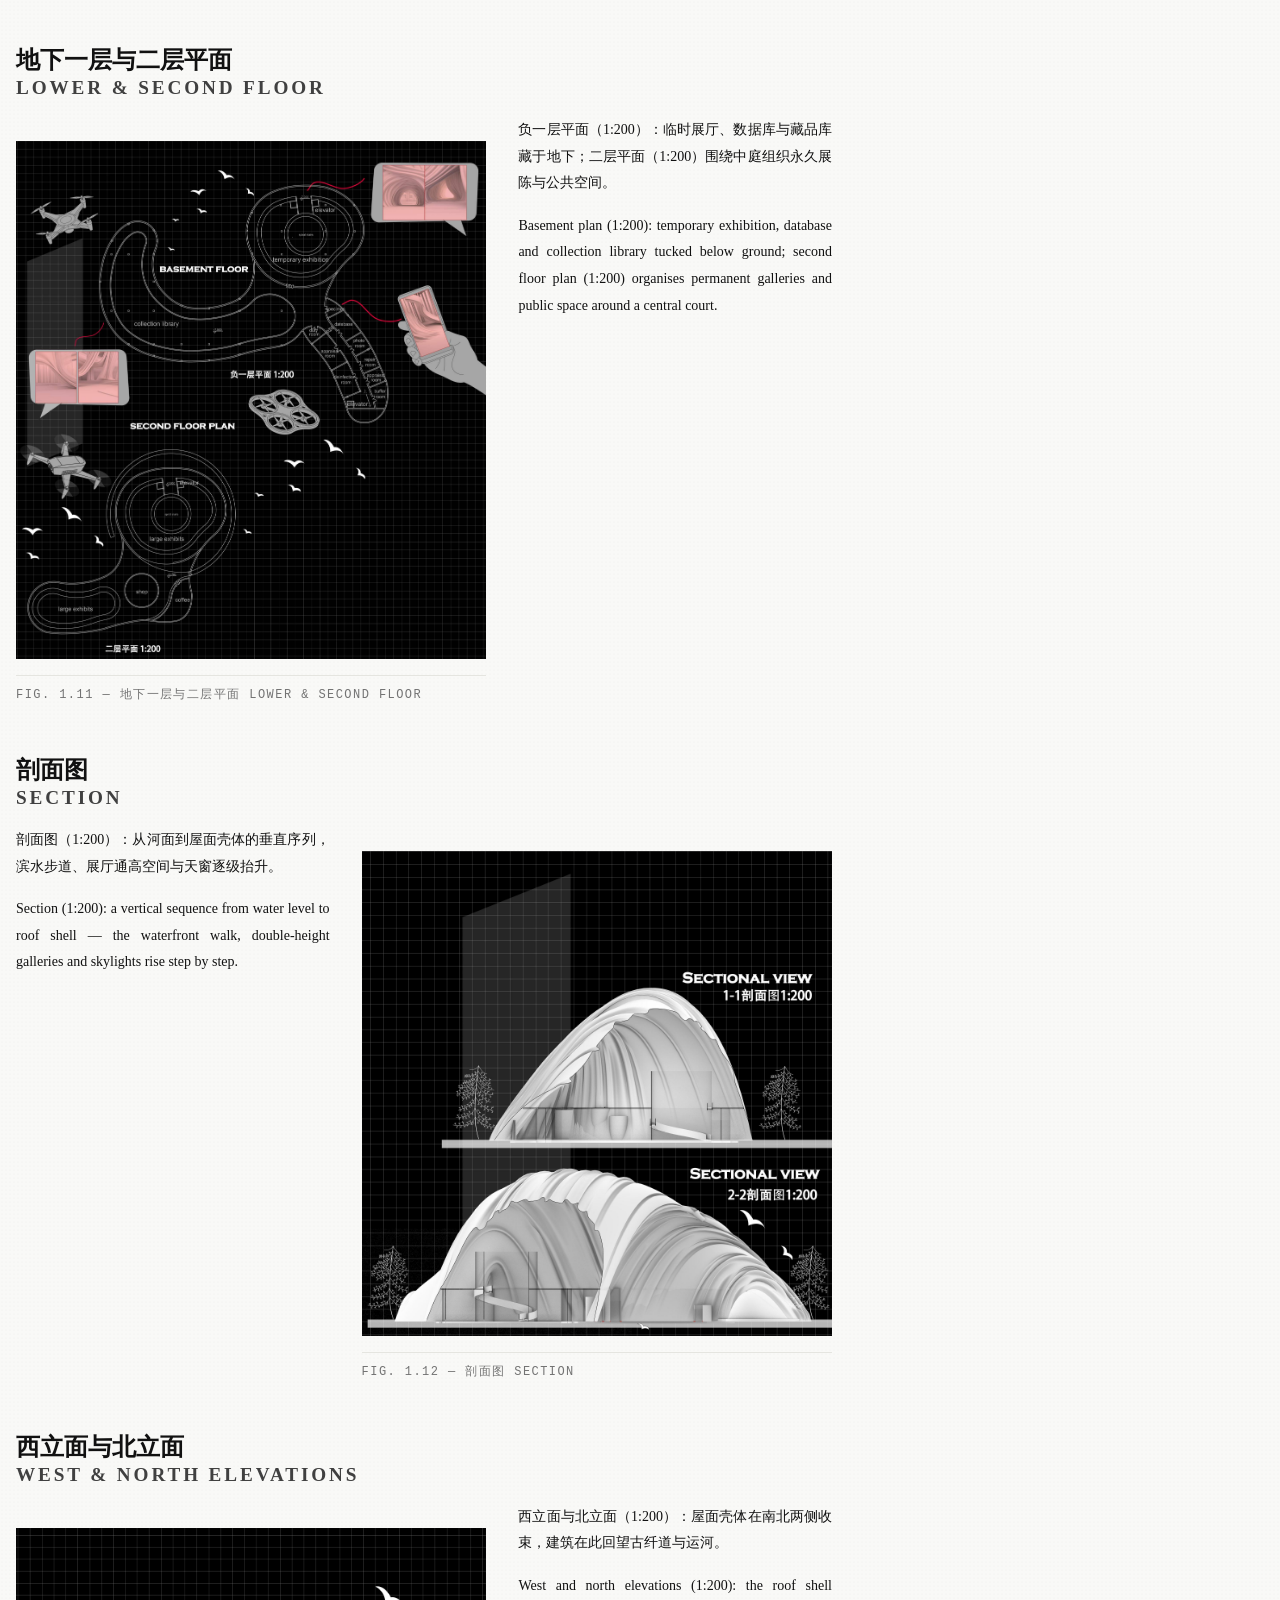
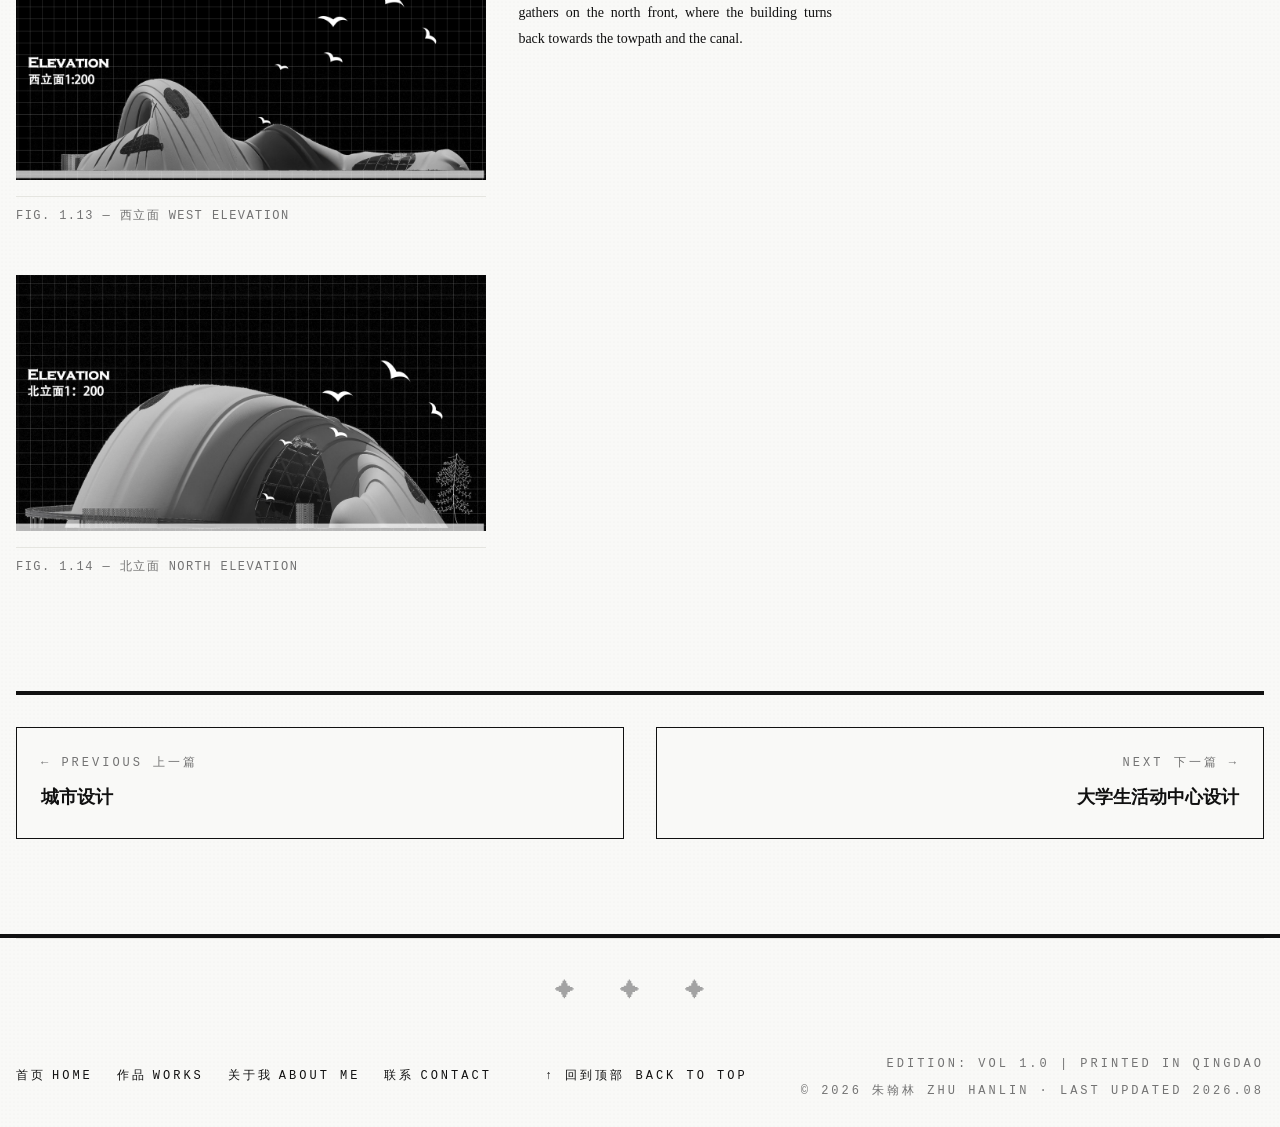
==== commit 6ecba514: "设计逻辑组排版调整：逻辑1竖图限高340px居中缩小、逻辑2改通栏全宽大图" ====
--- a/project-01.html
+++ b/project-01.html
@@ -82,26 +82,20 @@
 
         <section id="design-logic">
           <h3><span class="zh">设计逻辑</span> <span class="h3__en">DESIGN LOGIC</span></h3>
-          <div class="article__split">
-            <div>
-              <p class="zh">设计逻辑：将场地与建筑在「意象」上融为一体，即「水」——让整个游客游览的过程就如行走在水之上；无论身处场地之中还是建筑之中，都如行走在古纤道之上。</p>
-              <p lang="en">Design logic: site and building are fused in one image — water. The visitor's whole route reads as walking upon the water; whether in the field or in the building, one walks the ancient towpath.</p>
-            </div>
-            <div class="fig-stack">
-              <figure class="fig">
-                <a href="images/project-01/pan-02.jpg" data-lightbox="project-01" data-caption="FIG. 1.2 — 设计逻辑（一） DESIGN LOGIC I">
-                  <img src="images/project-01/pan-02.jpg" alt="设计逻辑图一" loading="lazy" class="img-newsprint">
-                </a>
-                <figcaption class="fig-caption">FIG. 1.2 — <span class="zh">设计逻辑（一）</span> DESIGN LOGIC I</figcaption>
-              </figure>
-              <figure class="fig">
-                <a href="images/project-01/pan-03.jpg" data-lightbox="project-01" data-caption="FIG. 1.3 — 设计逻辑（二） DESIGN LOGIC II">
-                  <img src="images/project-01/pan-03.jpg" alt="设计逻辑图二" loading="lazy" class="img-newsprint">
-                </a>
-                <figcaption class="fig-caption">FIG. 1.3 — <span class="zh">设计逻辑（二）</span> DESIGN LOGIC II</figcaption>
-              </figure>
-            </div>
-          </div>
+          <p class="zh">设计逻辑：将场地与建筑在「意象」上融为一体，即「水」——让整个游客游览的过程就如行走在水之上；无论身处场地之中还是建筑之中，都如行走在古纤道之上。</p>
+          <p lang="en">Design logic: site and building are fused in one image — water. The visitor's whole route reads as walking upon the water; whether in the field or in the building, one walks the ancient towpath.</p>
+          <figure class="fig fig--cap">
+            <a href="images/project-01/pan-02.jpg" data-lightbox="project-01" data-caption="FIG. 1.2 — 设计逻辑（一） DESIGN LOGIC I">
+              <img src="images/project-01/pan-02.jpg" alt="设计逻辑图一" loading="lazy" class="img-newsprint">
+            </a>
+            <figcaption class="fig-caption">FIG. 1.2 — <span class="zh">设计逻辑（一）</span> DESIGN LOGIC I</figcaption>
+          </figure>
+          <figure class="fig">
+            <a href="images/project-01/pan-03.jpg" data-lightbox="project-01" data-caption="FIG. 1.3 — 设计逻辑（二） DESIGN LOGIC II">
+              <img src="images/project-01/pan-03.jpg" alt="设计逻辑图二" loading="lazy" class="img-newsprint">
+            </a>
+            <figcaption class="fig-caption">FIG. 1.3 — <span class="zh">设计逻辑（二）</span> DESIGN LOGIC II</figcaption>
+          </figure>
         </section>
 
         <section id="general-layout">
--- a/css/styles.css
+++ b/css/styles.css
@@ -486,6 +486,7 @@
 .article p { text-align: justify; margin-bottom: var(--sp-2); }
 /* 图文分栏：图片列更大（用户 2026-08-19 要求放大图片） */
 .fig-stack { display: flex; flex-direction: column; gap: var(--sp-3); } /* 一组多张配图（用户 2026-08-20 小标题配图） */
+.fig--cap img { max-height: 340px; width: auto; margin-inline: auto; } /* 竖图限高居中（用户 2026-08-20：设计逻辑1 太大） */
 .article__split { display: grid; grid-template-columns: 2fr 3fr; gap: var(--sp-4); align-items: start; }
 .article__split--rev { grid-template-columns: 3fr 2fr; }
 .article__figs-2 { display: grid; grid-template-columns: 1fr 1fr; gap: var(--sp-4); }
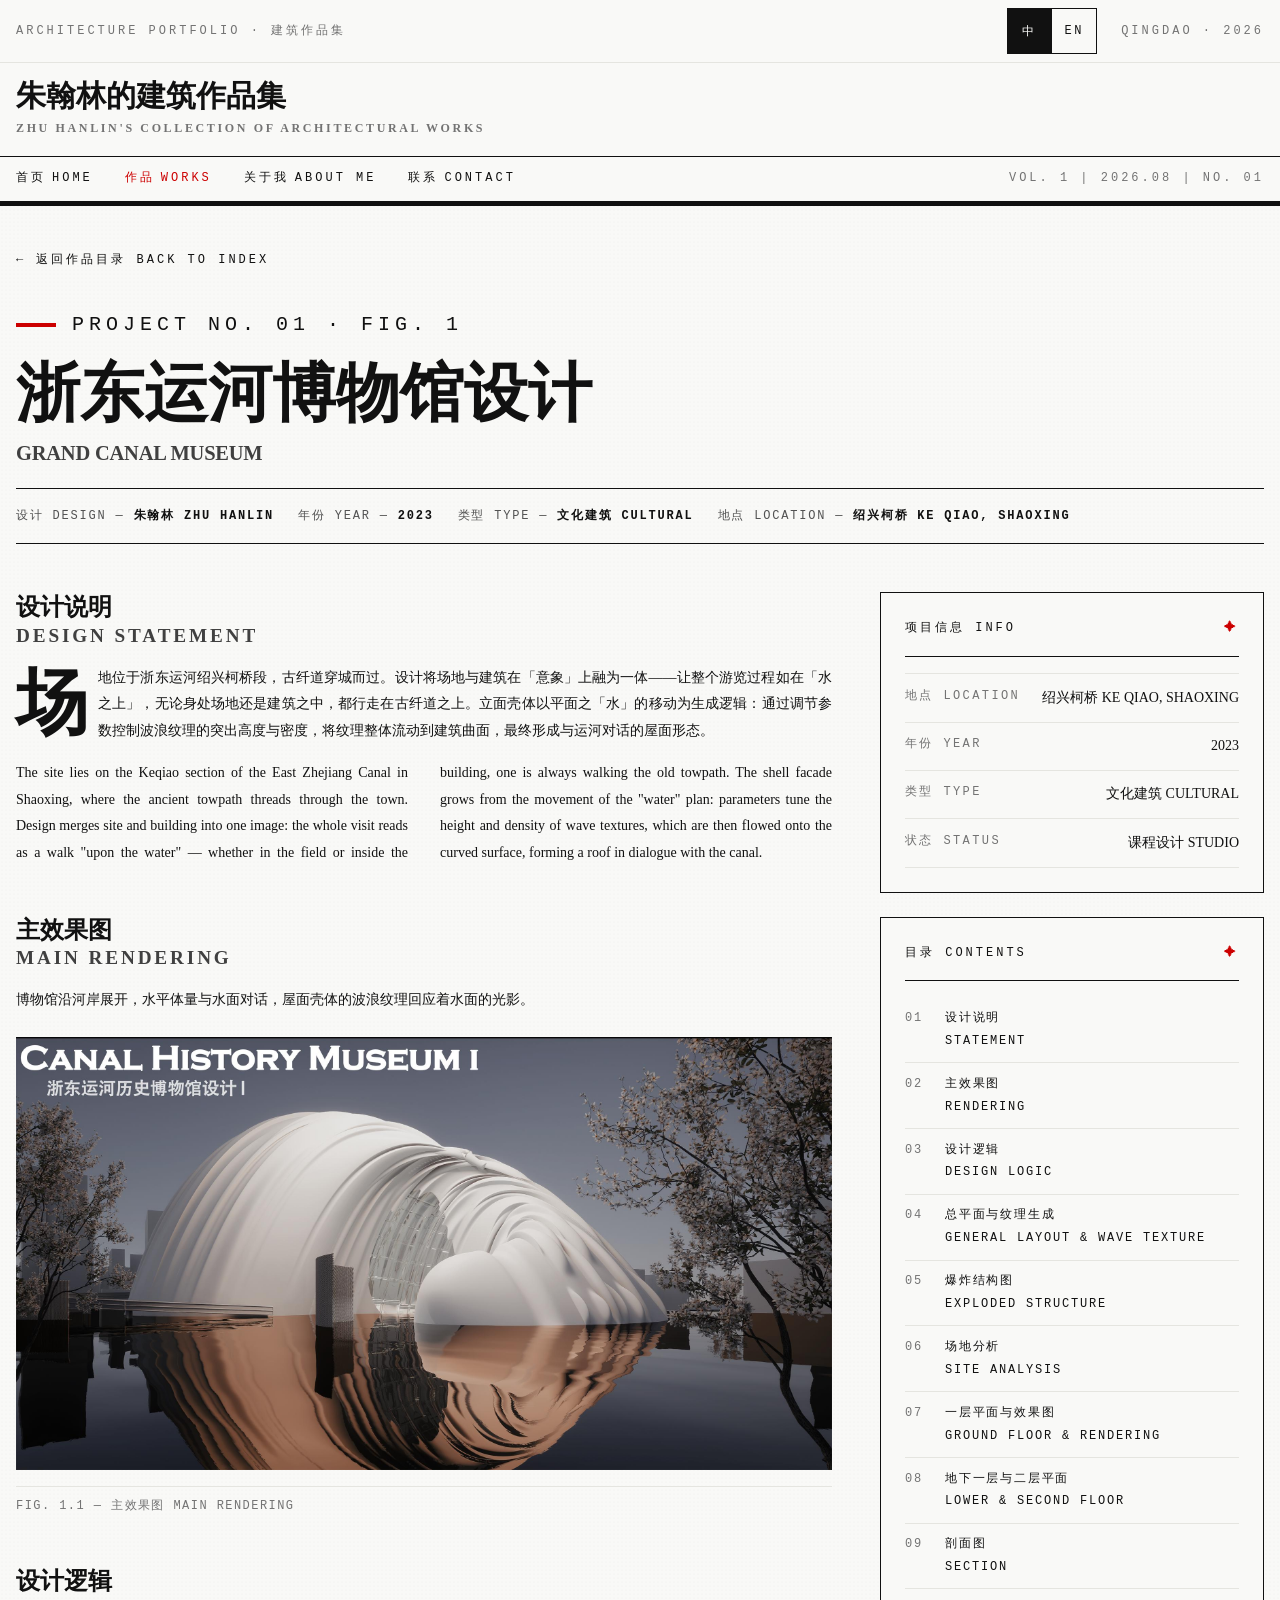
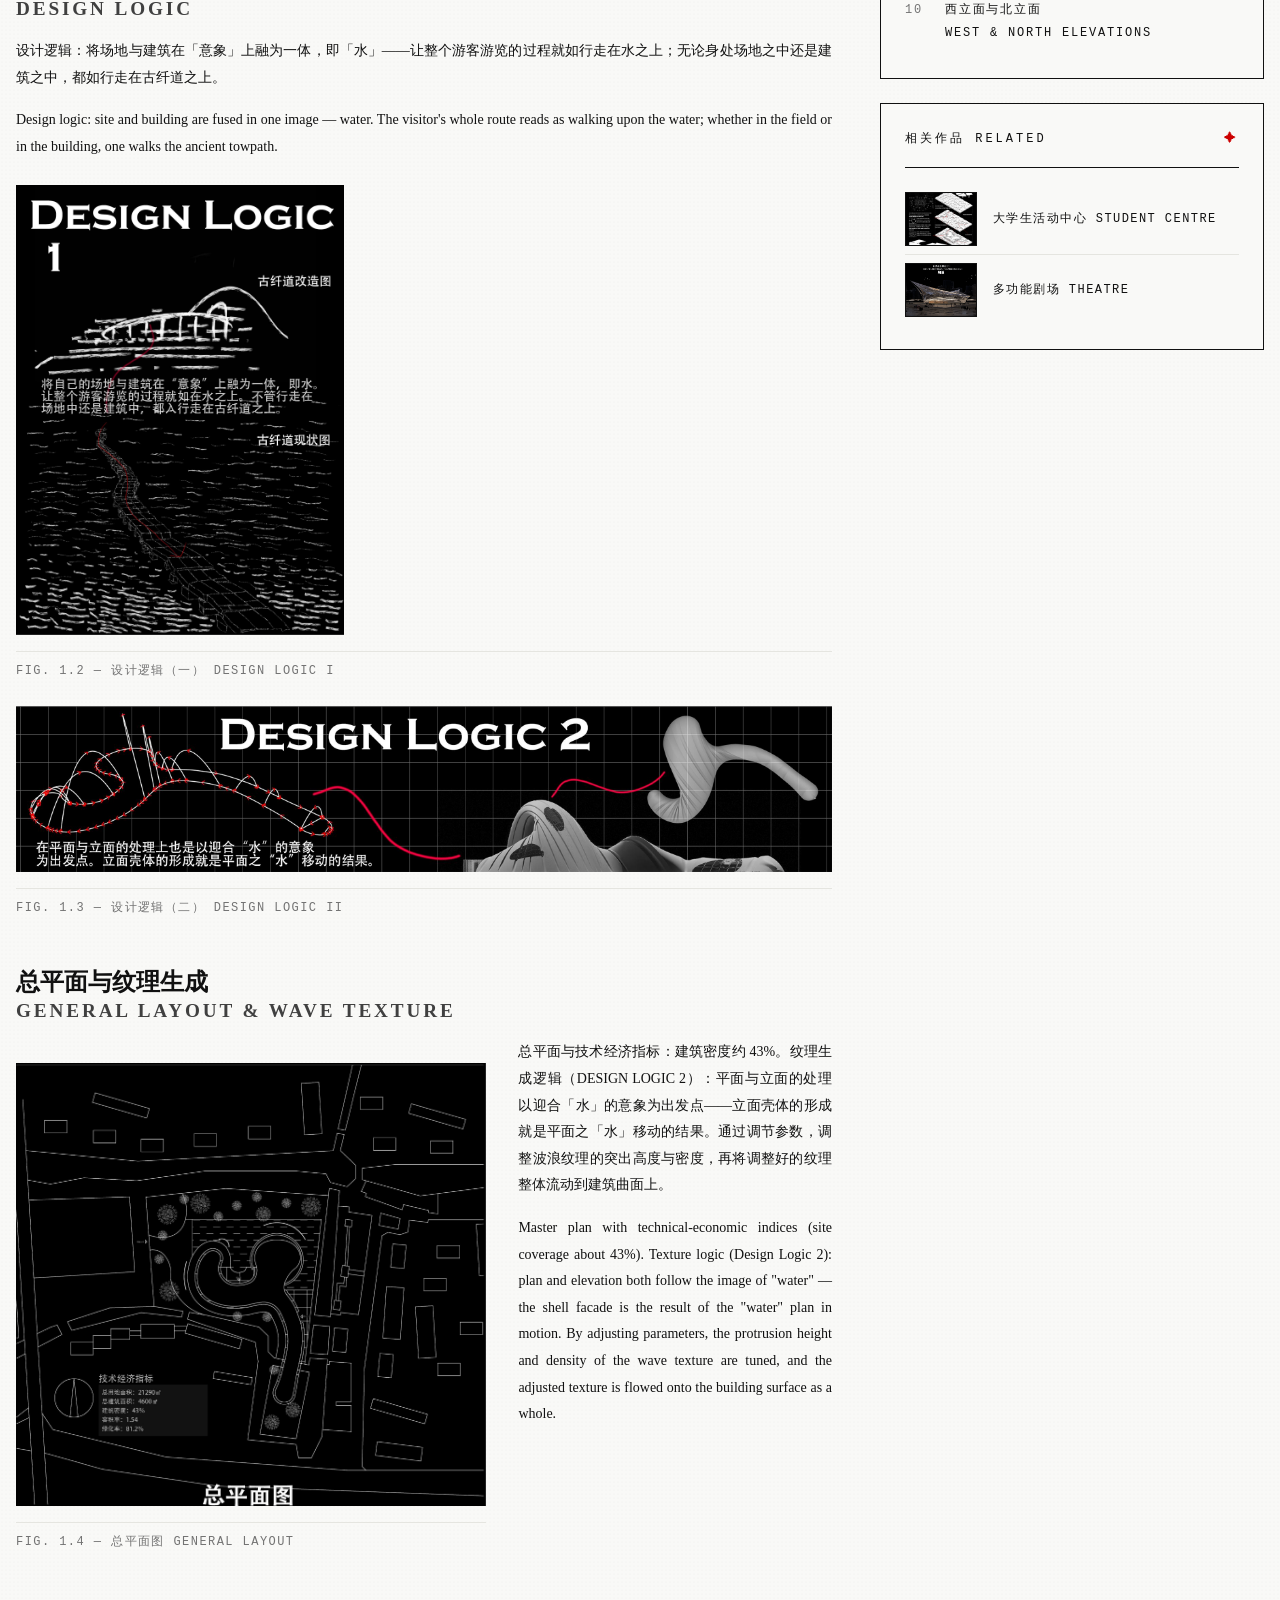
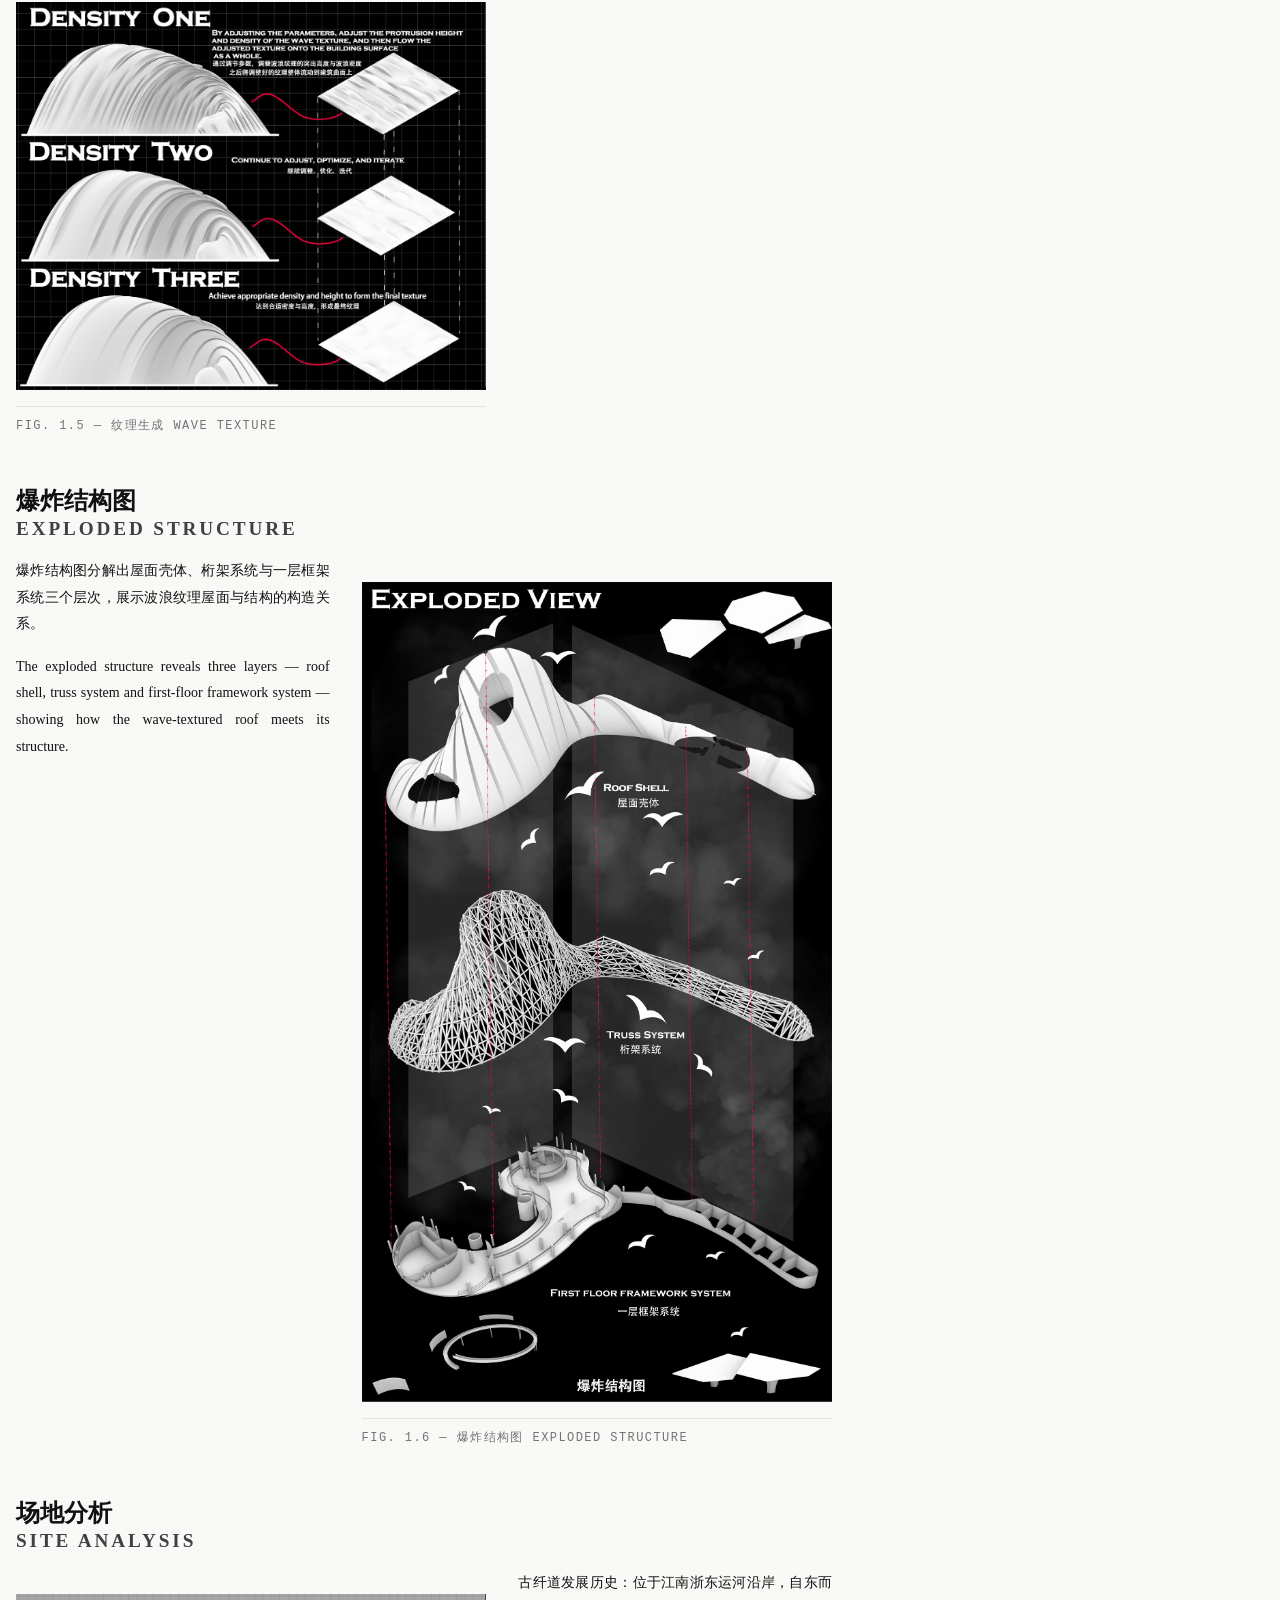
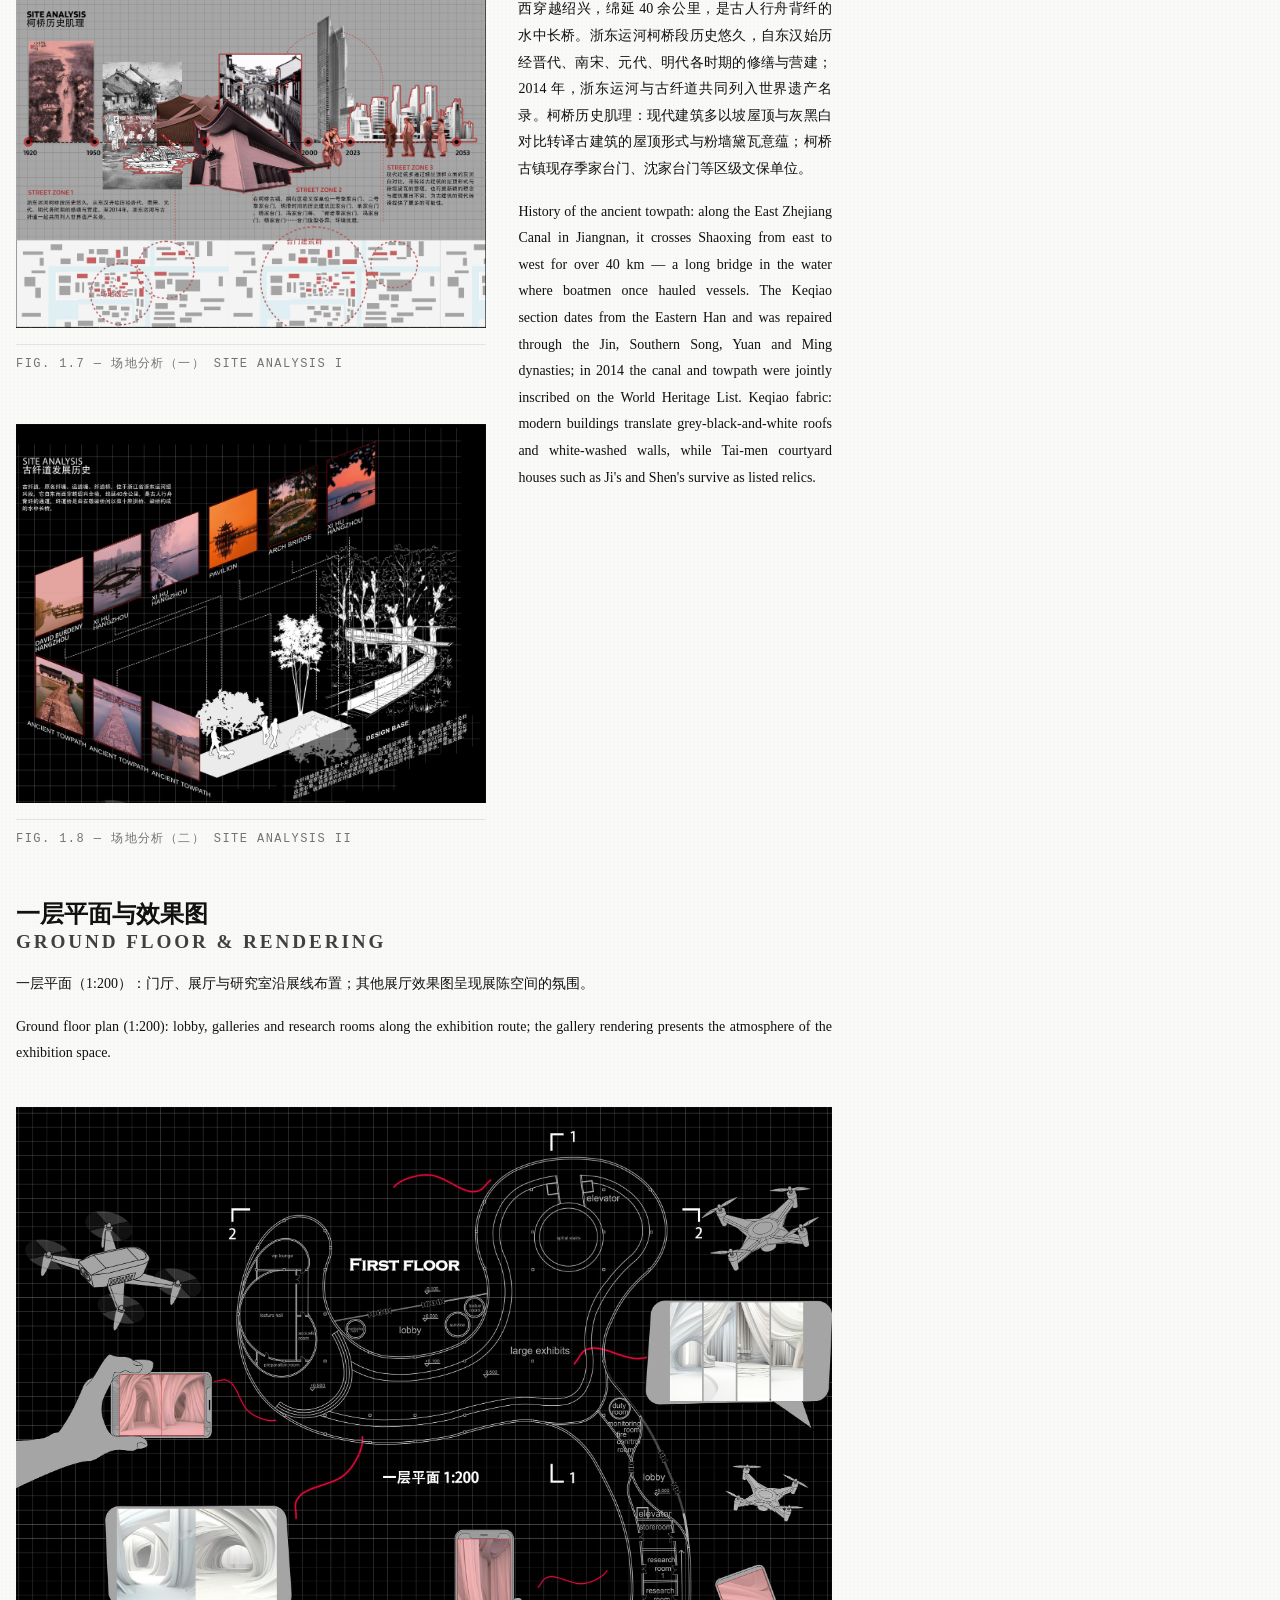
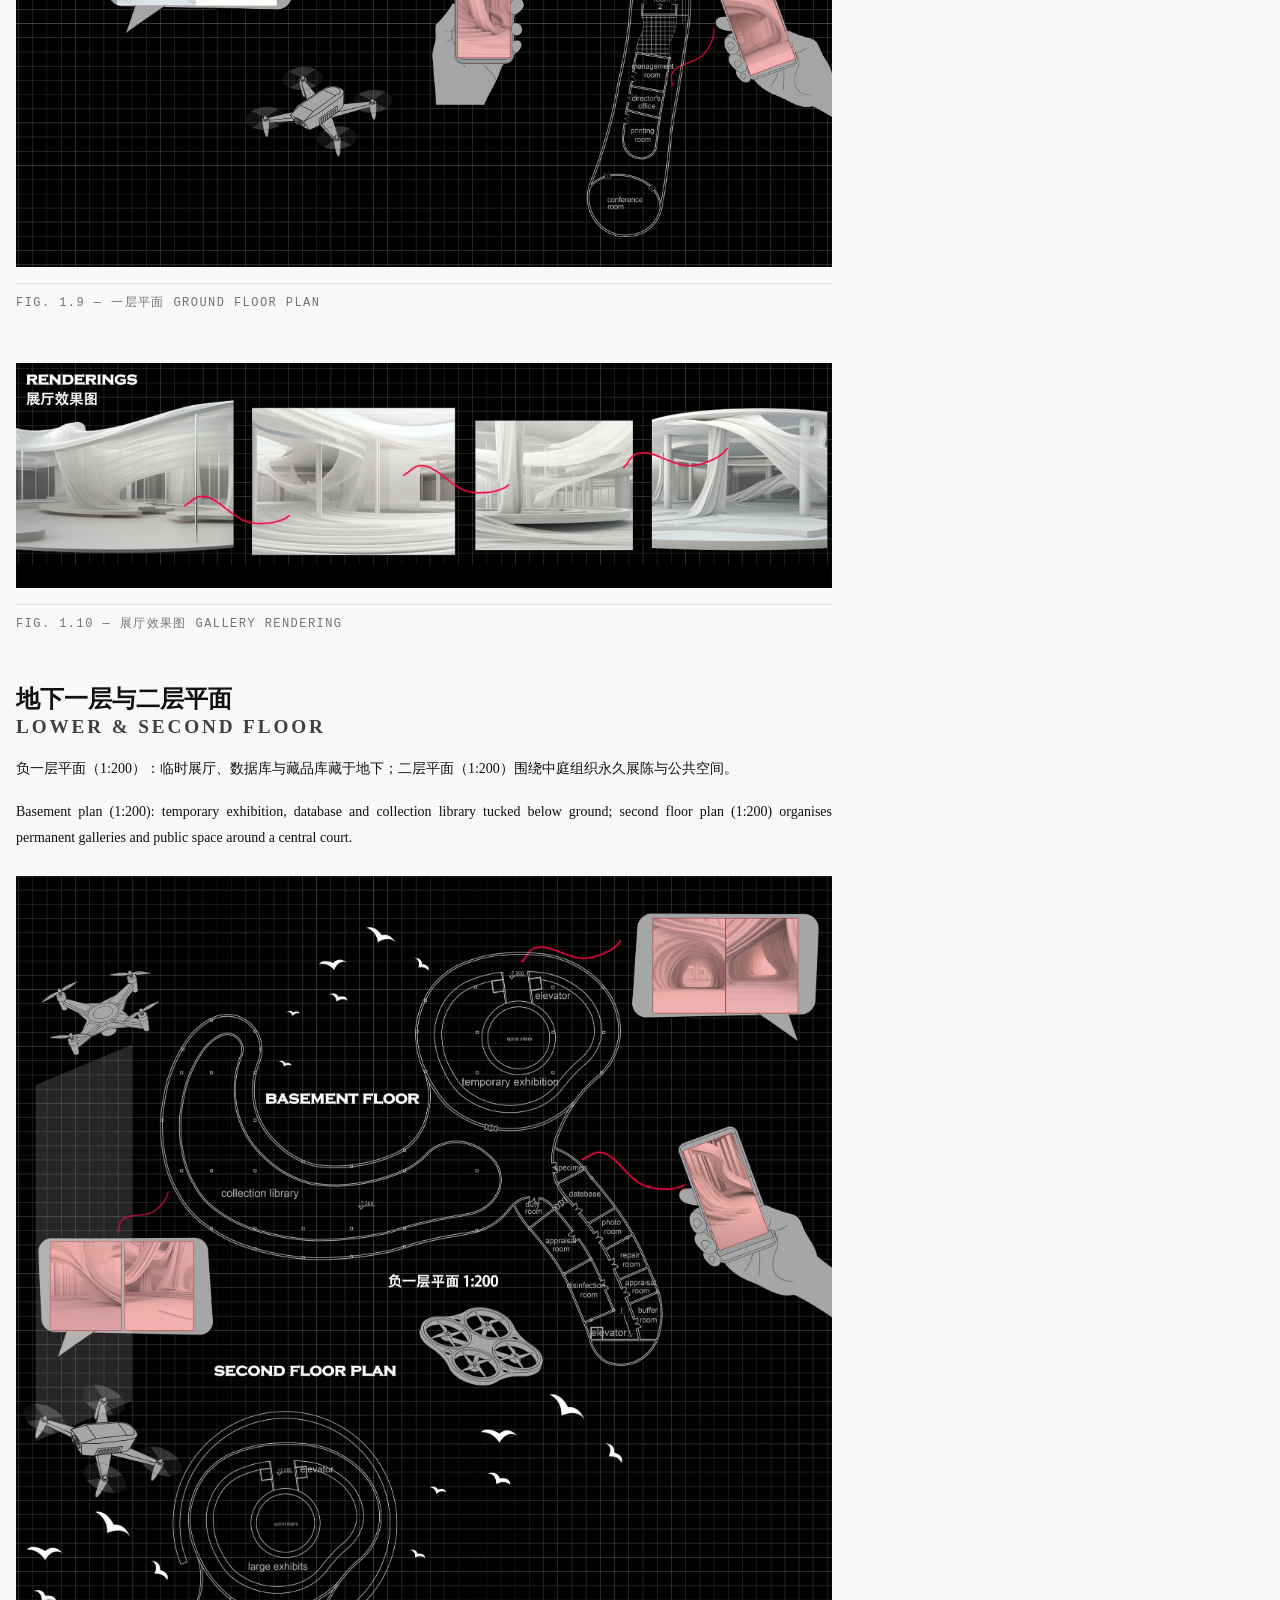
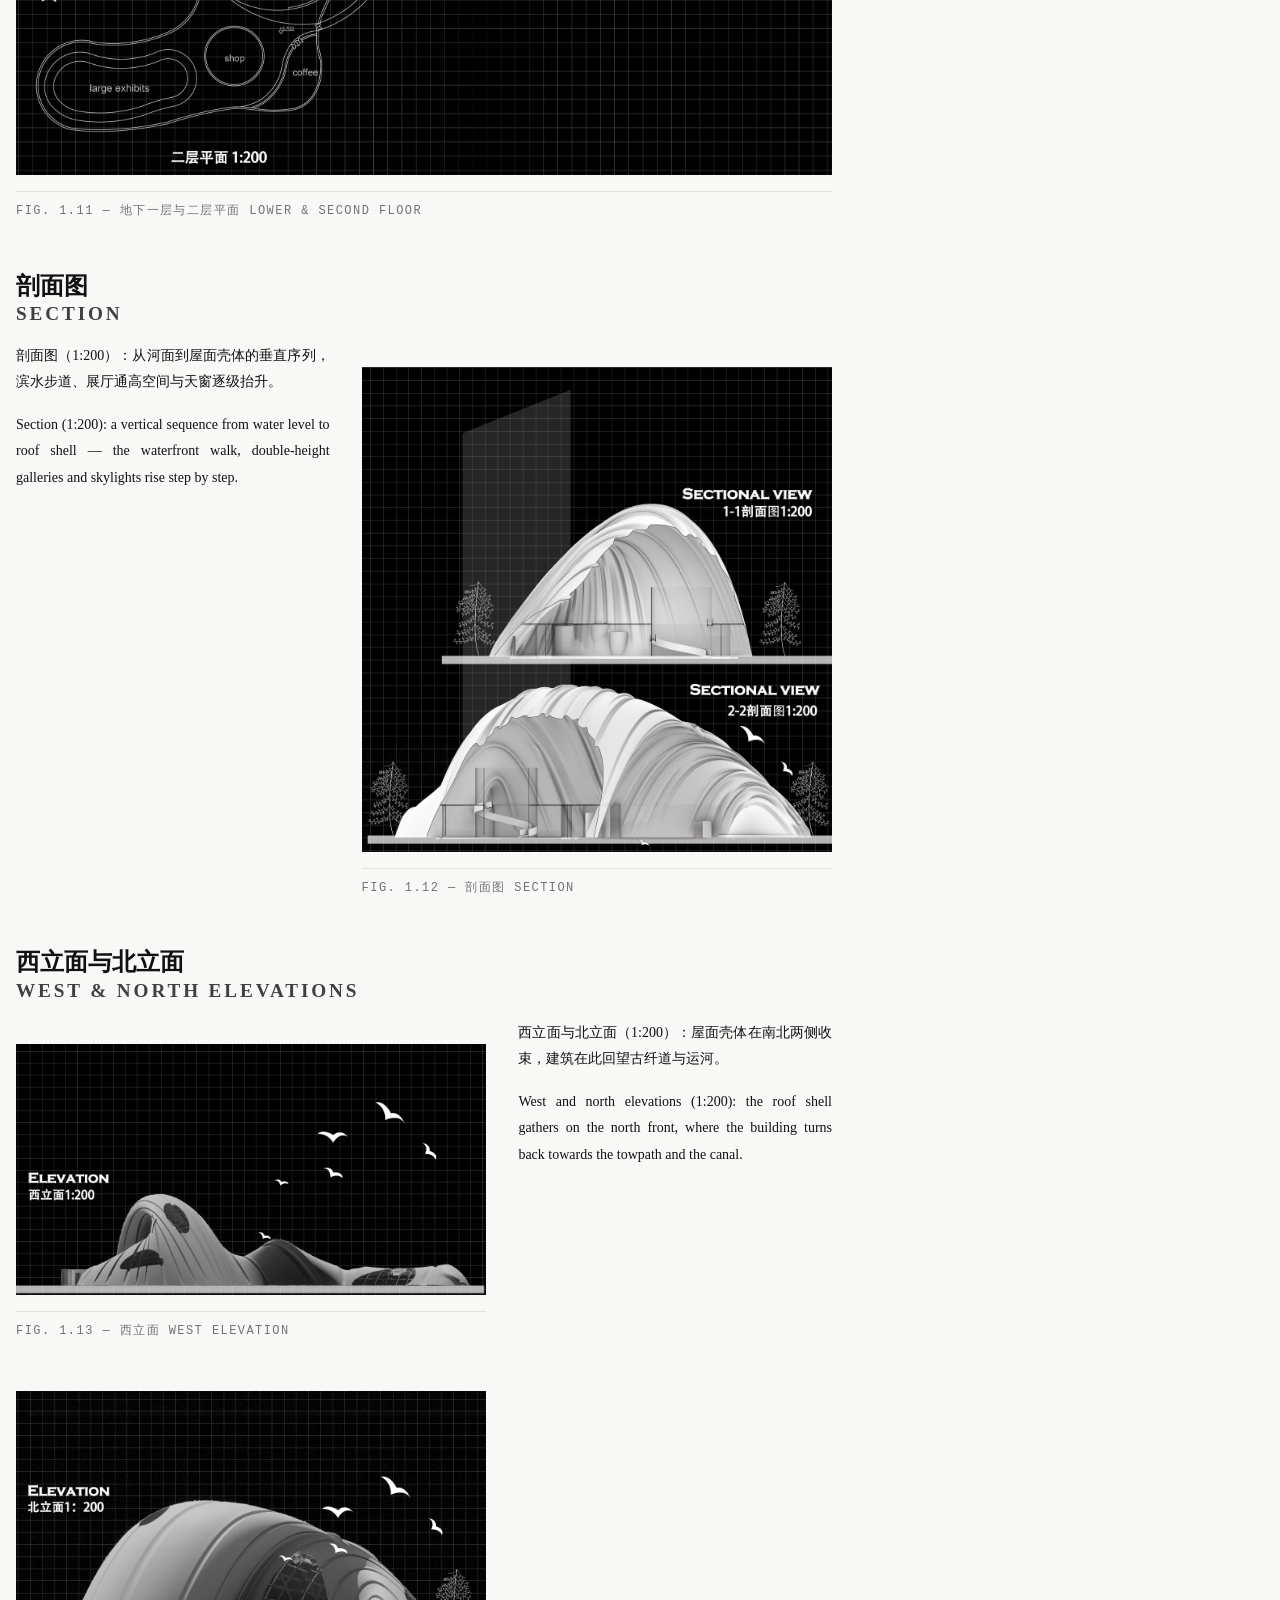
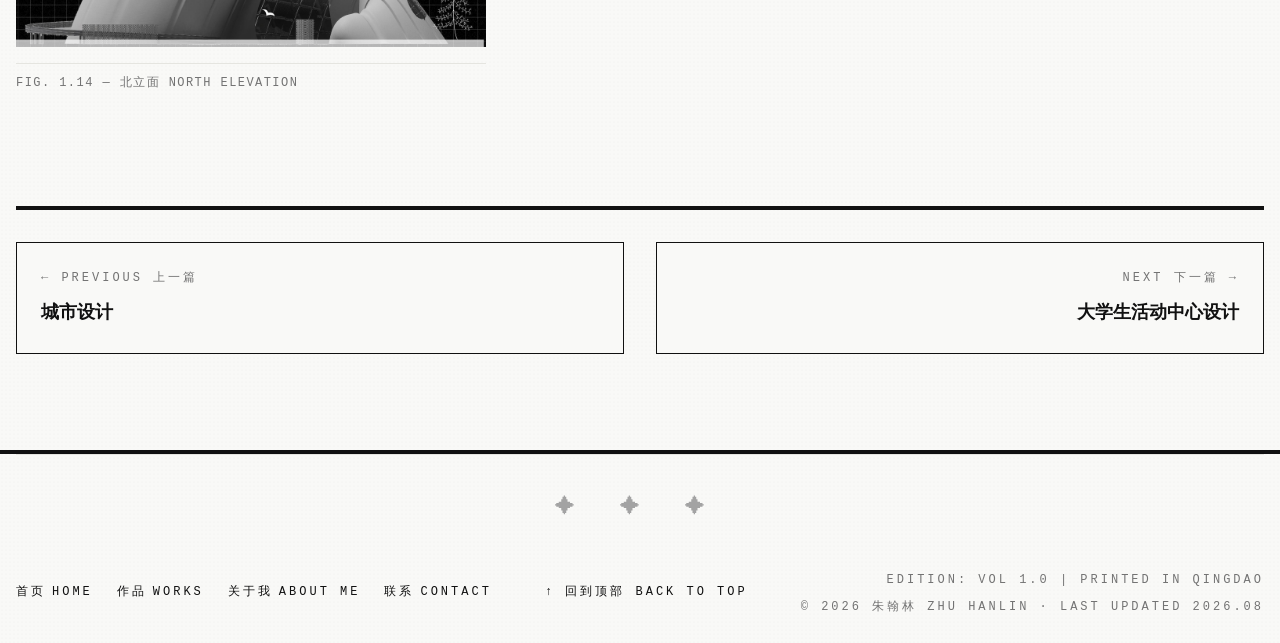
==== commit 055b5d67: "01 博物馆：一层平面与效果图、地下一层与二层平面改为文字在上＋通栏大图（用户要求放大）" ====
--- a/project-01.html
+++ b/project-01.html
@@ -164,42 +164,34 @@
 
         <section id="plans">
           <h3><span class="zh">一层平面与效果图</span> <span class="h3__en">GROUND FLOOR & RENDERING</span></h3>
-          <div class="article__split">
-            <div>
-              <p class="zh">一层平面（1:200）：门厅、展厅与研究室沿展线布置；其他展厅效果图呈现展陈空间的氛围。</p>
-              <p lang="en">Ground floor plan (1:200): lobby, galleries and research rooms along the exhibition route; the gallery rendering presents the atmosphere of the exhibition space.</p>
-            </div>
-            <div class="fig-stack">
-              <figure class="fig">
-                <a href="images/project-01/pan-09.jpg" data-lightbox="project-01" data-caption="FIG. 1.9 — 一层平面 GROUND FLOOR PLAN">
-                  <img src="images/project-01/pan-09.jpg" alt="一层平面图" loading="lazy" class="img-newsprint">
-                </a>
-                <figcaption class="fig-caption">FIG. 1.9 — <span class="zh">一层平面</span> GROUND FLOOR PLAN</figcaption>
-              </figure>
-              <figure class="fig">
-                <a href="images/project-01/pan-10.jpg" data-lightbox="project-01" data-caption="FIG. 1.10 — 展厅效果图 GALLERY RENDERING">
-                  <img src="images/project-01/pan-10.jpg" alt="展厅效果图" loading="lazy" class="img-newsprint">
-                </a>
-                <figcaption class="fig-caption">FIG. 1.10 — <span class="zh">展厅效果图</span> GALLERY RENDERING</figcaption>
-              </figure>
-            </div>
+          <p class="zh">一层平面（1:200）：门厅、展厅与研究室沿展线布置；其他展厅效果图呈现展陈空间的氛围。</p>
+          <p lang="en">Ground floor plan (1:200): lobby, galleries and research rooms along the exhibition route; the gallery rendering presents the atmosphere of the exhibition space.</p>
+          <div class="fig-stack">
+            <figure class="fig">
+              <a href="images/project-01/pan-09.jpg" data-lightbox="project-01" data-caption="FIG. 1.9 — 一层平面 GROUND FLOOR PLAN">
+                <img src="images/project-01/pan-09.jpg" alt="一层平面图" loading="lazy" class="img-newsprint">
+              </a>
+              <figcaption class="fig-caption">FIG. 1.9 — <span class="zh">一层平面</span> GROUND FLOOR PLAN</figcaption>
+            </figure>
+            <figure class="fig">
+              <a href="images/project-01/pan-10.jpg" data-lightbox="project-01" data-caption="FIG. 1.10 — 展厅效果图 GALLERY RENDERING">
+                <img src="images/project-01/pan-10.jpg" alt="展厅效果图" loading="lazy" class="img-newsprint">
+              </a>
+              <figcaption class="fig-caption">FIG. 1.10 — <span class="zh">展厅效果图</span> GALLERY RENDERING</figcaption>
+            </figure>
           </div>
         </section>
 
         <section id="renderings">
           <h3><span class="zh">地下一层与二层平面</span> <span class="h3__en">LOWER & SECOND FLOOR</span></h3>
-          <div class="article__split article__split--rev">
-            <figure class="fig">
-              <a href="images/project-01/pan-11.jpg" data-lightbox="project-01" data-caption="FIG. 1.11 — 地下一层与二层平面 LOWER & SECOND FLOOR">
-                <img src="images/project-01/pan-11.jpg" alt="地下一层与二层平面图" loading="lazy" class="img-newsprint">
-              </a>
-              <figcaption class="fig-caption">FIG. 1.11 — <span class="zh">地下一层与二层平面</span> LOWER & SECOND FLOOR</figcaption>
-            </figure>
-            <div>
-              <p class="zh">负一层平面（1:200）：临时展厅、数据库与藏品库藏于地下；二层平面（1:200）围绕中庭组织永久展陈与公共空间。</p>
-              <p lang="en">Basement plan (1:200): temporary exhibition, database and collection library tucked below ground; second floor plan (1:200) organises permanent galleries and public space around a central court.</p>
-            </div>
-          </div>
+          <p class="zh">负一层平面（1:200）：临时展厅、数据库与藏品库藏于地下；二层平面（1:200）围绕中庭组织永久展陈与公共空间。</p>
+          <p lang="en">Basement plan (1:200): temporary exhibition, database and collection library tucked below ground; second floor plan (1:200) organises permanent galleries and public space around a central court.</p>
+          <figure class="fig">
+            <a href="images/project-01/pan-11.jpg" data-lightbox="project-01" data-caption="FIG. 1.11 — 地下一层与二层平面 LOWER & SECOND FLOOR">
+              <img src="images/project-01/pan-11.jpg" alt="地下一层与二层平面图" loading="lazy" class="img-newsprint">
+            </a>
+            <figcaption class="fig-caption">FIG. 1.11 — <span class="zh">地下一层与二层平面</span> LOWER & SECOND FLOOR</figcaption>
+          </figure>
         </section>
 
         <section id="sections-view">
--- a/css/styles.css
+++ b/css/styles.css
@@ -369,9 +369,9 @@
 }
 .card-project__meta { margin-top: .3rem; }
 .card-project .btn-link { margin-top: .8rem; align-self: flex-start; }
-.card-project__img { overflow: hidden; border-bottom: var(--bd); }
-.card-project__img img { width: 100%; height: auto; transition: transform var(--dur) var(--ease); }
-.card-project:hover .card-project__img img { transform: scale(1.05); }
+.card-project__img { position: relative; display: block; overflow: hidden; border-bottom: var(--bd); transition: transform .3s var(--ease); }
+.card-project__img img { width: 100%; height: auto; }
+.card-project:hover .card-project__img { transform: scale(1.07); } /* 悬停放大、移开缩小（用户 2026-08-20 卡片模式） */
 .card-project:hover .card-project__title { text-decoration: underline;
   text-decoration-color: var(--c-accent); text-decoration-thickness: 4px; text-underline-offset: 5px; }
 
@@ -486,7 +486,10 @@
 .article p { text-align: justify; margin-bottom: var(--sp-2); }
 /* 图文分栏：图片列更大（用户 2026-08-19 要求放大图片） */
 .fig-stack { display: flex; flex-direction: column; gap: var(--sp-3); } /* 一组多张配图（用户 2026-08-20 小标题配图） */
-.fig--cap img { max-height: 340px; width: auto; margin-inline: auto; } /* 竖图限高居中（用户 2026-08-20：设计逻辑1 太大） */
+figure.fig--cap img { width: auto; height: auto; max-width: 100%; max-height: 450px; margin-right: auto; } /* 竖图等比例限高、左对齐、不拉伸（用户 2026-08-20） */
+figure.fig--half img { width: 50%; } /* 半宽显示（用户 2026-08-20：03 场地放大图） */
+figure.fig--quarter img { width: 25%; } /* 四分之一宽显示（用户 2026-08-20：05 节点大样图） */
+figure.fig--cap-lg img { width: auto; height: auto; max-width: 100%; max-height: 1400px; margin-right: auto; } /* 窄长条图限高 1400（04 声学分析，用户要求更长更大） */
 .article__split { display: grid; grid-template-columns: 2fr 3fr; gap: var(--sp-4); align-items: start; }
 .article__split--rev { grid-template-columns: 3fr 2fr; }
 .article__figs-2 { display: grid; grid-template-columns: 1fr 1fr; gap: var(--sp-4); }
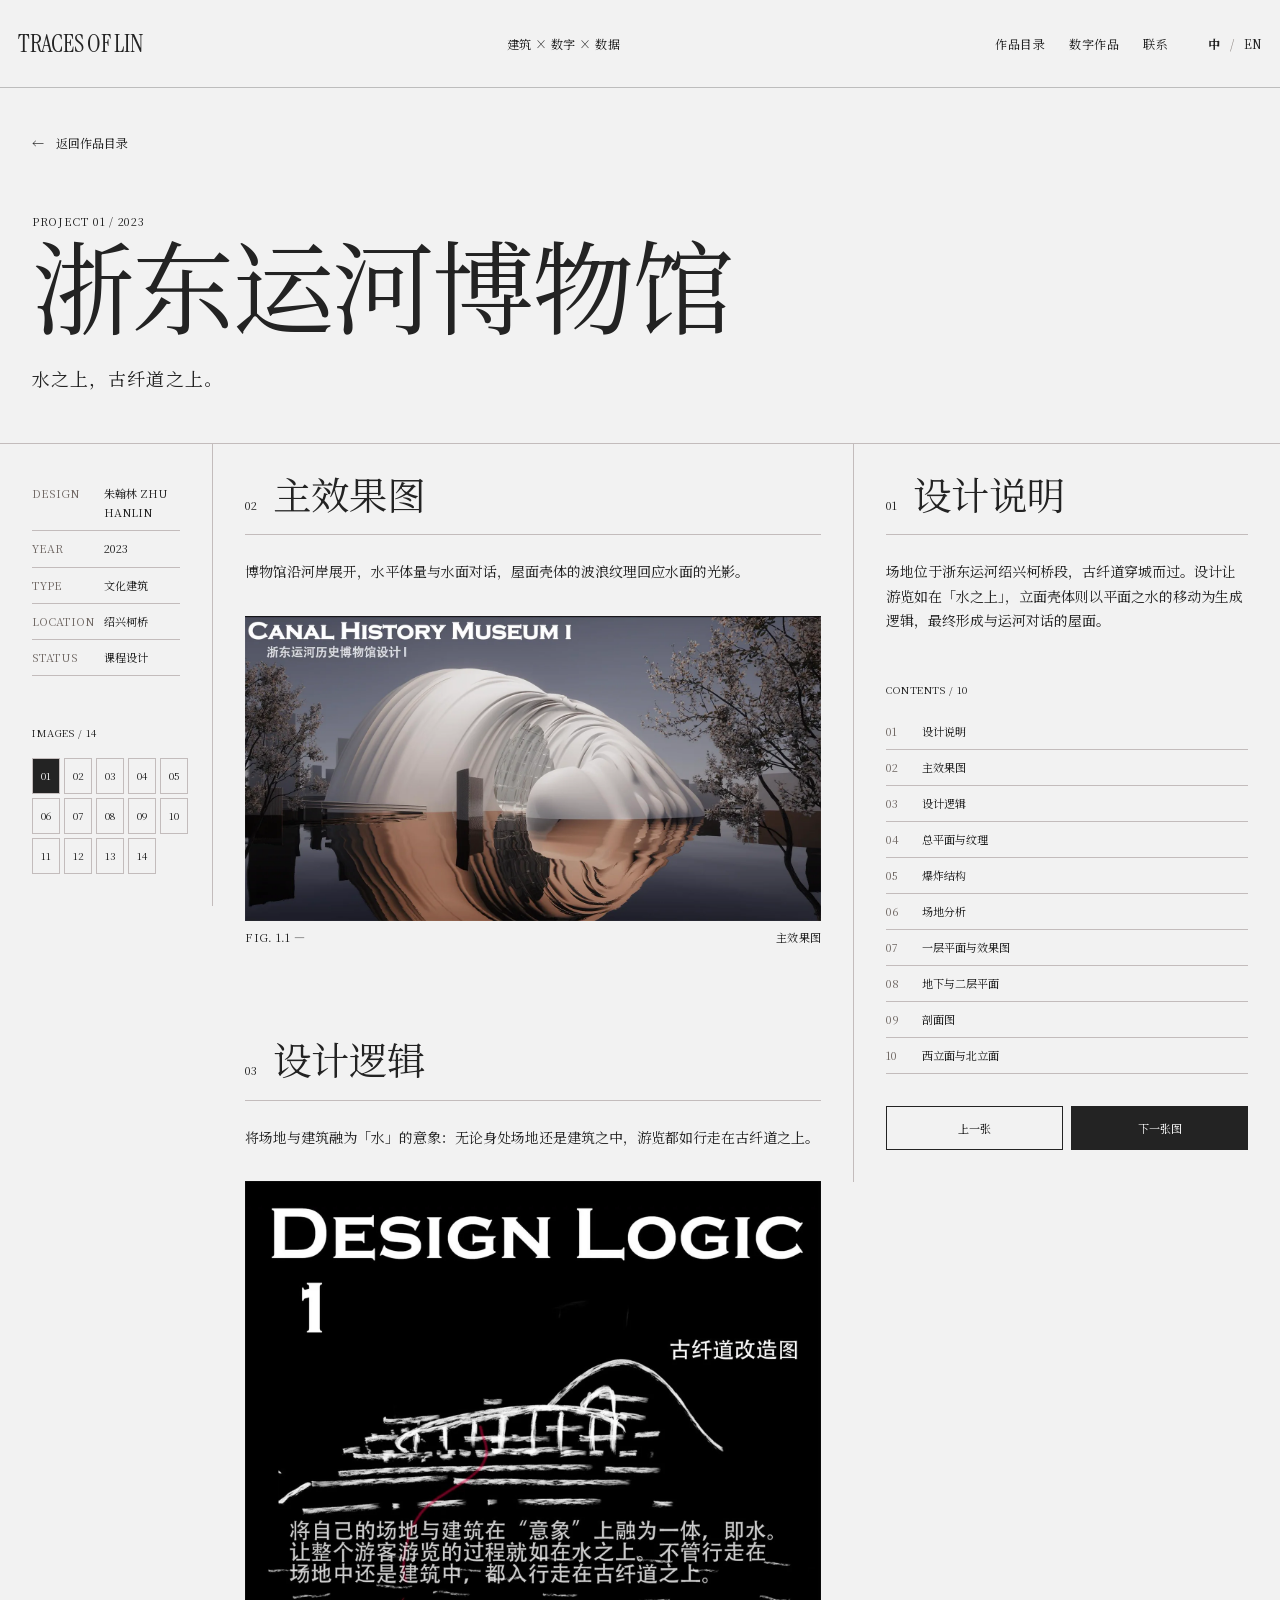
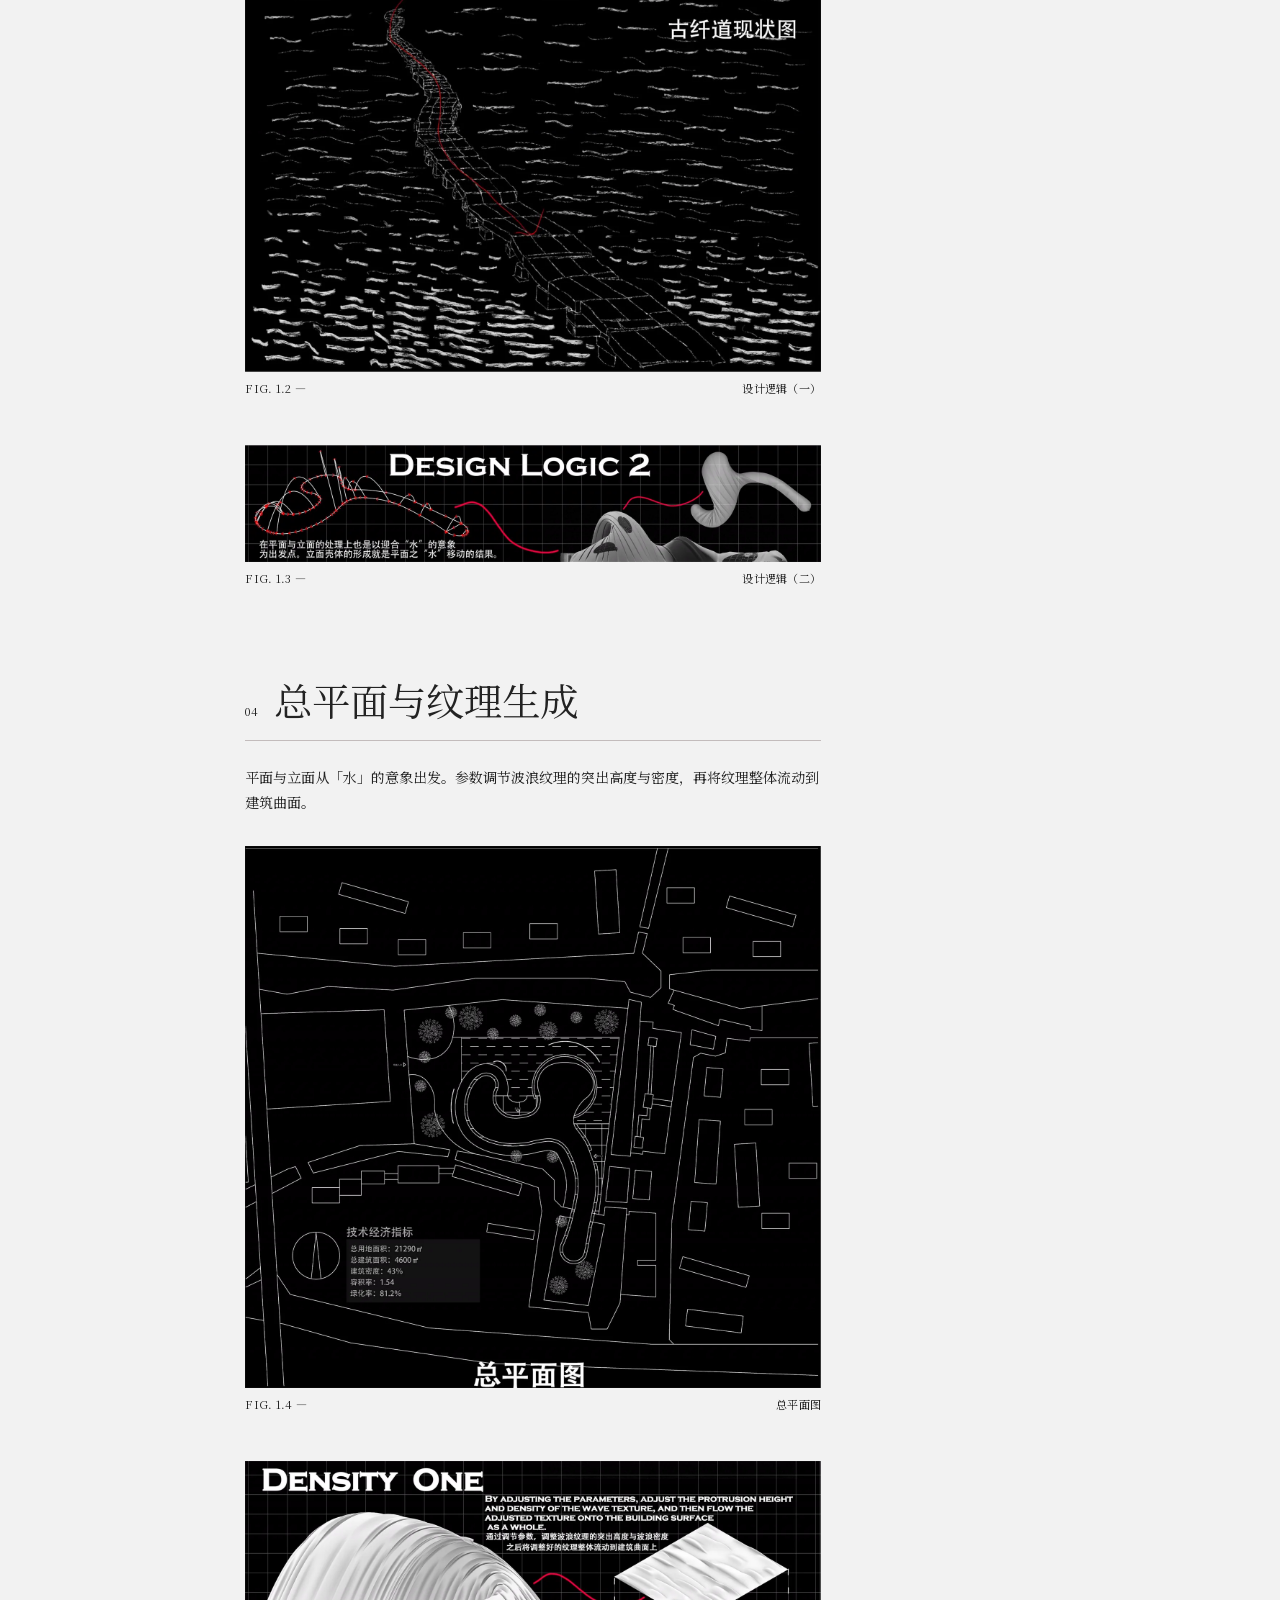
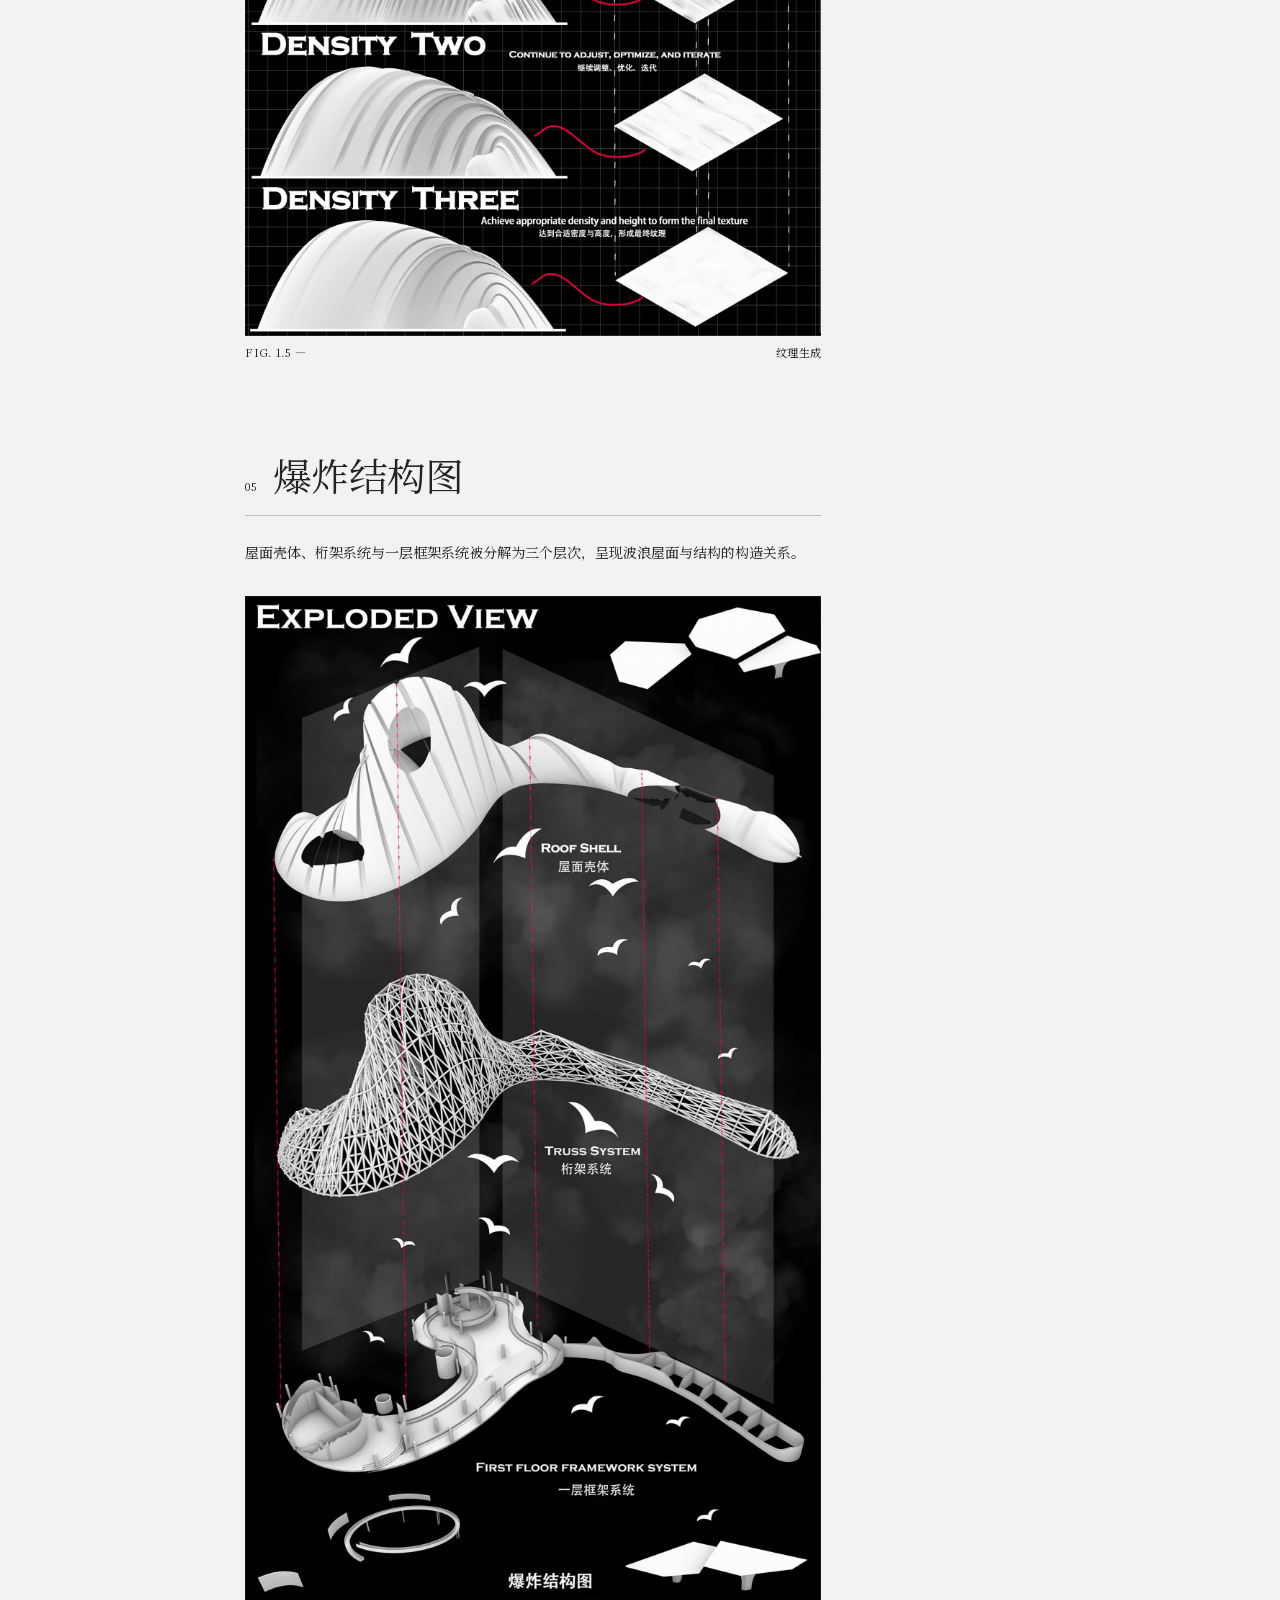
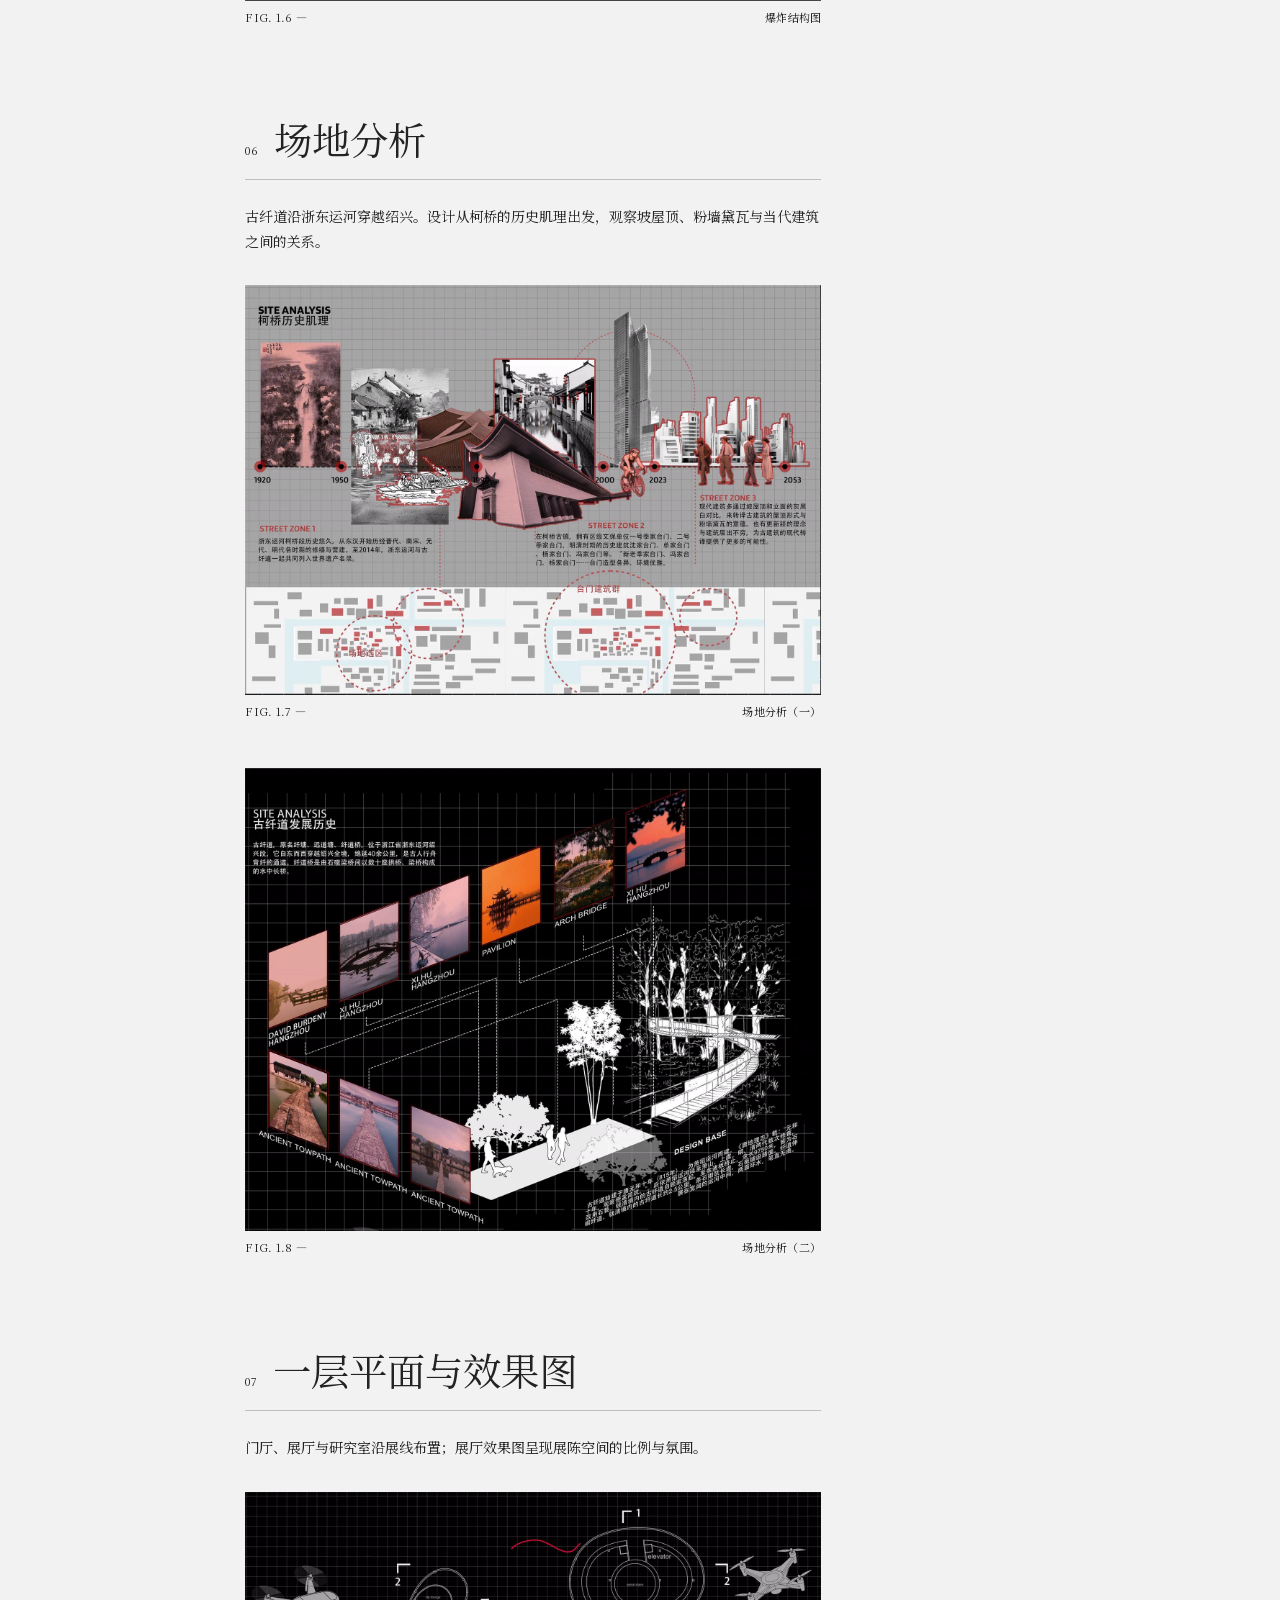
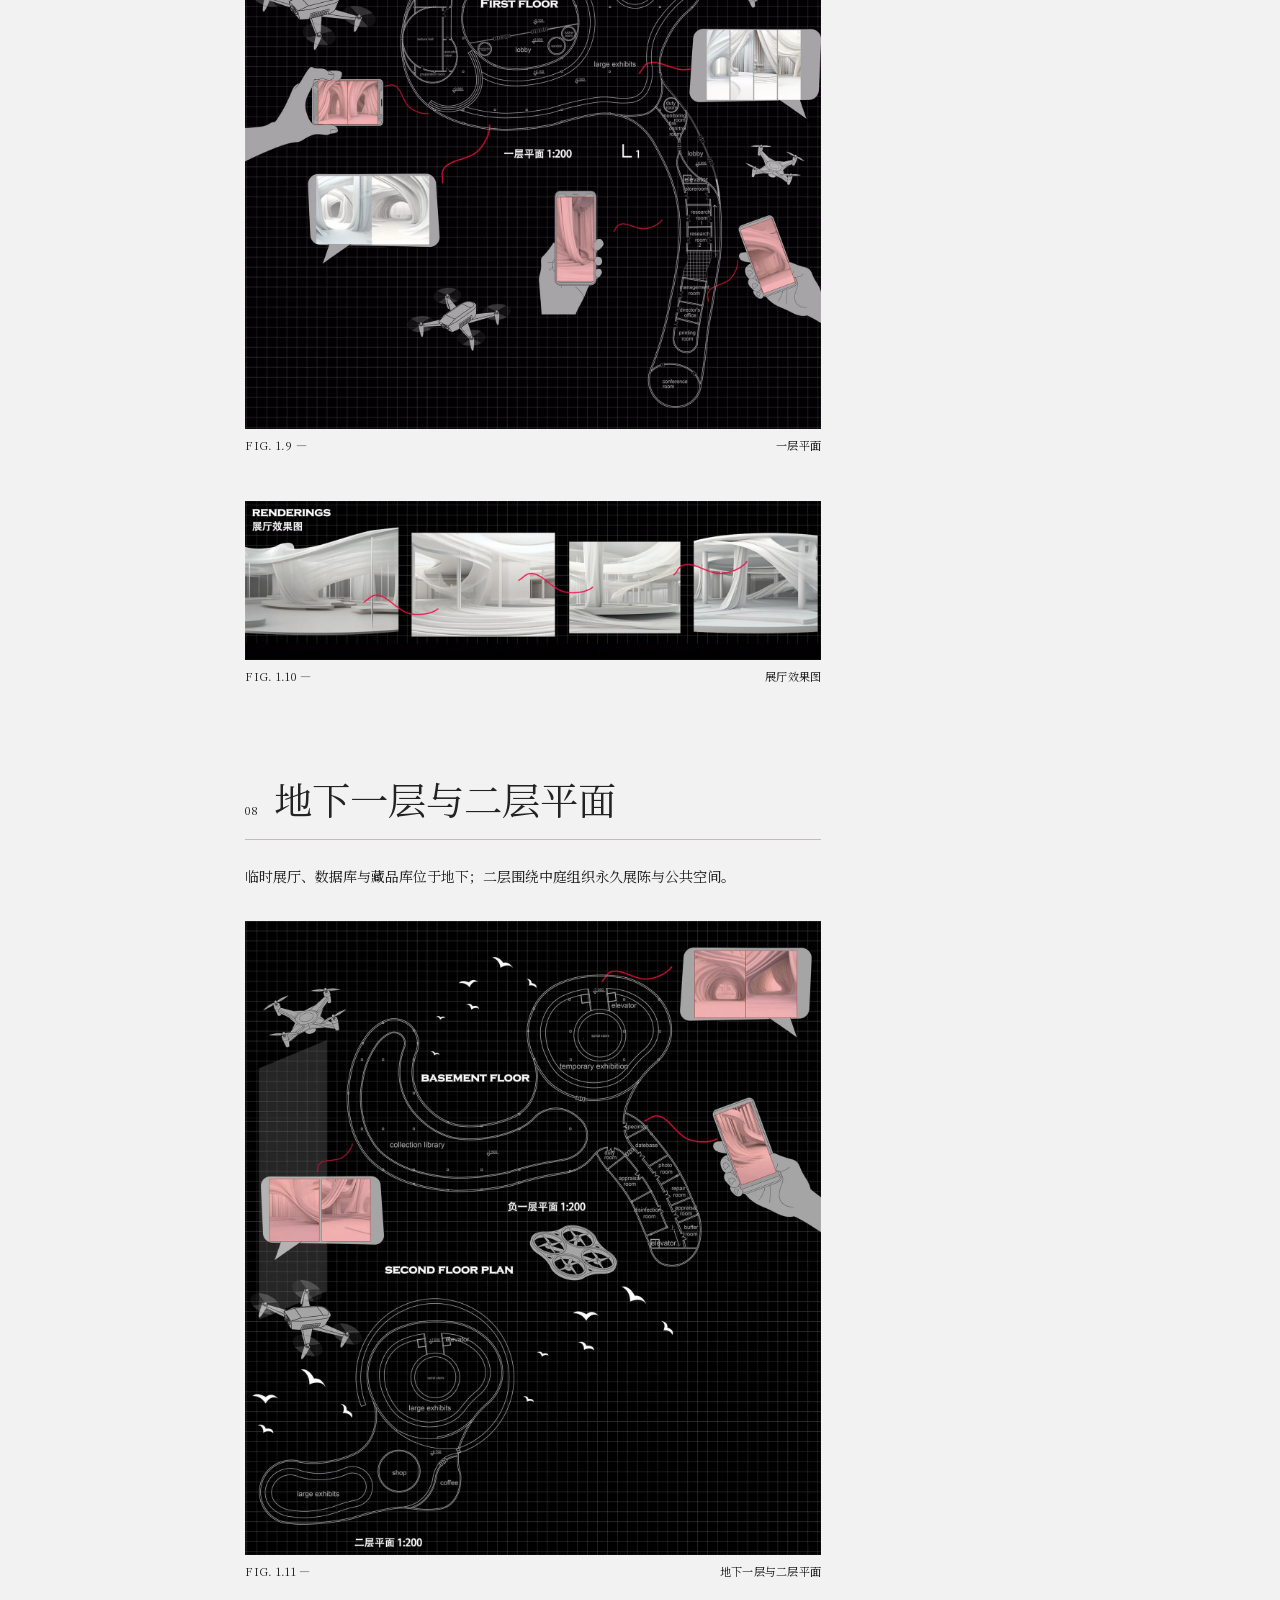
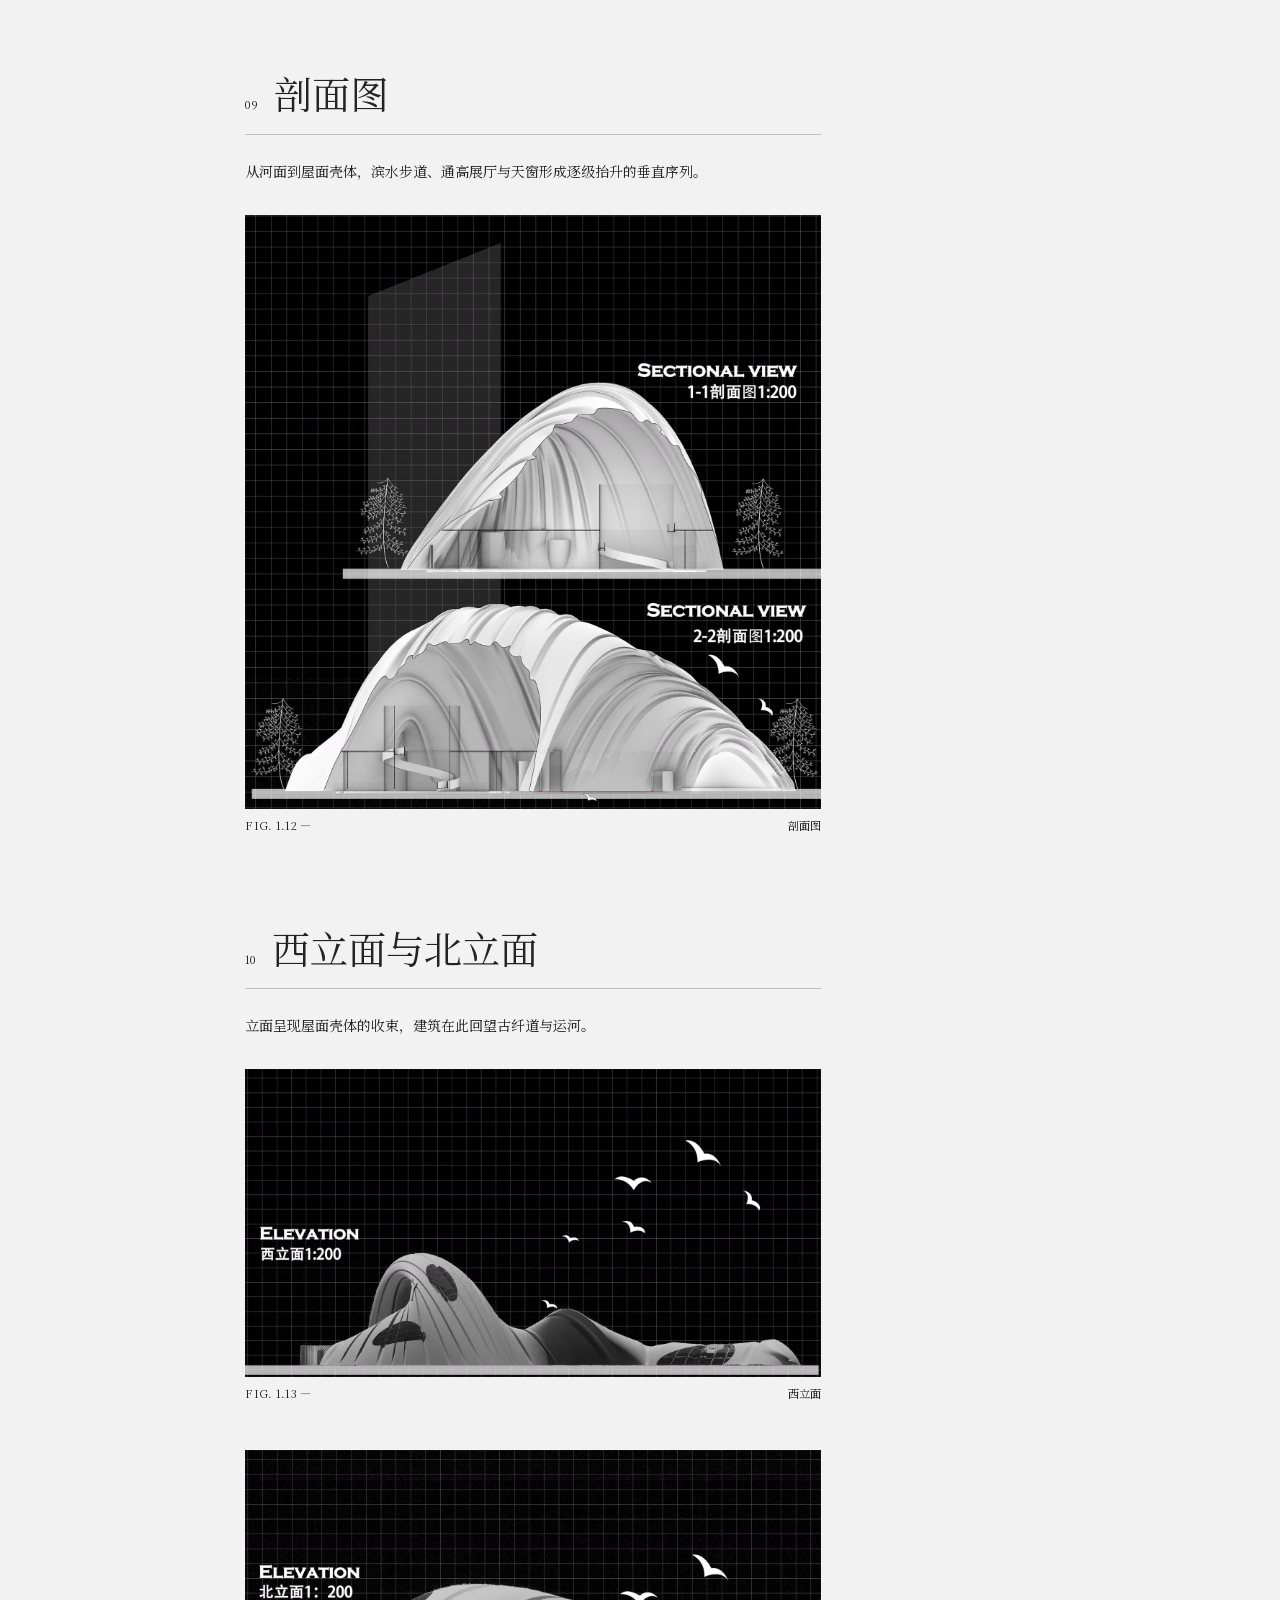
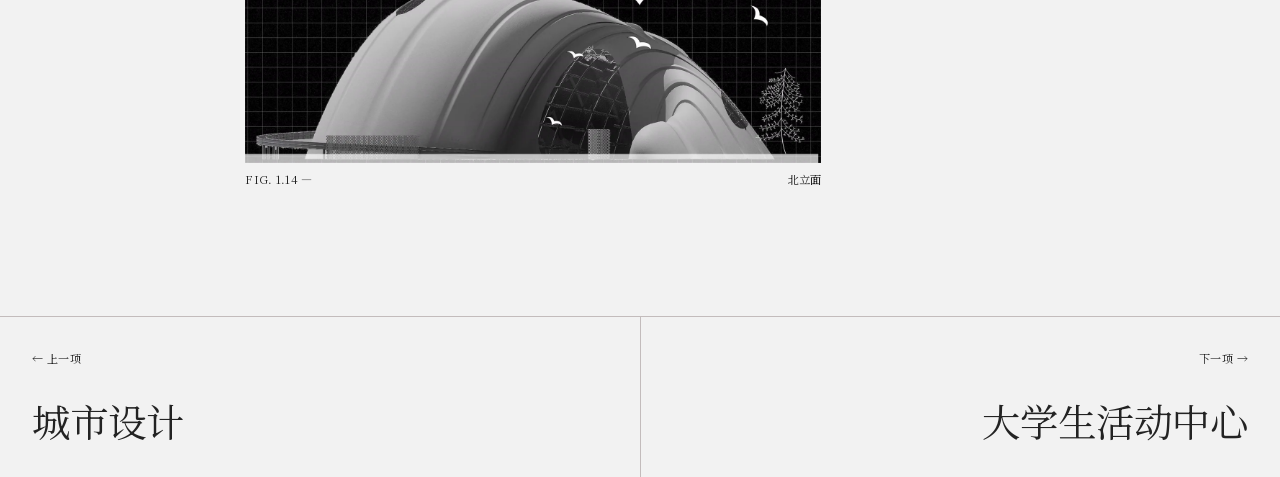
==== commit 9224fae8: "发布 TRACES OF LIN 六项目作品集" ====
--- a/project-01.html
+++ b/project-01.html
@@ -1,312 +1,137 @@
-<!DOCTYPE html>
+<!doctype html>
 <html lang="zh-CN">
 <head>
-<meta charset="UTF-8">
-<meta name="viewport" content="width=device-width, initial-scale=1.0">
-<title>浙东运河博物馆设计 · 朱翰林建筑作品集 GRAND CANAL MUSEUM — ZHU HANLIN</title>
-<meta name="description" content="浙东运河博物馆设计——朱翰林的建筑作品。">
-<link rel="stylesheet" href="css/fonts.css">
-<link rel="stylesheet" href="css/styles.css">
+  <meta charset="utf-8">
+  <meta name="viewport" content="width=device-width, initial-scale=1">
+  <meta name="description" content="浙东运河博物馆：朱翰林的建筑设计项目，包含十章导航与十四张图纸。">
+  <title>浙东运河博物馆 — TRACES OF LIN</title>
+  <!-- GENERATED FROM index.html BY tools/sync-redesign-route.mjs; DO NOT EDIT -->
+  <link rel="stylesheet" href="./assets/css/fonts.css">
+  <link rel="stylesheet" href="./assets/css/site.css">
+  <script src="./assets/js/site.js" defer></script>
 </head>
-<body id="top">
-<a class="skip-link" href="#main">跳到正文 SKIP TO CONTENT</a>
+<body id="top" class="standalone-page">
+  <a class="skip-link" href="#main"><span class="zh">跳到正文</span><span class="en" lang="en">Skip to content</span></a>
+  <header class="site-header">
+    <a class="wordmark" href="./index.html">TRACES OF LIN</a>
+    <p class="header-discipline"><span class="zh">建筑 × 数字 × 数据</span><span class="en" lang="en">Architecture × Digital × Data</span></p>
+    <nav class="desktop-nav" aria-label="主导航">
+      <a href="./index.html#works"><span class="zh">作品目录</span><span class="en" lang="en">Works</span></a>
+      <a href="./index.html#digital"><span class="zh">数字作品</span><span class="en" lang="en">Digital</span></a>
+      <a href="./index.html#contact"><span class="zh">联系</span><span class="en" lang="en">Contact</span></a>
+    </nav>
+    <button class="language-toggle" type="button" role="switch" aria-checked="false" aria-label="切换到英文"><span class="language-zh">中</span><span class="language-divider">/</span><span class="language-en">EN</span></button>
+  </header>
+  <main id="main">
+<article class="project-article" data-project-article="01">
+      <header class="project-header">
+        <a class="project-close" href="./index.html#works" data-project-close aria-label="关闭项目并返回首页"><span aria-hidden="true">←</span><span class="zh">返回作品目录</span><span class="en" lang="en">Back to index</span></a>
+        <p>PROJECT 01 / 2023</p>
+        <h1><span class="zh">浙东运河博物馆</span><span class="en" lang="en">Grand Canal Museum</span></h1>
+        <p class="project-subtitle"><span class="zh">水之上，古纤道之上。</span><span class="en" lang="en">Upon the water, upon the ancient towpath.</span></p>
+      </header>
+      <div class="project-layout">
+        <aside class="project-meta">
+          <dl><div><dt>DESIGN</dt><dd>朱翰林 ZHU HANLIN</dd></div><div><dt>YEAR</dt><dd>2023</dd></div><div><dt>TYPE</dt><dd><span class="zh">文化建筑</span><span class="en" lang="en">Cultural</span></dd></div><div><dt>LOCATION</dt><dd><span class="zh">绍兴柯桥</span><span class="en" lang="en">Keqiao, Shaoxing</span></dd></div><div><dt>STATUS</dt><dd><span class="zh">课程设计</span><span class="en" lang="en">Studio</span></dd></div></dl>
+          <nav class="figure-nav" aria-label="14 张项目图片">
+            <p>IMAGES / 14</p>
+            <ol>
+              <li><button type="button" data-figure-target="1">01</button></li><li><button type="button" data-figure-target="2">02</button></li><li><button type="button" data-figure-target="3">03</button></li><li><button type="button" data-figure-target="4">04</button></li><li><button type="button" data-figure-target="5">05</button></li><li><button type="button" data-figure-target="6">06</button></li><li><button type="button" data-figure-target="7">07</button></li><li><button type="button" data-figure-target="8">08</button></li><li><button type="button" data-figure-target="9">09</button></li><li><button type="button" data-figure-target="10">10</button></li><li><button type="button" data-figure-target="11">11</button></li><li><button type="button" data-figure-target="12">12</button></li><li><button type="button" data-figure-target="13">13</button></li><li><button type="button" data-figure-target="14">14</button></li>
+            </ol>
+          </nav>
+        </aside>
 
-<header class="masthead">
-  <div class="masthead__top">
-    <div class="container masthead__top-row">
-      <span class="label-mono">ARCHITECTURE PORTFOLIO · <span class="zh">建筑作品集</span></span>
-      <div class="masthead__top-right">
-        <button class="lang-switch" type="button" role="switch" aria-checked="false" aria-label="切换至英文 SWITCH TO ENGLISH">
-          <span class="lang-switch__knob" aria-hidden="true"></span>
-          <span class="lang-switch__opt" data-lang="zh" aria-hidden="true">中</span>
-          <span class="lang-switch__opt" data-lang="en" aria-hidden="true">EN</span>
-        </button>
-        <span class="label-mono">QINGDAO · <span data-year>2026</span></span>
+        <div class="project-track">
+          <section id="rendering" class="project-section" aria-labelledby="rendering-title">
+            <div class="project-section-heading"><span>02</span><h2 id="rendering-title"><span class="zh">主效果图</span><span class="en" lang="en">Main rendering</span></h2></div>
+            <p class="zh">博物馆沿河岸展开，水平体量与水面对话，屋面壳体的波浪纹理回应水面的光影。</p><p class="en" lang="en">The museum extends along the canal. Its horizontal mass meets the water, while the wave-textured shell responds to shifting light and reflections.</p>
+            <figure class="project-figure" data-figure="1" id="figure-01"><a class="image-button" href="./assets/images/museum-01-1600.webp" data-lightbox-src="./assets/images/museum-01-1600.webp" data-caption-zh="FIG. 1.1 — 主效果图" data-caption-en="FIG. 1.1 — Main rendering"><img src="./assets/images/museum-01-1600.webp" width="1600" height="848" alt="浙东运河博物馆主效果图" fetchpriority="high"></a><figcaption>FIG. 1.1 — <span class="zh">主效果图</span><span class="en" lang="en">Main rendering</span></figcaption></figure>
+          </section>
+
+          <section id="design-logic" class="project-section" aria-labelledby="design-logic-title">
+            <div class="project-section-heading"><span>03</span><h2 id="design-logic-title"><span class="zh">设计逻辑</span><span class="en" lang="en">Design logic</span></h2></div>
+            <p class="zh">将场地与建筑融为「水」的意象：无论身处场地还是建筑之中，游览都如行走在古纤道之上。</p><p class="en" lang="en">Site and building share the image of water: whether outside or inside, the visit reads as a walk along the ancient towpath.</p>
+            <figure class="project-figure" data-figure="2" id="figure-02"><a class="image-button" href="./assets/images/museum-02-1600.webp" data-lightbox-src="./assets/images/museum-02-1600.webp" data-caption-zh="FIG. 1.2 — 设计逻辑（一）" data-caption-en="FIG. 1.2 — Design logic I"><img src="./assets/images/museum-02-1600.webp" width="1600" height="2198" alt="设计逻辑图一" loading="lazy" decoding="async"></a><figcaption>FIG. 1.2 — <span class="zh">设计逻辑（一）</span><span class="en" lang="en">Design logic I</span></figcaption></figure>
+            <figure class="project-figure" data-figure="3" id="figure-03"><a class="image-button" href="./assets/images/museum-03-1600.webp" data-lightbox-src="./assets/images/museum-03-1600.webp" data-caption-zh="FIG. 1.3 — 设计逻辑（二）" data-caption-en="FIG. 1.3 — Design logic II"><img src="./assets/images/museum-03-1600.webp" width="1600" height="324" alt="设计逻辑图二" loading="lazy" decoding="async"></a><figcaption>FIG. 1.3 — <span class="zh">设计逻辑（二）</span><span class="en" lang="en">Design logic II</span></figcaption></figure>
+          </section>
+
+          <section id="general-layout" class="project-section" aria-labelledby="general-layout-title">
+            <div class="project-section-heading"><span>04</span><h2 id="general-layout-title"><span class="zh">总平面与纹理生成</span><span class="en" lang="en">Plan &amp; wave texture</span></h2></div>
+            <p class="zh">平面与立面从「水」的意象出发。参数调节波浪纹理的突出高度与密度，再将纹理整体流动到建筑曲面。</p><p class="en" lang="en">Plan and elevation follow the image of water. Parameters tune the protrusion height and density of the wave texture before it flows onto the curved building surface.</p>
+            <figure class="project-figure" data-figure="4" id="figure-04"><a class="image-button" href="./assets/images/museum-04-1600.webp" data-lightbox-src="./assets/images/museum-04-1600.webp" data-caption-zh="FIG. 1.4 — 总平面图" data-caption-en="FIG. 1.4 — General layout"><img src="./assets/images/museum-04-1600.webp" width="1600" height="1506" alt="总平面图" loading="lazy" decoding="async"></a><figcaption>FIG. 1.4 — <span class="zh">总平面图</span><span class="en" lang="en">General layout</span></figcaption></figure>
+            <figure class="project-figure" data-figure="5" id="figure-05"><a class="image-button" href="./assets/images/museum-05-1600.webp" data-lightbox-src="./assets/images/museum-05-1600.webp" data-caption-zh="FIG. 1.5 — 纹理生成" data-caption-en="FIG. 1.5 — Wave texture"><img src="./assets/images/museum-05-1600.webp" width="1600" height="1320" alt="纹理生成图" loading="lazy" decoding="async"></a><figcaption>FIG. 1.5 — <span class="zh">纹理生成</span><span class="en" lang="en">Wave texture</span></figcaption></figure>
+          </section>
+
+          <section id="exploded-view" class="project-section" aria-labelledby="exploded-view-title">
+            <div class="project-section-heading"><span>05</span><h2 id="exploded-view-title"><span class="zh">爆炸结构图</span><span class="en" lang="en">Exploded structure</span></h2></div>
+            <p class="zh">屋面壳体、桁架系统与一层框架系统被分解为三个层次，呈现波浪屋面与结构的构造关系。</p><p class="en" lang="en">Roof shell, truss system and first-floor framework are separated into three layers, revealing how the wave-textured roof meets its structure.</p>
+            <figure class="project-figure" data-figure="6" id="figure-06"><a class="image-button" href="./assets/images/museum-06-1600.webp" data-lightbox-src="./assets/images/museum-06-1600.webp" data-caption-zh="FIG. 1.6 — 爆炸结构图" data-caption-en="FIG. 1.6 — Exploded structure"><img src="./assets/images/museum-06-1600.webp" width="1600" height="2790" alt="爆炸结构图" loading="lazy" decoding="async"></a><figcaption>FIG. 1.6 — <span class="zh">爆炸结构图</span><span class="en" lang="en">Exploded structure</span></figcaption></figure>
+          </section>
+
+          <section id="site-analysis" class="project-section" aria-labelledby="site-analysis-title">
+            <div class="project-section-heading"><span>06</span><h2 id="site-analysis-title"><span class="zh">场地分析</span><span class="en" lang="en">Site analysis</span></h2></div>
+            <p class="zh">古纤道沿浙东运河穿越绍兴。设计从柯桥的历史肌理出发，观察坡屋顶、粉墙黛瓦与当代建筑之间的关系。</p><p class="en" lang="en">The ancient towpath crosses Shaoxing along the East Zhejiang Canal. The design reads Keqiao's historic fabric through pitched roofs, white walls and their contemporary translation.</p>
+            <figure class="project-figure" data-figure="7" id="figure-07"><a class="image-button" href="./assets/images/museum-07-1600.webp" data-lightbox-src="./assets/images/museum-07-1600.webp" data-caption-zh="FIG. 1.7 — 场地分析（一）" data-caption-en="FIG. 1.7 — Site analysis I"><img src="./assets/images/museum-07-1600.webp" width="1600" height="1138" alt="场地分析图一：柯桥历史肌理" loading="lazy" decoding="async"></a><figcaption>FIG. 1.7 — <span class="zh">场地分析（一）</span><span class="en" lang="en">Site analysis I</span></figcaption></figure>
+            <figure class="project-figure" data-figure="8" id="figure-08"><a class="image-button" href="./assets/images/museum-08-1600.webp" data-lightbox-src="./assets/images/museum-08-1600.webp" data-caption-zh="FIG. 1.8 — 场地分析（二）" data-caption-en="FIG. 1.8 — Site analysis II"><img src="./assets/images/museum-08-1600.webp" width="1600" height="1288" alt="场地分析图二：古纤道发展历史" loading="lazy" decoding="async"></a><figcaption>FIG. 1.8 — <span class="zh">场地分析（二）</span><span class="en" lang="en">Site analysis II</span></figcaption></figure>
+          </section>
+
+          <section id="plans" class="project-section" aria-labelledby="plans-title">
+            <div class="project-section-heading"><span>07</span><h2 id="plans-title"><span class="zh">一层平面与效果图</span><span class="en" lang="en">Ground floor &amp; rendering</span></h2></div>
+            <p class="zh">门厅、展厅与研究室沿展线布置；展厅效果图呈现展陈空间的比例与氛围。</p><p class="en" lang="en">Lobby, galleries and research rooms follow the exhibition route; the gallery rendering presents the proportion and atmosphere of the exhibition space.</p>
+            <figure class="project-figure" data-figure="9" id="figure-09"><a class="image-button" href="./assets/images/museum-09-1600.webp" data-lightbox-src="./assets/images/museum-09-1600.webp" data-caption-zh="FIG. 1.9 — 一层平面" data-caption-en="FIG. 1.9 — Ground floor plan"><img src="./assets/images/museum-09-1600.webp" width="1600" height="1492" alt="一层平面图" loading="lazy" decoding="async"></a><figcaption>FIG. 1.9 — <span class="zh">一层平面</span><span class="en" lang="en">Ground floor plan</span></figcaption></figure>
+            <figure class="project-figure" data-figure="10" id="figure-10"><a class="image-button" href="./assets/images/museum-10-1600.webp" data-lightbox-src="./assets/images/museum-10-1600.webp" data-caption-zh="FIG. 1.10 — 展厅效果图" data-caption-en="FIG. 1.10 — Gallery rendering"><img src="./assets/images/museum-10-1600.webp" width="1600" height="442" alt="展厅效果图" loading="lazy" decoding="async"></a><figcaption>FIG. 1.10 — <span class="zh">展厅效果图</span><span class="en" lang="en">Gallery rendering</span></figcaption></figure>
+          </section>
+
+          <section id="renderings" class="project-section" aria-labelledby="renderings-title">
+            <div class="project-section-heading"><span>08</span><h2 id="renderings-title"><span class="zh">地下一层与二层平面</span><span class="en" lang="en">Lower &amp; second floor</span></h2></div>
+            <p class="zh">临时展厅、数据库与藏品库位于地下；二层围绕中庭组织永久展陈与公共空间。</p><p class="en" lang="en">Temporary galleries, database and collection storage sit below ground; permanent galleries and public space gather around the second-floor atrium.</p>
+            <figure class="project-figure" data-figure="11" id="figure-11"><a class="image-button" href="./assets/images/museum-11-1600.webp" data-lightbox-src="./assets/images/museum-11-1600.webp" data-caption-zh="FIG. 1.11 — 地下一层与二层平面" data-caption-en="FIG. 1.11 — Lower &amp; second floor"><img src="./assets/images/museum-11-1600.webp" width="1600" height="1762" alt="地下一层与二层平面图" loading="lazy" decoding="async"></a><figcaption>FIG. 1.11 — <span class="zh">地下一层与二层平面</span><span class="en" lang="en">Lower &amp; second floor</span></figcaption></figure>
+          </section>
+
+          <section id="sections-view" class="project-section" aria-labelledby="sections-view-title">
+            <div class="project-section-heading"><span>09</span><h2 id="sections-view-title"><span class="zh">剖面图</span><span class="en" lang="en">Section</span></h2></div>
+            <p class="zh">从河面到屋面壳体，滨水步道、通高展厅与天窗形成逐级抬升的垂直序列。</p><p class="en" lang="en">From water level to roof shell, the waterfront walk, double-height galleries and skylights form a rising vertical sequence.</p>
+            <figure class="project-figure" data-figure="12" id="figure-12"><a class="image-button" href="./assets/images/museum-12-1600.webp" data-lightbox-src="./assets/images/museum-12-1600.webp" data-caption-zh="FIG. 1.12 — 剖面图" data-caption-en="FIG. 1.12 — Section"><img src="./assets/images/museum-12-1600.webp" width="1600" height="1650" alt="剖面图" loading="lazy" decoding="async"></a><figcaption>FIG. 1.12 — <span class="zh">剖面图</span><span class="en" lang="en">Section</span></figcaption></figure>
+          </section>
+
+          <section id="details" class="project-section" aria-labelledby="details-title">
+            <div class="project-section-heading"><span>10</span><h2 id="details-title"><span class="zh">西立面与北立面</span><span class="en" lang="en">West &amp; north elevations</span></h2></div>
+            <p class="zh">立面呈现屋面壳体的收束，建筑在此回望古纤道与运河。</p><p class="en" lang="en">The elevations show the gathering roof shell, where the building turns back towards the towpath and the canal.</p>
+            <figure class="project-figure" data-figure="13" id="figure-13"><a class="image-button" href="./assets/images/museum-13-1600.webp" data-lightbox-src="./assets/images/museum-13-1600.webp" data-caption-zh="FIG. 1.13 — 西立面" data-caption-en="FIG. 1.13 — West elevation"><img src="./assets/images/museum-13-1600.webp" width="1600" height="856" alt="西立面图" loading="lazy" decoding="async"></a><figcaption>FIG. 1.13 — <span class="zh">西立面</span><span class="en" lang="en">West elevation</span></figcaption></figure>
+            <figure class="project-figure" data-figure="14" id="figure-14"><a class="image-button" href="./assets/images/museum-14-1600.webp" data-lightbox-src="./assets/images/museum-14-1600.webp" data-caption-zh="FIG. 1.14 — 北立面" data-caption-en="FIG. 1.14 — North elevation"><img src="./assets/images/museum-14-1600.webp" width="1600" height="869" alt="北立面图" loading="lazy" decoding="async"></a><figcaption>FIG. 1.14 — <span class="zh">北立面</span><span class="en" lang="en">North elevation</span></figcaption></figure>
+          </section>
+        </div>
+
+        <aside class="project-info">
+          <section id="abstract" class="project-section project-abstract" aria-labelledby="abstract-title">
+            <div class="project-section-heading"><span>01</span><h2 id="abstract-title"><span class="zh">设计说明</span><span class="en" lang="en">Design statement</span></h2></div>
+            <p class="zh">场地位于浙东运河绍兴柯桥段，古纤道穿城而过。设计让游览如在「水之上」，立面壳体则以平面之水的移动为生成逻辑，最终形成与运河对话的屋面。</p><p class="en" lang="en">The site lies on the Keqiao section of the East Zhejiang Canal, where the ancient towpath threads through the town. The visit reads as a walk upon the water; the shell grows from the movement of a water plan, forming a roof in dialogue with the canal.</p>
+          </section>
+          <nav class="chapter-nav" aria-label="项目十章目录">
+            <p>CONTENTS / 10</p>
+            <ol>
+              <li><a href="./project-01.html#abstract" data-chapter="abstract"><span>01</span><span class="zh">设计说明</span><span class="en" lang="en">Statement</span></a></li>
+              <li><a href="./project-01.html#rendering" data-chapter="rendering"><span>02</span><span class="zh">主效果图</span><span class="en" lang="en">Rendering</span></a></li>
+              <li><a href="./project-01.html#design-logic" data-chapter="design-logic"><span>03</span><span class="zh">设计逻辑</span><span class="en" lang="en">Design logic</span></a></li>
+              <li><a href="./project-01.html#general-layout" data-chapter="general-layout"><span>04</span><span class="zh">总平面与纹理</span><span class="en" lang="en">Plan &amp; texture</span></a></li>
+              <li><a href="./project-01.html#exploded-view" data-chapter="exploded-view"><span>05</span><span class="zh">爆炸结构</span><span class="en" lang="en">Structure</span></a></li>
+              <li><a href="./project-01.html#site-analysis" data-chapter="site-analysis"><span>06</span><span class="zh">场地分析</span><span class="en" lang="en">Site analysis</span></a></li>
+              <li><a href="./project-01.html#plans" data-chapter="plans"><span>07</span><span class="zh">一层平面与效果图</span><span class="en" lang="en">Ground floor</span></a></li>
+              <li><a href="./project-01.html#renderings" data-chapter="renderings"><span>08</span><span class="zh">地下与二层平面</span><span class="en" lang="en">Other floors</span></a></li>
+              <li><a href="./project-01.html#sections-view" data-chapter="sections-view"><span>09</span><span class="zh">剖面图</span><span class="en" lang="en">Section</span></a></li>
+              <li><a href="./project-01.html#details" data-chapter="details"><span>10</span><span class="zh">西立面与北立面</span><span class="en" lang="en">Elevations</span></a></li>
+            </ol>
+          </nav>
+          <div class="project-jump"><button type="button" data-figure-step="-1"><span class="zh">上一张</span><span class="en" lang="en">Previous</span></button><button type="button" data-figure-step="1"><span class="zh">下一张图</span><span class="en" lang="en">Next image</span></button></div>
+        </aside>
       </div>
-    </div>
-  </div>
-  <div class="container masthead__brand">
-    <p class="masthead__name"><span class="zh">朱翰林的建筑作品集</span></p>
-    <p class="masthead__sub">ZHU HANLIN'S COLLECTION OF ARCHITECTURAL WORKS</p>
-  </div>
-  <nav class="masthead__nav-wrap" aria-label="主导航 MAIN NAVIGATION">
-    <div class="container masthead__nav">
-      <button class="nav-toggle" type="button" aria-expanded="false" aria-controls="site-nav" aria-label="打开菜单 OPEN MENU">
-        <svg viewBox="0 0 24 24" fill="none" stroke="currentColor" stroke-linecap="square" aria-hidden="true"><line x1="3" y1="6" x2="21" y2="6"/><line x1="3" y1="12" x2="21" y2="12"/><line x1="3" y1="18" x2="21" y2="18"/></svg>
-      </button>
-      <ul class="nav-list" id="site-nav">
-        <li><a href="index.html"><span class="zh">首页</span>HOME</a></li>
-        <li><a href="index.html#works" aria-current="page"><span class="zh">作品</span>WORKS</a></li>
-        <li><a href="index.html#about"><span class="zh">关于我</span>ABOUT ME</a></li>
-        <li><a href="index.html#contact"><span class="zh">联系</span>CONTACT</a></li>
-      </ul>
-      <span class="label-mono edition-meta">VOL. 1 | <span data-year>2026</span>.08 | NO. 01</span>
-    </div>
-  </nav>
-</header>
-
-<main id="main">
-  <div class="container article">
-    <a class="btn-link article__back" href="index.html#works">← <span class="zh">返回作品目录</span> BACK TO INDEX</a>
-
-    <header class="article__head">
-      <p class="kicker">PROJECT NO. 01 · FIG. 1</p>
-      <h1 class="article__title"><span class="zh">浙东运河博物馆设计</span><span class="en-title">GRAND CANAL MUSEUM</span></h1>
-      <p class="byline">
-        <span><span class="zh">设计</span> DESIGN — <b>朱翰林 ZHU HANLIN</b></span>
-        <span><span class="zh">年份</span> YEAR — <b>2023</b></span>
-        <span><span class="zh">类型</span> TYPE — <b><span class="zh">文化建筑</span> CULTURAL</b></span>
-        <span><span class="zh">地点</span> LOCATION — <b><span class="zh">绍兴柯桥</span> KE QIAO, SHAOXING</b></span>
-      </p>
-    </header>
-
-    <div class="g12 article__grid">
-      <div class="c8 article__main">
-
-        <section id="abstract">
-          <h3><span class="zh">设计说明</span> <span class="h3__en">DESIGN STATEMENT</span></h3>
-          <p class="drop-cap zh">场地位于浙东运河绍兴柯桥段，古纤道穿城而过。设计将场地与建筑在「意象」上融为一体——让整个游览过程如在「水之上」，无论身处场地还是建筑之中，都行走在古纤道之上。立面壳体以平面之「水」的移动为生成逻辑：通过调节参数控制波浪纹理的突出高度与密度，将纹理整体流动到建筑曲面，最终形成与运河对话的屋面形态。</p>
-          <p class="cols-2" lang="en">The site lies on the Keqiao section of the East Zhejiang Canal in Shaoxing, where the ancient towpath threads through the town. Design merges site and building into one image: the whole visit reads as a walk "upon the water" — whether in the field or inside the building, one is always walking the old towpath. The shell facade grows from the movement of the "water" plan: parameters tune the height and density of wave textures, which are then flowed onto the curved surface, forming a roof in dialogue with the canal.</p>
-        </section>
-
-        <section id="rendering">
-          <h3><span class="zh">主效果图</span> <span class="h3__en">MAIN RENDERING</span></h3>
-          <p class="zh">博物馆沿河岸展开，水平体量与水面对话，屋面壳体的波浪纹理回应着水面的光影。</p>
-          <figure class="fig">
-            <a href="images/project-01/pan-01.jpg" data-lightbox="project-01" data-caption="FIG. 1.1 — 主效果图 MAIN RENDERING">
-              <img src="images/project-01/pan-01.jpg" alt="浙东运河博物馆主效果图" loading="lazy" class="img-newsprint">
-            </a>
-            <figcaption class="fig-caption">FIG. 1.1 — <span class="zh">主效果图</span> MAIN RENDERING</figcaption>
-          </figure>
-        </section>
-
-        <section id="design-logic">
-          <h3><span class="zh">设计逻辑</span> <span class="h3__en">DESIGN LOGIC</span></h3>
-          <p class="zh">设计逻辑：将场地与建筑在「意象」上融为一体，即「水」——让整个游客游览的过程就如行走在水之上；无论身处场地之中还是建筑之中，都如行走在古纤道之上。</p>
-          <p lang="en">Design logic: site and building are fused in one image — water. The visitor's whole route reads as walking upon the water; whether in the field or in the building, one walks the ancient towpath.</p>
-          <figure class="fig fig--cap">
-            <a href="images/project-01/pan-02.jpg" data-lightbox="project-01" data-caption="FIG. 1.2 — 设计逻辑（一） DESIGN LOGIC I">
-              <img src="images/project-01/pan-02.jpg" alt="设计逻辑图一" loading="lazy" class="img-newsprint">
-            </a>
-            <figcaption class="fig-caption">FIG. 1.2 — <span class="zh">设计逻辑（一）</span> DESIGN LOGIC I</figcaption>
-          </figure>
-          <figure class="fig">
-            <a href="images/project-01/pan-03.jpg" data-lightbox="project-01" data-caption="FIG. 1.3 — 设计逻辑（二） DESIGN LOGIC II">
-              <img src="images/project-01/pan-03.jpg" alt="设计逻辑图二" loading="lazy" class="img-newsprint">
-            </a>
-            <figcaption class="fig-caption">FIG. 1.3 — <span class="zh">设计逻辑（二）</span> DESIGN LOGIC II</figcaption>
-          </figure>
-        </section>
-
-        <section id="general-layout">
-          <h3><span class="zh">总平面与纹理生成</span> <span class="h3__en">GENERAL LAYOUT & WAVE TEXTURE</span></h3>
-          <div class="article__split article__split--rev">
-            <div class="fig-stack">
-              <figure class="fig">
-                <a href="images/project-01/pan-04.jpg" data-lightbox="project-01" data-caption="FIG. 1.4 — 总平面图 GENERAL LAYOUT">
-                  <img src="images/project-01/pan-04.jpg" alt="总平面图" loading="lazy" class="img-newsprint">
-                </a>
-                <figcaption class="fig-caption">FIG. 1.4 — <span class="zh">总平面图</span> GENERAL LAYOUT</figcaption>
-              </figure>
-              <figure class="fig">
-                <a href="images/project-01/pan-05.jpg" data-lightbox="project-01" data-caption="FIG. 1.5 — 纹理生成 WAVE TEXTURE">
-                  <img src="images/project-01/pan-05.jpg" alt="纹理生成图" loading="lazy" class="img-newsprint">
-                </a>
-                <figcaption class="fig-caption">FIG. 1.5 — <span class="zh">纹理生成</span> WAVE TEXTURE</figcaption>
-              </figure>
-            </div>
-            <div>
-              <p class="zh">总平面与技术经济指标：建筑密度约 43%。纹理生成逻辑（DESIGN LOGIC 2）：平面与立面的处理以迎合「水」的意象为出发点——立面壳体的形成就是平面之「水」移动的结果。通过调节参数，调整波浪纹理的突出高度与密度，再将调整好的纹理整体流动到建筑曲面上。</p>
-              <p lang="en">Master plan with technical-economic indices (site coverage about 43%). Texture logic (Design Logic 2): plan and elevation both follow the image of "water" — the shell facade is the result of the "water" plan in motion. By adjusting parameters, the protrusion height and density of the wave texture are tuned, and the adjusted texture is flowed onto the building surface as a whole.</p>
-            </div>
-          </div>
-        </section>
-
-        <section id="exploded-view">
-          <h3><span class="zh">爆炸结构图</span> <span class="h3__en">EXPLODED STRUCTURE</span></h3>
-          <div class="article__split">
-            <div>
-              <p class="zh">爆炸结构图分解出屋面壳体、桁架系统与一层框架系统三个层次，展示波浪纹理屋面与结构的构造关系。</p>
-              <p lang="en">The exploded structure reveals three layers — roof shell, truss system and first-floor framework system — showing how the wave-textured roof meets its structure.</p>
-            </div>
-            <figure class="fig">
-              <a href="images/project-01/pan-06.jpg" data-lightbox="project-01" data-caption="FIG. 1.6 — 爆炸结构图 EXPLODED STRUCTURE">
-                <img src="images/project-01/pan-06.jpg" alt="爆炸结构图" loading="lazy" class="img-newsprint">
-              </a>
-              <figcaption class="fig-caption">FIG. 1.6 — <span class="zh">爆炸结构图</span> EXPLODED STRUCTURE</figcaption>
-            </figure>
-          </div>
-        </section>
-
-        <section id="site-analysis">
-          <h3><span class="zh">场地分析</span> <span class="h3__en">SITE ANALYSIS</span></h3>
-          <div class="article__split article__split--rev">
-            <div class="fig-stack">
-              <figure class="fig">
-                <a href="images/project-01/pan-07.jpg" data-lightbox="project-01" data-caption="FIG. 1.7 — 场地分析（一） SITE ANALYSIS I">
-                  <img src="images/project-01/pan-07.jpg" alt="场地分析图一" loading="lazy" class="img-newsprint">
-                </a>
-                <figcaption class="fig-caption">FIG. 1.7 — <span class="zh">场地分析（一）</span> SITE ANALYSIS I</figcaption>
-              </figure>
-              <figure class="fig">
-                <a href="images/project-01/pan-08.jpg" data-lightbox="project-01" data-caption="FIG. 1.8 — 场地分析（二） SITE ANALYSIS II">
-                  <img src="images/project-01/pan-08.jpg" alt="场地分析图二" loading="lazy" class="img-newsprint">
-                </a>
-                <figcaption class="fig-caption">FIG. 1.8 — <span class="zh">场地分析（二）</span> SITE ANALYSIS II</figcaption>
-              </figure>
-            </div>
-            <div>
-              <p class="zh">古纤道发展历史：位于江南浙东运河沿岸，自东而西穿越绍兴，绵延 40 余公里，是古人行舟背纤的水中长桥。浙东运河柯桥段历史悠久，自东汉始历经晋代、南宋、元代、明代各时期的修缮与营建；2014 年，浙东运河与古纤道共同列入世界遗产名录。柯桥历史肌理：现代建筑多以坡屋顶与灰黑白对比转译古建筑的屋顶形式与粉墙黛瓦意蕴；柯桥古镇现存季家台门、沈家台门等区级文保单位。</p>
-              <p lang="en">History of the ancient towpath: along the East Zhejiang Canal in Jiangnan, it crosses Shaoxing from east to west for over 40 km — a long bridge in the water where boatmen once hauled vessels. The Keqiao section dates from the Eastern Han and was repaired through the Jin, Southern Song, Yuan and Ming dynasties; in 2014 the canal and towpath were jointly inscribed on the World Heritage List. Keqiao fabric: modern buildings translate grey-black-and-white roofs and white-washed walls, while Tai-men courtyard houses such as Ji's and Shen's survive as listed relics.</p>
-            </div>
-          </div>
-        </section>
-
-        <section id="plans">
-          <h3><span class="zh">一层平面与效果图</span> <span class="h3__en">GROUND FLOOR & RENDERING</span></h3>
-          <p class="zh">一层平面（1:200）：门厅、展厅与研究室沿展线布置；其他展厅效果图呈现展陈空间的氛围。</p>
-          <p lang="en">Ground floor plan (1:200): lobby, galleries and research rooms along the exhibition route; the gallery rendering presents the atmosphere of the exhibition space.</p>
-          <div class="fig-stack">
-            <figure class="fig">
-              <a href="images/project-01/pan-09.jpg" data-lightbox="project-01" data-caption="FIG. 1.9 — 一层平面 GROUND FLOOR PLAN">
-                <img src="images/project-01/pan-09.jpg" alt="一层平面图" loading="lazy" class="img-newsprint">
-              </a>
-              <figcaption class="fig-caption">FIG. 1.9 — <span class="zh">一层平面</span> GROUND FLOOR PLAN</figcaption>
-            </figure>
-            <figure class="fig">
-              <a href="images/project-01/pan-10.jpg" data-lightbox="project-01" data-caption="FIG. 1.10 — 展厅效果图 GALLERY RENDERING">
-                <img src="images/project-01/pan-10.jpg" alt="展厅效果图" loading="lazy" class="img-newsprint">
-              </a>
-              <figcaption class="fig-caption">FIG. 1.10 — <span class="zh">展厅效果图</span> GALLERY RENDERING</figcaption>
-            </figure>
-          </div>
-        </section>
-
-        <section id="renderings">
-          <h3><span class="zh">地下一层与二层平面</span> <span class="h3__en">LOWER & SECOND FLOOR</span></h3>
-          <p class="zh">负一层平面（1:200）：临时展厅、数据库与藏品库藏于地下；二层平面（1:200）围绕中庭组织永久展陈与公共空间。</p>
-          <p lang="en">Basement plan (1:200): temporary exhibition, database and collection library tucked below ground; second floor plan (1:200) organises permanent galleries and public space around a central court.</p>
-          <figure class="fig">
-            <a href="images/project-01/pan-11.jpg" data-lightbox="project-01" data-caption="FIG. 1.11 — 地下一层与二层平面 LOWER & SECOND FLOOR">
-              <img src="images/project-01/pan-11.jpg" alt="地下一层与二层平面图" loading="lazy" class="img-newsprint">
-            </a>
-            <figcaption class="fig-caption">FIG. 1.11 — <span class="zh">地下一层与二层平面</span> LOWER & SECOND FLOOR</figcaption>
-          </figure>
-        </section>
-
-        <section id="sections-view">
-          <h3><span class="zh">剖面图</span> <span class="h3__en">SECTION</span></h3>
-          <div class="article__split">
-            <div>
-              <p class="zh">剖面图（1:200）：从河面到屋面壳体的垂直序列，滨水步道、展厅通高空间与天窗逐级抬升。</p>
-              <p lang="en">Section (1:200): a vertical sequence from water level to roof shell — the waterfront walk, double-height galleries and skylights rise step by step.</p>
-            </div>
-            <figure class="fig">
-              <a href="images/project-01/pan-12.jpg" data-lightbox="project-01" data-caption="FIG. 1.12 — 剖面图 SECTION">
-                <img src="images/project-01/pan-12.jpg" alt="剖面图" loading="lazy" class="img-newsprint">
-              </a>
-              <figcaption class="fig-caption">FIG. 1.12 — <span class="zh">剖面图</span> SECTION</figcaption>
-            </figure>
-          </div>
-        </section>
-
-        <section id="details">
-          <h3><span class="zh">西立面与北立面</span> <span class="h3__en">WEST & NORTH ELEVATIONS</span></h3>
-          <div class="article__split article__split--rev">
-            <div class="fig-stack">
-              <figure class="fig">
-                <a href="images/project-01/pan-13.jpg" data-lightbox="project-01" data-caption="FIG. 1.13 — 西立面 WEST ELEVATION">
-                  <img src="images/project-01/pan-13.jpg" alt="西立面图" loading="lazy" class="img-newsprint">
-                </a>
-                <figcaption class="fig-caption">FIG. 1.13 — <span class="zh">西立面</span> WEST ELEVATION</figcaption>
-              </figure>
-              <figure class="fig">
-                <a href="images/project-01/pan-14.jpg" data-lightbox="project-01" data-caption="FIG. 1.14 — 北立面 NORTH ELEVATION">
-                  <img src="images/project-01/pan-14.jpg" alt="北立面图" loading="lazy" class="img-newsprint">
-                </a>
-                <figcaption class="fig-caption">FIG. 1.14 — <span class="zh">北立面</span> NORTH ELEVATION</figcaption>
-              </figure>
-            </div>
-            <div>
-              <p class="zh">西立面与北立面（1:200）：屋面壳体在南北两侧收束，建筑在此回望古纤道与运河。</p>
-              <p lang="en">West and north elevations (1:200): the roof shell gathers on the north front, where the building turns back towards the towpath and the canal.</p>
-            </div>
-          </div>
-        </section>
-
-      </div>
-
-      <aside class="c4 article__side">
-        <div class="side-box">
-          <p class="side-box__title">项目信息 INFO</p>
-          <dl class="table-mono">
-            <div><dt><span class="zh">地点</span> LOCATION</dt><dd><span class="zh">绍兴柯桥</span> KE QIAO, SHAOXING</dd></div>
-            <div><dt><span class="zh">年份</span> YEAR</dt><dd>2023</dd></div>
-            <div><dt><span class="zh">类型</span> TYPE</dt><dd><span class="zh">文化建筑</span> CULTURAL</dd></div>
-            <div><dt><span class="zh">状态</span> STATUS</dt><dd><span class="zh">课程设计</span> STUDIO</dd></div>
-          </dl>
-        </div>
-        <div class="side-box">
-          <p class="side-box__title">目录 CONTENTS</p>
-          <ol class="toc">
-            <li><a href="#abstract"><span class="toc__num">01</span> <span class="zh">设计说明</span> STATEMENT</a></li>
-            <li><a href="#rendering"><span class="toc__num">02</span> <span class="zh">主效果图</span> RENDERING</a></li>
-            <li><a href="#design-logic"><span class="toc__num">03</span> <span class="zh">设计逻辑</span> DESIGN LOGIC</a></li>
-            <li><a href="#general-layout"><span class="toc__num">04</span> <span class="zh">总平面与纹理生成</span> GENERAL LAYOUT & WAVE TEXTURE</a></li>
-            <li><a href="#exploded-view"><span class="toc__num">05</span> <span class="zh">爆炸结构图</span> EXPLODED STRUCTURE</a></li>
-            <li><a href="#site-analysis"><span class="toc__num">06</span> <span class="zh">场地分析</span> SITE ANALYSIS</a></li>
-            <li><a href="#plans"><span class="toc__num">07</span> <span class="zh">一层平面与效果图</span> GROUND FLOOR & RENDERING</a></li>
-            <li><a href="#renderings"><span class="toc__num">08</span> <span class="zh">地下一层与二层平面</span> LOWER & SECOND FLOOR</a></li>
-            <li><a href="#sections-view"><span class="toc__num">09</span> <span class="zh">剖面图</span> SECTION</a></li>
-            <li><a href="#details"><span class="toc__num">10</span> <span class="zh">西立面与北立面</span> WEST & NORTH ELEVATIONS</a></li>
-          </ol>
-        </div>
-        <div class="side-box">
-          <p class="side-box__title">相关作品 RELATED</p>
-          <a class="mini-card" href="project-02.html">
-            <img src="images/project-02/cover-01.jpg" alt="大学生活动中心设计封面" loading="lazy">
-            <p><span class="zh">大学生活动中心</span> STUDENT CENTRE</p>
-          </a>
-          <a class="mini-card" href="project-04.html">
-            <img src="images/project-04/cover-01.jpg" alt="多功能剧场设计封面" loading="lazy">
-            <p><span class="zh">多功能剧场</span> THEATRE</p>
-          </a>
-        </div>
-      </aside>
-    </div>
-
-    <nav class="g12 pager" aria-label="上下篇导航 PAGER">
-      <a class="c6 pager__card hard-shadow-hover" href="project-06.html">
-        <span class="pager__label">← PREVIOUS <span class="zh">上一篇</span></span>
-        <span class="pager__title"><span class="zh">城市设计</span><span class="pager__title-en">URBAN DESIGN</span></span>
-      </a>
-      <a class="c6 pager__card pager__card--next hard-shadow-hover" href="project-02.html">
-        <span class="pager__label">NEXT <span class="zh">下一篇</span> →</span>
-        <span class="pager__title"><span class="zh">大学生活动中心设计</span><span class="pager__title-en">STUDENT CENTRE</span></span>
-      </a>
-    </nav>
-  </div>
-</main>
-
-<footer class="site-footer">
-  <div class="container">
-    <div class="sep-stars" aria-hidden="true">✦ ✦ ✦</div>
-    <div class="footer__grid">
-      <nav class="footer__nav" aria-label="页脚导航 FOOTER NAVIGATION">
-        <a href="index.html"><span class="zh">首页</span>HOME</a>
-        <a href="index.html#works"><span class="zh">作品</span>WORKS</a>
-        <a href="index.html#about"><span class="zh">关于我</span>ABOUT ME</a>
-        <a href="index.html#contact"><span class="zh">联系</span>CONTACT</a>
-      </nav>
-      <a class="btn-link" href="#top">↑ <span class="zh">回到顶部</span> BACK TO TOP</a>
-      <div class="footer__meta edition-meta">
-        <p>EDITION: VOL 1.0 | PRINTED IN QINGDAO</p>
-        <p>© <span data-year>2026</span> 朱翰林 ZHU HANLIN · LAST UPDATED 2026.08</p>
-      </div>
-    </div>
-  </div>
-</footer>
-
-<script src="js/main.js"></script>
+      <nav class="project-pager" aria-label="上一项与下一项作品"><a class="project-link project-pager-link" href="./project-06.html" data-project="06"><span class="project-pager-label">← <span class="zh">上一项</span><span class="en" lang="en">Previous</span></span><strong><span class="zh">城市设计</span><span class="en" lang="en">Urban Design</span></strong></a><a class="project-link project-pager-link" href="./project-02.html" data-project="02"><span class="project-pager-label"><span class="zh">下一项</span><span class="en" lang="en">Next</span> →</span><strong><span class="zh">大学生活动中心</span><span class="en" lang="en">Student Activity Centre</span></strong></a></nav>
+      <nav class="mobile-project-bar" aria-label="项目图片操作"><button type="button" data-figure-step="-1"><span class="zh">上一张</span><span class="en" lang="en">Previous</span></button><a class="project-close" href="./index.html#works" data-project-close><span class="zh">目录</span><span class="en" lang="en">Index</span></a><button type="button" data-figure-step="1"><span class="zh">下一张</span><span class="en" lang="en">Next</span></button></nav>
+    </article>
+  </main>
+  <dialog class="lightbox" id="lightbox" aria-labelledby="lightbox-caption">
+    <div class="lightbox-toolbar"><p id="lightbox-caption"></p><button type="button" class="lightbox-close" aria-label="关闭图片"><span class="zh">关闭</span><span class="en" lang="en">Close</span> ×</button></div>
+    <div class="lightbox-stage"><img id="lightbox-image" src="[data-uri]" alt=""></div>
+  </dialog>
 </body>
 </html>
--- a/assets/css/fonts.css
+++ b/assets/css/fonts.css
@@ -0,0 +1,24 @@
+@font-face {
+  font-family: 'Instrument Serif';
+  font-style: normal;
+  font-weight: 400;
+  font-display: swap;
+  src: url('../fonts/InstrumentSerif-Regular.woff2') format('woff2');
+}
+@font-face {
+  font-family: 'Instrument Serif';
+  font-style: italic;
+  font-weight: 400;
+  font-display: swap;
+  src: url('../fonts/InstrumentSerif-Italic.woff2') format('woff2');
+}
+/* Modified Noto Serif SC subset; generated by tools/subset-redesign-font.mjs.
+   Source: https://raw.githubusercontent.com/google/fonts/83c62e30d87daa70216dab6b984d00d20d96d585/ofl/notoserifsc/NotoSerifSC%5Bwght%5D.ttf
+   License: SIL OFL 1.1; see ../fonts/OFL-NotoSerifSC.txt. */
+@font-face {
+  font-family: 'Noto Serif SC';
+  font-style: normal;
+  font-weight: 200 900;
+  font-display: swap;
+  src: url('../fonts/NotoSerifSC-Portfolio.woff2') format('woff2');
+}
--- a/assets/css/site.css
+++ b/assets/css/site.css
@@ -0,0 +1,551 @@
+:root {
+  --paper: #f2f2f2;
+  --ink: #232323;
+  --night: #1e1b1a;
+  --soft-ink: #3f3a38;
+  --line: #c3bcbc;
+  --night-muted: #8a827f;
+  --gutter: 20px;
+  --edge: 20px;
+  --display: "Instrument Serif", "Noto Serif SC", "Songti SC", serif;
+  --body: "Noto Serif SC", "Songti SC", serif;
+  --ease: cubic-bezier(.43, .195, .02, 1);
+  --ease-inout: cubic-bezier(.76, 0, .2, 1);
+}
+
+* { box-sizing: border-box; }
+html { background: var(--paper); color: var(--ink); scroll-behavior: smooth; }
+body { margin: 0; min-width: 280px; font-family: var(--body); font-size: 16px; line-height: 1.75; -webkit-font-smoothing: antialiased; }
+body.has-project { overflow: hidden; }
+img { display: block; max-width: 100%; }
+a { color: inherit; text-decoration: none; }
+button, input { font: inherit; }
+button { color: inherit; cursor: pointer; }
+button, a { -webkit-tap-highlight-color: transparent; }
+button:focus-visible, a:focus-visible, summary:focus-visible, [tabindex]:focus-visible { outline: 2px solid var(--ink); outline-offset: 5px; }
+button:disabled { cursor: default; opacity: .35; }
+.en { display: none; }
+html.lang-en .zh { display: none !important; }
+html.lang-en .en { display: inline; }
+html.lang-en p.en, html.lang-en h1.en, html.lang-en h2.en, html.lang-en h3.en, html.lang-en div.en { display: block; }
+[hidden] { display: none !important; }
+.skip-link { position: fixed; z-index: 1000; left: 16px; top: -80px; padding: 8px 16px; background: var(--ink); color: var(--paper); }
+.skip-link:focus { top: 12px; }
+@property --entry-hole { syntax: "<length>"; inherits: false; initial-value: 0px; }
+.entry-screen { display: none; }
+.js .entry-screen { --entry-hole: 0px; display: block; position: fixed; inset: 0; z-index: 5000; background: var(--night); color: var(--paper); }
+.js:has(.entry-screen) { background: var(--night); }
+body.is-entering { overflow: hidden; }
+.entry-mark { position: absolute; left: 50%; top: 50%; width: 88px; height: 88px; display: grid; place-items: center; background: var(--paper); color: var(--night); font-family: var(--display); font-size: 38px; line-height: 1; letter-spacing: -.04em; transform: translate(-50%, -50%) scale(0); }
+.js .entry-mark { animation: entry-square .8s cubic-bezier(.2, .2, .1, 1) both; }
+.entry-name, .entry-count { position: absolute; top: calc(50% - 10px); margin: 0; font-size: 12px; line-height: 1.2; letter-spacing: .04em; opacity: 0; }
+.entry-name { left: var(--edge); }
+.entry-count { right: var(--edge); font-variant-numeric: tabular-nums; }
+.entry-screen.is-in .entry-name, .entry-screen.is-in .entry-count { animation: entry-rise 1.4s var(--ease) .2s both; }
+.entry-screen.is-in .entry-count { animation-delay: .27s; }
+.entry-screen.is-leaving { -webkit-mask-image: radial-gradient(circle at 50% 50%, transparent var(--entry-hole), #000 calc(var(--entry-hole) + 1px)); mask-image: radial-gradient(circle at 50% 50%, transparent var(--entry-hole), #000 calc(var(--entry-hole) + 1px)); }
+.entry-screen.is-leaving .entry-mark { animation: none; will-change: transform; }
+.entry-mark > span { display: block; }
+.entry-screen.is-leaving .entry-mark > span { opacity: 0; transition: opacity .18s linear; }
+.entry-screen.is-leaving .entry-name, .entry-screen.is-leaving .entry-count { animation: entry-name-out .55s var(--ease) both; }
+.entry-screen.is-leaving .entry-count { animation-delay: .04s; }
+
+.site-header { position: absolute; z-index: 20; inset: 0 0 auto; display: grid; grid-template-columns: 1fr 1fr auto auto; align-items: center; gap: 32px; min-height: 88px; padding: 16px var(--edge); border-bottom: 1px solid rgba(35, 35, 35, .25); font-size: 12px; letter-spacing: .04em; text-transform: uppercase; }
+.wordmark { font-family: var(--display); font-size: 25px; line-height: 1; letter-spacing: -.01em; }
+.header-discipline { margin: 0; }
+.desktop-nav { display: flex; align-items: center; gap: 24px; }
+.desktop-nav a, .desktop-nav button, .language-toggle, .menu-toggle { min-height: 44px; display: inline-flex; align-items: center; gap: 6px; border: 0; background: transparent; padding: 4px 0; font-size: 12px; }
+.desktop-nav a:hover, .desktop-nav button:hover, .text-link:hover { text-decoration: underline; text-underline-offset: 5px; }
+.desktop-nav sup { color: #6d6662; font-size: 9px; }
+.language-toggle { margin-left: 8px; letter-spacing: 0; }
+.language-toggle .language-zh { font-weight: 700; }
+html.lang-en .language-toggle .language-zh { font-weight: 400; }
+html.lang-en .language-toggle .language-en { font-weight: 700; }
+.language-divider { color: #8a827f; margin: 0 4px; }
+.menu-toggle, .mobile-menu { display: none; }
+
+.hero { position: relative; min-height: 100svh; padding: 128px var(--edge) 32px; overflow: hidden; }
+.hero-meta { display: flex; justify-content: space-between; margin: 0 0 24px; font-size: 12px; text-transform: uppercase; letter-spacing: .07em; }
+.hero-meta p { margin: 0; }
+.hero-title { position: relative; z-index: 2; margin: 0; font-family: var(--display); font-weight: 400; text-transform: uppercase; pointer-events: none; }
+.hero-name { display: block; font-size: clamp(72px, 10.8vw, 166px); letter-spacing: -.025em; line-height: .88; white-space: nowrap; }
+.hero-themes { position: absolute; right: 0; top: calc(100% + 12px); font-size: clamp(32px, 4vw, 60px); letter-spacing: -.02em; line-height: 1; text-transform: none; }
+.hero-visual { width: 100%; margin: clamp(64px, 8vw, 120px) 0 0; }
+.hero-visual > a { position: relative; display: block; overflow: hidden; }
+.hero-visual img { width: 100%; height: auto; object-fit: contain; transition: transform .9s var(--ease); }
+.hero-canvas { position: absolute; inset: 0; display: none; width: 100%; height: 100%; pointer-events: none; opacity: 0; transition: opacity .6s var(--ease); }
+.hero-visual.is-webgl-ready .hero-canvas { display: block; opacity: 1; }
+.hero-shade { position: absolute; inset: 0; z-index: 1; display: none; background: #1e1b1a; opacity: 0; pointer-events: none; }
+.hero-visual.is-webgl-loading .hero-shade, .hero-visual.is-webgl-ready .hero-shade { display: block; opacity: 1; }
+.js.is-entered .hero-visual.is-webgl-ready .hero-shade { opacity: 0; transition: opacity .6s var(--ease) .55s; }
+.hero-visual a:hover img { transform: scale(1.008); }
+.hero-visual figcaption, .story-figure figcaption, .project-figure figcaption { display: flex; justify-content: space-between; gap: 16px; margin-top: 8px; font-size: 11px; line-height: 1.5; letter-spacing: .025em; text-transform: uppercase; }
+.hero-bottom { display: grid; grid-template-columns: 1fr auto; align-items: end; gap: 32px; margin-top: 48px; }
+.js.is-entered .hero-meta, .js.is-entered .hero-name, .js.is-entered .hero-themes, .js.is-entered .hero-bottom { animation: hero-enter 1.1s var(--ease) both; }
+.js.is-entered .hero-name { animation-delay: .08s; }
+.js.is-entered .hero-themes { animation-delay: .18s; }
+.js.is-entered .hero-visual > a { animation: hero-stage-enter 2.4s var(--ease) .6s both; }
+.js.is-entered .hero-bottom { animation-delay: .38s; }
+.hero-statement { max-width: 620px; margin: 0; font-size: clamp(22px, 2.1vw, 32px); line-height: 1.5; }
+.round-link { width: 136px; height: 136px; border: 1px solid currentColor; border-radius: 50%; background: transparent; display: inline-flex; flex-direction: column; align-items: center; justify-content: center; gap: 8px; font-size: 12px; transition: background .35s var(--ease), color .35s var(--ease); }
+.round-link:hover { background: var(--ink); color: var(--paper); }
+.round-link > span:last-child { font-size: 24px; line-height: 1; }
+
+.section-index { margin: 0 0 24px; font-size: 11px; line-height: 1.5; letter-spacing: .08em; text-transform: uppercase; }
+.story { padding: 128px var(--edge) 160px; }
+.story-intro { display: grid; grid-template-columns: repeat(12, 1fr); gap: var(--gutter); align-items: end; margin-bottom: 128px; }
+.story-intro .section-index { grid-column: 1 / 4; align-self: start; }
+.story-intro h2 { grid-column: 1 / 9; margin: 0; font-family: var(--display); font-size: clamp(52px, 7vw, 104px); font-weight: 400; line-height: .98; letter-spacing: -.02em; }
+.story-lead { grid-column: 9 / 13; }
+.story-lead p { margin: 0; }
+.theme-lines { border-top: 1px solid var(--ink); }
+.theme-lines article { display: grid; grid-template-columns: 1fr 4fr 4fr; gap: var(--gutter); align-items: baseline; padding: 32px 0; border-bottom: 1px solid var(--line); }
+.theme-lines article > span { font-size: 12px; }
+.theme-lines h3 { margin: 0; font-family: var(--display); font-size: clamp(36px, 4vw, 62px); font-weight: 400; line-height: 1; }
+.theme-lines p { margin: 0; max-width: 600px; }
+.museum-story { display: grid; grid-template-columns: repeat(12, 1fr); gap: var(--gutter); margin-top: 160px; }
+.story-sticky { grid-column: 1 / 5; align-self: start; position: sticky; top: 48px; padding-bottom: 48px; }
+.story-sticky h3 { margin: 0 0 32px; font-family: var(--display); font-size: clamp(48px, 5vw, 76px); font-weight: 400; line-height: 1; letter-spacing: -.02em; text-wrap: balance; }
+.story-sticky > p:not(.section-index) { max-width: 420px; }
+.text-link { display: inline-flex; align-items: center; gap: 12px; min-height: 44px; margin-top: 24px; padding: 0 0 4px; border: 0; border-bottom: 1px solid currentColor; background: transparent; font-size: 12px; text-transform: uppercase; letter-spacing: .035em; }
+.story-figures { grid-column: 5 / 13; display: grid; grid-template-columns: repeat(8, 1fr); gap: 96px var(--gutter); align-items: start; }
+.story-figure { margin: 0; min-width: 0; }
+.story-figure--portrait { grid-column: 2 / 7; }
+.story-figure--wide { grid-column: 1 / 9; }
+.story-figure--right { grid-column: 4 / 9; }
+.story-figure--slim { grid-column: 2 / 6; }
+.story-figure--plan { grid-column: 3 / 8; }
+.story-figure--panorama { grid-column: 1 / 9; margin-top: 32px; }
+.image-button { display: block; width: 100%; margin: 0; padding: 0; border: 0; background: transparent; text-align: left; overflow: hidden; }
+.image-button img { width: 100%; height: auto; object-fit: contain; transition: transform .9s var(--ease); }
+.image-button:hover img { transform: scale(1.012); }
+.js .story-figure { opacity: 0; transform: translateY(48px); transition: opacity .9s var(--ease), transform .9s var(--ease); }
+.js .story-figure .image-button { clip-path: inset(0 0 12% 0); transition: clip-path 1.1s var(--ease); }
+.js .story-figure figcaption { opacity: 0; transition: opacity .6s var(--ease) .25s; }
+.js .story-figure.is-visible { opacity: 1; transform: translateY(0); }
+.js .story-figure.is-visible .image-button { clip-path: inset(0); }
+.js .story-figure.is-visible figcaption { opacity: 1; }
+
+.collection { padding: 96px var(--edge) 160px; background: #e9e8e5; }
+.section-heading { display: grid; grid-template-columns: 1fr auto; align-items: end; gap: 24px; margin-bottom: 80px; }
+.section-heading .section-index { grid-column: 1 / -1; }
+.section-heading h2 { margin: 0; font-family: var(--display); font-size: clamp(58px, 8vw, 120px); font-weight: 400; line-height: .93; letter-spacing: -.02em; }
+.section-heading .text-link { margin: 0; }
+.collection-grid { display: grid; grid-template-columns: repeat(12, 1fr); gap: var(--gutter); align-items: start; }
+.collection-card { min-width: 0; }
+.js .collection-card { opacity: 0; transform: translateY(64px); transition: opacity 1s var(--ease), transform 1s var(--ease); }
+.js .collection-card:nth-child(2),
+.js .collection-card:nth-child(5) { transition-delay: .08s; }
+.js .collection-card:nth-child(3),
+.js .collection-card:nth-child(6) { transition-delay: .16s; }
+.js .collection-card.is-visible { opacity: 1; transform: translateY(0); }
+.js .digital .device-shot { opacity: 0; translate: 0 24px; transition: opacity .9s var(--ease), translate .9s var(--ease); }
+.js .digital .device-shot--offset { transition-delay: .1s; }
+.js .digital.is-visible .device-shot { opacity: 1; translate: 0 0; }
+.collection-card--one { grid-column: 1 / 7; }
+.collection-card--two { grid-column: 8 / 13; margin-top: 176px; }
+.collection-card--three { grid-column: 4 / 10; margin-top: 96px; }
+.collection-card--four { grid-column: 1 / 7; margin-top: 96px; }
+.collection-card--five { grid-column: 8 / 13; margin-top: 272px; }
+.collection-card--six { grid-column: 4 / 10; margin-top: 192px; }
+.collection-card a { display: block; }
+.collection-image { width: 100%; background: #deddda; }
+.collection-image picture { display: block; }
+.collection-image img { width: 100%; height: auto; object-fit: contain; transition: transform .9s var(--ease); }
+.collection-card a:hover img { transform: scale(1.012); }
+.collection-info { display: grid; grid-template-columns: 40px 1fr; gap: 4px 12px; padding-top: 16px; }
+.collection-info > span { grid-row: 1 / 3; font-size: 12px; }
+.collection-info h3 { margin: 0; font-family: var(--display); font-size: clamp(26px, 2.7vw, 42px); font-weight: 400; line-height: 1.15; }
+.collection-info p { margin: 0; font-size: 11px; text-transform: uppercase; letter-spacing: .035em; }
+
+.digital { padding: 96px var(--edge) 48px; background: var(--night); color: var(--paper); }
+.section-heading--dark { margin-bottom: 64px; }
+.section-heading--dark > p:last-child { margin: 0; color: #c3bcbc; font-size: 12px; }
+.digital:focus-visible, .digital button:focus-visible, .digital a:focus-visible, .site-footer:focus-visible, .site-footer a:focus-visible, .site-footer button:focus-visible { outline-color: var(--paper); }
+.digital-product { display: grid; grid-template-columns: 4fr 8fr; gap: var(--gutter); min-height: 680px; align-items: center; }
+.digital-product--brief { min-height: 320px; }
+.digital-copy { max-width: 420px; }
+.product-number { margin: 0 0 32px; color: #c3bcbc; font-size: 11px; letter-spacing: .06em; }
+.digital-copy h3 { margin: 0 0 32px; font-family: var(--display); font-size: clamp(54px, 6vw, 88px); font-weight: 400; line-height: 1; }
+.digital-copy > p:not(.product-number) { color: #d0cac7; }
+.product-switch { min-height: 48px; margin-top: 32px; padding: 0 0 4px; border: 0; border-bottom: 1px solid var(--paper); background: transparent; display: flex; gap: 16px; align-items: center; font-size: 12px; }
+.device-pair { display: grid; grid-template-columns: 1fr 1fr; gap: clamp(16px, 4vw, 64px); align-items: center; padding: 32px; }
+.device-shot { width: 100%; padding: 0; border: 0; background: transparent; }
+.device-shot img { width: 100%; height: min(60vw, 640px); object-fit: contain; }
+.device-shot--offset { transform: translateY(48px); }
+.digital-tabs { display: grid; grid-template-columns: 1fr 1fr; margin-top: 64px; border-top: 1px solid var(--soft-ink); }
+.digital-tabs button { min-height: 72px; padding: 16px; border: 0; border-right: 1px solid var(--soft-ink); background: transparent; color: var(--night-muted); text-align: left; font-size: 12px; }
+.digital-tabs button:last-child { border-right: 0; }
+.digital-tabs button[aria-pressed="true"] { color: var(--paper); background: #292523; }
+
+.about-teaser { display: grid; grid-template-columns: 1fr auto; align-items: end; gap: 32px; padding: 144px var(--edge); }
+.about-teaser .section-index { grid-column: 1 / -1; }
+.about-teaser h2 { margin: 0; max-width: 1050px; font-family: var(--display); font-size: clamp(46px, 6.4vw, 96px); font-weight: 400; line-height: 1.02; letter-spacing: -.02em; text-wrap: balance; }
+.about-teaser .round-link { flex: none; }
+
+.site-footer { padding: 64px var(--edge) 16px; background: var(--night); color: var(--paper); }
+.footer-top { display: grid; grid-template-columns: 1fr 1fr; gap: 32px; padding-bottom: 64px; border-bottom: 1px solid var(--soft-ink); }
+.footer-top p { max-width: 420px; margin: 0; }
+.footer-top a { align-self: start; justify-self: end; font-family: var(--display); font-size: clamp(24px, 3vw, 46px); border-bottom: 1px solid currentColor; }
+.footer-contact { display: flex; align-items: center; gap: 48px; padding: 32px 0 64px; font-size: 12px; }
+.footer-contact p { min-height: 44px; margin: 0; display: flex; align-items: center; gap: 16px; }
+.footer-contact p > span:first-child { color: var(--night-muted); }
+.footer-contact button { min-height: 44px; border: 0; background: transparent; padding: 0; display: inline-flex; align-items: center; }
+.footer-name { display: block; font-family: var(--display); font-size: clamp(70px, 15.6vw, 236px); line-height: .8; letter-spacing: -.025em; white-space: nowrap; text-align: center; }
+.footer-base { display: flex; justify-content: space-between; gap: 24px; margin-top: 48px; padding-top: 16px; border-top: 1px solid var(--soft-ink); color: #c3bcbc; font-size: 10px; text-transform: uppercase; letter-spacing: .04em; }
+
+.panel-dialog, .project-dialog, .lightbox { margin: 0; padding: 0; border: 0; max-width: none; max-height: none; color: var(--ink); background: var(--paper); }
+.panel-dialog::backdrop, .project-dialog::backdrop { background: rgba(30, 27, 26, .58); }
+.info-dialog { inset: 0 0 0 auto; width: min(920px, 100%); height: 100dvh; overflow: auto; }
+.info-dialog[open] { animation: panel-in .6s var(--ease-inout) both; }
+.info-panel { min-height: 100%; padding: 24px 32px 64px; }
+.panel-header { display: flex; justify-content: space-between; align-items: center; min-height: 48px; padding-bottom: 16px; border-bottom: 1px solid var(--line); font-size: 11px; letter-spacing: .05em; }
+.panel-header p { margin: 0; }
+.panel-close, .lightbox-close { min-height: 44px; padding: 0; border: 0; background: transparent; }
+.info-panel > h2 { margin: 64px 0; font-family: var(--display); font-size: clamp(64px, 8vw, 110px); font-weight: 400; line-height: .9; }
+.work-index-list { list-style: none; padding: 0; margin: 0; border-top: 1px solid var(--ink); }
+.work-index-list li, .work-index-list li > a { display: grid; grid-template-columns: 48px 1fr auto 20px; gap: 16px; align-items: center; }
+.work-index-list li { min-height: 88px; padding: 16px 0; border-bottom: 1px solid var(--line); font-size: 11px; }
+.work-index-list li > a { grid-column: 1 / -1; margin: -16px 0; padding: 16px 0; }
+.work-index-list strong { font-family: var(--display); font-size: 25px; font-weight: 400; line-height: 1.2; }
+.work-index-list li > span:first-child { grid-column: 1; }
+.work-index-list li > strong { grid-column: 2; }
+.work-index-list li > span:last-child { grid-column: 3 / 5; text-align: right; }
+.work-index-list a:hover strong { font-style: italic; }
+.about-heading { margin: 64px 0 32px; }
+.about-heading h2 { margin: 0; font-family: var(--display); font-size: clamp(70px, 10vw, 128px); font-weight: 400; line-height: .9; text-wrap: balance; }
+.about-intro { max-width: 720px; font-size: 20px; line-height: 1.7; }
+.about-grid { margin-top: 64px; border-top: 1px solid var(--ink); }
+.about-grid details { border-bottom: 1px solid var(--line); }
+.about-grid summary { display: flex; gap: 24px; align-items: center; min-height: 64px; cursor: pointer; font-family: var(--display); font-size: 28px; list-style: none; }
+.about-grid summary::-webkit-details-marker { display: none; }
+.about-grid summary > span:first-child { font-family: var(--body); font-size: 11px; }
+.about-grid details > div { padding: 0 0 32px 48px; }
+.about-grid details p { max-width: 680px; }
+.skill-list { font-size: 11px; letter-spacing: .04em; }
+
+.project-dialog { inset: 0; width: 100%; height: 100dvh; overflow-y: auto; overflow-x: hidden; overscroll-behavior: contain; }
+.project-dialog[open] { animation: project-in 1.4s var(--ease-inout) both; }
+.project-dialog.is-closing { animation: project-out 1.2s var(--ease-inout) both; }
+.project-dialog[open] .project-header > *, .project-dialog[open] .project-meta > *, .project-dialog[open] .project-info > * { animation: project-content-in .8s var(--ease) .3s both; }
+.project-article { min-height: 100%; background: var(--paper); }
+.project-header { position: relative; padding: 24px 32px 48px; border-bottom: 1px solid var(--line); }
+.project-close { min-height: 44px; display: inline-flex; align-items: center; gap: 12px; padding: 0; border: 0; background: transparent; font-size: 12px; }
+.project-header > p { margin: 48px 0 16px; font-size: 11px; letter-spacing: .06em; }
+.project-header h1 { margin: 0; font-family: var(--display); font-size: clamp(64px, 8vw, 120px); font-weight: 400; line-height: .9; letter-spacing: -.02em; text-wrap: balance; }
+.project-subtitle { margin: 24px 0 0 !important; font-size: 18px !important; }
+.project-layout { display: grid; grid-template-columns: minmax(160px, 2fr) minmax(0, 6fr) minmax(250px, 4fr); gap: 0; align-items: start; }
+.project-meta, .project-info { position: sticky; top: 0; max-height: calc(100dvh - 1px); overflow: auto; scrollbar-width: thin; padding: 32px; }
+.project-meta { border-right: 1px solid var(--line); }
+.project-info { border-left: 1px solid var(--line); }
+.project-meta dl { margin: 0 0 48px; font-size: 11px; }
+.project-meta dl > div { display: grid; grid-template-columns: 64px 1fr; gap: 8px; padding: 8px 0; border-bottom: 1px solid var(--line); }
+.project-meta dt { color: #716965; }
+.project-meta dd { margin: 0; }
+.figure-nav > p, .chapter-nav > p { margin: 0 0 16px; font-size: 10px; letter-spacing: .05em; }
+.figure-nav ol { display: grid; grid-template-columns: repeat(5, 1fr); gap: 4px; list-style: none; padding: 0; margin: 0; }
+.figure-nav button { width: 100%; min-width: 28px; min-height: 36px; padding: 0; border: 1px solid var(--line); background: transparent; font-size: 10px; }
+.figure-nav button.is-current { background: var(--ink); color: var(--paper); }
+.project-track { min-width: 0; padding: 32px; }
+.project-section { margin-bottom: 96px; scroll-margin-top: 24px; }
+.project-section-heading { display: flex; align-items: baseline; gap: 16px; padding-bottom: 16px; margin-bottom: 24px; border-bottom: 1px solid var(--line); }
+.project-section-heading > span { font-size: 11px; }
+.project-section h2 { margin: 0; font-family: var(--display); font-size: clamp(30px, 3vw, 46px); font-weight: 400; line-height: 1.1; }
+.project-section > p { margin: 0 0 32px; }
+.project-figure { margin: 0 0 48px; scroll-margin-top: 24px; }
+.project-figure img { width: 100%; height: auto; object-fit: contain; }
+.project-abstract { margin-bottom: 48px; }
+.project-abstract > p { font-size: 14px; }
+.chapter-nav ol { list-style: none; padding: 0; margin: 0; }
+.chapter-nav a { display: grid; grid-template-columns: 28px 1fr; gap: 8px; min-height: 36px; align-items: center; border-bottom: 1px solid var(--line); font-size: 11px; }
+.chapter-nav a > span:first-child { color: #716965; }
+.project-jump { display: grid; grid-template-columns: 1fr 1fr; gap: 8px; margin-top: 32px; }
+.project-jump button, .mobile-project-bar button, .mobile-project-bar a { min-height: 44px; padding: 8px; border: 1px solid var(--ink); background: transparent; font-size: 11px; }
+.project-jump button:last-child { background: var(--ink); color: var(--paper); }
+.project-pager { display: grid; grid-template-columns: 1fr 1fr; border-top: 1px solid var(--line); }
+.project-pager-link { display: flex; min-width: 0; min-height: 160px; flex-direction: column; justify-content: space-between; gap: 24px; padding: 32px; }
+.project-pager-link:last-child { border-left: 1px solid var(--line); text-align: right; }
+.project-pager-link:hover { background: var(--ink); color: var(--paper); }
+.project-pager-label { font-size: 11px; letter-spacing: .04em; text-transform: uppercase; }
+.project-pager-link strong { font-family: var(--display); font-size: clamp(28px, 3vw, 46px); font-weight: 400; line-height: 1.05; text-wrap: balance; }
+.mobile-project-bar { display: none; }
+
+/* Digital case studies: independent, readable pages with full-ratio screens. */
+.digital-details-link { color: var(--paper); }
+.digital-details-link + .product-switch { margin-top: 16px; }
+.product-switch { display: none; }
+.js .product-switch { display: flex; }
+.digital-tabs { display: none; }
+.js .digital-tabs { display: grid; }
+.digital-product + .digital-product { margin-top: 96px; }
+.digital-frame-count { padding-top: 24px; border-top: 1px solid var(--line); }
+.digital-frame-count > p { margin: 0 0 16px; font-size: 10px; letter-spacing: .05em; }
+.digital-frame-count > strong { display: block; font-family: var(--display); font-size: 72px; font-weight: 400; line-height: 1; }
+.digital-frame-count > span { display: block; margin-top: 8px; font-size: 11px; }
+.digital-article .project-abstract > p, .digital-article .digital-section > p { max-width: 68ch; }
+.digital-notice { margin-bottom: 48px; padding: 16px 0; border-top: 1px solid var(--line); border-bottom: 1px solid var(--line); }
+.digital-notice > p { max-width: 68ch; margin: 0; font-size: 12px; line-height: 1.75; }
+.digital-notice > .digital-notice-label { margin-bottom: 12px; color: #716965; font-size: 10px; letter-spacing: .05em; }
+.digital-screen-grid { display: grid; grid-template-columns: repeat(2, minmax(0, 1fr)); gap: 48px 16px; align-items: start; }
+.digital-screen-grid > .digital-figure:last-child:nth-child(odd) { grid-column: 1 / -1; width: calc(50% - 8px); justify-self: center; }
+.digital-figure { min-width: 0; margin: 0; }
+.digital-figure .image-button { overflow: visible; }
+.digital-figure img { width: 100%; height: auto; object-fit: contain; filter: none; }
+.digital-figure figcaption { display: block; margin-top: 12px; font-size: 11px; line-height: 1.6; text-transform: none; }
+.digital-figure .figure-label { display: block; margin-bottom: 4px; font-size: 10px; letter-spacing: .05em; text-transform: uppercase; }
+.digital-appendix { margin: 0 0 96px; border-top: 1px solid var(--line); border-bottom: 1px solid var(--line); scroll-margin-top: 24px; }
+.digital-appendix > summary { position: relative; min-height: 44px; padding: 24px 40px 24px 0; cursor: pointer; list-style: none; }
+.digital-appendix > summary::-webkit-details-marker { display: none; }
+.digital-appendix > summary::after { content: "+"; position: absolute; right: 0; top: 24px; font-family: var(--display); font-size: 30px; line-height: 1; }
+.digital-appendix[open] > summary::after { content: "−"; }
+.digital-appendix-title { display: block; font-family: var(--display); font-size: 32px; line-height: 1.15; }
+.digital-appendix-summary { display: block; max-width: 60ch; margin-top: 8px; color: #716965; font-size: 12px; }
+.digital-appendix-body { padding-top: 32px; }
+.digital-appendix-group { margin-bottom: 64px; }
+.digital-appendix-group > h3 { margin: 0 0 24px; font-family: var(--display); font-size: 26px; font-weight: 400; line-height: 1.2; }
+.digital-pager { grid-template-columns: 1fr; }
+.digital-pager .project-pager-link { min-height: 144px; }
+.mobile-project-bar.digital-mobile-bar { grid-template-columns: 1fr 1fr; }
+
+.lightbox { inset: 0; width: 100%; height: 100dvh; overflow: hidden; background: #171514; color: var(--paper); }
+.lightbox::backdrop { background: #171514; }
+.lightbox-toolbar { height: 64px; display: flex; justify-content: space-between; align-items: center; gap: 16px; padding: 8px 24px; border-bottom: 1px solid #4b4542; }
+.lightbox-toolbar p { margin: 0; font-size: 11px; }
+.lightbox-close { color: var(--paper); }
+.lightbox-stage { height: calc(100dvh - 64px); display: flex; align-items: center; justify-content: center; padding: 24px; }
+.lightbox-stage img { width: 100%; height: 100%; object-fit: contain; }
+
+.standalone-page .site-header { position: relative; }
+.standalone-page .project-header { padding-top: 32px; }
+.standalone-page .project-dialog { display: none; }
+
+@keyframes panel-in { from { transform: translateX(100%); } to { transform: translateX(0); } }
+@keyframes hero-enter { from { opacity: 0; transform: translateY(32px); } to { opacity: 1; transform: translateY(0); } }
+@keyframes entry-square { from { transform: translate(-50%, -50%) scale(0); } to { transform: translate(-50%, -50%) scale(1); } }
+@keyframes entry-rise { from { opacity: 1; transform: translateY(110%); } to { opacity: 1; transform: translateY(0); } }
+@keyframes entry-name-out { from { opacity: 1; transform: translateY(0); } to { opacity: 1; transform: translateY(-110%); } }
+@keyframes hero-stage-enter { from { transform: scale(1.07); } to { transform: scale(1); } }
+@keyframes project-in { from { transform: translateY(100%); } to { transform: translateY(0); } }
+@keyframes project-out { from { transform: translateY(0); } to { transform: translateY(100%); } }
+@keyframes project-content-in { from { opacity: 0; transform: translateY(16px); } to { opacity: 1; transform: translateY(0); } }
+
+@media (min-width: 768px) {
+  :root { --edge: calc(20 * (100vw / 1440)); --gutter: calc(20 * (100vw / 1440)); }
+  body { font-size: clamp(14px, 1.05vw, 16px); }
+}
+
+@media (max-width: 1100px) and (min-width: 768px) {
+  .site-header { grid-template-columns: 1fr auto auto; gap: 16px; }
+  .header-discipline { display: none; }
+  .desktop-nav { gap: 16px; }
+  .project-layout { grid-template-columns: 150px minmax(0, 1fr) 240px; }
+  .project-meta, .project-info, .project-track { padding: 20px; }
+  .project-meta dl > div { display: block; }
+  .figure-nav ol { grid-template-columns: repeat(4, 1fr); }
+  .digital-article .project-layout { grid-template-columns: 150px minmax(0, 1fr); }
+  .digital-article .project-track { padding: 32px 20px; }
+  .digital-article .project-info { position: static; grid-column: 1 / -1; display: grid; grid-template-columns: 1fr 1fr; gap: 32px; max-height: none; border-top: 1px solid var(--line); border-left: 0; overflow: visible; }
+  .digital-article .project-info .project-abstract, .digital-article .project-info .digital-notice { margin-bottom: 0; }
+  .digital-article .project-info .chapter-nav { grid-column: 1 / -1; }
+}
+
+@media (max-width: 767px) {
+  :root { --edge: 16px; --gutter: 8px; }
+  .entry-mark { width: 72px; height: 72px; font-size: 32px; }
+  html { scroll-behavior: auto; }
+  body { font-size: 15px; line-height: 1.75; }
+  .site-header { min-height: 64px; grid-template-columns: 1fr auto auto; gap: 16px; padding: 8px 16px; }
+  .wordmark { font-size: 21px; }
+  .desktop-nav, .header-discipline { display: none; }
+  .language-toggle { margin: 0; }
+  .menu-toggle { display: inline-flex; }
+  .mobile-menu { position: absolute; z-index: 15; top: 64px; left: 0; right: 0; padding: 24px 16px; background: var(--paper); border-bottom: 1px solid var(--ink); }
+  .mobile-menu:not([hidden]) { display: block; }
+  .mobile-menu nav { display: grid; }
+  .mobile-menu a, .mobile-menu button { min-height: 56px; display: grid; grid-template-columns: 36px 1fr; align-items: center; border: 0; border-bottom: 1px solid var(--line); background: transparent; padding: 0; text-align: left; }
+  .hero { padding: 96px 16px 24px; min-height: 100svh; }
+  .hero-meta { margin-bottom: 32px; font-size: 9px; }
+  .hero-name { font-size: clamp(48px, 15.4vw, 72px); white-space: normal; line-height: .9; }
+  .hero-themes { position: static; display: block; margin-top: 12px; font-size: clamp(28px, 8vw, 42px); line-height: 1.2; }
+  .hero-visual { margin-top: 48px; }
+  .hero-visual figcaption, .story-figure figcaption, .project-figure figcaption { font-size: 9px; }
+  .hero-bottom { margin-top: 32px; gap: 16px; }
+  .hero-statement { font-size: clamp(19px, 5.65vw, 32px); }
+  .round-link { width: 96px; height: 96px; font-size: 10px; }
+  .story { padding: 96px 16px; }
+  .story-intro { display: block; margin-bottom: 64px; }
+  .story-intro h2 { font-size: clamp(40px, 12vw, 72px); }
+  .story-lead { margin-top: 32px; }
+  .theme-lines article { grid-template-columns: 32px 1fr; gap: 12px 8px; padding: 24px 0; }
+  .theme-lines h3 { font-size: 36px; }
+  .theme-lines p { grid-column: 2; }
+  .museum-story { display: block; margin-top: 96px; }
+  .story-sticky { position: static; padding-bottom: 64px; }
+  .story-sticky h3 { font-size: 48px; }
+  .story-figures { display: block; }
+  .story-figure { margin: 0 0 64px; }
+  .js .story-figure { transform: translateY(24px); }
+  .collection { padding: 64px 16px 96px; }
+  .section-heading { display: block; margin-bottom: 48px; }
+  .section-heading h2 { font-size: 56px; }
+  .section-heading .text-link { margin-top: 24px; }
+  .collection-grid { display: block; }
+  .collection-card { margin: 0 0 64px; }
+  .collection-info h3 { font-size: 30px; }
+  .digital { padding: 64px 16px 24px; }
+  .section-heading--dark > p:last-child { margin-top: 24px; }
+  .digital-product { display: flex; flex-direction: column; min-height: 0; gap: 32px; }
+  .digital-copy { max-width: none; }
+  .digital-copy h3 { font-size: 56px; }
+  .device-pair { width: 100%; padding: 0 0 48px; gap: 8px; }
+  .device-shot img { height: auto; max-height: 540px; }
+  .device-shot--offset { transform: translateY(24px); }
+  .digital-tabs { margin-top: 24px; }
+  .digital-tabs button { min-height: 64px; padding: 8px; }
+  .about-teaser { display: block; padding: 96px 16px; }
+  .about-teaser h2 { font-size: 44px; }
+  .about-teaser .round-link { margin-top: 32px; }
+  .site-footer { padding: 48px 16px 16px; }
+  .footer-top { display: block; padding-bottom: 48px; }
+  .footer-top a { display: inline-block; margin-top: 32px; font-size: 25px; overflow-wrap: anywhere; }
+  .footer-contact { flex-direction: column; align-items: flex-start; gap: 16px; padding-bottom: 48px; }
+  .footer-name { font-size: 15.3vw; }
+  .footer-base { flex-wrap: wrap; gap: 12px; font-size: 9px; }
+  .info-panel { padding: 16px 16px 48px; }
+  .info-panel > h2 { margin: 48px 0; }
+  .work-index-list li, .work-index-list li > a { grid-template-columns: 36px 1fr 16px; gap: 8px; }
+  .work-index-list li > a > span:nth-child(3) { grid-column: 2; }
+  .work-index-list li > a > span:last-child { grid-column: 3; grid-row: 1 / 3; }
+  .work-index-list li > span:last-child { grid-column: 2 / 4; text-align: left; }
+  .work-index-list strong { font-size: 23px; }
+  .about-heading { margin-top: 48px; }
+  .about-intro { font-size: 18px; }
+  .about-grid details > div { padding-left: 32px; }
+  .project-dialog { overflow-y: auto; overscroll-behavior: contain; }
+  .project-header { padding: 16px 16px 32px; }
+  .project-header > p { margin-top: 32px; }
+  .project-header h1 { font-size: clamp(52px, 15vw, 76px); }
+  .project-subtitle { font-size: 16px !important; }
+  .project-layout { display: flex; flex-direction: column; }
+  .project-meta { position: static; order: 0; width: 100%; max-height: none; padding: 24px 16px; border: 0; border-bottom: 1px solid var(--line); overflow: visible; }
+  .project-meta dl { display: grid; grid-template-columns: 1fr 1fr; gap: 0 16px; margin-bottom: 24px; }
+  .project-meta dl > div { display: block; }
+  .figure-nav ol { grid-template-columns: repeat(7, 1fr); }
+  .figure-nav button { min-height: 44px; }
+  .project-info { position: static; order: 1; width: 100%; max-height: none; padding: 32px 16px; border: 0; border-bottom: 1px solid var(--line); overflow: visible; }
+  .project-abstract { margin-bottom: 32px; }
+  .chapter-nav ol { display: grid; grid-template-columns: 1fr 1fr; gap: 0 12px; }
+  .chapter-nav a { min-height: 44px; }
+  .project-jump { display: none; }
+  .project-track { order: 2; width: 100%; padding: 32px 16px 96px; }
+  .project-section { margin-bottom: 64px; }
+  .project-section h2 { font-size: 34px; }
+  .project-figure { margin-bottom: 40px; }
+  .digital-product + .digital-product { margin-top: 64px; }
+  .digital-screen-grid { grid-template-columns: 1fr; gap: 40px; }
+  .digital-screen-grid > .digital-figure:last-child:nth-child(odd) { grid-column: auto; width: auto; }
+  .digital-frame-count > strong { font-size: 64px; }
+  .digital-notice { margin-bottom: 32px; }
+  .digital-appendix { margin-bottom: 64px; }
+  .digital-appendix-title { font-size: 28px; }
+  .digital-appendix-group { margin-bottom: 48px; }
+  .digital-pager .project-pager-link { min-height: 120px; }
+  .project-pager-link { min-height: 136px; gap: 16px; padding: 24px 16px; }
+  .project-pager-link strong { font-size: 24px; }
+  .mobile-project-bar { position: sticky; z-index: 3; bottom: 0; display: grid; grid-template-columns: 1fr 1fr 1fr; gap: 8px; padding: 8px 16px calc(8px + env(safe-area-inset-bottom)); border-top: 1px solid var(--line); background: rgba(242, 242, 242, .96); }
+  .lightbox-toolbar { padding: 8px 16px; }
+  .lightbox-toolbar p { max-width: 75%; }
+  .lightbox-stage { padding: 12px; }
+}
+
+@media (max-width: 767px), (pointer: coarse) {
+  .wordmark { min-height: 44px; display: inline-flex; align-items: center; }
+  .desktop-nav a, .desktop-nav button, .language-toggle, .menu-toggle,
+  .panel-close, .lightbox-close, .footer-contact a, .footer-contact button {
+    min-width: 44px;
+    min-height: 44px;
+    display: inline-flex;
+    align-items: center;
+    justify-content: center;
+  }
+  .figure-nav ol { grid-template-columns: repeat(7, minmax(44px, 1fr)); }
+  .figure-nav button { min-width: 44px; min-height: 44px; }
+  .chapter-nav a { min-height: 44px; }
+  .mobile-project-bar button, .mobile-project-bar a {
+    min-height: 44px;
+    display: flex;
+    align-items: center;
+    justify-content: center;
+    text-align: center;
+  }
+}
+
+@media (pointer: coarse) and (min-width: 768px) {
+  .menu-toggle { display: none; }
+  .project-header { padding: 24px 24px 36px; }
+  .project-header > p { margin-top: 32px; }
+  .project-header h1 { font-size: clamp(52px, 9vw, 88px); }
+  .project-layout { display: flex; flex-direction: column; }
+  .project-meta { position: static; order: 0; width: 100%; max-height: none; padding: 24px; border: 0; border-bottom: 1px solid var(--line); overflow: visible; }
+  .project-meta dl { display: grid; grid-template-columns: 1fr 1fr; gap: 0 24px; margin-bottom: 24px; }
+  .project-meta dl > div { display: block; }
+  .project-info { position: static; order: 1; width: 100%; max-height: none; padding: 32px 24px; border: 0; border-bottom: 1px solid var(--line); overflow: visible; }
+  .project-abstract { margin-bottom: 32px; }
+  .chapter-nav ol { display: grid; grid-template-columns: 1fr 1fr; gap: 0 16px; }
+  .project-jump { display: none; }
+  .project-track { order: 2; width: 100%; padding: 32px 24px 96px; }
+  .project-section { margin-bottom: 64px; }
+  .mobile-project-bar { position: sticky; z-index: 3; bottom: 0; display: grid; grid-template-columns: 1fr 1fr 1fr; gap: 8px; padding: 8px 24px calc(8px + env(safe-area-inset-bottom)); border-top: 1px solid var(--line); background: rgba(242, 242, 242, .96); }
+}
+
+@media (pointer: coarse) and (max-height: 500px) {
+  .site-header { min-height: 56px; padding-top: 4px; padding-bottom: 4px; }
+  .hero { min-height: auto; padding-top: 72px; padding-bottom: 24px; }
+  .hero-meta { margin-bottom: 12px; }
+  .hero-name { font-size: clamp(44px, 8vw, 72px); white-space: normal; }
+  .hero-themes { position: static; display: block; margin-top: 8px; font-size: 28px; }
+  .hero-visual { margin-top: 24px; }
+  .hero-bottom { margin-top: 24px; }
+  .round-link { width: 88px; height: 88px; }
+  .story { padding-top: 64px; padding-bottom: 64px; }
+  .story-intro { margin-bottom: 64px; }
+  .museum-story { margin-top: 64px; }
+  .story-sticky { padding-bottom: 40px; }
+  .story-sticky h3 { font-size: 40px; }
+  .project-header { padding-top: 12px; padding-bottom: 20px; }
+  .project-header > p { margin: 16px 0 8px; }
+  .project-header h1 { font-size: clamp(42px, 7vw, 64px); }
+  .project-subtitle { margin-top: 12px !important; }
+  .project-meta, .project-info { padding-top: 16px; padding-bottom: 16px; }
+  .project-track { padding-top: 24px; }
+  .mobile-project-bar { padding-top: 4px; padding-bottom: calc(4px + env(safe-area-inset-bottom)); }
+}
+
+@media (max-width: 359px) {
+  .entry-name { top: calc(50% - 58px); }
+  .hero-name { font-size: 46px; }
+  .site-header { gap: 8px; }
+  .wordmark { font-size: 19px; }
+  .language-toggle, .menu-toggle { font-size: 11px; }
+  .chapter-nav ol { grid-template-columns: 1fr; }
+  .figure-nav ol { grid-template-columns: repeat(5, 1fr); }
+  .hero-bottom { grid-template-columns: 1fr; }
+  .hero-bottom .round-link { justify-self: end; }
+}
+
+@media (hover: none), (pointer: coarse) {
+  .hero-shade { display: none !important; }
+  .js.is-entered .hero-meta, .js.is-entered .hero-name, .js.is-entered .hero-themes,
+  .js.is-entered .hero-bottom, .js.is-entered .hero-visual > a { animation: none; }
+}
+
+@media (prefers-reduced-motion: reduce) {
+  html { scroll-behavior: auto; }
+  .hero-shade { display: none !important; }
+  *, *::before, *::after { animation-duration: .01ms !important; animation-delay: 0ms !important; animation-iteration-count: 1 !important; transition-duration: .01ms !important; transition-delay: 0ms !important; scroll-behavior: auto !important; }
+  .story-sticky { position: static; }
+  .js .story-figure, .js .collection-card, .js .digital .device-shot { opacity: 1; transform: none; translate: none; }
+  .js .story-figure .image-button { clip-path: inset(0); }
+  .js .story-figure figcaption { opacity: 1; }
+  .device-shot--offset { transform: none; }
+}
